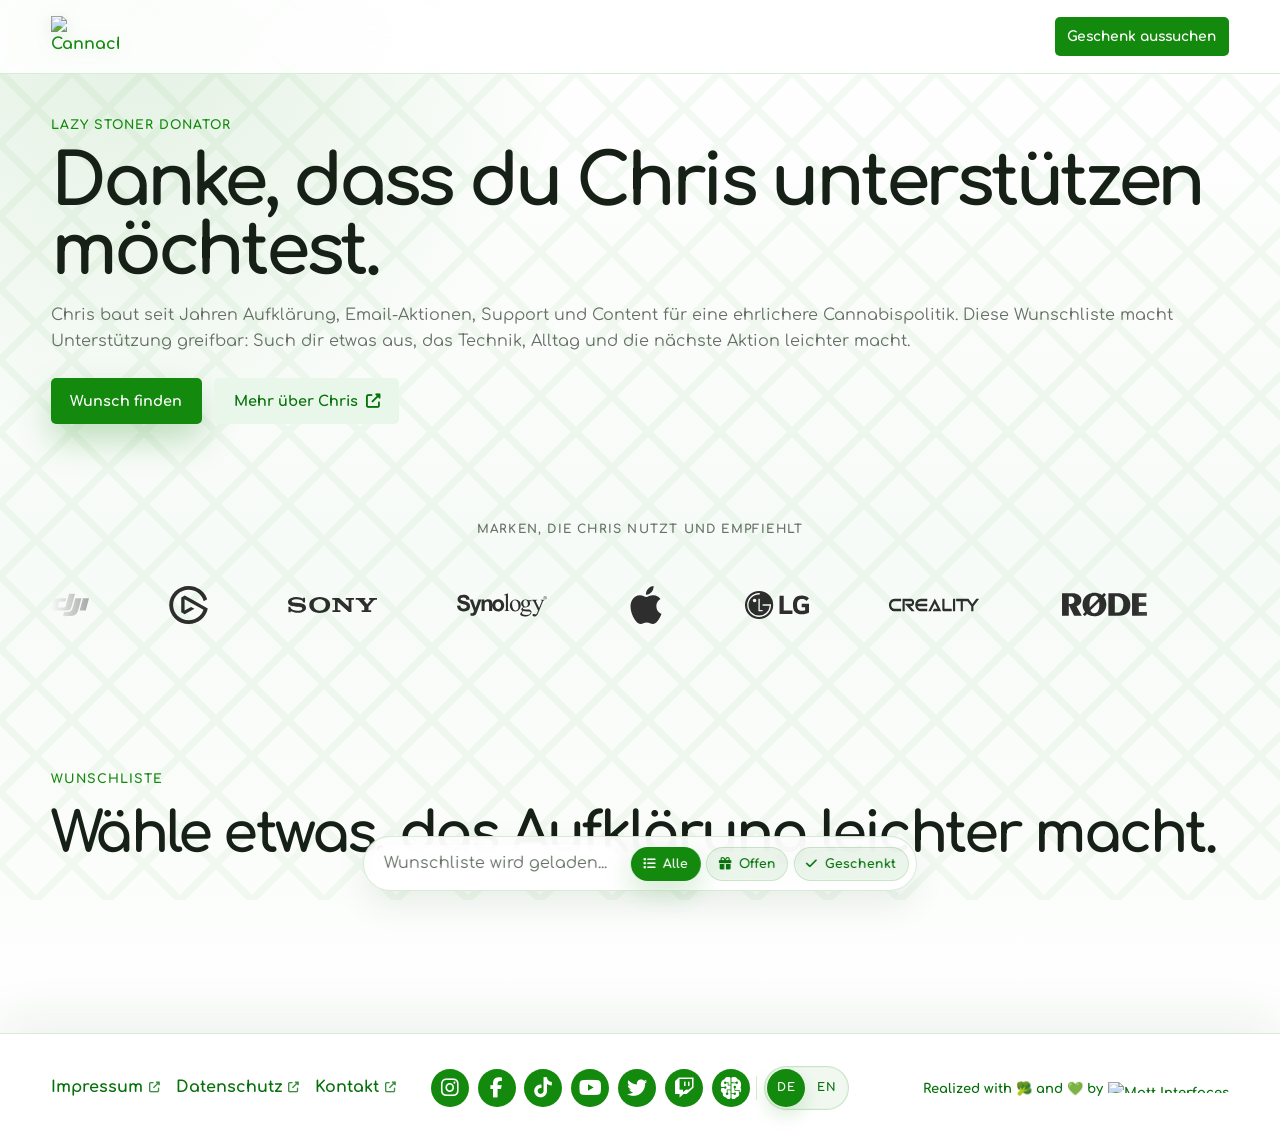
==== index.html @ 77366176 "Improve marquee dragging over logos Make the logo marquee draggable directly over logo images by inh" ====
<!DOCTYPE html>
<html lang="de">

<head>
    <meta charset="UTF-8">
    <meta name="viewport" content="width=device-width, initial-scale=1.0">
    <title>Lazy Stoner Donator - Cannachris Wunschliste</title>
    <meta name="description" content="Unterstütze Cannachris mit Wunschgeschenken, Social-Wish-Aktionen, Spendenideen und Support für Content, Cannabis-Aufklärung, Aktivismus und Community.">
    <meta name="robots" content="index,follow,max-image-preview:large">
    <meta name="keywords" content="Cannachris, Wunschliste, Cannabis Aufklärung, Social Wish, Aktivismus, Support, Lazy Stoner Donator">
    <meta name="theme-color" content="#13890e">
    <link rel="canonical" href="https://lsd.cannachris.de/">
    <link rel="alternate" hreflang="de" href="https://lsd.cannachris.de/">
    <link rel="alternate" hreflang="en" href="https://lsd.cannachris.de/en/">
    <link rel="alternate" hreflang="x-default" href="https://lsd.cannachris.de/">
    <link rel="icon" href="favicon.ico" sizes="any">
    <link rel="icon" href="favicon.svg" type="image/svg+xml">
    <link rel="icon" type="image/png" sizes="16x16" href="favicon-16x16.png">
    <link rel="icon" type="image/png" sizes="32x32" href="favicon-32x32.png">
    <link rel="icon" type="image/png" sizes="48x48" href="favicon-48x48.png">
    <link rel="apple-touch-icon" sizes="180x180" href="apple-touch-icon.png">
    <script>
        if (window.location.protocol !== 'file:') {
            const manifestLink = document.createElement('link');
            manifestLink.rel = 'manifest';
            manifestLink.href = 'site.webmanifest';
            document.head.appendChild(manifestLink);
        }
    </script>
    <meta property="og:type" content="website">
    <meta property="og:locale" content="de_DE">
    <meta property="og:locale:alternate" content="en_US">
    <meta property="og:site_name" content="Lazy Stoner Donator">
    <meta property="og:title" content="Lazy Stoner Donator - Cannachris Wunschliste">
    <meta property="og:description" content="Wünsche, Support und gute Taten für Cannachris: Technik, Content, Cannabis-Aufklärung, soziale Aktionen und Community-Hilfe.">
    <meta property="og:url" content="https://lsd.cannachris.de/">
    <meta property="og:image" content="https://lsd.cannachris.de/assets/social/lazy-stoner-donator-og.png">
    <meta property="og:image:secure_url" content="https://lsd.cannachris.de/assets/social/lazy-stoner-donator-og.png">
    <meta property="og:image:type" content="image/png">
    <meta property="og:image:width" content="1200">
    <meta property="og:image:height" content="630">
    <meta property="og:image:alt" content="Lazy Stoner Donator Social Preview mit Cannachris und Hinweis auf Wünsche, Support und gute Taten.">
    <meta name="twitter:card" content="summary_large_image">
    <meta name="twitter:title" content="Lazy Stoner Donator - Cannachris Wunschliste">
    <meta name="twitter:description" content="Unterstütze Cannachris mit Wunschgeschenken, Social-Wish-Aktionen und Community-Support.">
    <meta name="twitter:image" content="https://lsd.cannachris.de/assets/social/lazy-stoner-donator-og.png">
    <meta name="twitter:image:alt" content="Lazy Stoner Donator Social Preview mit Cannachris und grüner Support-Gestaltung.">
    <link rel="preconnect" href="https://cannachris.de" crossorigin>
    <link rel="stylesheet" href="assets/vendor/fontawesome/css/fontawesome.min.css">
    <link rel="stylesheet" href="assets/vendor/fontawesome/css/solid.min.css">
    <link rel="stylesheet" href="assets/vendor/fontawesome/css/brands.min.css">
    <link rel="stylesheet" href="styles/main.css">
    <script type="application/ld+json" id="wishlist-schema">
{
  "@context": "https://schema.org",
  "@type": "WebPage",
  "@id": "https://lsd.cannachris.de/#webpage",
  "name": "Lazy Stoner Donator - Cannachris Wunschliste",
  "inLanguage": "de-DE",
  "description": "Unterstütze Cannachris mit Wunschgeschenken, Social-Wish-Aktionen, Spendenideen und Support für Content, Cannabis-Aufklärung, Aktivismus und Community.",
  "isPartOf": {
    "@type": "WebSite",
    "@id": "https://lsd.cannachris.de/#website",
    "name": "Cannachris",
    "url": "https://lsd.cannachris.de/"
  },
  "about": {
    "@type": "Person",
    "name": "Cannachris",
    "url": "https://cannachris.de/"
  },
  "primaryImageOfPage": {
    "@type": "ImageObject",
    "url": "https://lsd.cannachris.de/assets/social/lazy-stoner-donator-og.png",
    "contentUrl": "https://lsd.cannachris.de/assets/social/lazy-stoner-donator-og.png",
    "width": 1200,
    "height": 630,
    "caption": "Lazy Stoner Donator Social Preview mit Cannachris und grüner Support-Gestaltung."
  },
  "mainEntity": {
    "@type": "ItemList",
    "name": "Lazy Stoner Donator",
    "numberOfItems": 88,
    "itemListElement": [
      {
        "@type": "ListItem",
        "position": 1,
        "item": {
          "@type": "Thing",
          "@id": "https://lsd.cannachris.de/#B0H2MTN6DM",
          "name": "DJI Osmo Pocket 3 Audio Combo mit Mic 2 (1 Sender + 1 Empfänger), Pocket-Gimbal-Vlog-Kamera, 1-Zoll-CMOS und 4K/240fps, 3-Achsen-Stabilisierung, 2× verlustfreier Zoom",
          "url": "https://www.amazon.de/dp/B0H2MTN6DM/ref=nosim?tag=cann4chris-21",
          "image": "https://m.media-amazon.com/images/I/418Mm7RagyL.jpg",
          "description": "DJI Osmo Pocket 3 Audio Combo mit Mic 2 (1 Sender + 1 Empfänger), Pocket-Gimbal-Vlog-Kamera, 1-Zoll-CMOS und 4K/240fps, 3-Achsen-Stabilisierung, 2× verlustfreier Zoom",
          "identifier": "B0H2MTN6DM"
        }
      },
      {
        "@type": "ListItem",
        "position": 2,
        "item": {
          "@type": "Thing",
          "@id": "https://lsd.cannachris.de/#B0CH3P9K1X",
          "name": "Elgato Prompter, Teleprompter mit integriertem Bildschirm | Drag-and-Drop-Anzeige, für DSLR, Webcam, Smartphone, liest Chat oder Skripte, Mac, PC, Stream Deck",
          "url": "https://www.amazon.de/dp/B0CH3P9K1X/ref=nosim?tag=cann4chris-21",
          "image": "https://m.media-amazon.com/images/I/41Zkw5EjauL.jpg",
          "description": "Elgato Prompter, Teleprompter mit integriertem Bildschirm | Drag-and-Drop-Anzeige, für DSLR, Webcam, Smartphone, liest Chat oder Skripte, Mac, PC, Stream Deck",
          "identifier": "B0CH3P9K1X"
        }
      },
      {
        "@type": "ListItem",
        "position": 3,
        "item": {
          "@type": "Thing",
          "@id": "https://lsd.cannachris.de/#B0GD5LZTBP",
          "name": "SMALLRIG A7 V / A7R V / A7 IV “Rhinoceros“ Cage für Sony Alpha 7 V/Alpha 7R V/Alpha 7 IV/Alpha 7S III/Alpha 7R IV, neues Elegantes und schlankes Design - 6029",
          "url": "https://www.amazon.de/dp/B0GD5LZTBP/ref=nosim?tag=cann4chris-21",
          "image": "https://m.media-amazon.com/images/I/41MOcqgMa8L.jpg",
          "description": "SMALLRIG A7 V / A7R V / A7 IV “Rhinoceros“ Cage für Sony Alpha 7 V/Alpha 7R V/Alpha 7 IV/Alpha 7S III/Alpha 7R IV, neues Elegantes und schlankes Design - 6029",
          "identifier": "B0GD5LZTBP"
        }
      },
      {
        "@type": "ListItem",
        "position": 4,
        "item": {
          "@type": "Thing",
          "@id": "https://lsd.cannachris.de/#B0D8QRHQNL",
          "name": "Sony Alpha ZV-E10 II Spiegellose APS-C Videokamera mit 16-50 mm f/3.5-5.6 (4K60p Video, 4:2:2 10Bit-Aufnahme, 26 MP, Digitale Stabilisierung, Echtzeit Auto-Augenfokus)",
          "url": "https://www.amazon.de/dp/B0D8QRHQNL/ref=nosim?tag=cann4chris-21",
          "image": "https://m.media-amazon.com/images/I/41VBOL3Da3L.jpg",
          "description": "Sony Alpha ZV-E10 II Spiegellose APS-C Videokamera mit 16-50 mm f/3.5-5.6 (4K60p Video, 4:2:2 10Bit-Aufnahme, 26 MP, Digitale Stabilisierung, Echtzeit Auto-Augenfokus)",
          "identifier": "B0D8QRHQNL"
        }
      },
      {
        "@type": "ListItem",
        "position": 5,
        "item": {
          "@type": "Thing",
          "@id": "https://lsd.cannachris.de/#B0CBYZWF3Z",
          "name": "Synology DiskStation DS224+ 2-Bay Desktop-NAS mit Backup-Tools, privater Cloud, Foto- und Datei-Management",
          "url": "https://www.amazon.de/dp/B0CBYZWF3Z/ref=nosim?tag=cann4chris-21",
          "image": "https://www.synology.com/img/products/detail/DS224plus/img_og_image.jpg",
          "description": "Eine kompakte NAS als private Cloud fuer Video-Rohmaterial, Fotos, Kampagnen-Dateien, automatische Backups und saubere Langzeit-Archive.",
          "identifier": "B0CBYZWF3Z",
          "keywords": "Cannachris, Synology, NAS, Backup, private Cloud, Medienarchiv",
          "about": [
            {
              "@type": "Thing",
              "name": "Cannachris"
            },
            {
              "@type": "Thing",
              "name": "Synology"
            },
            {
              "@type": "Thing",
              "name": "NAS"
            },
            {
              "@type": "Thing",
              "name": "Backup"
            },
            {
              "@type": "Thing",
              "name": "private Cloud"
            },
            {
              "@type": "Thing",
              "name": "Medienarchiv"
            }
          ],
          "alternateName": "Synology NAS fuer Backups, private Cloud und Content-Archive",
          "disambiguatingDescription": "Fuer Backups, Medien & Projektarchive"
        }
      },
      {
        "@type": "ListItem",
        "position": 6,
        "item": {
          "@type": "Thing",
          "@id": "https://lsd.cannachris.de/#ipad-pro-pencil-pro-set-2024",
          "name": "Apple iPad Pro 13 Zoll (M4, 256 GB) mit Apple Pencil Pro als kuratiertes Amazon-Setup fuer Notizen, Schnitt, Planung und Kreativarbeit",
          "url": "https://www.amazon.de/dp/B0D3J54R3L/ref=nosim?tag=cann4chris-21",
          "image": "https://cdsassets.apple.com/live/7WUAS350/images/tech-specs/ipad-pro-11-inch-13-inch.png",
          "description": "Ein starkes mobiles Setup fuer Notizen, Briefings, Recherche, visuelle Planung, Bildauswahl, Vor-Ort-Arbeit und kreative Skizzen mit Stift direkt im Workflow.",
          "identifier": "ipad-pro-pencil-pro-set-2024",
          "keywords": "Cannachris, iPad Pro, Apple Pencil Pro, Notizen, Kreativarbeit, mobiler Workflow",
          "about": [
            {
              "@type": "Thing",
              "name": "Cannachris"
            },
            {
              "@type": "Thing",
              "name": "iPad Pro"
            },
            {
              "@type": "Thing",
              "name": "Apple Pencil Pro"
            },
            {
              "@type": "Thing",
              "name": "Notizen"
            },
            {
              "@type": "Thing",
              "name": "Kreativarbeit"
            },
            {
              "@type": "Thing",
              "name": "mobiler Workflow"
            }
          ],
          "alternateName": "iPad Pro mit Apple Pencil Pro fuer mobilen Kreativ- und Planungsworkflow",
          "disambiguatingDescription": "Fuer Skripte, Storyboards, Orga & Kreativarbeit"
        }
      },
      {
        "@type": "ListItem",
        "position": 7,
        "item": {
          "@type": "Thing",
          "@id": "https://lsd.cannachris.de/#social-one-kind-act",
          "name": "Eine gute Tat an einem Tag",
          "url": "https://www.randomactsofkindness.org/kindness-ideas",
          "image": "assets/images/social-wishes/one-kind-act.webp",
          "description": "Ein herzliches Lächeln, aktives Zuhören oder eine kleine Hilfeleistung bewusst verschenken und jemandem den Tag leichter machen.",
          "identifier": "social-one-kind-act",
          "keywords": "Cannachris, gute Tat, Freundlichkeit, Alltagssolidarität, Community, Random Acts of Kindness",
          "about": [
            {
              "@type": "Thing",
              "name": "Cannachris"
            },
            {
              "@type": "Thing",
              "name": "gute Tat"
            },
            {
              "@type": "Thing",
              "name": "Freundlichkeit"
            },
            {
              "@type": "Thing",
              "name": "Alltagssolidarität"
            },
            {
              "@type": "Thing",
              "name": "Community"
            },
            {
              "@type": "Thing",
              "name": "Random Acts of Kindness"
            }
          ],
          "alternateName": "eine gute Tat am Tag als nicht-materiellen Wunsch schenken",
          "disambiguatingDescription": "Für mehr Wärme im Alltag"
        }
      },
      {
        "@type": "ListItem",
        "position": 8,
        "item": {
          "@type": "Thing",
          "@id": "https://lsd.cannachris.de/#B0DKD64CLD",
          "name": "SMALLRIG x Brandon Li All-in-One-Videokit für Mobilgeräte, universelles Video-Rig-Kit aus Aluminium mit Schnellverschluss und 67-mm-VND-Filter für M.2-SSD, für iPhone 17, für Samsung – 4596B",
          "url": "https://www.amazon.de/dp/B0DKD64CLD/ref=nosim?tag=cann4chris-21",
          "image": "https://m.media-amazon.com/images/I/415u-+q2CkL.jpg",
          "description": "SMALLRIG x Brandon Li All-in-One-Videokit für Mobilgeräte, universelles Video-Rig-Kit aus Aluminium mit Schnellverschluss und 67-mm-VND-Filter für M.2-SSD, für iPhone 17, für Samsung – 4596B",
          "identifier": "B0DKD64CLD"
        }
      },
      {
        "@type": "ListItem",
        "position": 9,
        "item": {
          "@type": "Thing",
          "@id": "https://lsd.cannachris.de/#B0CPFWXMBL",
          "name": "Elgato 4K X Capture Card, HDMI 2.1, 4K144 | VRR-Passthrough, HDR10, bis 1080p240-Aufnahme, USB 3.2 Gen 2, für OBS, PS5, Xbox, Switch, PC, Mac",
          "url": "https://www.amazon.de/dp/B0CPFWXMBL/ref=nosim?tag=cann4chris-21",
          "image": "https://m.media-amazon.com/images/I/31w6ze0NvXL.jpg",
          "description": "Elgato 4K X Capture Card, HDMI 2.1, 4K144 | VRR-Passthrough, HDR10, bis 1080p240-Aufnahme, USB 3.2 Gen 2, für OBS, PS5, Xbox, Switch, PC, Mac",
          "identifier": "B0CPFWXMBL"
        }
      },
      {
        "@type": "ListItem",
        "position": 10,
        "item": {
          "@type": "Thing",
          "@id": "https://lsd.cannachris.de/#B0CPL72C61",
          "name": "Osprey Archeon 30L Backpacking Backpack for Men and Women, Black",
          "url": "https://www.amazon.com/Osprey-Archeon-Unisex-Backpacking-Backpack/dp/B0CPL72C61?th=1",
          "image": "https://www.ospreycanada.com/wp-content/uploads/osprey-lifestyle-day-packs/10005915.jpg",
          "description": "30L Osprey Archeon mit 16-Zoll-Laptopfach, Tech-Organisation, NanoTough-Coating, bluesign-zertifizierten Materialien und modularen Front-Straps.",
          "identifier": "B0CPL72C61",
          "disambiguatingDescription": "Für Alltag, Reisen & Technik"
        }
      },
      {
        "@type": "ListItem",
        "position": 11,
        "item": {
          "@type": "Thing",
          "@id": "https://lsd.cannachris.de/#campaign-aekn-transparency",
          "name": "ÄKN-Transparenzkampagne unterstützen",
          "url": "https://cannachris.de/aekn-anfrage/",
          "image": "assets/images/social-wishes/aekn-campaign.webp",
          "description": "Eine vorausgefüllte Anfrage an die Ärztekammer Niedersachsen senden und wissenschaftliche Redlichkeit in der Cannabispolitik einfordern.",
          "identifier": "campaign-aekn-transparency",
          "keywords": "Cannachris, ÄKN, Cannabispolitik, Transparenz, Wissenschaft, Petitionsrecht",
          "about": [
            {
              "@type": "Thing",
              "name": "Cannachris"
            },
            {
              "@type": "Thing",
              "name": "ÄKN"
            },
            {
              "@type": "Thing",
              "name": "Cannabispolitik"
            },
            {
              "@type": "Thing",
              "name": "Transparenz"
            },
            {
              "@type": "Thing",
              "name": "Wissenschaft"
            },
            {
              "@type": "Thing",
              "name": "Petitionsrecht"
            }
          ],
          "alternateName": "ÄKN Cannabis Transparenzkampagne unterstützen",
          "disambiguatingDescription": "Für Wissenschaft & Transparenz"
        }
      },
      {
        "@type": "ListItem",
        "position": 12,
        "item": {
          "@type": "Thing",
          "@id": "https://lsd.cannachris.de/#B07L755X9G",
          "name": "Elgato Key Light, professionelle Studioleuchte, 2800 Lumen | WLAN-App-Steuerung, 2900-7000K Farbtemperatur, 160 OSRAM-LEDs, Opalglas-Diffusion, Tischklemme",
          "url": "https://www.amazon.de/dp/B07L755X9G/ref=nosim?tag=cann4chris-21",
          "image": "https://m.media-amazon.com/images/I/31hDyrbUv+L.jpg",
          "description": "Elgato Key Light, professionelle Studioleuchte, 2800 Lumen | WLAN-App-Steuerung, 2900-7000K Farbtemperatur, 160 OSRAM-LEDs, Opalglas-Diffusion, Tischklemme",
          "identifier": "B07L755X9G"
        }
      },
      {
        "@type": "ListItem",
        "position": 13,
        "item": {
          "@type": "Thing",
          "@id": "https://lsd.cannachris.de/#B09738CV2G",
          "name": "Elgato Stream Deck MK.2 Studio-Controller, 15 Makrotasten | Für Aktionen in OBS, Twitch, YouTube und mehr, visuelles Feedback, hunderte Plugins, Mac und PC",
          "url": "https://www.amazon.de/dp/B09738CV2G/ref=nosim?tag=cann4chris-21",
          "image": "https://m.media-amazon.com/images/I/41G+KLmHC6L.jpg",
          "description": "Elgato Stream Deck MK.2 Studio-Controller, 15 Makrotasten | Für Aktionen in OBS, Twitch, YouTube und mehr, visuelles Feedback, hunderte Plugins, Mac und PC",
          "identifier": "B09738CV2G"
        }
      },
      {
        "@type": "ListItem",
        "position": 14,
        "item": {
          "@type": "Thing",
          "@id": "https://lsd.cannachris.de/#B0DP4KR25W",
          "name": "Rode Wireless Pro Mikrofon-Set mit Interview GO Handadapter und keepdrum Fell-Windschutz Schwarz",
          "url": "https://www.amazon.de/dp/B0DP4KR25W/ref=nosim?tag=cann4chris-21",
          "image": "https://m.media-amazon.com/images/I/417Dw6X8D5L.jpg",
          "description": "Rode Wireless Pro Mikrofon-Set mit Interview GO Handadapter und keepdrum Fell-Windschutz Schwarz",
          "identifier": "B0DP4KR25W"
        }
      },
      {
        "@type": "ListItem",
        "position": 15,
        "item": {
          "@type": "Thing",
          "@id": "https://lsd.cannachris.de/#B0D6RPG3T7",
          "name": "SMALLRIG 1,33x Anamorphotisches Objektiv für Mobiltelefone, 2.4:1 Breitbild-Deformationsobjektiv mit T-Mount für Filmaufnahmen, Handy-Kinoobjektiv für iPhone 15/14/13/12, für Samsung S21/S22-4590",
          "url": "https://www.amazon.de/dp/B0D6RPG3T7/ref=nosim?tag=cann4chris-21",
          "image": "https://m.media-amazon.com/images/I/31twY8MCPcL.jpg",
          "description": "SMALLRIG 1,33x Anamorphotisches Objektiv für Mobiltelefone, 2.4:1 Breitbild-Deformationsobjektiv mit T-Mount für Filmaufnahmen, Handy-Kinoobjektiv für iPhone 15/14/13/12, für Samsung S21/S22-4590",
          "identifier": "B0D6RPG3T7"
        }
      },
      {
        "@type": "ListItem",
        "position": 16,
        "item": {
          "@type": "Thing",
          "@id": "https://lsd.cannachris.de/#social-transparency-request",
          "name": "Eine Transparenzfrage stellen",
          "url": "https://fragdenstaat.de/anfrage-stellen/",
          "image": "assets/images/social-wishes/transparency-request.webp",
          "description": "Eine konkrete Informationsfreiheitsanfrage stellen oder jemanden dabei unterstützen, Akten, Daten und Entscheidungen nachvollziehbar zu machen.",
          "identifier": "social-transparency-request",
          "keywords": "Cannachris, FragDenStaat, Informationsfreiheit, Transparenz, Demokratie, IFG",
          "about": [
            {
              "@type": "Thing",
              "name": "Cannachris"
            },
            {
              "@type": "Thing",
              "name": "FragDenStaat"
            },
            {
              "@type": "Thing",
              "name": "Informationsfreiheit"
            },
            {
              "@type": "Thing",
              "name": "Transparenz"
            },
            {
              "@type": "Thing",
              "name": "Demokratie"
            },
            {
              "@type": "Thing",
              "name": "IFG"
            }
          ],
          "alternateName": "Informationsfreiheitsanfrage stellen und Transparenz fördern",
          "disambiguatingDescription": "Für politische Transparenz"
        }
      },
      {
        "@type": "ListItem",
        "position": 17,
        "item": {
          "@type": "Thing",
          "@id": "https://lsd.cannachris.de/#B0DCBCVFT2",
          "name": "SMALLRIG Universal Quick Release Phone Cage Kit Aluminium Smartphone Video Rig mit kabelloser Steuerung, Unterstützung für MagSafe, für iPhone 17 16 15 14Serie für Samsung S25 für Pixel - 4597",
          "url": "https://www.amazon.de/dp/B0DCBCVFT2/ref=nosim?tag=cann4chris-21",
          "image": "https://m.media-amazon.com/images/I/41UKHDIMR2L.jpg",
          "description": "SMALLRIG Universal Quick Release Phone Cage Kit Aluminium Smartphone Video Rig mit kabelloser Steuerung, Unterstützung für MagSafe, für iPhone 17 16 15 14Serie für Samsung S25 für Pixel - 4597",
          "identifier": "B0DCBCVFT2"
        }
      },
      {
        "@type": "ListItem",
        "position": 18,
        "item": {
          "@type": "Thing",
          "@id": "https://lsd.cannachris.de/#B0CTJ7PVN1",
          "name": "Shure MV7+ Podcast Mikrofon-Verbessertes Audio, LED-Touchpanel, USB-C- und XLR-Ausgänge, Auto-Level-Modus, digitaler Pop-Filter, Halleffekte, Podcasting, Streaming, Aufnahme - Schwarz",
          "url": "https://www.amazon.de/dp/B0CTJ7PVN1/ref=nosim?tag=cann4chris-21",
          "image": "https://m.media-amazon.com/images/I/41VBDk7OHSL.jpg",
          "description": "Shure MV7+ Podcast Mikrofon-Verbessertes Audio, LED-Touchpanel, USB-C- und XLR-Ausgänge, Auto-Level-Modus, digitaler Pop-Filter, Halleffekte, Podcasting, Streaming, Aufnahme - Schwarz",
          "identifier": "B0CTJ7PVN1"
        }
      },
      {
        "@type": "ListItem",
        "position": 19,
        "item": {
          "@type": "Thing",
          "@id": "https://lsd.cannachris.de/#B0FKBNYF46",
          "name": "LG UltraWide 49U950A-W.AEU (49 Zoll) 32:9 Curved DQHD Nano IPS Monitor, 144Hz, AMD FreeSync™ Premium, DisplayHDR™ 400, USB-C (90W), Weiß",
          "url": "https://www.amazon.de/dp/B0FKBNYF46/ref=nosim?tag=cann4chris-21",
          "image": "https://m.media-amazon.com/images/I/41i5FttJHYL.jpg",
          "description": "LG UltraWide 49U950A-W.AEU (49 Zoll) 32:9 Curved DQHD Nano IPS Monitor, 144Hz, AMD FreeSync™ Premium, DisplayHDR™ 400, USB-C (90W), Weiß",
          "identifier": "B0FKBNYF46"
        }
      },
      {
        "@type": "ListItem",
        "position": 20,
        "item": {
          "@type": "Thing",
          "@id": "https://lsd.cannachris.de/#B0FK26M3HD",
          "name": "NEEWER 18mm Weitwinkelobjektiv mit 17mm Gewinde Objektiv Clip für Handy Kamera, 100° FOV, 0,75 fache Vergrößerung, 6 Elemente in 5 Gruppen, kompatibel mit iPhone Android Samsung für Fotografie, LS-72",
          "url": "https://www.amazon.de/dp/B0FK26M3HD/ref=nosim?tag=cann4chris-21",
          "image": "https://m.media-amazon.com/images/I/41L64bpT9SL.jpg",
          "description": "NEEWER 18mm Weitwinkelobjektiv mit 17mm Gewinde Objektiv Clip für Handy Kamera, 100° FOV, 0,75 fache Vergrößerung, 6 Elemente in 5 Gruppen, kompatibel mit iPhone Android Samsung für Fotografie, LS-72",
          "identifier": "B0FK26M3HD"
        }
      },
      {
        "@type": "ListItem",
        "position": 21,
        "item": {
          "@type": "Thing",
          "@id": "https://lsd.cannachris.de/#B0FZS1VLHV",
          "name": "Creality K2 SE Combo 3D-Drucker 2026, Multicolor-Druck mit CFS, bis zu 500 mm/s Hochgeschwindigkeit, intelligente Auto-Nivellierung, Vollmetall-Rahmen, komplett vormontiert, 220 × 215 × 245 mm Bauraum",
          "url": "https://www.amazon.de/dp/B0FZS1VLHV/ref=nosim?tag=cann4chris-21",
          "image": "https://m.media-amazon.com/images/I/41RLr38VQ0L.jpg",
          "description": "Creality K2 SE Combo 3D-Drucker 2026, Multicolor-Druck mit CFS, bis zu 500 mm/s Hochgeschwindigkeit, intelligente Auto-Nivellierung, Vollmetall-Rahmen, komplett vormontiert, 220 × 215 × 245 mm Bauraum",
          "identifier": "B0FZS1VLHV"
        }
      },
      {
        "@type": "ListItem",
        "position": 22,
        "item": {
          "@type": "Thing",
          "@id": "https://lsd.cannachris.de/#B0BLD1KBHQ",
          "name": "DJI RS 3 Mini Kamera-Gimbal-Stabilisator für Canon, Sony, Nikon und Fujifilm, 2 kg getestete Zuladung, native vertikale Aufnahmen, Bluetooth-Aufnahmetaste, RS-Stabilisierung der 3. Generation, 795 g",
          "url": "https://www.amazon.de/dp/B0BLD1KBHQ/ref=nosim?tag=cann4chris-21",
          "image": "https://m.media-amazon.com/images/I/31q3LMFZHRL.jpg",
          "description": "DJI RS 3 Mini Kamera-Gimbal-Stabilisator für Canon, Sony, Nikon und Fujifilm, 2 kg getestete Zuladung, native vertikale Aufnahmen, Bluetooth-Aufnahmetaste, RS-Stabilisierung der 3. Generation, 795 g",
          "identifier": "B0BLD1KBHQ"
        }
      },
      {
        "@type": "ListItem",
        "position": 23,
        "item": {
          "@type": "Thing",
          "@id": "https://lsd.cannachris.de/#B09JBVR5B4",
          "name": "RØDE PSA1+ Professionelles Gelenkarmstativ für Studioanwendungen mit innovativem Federsystem, Neopren, Schwarz",
          "url": "https://www.amazon.de/dp/B09JBVR5B4/ref=nosim?tag=cann4chris-21",
          "image": "https://m.media-amazon.com/images/I/21nCXzbCM1L.jpg",
          "description": "RØDE PSA1+ Professionelles Gelenkarmstativ für Studioanwendungen mit innovativem Federsystem, Neopren, Schwarz",
          "identifier": "B09JBVR5B4"
        }
      },
      {
        "@type": "ListItem",
        "position": 24,
        "item": {
          "@type": "Thing",
          "@id": "https://lsd.cannachris.de/#social-digital-courage",
          "name": "Digitale Zivilcourage zeigen",
          "url": "https://www.ichbinhier.eu/digitale-zivilcourage-lernen-gegen-hass-im-netz",
          "image": "assets/images/social-wishes/digital-courage.webp",
          "description": "Nicht wegscrollen, sondern freundlich, sachlich und solidarisch reagieren, wenn Menschen online abgewertet oder angegriffen werden.",
          "identifier": "social-digital-courage",
          "keywords": "Cannachris, digitale Zivilcourage, Hass im Netz, ichbinhier, Gegenrede, Demokratie",
          "about": [
            {
              "@type": "Thing",
              "name": "Cannachris"
            },
            {
              "@type": "Thing",
              "name": "digitale Zivilcourage"
            },
            {
              "@type": "Thing",
              "name": "Hass im Netz"
            },
            {
              "@type": "Thing",
              "name": "ichbinhier"
            },
            {
              "@type": "Thing",
              "name": "Gegenrede"
            },
            {
              "@type": "Thing",
              "name": "Demokratie"
            }
          ],
          "alternateName": "digitale Zivilcourage lernen und Hass im Netz begegnen",
          "disambiguatingDescription": "Für bessere Kommentarspalten"
        }
      },
      {
        "@type": "ListItem",
        "position": 25,
        "item": {
          "@type": "Thing",
          "@id": "https://lsd.cannachris.de/#social-digital-wellbeing",
          "name": "Raus aus dem Doomscrolling, rein ins echte Leben",
          "url": "https://www.demokratie-leben.de/",
          "image": "assets/images/social-wishes/democracy.webp",
          "description": "Wenn der Feed dich nur noch leer zieht, darfst du liebevoll Stopp sagen: einmal tief durchatmen, kurz rausgehen, jemandem schreiben oder vor Ort etwas Gutes für Demokratie und Miteinander tun.",
          "identifier": "social-digital-wellbeing",
          "keywords": "Cannachris, digital wellbeing, Doomscrolling, Demokratie, Selbstfürsorge, Engagement",
          "about": [
            {
              "@type": "Thing",
              "name": "Cannachris"
            },
            {
              "@type": "Thing",
              "name": "digital wellbeing"
            },
            {
              "@type": "Thing",
              "name": "Doomscrolling"
            },
            {
              "@type": "Thing",
              "name": "Demokratie"
            },
            {
              "@type": "Thing",
              "name": "Selbstfürsorge"
            },
            {
              "@type": "Thing",
              "name": "Engagement"
            }
          ],
          "alternateName": "doomscrolling unterbrechen und neue Energie für Selbstfürsorge und demokratisches Engagement finden",
          "disambiguatingDescription": "Für Kopf, Herz & echten Kontakt"
        }
      },
      {
        "@type": "ListItem",
        "position": 26,
        "item": {
          "@type": "Thing",
          "@id": "https://lsd.cannachris.de/#B0CPYGYF11",
          "name": "Venty Vaporizer von Storz & Bickel – das neueste Gerät – Gehen Sie mit dem Strom! | Storz & Bickel Venty Vaporizer – das neueste Gerät – Gehen Sie mit dem Strom!",
          "url": "https://www.amazon.de/dp/B0CPYGYF11/ref=nosim?tag=cann4chris-21",
          "image": "https://m.media-amazon.com/images/I/31tDbc0XO1L.jpg",
          "description": "Venty Vaporizer von Storz & Bickel – das neueste Gerät – Gehen Sie mit dem Strom! | Storz & Bickel Venty Vaporizer – das neueste Gerät – Gehen Sie mit dem Strom!",
          "identifier": "B0CPYGYF11"
        }
      },
      {
        "@type": "ListItem",
        "position": 27,
        "item": {
          "@type": "Thing",
          "@id": "https://lsd.cannachris.de/#B07QR6Z1JB",
          "name": "Focusrite Scarlett Solo 3. Gen USB-Audio-Interface-Bundle für Gitarristen, Sänger oder Produzenten. Klang in Studioqualität und sämtliche Software, die du für Aufnahmen und Kompositionen benötigst",
          "url": "https://www.amazon.de/dp/B07QR6Z1JB/ref=nosim?tag=cann4chris-21",
          "image": "https://m.media-amazon.com/images/I/31Ty6bmUmVL.jpg",
          "description": "Focusrite Scarlett Solo 3. Gen USB-Audio-Interface-Bundle für Gitarristen, Sänger oder Produzenten. Klang in Studioqualität und sämtliche Software, die du für Aufnahmen und Kompositionen benötigst",
          "identifier": "B07QR6Z1JB"
        }
      },
      {
        "@type": "ListItem",
        "position": 28,
        "item": {
          "@type": "Thing",
          "@id": "https://lsd.cannachris.de/#B0DZ1VY1LR",
          "name": "NEEWER 24\"x24\" Softbox Beleuchtungsset mit Stativständern, 2er Pack, 45W zweifarbige 2,4G LED Glühbirnen, 10 Kanäle, 2900K-7000K, 1400Lux/m, CRI95, 20m Fernbedienung, Fotografie Dauerlicht kit, NK103",
          "url": "https://www.amazon.de/dp/B0DZ1VY1LR/ref=nosim?tag=cann4chris-21",
          "image": "https://m.media-amazon.com/images/I/4117gvrSLaL.jpg",
          "description": "NEEWER 24\"x24\" Softbox Beleuchtungsset mit Stativständern, 2er Pack, 45W zweifarbige 2,4G LED Glühbirnen, 10 Kanäle, 2900K-7000K, 1400Lux/m, CRI95, 20m Fernbedienung, Fotografie Dauerlicht kit, NK103",
          "identifier": "B0DZ1VY1LR"
        }
      },
      {
        "@type": "ListItem",
        "position": 29,
        "item": {
          "@type": "Thing",
          "@id": "https://lsd.cannachris.de/#B07T9T4Z7J",
          "name": "VOLCANO HYBRID Vaporizer",
          "url": "https://www.amazon.de/dp/B07T9T4Z7J/ref=nosim?tag=cann4chris-21",
          "image": "https://m.media-amazon.com/images/I/41tFBPlCWqL.jpg",
          "description": "VOLCANO HYBRID Vaporizer",
          "identifier": "B07T9T4Z7J"
        }
      },
      {
        "@type": "ListItem",
        "position": 30,
        "item": {
          "@type": "Thing",
          "@id": "https://lsd.cannachris.de/#B0FJY37ZLP",
          "name": "APEXEL 100Ultra Makro Objektiv mit Ringlicht, verbesserte Version des Objektiv für Handy für iPhone, Samsung, Pixel",
          "url": "https://www.amazon.de/dp/B0FJY37ZLP/ref=nosim?tag=cann4chris-21",
          "image": "https://m.media-amazon.com/images/I/41bJeZawN9L.jpg",
          "description": "APEXEL 100Ultra Makro Objektiv mit Ringlicht, verbesserte Version des Objektiv für Handy für iPhone, Samsung, Pixel",
          "identifier": "B0FJY37ZLP"
        }
      },
      {
        "@type": "ListItem",
        "position": 31,
        "item": {
          "@type": "Thing",
          "@id": "https://lsd.cannachris.de/#B0FKFZH65C",
          "name": "EMART Weiß Hintergrund 165x220cm, White Screen Roll-up Panel Fotohintergrund, Weißer Hintergrund mit Ständer für Fotostudio, Streaming, Videokonferenzen, TikTok, Zoom",
          "url": "https://www.amazon.de/dp/B0FKFZH65C/ref=nosim?tag=cann4chris-21",
          "image": "https://m.media-amazon.com/images/I/318tAK4IWlL.jpg",
          "description": "EMART Weiß Hintergrund 165x220cm, White Screen Roll-up Panel Fotohintergrund, Weißer Hintergrund mit Ständer für Fotostudio, Streaming, Videokonferenzen, TikTok, Zoom",
          "identifier": "B0FKFZH65C"
        }
      },
      {
        "@type": "ListItem",
        "position": 32,
        "item": {
          "@type": "Thing",
          "@id": "https://lsd.cannachris.de/#B0F664T5TN",
          "name": "Zeadio All-in-One Video-Rig-Kit, Handheld Stabilisator mit Smartphone-Cage, RGB-Videoleuchte, Mikrofon, Action-Kamera-Adapter, kompatibel mit Smartphones, Action-Kameras, DSLRs und anderen Kameras usw",
          "url": "https://www.amazon.de/dp/B0F664T5TN/ref=nosim?tag=cann4chris-21",
          "image": "https://m.media-amazon.com/images/I/41NCmOtDmWL.jpg",
          "description": "Zeadio All-in-One Video-Rig-Kit, Handheld Stabilisator mit Smartphone-Cage, RGB-Videoleuchte, Mikrofon, Action-Kamera-Adapter, kompatibel mit Smartphones, Action-Kameras, DSLRs und anderen Kameras usw",
          "identifier": "B0F664T5TN"
        }
      },
      {
        "@type": "ListItem",
        "position": 33,
        "item": {
          "@type": "Thing",
          "@id": "https://lsd.cannachris.de/#social-foodsharing",
          "name": "Lebensmittel retten und teilen",
          "url": "https://foodsharing.de/",
          "image": "assets/images/social-wishes/foodsharing.webp",
          "description": "Überschüssige Lebensmittel weitergeben, Fairteiler nutzen oder lokal mithelfen, damit gute Dinge nicht in der Tonne landen.",
          "identifier": "social-foodsharing",
          "keywords": "Cannachris, foodsharing, Lebensmittelrettung, Nachhaltigkeit, Community, Ressourcenschutz",
          "about": [
            {
              "@type": "Thing",
              "name": "Cannachris"
            },
            {
              "@type": "Thing",
              "name": "foodsharing"
            },
            {
              "@type": "Thing",
              "name": "Lebensmittelrettung"
            },
            {
              "@type": "Thing",
              "name": "Nachhaltigkeit"
            },
            {
              "@type": "Thing",
              "name": "Community"
            },
            {
              "@type": "Thing",
              "name": "Ressourcenschutz"
            }
          ],
          "alternateName": "Lebensmittel retten und mit foodsharing teilen",
          "disambiguatingDescription": "Für weniger Verschwendung"
        }
      },
      {
        "@type": "ListItem",
        "position": 34,
        "item": {
          "@type": "Thing",
          "@id": "https://lsd.cannachris.de/#B00N2OQCIA",
          "name": "AFAITH 6in1 Kit, Wireless Bluetooth Fernkamera Blendenverschluss Release Control + Ausziehbares Selbstporträt Teleskop Handheld Monopod + Einstellbarer Smartphone Adapter Telefonhalter + Einziehbarer Drehturm Stativhalter Halter + Fischaugenobjektiv + Weitwinkelobjektiv + Makroobjektiv für iPhone 7 / 7plus 6 plus / 6, Samsung Galaxy S8 / S7 Edge / S6 Edge, Huawei P9 / P10, HTC, Blackberry, Smartphones GP036B (Schwarz)",
          "url": "https://www.amazon.de/dp/B00N2OQCIA/ref=nosim?tag=cann4chris-21",
          "image": "https://m.media-amazon.com/images/I/7193IuYpB7L.jpg",
          "description": "AFAITH 6in1 Kit, Wireless Bluetooth Fernkamera Blendenverschluss Release Control + Ausziehbares Selbstporträt Teleskop Handheld Monopod + Einstellbarer Smartphone Adapter Telefonhalter + Einziehbarer Drehturm Stativhalter Halter + Fischaugenobjektiv + Weitwinkelobjektiv + Makroobjektiv für iPhone 7 / 7plus 6 plus / 6, Samsung Galaxy S8 / S7 Edge / S6 Edge, Huawei P9 / P10, HTC, Blackberry, Smartphones GP036B (Schwarz)",
          "identifier": "B00N2OQCIA"
        }
      },
      {
        "@type": "ListItem",
        "position": 35,
        "item": {
          "@type": "Thing",
          "@id": "https://lsd.cannachris.de/#B0CTCD7CS5",
          "name": "TOCOL für iPhone 14 Hülle für Magsafe, Vollständiger Kameraschutz Stoßfest Kratzfest Transluzente Rückseite Magnetisch Handyhülle für iPhone 14 Case, Schwarz",
          "url": "https://www.amazon.de/dp/B0CTCD7CS5/ref=nosim?tag=cann4chris-21",
          "image": "https://m.media-amazon.com/images/I/41uklR0Pm-L.jpg",
          "description": "TOCOL für iPhone 14 Hülle für Magsafe, Vollständiger Kameraschutz Stoßfest Kratzfest Transluzente Rückseite Magnetisch Handyhülle für iPhone 14 Case, Schwarz",
          "identifier": "B0CTCD7CS5"
        }
      },
      {
        "@type": "ListItem",
        "position": 36,
        "item": {
          "@type": "Thing",
          "@id": "https://lsd.cannachris.de/#B0C58TRNQV",
          "name": "STREBITO Mini-Elektroschrauber, 144-teiliges Elektro-Präzisionsschraubendreher-Set Kleiner Akkuschrauber, Elektronik-Reparatur-Werkzeugsatz für PC, Computer, Laptop, Telefon, RC-Drohne",
          "url": "https://www.amazon.de/dp/B0C58TRNQV/ref=nosim?tag=cann4chris-21",
          "image": "https://m.media-amazon.com/images/I/81MNRt-bmIL.jpg",
          "description": "STREBITO Mini-Elektroschrauber, 144-teiliges Elektro-Präzisionsschraubendreher-Set Kleiner Akkuschrauber, Elektronik-Reparatur-Werkzeugsatz für PC, Computer, Laptop, Telefon, RC-Drohne",
          "identifier": "B0C58TRNQV"
        }
      },
      {
        "@type": "ListItem",
        "position": 37,
        "item": {
          "@type": "Thing",
          "@id": "https://lsd.cannachris.de/#B00OVAXR50",
          "name": "Behringer EUROPORT PPA500BT Ultrakompaktes tragbares 500-Watt-6-Kanal-PA-System mit Bluetooth-Drahtlostechnologie, drahtloser Mikrofonoption, Klark Teknik Multi-FX-Prozessor und FBQ-Feedback-Erkennung",
          "url": "https://www.amazon.de/dp/B00OVAXR50/ref=nosim?tag=cann4chris-21",
          "image": "https://m.media-amazon.com/images/I/71jMrGV+vzL.jpg",
          "description": "Behringer EUROPORT PPA500BT Ultrakompaktes tragbares 500-Watt-6-Kanal-PA-System mit Bluetooth-Drahtlostechnologie, drahtloser Mikrofonoption, Klark Teknik Multi-FX-Prozessor und FBQ-Feedback-Erkennung",
          "identifier": "B00OVAXR50"
        }
      },
      {
        "@type": "ListItem",
        "position": 38,
        "item": {
          "@type": "Thing",
          "@id": "https://lsd.cannachris.de/#campaign-augsburg-csc",
          "name": "Augsburg/CSC-Kampagne stärken",
          "url": "https://cannachris.de/cannabis-social-clubs-genehmigung-deutschland-email-aktion/",
          "image": "assets/images/social-wishes/augsburg-csc-campaign.webp",
          "description": "Die CSC-Genehmigungsaktion teilen oder nutzen, damit lokale Anbauvereinigungen nicht unnötig ausgebremst werden.",
          "identifier": "campaign-augsburg-csc",
          "keywords": "Cannachris, Augsburg, Cannabis Social Club, CSC, CanG, Bayern, Genehmigung",
          "about": [
            {
              "@type": "Thing",
              "name": "Cannachris"
            },
            {
              "@type": "Thing",
              "name": "Augsburg"
            },
            {
              "@type": "Thing",
              "name": "Cannabis Social Club"
            },
            {
              "@type": "Thing",
              "name": "CSC"
            },
            {
              "@type": "Thing",
              "name": "CanG"
            },
            {
              "@type": "Thing",
              "name": "Bayern"
            },
            {
              "@type": "Thing",
              "name": "Genehmigung"
            }
          ],
          "alternateName": "Augsburg CSC Kampagne und Cannabis Social Club Genehmigung unterstützen",
          "disambiguatingDescription": "Für Clubs & lokale Praxis"
        }
      },
      {
        "@type": "ListItem",
        "position": 39,
        "item": {
          "@type": "Thing",
          "@id": "https://lsd.cannachris.de/#B06WLQFVVV",
          "name": "CASCHA Sopran Ukulele Set für Kinder und Erwachsene I Starter Kit mit 3 Plektren Tasche Lehrbuch Lernvideos über QR-Code Stimmgerät I Set Aquila Saiten Nylon I Kleine Hawaii Gitarre Braun",
          "url": "https://www.amazon.de/dp/B06WLQFVVV/ref=nosim?tag=cann4chris-21",
          "image": "https://m.media-amazon.com/images/I/81M3zV0bY9L.jpg",
          "description": "CASCHA Sopran Ukulele Set für Kinder und Erwachsene I Starter Kit mit 3 Plektren Tasche Lehrbuch Lernvideos über QR-Code Stimmgerät I Set Aquila Saiten Nylon I Kleine Hawaii Gitarre Braun",
          "identifier": "B06WLQFVVV"
        }
      },
      {
        "@type": "ListItem",
        "position": 40,
        "item": {
          "@type": "Thing",
          "@id": "https://lsd.cannachris.de/#B078WST5RK",
          "name": "Samsung MZ-76E1T0B/EU 860 EVO 1 TB SATA 2,5\" Interne SSD Schwarz",
          "url": "https://www.amazon.de/dp/B078WST5RK/ref=nosim?tag=cann4chris-21",
          "image": "https://m.media-amazon.com/images/I/414xvZZLu2L.jpg",
          "description": "Samsung MZ-76E1T0B/EU 860 EVO 1 TB SATA 2,5\" Interne SSD Schwarz",
          "identifier": "B078WST5RK"
        }
      },
      {
        "@type": "ListItem",
        "position": 41,
        "item": {
          "@type": "Thing",
          "@id": "https://lsd.cannachris.de/#B00O9VRKIQ",
          "name": "SATA-3 HDD/SSD Caddy mit Schnellauswerf-Mechanismus für DELL Latitude E6220, E6320, E6420, E6520, E6230, E6330, E6430, E6430s, E6520, E6530 mit Opticaddy OptiSpeed Technologie - ersetzt optisches Laufwerk (original Opticaddy Festplattenrahmen, Einbaurahmen, Adapter)",
          "url": "https://www.amazon.de/dp/B00O9VRKIQ/ref=nosim?tag=cann4chris-21",
          "image": "https://m.media-amazon.com/images/I/71ep0ccjVeL.jpg",
          "description": "SATA-3 HDD/SSD Caddy mit Schnellauswerf-Mechanismus für DELL Latitude E6220, E6320, E6420, E6520, E6230, E6330, E6430, E6430s, E6520, E6530 mit Opticaddy OptiSpeed Technologie - ersetzt optisches Laufwerk (original Opticaddy Festplattenrahmen, Einbaurahmen, Adapter)",
          "identifier": "B00O9VRKIQ"
        }
      },
      {
        "@type": "ListItem",
        "position": 42,
        "item": {
          "@type": "Thing",
          "@id": "https://lsd.cannachris.de/#social-dkms-registration",
          "name": "Einen geliebten Menschen anrufen und sagen, dass du ihn liebst",
          "url": "https://www.who.int/news-room/questions-and-answers/item/social-connection",
          "image": "assets/images/social-wishes/one-kind-act.webp",
          "description": "Heute bewusst einen geliebten Menschen anrufen, echte Zuneigung aussprechen und damit Verbindung, Sicherheit und emotionale Naehe staerken.",
          "identifier": "social-dkms-registration",
          "keywords": "Cannachris, soziale Verbundenheit, mentale Gesundheit, Liebe sagen, Anruf, WHO",
          "about": [
            {
              "@type": "Thing",
              "name": "Cannachris"
            },
            {
              "@type": "Thing",
              "name": "soziale Verbundenheit"
            },
            {
              "@type": "Thing",
              "name": "mentale Gesundheit"
            },
            {
              "@type": "Thing",
              "name": "Liebe sagen"
            },
            {
              "@type": "Thing",
              "name": "Anruf"
            },
            {
              "@type": "Thing",
              "name": "WHO"
            }
          ],
          "alternateName": "einen geliebten Menschen anrufen und sagen, dass man ihn liebt",
          "disambiguatingDescription": "Fuer Naehe & mentale Gesundheit"
        }
      },
      {
        "@type": "ListItem",
        "position": 43,
        "item": {
          "@type": "Thing",
          "@id": "https://lsd.cannachris.de/#B0DWSXGGPS",
          "name": "Longer RAY5 Laser Graviermaschine, 20W Laser-Ausgangsleistung, 3,5“ Farb-Touchscreen, Offline-Steuerung über App, Gravurwerkzeug für Metall/Glas/Holz, Arbeitsbereich 400x365mm",
          "url": "https://www.amazon.de/dp/B0DWSXGGPS/ref=nosim?tag=cann4chris-21",
          "image": "https://m.media-amazon.com/images/I/71KQcxfk+UL.jpg",
          "description": "Longer RAY5 Laser Graviermaschine, 20W Laser-Ausgangsleistung, 3,5“ Farb-Touchscreen, Offline-Steuerung über App, Gravurwerkzeug für Metall/Glas/Holz, Arbeitsbereich 400x365mm",
          "identifier": "B0DWSXGGPS"
        }
      },
      {
        "@type": "ListItem",
        "position": 44,
        "item": {
          "@type": "Thing",
          "@id": "https://lsd.cannachris.de/#B0H3YXTKQ6",
          "name": "2026 große Powerbank 80000mAh, Power Bank 30W PD USB-C Schnellladefunktion, Externer Akku mit LED-Anzeige, 5 Ausgängen und 2 Eingängen, Externer Handyakku kompatibel mit iPhone,Samsung Tablets Outdoor",
          "url": "https://www.amazon.de/dp/B0H3YXTKQ6/ref=nosim?tag=cann4chris-21",
          "image": "https://m.media-amazon.com/images/I/41E+yTJJLmL.jpg",
          "description": "2026 große Powerbank 80000mAh, Power Bank 30W PD USB-C Schnellladefunktion, Externer Akku mit LED-Anzeige, 5 Ausgängen und 2 Eingängen, Externer Handyakku kompatibel mit iPhone,Samsung Tablets Outdoor",
          "identifier": "B0H3YXTKQ6"
        }
      },
      {
        "@type": "ListItem",
        "position": 45,
        "item": {
          "@type": "Thing",
          "@id": "https://lsd.cannachris.de/#B0D3F48SYB",
          "name": "70x70cm Scrog Netz Pflanzennetz Grow Net, Garden Net Plant Net, Trellis Net for Climbing Plants Cucumbers, Cucumber Net for Greenhouse, Support of Tent System for Garden, Elastic Trellis Net",
          "url": "https://www.amazon.de/dp/B0D3F48SYB/ref=nosim?tag=cann4chris-21",
          "image": "https://m.media-amazon.com/images/I/41OYemtzAcL.jpg",
          "description": "70x70cm Scrog Netz Pflanzennetz Grow Net, Garden Net Plant Net, Trellis Net for Climbing Plants Cucumbers, Cucumber Net for Greenhouse, Support of Tent System for Garden, Elastic Trellis Net",
          "identifier": "B0D3F48SYB"
        }
      },
      {
        "@type": "ListItem",
        "position": 46,
        "item": {
          "@type": "Thing",
          "@id": "https://lsd.cannachris.de/#B0068J6KMO",
          "name": "Auto-K Racing Lackspray lichtblau RAL 5012 400 ml Autolack Spraylack Sprühlack",
          "url": "https://www.amazon.de/dp/B0068J6KMO/ref=nosim?tag=cann4chris-21",
          "image": "https://m.media-amazon.com/images/I/41+1+X2WD+L.jpg",
          "description": "Auto-K Racing Lackspray lichtblau RAL 5012 400 ml Autolack Spraylack Sprühlack",
          "identifier": "B0068J6KMO"
        }
      },
      {
        "@type": "ListItem",
        "position": 47,
        "item": {
          "@type": "Thing",
          "@id": "https://lsd.cannachris.de/#B01N4PEWFW",
          "name": "Baxboy Herren-Hemd Slim-Fit Bügelleicht Für Anzug, Business, Hochzeit, Freizeit - Langarm Hemden für Männer Langarmhemd R-44",
          "url": "https://www.amazon.de/dp/B01N4PEWFW/ref=nosim?tag=cann4chris-21",
          "image": "https://m.media-amazon.com/images/I/61oe2L5nvhL.jpg",
          "description": "Baxboy Herren-Hemd Slim-Fit Bügelleicht Für Anzug, Business, Hochzeit, Freizeit - Langarm Hemden für Männer Langarmhemd R-44",
          "identifier": "B01N4PEWFW"
        }
      },
      {
        "@type": "ListItem",
        "position": 48,
        "item": {
          "@type": "Thing",
          "@id": "https://lsd.cannachris.de/#B00JV27MF4",
          "name": "Boveda zur Aufbewahrung von Kräutern | 2-Wege-Feuchtigkeitsregulierung mit 62 % relativer Feuchtigkeit | Größe 8 schützt bis zu 30 g Blüten | verhindert den Verlust von Terpenen, Übertrocknung & Schimmel | wiederverschließbare Verpackung mit 10 Stück",
          "url": "https://www.amazon.de/dp/B00JV27MF4/ref=nosim?tag=cann4chris-21",
          "image": "https://m.media-amazon.com/images/I/51ofON6z5uL.jpg",
          "description": "Boveda zur Aufbewahrung von Kräutern | 2-Wege-Feuchtigkeitsregulierung mit 62 % relativer Feuchtigkeit | Größe 8 schützt bis zu 30 g Blüten | verhindert den Verlust von Terpenen, Übertrocknung & Schimmel | wiederverschließbare Verpackung mit 10 Stück",
          "identifier": "B00JV27MF4"
        }
      },
      {
        "@type": "ListItem",
        "position": 49,
        "item": {
          "@type": "Thing",
          "@id": "https://lsd.cannachris.de/#B01LXQ2ERP",
          "name": "Brunner Pavillon Aquamar",
          "url": "https://www.amazon.de/dp/B01LXQ2ERP/ref=nosim?tag=cann4chris-21",
          "image": "https://m.media-amazon.com/images/I/615IEOeQYPL.jpg",
          "description": "Brunner Pavillon Aquamar",
          "identifier": "B01LXQ2ERP"
        }
      },
      {
        "@type": "ListItem",
        "position": 50,
        "item": {
          "@type": "Thing",
          "@id": "https://lsd.cannachris.de/#social-blood-donation",
          "name": "Blutspendetermin finden",
          "url": "https://www.drk-blutspende.de/blutspendetermine/termine/",
          "image": "assets/images/social-wishes/blood-donation.webp",
          "description": "Einen Termin in der Nähe suchen, Eignung prüfen und mit einer Blutspende die Versorgung von Patient:innen unterstützen.",
          "identifier": "social-blood-donation",
          "keywords": "Cannachris, Blutspende, DRK, Blutspendetermin, medizinische Hilfe, Solidarität",
          "about": [
            {
              "@type": "Thing",
              "name": "Cannachris"
            },
            {
              "@type": "Thing",
              "name": "Blutspende"
            },
            {
              "@type": "Thing",
              "name": "DRK"
            },
            {
              "@type": "Thing",
              "name": "Blutspendetermin"
            },
            {
              "@type": "Thing",
              "name": "medizinische Hilfe"
            },
            {
              "@type": "Thing",
              "name": "Solidarität"
            }
          ],
          "alternateName": "DRK Blutspendetermin finden und Blut spenden",
          "disambiguatingDescription": "Für konkrete medizinische Hilfe"
        }
      },
      {
        "@type": "ListItem",
        "position": 51,
        "item": {
          "@type": "Thing",
          "@id": "https://lsd.cannachris.de/#B00L0MZ8H2",
          "name": "Club Mate Granatapfel MEHRWEG (20 x 500 ml)",
          "url": "https://www.amazon.de/dp/B00L0MZ8H2/ref=nosim?tag=cann4chris-21",
          "image": "https://m.media-amazon.com/images/I/81kBdH5SZBL.jpg",
          "description": "Club Mate Granatapfel MEHRWEG (20 x 500 ml)",
          "identifier": "B00L0MZ8H2"
        }
      },
      {
        "@type": "ListItem",
        "position": 52,
        "item": {
          "@type": "Thing",
          "@id": "https://lsd.cannachris.de/#3846871001",
          "name": "Die Kunst des Krieges",
          "url": "https://www.amazon.de/dp/3846871001/ref=nosim?tag=cann4chris-21",
          "image": "https://m.media-amazon.com/images/I/31velERaGTL.jpg",
          "description": "Die Kunst des Krieges",
          "identifier": "3846871001"
        }
      },
      {
        "@type": "ListItem",
        "position": 53,
        "item": {
          "@type": "Thing",
          "@id": "https://lsd.cannachris.de/#3570552691",
          "name": "Eine kurze Geschichte der Menschheit",
          "url": "https://www.amazon.de/dp/3570552691/ref=nosim?tag=cann4chris-21",
          "image": "https://m.media-amazon.com/images/I/51CePcoOfeL.jpg",
          "description": "Eine kurze Geschichte der Menschheit",
          "identifier": "3570552691"
        }
      },
      {
        "@type": "ListItem",
        "position": 54,
        "item": {
          "@type": "Thing",
          "@id": "https://lsd.cannachris.de/#B01HUZ6MOK",
          "name": "EL-Sunprotect Pilotenbrille Fliegerbrille Sonnenbrille Brille Top Design Schwarz Bunt Verspiegelt",
          "url": "https://www.amazon.de/dp/B01HUZ6MOK/ref=nosim?tag=cann4chris-21",
          "image": "https://m.media-amazon.com/images/I/619i1YJ68xL.jpg",
          "description": "EL-Sunprotect Pilotenbrille Fliegerbrille Sonnenbrille Brille Top Design Schwarz Bunt Verspiegelt",
          "identifier": "B01HUZ6MOK"
        }
      },
      {
        "@type": "ListItem",
        "position": 55,
        "item": {
          "@type": "Thing",
          "@id": "https://lsd.cannachris.de/#B00REU57XY",
          "name": "Elektrische Mühle aus Aluminium",
          "url": "https://www.amazon.de/dp/B00REU57XY/ref=nosim?tag=cann4chris-21",
          "image": "https://m.media-amazon.com/images/I/71j7gTKv28L.jpg",
          "description": "Elektrische Mühle aus Aluminium",
          "identifier": "B00REU57XY"
        }
      },
      {
        "@type": "ListItem",
        "position": 56,
        "item": {
          "@type": "Thing",
          "@id": "https://lsd.cannachris.de/#B00MTF6ZVC",
          "name": "EMART Foto Hintergrund Ständer, 2x3m Verstellbarer Hintergrundsystem mit 8 Hintergrundklemmen, 2 Sandsack für Fotostudio Porträt Produktfotografie Studiofotografie, aus Metall",
          "url": "https://www.amazon.de/dp/B00MTF6ZVC/ref=nosim?tag=cann4chris-21",
          "image": "https://m.media-amazon.com/images/I/41hNrvytRKL.jpg",
          "description": "EMART Foto Hintergrund Ständer, 2x3m Verstellbarer Hintergrundsystem mit 8 Hintergrundklemmen, 2 Sandsack für Fotostudio Porträt Produktfotografie Studiofotografie, aus Metall",
          "identifier": "B00MTF6ZVC"
        }
      },
      {
        "@type": "ListItem",
        "position": 57,
        "item": {
          "@type": "Thing",
          "@id": "https://lsd.cannachris.de/#B0DDTJ66D3",
          "name": "PILPOC theFube Fidget Toy - Premium Qualität Fidget Cube mit Exklusiver Schutzhülle, Anti Stress und ADHS Spielzeug, Fidget Würfel [Schwarz]",
          "url": "https://www.amazon.de/dp/B0DDTJ66D3/ref=nosim?tag=cann4chris-21",
          "image": "https://m.media-amazon.com/images/I/71jlYEgs1vL.jpg",
          "description": "PILPOC theFube Fidget Toy - Premium Qualität Fidget Cube mit Exklusiver Schutzhülle, Anti Stress und ADHS Spielzeug, Fidget Würfel [Schwarz]",
          "identifier": "B0DDTJ66D3"
        }
      },
      {
        "@type": "ListItem",
        "position": 58,
        "item": {
          "@type": "Thing",
          "@id": "https://lsd.cannachris.de/#social-volunteering",
          "name": "Ein Ehrenamt entdecken",
          "url": "https://www.deutsche-stiftung-engagement-und-ehrenamt.de/",
          "image": "assets/images/social-wishes/volunteering.webp",
          "description": "Eine Aufgabe finden, die zur eigenen Zeit und Energie passt, und Engagement als realistische, kleine Gewohnheit starten.",
          "identifier": "social-volunteering",
          "keywords": "Cannachris, Ehrenamt, DSEE, Engagement, Zivilgesellschaft, lokaler Zusammenhalt",
          "about": [
            {
              "@type": "Thing",
              "name": "Cannachris"
            },
            {
              "@type": "Thing",
              "name": "Ehrenamt"
            },
            {
              "@type": "Thing",
              "name": "DSEE"
            },
            {
              "@type": "Thing",
              "name": "Engagement"
            },
            {
              "@type": "Thing",
              "name": "Zivilgesellschaft"
            },
            {
              "@type": "Thing",
              "name": "lokaler Zusammenhalt"
            }
          ],
          "alternateName": "Ehrenamt entdecken und lokales Engagement starten",
          "disambiguatingDescription": "Für lokalen Zusammenhalt"
        }
      },
      {
        "@type": "ListItem",
        "position": 59,
        "item": {
          "@type": "Thing",
          "@id": "https://lsd.cannachris.de/#B0DTYWWN4V",
          "name": "Razer Blade 16 AI Gaming- und Arbeitslaptop, 16 Zoll QHD+ 240 Hz OLED, AMD Ryzen AI 9 365, NVIDIA GeForce RTX 5070 Ti, 32 GB RAM, 1 TB SSD, QWERTZ DE",
          "url": "https://www.amazon.de/dp/B0DTYWWN4V/ref=nosim?tag=cann4chris-21",
          "image": "https://multimedia.bbycastatic.ca/multimedia/products/500x500/192/19218/19218983.jpg",
          "description": "Portabler High-End-Laptop für Video-Schnitt, Streaming, Kampagnenarbeit, Coding, Musiktools und Gaming in einem stabilen Arbeitsgerät.",
          "identifier": "B0DTYWWN4V",
          "disambiguatingDescription": "Für Content, Schnitt, Gaming & Arbeit"
        }
      },
      {
        "@type": "ListItem",
        "position": 60,
        "item": {
          "@type": "Thing",
          "@id": "https://lsd.cannachris.de/#3406727867",
          "name": "Homo Deus: Eine Geschichte von Morgen (Beck Paperback)",
          "url": "https://www.amazon.de/dp/3406727867/ref=nosim?tag=cann4chris-21",
          "image": "https://m.media-amazon.com/images/I/41SkuYKjgXL.jpg",
          "description": "Homo Deus: Eine Geschichte von Morgen (Beck Paperback)",
          "identifier": "3406727867"
        }
      },
      {
        "@type": "ListItem",
        "position": 61,
        "item": {
          "@type": "Thing",
          "@id": "https://lsd.cannachris.de/#B07BM2FCFY",
          "name": "Iridium GO! 9560 Satellite Terminal with Wi-Fi Hotspot",
          "url": "https://www.amazon.de/dp/B07BM2FCFY/ref=nosim?tag=cann4chris-21",
          "image": "https://m.media-amazon.com/images/I/519jzK6rEJL.jpg",
          "description": "Iridium GO! 9560 Satellite Terminal with Wi-Fi Hotspot",
          "identifier": "B07BM2FCFY"
        }
      },
      {
        "@type": "ListItem",
        "position": 62,
        "item": {
          "@type": "Thing",
          "@id": "https://lsd.cannachris.de/#B07QJX8JW4",
          "name": "Bernette B79 Computer Näh- und Stickmaschine inkl. Sticksoftware-Modulen",
          "url": "https://www.amazon.de/dp/B07QJX8JW4/ref=nosim?tag=cann4chris-21",
          "image": "https://www.bernette.com/assets/uploads/general/Products/Models/7-Series/79/_1200x685_crop_center-center_none/b79_Frontal_Anschiebetisch.png",
          "description": "Bernette B79 Computer Näh- und Stickmaschine inkl. Sticksoftware-Modulen",
          "identifier": "B07QJX8JW4"
        }
      },
      {
        "@type": "ListItem",
        "position": 63,
        "item": {
          "@type": "Thing",
          "@id": "https://lsd.cannachris.de/#B000RZHU9C",
          "name": "Katadyn 8014932 Vario Filter aus der Backcountry Serie, Schwarz",
          "url": "https://www.amazon.de/dp/B000RZHU9C/ref=nosim?tag=cann4chris-21",
          "image": "https://m.media-amazon.com/images/I/71UN6Sy7kJL.jpg",
          "description": "Katadyn 8014932 Vario Filter aus der Backcountry Serie, Schwarz",
          "identifier": "B000RZHU9C"
        }
      },
      {
        "@type": "ListItem",
        "position": 64,
        "item": {
          "@type": "Thing",
          "@id": "https://lsd.cannachris.de/#B002GJN96U",
          "name": "Leatherman Surge Multi-Tool - 21 strapazierfähige Werkzeuge mit Klingen - Schwarz | 21 strapazierfähige Werkzeuge mit Klingen",
          "url": "https://www.amazon.de/dp/B002GJN96U/ref=nosim?tag=cann4chris-21",
          "image": "https://m.media-amazon.com/images/I/61Z9EjlRBaL.jpg",
          "description": "Leatherman Surge Multi-Tool - 21 strapazierfähige Werkzeuge mit Klingen - Schwarz | 21 strapazierfähige Werkzeuge mit Klingen",
          "identifier": "B002GJN96U"
        }
      },
      {
        "@type": "ListItem",
        "position": 65,
        "item": {
          "@type": "Thing",
          "@id": "https://lsd.cannachris.de/#B00NVDP3ZU",
          "name": "LEGO 10696 Classic Mittelgroße Bausteine-Box, Bausteine mit Aufbewahrungsbox für Kinder, Geschenk für Jungen und Mädchen ab 4 Jahren",
          "url": "https://www.amazon.de/dp/B00NVDP3ZU/ref=nosim?tag=cann4chris-21",
          "image": "https://m.media-amazon.com/images/I/81riurHgf+L.jpg",
          "description": "LEGO 10696 Classic Mittelgroße Bausteine-Box, Bausteine mit Aufbewahrungsbox für Kinder, Geschenk für Jungen und Mädchen ab 4 Jahren",
          "identifier": "B00NVDP3ZU"
        }
      },
      {
        "@type": "ListItem",
        "position": 66,
        "item": {
          "@type": "Thing",
          "@id": "https://lsd.cannachris.de/#social-democracy",
          "name": "Demokratie vor Ort stärken",
          "url": "https://www.demokratie-leben.de/",
          "image": "assets/images/social-wishes/democracy.webp",
          "description": "Ein Projekt, eine lokale Initiative oder Bildungsarbeit unterstützen, die demokratisches Miteinander praktisch erfahrbar macht.",
          "identifier": "social-democracy",
          "keywords": "Cannachris, Demokratie leben, Demokratie, Vielfalt, Zivilgesellschaft, Zusammenhalt",
          "about": [
            {
              "@type": "Thing",
              "name": "Cannachris"
            },
            {
              "@type": "Thing",
              "name": "Demokratie leben"
            },
            {
              "@type": "Thing",
              "name": "Demokratie"
            },
            {
              "@type": "Thing",
              "name": "Vielfalt"
            },
            {
              "@type": "Thing",
              "name": "Zivilgesellschaft"
            },
            {
              "@type": "Thing",
              "name": "Zusammenhalt"
            }
          ],
          "alternateName": "Demokratie vor Ort stärken und Projekte unterstützen",
          "disambiguatingDescription": "Für Vielfalt & gegen Polarisierung"
        }
      },
      {
        "@type": "ListItem",
        "position": 67,
        "item": {
          "@type": "Thing",
          "@id": "https://lsd.cannachris.de/#B0106K7NPS",
          "name": "Machine Scan'n'cut Cm300",
          "url": "https://www.amazon.de/dp/B0106K7NPS/ref=nosim?tag=cann4chris-21",
          "image": "https://m.media-amazon.com/images/I/71fyAtn2OzL.jpg",
          "description": "Machine Scan'n'cut Cm300",
          "identifier": "B0106K7NPS"
        }
      },
      {
        "@type": "ListItem",
        "position": 68,
        "item": {
          "@type": "Thing",
          "@id": "https://lsd.cannachris.de/#B08Y92Q5ZH",
          "name": "Mactoou 5X 20L Stofftopf, Pflanzsack mit Griffe aus Filzstoff Pflanze Grow Bag für Tomaten, Gemüse, Blumen, Pflanzen - 5 Gallonen",
          "url": "https://www.amazon.de/dp/B08Y92Q5ZH/ref=nosim?tag=cann4chris-21",
          "image": "https://m.media-amazon.com/images/I/41UXGa2yakL.jpg",
          "description": "Mactoou 5X 20L Stofftopf, Pflanzsack mit Griffe aus Filzstoff Pflanze Grow Bag für Tomaten, Gemüse, Blumen, Pflanzen - 5 Gallonen",
          "identifier": "B08Y92Q5ZH"
        }
      },
      {
        "@type": "ListItem",
        "position": 69,
        "item": {
          "@type": "Thing",
          "@id": "https://lsd.cannachris.de/#B08KWDBZDV",
          "name": "MAVORI Thermo-Hygrometer 3er Set Digital - Mini Hygrometer Innen, 2-in-1 Feuchtigkeitsmessgerät & Raumthermometer digital °C/°F + on/off - für Raumklima, Growbox, Terrarium & Humidor - mit Batterien",
          "url": "https://www.amazon.de/dp/B08KWDBZDV/ref=nosim?tag=cann4chris-21",
          "image": "https://m.media-amazon.com/images/I/41QnMHk5gsL.jpg",
          "description": "MAVORI Thermo-Hygrometer 3er Set Digital - Mini Hygrometer Innen, 2-in-1 Feuchtigkeitsmessgerät & Raumthermometer digital °C/°F + on/off - für Raumklima, Growbox, Terrarium & Humidor - mit Batterien",
          "identifier": "B08KWDBZDV"
        }
      },
      {
        "@type": "ListItem",
        "position": 70,
        "item": {
          "@type": "Thing",
          "@id": "https://lsd.cannachris.de/#B074ZCWG7J",
          "name": "Motorola Sphere+ | 2 in 1 Stereo Bluetooth Lautsprecher und Kopfhörer Set | Headset und Freisprechanlage | Schwarz",
          "url": "https://www.amazon.de/dp/B074ZCWG7J/ref=nosim?tag=cann4chris-21",
          "image": "https://m.media-amazon.com/images/I/81k-aIyREiL.jpg",
          "description": "Motorola Sphere+ | 2 in 1 Stereo Bluetooth Lautsprecher und Kopfhörer Set | Headset und Freisprechanlage | Schwarz",
          "identifier": "B074ZCWG7J"
        }
      },
      {
        "@type": "ListItem",
        "position": 71,
        "item": {
          "@type": "Thing",
          "@id": "https://lsd.cannachris.de/#B07KS64MHB",
          "name": "New Era 59fifty Basecap Blank",
          "url": "https://www.amazon.de/dp/B07KS64MHB/ref=nosim?tag=cann4chris-21",
          "image": "https://m.media-amazon.com/images/I/7128xION6GL.jpg",
          "description": "New Era 59fifty Basecap Blank",
          "identifier": "B07KS64MHB"
        }
      },
      {
        "@type": "ListItem",
        "position": 72,
        "item": {
          "@type": "Thing",
          "@id": "https://lsd.cannachris.de/#B01IFJEWTM",
          "name": "Nintendo Classic Mini: Nintendo Entertainment System",
          "url": "https://www.amazon.de/dp/B01IFJEWTM/ref=nosim?tag=cann4chris-21",
          "image": "https://m.media-amazon.com/images/I/612soTd2aCL.jpg",
          "description": "Nintendo Classic Mini: Nintendo Entertainment System",
          "identifier": "B01IFJEWTM"
        }
      },
      {
        "@type": "ListItem",
        "position": 73,
        "item": {
          "@type": "Thing",
          "@id": "https://lsd.cannachris.de/#B009URS9HK",
          "name": "PEARL Spardose mit Zähler: Spardose mit elektronischem Münzzähler (mit Zählwerk, Sparschwein mit Zählwerk, Münz)",
          "url": "https://www.amazon.de/dp/B009URS9HK/ref=nosim?tag=cann4chris-21",
          "image": "https://m.media-amazon.com/images/I/71ZQw8vQQIL.jpg",
          "description": "PEARL Spardose mit Zähler: Spardose mit elektronischem Münzzähler (mit Zählwerk, Sparschwein mit Zählwerk, Münz)",
          "identifier": "B009URS9HK"
        }
      },
      {
        "@type": "ListItem",
        "position": 74,
        "item": {
          "@type": "Thing",
          "@id": "https://lsd.cannachris.de/#social-neighborhood-help",
          "name": "Nachbarschaftshilfe anbieten",
          "url": "https://nebenan.de/",
          "image": "assets/images/social-wishes/neighborhood.webp",
          "description": "Etwas verleihen, kurz einkaufen, zuhören oder eine kleine praktische Hilfe in der direkten Umgebung anbieten.",
          "identifier": "social-neighborhood-help",
          "keywords": "Cannachris, Nachbarschaftshilfe, nebenan.de, lokale Community, Einsamkeit, Miteinander",
          "about": [
            {
              "@type": "Thing",
              "name": "Cannachris"
            },
            {
              "@type": "Thing",
              "name": "Nachbarschaftshilfe"
            },
            {
              "@type": "Thing",
              "name": "nebenan.de"
            },
            {
              "@type": "Thing",
              "name": "lokale Community"
            },
            {
              "@type": "Thing",
              "name": "Einsamkeit"
            },
            {
              "@type": "Thing",
              "name": "Miteinander"
            }
          ],
          "alternateName": "Nachbarschaftshilfe anbieten und lokale Gemeinschaft stärken",
          "disambiguatingDescription": "Für Nähe im eigenen Viertel"
        }
      },
      {
        "@type": "ListItem",
        "position": 75,
        "item": {
          "@type": "Thing",
          "@id": "https://lsd.cannachris.de/#B08YFKSWWD",
          "name": "KODAK Step Sofort-Smartphone-Fotodrucker - Tragbarer Mini-Farb-Mobilfotodrucker - Zink 2x3” Klebefotos - Bluetooth-kompatibel mit iOS- & Android-Geräten - Spaßige Bearbeitungs-App - Blau",
          "url": "https://www.amazon.de/dp/B08YFKSWWD/ref=nosim?tag=cann4chris-21",
          "image": "https://m.media-amazon.com/images/I/71QpEGBGTRL.jpg",
          "description": "KODAK Step Sofort-Smartphone-Fotodrucker - Tragbarer Mini-Farb-Mobilfotodrucker - Zink 2x3” Klebefotos - Bluetooth-kompatibel mit iOS- & Android-Geräten - Spaßige Bearbeitungs-App - Blau",
          "identifier": "B08YFKSWWD"
        }
      },
      {
        "@type": "ListItem",
        "position": 76,
        "item": {
          "@type": "Thing",
          "@id": "https://lsd.cannachris.de/#B07G1VZ1GY",
          "name": "Rick and Morty Christmas Jumper Ugly Sweater, Rainbow for Men, Women, Boys and Girls",
          "url": "https://www.amazon.de/dp/B07G1VZ1GY/ref=nosim?tag=cann4chris-21",
          "image": "https://m.media-amazon.com/images/I/61uKF2jcK3L.jpg",
          "description": "Rick and Morty Christmas Jumper Ugly Sweater, Rainbow for Men, Women, Boys and Girls",
          "identifier": "B07G1VZ1GY"
        }
      },
      {
        "@type": "ListItem",
        "position": 77,
        "item": {
          "@type": "Thing",
          "@id": "https://lsd.cannachris.de/#donation-dhv-support",
          "name": "DHV-Arbeit mit einer Spende unterstützen",
          "url": "https://hanfverband.de/spenden",
          "image": "assets/images/social-wishes/dhv-donation.webp",
          "description": "Den Deutschen Hanfverband direkt unterstützen, damit Aufklärung, Lobbyarbeit und rechtspolitische Arbeit weiterlaufen.",
          "identifier": "donation-dhv-support",
          "keywords": "Cannachris, DHV, Deutscher Hanfverband, Spende, Cannabisaufklärung, Lobbyarbeit",
          "about": [
            {
              "@type": "Thing",
              "name": "Cannachris"
            },
            {
              "@type": "Thing",
              "name": "DHV"
            },
            {
              "@type": "Thing",
              "name": "Deutscher Hanfverband"
            },
            {
              "@type": "Thing",
              "name": "Spende"
            },
            {
              "@type": "Thing",
              "name": "Cannabisaufklärung"
            },
            {
              "@type": "Thing",
              "name": "Lobbyarbeit"
            }
          ],
          "alternateName": "Deutscher Hanfverband Spende und Cannabisaufklärung unterstützen",
          "disambiguatingDescription": "Für starke Cannabis-Lobbyarbeit"
        }
      },
      {
        "@type": "ListItem",
        "position": 78,
        "item": {
          "@type": "Thing",
          "@id": "https://lsd.cannachris.de/#B0766399V1",
          "name": "Rick And Morty Pickle Rick Men's Sweater",
          "url": "https://www.amazon.de/dp/B0766399V1/ref=nosim?tag=cann4chris-21",
          "image": "https://m.media-amazon.com/images/I/71tmXgVvo5L.jpg",
          "description": "Rick And Morty Pickle Rick Men's Sweater",
          "identifier": "B0766399V1"
        }
      },
      {
        "@type": "ListItem",
        "position": 79,
        "item": {
          "@type": "Thing",
          "@id": "https://lsd.cannachris.de/#B073Y4BJH3",
          "name": "sourcing map 5 STK 2 V 80m A Poly Mini Solarzelle Panel Module Selberbasteln f Telefon Ladegerät DE de",
          "url": "https://www.amazon.de/dp/B073Y4BJH3/ref=nosim?tag=cann4chris-21",
          "image": "https://m.media-amazon.com/images/I/616+sXohuBL.jpg",
          "description": "sourcing map 5 STK 2 V 80m A Poly Mini Solarzelle Panel Module Selberbasteln f Telefon Ladegerät DE de",
          "identifier": "B073Y4BJH3"
        }
      },
      {
        "@type": "ListItem",
        "position": 80,
        "item": {
          "@type": "Thing",
          "@id": "https://lsd.cannachris.de/#B0FNQ8YCK5",
          "name": "Spider Farmer 5-in-1 pH-Messgerät-Set für Wasser, TDS-EC-Temperatur-Salzgehalt-Tester mit ATC, Wiederaufladbar, für Pflanzen Hydrokulturen Grow Schwimmbäder Fischbecken und Aquarium (IP67 Wasserdicht)",
          "url": "https://www.amazon.de/dp/B0FNQ8YCK5/ref=nosim?tag=cann4chris-21",
          "image": "https://m.media-amazon.com/images/I/41U72P14W3L.jpg",
          "description": "Spider Farmer 5-in-1 pH-Messgerät-Set für Wasser, TDS-EC-Temperatur-Salzgehalt-Tester mit ATC, Wiederaufladbar, für Pflanzen Hydrokulturen Grow Schwimmbäder Fischbecken und Aquarium (IP67 Wasserdicht)",
          "identifier": "B0FNQ8YCK5"
        }
      },
      {
        "@type": "ListItem",
        "position": 81,
        "item": {
          "@type": "Thing",
          "@id": "https://lsd.cannachris.de/#B0FP5CJXXV",
          "name": "Spider Farmer GGS 3-in-1 Bodensensor Pro 3 Stück, EC/Feuchtigkeit/Temperatur Messer mit RJ12, Unterstützung Intelligente APP Steuerung für Garten Indoor Zuchtzelt Zimmer",
          "url": "https://www.amazon.de/dp/B0FP5CJXXV/ref=nosim?tag=cann4chris-21",
          "image": "https://m.media-amazon.com/images/I/41VN91ov6WL.jpg",
          "description": "Spider Farmer GGS 3-in-1 Bodensensor Pro 3 Stück, EC/Feuchtigkeit/Temperatur Messer mit RJ12, Unterstützung Intelligente APP Steuerung für Garten Indoor Zuchtzelt Zimmer",
          "identifier": "B0FP5CJXXV"
        }
      },
      {
        "@type": "ListItem",
        "position": 82,
        "item": {
          "@type": "Thing",
          "@id": "https://lsd.cannachris.de/#social-cannabis-education",
          "name": "Sachlich über Cannabis sprechen",
          "url": "https://hanfverband.de/themen",
          "image": "assets/images/social-wishes/cannabis-education.webp",
          "description": "Ein Gespräch führen, einen Fakt prüfen oder eine sachliche Quelle teilen, damit Cannabispolitik weniger von Vorurteilen lebt.",
          "identifier": "social-cannabis-education",
          "keywords": "Cannachris, Cannabisaufklärung, Deutscher Hanfverband, Cannabispolitik, Fakten, Entstigmatisierung",
          "about": [
            {
              "@type": "Thing",
              "name": "Cannachris"
            },
            {
              "@type": "Thing",
              "name": "Cannabisaufklärung"
            },
            {
              "@type": "Thing",
              "name": "Deutscher Hanfverband"
            },
            {
              "@type": "Thing",
              "name": "Cannabispolitik"
            },
            {
              "@type": "Thing",
              "name": "Fakten"
            },
            {
              "@type": "Thing",
              "name": "Entstigmatisierung"
            }
          ],
          "alternateName": "sachlich über Cannabis sprechen und Fakten teilen",
          "disambiguatingDescription": "Für Aufklärung statt Stigma"
        }
      },
      {
        "@type": "ListItem",
        "position": 83,
        "item": {
          "@type": "Thing",
          "@id": "https://lsd.cannachris.de/#B08S76FN8L",
          "name": "Spider Farmer Rohrventilator 100mm, 4 Inch Abluftset mit GGS Temperatur Feuchtigkeitssensor, Aktivkohlefilter Schlauch Abluft Lüfter, Belüftungssystem Lüftungsset für Growzelt, Growbox",
          "url": "https://www.amazon.de/dp/B08S76FN8L/ref=nosim?tag=cann4chris-21",
          "image": "https://m.media-amazon.com/images/I/51fKViLYTBL.jpg",
          "description": "Spider Farmer Rohrventilator 100mm, 4 Inch Abluftset mit GGS Temperatur Feuchtigkeitssensor, Aktivkohlefilter Schlauch Abluft Lüfter, Belüftungssystem Lüftungsset für Growzelt, Growbox",
          "identifier": "B08S76FN8L"
        }
      },
      {
        "@type": "ListItem",
        "position": 84,
        "item": {
          "@type": "Thing",
          "@id": "https://lsd.cannachris.de/#B075BBSLR2",
          "name": "Stylophone GENX-2 Portable Analogue Synthesizer with Built-in Speaker, LFO, Filter, Analogue Delay and CV/Gate Output | Synthesizer Keyboard | Synth Musical Instrument",
          "url": "https://www.amazon.de/dp/B075BBSLR2/ref=nosim?tag=cann4chris-21",
          "image": "https://m.media-amazon.com/images/I/71ZF1YOwQ8L.jpg",
          "description": "Stylophone GENX-2 Portable Analogue Synthesizer with Built-in Speaker, LFO, Filter, Analogue Delay and CV/Gate Output | Synthesizer Keyboard | Synth Musical Instrument",
          "identifier": "B075BBSLR2"
        }
      },
      {
        "@type": "ListItem",
        "position": 85,
        "item": {
          "@type": "Thing",
          "@id": "https://lsd.cannachris.de/#B07JH3YJ7K",
          "name": "YAMEE Docker-Cap Herren Docker Mütze Damen Seemannsmütze Hafenmütze Herrenmütze Bikercap Hat Wandermütze Dockercap Kopfbedeckung Seemannskappe （Kopfumfang Größenverstellbar）",
          "url": "https://www.amazon.de/dp/B07JH3YJ7K/ref=nosim?tag=cann4chris-21",
          "image": "https://m.media-amazon.com/images/I/51qgER-e++L.jpg",
          "description": "YAMEE Docker-Cap Herren Docker Mütze Damen Seemannsmütze Hafenmütze Herrenmütze Bikercap Hat Wandermütze Dockercap Kopfbedeckung Seemannskappe （Kopfumfang Größenverstellbar）",
          "identifier": "B07JH3YJ7K"
        }
      },
      {
        "@type": "ListItem",
        "position": 86,
        "item": {
          "@type": "Thing",
          "@id": "https://lsd.cannachris.de/#B0DTJVYG96",
          "name": "Tascam DR-07XP Field Recorder, 2-Kanal-Handheld-Recorder mit 32-Bit-Float, USB-C-Audiointerface und verstellbaren AB/XY-Mikrofonen",
          "url": "https://www.amazon.de/dp/B0DTJVYG96/ref=nosim?tag=cann4chris-21",
          "image": "https://images.musicstore.de/images/0960/tascam-dr-07xp_1_REC0016908-000.jpg",
          "description": "Tascam DR-07XP Field Recorder, 2-Kanal-Handheld-Recorder mit 32-Bit-Float, USB-C-Audiointerface und verstellbaren AB/XY-Mikrofonen",
          "identifier": "B0DTJVYG96"
        }
      },
      {
        "@type": "ListItem",
        "position": 87,
        "item": {
          "@type": "Thing",
          "@id": "https://lsd.cannachris.de/#B00SAYCXWG",
          "name": "HyperX Cloud II – Gaming Kopfhörer (für PC/PS4/Mac) rot",
          "url": "https://www.amazon.de/dp/B00SAYCXWG/ref=nosim?tag=cann4chris-21",
          "image": "https://m.media-amazon.com/images/I/71g5MRbP52L.jpg",
          "description": "HyperX Cloud II – Gaming Kopfhörer (für PC/PS4/Mac) rot",
          "identifier": "B00SAYCXWG"
        }
      },
      {
        "@type": "ListItem",
        "position": 88,
        "item": {
          "@type": "Thing",
          "@id": "https://lsd.cannachris.de/#stereovoltage-groove-techno-volume-01",
          "name": "Stereo Voltage Groove Techno Vol. 1 Sample Pack",
          "url": "https://stereovoltage.com/groove-techno-vol-1/",
          "image": "https://stereovoltage.com/wp-content/uploads/2026/02/font-sharp-base-image-1.jpg",
          "description": "Groove-Techno-Sample-Pack von Stereo Voltage mit 342 Loops, 285 One-Shots, royalty-free Lizenz und Sounds für alle DAWs.",
          "identifier": "stereovoltage-groove-techno-volume-01",
          "disambiguatingDescription": "Für Sound, Edits & Content-Vibes"
        }
      }
    ]
  }
}
</script>
</head>

<body>
    <a class="skip-link" href="#main-content">Direkt zum Inhalt springen</a>

    <header class="site-header" id="top">
        <nav class="site-nav" aria-label="Hauptnavigation">
            <a class="brand" href="https://cannachris.de/" aria-label="Zur Cannachris Website" title="Cannachris - Cannabis Aktivist und Creator" translate="no">
                <img class="brand-logo" src="https://cannachris.de/wp-content/uploads/2022/08/cannachris-wordmark.png" alt="Cannachris" translate="no">
            </a>
            <a class="nav-cta" href="#wishlist" title="Zur Wunschliste springen">Geschenk aussuchen</a>
        </nav>
    </header>

    <main id="main-content">
        <section class="hero section-shell" aria-labelledby="hero-title">
            <div class="hero-copy">
                <p class="eyebrow" translate="no">Lazy Stoner Donator</p>
                <h1 id="hero-title">Danke, dass du Chris unterstützen möchtest.</h1>
                <p>
                    Chris baut seit Jahren Aufklärung, Email-Aktionen, Support und Content für eine ehrlichere Cannabispolitik.
                    Diese Wunschliste macht Unterstützung greifbar: Such dir etwas aus, das Technik, Alltag und die nächste Aktion leichter macht.
                </p>
                <div class="hero-actions" aria-label="Schnellaktionen">
                    <a class="button button-primary" href="#wishlist" title="Zur Wunschliste springen und einen Wunsch aussuchen">Wunsch finden</a>
                    <a class="button button-secondary" href="https://cannachris.de/" target="_blank" rel="noopener noreferrer" title="Cannachris Website in neuem Tab öffnen">
                        <span>Mehr über Chris</span>
                        <i class="fas fa-external-link-alt" aria-hidden="true"></i>
                    </a>
                </div>
            </div>
        </section>

        <section class="logo-marquee" aria-label="Marken, die Chris nutzt und empfiehlt">
            <p class="logo-marquee__label">Marken, die Chris nutzt und empfiehlt</p>
            <div class="logo-marquee__track-wrapper">
                <div class="logo-marquee__track">
                    <div class="logo-marquee__group">
                        <img class="logo-marquee__logo--small" src="assets/logos/dji.svg" alt="" width="110" height="64" loading="eager" decoding="async" aria-hidden="true">
                        <img class="logo-marquee__logo--small" src="assets/logos/elgato.svg" alt="" width="140" height="64" loading="eager" decoding="async" aria-hidden="true">
                        <img class="logo-marquee__logo--large" src="assets/logos/sony.svg" alt="" width="160" height="64" loading="eager" decoding="async" aria-hidden="true">
                        <img class="logo-marquee__logo--large" src="assets/logos/synology.svg" alt="" width="170" height="64" loading="eager" decoding="async" aria-hidden="true">
                        <img class="logo-marquee__logo--small" src="assets/logos/apple.svg" alt="" width="90" height="64" loading="eager" decoding="async" aria-hidden="true">
                        <img src="assets/logos/lg.svg" alt="" width="120" height="64" loading="eager" decoding="async" aria-hidden="true">
                        <img class="logo-marquee__logo--large" src="assets/logos/creality.svg" alt="" width="160" height="64" loading="eager" decoding="async" aria-hidden="true">
                        <img class="logo-marquee__logo--small-20" src="assets/logos/rode.svg" alt="" width="130" height="64" loading="eager" decoding="async" aria-hidden="true">
                        <img class="logo-marquee__logo--large-20" src="assets/logos/samsung.svg" alt="" width="150" height="64" loading="eager" decoding="async" aria-hidden="true">
                        <img class="logo-marquee__logo--small-30" src="assets/logos/razer.svg" alt="" width="130" height="64" loading="eager" decoding="async" aria-hidden="true">
                        <img src="assets/logos/hyperx.svg" alt="" width="140" height="64" loading="eager" decoding="async" aria-hidden="true">
                        <img class="logo-marquee__logo--large" src="assets/logos/zoom.svg" alt="" width="115" height="64" loading="eager" decoding="async" aria-hidden="true">
                        <img class="logo-marquee__logo--large" src="assets/logos/nintendo.svg" alt="" width="150" height="64" loading="eager" decoding="async" aria-hidden="true">
                        <img class="logo-marquee__logo--small" src="assets/logos/motorola.svg" alt="" width="150" height="64" loading="eager" decoding="async" aria-hidden="true">
                        <img class="logo-marquee__logo--small" src="assets/logos/kodak.svg" alt="" width="120" height="64" loading="eager" decoding="async" aria-hidden="true">
                        <img class="logo-marquee__logo--small" src="assets/logos/nvidia.svg" alt="" width="140" height="64" loading="eager" decoding="async" aria-hidden="true">
                        <img class="logo-marquee__logo--large" src="assets/logos/fujifilm.svg" alt="" width="170" height="64" loading="eager" decoding="async" aria-hidden="true">
                        <img class="logo-marquee__logo--large" src="assets/logos/nikon.svg" alt="" width="155" height="64" loading="eager" decoding="async" aria-hidden="true">
                    </div>
                    <div class="logo-marquee__group">
                        <img class="logo-marquee__logo--small" src="assets/logos/dji.svg" alt="" width="110" height="64" loading="eager" decoding="async" aria-hidden="true">
                        <img class="logo-marquee__logo--small" src="assets/logos/elgato.svg" alt="" width="140" height="64" loading="eager" decoding="async" aria-hidden="true">
                        <img class="logo-marquee__logo--large" src="assets/logos/sony.svg" alt="" width="160" height="64" loading="eager" decoding="async" aria-hidden="true">
                        <img class="logo-marquee__logo--large" src="assets/logos/synology.svg" alt="" width="170" height="64" loading="eager" decoding="async" aria-hidden="true">
                        <img class="logo-marquee__logo--small" src="assets/logos/apple.svg" alt="" width="90" height="64" loading="eager" decoding="async" aria-hidden="true">
                        <img src="assets/logos/lg.svg" alt="" width="120" height="64" loading="eager" decoding="async" aria-hidden="true">
                        <img class="logo-marquee__logo--large" src="assets/logos/creality.svg" alt="" width="160" height="64" loading="eager" decoding="async" aria-hidden="true">
                        <img class="logo-marquee__logo--small-20" src="assets/logos/rode.svg" alt="" width="130" height="64" loading="eager" decoding="async" aria-hidden="true">
                        <img class="logo-marquee__logo--large-20" src="assets/logos/samsung.svg" alt="" width="150" height="64" loading="eager" decoding="async" aria-hidden="true">
                        <img class="logo-marquee__logo--small-30" src="assets/logos/razer.svg" alt="" width="130" height="64" loading="eager" decoding="async" aria-hidden="true">
                        <img src="assets/logos/hyperx.svg" alt="" width="140" height="64" loading="eager" decoding="async" aria-hidden="true">
                        <img class="logo-marquee__logo--large" src="assets/logos/zoom.svg" alt="" width="115" height="64" loading="eager" decoding="async" aria-hidden="true">
                        <img class="logo-marquee__logo--large" src="assets/logos/nintendo.svg" alt="" width="150" height="64" loading="eager" decoding="async" aria-hidden="true">
                        <img class="logo-marquee__logo--small" src="assets/logos/motorola.svg" alt="" width="150" height="64" loading="eager" decoding="async" aria-hidden="true">
                        <img class="logo-marquee__logo--small" src="assets/logos/kodak.svg" alt="" width="120" height="64" loading="eager" decoding="async" aria-hidden="true">
                        <img class="logo-marquee__logo--small" src="assets/logos/nvidia.svg" alt="" width="140" height="64" loading="eager" decoding="async" aria-hidden="true">
                        <img class="logo-marquee__logo--large" src="assets/logos/fujifilm.svg" alt="" width="170" height="64" loading="eager" decoding="async" aria-hidden="true">
                        <img class="logo-marquee__logo--large" src="assets/logos/nikon.svg" alt="" width="155" height="64" loading="eager" decoding="async" aria-hidden="true">
                    </div>
                </div>
            </div>
        </section>

        <script>
        (() => {
            const wrapper = document.querySelector('.logo-marquee__track-wrapper');
            const track = document.querySelector('.logo-marquee__track');
            const group = track?.querySelector('.logo-marquee__group');

            if (!wrapper || !track || !group || typeof track.animate !== 'function') return;

            track.querySelectorAll('img').forEach((image) => {
                image.draggable = false;
                image.addEventListener('dragstart', (event) => {
                    event.preventDefault();
                });
            });

            const reduceMotion = window.matchMedia('(prefers-reduced-motion: reduce)');
            let animation = null;
            let pixelsPerMs = 0;
            let activePointerId = null;
            let pressX = 0;
            let pressY = 0;
            let startTime = 0;
            let dragging = false;

            const parseDurationToMs = (value) => {
                const trimmed = value.trim();
                if (trimmed.endsWith('ms')) return Number.parseFloat(trimmed);
                if (trimmed.endsWith('s')) return Number.parseFloat(trimmed) * 1000;
                return 90000;
            };

            const buildAnimation = () => {
                const distance = group.getBoundingClientRect().width;
                if (!distance || reduceMotion.matches) return;

                const durationMs = parseDurationToMs(
                    getComputedStyle(wrapper).getPropertyValue('--logo-marquee-duration') || '90s'
                );
                const progress = animation
                    ? ((animation.currentTime || 0) % animation.effect.getTiming().duration) / animation.effect.getTiming().duration
                    : 0;

                pixelsPerMs = distance / durationMs;

                animation?.cancel();
                track.style.animation = 'none';
                animation = track.animate(
                    [
                        { transform: 'translate3d(0, 0, 0)' },
                        { transform: `translate3d(-${distance}px, 0, 0)` }
                    ],
                    {
                        duration: durationMs,
                        iterations: Number.POSITIVE_INFINITY,
                        easing: 'linear'
                    }
                );
                animation.currentTime = progress * durationMs;
                animation.play();
            };

            const pauseAnimation = () => {
                if (!reduceMotion.matches) animation?.pause();
            };

            const playAnimation = () => {
                if (!reduceMotion.matches && !dragging) animation?.play();
            };

            const finishInteraction = (pointerId) => {
                if (activePointerId !== pointerId) return;
                activePointerId = null;
                dragging = false;
                wrapper.classList.remove('is-dragging');
                playAnimation();
            };

            buildAnimation();

            wrapper.addEventListener('mouseenter', pauseAnimation);
            wrapper.addEventListener('mouseleave', playAnimation);

            wrapper.addEventListener('pointerdown', (event) => {
                if (event.pointerType === 'mouse' && event.button !== 0) return;
                activePointerId = event.pointerId;
                pressX = event.clientX;
                pressY = event.clientY;
                startTime = animation?.currentTime || 0;
                dragging = false;
                wrapper.setPointerCapture?.(event.pointerId);
                pauseAnimation();
            });

            wrapper.addEventListener('pointermove', (event) => {
                if (event.pointerId !== activePointerId || !animation) return;

                const deltaX = event.clientX - pressX;
                const deltaY = event.clientY - pressY;

                if (!dragging) {
                    if (Math.abs(deltaX) < 6) return;
                    if (Math.abs(deltaY) > Math.abs(deltaX)) {
                        finishInteraction(event.pointerId);
                        return;
                    }
                    dragging = true;
                    wrapper.classList.add('is-dragging');
                }

                event.preventDefault();
                const duration = animation.effect.getTiming().duration;
                const nextTime = startTime - (deltaX / pixelsPerMs);
                animation.currentTime = ((nextTime % duration) + duration) % duration;
            });

            wrapper.addEventListener('pointerup', (event) => {
                wrapper.releasePointerCapture?.(event.pointerId);
                finishInteraction(event.pointerId);
            });

            wrapper.addEventListener('pointercancel', (event) => {
                wrapper.releasePointerCapture?.(event.pointerId);
                finishInteraction(event.pointerId);
            });

            window.addEventListener('resize', buildAnimation);
            reduceMotion.addEventListener?.('change', buildAnimation);
        })();
        </script>

        <section class="wishlist-section section-shell" id="wishlist" aria-labelledby="wishlist-title">
            <div class="section-heading">
                <p class="eyebrow">Wunschliste</p>
                <h2 id="wishlist-title">Wähle etwas, das Aufklärung leichter macht.</h2>
                <div class="wishlist-toolbar" aria-label="Wunschliste Status und Filter">
                    <p id="wishlist-status" class="status-message" role="status">Wunschliste wird geladen...</p>
                    <div class="wishlist-filters" role="group" aria-label="Wunschliste filtern">
                        <button class="filter-chip is-active" type="button" data-filter="all" aria-pressed="true" title="Alle Wünsche anzeigen" aria-label="Alle Wünsche anzeigen">
                            <i class="fas fa-list" aria-hidden="true"></i><span>Alle</span>
                        </button>
                        <button class="filter-chip" type="button" data-filter="wishlist" aria-pressed="false" title="Nur offene Wünsche anzeigen" aria-label="Nur offene Wünsche anzeigen">
                            <i class="fas fa-gift" aria-hidden="true"></i><span>Offen</span>
                        </button>
                        <button class="filter-chip" type="button" data-filter="gifted" aria-pressed="false" title="Nur bereits geschenkte Wünsche anzeigen" aria-label="Nur bereits geschenkte Wünsche anzeigen">
                            <i class="fas fa-check" aria-hidden="true"></i><span>Geschenkt</span>
                        </button>
                    </div>
                </div>
            </div>
            <div id="wishlist-grid" class="wishlist-grid" aria-live="polite"></div>
            <div id="wishlist-sentinel" class="wishlist-sentinel" aria-hidden="true"></div>
        </section>
    </main>

    <footer class="site-footer" aria-label="Footer">
        <div class="section-shell footer-inner">
            <div class="footer-links" aria-label="Footer Links">
                <a href="https://cannachris.de/impressum/" title="Impressum von Cannachris öffnen">Impressum</a>
                <a href="https://cannachris.de/datenschutz/" title="Datenschutzerklärung von Cannachris öffnen">Datenschutz</a>
                <a href="https://cannachris.de/kontakt/" title="Kontakt zu Cannachris aufnehmen">Kontakt</a>
            </div>
            <div class="footer-social-rail">
                <nav class="footer-social" aria-label="Cannachris Social Media">
                    <a href="https://www.instagram.com/c4nnachris/" target="_blank" rel="noopener noreferrer" aria-label="Cannachris auf Instagram" title="Cannachris auf Instagram folgen">
                        <i class="fab fa-instagram" aria-hidden="true"></i>
                    </a>
                    <a href="https://www.facebook.com/c4nnachris" target="_blank" rel="noopener noreferrer" aria-label="Cannachris auf Facebook" title="Cannachris auf Facebook folgen">
                        <i class="fab fa-facebook-f" aria-hidden="true"></i>
                    </a>
                    <a href="https://www.tiktok.com/@cann4chris" target="_blank" rel="noopener noreferrer" aria-label="Cannachris auf TikTok" title="Cannachris auf TikTok folgen">
                        <i class="fab fa-tiktok" aria-hidden="true"></i>
                    </a>
                    <a href="https://www.youtube.com/channel/UCD3wuH5mUzr5el3KNZM9fOw" target="_blank" rel="noopener noreferrer" aria-label="Cannachris auf YouTube" title="Cannachris auf YouTube ansehen">
                        <i class="fab fa-youtube" aria-hidden="true"></i>
                    </a>
                    <a href="https://x.com/chooom" target="_blank" rel="noopener noreferrer" aria-label="Cannachris auf X" title="Cannachris auf X folgen">
                        <i class="fab fa-twitter" aria-hidden="true"></i>
                    </a>
                    <a href="https://www.twitch.tv/c4nnachris" target="_blank" rel="noopener noreferrer" aria-label="Cannachris auf Twitch" title="Cannachris auf Twitch folgen">
                        <i class="fab fa-twitch" aria-hidden="true"></i>
                    </a>
                    <a class="footer-ai-link" href="https://cannachris.de/ki-content/" target="_blank" rel="noopener noreferrer" aria-label="Hinweis zu KI-Content auf Cannachris" title="Hinweis zu KI-Content auf Cannachris öffnen">
                        <img class="footer-ai-icon" src="assets/icons/cannachris-icon-okai.svg" width="22" height="22" alt="" decoding="async" aria-hidden="true">
                        <span aria-hidden="true">AI</span>
                    </a>
                </nav>
                <nav class="language-switcher" aria-label="Sprachauswahl">
                    <span class="language-current" data-i18n-current lang="de" aria-current="page" title="Deutsch">DE</span>
                    <a class="language-alternate" data-i18n-alternate href="en/index.html" hreflang="en" lang="en" title="English">EN</a>
                </nav>
            </div>
            <div class="footer-credit">Realized with 🥦 and 💚 by <img src="https://matt-interfaces.ch/wp-content/uploads/2024/02/matt-interface-logo-v3-100x40px.png" alt="Matt Interfaces" title="Matt Interfaces - Web Development &amp; Automation"></div>
        </div>
    </footer>

    <script src="js/widget.js" type="text/javascript"></script>
    <script src="js/card.js" type="text/javascript"></script>
    <script src="js/adCard.js" type="text/javascript"></script>
    <script src="js/cardStack.js" type="text/javascript"></script>
    <script src="js/smoothScroll.js" type="text/javascript"></script>
    <script src="js/mobileFeed.js" type="text/javascript"></script>
    <script src="js/wishlistUi.js" type="text/javascript"></script>
    <script src="js/wishlistProductsData.js" type="text/javascript"></script>
    <script src="js/wishlistProductsData.en.js" type="text/javascript"></script>
    <script src="js/wishlistContentData.js" type="text/javascript"></script>
    <script src="js/wishlistContentData.en.js" type="text/javascript"></script>
    <script>
        document.addEventListener('DOMContentLoaded', () => {
            const grid = document.getElementById('wishlist-grid');
            const status = document.getElementById('wishlist-status');
            const cardStack = new CardStack(grid, {
                itemClassName: 'wishlist-card'
            });

            async function loadJson(path, fallback) {
                if (window.location.protocol === 'file:' && typeof fallback !== 'undefined') {
                    return fallback;
                }

                try {
                    const response = await fetch(path, {
                        headers: { 'Accept': 'application/json' }
                    });

                    if (!response.ok) {
                        throw new Error(path + ' konnte nicht geladen werden.');
                    }

                    return await response.json();
                } catch (error) {
                    if (fallback) {
                        return fallback;
                    }
                    throw error;
                }
            }

            const filterButtons = Array.from(document.querySelectorAll('[data-filter]'));
            let activeFilter = 'all';
            let visibleProducts = [];
            let activeObserver = null;
            const locale = window.WishlistUi.resolveInitialLocale();
            let wishlistContent = window.WishlistUi.fallbackForLocale(locale);

            function currentHashId() {
                return decodeURIComponent((window.location.hash || '').replace(/^#/, '').trim());
            }

            function hasCardHashTarget() {
                return Boolean(currentHashId());
            }

            function scrollToHashTarget(behavior = 'auto') {
                const targetId = currentHashId();
                if (!targetId) {
                    return false;
                }

                const targetCard = document.getElementById(targetId);
                if (!targetCard) {
                    return false;
                }

                window.requestAnimationFrame(() => {
                    targetCard.scrollIntoView({
                        behavior,
                        block: 'start'
                    });
                });

                return true;
            }

            async function loadWishlistContent() {
                return loadJson(
                    window.WishlistUi.contentPathForLocale(locale),
                    window.WishlistUi.fallbackForLocale(locale)
                );
            }

            async function loadWishlistProducts() {
                return loadJson(
                    window.WishlistUi.productPathForLocale(locale),
                    window.WishlistUi.productFallbackForLocale(locale)
                );
            }

            function applyWishlistContent(content) {
                wishlistContent = window.WishlistUi.applyWishlistContent(content || wishlistContent);
                return wishlistContent;
            }

            const footer = document.querySelector('.site-footer');
            let footerFrame = null;
            const updateFooterVisibility = () => {
                if (!footer) {
                    return;
                }

                const footerTop = footer.getBoundingClientRect().top;
                const footerOverlap = Math.max(0, window.innerHeight - footerTop);

                document.documentElement.style.setProperty('--wishlist-toolbar-footer-offset', `${footerOverlap}px`);
                document.body.classList.toggle('is-footer-visible', footerOverlap > 0);
            };

            const requestFooterVisibilityUpdate = () => {
                if (footerFrame) {
                    return;
                }

                footerFrame = window.requestAnimationFrame(() => {
                    footerFrame = null;
                    updateFooterVisibility();
                });
            };

            if (footer && 'IntersectionObserver' in window) {
                const footerObserver = new IntersectionObserver(() => {
                    requestFooterVisibilityUpdate();
                }, {
                    threshold: 0.08
                });
                footerObserver.observe(footer);
            }
            window.addEventListener('scroll', requestFooterVisibilityUpdate, { passive: true });
            window.addEventListener('resize', requestFooterVisibilityUpdate);
            updateFooterVisibility();

            function arrangeProductsForMosaic(products) {
                if (activeFilter === 'gifted') {
                    return products;
                }

                const featuredProducts = products.filter((product) => product.displayTier === 'featured');
                const standardProducts = products.filter((product) => product.displayTier !== 'featured');
                const arrangedProducts = [];
                let standardIndex = 0;

                const getStandardGap = (featuredIndex) => {
                    if (featuredIndex === 0) {
                        return 2;
                    }

                    if (featuredIndex === 1) {
                        return 4;
                    }

                    return Math.min(6 + ((featuredIndex - 2) * 2), 10);
                };

                featuredProducts.forEach((featuredProduct, featuredIndex) => {
                    const standardGap = getStandardGap(featuredIndex);
                    const nextStandards = standardProducts.slice(standardIndex, standardIndex + standardGap);
                    standardIndex += nextStandards.length;

                    if (featuredIndex % 2 === 0) {
                        arrangedProducts.push(featuredProduct);
                        arrangedProducts.push(...nextStandards);
                        return;
                    }

                    arrangedProducts.push(...nextStandards.slice(0, 1));
                    arrangedProducts.push(featuredProduct);
                    arrangedProducts.push(...nextStandards.slice(1));
                });

                return arrangedProducts.concat(standardProducts.slice(standardIndex));
            }

            function getFilteredProducts() {
                if (activeFilter === 'gifted') {
                    return visibleProducts.filter((product) => product.status === 'gifted');
                }

                if (activeFilter === 'wishlist') {
                    return arrangeProductsForMosaic(visibleProducts.filter((product) => product.status !== 'gifted'));
                }

                return arrangeProductsForMosaic(visibleProducts);
            }

            function getStatusText(rendered, total) {
                if (total === 0) {
                    return (wishlistContent.wishlist && wishlistContent.wishlist.empty) || 'Keine passenden Wünsche gefunden.';
                }

                if (rendered < total) {
                    const template = (wishlistContent.wishlist && wishlistContent.wishlist.statusProgress) || '{rendered} von {total}';
                    return template.replace('{rendered}', rendered).replace('{total}', total);
                }

                if (activeFilter === 'gifted') {
                    const template = (wishlistContent.wishlist && wishlistContent.wishlist.statusGifted) || '{count} gekauft';
                    return template.replace('{count}', total);
                }

                if (activeFilter === 'wishlist') {
                    const template = (wishlistContent.wishlist && wishlistContent.wishlist.statusOpen) || '{count} offen';
                    return template.replace('{count}', total);
                }

                const template = (wishlistContent.wishlist && wishlistContent.wishlist.statusAll) || '{count} Wünsche';
                return template.replace('{count}', total);
            }

            function updateFilterCounts() {
                const counts = {
                    all: visibleProducts.length,
                    wishlist: visibleProducts.filter((product) => product.status !== 'gifted').length,
                    gifted: visibleProducts.filter((product) => product.status === 'gifted').length
                };

                filterButtons.forEach((button, index) => {
                    const count = counts[button.dataset.filter];
                    const titleBase = ((wishlistContent.wishlist && wishlistContent.wishlist.filterTitles) || [])[index]
                        || button.dataset.titleBase
                        || button.getAttribute('title')
                        || '';

                    button.dataset.count = typeof count === 'number' ? String(count) : '';
                    button.dataset.titleBase = titleBase;

                    if (titleBase && typeof count === 'number') {
                        const labelWithCount = `${titleBase} (${count})`;
                        button.setAttribute('title', labelWithCount);
                        button.setAttribute('aria-label', labelWithCount);
                    }
                });
            }

            function resetGrid() {
                if (activeObserver) {
                    activeObserver.disconnect();
                    activeObserver = null;
                }

                cardStack.cards = [];
                grid.textContent = '';

                let sentinel = document.getElementById('wishlist-sentinel');
                if (!sentinel) {
                    sentinel = document.createElement('div');
                    sentinel.id = 'wishlist-sentinel';
                    sentinel.className = 'wishlist-sentinel';
                    sentinel.setAttribute('aria-hidden', 'true');
                    grid.insertAdjacentElement('afterend', sentinel);
                }

                return sentinel;
            }

            function renderProductsProgressively(products) {
                const sentinel = resetGrid();
                const batchSize = (window.matchMedia('(max-width: 768px)').matches || hasCardHashTarget()) ? 999 : 12;
                let rendered = 0;

                function renderNextBatch() {
                    const nextProducts = products.slice(rendered, rendered + batchSize);

                    nextProducts.forEach((product) => {
                        cardStack.addCard(new AdCard(product));
                    });

                    rendered += nextProducts.length;
                    status.textContent = getStatusText(rendered, products.length);

                    if (rendered >= products.length && sentinel) {
                        sentinel.remove();
                    }

                    requestFooterVisibilityUpdate();

                    if (hasCardHashTarget()) {
                        scrollToHashTarget(rendered > batchSize ? 'smooth' : 'auto');
                    }
                }

                renderNextBatch();

                if (!sentinel || !('IntersectionObserver' in window)) {
                    while (rendered < products.length) {
                        renderNextBatch();
                    }
                    return;
                }

                activeObserver = new IntersectionObserver((entries) => {
                    if (!entries.some((entry) => entry.isIntersecting)) {
                        return;
                    }

                    renderNextBatch();

                    if (rendered >= products.length) {
                        activeObserver.disconnect();
                        activeObserver = null;
                    }
                }, {
                    rootMargin: '720px 0px'
                });

                activeObserver.observe(sentinel);
            }

            filterButtons.forEach((button) => {
                button.addEventListener('click', () => {
                    activeFilter = button.dataset.filter;
                    filterButtons.forEach((filterButton) => {
                        const isActive = filterButton === button;
                        filterButton.classList.toggle('is-active', isActive);
                        filterButton.setAttribute('aria-pressed', String(isActive));
                    });
                    renderProductsProgressively(getFilteredProducts());
                });
            });

            window.addEventListener('hashchange', () => {
                if (!scrollToHashTarget('smooth')) {
                    renderProductsProgressively(getFilteredProducts());
                    window.setTimeout(() => {
                        scrollToHashTarget('smooth');
                    }, 60);
                }
            });

            async function getProducts() {
                try {
                    applyWishlistContent(await loadWishlistContent());
                    const products = await loadWishlistProducts();
                    const isMobileViewport = window.matchMedia('(max-width: 768px)').matches;
                    visibleProducts = products.filter((product) => {
                        if (!product.title || !product.image || !product.url) {
                            return false;
                        }
                        if (product.mobileOnly && !isMobileViewport) {
                            return false;
                        }
                        return true;
                    });
                    updateFilterCounts();

                    renderProductsProgressively(getFilteredProducts());

                    status.classList.add('is-success');
                } catch (error) {
                    status.textContent = (wishlistContent.wishlist && wishlistContent.wishlist.error) || 'Die Wunschliste ist gerade nicht erreichbar. Probier es bitte später noch einmal.';
                    status.classList.add('is-error');
                    console.error(error);
                }
            }

            getProducts();
        });
    </script>
</body>

</html>
---- assets/vendor/fontawesome/css/solid.min.css ----
/*!
 * Font Awesome Free 6.5.2 by @fontawesome - https://fontawesome.com
 * License - https://fontawesome.com/license/free (Icons: CC BY 4.0, Fonts: SIL OFL 1.1, Code: MIT License)
 * Copyright 2024 Fonticons, Inc.
 */
:host,:root{--fa-style-family-classic:"Font Awesome 6 Free";--fa-font-solid:normal 900 1em/1 "Font Awesome 6 Free"}@font-face{font-family:"Font Awesome 6 Free";font-style:normal;font-weight:900;font-display:block;src:url(../webfonts/fa-solid-900.woff2) format("woff2"),url(../webfonts/fa-solid-900.ttf) format("truetype")}.fa-solid,.fas{font-weight:900}
---- assets/vendor/fontawesome/css/brands.min.css ----
/*!
 * Font Awesome Free 6.5.2 by @fontawesome - https://fontawesome.com
 * License - https://fontawesome.com/license/free (Icons: CC BY 4.0, Fonts: SIL OFL 1.1, Code: MIT License)
 * Copyright 2024 Fonticons, Inc.
 */
:host,:root{--fa-style-family-brands:"Font Awesome 6 Brands";--fa-font-brands:normal 400 1em/1 "Font Awesome 6 Brands"}@font-face{font-family:"Font Awesome 6 Brands";font-style:normal;font-weight:400;font-display:block;src:url(../webfonts/fa-brands-400.woff2) format("woff2"),url(../webfonts/fa-brands-400.ttf) format("truetype")}.fa-brands,.fab{font-weight:400}.fa-monero:before{content:"\f3d0"}.fa-hooli:before{content:"\f427"}.fa-yelp:before{content:"\f1e9"}.fa-cc-visa:before{content:"\f1f0"}.fa-lastfm:before{content:"\f202"}.fa-shopware:before{content:"\f5b5"}.fa-creative-commons-nc:before{content:"\f4e8"}.fa-aws:before{content:"\f375"}.fa-redhat:before{content:"\f7bc"}.fa-yoast:before{content:"\f2b1"}.fa-cloudflare:before{content:"\e07d"}.fa-ups:before{content:"\f7e0"}.fa-pixiv:before{content:"\e640"}.fa-wpexplorer:before{content:"\f2de"}.fa-dyalog:before{content:"\f399"}.fa-bity:before{content:"\f37a"}.fa-stackpath:before{content:"\f842"}.fa-buysellads:before{content:"\f20d"}.fa-first-order:before{content:"\f2b0"}.fa-modx:before{content:"\f285"}.fa-guilded:before{content:"\e07e"}.fa-vnv:before{content:"\f40b"}.fa-js-square:before,.fa-square-js:before{content:"\f3b9"}.fa-microsoft:before{content:"\f3ca"}.fa-qq:before{content:"\f1d6"}.fa-orcid:before{content:"\f8d2"}.fa-java:before{content:"\f4e4"}.fa-invision:before{content:"\f7b0"}.fa-creative-commons-pd-alt:before{content:"\f4ed"}.fa-centercode:before{content:"\f380"}.fa-glide-g:before{content:"\f2a6"}.fa-drupal:before{content:"\f1a9"}.fa-jxl:before{content:"\e67b"}.fa-hire-a-helper:before{content:"\f3b0"}.fa-creative-commons-by:before{content:"\f4e7"}.fa-unity:before{content:"\e049"}.fa-whmcs:before{content:"\f40d"}.fa-rocketchat:before{content:"\f3e8"}.fa-vk:before{content:"\f189"}.fa-untappd:before{content:"\f405"}.fa-mailchimp:before{content:"\f59e"}.fa-css3-alt:before{content:"\f38b"}.fa-reddit-square:before,.fa-square-reddit:before{content:"\f1a2"}.fa-vimeo-v:before{content:"\f27d"}.fa-contao:before{content:"\f26d"}.fa-square-font-awesome:before{content:"\e5ad"}.fa-deskpro:before{content:"\f38f"}.fa-brave:before{content:"\e63c"}.fa-sistrix:before{content:"\f3ee"}.fa-instagram-square:before,.fa-square-instagram:before{content:"\e055"}.fa-battle-net:before{content:"\f835"}.fa-the-red-yeti:before{content:"\f69d"}.fa-hacker-news-square:before,.fa-square-hacker-news:before{content:"\f3af"}.fa-edge:before{content:"\f282"}.fa-threads:before{content:"\e618"}.fa-napster:before{content:"\f3d2"}.fa-snapchat-square:before,.fa-square-snapchat:before{content:"\f2ad"}.fa-google-plus-g:before{content:"\f0d5"}.fa-artstation:before{content:"\f77a"}.fa-markdown:before{content:"\f60f"}.fa-sourcetree:before{content:"\f7d3"}.fa-google-plus:before{content:"\f2b3"}.fa-diaspora:before{content:"\f791"}.fa-foursquare:before{content:"\f180"}.fa-stack-overflow:before{content:"\f16c"}.fa-github-alt:before{content:"\f113"}.fa-phoenix-squadron:before{content:"\f511"}.fa-pagelines:before{content:"\f18c"}.fa-algolia:before{content:"\f36c"}.fa-red-river:before{content:"\f3e3"}.fa-creative-commons-sa:before{content:"\f4ef"}.fa-safari:before{content:"\f267"}.fa-google:before{content:"\f1a0"}.fa-font-awesome-alt:before,.fa-square-font-awesome-stroke:before{content:"\f35c"}.fa-atlassian:before{content:"\f77b"}.fa-linkedin-in:before{content:"\f0e1"}.fa-digital-ocean:before{content:"\f391"}.fa-nimblr:before{content:"\f5a8"}.fa-chromecast:before{content:"\f838"}.fa-evernote:before{content:"\f839"}.fa-hacker-news:before{content:"\f1d4"}.fa-creative-commons-sampling:before{content:"\f4f0"}.fa-adversal:before{content:"\f36a"}.fa-creative-commons:before{content:"\f25e"}.fa-watchman-monitoring:before{content:"\e087"}.fa-fonticons:before{content:"\f280"}.fa-weixin:before{content:"\f1d7"}.fa-shirtsinbulk:before{content:"\f214"}.fa-codepen:before{content:"\f1cb"}.fa-git-alt:before{content:"\f841"}.fa-lyft:before{content:"\f3c3"}.fa-rev:before{content:"\f5b2"}.fa-windows:before{content:"\f17a"}.fa-wizards-of-the-coast:before{content:"\f730"}.fa-square-viadeo:before,.fa-viadeo-square:before{content:"\f2aa"}.fa-meetup:before{content:"\f2e0"}.fa-centos:before{content:"\f789"}.fa-adn:before{content:"\f170"}.fa-cloudsmith:before{content:"\f384"}.fa-opensuse:before{content:"\e62b"}.fa-pied-piper-alt:before{content:"\f1a8"}.fa-dribbble-square:before,.fa-square-dribbble:before{content:"\f397"}.fa-codiepie:before{content:"\f284"}.fa-node:before{content:"\f419"}.fa-mix:before{content:"\f3cb"}.fa-steam:before{content:"\f1b6"}.fa-cc-apple-pay:before{content:"\f416"}.fa-scribd:before{content:"\f28a"}.fa-debian:before{content:"\e60b"}.fa-openid:before{content:"\f19b"}.fa-instalod:before{content:"\e081"}.fa-expeditedssl:before{content:"\f23e"}.fa-sellcast:before{content:"\f2da"}.fa-square-twitter:before,.fa-twitter-square:before{content:"\f081"}.fa-r-project:before{content:"\f4f7"}.fa-delicious:before{content:"\f1a5"}.fa-freebsd:before{content:"\f3a4"}.fa-vuejs:before{content:"\f41f"}.fa-accusoft:before{content:"\f369"}.fa-ioxhost:before{content:"\f208"}.fa-fonticons-fi:before{content:"\f3a2"}.fa-app-store:before{content:"\f36f"}.fa-cc-mastercard:before{content:"\f1f1"}.fa-itunes-note:before{content:"\f3b5"}.fa-golang:before{content:"\e40f"}.fa-kickstarter:before,.fa-square-kickstarter:before{content:"\f3bb"}.fa-grav:before{content:"\f2d6"}.fa-weibo:before{content:"\f18a"}.fa-uncharted:before{content:"\e084"}.fa-firstdraft:before{content:"\f3a1"}.fa-square-youtube:before,.fa-youtube-square:before{content:"\f431"}.fa-wikipedia-w:before{content:"\f266"}.fa-rendact:before,.fa-wpressr:before{content:"\f3e4"}.fa-angellist:before{content:"\f209"}.fa-galactic-republic:before{content:"\f50c"}.fa-nfc-directional:before{content:"\e530"}.fa-skype:before{content:"\f17e"}.fa-joget:before{content:"\f3b7"}.fa-fedora:before{content:"\f798"}.fa-stripe-s:before{content:"\f42a"}.fa-meta:before{content:"\e49b"}.fa-laravel:before{content:"\f3bd"}.fa-hotjar:before{content:"\f3b1"}.fa-bluetooth-b:before{content:"\f294"}.fa-square-letterboxd:before{content:"\e62e"}.fa-sticker-mule:before{content:"\f3f7"}.fa-creative-commons-zero:before{content:"\f4f3"}.fa-hips:before{content:"\f452"}.fa-behance:before{content:"\f1b4"}.fa-reddit:before{content:"\f1a1"}.fa-discord:before{content:"\f392"}.fa-chrome:before{content:"\f268"}.fa-app-store-ios:before{content:"\f370"}.fa-cc-discover:before{content:"\f1f2"}.fa-wpbeginner:before{content:"\f297"}.fa-confluence:before{content:"\f78d"}.fa-shoelace:before{content:"\e60c"}.fa-mdb:before{content:"\f8ca"}.fa-dochub:before{content:"\f394"}.fa-accessible-icon:before{content:"\f368"}.fa-ebay:before{content:"\f4f4"}.fa-amazon:before{content:"\f270"}.fa-unsplash:before{content:"\e07c"}.fa-yarn:before{content:"\f7e3"}.fa-square-steam:before,.fa-steam-square:before{content:"\f1b7"}.fa-500px:before{content:"\f26e"}.fa-square-vimeo:before,.fa-vimeo-square:before{content:"\f194"}.fa-asymmetrik:before{content:"\f372"}.fa-font-awesome-flag:before,.fa-font-awesome-logo-full:before,.fa-font-awesome:before{content:"\f2b4"}.fa-gratipay:before{content:"\f184"}.fa-apple:before{content:"\f179"}.fa-hive:before{content:"\e07f"}.fa-gitkraken:before{content:"\f3a6"}.fa-keybase:before{content:"\f4f5"}.fa-apple-pay:before{content:"\f415"}.fa-padlet:before{content:"\e4a0"}.fa-amazon-pay:before{content:"\f42c"}.fa-github-square:before,.fa-square-github:before{content:"\f092"}.fa-stumbleupon:before{content:"\f1a4"}.fa-fedex:before{content:"\f797"}.fa-phoenix-framework:before{content:"\f3dc"}.fa-shopify:before{content:"\e057"}.fa-neos:before{content:"\f612"}.fa-square-threads:before{content:"\e619"}.fa-hackerrank:before{content:"\f5f7"}.fa-researchgate:before{content:"\f4f8"}.fa-swift:before{content:"\f8e1"}.fa-angular:before{content:"\f420"}.fa-speakap:before{content:"\f3f3"}.fa-angrycreative:before{content:"\f36e"}.fa-y-combinator:before{content:"\f23b"}.fa-empire:before{content:"\f1d1"}.fa-envira:before{content:"\f299"}.fa-google-scholar:before{content:"\e63b"}.fa-gitlab-square:before,.fa-square-gitlab:before{content:"\e5ae"}.fa-studiovinari:before{content:"\f3f8"}.fa-pied-piper:before{content:"\f2ae"}.fa-wordpress:before{content:"\f19a"}.fa-product-hunt:before{content:"\f288"}.fa-firefox:before{content:"\f269"}.fa-linode:before{content:"\f2b8"}.fa-goodreads:before{content:"\f3a8"}.fa-odnoklassniki-square:before,.fa-square-odnoklassniki:before{content:"\f264"}.fa-jsfiddle:before{content:"\f1cc"}.fa-sith:before{content:"\f512"}.fa-themeisle:before{content:"\f2b2"}.fa-page4:before{content:"\f3d7"}.fa-hashnode:before{content:"\e499"}.fa-react:before{content:"\f41b"}.fa-cc-paypal:before{content:"\f1f4"}.fa-squarespace:before{content:"\f5be"}.fa-cc-stripe:before{content:"\f1f5"}.fa-creative-commons-share:before{content:"\f4f2"}.fa-bitcoin:before{content:"\f379"}.fa-keycdn:before{content:"\f3ba"}.fa-opera:before{content:"\f26a"}.fa-itch-io:before{content:"\f83a"}.fa-umbraco:before{content:"\f8e8"}.fa-galactic-senate:before{content:"\f50d"}.fa-ubuntu:before{content:"\f7df"}.fa-draft2digital:before{content:"\f396"}.fa-stripe:before{content:"\f429"}.fa-houzz:before{content:"\f27c"}.fa-gg:before{content:"\f260"}.fa-dhl:before{content:"\f790"}.fa-pinterest-square:before,.fa-square-pinterest:before{content:"\f0d3"}.fa-xing:before{content:"\f168"}.fa-blackberry:before{content:"\f37b"}.fa-creative-commons-pd:before{content:"\f4ec"}.fa-playstation:before{content:"\f3df"}.fa-quinscape:before{content:"\f459"}.fa-less:before{content:"\f41d"}.fa-blogger-b:before{content:"\f37d"}.fa-opencart:before{content:"\f23d"}.fa-vine:before{content:"\f1ca"}.fa-signal-messenger:before{content:"\e663"}.fa-paypal:before{content:"\f1ed"}.fa-gitlab:before{content:"\f296"}.fa-typo3:before{content:"\f42b"}.fa-reddit-alien:before{content:"\f281"}.fa-yahoo:before{content:"\f19e"}.fa-dailymotion:before{content:"\e052"}.fa-affiliatetheme:before{content:"\f36b"}.fa-pied-piper-pp:before{content:"\f1a7"}.fa-bootstrap:before{content:"\f836"}.fa-odnoklassniki:before{content:"\f263"}.fa-nfc-symbol:before{content:"\e531"}.fa-mintbit:before{content:"\e62f"}.fa-ethereum:before{content:"\f42e"}.fa-speaker-deck:before{content:"\f83c"}.fa-creative-commons-nc-eu:before{content:"\f4e9"}.fa-patreon:before{content:"\f3d9"}.fa-avianex:before{content:"\f374"}.fa-ello:before{content:"\f5f1"}.fa-gofore:before{content:"\f3a7"}.fa-bimobject:before{content:"\f378"}.fa-brave-reverse:before{content:"\e63d"}.fa-facebook-f:before{content:"\f39e"}.fa-google-plus-square:before,.fa-square-google-plus:before{content:"\f0d4"}.fa-web-awesome:before{content:"\e682"}.fa-mandalorian:before{content:"\f50f"}.fa-first-order-alt:before{content:"\f50a"}.fa-osi:before{content:"\f41a"}.fa-google-wallet:before{content:"\f1ee"}.fa-d-and-d-beyond:before{content:"\f6ca"}.fa-periscope:before{content:"\f3da"}.fa-fulcrum:before{content:"\f50b"}.fa-cloudscale:before{content:"\f383"}.fa-forumbee:before{content:"\f211"}.fa-mizuni:before{content:"\f3cc"}.fa-schlix:before{content:"\f3ea"}.fa-square-xing:before,.fa-xing-square:before{content:"\f169"}.fa-bandcamp:before{content:"\f2d5"}.fa-wpforms:before{content:"\f298"}.fa-cloudversify:before{content:"\f385"}.fa-usps:before{content:"\f7e1"}.fa-megaport:before{content:"\f5a3"}.fa-magento:before{content:"\f3c4"}.fa-spotify:before{content:"\f1bc"}.fa-optin-monster:before{content:"\f23c"}.fa-fly:before{content:"\f417"}.fa-aviato:before{content:"\f421"}.fa-itunes:before{content:"\f3b4"}.fa-cuttlefish:before{content:"\f38c"}.fa-blogger:before{content:"\f37c"}.fa-flickr:before{content:"\f16e"}.fa-viber:before{content:"\f409"}.fa-soundcloud:before{content:"\f1be"}.fa-digg:before{content:"\f1a6"}.fa-tencent-weibo:before{content:"\f1d5"}.fa-letterboxd:before{content:"\e62d"}.fa-symfony:before{content:"\f83d"}.fa-maxcdn:before{content:"\f136"}.fa-etsy:before{content:"\f2d7"}.fa-facebook-messenger:before{content:"\f39f"}.fa-audible:before{content:"\f373"}.fa-think-peaks:before{content:"\f731"}.fa-bilibili:before{content:"\e3d9"}.fa-erlang:before{content:"\f39d"}.fa-x-twitter:before{content:"\e61b"}.fa-cotton-bureau:before{content:"\f89e"}.fa-dashcube:before{content:"\f210"}.fa-42-group:before,.fa-innosoft:before{content:"\e080"}.fa-stack-exchange:before{content:"\f18d"}.fa-elementor:before{content:"\f430"}.fa-pied-piper-square:before,.fa-square-pied-piper:before{content:"\e01e"}.fa-creative-commons-nd:before{content:"\f4eb"}.fa-palfed:before{content:"\f3d8"}.fa-superpowers:before{content:"\f2dd"}.fa-resolving:before{content:"\f3e7"}.fa-xbox:before{content:"\f412"}.fa-square-web-awesome-stroke:before{content:"\e684"}.fa-searchengin:before{content:"\f3eb"}.fa-tiktok:before{content:"\e07b"}.fa-facebook-square:before,.fa-square-facebook:before{content:"\f082"}.fa-renren:before{content:"\f18b"}.fa-linux:before{content:"\f17c"}.fa-glide:before{content:"\f2a5"}.fa-linkedin:before{content:"\f08c"}.fa-hubspot:before{content:"\f3b2"}.fa-deploydog:before{content:"\f38e"}.fa-twitch:before{content:"\f1e8"}.fa-ravelry:before{content:"\f2d9"}.fa-mixer:before{content:"\e056"}.fa-lastfm-square:before,.fa-square-lastfm:before{content:"\f203"}.fa-vimeo:before{content:"\f40a"}.fa-mendeley:before{content:"\f7b3"}.fa-uniregistry:before{content:"\f404"}.fa-figma:before{content:"\f799"}.fa-creative-commons-remix:before{content:"\f4ee"}.fa-cc-amazon-pay:before{content:"\f42d"}.fa-dropbox:before{content:"\f16b"}.fa-instagram:before{content:"\f16d"}.fa-cmplid:before{content:"\e360"}.fa-upwork:before{content:"\e641"}.fa-facebook:before{content:"\f09a"}.fa-gripfire:before{content:"\f3ac"}.fa-jedi-order:before{content:"\f50e"}.fa-uikit:before{content:"\f403"}.fa-fort-awesome-alt:before{content:"\f3a3"}.fa-phabricator:before{content:"\f3db"}.fa-ussunnah:before{content:"\f407"}.fa-earlybirds:before{content:"\f39a"}.fa-trade-federation:before{content:"\f513"}.fa-autoprefixer:before{content:"\f41c"}.fa-whatsapp:before{content:"\f232"}.fa-square-upwork:before{content:"\e67c"}.fa-slideshare:before{content:"\f1e7"}.fa-google-play:before{content:"\f3ab"}.fa-viadeo:before{content:"\f2a9"}.fa-line:before{content:"\f3c0"}.fa-google-drive:before{content:"\f3aa"}.fa-servicestack:before{content:"\f3ec"}.fa-simplybuilt:before{content:"\f215"}.fa-bitbucket:before{content:"\f171"}.fa-imdb:before{content:"\f2d8"}.fa-deezer:before{content:"\e077"}.fa-raspberry-pi:before{content:"\f7bb"}.fa-jira:before{content:"\f7b1"}.fa-docker:before{content:"\f395"}.fa-screenpal:before{content:"\e570"}.fa-bluetooth:before{content:"\f293"}.fa-gitter:before{content:"\f426"}.fa-d-and-d:before{content:"\f38d"}.fa-microblog:before{content:"\e01a"}.fa-cc-diners-club:before{content:"\f24c"}.fa-gg-circle:before{content:"\f261"}.fa-pied-piper-hat:before{content:"\f4e5"}.fa-kickstarter-k:before{content:"\f3bc"}.fa-yandex:before{content:"\f413"}.fa-readme:before{content:"\f4d5"}.fa-html5:before{content:"\f13b"}.fa-sellsy:before{content:"\f213"}.fa-square-web-awesome:before{content:"\e683"}.fa-sass:before{content:"\f41e"}.fa-wirsindhandwerk:before,.fa-wsh:before{content:"\e2d0"}.fa-buromobelexperte:before{content:"\f37f"}.fa-salesforce:before{content:"\f83b"}.fa-octopus-deploy:before{content:"\e082"}.fa-medapps:before{content:"\f3c6"}.fa-ns8:before{content:"\f3d5"}.fa-pinterest-p:before{content:"\f231"}.fa-apper:before{content:"\f371"}.fa-fort-awesome:before{content:"\f286"}.fa-waze:before{content:"\f83f"}.fa-bluesky:before{content:"\e671"}.fa-cc-jcb:before{content:"\f24b"}.fa-snapchat-ghost:before,.fa-snapchat:before{content:"\f2ab"}.fa-fantasy-flight-games:before{content:"\f6dc"}.fa-rust:before{content:"\e07a"}.fa-wix:before{content:"\f5cf"}.fa-behance-square:before,.fa-square-behance:before{content:"\f1b5"}.fa-supple:before{content:"\f3f9"}.fa-webflow:before{content:"\e65c"}.fa-rebel:before{content:"\f1d0"}.fa-css3:before{content:"\f13c"}.fa-staylinked:before{content:"\f3f5"}.fa-kaggle:before{content:"\f5fa"}.fa-space-awesome:before{content:"\e5ac"}.fa-deviantart:before{content:"\f1bd"}.fa-cpanel:before{content:"\f388"}.fa-goodreads-g:before{content:"\f3a9"}.fa-git-square:before,.fa-square-git:before{content:"\f1d2"}.fa-square-tumblr:before,.fa-tumblr-square:before{content:"\f174"}.fa-trello:before{content:"\f181"}.fa-creative-commons-nc-jp:before{content:"\f4ea"}.fa-get-pocket:before{content:"\f265"}.fa-perbyte:before{content:"\e083"}.fa-grunt:before{content:"\f3ad"}.fa-weebly:before{content:"\f5cc"}.fa-connectdevelop:before{content:"\f20e"}.fa-leanpub:before{content:"\f212"}.fa-black-tie:before{content:"\f27e"}.fa-themeco:before{content:"\f5c6"}.fa-python:before{content:"\f3e2"}.fa-android:before{content:"\f17b"}.fa-bots:before{content:"\e340"}.fa-free-code-camp:before{content:"\f2c5"}.fa-hornbill:before{content:"\f592"}.fa-js:before{content:"\f3b8"}.fa-ideal:before{content:"\e013"}.fa-git:before{content:"\f1d3"}.fa-dev:before{content:"\f6cc"}.fa-sketch:before{content:"\f7c6"}.fa-yandex-international:before{content:"\f414"}.fa-cc-amex:before{content:"\f1f3"}.fa-uber:before{content:"\f402"}.fa-github:before{content:"\f09b"}.fa-php:before{content:"\f457"}.fa-alipay:before{content:"\f642"}.fa-youtube:before{content:"\f167"}.fa-skyatlas:before{content:"\f216"}.fa-firefox-browser:before{content:"\e007"}.fa-replyd:before{content:"\f3e6"}.fa-suse:before{content:"\f7d6"}.fa-jenkins:before{content:"\f3b6"}.fa-twitter:before{content:"\f099"}.fa-rockrms:before{content:"\f3e9"}.fa-pinterest:before{content:"\f0d2"}.fa-buffer:before{content:"\f837"}.fa-npm:before{content:"\f3d4"}.fa-yammer:before{content:"\f840"}.fa-btc:before{content:"\f15a"}.fa-dribbble:before{content:"\f17d"}.fa-stumbleupon-circle:before{content:"\f1a3"}.fa-internet-explorer:before{content:"\f26b"}.fa-stubber:before{content:"\e5c7"}.fa-telegram-plane:before,.fa-telegram:before{content:"\f2c6"}.fa-old-republic:before{content:"\f510"}.fa-odysee:before{content:"\e5c6"}.fa-square-whatsapp:before,.fa-whatsapp-square:before{content:"\f40c"}.fa-node-js:before{content:"\f3d3"}.fa-edge-legacy:before{content:"\e078"}.fa-slack-hash:before,.fa-slack:before{content:"\f198"}.fa-medrt:before{content:"\f3c8"}.fa-usb:before{content:"\f287"}.fa-tumblr:before{content:"\f173"}.fa-vaadin:before{content:"\f408"}.fa-quora:before{content:"\f2c4"}.fa-square-x-twitter:before{content:"\e61a"}.fa-reacteurope:before{content:"\f75d"}.fa-medium-m:before,.fa-medium:before{content:"\f23a"}.fa-amilia:before{content:"\f36d"}.fa-mixcloud:before{content:"\f289"}.fa-flipboard:before{content:"\f44d"}.fa-viacoin:before{content:"\f237"}.fa-critical-role:before{content:"\f6c9"}.fa-sitrox:before{content:"\e44a"}.fa-discourse:before{content:"\f393"}.fa-joomla:before{content:"\f1aa"}.fa-mastodon:before{content:"\f4f6"}.fa-airbnb:before{content:"\f834"}.fa-wolf-pack-battalion:before{content:"\f514"}.fa-buy-n-large:before{content:"\f8a6"}.fa-gulp:before{content:"\f3ae"}.fa-creative-commons-sampling-plus:before{content:"\f4f1"}.fa-strava:before{content:"\f428"}.fa-ember:before{content:"\f423"}.fa-canadian-maple-leaf:before{content:"\f785"}.fa-teamspeak:before{content:"\f4f9"}.fa-pushed:before{content:"\f3e1"}.fa-wordpress-simple:before{content:"\f411"}.fa-nutritionix:before{content:"\f3d6"}.fa-wodu:before{content:"\e088"}.fa-google-pay:before{content:"\e079"}.fa-intercom:before{content:"\f7af"}.fa-zhihu:before{content:"\f63f"}.fa-korvue:before{content:"\f42f"}.fa-pix:before{content:"\e43a"}.fa-steam-symbol:before{content:"\f3f6"}
---- styles/main.css ----
:root {
    --font-base: 'Comfortaa', system-ui, -apple-system, BlinkMacSystemFont, 'Segoe UI', sans-serif;
}

@font-face {
    font-family: 'Comfortaa';
    font-style: normal;
    font-weight: 300;
    font-display: swap;
    src: url('../assets/fonts/comfortaa/comfortaa-latin-300.woff2') format('woff2');
    unicode-range:
        U+0000-00FF,
        U+0131,
        U+0152-0153,
        U+02BB-02BC,
        U+02C6,
        U+02DA,
        U+02DC,
        U+0304,
        U+0308,
        U+0329,
        U+2000-206F,
        U+2074,
        U+20AC,
        U+2122,
        U+2191,
        U+2193,
        U+2212,
        U+2215,
        U+FEFF,
        U+FFFD;
}

@font-face {
    font-family: 'Comfortaa';
    font-style: normal;
    font-weight: 300;
    font-display: swap;
    src: url('../assets/fonts/comfortaa/comfortaa-latin-ext-300.woff2') format('woff2');
    unicode-range:
        U+0100-024F,
        U+0259,
        U+1E00-1EFF,
        U+2020,
        U+20A0-20AB,
        U+20AD-20CF,
        U+2113,
        U+2C60-2C7F,
        U+A720-A7FF;
}

@font-face {
    font-family: 'Comfortaa';
    font-style: normal;
    font-weight: 400;
    font-display: swap;
    src: url('../assets/fonts/comfortaa/comfortaa-latin-400.woff2') format('woff2');
    unicode-range:
        U+0000-00FF,
        U+0131,
        U+0152-0153,
        U+02BB-02BC,
        U+02C6,
        U+02DA,
        U+02DC,
        U+0304,
        U+0308,
        U+0329,
        U+2000-206F,
        U+2074,
        U+20AC,
        U+2122,
        U+2191,
        U+2193,
        U+2212,
        U+2215,
        U+FEFF,
        U+FFFD;
}

@font-face {
    font-family: 'Comfortaa';
    font-style: normal;
    font-weight: 400;
    font-display: swap;
    src: url('../assets/fonts/comfortaa/comfortaa-latin-ext-400.woff2') format('woff2');
    unicode-range:
        U+0100-024F,
        U+0259,
        U+1E00-1EFF,
        U+2020,
        U+20A0-20AB,
        U+20AD-20CF,
        U+2113,
        U+2C60-2C7F,
        U+A720-A7FF;
}

@font-face {
    font-family: 'Comfortaa';
    font-style: normal;
    font-weight: 500;
    font-display: swap;
    src: url('../assets/fonts/comfortaa/comfortaa-latin-500.woff2') format('woff2');
    unicode-range:
        U+0000-00FF,
        U+0131,
        U+0152-0153,
        U+02BB-02BC,
        U+02C6,
        U+02DA,
        U+02DC,
        U+0304,
        U+0308,
        U+0329,
        U+2000-206F,
        U+2074,
        U+20AC,
        U+2122,
        U+2191,
        U+2193,
        U+2212,
        U+2215,
        U+FEFF,
        U+FFFD;
}

@font-face {
    font-family: 'Comfortaa';
    font-style: normal;
    font-weight: 500;
    font-display: swap;
    src: url('../assets/fonts/comfortaa/comfortaa-latin-ext-500.woff2') format('woff2');
    unicode-range:
        U+0100-024F,
        U+0259,
        U+1E00-1EFF,
        U+2020,
        U+20A0-20AB,
        U+20AD-20CF,
        U+2113,
        U+2C60-2C7F,
        U+A720-A7FF;
}

@font-face {
    font-family: 'Comfortaa';
    font-style: normal;
    font-weight: 600;
    font-display: swap;
    src: url('../assets/fonts/comfortaa/comfortaa-latin-600.woff2') format('woff2');
    unicode-range:
        U+0000-00FF,
        U+0131,
        U+0152-0153,
        U+02BB-02BC,
        U+02C6,
        U+02DA,
        U+02DC,
        U+0304,
        U+0308,
        U+0329,
        U+2000-206F,
        U+2074,
        U+20AC,
        U+2122,
        U+2191,
        U+2193,
        U+2212,
        U+2215,
        U+FEFF,
        U+FFFD;
}

@font-face {
    font-family: 'Comfortaa';
    font-style: normal;
    font-weight: 600;
    font-display: swap;
    src: url('../assets/fonts/comfortaa/comfortaa-latin-ext-600.woff2') format('woff2');
    unicode-range:
        U+0100-024F,
        U+0259,
        U+1E00-1EFF,
        U+2020,
        U+20A0-20AB,
        U+20AD-20CF,
        U+2113,
        U+2C60-2C7F,
        U+A720-A7FF;
}

@font-face {
    font-family: 'Comfortaa';
    font-style: normal;
    font-weight: 700;
    font-display: swap;
    src: url('../assets/fonts/comfortaa/comfortaa-latin-700.woff2') format('woff2');
    unicode-range:
        U+0000-00FF,
        U+0131,
        U+0152-0153,
        U+02BB-02BC,
        U+02C6,
        U+02DA,
        U+02DC,
        U+0304,
        U+0308,
        U+0329,
        U+2000-206F,
        U+2074,
        U+20AC,
        U+2122,
        U+2191,
        U+2193,
        U+2212,
        U+2215,
        U+FEFF,
        U+FFFD;
}

@font-face {
    font-family: 'Comfortaa';
    font-style: normal;
    font-weight: 700;
    font-display: swap;
    src: url('../assets/fonts/comfortaa/comfortaa-latin-ext-700.woff2') format('woff2');
    unicode-range:
        U+0100-024F,
        U+0259,
        U+1E00-1EFF,
        U+2020,
        U+20A0-20AB,
        U+20AD-20CF,
        U+2113,
        U+2C60-2C7F,
        U+A720-A7FF;
}

:root {
    --color-primary: #13890e;
    --color-primary-dark: #06700a;
    --color-primary-soft: #e9f7ea;
    --color-text: #172017;
    --color-muted: #667066;
    --color-surface: #ffffff;
    --color-surface-soft: #f5faf5;
    --color-border: rgba(19, 137, 14, 0.16);
    --color-shadow: rgba(12, 60, 14, 0.14);
    --radius-sm: 10px;
    --radius-md: 18px;
    --radius-lg: 28px;
    --space-page: clamp(1rem, 4vw, 4rem);
    --header-height: 76px;
}

* {
    box-sizing: border-box;
}

html {
    scroll-behavior: smooth;
}

body {
    margin: 0;
    min-height: 100vh;
    color: var(--color-text);
    font-family: var(--font-base);
    font-size: 16px;
    line-height: 1.6;
    background:
        radial-gradient(circle at 10% 0%, rgba(19, 137, 14, 0.12), transparent 28rem),
        linear-gradient(180deg, #ffffff 0%, #f7fbf7 48%, #ffffff 100%);
}

body::before {
    content: '';
    position: fixed;
    inset: 0;
    z-index: -1;
    pointer-events: none;
    opacity: 0.045;
    background-image:
        linear-gradient(45deg, transparent 46%, var(--color-primary) 47%, var(--color-primary) 53%, transparent 54%),
        linear-gradient(-45deg, transparent 46%, var(--color-primary) 47%, var(--color-primary) 53%, transparent 54%);
    background-size: 72px 72px;
}

a {
    color: inherit;
}

img {
    display: block;
    max-width: 100%;
}

button,
a.button {
    min-height: 46px;
    border: 0;
    border-radius: 999px;
    cursor: pointer;
    display: inline-flex;
    align-items: center;
    justify-content: center;
    gap: 0.5rem;
    padding: 0.8rem 1.2rem;
    font: 800 0.9rem/1 var(--font-base);
    text-decoration: none;
    transition: transform 160ms ease, box-shadow 160ms ease, background-color 160ms ease, color 160ms ease;
}

button:focus-visible,
a:focus-visible {
    outline: 3px solid rgba(19, 137, 14, 0.35);
    outline-offset: 3px;
}

button:hover,
a.button:hover {
    transform: translateY(-2px);
}

.skip-link {
    position: absolute;
    left: 1rem;
    top: 1rem;
    z-index: 10;
    padding: 0.75rem 1rem;
    border-radius: var(--radius-sm);
    background: var(--color-primary);
    color: #fff;
    transform: translateY(-140%);
    transition: transform 160ms ease;
}

.skip-link:focus {
    transform: translateY(0);
}

.section-shell {
    width: min(1180px, calc(100% - (var(--space-page) * 2)));
    margin-inline: auto;
}

.site-header {
    position: sticky;
    top: 0;
    z-index: 20;
    border-bottom: 1px solid var(--color-border);
    backdrop-filter: blur(18px);
    background: rgba(255, 255, 255, 0.88);
}

.site-nav {
    width: min(1180px, calc(100% - (var(--space-page) * 2)));
    min-height: var(--header-height);
    margin-inline: auto;
    display: flex;
    align-items: center;
    justify-content: space-between;
    gap: 1rem;
}

.brand {
    display: inline-flex;
    align-items: center;
    gap: 0.75rem;
    color: var(--color-primary);
    font-weight: 800;
    text-decoration: none;
}

.brand-mark {
    width: 42px;
    height: 42px;
    border-radius: 50%;
    display: inline-grid;
    place-items: center;
    color: #fff;
    background: var(--color-primary);
    box-shadow: 0 12px 30px var(--color-shadow);
}

.nav-actions {
    display: inline-flex;
    align-items: center;
    gap: 0.75rem;
    flex-wrap: wrap;
    justify-content: flex-end;
}

.language-switcher {
    display: inline-flex;
    align-items: center;
    gap: 0.35rem;
    padding: 0.2rem;
    border: 1px solid rgba(19, 137, 14, 0.28);
    border-radius: 999px;
    background: rgba(255, 255, 255, 0.72);
}

.language-current,
.language-alternate {
    min-height: 34px;
    display: inline-flex;
    align-items: center;
    justify-content: center;
    min-width: 34px;
    padding: 0.35rem 0.7rem;
    border-radius: 999px;
    font-size: 0.78rem;
    font-weight: 700;
    letter-spacing: 0.08em;
    line-height: 1;
    text-decoration: none;
    text-transform: uppercase;
}

.language-current {
    color: #fff;
    background: var(--color-primary);
}

.language-alternate {
    color: var(--color-primary);
}

.language-alternate:hover,
.language-alternate:focus-visible {
    background: rgba(19, 137, 14, 0.12);
    outline: none;
}

.nav-cta {
    min-height: 42px;
    display: inline-flex;
    align-items: center;
    border-radius: 999px;
    padding: 0.65rem 1rem;
    color: #fff;
    background: var(--color-primary);
    font-size: 0.86rem;
    font-weight: 800;
    text-decoration: none;
}

.hero {
    min-height: calc(74vh - var(--header-height));
    display: grid;
    grid-template-columns: minmax(0, 1.25fr) minmax(280px, 0.75fr);
    gap: clamp(1.5rem, 5vw, 4rem);
    align-items: center;
    padding-block: clamp(3rem, 8vw, 6rem);
}

.eyebrow {
    margin: 0 0 0.75rem;
    color: var(--color-primary);
    font-size: 0.78rem;
    font-weight: 800;
    letter-spacing: 0.08em;
    text-transform: uppercase;
}

h1,
h2,
h3,
p {
    margin-top: 0;
}

h1 {
    max-width: 12ch;
    margin-bottom: 1rem;
    font-size: clamp(2.35rem, 8vw, 5.6rem);
    line-height: 0.98;
    letter-spacing: -0.06em;
}

h2 {
    margin-bottom: 0.75rem;
    font-size: clamp(2rem, 5vw, 3.5rem);
    line-height: 1.05;
    letter-spacing: -0.05em;
}

.hero-copy>p:not(.eyebrow),
.section-heading>p:not(.eyebrow) {
    max-width: 62ch;
    color: var(--color-muted);
}

.hero-actions {
    display: flex;
    flex-wrap: wrap;
    gap: 0.8rem;
    margin-top: 1.5rem;
}

.button-primary {
    color: #fff;
    background: var(--color-primary);
    box-shadow: 0 16px 34px rgba(19, 137, 14, 0.25);
}

.button-primary:hover,
.button-primary:focus-visible {
    background: var(--color-primary-dark);
}

.button-secondary {
    color: var(--color-primary-dark);
    background: var(--color-primary-soft);
}

.hero-card {
    border: 1px solid var(--color-border);
    border-radius: var(--radius-lg);
    padding: clamp(1.3rem, 4vw, 2rem);
    background: rgba(255, 255, 255, 0.82);
    box-shadow: 0 24px 60px var(--color-shadow);
}

.hero-icon {
    width: 58px;
    height: 58px;
    margin-bottom: 1.2rem;
    border-radius: 50%;
    display: inline-grid;
    place-items: center;
    color: #fff;
    background: var(--color-primary);
}

.hero-card strong {
    display: block;
    margin-bottom: 0.6rem;
    font-size: 1.35rem;
    line-height: 1.25;
}

.hero-card p {
    margin-bottom: 0;
    color: var(--color-muted);
}

.wishlist-section {
    padding-block: clamp(2.5rem, 8vw, 6rem);
}

.section-heading {
    display: grid;
    gap: 0.2rem;
    margin-bottom: clamp(1.5rem, 4vw, 2.5rem);
}

.status-message {
    width: fit-content;
    min-height: 34px;
    margin: 0;
    border-radius: 999px;
    padding: 0.4rem 0.8rem;
    color: var(--color-muted);
    background: rgba(255, 255, 255, 0.78);
}

.status-message.is-success {
    color: var(--color-primary-dark);
    background: var(--color-primary-soft);
}

.status-message.is-error {
    color: #8a1f11;
    background: #fff0ed;
}

.wishlist-grid {
    display: grid;
    grid-template-columns: repeat(auto-fit, minmax(245px, 1fr));
    gap: clamp(1rem, 2vw, 1.5rem);
}

.wishlist-card {
    min-width: 0;
    opacity: 0;
    transform: translateY(16px);
    transition: opacity 220ms ease, transform 220ms ease;
}

.wishlist-card.is-ready {
    opacity: 1;
    transform: translateY(0);
}

.product-card {
    position: relative;
    height: 100%;
    overflow: hidden;
    border: 1px solid var(--color-border);
    border-radius: var(--radius-md);
    display: flex;
    flex-direction: column;
    background: var(--color-surface);
    box-shadow: 0 18px 42px rgba(12, 60, 14, 0.08);
    transition: transform 180ms ease, box-shadow 180ms ease, border-color 180ms ease;
}

.product-card:hover,
.product-card:focus-within {
    border-color: rgba(19, 137, 14, 0.38);
    box-shadow: 0 24px 58px rgba(12, 60, 14, 0.14);
    transform: translateY(-4px);
}

.product-media {
    display: grid;
    place-items: center;
    aspect-ratio: 4 / 3;
    padding: 1rem;
    background: linear-gradient(140deg, #ffffff 0%, var(--color-surface-soft) 100%);
}

.product-media img {
    width: 100%;
    height: 100%;
    object-fit: contain;
    mix-blend-mode: multiply;
}

.product-card.has-image-fallback .product-media img {
    width: 60%;
    height: 60%;
    object-fit: contain;
    opacity: 0.72;
}

.product-content {
    flex: 1;
    display: flex;
    flex-direction: column;
    gap: 0.75rem;
    padding: 1rem;
}

.product-badge {
    width: fit-content;
    border-radius: 999px;
    padding: 0.26rem 0.58rem;
    color: var(--color-primary-dark);
    background: var(--color-primary-soft);
    font-size: 0.68rem;
    font-weight: 800;
    text-transform: uppercase;
}

.product-content h3 {
    margin-bottom: 0;
    font-size: 1rem;
    line-height: 1.35;
    letter-spacing: -0.04em;
}

.product-description {
    display: -webkit-box;
    margin-bottom: 0;
    overflow: hidden;
    color: var(--color-muted);
    font-size: 0.86rem;
    line-height: 1.45;
    -webkit-box-orient: vertical;
    -webkit-line-clamp: 3;
}

.product-meta {
    margin-top: auto;
    margin-bottom: 0;
    color: var(--color-primary-dark);
    font-size: 0.78rem;
    font-weight: 700;
}

.product-actions {
    display: grid;
    grid-template-columns: 1fr;
    gap: 0.6rem;
    margin-top: 0.3rem;
}

.product-action {
    width: 100%;
    min-height: 44px;
    font-size: 0.78rem;
}

.product-action.is-confirmed {
    color: #fff;
    background: var(--color-primary-dark);
}

.site-footer {
    margin-top: 2rem;
    border-top: 1px solid var(--color-border);
    color: #fff;
    background: linear-gradient(135deg, var(--color-primary-dark), var(--color-primary));
}

.footer-inner {
    min-height: 120px;
    display: flex;
    flex-wrap: wrap;
    align-items: center;
    gap: 1rem;
    padding-block: 2rem;
}

.footer-inner p {
    margin: 0 auto 0 0;
}

.footer-inner a {
    color: #fff;
    font-weight: 700;
    text-decoration: none;
}

@media (max-width: 860px) {
    .hero {
        min-height: auto;
        grid-template-columns: 1fr;
    }

    h1 {
        max-width: 11ch;
    }
}

@media (max-width: 560px) {
    :root {
        --space-page: 1rem;
        --header-height: 68px;
    }

    .brand span:last-child {
        display: none;
    }

    .nav-cta {
        padding-inline: 0.85rem;
    }

    .nav-actions {
        gap: 0.45rem;
    }

    .language-current,
    .language-alternate {
        min-height: 32px;
        padding: 0.3rem 0.55rem;
        font-size: 0.72rem;
    }

    .hero-actions,
    .footer-inner {
        align-items: stretch;
        flex-direction: column;
    }

    .button,
    .hero-actions .button {
        width: 100%;
    }

    .wishlist-grid {
        grid-template-columns: 1fr;
    }
}

@media (prefers-reduced-motion: reduce) {

    *,
    *::before,
    *::after {
        scroll-behavior: auto !important;
        transition-duration: 0.01ms !important;
        animation-duration: 0.01ms !important;
        animation-iteration-count: 1 !important;
    }
}

.brand-logo {
    width: min(210px, 46vw);
    height: auto;
    filter: drop-shadow(0 8px 18px rgba(6, 112, 10, 0.22));
}

.brand-mark {
    display: none;
}

.footer-inner {
    justify-content: space-between;
}

.footer-links {
    display: flex;
    flex-wrap: wrap;
    gap: 1rem;
}

.footer-credit {
    display: inline-flex;
    align-items: center;
    gap: 0.25rem;
    font-size: 0.9rem;
    font-weight: 700;
}

.footer-credit img {
    width: auto;
    height: 14px;
    margin-left: 1px;
    transform: translateY(-1px);
}

@media (max-width: 560px) {

    .footer-links,
    .footer-credit {
        justify-content: center;
        text-align: center;
    }
}

/* Final UX polish */
:root {
    --radius-sm: 5px;
    --radius-md: 5px;
    --radius-lg: 5px;
    --header-height: 58px;
}

button,
a.button,
.nav-cta,
.product-badge,
.status-message {
    border-radius: 5px;
}

.site-nav {
    min-height: var(--header-height);
}

.brand-logo {
    width: min(92px, 24vw);
    filter: drop-shadow(0 4px 10px rgba(6, 112, 10, 0.16));
}

.nav-cta {
    min-height: 36px;
    padding: 0.55rem 0.78rem;
}

.hero {
    min-height: auto;
    grid-template-columns: minmax(0, 1fr);
    gap: 1rem;
    padding-block: clamp(2rem, 5vw, 3.5rem);
}

.hero-copy {
    max-width: 860px;
}

.hero-copy h1 {
    max-width: 13ch;
    font-size: clamp(2.15rem, 6vw, 4.45rem);
}

.hero-card {
    max-width: 860px;
    display: grid;
    grid-template-columns: auto 1fr;
    gap: 0.85rem 1rem;
    align-items: center;
    padding: 1rem;
    box-shadow: none;
    background: var(--color-primary-soft);
}

.hero-icon {
    width: 42px;
    height: 42px;
    margin-bottom: 0;
    grid-row: span 2;
}

.hero-card strong {
    margin-bottom: 0;
    font-size: 1.05rem;
}

.hero-card p {
    font-size: 0.92rem;
}

.wishlist-section {
    padding-block: clamp(2rem, 5vw, 4rem);
}

.wishlist-grid {
    grid-template-columns: repeat(auto-fit, minmax(230px, 1fr));
    align-items: stretch;
}

.product-card {
    position: relative;
    min-height: 100%;
}

.product-media {
    aspect-ratio: 1 / 1;
    height: 220px;
    padding: 1.1rem;
}

.product-media img {
    width: 100%;
    height: 100%;
    object-fit: contain;
    image-rendering: auto;
}

.product-content {
    gap: 0.65rem;
}

.product-content h3 {
    display: -webkit-box;
    min-height: 2.7em;
    overflow: hidden;
    -webkit-box-orient: vertical;
    -webkit-line-clamp: 2;
}

.product-description {
    display: none;
}

.product-actions {
    margin-top: 0.55rem;
}

.product-action {
    border-radius: 5px;
}

.product-card.is-gifted {
    opacity: 0.78;
}

.product-card.is-gifted .product-media,
.product-card.is-gifted .product-content {
    filter: grayscale(0.5);
}

.gifted-overlay {
    position: absolute;
    top: 0.75rem;
    left: 0.75rem;
    z-index: 2;
    border-radius: 5px;
    padding: 0.45rem 0.65rem;
    color: #fff;
    background: rgba(6, 112, 10, 0.92);
    font-size: 0.72rem;
    font-weight: 800;
    box-shadow: 0 12px 24px rgba(0, 0, 0, 0.18);
}

.footer-inner {
    min-height: 104px;
    display: grid;
    grid-template-columns: 1fr;
    justify-items: center;
    gap: 0.9rem;
    text-align: center;
}

.footer-links {
    justify-content: center;
}

.footer-links a::after {
    content: '\f35d';
    display: inline-block;
    margin-left: 0.35rem;
    font-family: 'Font Awesome 6 Free';
    font-size: 0.68em;
    font-weight: 900;
    opacity: 0.78;
    transform: translateY(-1px);
}

.footer-credit {
    justify-content: center;
    font-size: 0.82rem;
}

.footer-credit img {
    height: 11px;
}

@media (max-width: 560px) {
    .brand-logo {
        width: 82px;
    }

    .hero-card {
        grid-template-columns: 1fr;
    }

    .hero-icon {
        grid-row: auto;
    }

    .product-media {
        height: 275px;
    }
}

/* Card motion and final layout alignment */
.site-header {
    padding-block: 0.32rem;
}

.site-nav {
    min-height: 52px;
}

.hero.section-shell {
    width: min(1180px, calc(100% - (var(--space-page) * 2)));
}

.hero {
    padding-block: clamp(1.5rem, 4vw, 2.6rem);
}

.hero-copy {
    max-width: none;
    width: 100%;
}

.hero-copy>p:not(.eyebrow) {
    max-width: 760px;
}

.product-card {
    isolation: isolate;
}

.product-media {
    position: relative;
    overflow: hidden;
    height: clamp(300px, 30vw, 330px);
    transition: transform 420ms cubic-bezier(0.22, 1, 0.36, 1), opacity 300ms ease;
    will-change: transform;
}

.product-card:hover .product-media,
.product-card:focus-within .product-media {
    transform: translateY(-18px) scale(1.025);
}

.product-media img {
    transition: transform 420ms cubic-bezier(0.22, 1, 0.36, 1), opacity 300ms ease;
}

.product-card:hover .product-media img,
.product-card:focus-within .product-media img {
    transform: translateY(-6px) scale(1.035);
}

.product-content {
    position: relative;
    z-index: 1;
    margin: -22px 0 0;
    border-top: 1px solid rgba(19, 137, 14, 0.12);
    border-radius: 5px 5px 0 0;
    background: rgba(255, 255, 255, 0.96);
    box-shadow: 0 -16px 32px rgba(12, 60, 14, 0.08);
}

.product-badge {
    position: absolute;
    top: 0.75rem;
    right: 0.75rem;
    z-index: 3;
    border: 1px solid rgba(255, 255, 255, 0.55);
    color: #ffffff;
    background: rgba(19, 137, 14, 0.72);
    backdrop-filter: blur(10px) saturate(1.25);
    -webkit-backdrop-filter: blur(10px) saturate(1.25);
    box-shadow: 0 10px 26px rgba(6, 112, 10, 0.22);
}

.product-card.is-gifted {
    opacity: 0.92;
}

.product-card.is-gifted .product-media {
    opacity: 0.58;
}

.product-card.is-gifted .product-media,
.product-card.is-gifted .product-content {
    filter: grayscale(0.35);
}

.gifted-overlay {
    top: 0.75rem;
    left: 0.75rem;
    display: inline-flex;
    align-items: center;
    white-space: nowrap;
    background: rgba(6, 112, 10, 0.82);
    backdrop-filter: blur(10px) saturate(1.2);
    -webkit-backdrop-filter: blur(10px) saturate(1.2);
}

.footer-inner {
    min-height: 96px;
    display: flex;
    flex-direction: row;
    justify-content: space-between;
    align-items: center;
    text-align: left;
}

.footer-links {
    justify-content: flex-start;
}

.footer-credit {
    margin-left: auto;
    justify-content: flex-end;
    text-align: right;
}

@media (max-width: 720px) {
    .footer-inner {
        flex-direction: column;
        justify-content: center;
        text-align: center;
    }

    .footer-links,
    .footer-credit {
        justify-content: center;
        margin-left: 0;
        text-align: center;
    }
}

@media (prefers-reduced-motion: reduce) {

    .product-card:hover .product-media,
    .product-card:focus-within .product-media,
    .product-card:hover .product-media img,
    .product-card:focus-within .product-media img {
        transform: none;
    }
}

/* Final requested visual tuning */
.site-header {
    padding-block: 0.72rem;
}

.site-nav {
    min-height: 50px;
}

.brand-logo {
    width: min(68px, 19vw);
    filter: drop-shadow(0 3px 8px rgba(6, 112, 10, 0.13));
}

.hero.section-shell,
.hero-copy,
.hero-copy>p:not(.eyebrow) {
    max-width: none;
}

.hero.section-shell {
    width: min(100% - (var(--space-page) * 2), 1480px);
}

.hero-copy h1 {
    max-width: none;
}

.hero-copy>p:not(.eyebrow) {
    width: min(100%, 980px);
}

.product-badge,
.gifted-overlay {
    min-height: 34px;
    display: inline-flex;
    align-items: center;
    justify-content: center;
    gap: 0.38rem;
    border-radius: 5px;
    padding: 0.48rem 0.72rem;
    font-size: 0.78rem;
    line-height: 1;
    font-weight: 800;
    letter-spacing: 0.04em;
    text-transform: uppercase;
}

.gifted-overlay {
    z-index: 4;
    color: #ffffff;
}

.product-badge i,
.gifted-overlay i {
    font-size: 0.9em;
}

.product-badge i {
    font-size: 1.06em;
}

a.product-badge.has-ai-content {
    border-radius: 999px !important;
    text-decoration: none;
}

a.product-badge.has-ai-content:focus-visible {
    outline: 3px solid rgba(255, 255, 255, 0.85);
    outline-offset: 3px;
}

.product-badge-ai-icon {
    width: 1.1em;
    height: 1.1em;
    display: block;
    flex: 0 0 auto;
    object-fit: contain;
}

.wishlist-sentinel {
    min-height: 1px;
}

.site-footer {
    border-top: 1px solid var(--color-border);
    color: var(--color-primary-dark);
    background: rgba(255, 255, 255, 0.96);
    box-shadow: 0 -18px 48px rgba(12, 60, 14, 0.06);
}

.footer-inner {
    min-height: 104px;
}

.footer-inner a,
.footer-credit {
    color: var(--color-primary-dark);
}

.footer-links a:hover,
.footer-links a:focus-visible {
    color: var(--color-primary);
}

.footer-credit img {
    filter: none;
}

@media (max-width: 560px) {
    .site-header {
        padding-block: 0.55rem;
    }

    .brand-logo {
        width: 60px;
    }
}

/* Wishlist filtering, sticky load status, aligned content rails */
.hero.section-shell {
    width: min(1180px, calc(100% - (var(--space-page) * 2)));
}

.hero-copy,
.hero-copy>p:not(.eyebrow),
.hero-copy h1 {
    max-width: none;
}

.hero-copy>p:not(.eyebrow) {
    width: 100%;
}

.wishlist-toolbar {
    position: sticky;
    top: calc(var(--header-height) + 1rem);
    z-index: 14;
    width: fit-content;
    max-width: 100%;
    display: flex;
    flex-wrap: wrap;
    align-items: center;
    gap: 0.65rem;
    border: 1px solid var(--color-border);
    border-radius: 999px;
    padding: 0.45rem;
    background: rgba(255, 255, 255, 0.92);
    backdrop-filter: blur(18px) saturate(1.15);
    -webkit-backdrop-filter: blur(18px) saturate(1.15);
    box-shadow: 0 14px 34px rgba(12, 60, 14, 0.08);
}

.wishlist-toolbar .status-message {
    margin: 0;
    border-radius: 999px;
    white-space: nowrap;
}

.wishlist-filters {
    display: flex;
    flex-wrap: wrap;
    gap: 0.35rem;
}

.filter-chip {
    min-height: 34px;
    border: 1px solid rgba(19, 137, 14, 0.16);
    border-radius: 999px;
    padding: 0.45rem 0.72rem;
    color: var(--color-primary-dark);
    background: rgba(19, 137, 14, 0.08);
    font: 800 0.78rem/1 var(--font-base);
    box-shadow: inset 0 0 0 1px rgba(255, 255, 255, 0.15);
}

.filter-chip:hover,
.filter-chip:focus-visible,
.filter-chip.is-active {
    color: #ffffff;
    background: var(--color-primary);
    box-shadow: 0 12px 28px rgba(19, 137, 14, 0.18);
}

@media (max-width: 560px) {
    .wishlist-toolbar {
        top: calc(var(--header-height) + 0.75rem);
        width: 100%;
        align-items: stretch;
    }

    .wishlist-toolbar .status-message,
    .wishlist-filters,
    .filter-chip {
        width: 100%;
    }

    .wishlist-filters {
        display: grid;
        grid-template-columns: 1fr;
    }
}

/* Price-driven editorial highlights */
body {
    padding-bottom: 0;
}

button,
a.button,
.nav-cta {
    border-radius: 5px;
}

.wishlist-grid {
    grid-auto-flow: dense;
    align-items: stretch;
}

.wishlist-section {
    padding-bottom: calc(5.25rem + env(safe-area-inset-bottom));
}

.product-card.is-featured {
    min-height: 100%;
    border-color: rgba(19, 137, 14, 0.3);
    background: linear-gradient(180deg, #ffffff 0%, #f3fbf3 100%);
    box-shadow: 0 28px 74px rgba(12, 60, 14, 0.15);
}

.product-card.is-featured .product-media {
    --featured-media-padding: clamp(0.25rem, 0.55vw, 0.5rem);
    height: clamp(380px, 38vw, 540px);
    padding: var(--featured-media-padding);
}

.product-card.is-featured .product-media img {
    position: absolute;
    top: var(--featured-media-padding);
    right: calc(var(--featured-media-padding) * -1.5);
    bottom: var(--featured-media-padding);
    left: calc(var(--featured-media-padding) * -1.5);
    width: calc(100% + (var(--featured-media-padding) * 3));
    height: calc(100% - (var(--featured-media-padding) * 2));
    max-width: none;
    max-height: none;
    object-fit: contain;
    object-position: center;
}

.product-card.is-featured .product-content {
    flex: 0 0 auto;
    margin-top: -124px;
    padding: clamp(1.15rem, 2.5vw, 1.55rem);
}

.product-card.is-featured .product-content h3 {
    min-height: 2.55em;
    font-size: clamp(1.08rem, 1.55vw, 1.34rem);
    line-height: 1.28;
}

.product-card.is-featured .product-meta {
    color: var(--color-primary-dark);
    font-weight: 800;
}

@media (min-width: 921px) {
    .wishlist-grid {
        grid-template-columns: repeat(3, minmax(0, 1fr));
    }

    .wishlist-card.is-featured {
        grid-column: span 2;
        grid-row: span 2;
    }

    .product-card.is-featured {
        display: grid;
        grid-template-rows: minmax(clamp(680px, 58vw, 860px), 1fr);
    }

    .product-card.is-featured .product-media {
        grid-area: 1 / 1;
        height: 100%;
        min-height: clamp(680px, 58vw, 860px);
    }

    .product-card.is-featured .product-content {
        grid-area: 1 / 1;
        align-self: end;
        margin: 0;
    }
}

.wishlist-toolbar {
    position: fixed;
    top: auto;
    right: 50%;
    bottom: max(0.55rem, env(safe-area-inset-bottom), var(--wishlist-toolbar-footer-offset, 0px));
    left: auto;
    width: max-content;
    max-width: min(760px, calc(100% - 2rem));
    justify-content: center;
    transform: translateX(50%);
    transition: bottom 160ms ease, border-color 160ms ease, box-shadow 160ms ease, background-color 160ms ease;
}

.is-footer-visible .wishlist-toolbar {
    border-width: 1px;
    border-color: rgba(19, 137, 14, 0.16);
    border-bottom-color: transparent;
    border-top-left-radius: 24px;
    border-top-right-radius: 24px;
    border-bottom-left-radius: 0;
    border-bottom-right-radius: 0;
    background: rgba(255, 255, 255, 0.97);
    box-shadow: 0 -1px 0 rgba(19, 137, 14, 0.12), 0 -14px 34px rgba(12, 60, 14, 0.045);
    overflow: hidden;
}

.is-footer-visible .wishlist-toolbar::after {
    content: '';
    position: absolute;
    right: 0;
    bottom: -1px;
    left: 0;
    height: 1px;
    background: rgba(255, 255, 255, 0.97);
}

.wishlist-toolbar .status-message {
    min-width: 5.8rem;
    text-align: center;
}

@media (max-width: 920px) {
    .wishlist-card.is-featured {
        grid-column: span 1;
    }

    .product-card.is-featured .product-media {
        height: clamp(280px, 56vw, 405px);
    }
}

@media (max-width: 560px) {
    body {
        padding-bottom: 0;
    }

    .wishlist-section {
        padding-bottom: 1.5rem;
    }

    .wishlist-toolbar {
        position: fixed;
        top: auto;
        right: 50%;
        bottom: max(0.75rem, env(safe-area-inset-bottom));
        left: auto;
        width: calc(100% - 1.5rem);
        max-width: calc(100% - 1.5rem);
        margin: 0;
        transform: translateX(50%);
    }

    .product-card.is-featured .product-content {
        margin-top: -38px;
    }

    .wishlist-toolbar .status-message,
    .wishlist-filters,
    .filter-chip {
        width: auto;
    }

    .wishlist-filters {
        display: flex;
        flex: 1 1 100%;
    }

    .filter-chip {
        flex: 1 1 0;
    }
}

/* Footer social rail and final floating-toolbar behavior */
.footer-inner {
    display: grid;
    grid-template-columns: minmax(0, 1fr) auto minmax(0, 1fr);
    gap: clamp(1rem, 3vw, 2rem);
}

.footer-links {
    justify-self: start;
}

.footer-social-rail {
    justify-self: center;
    display: flex;
    flex-wrap: wrap;
    align-items: center;
    justify-content: center;
    gap: 0.9rem;
}

.footer-social {
    display: flex;
    flex-wrap: wrap;
    align-items: center;
    justify-content: center;
    gap: 0.55rem;
}

.footer-social a {
    width: 38px;
    height: 38px;
    border: 1px solid rgba(19, 137, 14, 0.18);
    border-radius: 50%;
    display: inline-flex;
    align-items: center;
    justify-content: center;
    color: #ffffff;
    background: var(--color-primary);
    font-size: calc(0.95rem + 5px);
    font-weight: 800;
    line-height: 1;
    text-decoration: none;
    transition: transform 160ms ease, background-color 160ms ease, color 160ms ease, box-shadow 160ms ease;
}

.footer-social a:hover,
.footer-social a:focus-visible {
    color: #ffffff;
    background: var(--color-primary-dark);
    box-shadow: 0 12px 28px rgba(19, 137, 14, 0.18);
    transform: translateY(-2px);
}

.footer-social .footer-ai-link {
    position: relative;
    background: var(--color-primary);
}

.footer-social .footer-ai-link:hover,
.footer-social .footer-ai-link:focus-visible {
    background: var(--color-primary-dark);
}

.footer-social .footer-ai-icon {
    width: 22px;
    height: 22px;
    display: block;
    object-fit: contain;
}

.footer-social .footer-ai-link span {
    position: absolute;
    width: 1px;
    height: 1px;
    overflow: hidden;
    clip: rect(0 0 0 0);
    clip-path: inset(50%);
    white-space: nowrap;
}

.footer-social-rail>.language-switcher {
    position: relative;
    gap: 0.18rem;
    padding: 0.14rem;
    border-color: rgba(19, 137, 14, 0.18);
    background: rgba(19, 137, 14, 0.06);
    box-shadow: inset 0 0 0 1px rgba(19, 137, 14, 0.03);
}

.footer-social-rail>.language-switcher::before {
    content: "";
    position: absolute;
    left: -0.55rem;
    top: 50%;
    width: 1px;
    height: 24px;
    background: rgba(19, 137, 14, 0.18);
    transform: translateY(-50%);
}

.footer-social-rail>.language-switcher .language-current,
.footer-social-rail>.language-switcher .language-alternate {
    min-width: 38px;
    min-height: 38px;
    padding: 0.35rem 0.45rem;
    font-size: 0.72rem;
}

.footer-social-rail>.language-switcher .language-current {
    box-shadow: 0 8px 18px rgba(19, 137, 14, 0.16);
}

.footer-credit {
    justify-self: end;
}

@media (max-width: 760px) {
    .footer-inner {
        grid-template-columns: 1fr;
        justify-items: center;
        text-align: center;
    }

    .footer-links,
    .footer-social-rail,
    .footer-social,
    .footer-credit {
        justify-self: center;
    }

    .footer-credit {
        margin-left: 0;
        text-align: center;
    }

    .footer-social-rail>.language-switcher::before {
        display: none;
    }
}

@media (max-width: 560px) {
    :root {
        --mobile-toolbar-size: 42px;
    }

    .wishlist-toolbar {
        position: fixed;
        right: auto;
        bottom: max(0.45rem, env(safe-area-inset-bottom), var(--wishlist-toolbar-footer-offset, 0px));
        left: 50%;
        z-index: 16;
        width: fit-content;
        max-width: calc(100vw - 1rem);
        margin: 0;
        flex-wrap: nowrap;
        align-items: center;
        gap: 0.3rem;
        padding: 0.3rem;
        border-color: rgba(19, 137, 14, 0.24);
        background: rgba(255, 255, 255, 0.95);
        box-shadow: 0 16px 42px rgba(12, 60, 14, 0.14);
        transform: translateX(-50%);
        transition: bottom 160ms ease, border-color 160ms ease, box-shadow 160ms ease, background-color 160ms ease;
    }

    .is-footer-visible .wishlist-toolbar {
        border-width: 1px;
        border-color: rgba(19, 137, 14, 0.16);
        border-bottom-color: transparent;
        border-top-left-radius: 24px;
        border-top-right-radius: 24px;
        border-bottom-left-radius: 0;
        border-bottom-right-radius: 0;
        background: rgba(255, 255, 255, 0.98);
        box-shadow: 0 -1px 0 rgba(19, 137, 14, 0.12), 0 -12px 28px rgba(12, 60, 14, 0.04);
        overflow: hidden;
    }

    .wishlist-toolbar .status-message {
        width: 6.5rem;
        min-width: 6.5rem;
        max-width: 6.5rem;
        min-height: var(--mobile-toolbar-size);
        height: auto;
        display: inline-flex;
        align-items: center;
        justify-content: center;
        flex: 0 0 auto;
        padding: 0 0.2rem;
        overflow: visible;
        border-radius: 0;
        color: var(--color-primary-dark);
        background: transparent;
        font: 800 0.76rem/1 var(--font-base);
        font-variant-numeric: tabular-nums;
        text-align: center;
        white-space: nowrap;
    }

    .wishlist-filters {
        flex: 0 0 auto;
        display: flex;
        min-width: 0;
        gap: 0.22rem;
    }

    .filter-chip {
        width: var(--mobile-toolbar-size);
        min-width: var(--mobile-toolbar-size);
        height: var(--mobile-toolbar-size);
        min-height: var(--mobile-toolbar-size);
        flex: 0 0 var(--mobile-toolbar-size);
        display: inline-flex;
        align-items: center;
        justify-content: center;
        gap: 0.28rem;
        padding: 0;
        font-size: 0.7rem;
        white-space: nowrap;
    }

    .filter-chip[data-filter="all"] {
        width: var(--mobile-toolbar-size);
        min-width: var(--mobile-toolbar-size);
        flex-basis: var(--mobile-toolbar-size);
        padding-inline: 0;
    }

    .filter-chip[data-filter="all"] span,
    .filter-chip:not([data-filter="all"]) span {
        position: absolute;
        width: 1px;
        height: 1px;
        margin: -1px;
        overflow: hidden;
        clip: rect(0 0 0 0);
        white-space: nowrap;
    }

    .filter-chip i {
        font-size: 1rem;
    }

    .footer-social {
        position: sticky;
        bottom: max(0.85rem, env(safe-area-inset-bottom));
        z-index: 18;
        width: fit-content;
        max-width: calc(100vw - 2rem);
        margin-inline: auto;
        border: 0;
        border-radius: 0;
        padding: 0;
        background: transparent;
        backdrop-filter: none;
        -webkit-backdrop-filter: none;
        box-shadow: none;
    }
}

.product-card:not(.is-featured) .product-media {
    height: clamp(300px, 30vw, 330px);
}

.product-card .product-meta {
    margin-top: 0;
}

.product-card .product-actions {
    grid-template-columns: minmax(0, 1.618fr) minmax(82px, 1fr);
    align-items: stretch;
    margin-top: auto;
}

.product-card .product-action {
    min-width: 0;
    min-height: 48px;
    line-height: 1.15;
    text-align: center;
    white-space: normal;
    overflow-wrap: anywhere;
}

.product-card .product-action.button-primary i {
    flex: 0 0 auto;
    font-size: 0.95rem;
}

.product-card .product-action.button-secondary {
    gap: 0.35rem;
    padding-inline: 0.72rem;
}

.product-card .product-action.button-secondary i {
    font-size: 1.08rem;
}

.product-share {
    position: relative;
    min-width: 0;
}

.product-share>.product-action {
    height: 100%;
}

.product-share-menu {
    position: absolute;
    right: 0;
    bottom: calc(100% + 0.55rem);
    left: 0;
    z-index: 8;
    display: grid;
    grid-template-columns: repeat(3, minmax(0, 1fr));
    gap: 0.32rem;
    padding: 0.38rem;
    border: 1px solid var(--color-border);
    border-radius: 5px;
    background: rgba(255, 255, 255, 0.98);
    box-shadow: 0 18px 38px rgba(12, 60, 14, 0.16);
    opacity: 0;
    pointer-events: none;
    transform: translateY(10px) scale(0.96);
    transform-origin: bottom center;
    transition: opacity 160ms ease, transform 180ms cubic-bezier(0.22, 1, 0.36, 1);
}

.product-share.is-open .product-share-menu {
    opacity: 1;
    pointer-events: auto;
    transform: translateY(0) scale(1);
}

.product-share-menu a,
.product-share-menu button {
    width: 100%;
    min-width: 0;
    min-height: 34px;
    border: 1px solid rgba(19, 137, 14, 0.14);
    border-radius: 5px;
    display: inline-flex;
    align-items: center;
    justify-content: center;
    padding: 0;
    color: var(--color-primary-dark);
    background: var(--color-primary-soft);
    font-size: 1rem;
    text-decoration: none;
    box-shadow: none;
}

.product-share-menu a:hover,
.product-share-menu a:focus-visible,
.product-share-menu button:hover,
.product-share-menu button:focus-visible {
    color: #ffffff;
    background: var(--color-primary);
    transform: translateY(-1px);
}

.product-card.is-featured .product-actions {
    margin-top: 0.75rem;
}

@media (max-width: 920px) {
    .product-card:not(.is-featured) .product-media {
        height: clamp(255px, 78vw, 330px);
    }
}

@media (max-width: 380px) {
    .product-card .product-actions {
        grid-template-columns: minmax(0, 1.45fr) minmax(74px, 0.9fr);
    }

    .product-card .product-action {
        padding-inline: 0.62rem;
        font-size: 0.72rem;
    }
}

.logo-marquee {
    --logo-marquee-gap: 5rem;
    --logo-marquee-height: 64px;
    --logo-marquee-duration: 90s;
    padding: 3.5rem 0;
    background: transparent;
}

.logo-marquee__label {
    margin: 0 0 1.5rem;
    color: var(--color-muted, #666);
    font-size: 0.75rem;
    font-weight: 800;
    letter-spacing: 0.1em;
    line-height: 1.2;
    text-align: center;
    text-transform: uppercase;
}

.logo-marquee__track-wrapper {
    width: min(100% - (var(--space-page, 1rem) * 2), 1560px);
    margin-inline: auto;
    overflow: hidden;
    position: relative;
    cursor: grab;
    touch-action: pan-y;
    user-select: none;
    mask-image: linear-gradient(to right, transparent 0%, black 8%, black 92%, transparent 100%);
    -webkit-mask-image: linear-gradient(to right, transparent 0%, black 8%, black 92%, transparent 100%);
}

.logo-marquee__track-wrapper.is-dragging {
    cursor: grabbing;
}

.logo-marquee__track {
    display: flex;
    width: max-content;
    align-items: center;
    animation: marquee var(--logo-marquee-duration) linear infinite;
    will-change: transform;
}

.logo-marquee__group {
    display: flex;
    align-items: center;
    gap: var(--logo-marquee-gap);
    padding-right: var(--logo-marquee-gap);
}

.logo-marquee__track-wrapper:hover .logo-marquee__track {
    animation-play-state: paused;
}

.logo-marquee__track img {
    --logo-scale: 1;
    display: block;
    width: auto;
    height: calc(var(--logo-marquee-height) * var(--logo-scale));
    max-width: none;
    flex: 0 0 auto;
    object-fit: contain;
    cursor: inherit;
    user-select: none;
    -webkit-user-drag: none;
    opacity: 0.82;
    filter: brightness(0) saturate(0);
    transform: translateZ(0);
    transition: opacity 0.2s ease, transform 0.2s ease;
}

.logo-marquee__track img.logo-marquee__logo--large {
    --logo-scale: 1.4;
}

.logo-marquee__track img.logo-marquee__logo--large-20 {
    --logo-scale: 1.2;
}

.logo-marquee__track img.logo-marquee__logo--small {
    --logo-scale: 0.6;
}

.logo-marquee__track img.logo-marquee__logo--small-20 {
    --logo-scale: 0.8;
}

.logo-marquee__track img.logo-marquee__logo--small-30 {
    --logo-scale: 0.7;
}

.logo-marquee__track img:hover {
    opacity: 1;
    transform: translateZ(0) scale(1.04);
}

@keyframes marquee {
    from {
        transform: translateX(0);
    }

    to {
        transform: translateX(-50%);
    }
}

@media (max-width: 640px) {
    .logo-marquee {
        --logo-marquee-gap: 3rem;
        --logo-marquee-height: 48px;
        --logo-marquee-duration: 60s;
        min-height: var(--mobile-marquee-block);
        margin-top: clamp(-2rem, -5svh, -1rem);
        padding: 0.25rem 0 0.9rem;
        display: grid;
        align-content: start;
    }

    .logo-marquee__label {
        margin-bottom: 0.75rem;
    }

    .logo-marquee__track-wrapper {
        width: min(100%, calc(100vw - (var(--space-page, 1rem) * 2)));
    }

    .logo-marquee__track img {
        max-height: calc(var(--logo-marquee-height) * var(--logo-scale));
    }
}

@media (max-width: 768px) {
    :root {
        --mobile-marquee-block: clamp(7rem, 18svh, 9rem);
    }

    html {
        scroll-snap-type: y mandatory;
        scroll-padding-top: 0;
    }

    body {
        padding-bottom: 0;
    }

    .site-header {
        transition: transform 220ms ease, opacity 220ms ease, box-shadow 220ms ease;
    }

    body.is-mobile-feed-scrolled .site-header {
        opacity: 0;
        pointer-events: none;
        transform: translateY(calc(-100% - 0.75rem));
    }

    .hero.section-shell,
    .wishlist-section.section-shell {
        width: 100%;
    }

    .hero {
        min-height: max(22rem, calc(100svh - var(--header-height) - var(--mobile-marquee-block)));
        padding-inline: var(--space-page);
        padding-top: clamp(1.25rem, 4svh, 2.5rem);
        padding-bottom: 0;
        scroll-snap-align: start;
        scroll-snap-stop: always;
    }

    .wishlist-section {
        padding: 0;
    }

    .wishlist-section .section-heading {
        display: flex;
        align-items: center;
        justify-content: flex-start;
        gap: 0.7rem;
        position: fixed;
        top: calc(env(safe-area-inset-top) + 0.15rem);
        right: 0;
        left: 0;
        z-index: 35;
        margin-bottom: 0;
        padding: 0.33em var(--space-page) 0.35rem;
        background: none;
        opacity: 0;
        pointer-events: none;
    }

    .wishlist-section .section-heading>.eyebrow {
        display: none;
    }

    .wishlist-section .section-heading h2 {
        display: none;
    }

    .wishlist-grid {
        grid-template-columns: 1fr;
        gap: 0;
    }

    .wishlist-card {
        min-height: 100dvh;
        scroll-margin-top: 0;
        scroll-snap-align: start;
        scroll-snap-stop: always;
    }

    .wishlist-card.is-featured {
        grid-column: span 1;
        grid-row: span 1;
    }

    .product-card,
    .product-card.is-featured {
        min-height: 100dvh;
        border: 0;
        border-radius: 0;
        display: block;
        background: #0d110d;
        box-shadow: none;
        overflow: clip;
        transform: none !important;
    }

    .product-card::before,
    .product-card.is-featured::before {
        content: '';
        position: absolute;
        inset: 0;
        z-index: 1;
        pointer-events: none;
        background: linear-gradient(180deg, rgba(7, 9, 7, 0.72) 0%, rgba(7, 9, 7, 0.28) 16%, rgba(7, 9, 7, 0) 32%, rgba(7, 9, 7, 0) 56%, rgba(7, 9, 7, 0.3) 72%, rgba(7, 9, 7, 0.82) 100%);
    }

    .product-card .product-media,
    .product-card:not(.is-featured) .product-media,
    .product-card.is-featured .product-media {
        position: absolute;
        inset: 0;
        height: 100%;
        min-height: 100%;
        padding: 0;
        aspect-ratio: auto;
        background: #0d110d;
    }

    .product-card .product-media::before,
    .product-card.is-featured .product-media::before {
        content: '';
        position: absolute;
        inset: -6%;
        z-index: 0;
        background-image: var(--product-image);
        background-size: cover;
        background-position: center;
        filter: blur(22px) saturate(1.08);
        opacity: 0.42;
        transform: scale(1.06);
    }

    .product-card .product-media img,
    .product-card.is-featured .product-media img {
        position: absolute;
        inset: clamp(0.9rem, 2.5vw, 1.35rem);
        z-index: 1;
        width: calc(100% - (clamp(0.9rem, 2.5vw, 1.35rem) * 2));
        height: calc(100% - (clamp(0.9rem, 2.5vw, 1.35rem) * 2));
        max-width: none;
        max-height: none;
        object-fit: contain;
        object-position: center;
        mix-blend-mode: normal;
    }

    .product-card.is-social-wish .product-media::before {
        opacity: 0.24;
    }

    .product-card.is-social-wish .product-media img {
        inset: 0;
        width: 100%;
        height: 100%;
        object-fit: cover;
    }

    .product-card.has-image-fallback .product-media img {
        width: 100%;
        height: 100%;
        opacity: 0.92;
    }

    .product-card .product-content,
    .product-card.is-featured .product-content {
        position: absolute;
        inset: auto 0 0 0;
        z-index: 2;
        min-height: min(46dvh, 28rem);
        margin: 0;
        padding: 6rem 1rem calc(1.35rem + env(safe-area-inset-bottom));
        display: grid;
        align-content: end;
        gap: 0.8rem;
        border-top: 0;
        border-radius: 0;
        color: #ffffff;
        background: linear-gradient(180deg, rgba(7, 9, 7, 0) 0%, rgba(7, 9, 7, 0.14) 18%, rgba(7, 9, 7, 0.74) 52%, rgba(7, 9, 7, 0.96) 100%);
        box-shadow: none;
    }

    .product-content h3,
    .product-card.is-featured .product-content h3 {
        min-height: 0;
        margin: 0;
        color: #ffffff;
        font-size: clamp(1.35rem, 5.4vw, 2rem);
        line-height: 1.08;
        letter-spacing: -0.05em;
        text-wrap: balance;
    }

    .product-card .product-meta,
    .product-card.is-featured .product-meta {
        margin: 0;
        color: rgba(255, 255, 255, 0.88);
        font-size: 0.92rem;
        line-height: 1.35;
        font-weight: 700;
    }

    .product-card .product-actions,
    .product-card.is-featured .product-actions {
        grid-template-columns: minmax(0, 1fr) minmax(86px, auto);
        gap: 0.65rem;
        margin-top: 0.35rem;
    }

    .product-card .product-action {
        min-height: 50px;
        border-radius: 999px;
        font-size: 0.8rem;
    }

    .product-card .product-action.button-primary {
        box-shadow: 0 14px 28px rgba(0, 0, 0, 0.22);
    }

    .product-card .product-action.button-secondary {
        color: #ffffff;
        background: rgba(255, 255, 255, 0.12);
        border: 1px solid rgba(255, 255, 255, 0.18);
        backdrop-filter: blur(14px);
        -webkit-backdrop-filter: blur(14px);
    }

    .product-card .product-action.button-secondary:hover,
    .product-card .product-action.button-secondary:focus-visible {
        color: #ffffff;
        background: rgba(255, 255, 255, 0.18);
        transform: none;
    }

    .product-badge,
    .gifted-overlay {
        top: max(1rem, calc(env(safe-area-inset-top) + 0.5rem));
        z-index: 3;
        border: 0;
        color: #ffffff;
        background: transparent;
        backdrop-filter: none;
        -webkit-backdrop-filter: none;
        box-shadow: none;
    }

    .product-badge {
        right: 1rem;
    }

    .gifted-overlay {
        right: 1rem;
        left: auto;
        justify-content: flex-end;
        text-align: right;
    }

    .product-share-menu {
        left: auto;
        min-width: 152px;
        grid-template-columns: repeat(3, minmax(42px, 1fr));
    }

    .wishlist-toolbar {
        position: static;
        top: auto;
        right: auto;
        bottom: auto;
        left: auto;
        z-index: 25;
        width: auto;
        max-width: 100%;
        padding: 0.18rem 0.32rem;
        border: 1px solid rgba(255, 255, 255, 0.16);
        border-radius: 999px;
        background: rgba(7, 9, 7, 0.26);
        backdrop-filter: blur(18px) saturate(1.2);
        -webkit-backdrop-filter: blur(18px) saturate(1.2);
        box-shadow: 0 12px 28px rgba(0, 0, 0, 0.18);
        flex-direction: row;
        align-items: center;
        justify-content: flex-start;
        gap: 0.65rem;
        min-height: 50px;
        opacity: 1;
        pointer-events: auto;
        transform: none;
        transition: none;
        align-self: center;
    }

    .is-footer-visible .wishlist-toolbar {
        border-top-left-radius: 24px !important;
        border-top-right-radius: 24px !important;
        border-bottom-left-radius: 24px !important;
        border-bottom-right-radius: 24px !important;
        border: 1px solid rgba(255, 255, 255, 0.16) !important;
        background: rgba(7, 9, 7, 0.26) !important;
        box-shadow: 0 12px 28px rgba(0, 0, 0, 0.18) !important;
        overflow: hidden;
    }

    .is-footer-visible .wishlist-toolbar::after {
        display: none;
    }

    body.is-mobile-feed-scrolled .wishlist-section .section-heading {
        opacity: 1;
        pointer-events: auto;
    }

    .wishlist-toolbar .status-message {
        display: none;
    }

    .wishlist-filters {
        display: inline-flex;
        flex-direction: row;
        flex: 0 0 auto;
        gap: 0.3rem;
        align-items: center;
    }

    .filter-chip {
        width: 42px;
        min-width: 42px;
        height: 42px;
        min-height: 42px;
        flex: 0 0 42px;
        border: 0;
        border-radius: 999px;
        padding: 0;
        color: rgba(255, 255, 255, 0.82);
        background: rgba(255, 255, 255, 0.06);
        box-shadow: none;
        text-shadow: 0 1px 4px rgba(0, 0, 0, 0.28);
    }

    .filter-chip[data-filter="all"] {
        width: 42px;
        min-width: 42px;
        height: 42px;
        min-height: 42px;
        flex-basis: 42px;
        padding: 0;
        border-radius: 999px;
    }

    .filter-chip i {
        font-size: 1rem;
    }

    .filter-chip:hover,
    .filter-chip:focus-visible,
    .filter-chip.is-active {
        color: #ffffff;
        background: var(--color-primary);
        transform: scale(1.05);
        text-shadow: none;
        box-shadow: 0 12px 28px rgba(19, 137, 14, 0.22);
    }

    .filter-chip:not(.is-active) {
        background: transparent;
    }

    .site-footer {
        scroll-snap-align: start;
    }
}
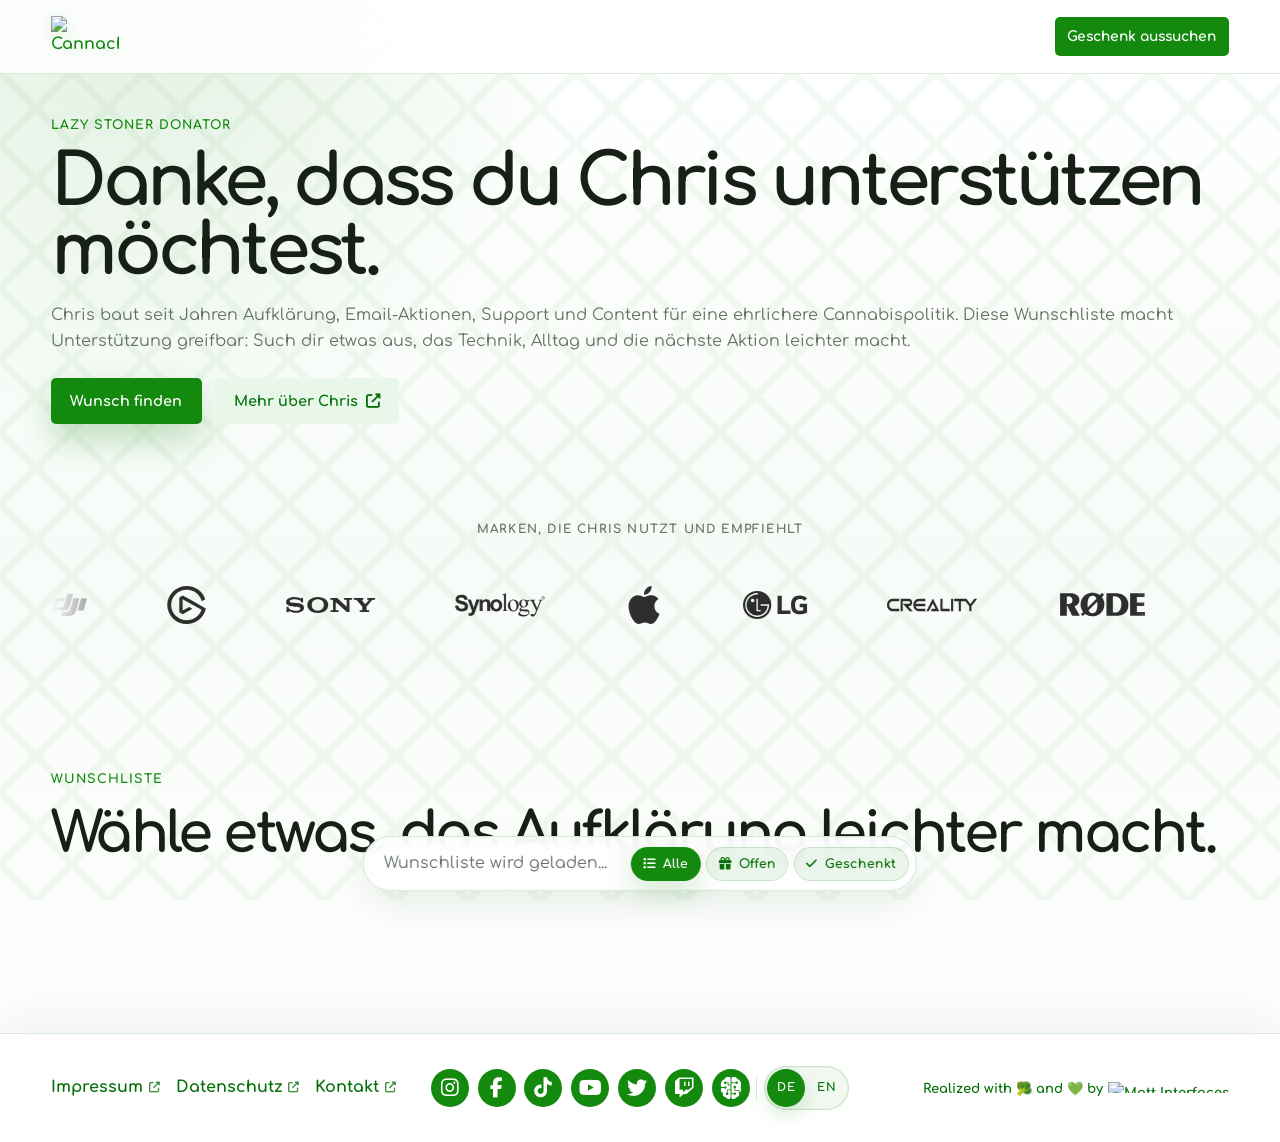
==== commit 4d7ca4d2: "Swap Augsburg/CSC campaign card image to aekn-campaign.webp Use the aekn-campaign.webp visual for th" ====
--- a/index.html
+++ b/index.html
@@ -50,1657 +50,9 @@
     <link rel="stylesheet" href="assets/vendor/fontawesome/css/solid.min.css">
     <link rel="stylesheet" href="assets/vendor/fontawesome/css/brands.min.css">
     <link rel="stylesheet" href="styles/main.css">
-    <script type="application/ld+json" id="wishlist-schema">
-{
-  "@context": "https://schema.org",
-  "@type": "WebPage",
-  "@id": "https://lsd.cannachris.de/#webpage",
-  "name": "Lazy Stoner Donator - Cannachris Wunschliste",
-  "inLanguage": "de-DE",
-  "description": "Unterstütze Cannachris mit Wunschgeschenken, Social-Wish-Aktionen, Spendenideen und Support für Content, Cannabis-Aufklärung, Aktivismus und Community.",
-  "isPartOf": {
-    "@type": "WebSite",
-    "@id": "https://lsd.cannachris.de/#website",
-    "name": "Cannachris",
-    "url": "https://lsd.cannachris.de/"
-  },
-  "about": {
-    "@type": "Person",
-    "name": "Cannachris",
-    "url": "https://cannachris.de/"
-  },
-  "primaryImageOfPage": {
-    "@type": "ImageObject",
-    "url": "https://lsd.cannachris.de/assets/social/lazy-stoner-donator-og.png",
-    "contentUrl": "https://lsd.cannachris.de/assets/social/lazy-stoner-donator-og.png",
-    "width": 1200,
-    "height": 630,
-    "caption": "Lazy Stoner Donator Social Preview mit Cannachris und grüner Support-Gestaltung."
-  },
-  "mainEntity": {
-    "@type": "ItemList",
-    "name": "Lazy Stoner Donator",
-    "numberOfItems": 88,
-    "itemListElement": [
-      {
-        "@type": "ListItem",
-        "position": 1,
-        "item": {
-          "@type": "Thing",
-          "@id": "https://lsd.cannachris.de/#B0H2MTN6DM",
-          "name": "DJI Osmo Pocket 3 Audio Combo mit Mic 2 (1 Sender + 1 Empfänger), Pocket-Gimbal-Vlog-Kamera, 1-Zoll-CMOS und 4K/240fps, 3-Achsen-Stabilisierung, 2× verlustfreier Zoom",
-          "url": "https://www.amazon.de/dp/B0H2MTN6DM/ref=nosim?tag=cann4chris-21",
-          "image": "https://m.media-amazon.com/images/I/418Mm7RagyL.jpg",
-          "description": "DJI Osmo Pocket 3 Audio Combo mit Mic 2 (1 Sender + 1 Empfänger), Pocket-Gimbal-Vlog-Kamera, 1-Zoll-CMOS und 4K/240fps, 3-Achsen-Stabilisierung, 2× verlustfreier Zoom",
-          "identifier": "B0H2MTN6DM"
-        }
-      },
-      {
-        "@type": "ListItem",
-        "position": 2,
-        "item": {
-          "@type": "Thing",
-          "@id": "https://lsd.cannachris.de/#B0CH3P9K1X",
-          "name": "Elgato Prompter, Teleprompter mit integriertem Bildschirm | Drag-and-Drop-Anzeige, für DSLR, Webcam, Smartphone, liest Chat oder Skripte, Mac, PC, Stream Deck",
-          "url": "https://www.amazon.de/dp/B0CH3P9K1X/ref=nosim?tag=cann4chris-21",
-          "image": "https://m.media-amazon.com/images/I/41Zkw5EjauL.jpg",
-          "description": "Elgato Prompter, Teleprompter mit integriertem Bildschirm | Drag-and-Drop-Anzeige, für DSLR, Webcam, Smartphone, liest Chat oder Skripte, Mac, PC, Stream Deck",
-          "identifier": "B0CH3P9K1X"
-        }
-      },
-      {
-        "@type": "ListItem",
-        "position": 3,
-        "item": {
-          "@type": "Thing",
-          "@id": "https://lsd.cannachris.de/#B0GD5LZTBP",
-          "name": "SMALLRIG A7 V / A7R V / A7 IV “Rhinoceros“ Cage für Sony Alpha 7 V/Alpha 7R V/Alpha 7 IV/Alpha 7S III/Alpha 7R IV, neues Elegantes und schlankes Design - 6029",
-          "url": "https://www.amazon.de/dp/B0GD5LZTBP/ref=nosim?tag=cann4chris-21",
-          "image": "https://m.media-amazon.com/images/I/41MOcqgMa8L.jpg",
-          "description": "SMALLRIG A7 V / A7R V / A7 IV “Rhinoceros“ Cage für Sony Alpha 7 V/Alpha 7R V/Alpha 7 IV/Alpha 7S III/Alpha 7R IV, neues Elegantes und schlankes Design - 6029",
-          "identifier": "B0GD5LZTBP"
-        }
-      },
-      {
-        "@type": "ListItem",
-        "position": 4,
-        "item": {
-          "@type": "Thing",
-          "@id": "https://lsd.cannachris.de/#B0D8QRHQNL",
-          "name": "Sony Alpha ZV-E10 II Spiegellose APS-C Videokamera mit 16-50 mm f/3.5-5.6 (4K60p Video, 4:2:2 10Bit-Aufnahme, 26 MP, Digitale Stabilisierung, Echtzeit Auto-Augenfokus)",
-          "url": "https://www.amazon.de/dp/B0D8QRHQNL/ref=nosim?tag=cann4chris-21",
-          "image": "https://m.media-amazon.com/images/I/41VBOL3Da3L.jpg",
-          "description": "Sony Alpha ZV-E10 II Spiegellose APS-C Videokamera mit 16-50 mm f/3.5-5.6 (4K60p Video, 4:2:2 10Bit-Aufnahme, 26 MP, Digitale Stabilisierung, Echtzeit Auto-Augenfokus)",
-          "identifier": "B0D8QRHQNL"
-        }
-      },
-      {
-        "@type": "ListItem",
-        "position": 5,
-        "item": {
-          "@type": "Thing",
-          "@id": "https://lsd.cannachris.de/#B0CBYZWF3Z",
-          "name": "Synology DiskStation DS224+ 2-Bay Desktop-NAS mit Backup-Tools, privater Cloud, Foto- und Datei-Management",
-          "url": "https://www.amazon.de/dp/B0CBYZWF3Z/ref=nosim?tag=cann4chris-21",
-          "image": "https://www.synology.com/img/products/detail/DS224plus/img_og_image.jpg",
-          "description": "Eine kompakte NAS als private Cloud fuer Video-Rohmaterial, Fotos, Kampagnen-Dateien, automatische Backups und saubere Langzeit-Archive.",
-          "identifier": "B0CBYZWF3Z",
-          "keywords": "Cannachris, Synology, NAS, Backup, private Cloud, Medienarchiv",
-          "about": [
-            {
-              "@type": "Thing",
-              "name": "Cannachris"
-            },
-            {
-              "@type": "Thing",
-              "name": "Synology"
-            },
-            {
-              "@type": "Thing",
-              "name": "NAS"
-            },
-            {
-              "@type": "Thing",
-              "name": "Backup"
-            },
-            {
-              "@type": "Thing",
-              "name": "private Cloud"
-            },
-            {
-              "@type": "Thing",
-              "name": "Medienarchiv"
-            }
-          ],
-          "alternateName": "Synology NAS fuer Backups, private Cloud und Content-Archive",
-          "disambiguatingDescription": "Fuer Backups, Medien & Projektarchive"
-        }
-      },
-      {
-        "@type": "ListItem",
-        "position": 6,
-        "item": {
-          "@type": "Thing",
-          "@id": "https://lsd.cannachris.de/#ipad-pro-pencil-pro-set-2024",
-          "name": "Apple iPad Pro 13 Zoll (M4, 256 GB) mit Apple Pencil Pro als kuratiertes Amazon-Setup fuer Notizen, Schnitt, Planung und Kreativarbeit",
-          "url": "https://www.amazon.de/dp/B0D3J54R3L/ref=nosim?tag=cann4chris-21",
-          "image": "https://cdsassets.apple.com/live/7WUAS350/images/tech-specs/ipad-pro-11-inch-13-inch.png",
-          "description": "Ein starkes mobiles Setup fuer Notizen, Briefings, Recherche, visuelle Planung, Bildauswahl, Vor-Ort-Arbeit und kreative Skizzen mit Stift direkt im Workflow.",
-          "identifier": "ipad-pro-pencil-pro-set-2024",
-          "keywords": "Cannachris, iPad Pro, Apple Pencil Pro, Notizen, Kreativarbeit, mobiler Workflow",
-          "about": [
-            {
-              "@type": "Thing",
-              "name": "Cannachris"
-            },
-            {
-              "@type": "Thing",
-              "name": "iPad Pro"
-            },
-            {
-              "@type": "Thing",
-              "name": "Apple Pencil Pro"
-            },
-            {
-              "@type": "Thing",
-              "name": "Notizen"
-            },
-            {
-              "@type": "Thing",
-              "name": "Kreativarbeit"
-            },
-            {
-              "@type": "Thing",
-              "name": "mobiler Workflow"
-            }
-          ],
-          "alternateName": "iPad Pro mit Apple Pencil Pro fuer mobilen Kreativ- und Planungsworkflow",
-          "disambiguatingDescription": "Fuer Skripte, Storyboards, Orga & Kreativarbeit"
-        }
-      },
-      {
-        "@type": "ListItem",
-        "position": 7,
-        "item": {
-          "@type": "Thing",
-          "@id": "https://lsd.cannachris.de/#social-one-kind-act",
-          "name": "Eine gute Tat an einem Tag",
-          "url": "https://www.randomactsofkindness.org/kindness-ideas",
-          "image": "assets/images/social-wishes/one-kind-act.webp",
-          "description": "Ein herzliches Lächeln, aktives Zuhören oder eine kleine Hilfeleistung bewusst verschenken und jemandem den Tag leichter machen.",
-          "identifier": "social-one-kind-act",
-          "keywords": "Cannachris, gute Tat, Freundlichkeit, Alltagssolidarität, Community, Random Acts of Kindness",
-          "about": [
-            {
-              "@type": "Thing",
-              "name": "Cannachris"
-            },
-            {
-              "@type": "Thing",
-              "name": "gute Tat"
-            },
-            {
-              "@type": "Thing",
-              "name": "Freundlichkeit"
-            },
-            {
-              "@type": "Thing",
-              "name": "Alltagssolidarität"
-            },
-            {
-              "@type": "Thing",
-              "name": "Community"
-            },
-            {
-              "@type": "Thing",
-              "name": "Random Acts of Kindness"
-            }
-          ],
-          "alternateName": "eine gute Tat am Tag als nicht-materiellen Wunsch schenken",
-          "disambiguatingDescription": "Für mehr Wärme im Alltag"
-        }
-      },
-      {
-        "@type": "ListItem",
-        "position": 8,
-        "item": {
-          "@type": "Thing",
-          "@id": "https://lsd.cannachris.de/#B0DKD64CLD",
-          "name": "SMALLRIG x Brandon Li All-in-One-Videokit für Mobilgeräte, universelles Video-Rig-Kit aus Aluminium mit Schnellverschluss und 67-mm-VND-Filter für M.2-SSD, für iPhone 17, für Samsung – 4596B",
-          "url": "https://www.amazon.de/dp/B0DKD64CLD/ref=nosim?tag=cann4chris-21",
-          "image": "https://m.media-amazon.com/images/I/415u-+q2CkL.jpg",
-          "description": "SMALLRIG x Brandon Li All-in-One-Videokit für Mobilgeräte, universelles Video-Rig-Kit aus Aluminium mit Schnellverschluss und 67-mm-VND-Filter für M.2-SSD, für iPhone 17, für Samsung – 4596B",
-          "identifier": "B0DKD64CLD"
-        }
-      },
-      {
-        "@type": "ListItem",
-        "position": 9,
-        "item": {
-          "@type": "Thing",
-          "@id": "https://lsd.cannachris.de/#B0CPFWXMBL",
-          "name": "Elgato 4K X Capture Card, HDMI 2.1, 4K144 | VRR-Passthrough, HDR10, bis 1080p240-Aufnahme, USB 3.2 Gen 2, für OBS, PS5, Xbox, Switch, PC, Mac",
-          "url": "https://www.amazon.de/dp/B0CPFWXMBL/ref=nosim?tag=cann4chris-21",
-          "image": "https://m.media-amazon.com/images/I/31w6ze0NvXL.jpg",
-          "description": "Elgato 4K X Capture Card, HDMI 2.1, 4K144 | VRR-Passthrough, HDR10, bis 1080p240-Aufnahme, USB 3.2 Gen 2, für OBS, PS5, Xbox, Switch, PC, Mac",
-          "identifier": "B0CPFWXMBL"
-        }
-      },
-      {
-        "@type": "ListItem",
-        "position": 10,
-        "item": {
-          "@type": "Thing",
-          "@id": "https://lsd.cannachris.de/#B0CPL72C61",
-          "name": "Osprey Archeon 30L Backpacking Backpack for Men and Women, Black",
-          "url": "https://www.amazon.com/Osprey-Archeon-Unisex-Backpacking-Backpack/dp/B0CPL72C61?th=1",
-          "image": "https://www.ospreycanada.com/wp-content/uploads/osprey-lifestyle-day-packs/10005915.jpg",
-          "description": "30L Osprey Archeon mit 16-Zoll-Laptopfach, Tech-Organisation, NanoTough-Coating, bluesign-zertifizierten Materialien und modularen Front-Straps.",
-          "identifier": "B0CPL72C61",
-          "disambiguatingDescription": "Für Alltag, Reisen & Technik"
-        }
-      },
-      {
-        "@type": "ListItem",
-        "position": 11,
-        "item": {
-          "@type": "Thing",
-          "@id": "https://lsd.cannachris.de/#campaign-aekn-transparency",
-          "name": "ÄKN-Transparenzkampagne unterstützen",
-          "url": "https://cannachris.de/aekn-anfrage/",
-          "image": "assets/images/social-wishes/aekn-campaign.webp",
-          "description": "Eine vorausgefüllte Anfrage an die Ärztekammer Niedersachsen senden und wissenschaftliche Redlichkeit in der Cannabispolitik einfordern.",
-          "identifier": "campaign-aekn-transparency",
-          "keywords": "Cannachris, ÄKN, Cannabispolitik, Transparenz, Wissenschaft, Petitionsrecht",
-          "about": [
-            {
-              "@type": "Thing",
-              "name": "Cannachris"
-            },
-            {
-              "@type": "Thing",
-              "name": "ÄKN"
-            },
-            {
-              "@type": "Thing",
-              "name": "Cannabispolitik"
-            },
-            {
-              "@type": "Thing",
-              "name": "Transparenz"
-            },
-            {
-              "@type": "Thing",
-              "name": "Wissenschaft"
-            },
-            {
-              "@type": "Thing",
-              "name": "Petitionsrecht"
-            }
-          ],
-          "alternateName": "ÄKN Cannabis Transparenzkampagne unterstützen",
-          "disambiguatingDescription": "Für Wissenschaft & Transparenz"
-        }
-      },
-      {
-        "@type": "ListItem",
-        "position": 12,
-        "item": {
-          "@type": "Thing",
-          "@id": "https://lsd.cannachris.de/#B07L755X9G",
-          "name": "Elgato Key Light, professionelle Studioleuchte, 2800 Lumen | WLAN-App-Steuerung, 2900-7000K Farbtemperatur, 160 OSRAM-LEDs, Opalglas-Diffusion, Tischklemme",
-          "url": "https://www.amazon.de/dp/B07L755X9G/ref=nosim?tag=cann4chris-21",
-          "image": "https://m.media-amazon.com/images/I/31hDyrbUv+L.jpg",
-          "description": "Elgato Key Light, professionelle Studioleuchte, 2800 Lumen | WLAN-App-Steuerung, 2900-7000K Farbtemperatur, 160 OSRAM-LEDs, Opalglas-Diffusion, Tischklemme",
-          "identifier": "B07L755X9G"
-        }
-      },
-      {
-        "@type": "ListItem",
-        "position": 13,
-        "item": {
-          "@type": "Thing",
-          "@id": "https://lsd.cannachris.de/#B09738CV2G",
-          "name": "Elgato Stream Deck MK.2 Studio-Controller, 15 Makrotasten | Für Aktionen in OBS, Twitch, YouTube und mehr, visuelles Feedback, hunderte Plugins, Mac und PC",
-          "url": "https://www.amazon.de/dp/B09738CV2G/ref=nosim?tag=cann4chris-21",
-          "image": "https://m.media-amazon.com/images/I/41G+KLmHC6L.jpg",
-          "description": "Elgato Stream Deck MK.2 Studio-Controller, 15 Makrotasten | Für Aktionen in OBS, Twitch, YouTube und mehr, visuelles Feedback, hunderte Plugins, Mac und PC",
-          "identifier": "B09738CV2G"
-        }
-      },
-      {
-        "@type": "ListItem",
-        "position": 14,
-        "item": {
-          "@type": "Thing",
-          "@id": "https://lsd.cannachris.de/#B0DP4KR25W",
-          "name": "Rode Wireless Pro Mikrofon-Set mit Interview GO Handadapter und keepdrum Fell-Windschutz Schwarz",
-          "url": "https://www.amazon.de/dp/B0DP4KR25W/ref=nosim?tag=cann4chris-21",
-          "image": "https://m.media-amazon.com/images/I/417Dw6X8D5L.jpg",
-          "description": "Rode Wireless Pro Mikrofon-Set mit Interview GO Handadapter und keepdrum Fell-Windschutz Schwarz",
-          "identifier": "B0DP4KR25W"
-        }
-      },
-      {
-        "@type": "ListItem",
-        "position": 15,
-        "item": {
-          "@type": "Thing",
-          "@id": "https://lsd.cannachris.de/#B0D6RPG3T7",
-          "name": "SMALLRIG 1,33x Anamorphotisches Objektiv für Mobiltelefone, 2.4:1 Breitbild-Deformationsobjektiv mit T-Mount für Filmaufnahmen, Handy-Kinoobjektiv für iPhone 15/14/13/12, für Samsung S21/S22-4590",
-          "url": "https://www.amazon.de/dp/B0D6RPG3T7/ref=nosim?tag=cann4chris-21",
-          "image": "https://m.media-amazon.com/images/I/31twY8MCPcL.jpg",
-          "description": "SMALLRIG 1,33x Anamorphotisches Objektiv für Mobiltelefone, 2.4:1 Breitbild-Deformationsobjektiv mit T-Mount für Filmaufnahmen, Handy-Kinoobjektiv für iPhone 15/14/13/12, für Samsung S21/S22-4590",
-          "identifier": "B0D6RPG3T7"
-        }
-      },
-      {
-        "@type": "ListItem",
-        "position": 16,
-        "item": {
-          "@type": "Thing",
-          "@id": "https://lsd.cannachris.de/#social-transparency-request",
-          "name": "Eine Transparenzfrage stellen",
-          "url": "https://fragdenstaat.de/anfrage-stellen/",
-          "image": "assets/images/social-wishes/transparency-request.webp",
-          "description": "Eine konkrete Informationsfreiheitsanfrage stellen oder jemanden dabei unterstützen, Akten, Daten und Entscheidungen nachvollziehbar zu machen.",
-          "identifier": "social-transparency-request",
-          "keywords": "Cannachris, FragDenStaat, Informationsfreiheit, Transparenz, Demokratie, IFG",
-          "about": [
-            {
-              "@type": "Thing",
-              "name": "Cannachris"
-            },
-            {
-              "@type": "Thing",
-              "name": "FragDenStaat"
-            },
-            {
-              "@type": "Thing",
-              "name": "Informationsfreiheit"
-            },
-            {
-              "@type": "Thing",
-              "name": "Transparenz"
-            },
-            {
-              "@type": "Thing",
-              "name": "Demokratie"
-            },
-            {
-              "@type": "Thing",
-              "name": "IFG"
-            }
-          ],
-          "alternateName": "Informationsfreiheitsanfrage stellen und Transparenz fördern",
-          "disambiguatingDescription": "Für politische Transparenz"
-        }
-      },
-      {
-        "@type": "ListItem",
-        "position": 17,
-        "item": {
-          "@type": "Thing",
-          "@id": "https://lsd.cannachris.de/#B0DCBCVFT2",
-          "name": "SMALLRIG Universal Quick Release Phone Cage Kit Aluminium Smartphone Video Rig mit kabelloser Steuerung, Unterstützung für MagSafe, für iPhone 17 16 15 14Serie für Samsung S25 für Pixel - 4597",
-          "url": "https://www.amazon.de/dp/B0DCBCVFT2/ref=nosim?tag=cann4chris-21",
-          "image": "https://m.media-amazon.com/images/I/41UKHDIMR2L.jpg",
-          "description": "SMALLRIG Universal Quick Release Phone Cage Kit Aluminium Smartphone Video Rig mit kabelloser Steuerung, Unterstützung für MagSafe, für iPhone 17 16 15 14Serie für Samsung S25 für Pixel - 4597",
-          "identifier": "B0DCBCVFT2"
-        }
-      },
-      {
-        "@type": "ListItem",
-        "position": 18,
-        "item": {
-          "@type": "Thing",
-          "@id": "https://lsd.cannachris.de/#B0CTJ7PVN1",
-          "name": "Shure MV7+ Podcast Mikrofon-Verbessertes Audio, LED-Touchpanel, USB-C- und XLR-Ausgänge, Auto-Level-Modus, digitaler Pop-Filter, Halleffekte, Podcasting, Streaming, Aufnahme - Schwarz",
-          "url": "https://www.amazon.de/dp/B0CTJ7PVN1/ref=nosim?tag=cann4chris-21",
-          "image": "https://m.media-amazon.com/images/I/41VBDk7OHSL.jpg",
-          "description": "Shure MV7+ Podcast Mikrofon-Verbessertes Audio, LED-Touchpanel, USB-C- und XLR-Ausgänge, Auto-Level-Modus, digitaler Pop-Filter, Halleffekte, Podcasting, Streaming, Aufnahme - Schwarz",
-          "identifier": "B0CTJ7PVN1"
-        }
-      },
-      {
-        "@type": "ListItem",
-        "position": 19,
-        "item": {
-          "@type": "Thing",
-          "@id": "https://lsd.cannachris.de/#B0FKBNYF46",
-          "name": "LG UltraWide 49U950A-W.AEU (49 Zoll) 32:9 Curved DQHD Nano IPS Monitor, 144Hz, AMD FreeSync™ Premium, DisplayHDR™ 400, USB-C (90W), Weiß",
-          "url": "https://www.amazon.de/dp/B0FKBNYF46/ref=nosim?tag=cann4chris-21",
-          "image": "https://m.media-amazon.com/images/I/41i5FttJHYL.jpg",
-          "description": "LG UltraWide 49U950A-W.AEU (49 Zoll) 32:9 Curved DQHD Nano IPS Monitor, 144Hz, AMD FreeSync™ Premium, DisplayHDR™ 400, USB-C (90W), Weiß",
-          "identifier": "B0FKBNYF46"
-        }
-      },
-      {
-        "@type": "ListItem",
-        "position": 20,
-        "item": {
-          "@type": "Thing",
-          "@id": "https://lsd.cannachris.de/#B0FK26M3HD",
-          "name": "NEEWER 18mm Weitwinkelobjektiv mit 17mm Gewinde Objektiv Clip für Handy Kamera, 100° FOV, 0,75 fache Vergrößerung, 6 Elemente in 5 Gruppen, kompatibel mit iPhone Android Samsung für Fotografie, LS-72",
-          "url": "https://www.amazon.de/dp/B0FK26M3HD/ref=nosim?tag=cann4chris-21",
-          "image": "https://m.media-amazon.com/images/I/41L64bpT9SL.jpg",
-          "description": "NEEWER 18mm Weitwinkelobjektiv mit 17mm Gewinde Objektiv Clip für Handy Kamera, 100° FOV, 0,75 fache Vergrößerung, 6 Elemente in 5 Gruppen, kompatibel mit iPhone Android Samsung für Fotografie, LS-72",
-          "identifier": "B0FK26M3HD"
-        }
-      },
-      {
-        "@type": "ListItem",
-        "position": 21,
-        "item": {
-          "@type": "Thing",
-          "@id": "https://lsd.cannachris.de/#B0FZS1VLHV",
-          "name": "Creality K2 SE Combo 3D-Drucker 2026, Multicolor-Druck mit CFS, bis zu 500 mm/s Hochgeschwindigkeit, intelligente Auto-Nivellierung, Vollmetall-Rahmen, komplett vormontiert, 220 × 215 × 245 mm Bauraum",
-          "url": "https://www.amazon.de/dp/B0FZS1VLHV/ref=nosim?tag=cann4chris-21",
-          "image": "https://m.media-amazon.com/images/I/41RLr38VQ0L.jpg",
-          "description": "Creality K2 SE Combo 3D-Drucker 2026, Multicolor-Druck mit CFS, bis zu 500 mm/s Hochgeschwindigkeit, intelligente Auto-Nivellierung, Vollmetall-Rahmen, komplett vormontiert, 220 × 215 × 245 mm Bauraum",
-          "identifier": "B0FZS1VLHV"
-        }
-      },
-      {
-        "@type": "ListItem",
-        "position": 22,
-        "item": {
-          "@type": "Thing",
-          "@id": "https://lsd.cannachris.de/#B0BLD1KBHQ",
-          "name": "DJI RS 3 Mini Kamera-Gimbal-Stabilisator für Canon, Sony, Nikon und Fujifilm, 2 kg getestete Zuladung, native vertikale Aufnahmen, Bluetooth-Aufnahmetaste, RS-Stabilisierung der 3. Generation, 795 g",
-          "url": "https://www.amazon.de/dp/B0BLD1KBHQ/ref=nosim?tag=cann4chris-21",
-          "image": "https://m.media-amazon.com/images/I/31q3LMFZHRL.jpg",
-          "description": "DJI RS 3 Mini Kamera-Gimbal-Stabilisator für Canon, Sony, Nikon und Fujifilm, 2 kg getestete Zuladung, native vertikale Aufnahmen, Bluetooth-Aufnahmetaste, RS-Stabilisierung der 3. Generation, 795 g",
-          "identifier": "B0BLD1KBHQ"
-        }
-      },
-      {
-        "@type": "ListItem",
-        "position": 23,
-        "item": {
-          "@type": "Thing",
-          "@id": "https://lsd.cannachris.de/#B09JBVR5B4",
-          "name": "RØDE PSA1+ Professionelles Gelenkarmstativ für Studioanwendungen mit innovativem Federsystem, Neopren, Schwarz",
-          "url": "https://www.amazon.de/dp/B09JBVR5B4/ref=nosim?tag=cann4chris-21",
-          "image": "https://m.media-amazon.com/images/I/21nCXzbCM1L.jpg",
-          "description": "RØDE PSA1+ Professionelles Gelenkarmstativ für Studioanwendungen mit innovativem Federsystem, Neopren, Schwarz",
-          "identifier": "B09JBVR5B4"
-        }
-      },
-      {
-        "@type": "ListItem",
-        "position": 24,
-        "item": {
-          "@type": "Thing",
-          "@id": "https://lsd.cannachris.de/#social-digital-courage",
-          "name": "Digitale Zivilcourage zeigen",
-          "url": "https://www.ichbinhier.eu/digitale-zivilcourage-lernen-gegen-hass-im-netz",
-          "image": "assets/images/social-wishes/digital-courage.webp",
-          "description": "Nicht wegscrollen, sondern freundlich, sachlich und solidarisch reagieren, wenn Menschen online abgewertet oder angegriffen werden.",
-          "identifier": "social-digital-courage",
-          "keywords": "Cannachris, digitale Zivilcourage, Hass im Netz, ichbinhier, Gegenrede, Demokratie",
-          "about": [
-            {
-              "@type": "Thing",
-              "name": "Cannachris"
-            },
-            {
-              "@type": "Thing",
-              "name": "digitale Zivilcourage"
-            },
-            {
-              "@type": "Thing",
-              "name": "Hass im Netz"
-            },
-            {
-              "@type": "Thing",
-              "name": "ichbinhier"
-            },
-            {
-              "@type": "Thing",
-              "name": "Gegenrede"
-            },
-            {
-              "@type": "Thing",
-              "name": "Demokratie"
-            }
-          ],
-          "alternateName": "digitale Zivilcourage lernen und Hass im Netz begegnen",
-          "disambiguatingDescription": "Für bessere Kommentarspalten"
-        }
-      },
-      {
-        "@type": "ListItem",
-        "position": 25,
-        "item": {
-          "@type": "Thing",
-          "@id": "https://lsd.cannachris.de/#social-digital-wellbeing",
-          "name": "Raus aus dem Doomscrolling, rein ins echte Leben",
-          "url": "https://www.demokratie-leben.de/",
-          "image": "assets/images/social-wishes/democracy.webp",
-          "description": "Wenn der Feed dich nur noch leer zieht, darfst du liebevoll Stopp sagen: einmal tief durchatmen, kurz rausgehen, jemandem schreiben oder vor Ort etwas Gutes für Demokratie und Miteinander tun.",
-          "identifier": "social-digital-wellbeing",
-          "keywords": "Cannachris, digital wellbeing, Doomscrolling, Demokratie, Selbstfürsorge, Engagement",
-          "about": [
-            {
-              "@type": "Thing",
-              "name": "Cannachris"
-            },
-            {
-              "@type": "Thing",
-              "name": "digital wellbeing"
-            },
-            {
-              "@type": "Thing",
-              "name": "Doomscrolling"
-            },
-            {
-              "@type": "Thing",
-              "name": "Demokratie"
-            },
-            {
-              "@type": "Thing",
-              "name": "Selbstfürsorge"
-            },
-            {
-              "@type": "Thing",
-              "name": "Engagement"
-            }
-          ],
-          "alternateName": "doomscrolling unterbrechen und neue Energie für Selbstfürsorge und demokratisches Engagement finden",
-          "disambiguatingDescription": "Für Kopf, Herz & echten Kontakt"
-        }
-      },
-      {
-        "@type": "ListItem",
-        "position": 26,
-        "item": {
-          "@type": "Thing",
-          "@id": "https://lsd.cannachris.de/#B0CPYGYF11",
-          "name": "Venty Vaporizer von Storz & Bickel – das neueste Gerät – Gehen Sie mit dem Strom! | Storz & Bickel Venty Vaporizer – das neueste Gerät – Gehen Sie mit dem Strom!",
-          "url": "https://www.amazon.de/dp/B0CPYGYF11/ref=nosim?tag=cann4chris-21",
-          "image": "https://m.media-amazon.com/images/I/31tDbc0XO1L.jpg",
-          "description": "Venty Vaporizer von Storz & Bickel – das neueste Gerät – Gehen Sie mit dem Strom! | Storz & Bickel Venty Vaporizer – das neueste Gerät – Gehen Sie mit dem Strom!",
-          "identifier": "B0CPYGYF11"
-        }
-      },
-      {
-        "@type": "ListItem",
-        "position": 27,
-        "item": {
-          "@type": "Thing",
-          "@id": "https://lsd.cannachris.de/#B07QR6Z1JB",
-          "name": "Focusrite Scarlett Solo 3. Gen USB-Audio-Interface-Bundle für Gitarristen, Sänger oder Produzenten. Klang in Studioqualität und sämtliche Software, die du für Aufnahmen und Kompositionen benötigst",
-          "url": "https://www.amazon.de/dp/B07QR6Z1JB/ref=nosim?tag=cann4chris-21",
-          "image": "https://m.media-amazon.com/images/I/31Ty6bmUmVL.jpg",
-          "description": "Focusrite Scarlett Solo 3. Gen USB-Audio-Interface-Bundle für Gitarristen, Sänger oder Produzenten. Klang in Studioqualität und sämtliche Software, die du für Aufnahmen und Kompositionen benötigst",
-          "identifier": "B07QR6Z1JB"
-        }
-      },
-      {
-        "@type": "ListItem",
-        "position": 28,
-        "item": {
-          "@type": "Thing",
-          "@id": "https://lsd.cannachris.de/#B0DZ1VY1LR",
-          "name": "NEEWER 24\"x24\" Softbox Beleuchtungsset mit Stativständern, 2er Pack, 45W zweifarbige 2,4G LED Glühbirnen, 10 Kanäle, 2900K-7000K, 1400Lux/m, CRI95, 20m Fernbedienung, Fotografie Dauerlicht kit, NK103",
-          "url": "https://www.amazon.de/dp/B0DZ1VY1LR/ref=nosim?tag=cann4chris-21",
-          "image": "https://m.media-amazon.com/images/I/4117gvrSLaL.jpg",
-          "description": "NEEWER 24\"x24\" Softbox Beleuchtungsset mit Stativständern, 2er Pack, 45W zweifarbige 2,4G LED Glühbirnen, 10 Kanäle, 2900K-7000K, 1400Lux/m, CRI95, 20m Fernbedienung, Fotografie Dauerlicht kit, NK103",
-          "identifier": "B0DZ1VY1LR"
-        }
-      },
-      {
-        "@type": "ListItem",
-        "position": 29,
-        "item": {
-          "@type": "Thing",
-          "@id": "https://lsd.cannachris.de/#B07T9T4Z7J",
-          "name": "VOLCANO HYBRID Vaporizer",
-          "url": "https://www.amazon.de/dp/B07T9T4Z7J/ref=nosim?tag=cann4chris-21",
-          "image": "https://m.media-amazon.com/images/I/41tFBPlCWqL.jpg",
-          "description": "VOLCANO HYBRID Vaporizer",
-          "identifier": "B07T9T4Z7J"
-        }
-      },
-      {
-        "@type": "ListItem",
-        "position": 30,
-        "item": {
-          "@type": "Thing",
-          "@id": "https://lsd.cannachris.de/#B0FJY37ZLP",
-          "name": "APEXEL 100Ultra Makro Objektiv mit Ringlicht, verbesserte Version des Objektiv für Handy für iPhone, Samsung, Pixel",
-          "url": "https://www.amazon.de/dp/B0FJY37ZLP/ref=nosim?tag=cann4chris-21",
-          "image": "https://m.media-amazon.com/images/I/41bJeZawN9L.jpg",
-          "description": "APEXEL 100Ultra Makro Objektiv mit Ringlicht, verbesserte Version des Objektiv für Handy für iPhone, Samsung, Pixel",
-          "identifier": "B0FJY37ZLP"
-        }
-      },
-      {
-        "@type": "ListItem",
-        "position": 31,
-        "item": {
-          "@type": "Thing",
-          "@id": "https://lsd.cannachris.de/#B0FKFZH65C",
-          "name": "EMART Weiß Hintergrund 165x220cm, White Screen Roll-up Panel Fotohintergrund, Weißer Hintergrund mit Ständer für Fotostudio, Streaming, Videokonferenzen, TikTok, Zoom",
-          "url": "https://www.amazon.de/dp/B0FKFZH65C/ref=nosim?tag=cann4chris-21",
-          "image": "https://m.media-amazon.com/images/I/318tAK4IWlL.jpg",
-          "description": "EMART Weiß Hintergrund 165x220cm, White Screen Roll-up Panel Fotohintergrund, Weißer Hintergrund mit Ständer für Fotostudio, Streaming, Videokonferenzen, TikTok, Zoom",
-          "identifier": "B0FKFZH65C"
-        }
-      },
-      {
-        "@type": "ListItem",
-        "position": 32,
-        "item": {
-          "@type": "Thing",
-          "@id": "https://lsd.cannachris.de/#B0F664T5TN",
-          "name": "Zeadio All-in-One Video-Rig-Kit, Handheld Stabilisator mit Smartphone-Cage, RGB-Videoleuchte, Mikrofon, Action-Kamera-Adapter, kompatibel mit Smartphones, Action-Kameras, DSLRs und anderen Kameras usw",
-          "url": "https://www.amazon.de/dp/B0F664T5TN/ref=nosim?tag=cann4chris-21",
-          "image": "https://m.media-amazon.com/images/I/41NCmOtDmWL.jpg",
-          "description": "Zeadio All-in-One Video-Rig-Kit, Handheld Stabilisator mit Smartphone-Cage, RGB-Videoleuchte, Mikrofon, Action-Kamera-Adapter, kompatibel mit Smartphones, Action-Kameras, DSLRs und anderen Kameras usw",
-          "identifier": "B0F664T5TN"
-        }
-      },
-      {
-        "@type": "ListItem",
-        "position": 33,
-        "item": {
-          "@type": "Thing",
-          "@id": "https://lsd.cannachris.de/#social-foodsharing",
-          "name": "Lebensmittel retten und teilen",
-          "url": "https://foodsharing.de/",
-          "image": "assets/images/social-wishes/foodsharing.webp",
-          "description": "Überschüssige Lebensmittel weitergeben, Fairteiler nutzen oder lokal mithelfen, damit gute Dinge nicht in der Tonne landen.",
-          "identifier": "social-foodsharing",
-          "keywords": "Cannachris, foodsharing, Lebensmittelrettung, Nachhaltigkeit, Community, Ressourcenschutz",
-          "about": [
-            {
-              "@type": "Thing",
-              "name": "Cannachris"
-            },
-            {
-              "@type": "Thing",
-              "name": "foodsharing"
-            },
-            {
-              "@type": "Thing",
-              "name": "Lebensmittelrettung"
-            },
-            {
-              "@type": "Thing",
-              "name": "Nachhaltigkeit"
-            },
-            {
-              "@type": "Thing",
-              "name": "Community"
-            },
-            {
-              "@type": "Thing",
-              "name": "Ressourcenschutz"
-            }
-          ],
-          "alternateName": "Lebensmittel retten und mit foodsharing teilen",
-          "disambiguatingDescription": "Für weniger Verschwendung"
-        }
-      },
-      {
-        "@type": "ListItem",
-        "position": 34,
-        "item": {
-          "@type": "Thing",
-          "@id": "https://lsd.cannachris.de/#B00N2OQCIA",
-          "name": "AFAITH 6in1 Kit, Wireless Bluetooth Fernkamera Blendenverschluss Release Control + Ausziehbares Selbstporträt Teleskop Handheld Monopod + Einstellbarer Smartphone Adapter Telefonhalter + Einziehbarer Drehturm Stativhalter Halter + Fischaugenobjektiv + Weitwinkelobjektiv + Makroobjektiv für iPhone 7 / 7plus 6 plus / 6, Samsung Galaxy S8 / S7 Edge / S6 Edge, Huawei P9 / P10, HTC, Blackberry, Smartphones GP036B (Schwarz)",
-          "url": "https://www.amazon.de/dp/B00N2OQCIA/ref=nosim?tag=cann4chris-21",
-          "image": "https://m.media-amazon.com/images/I/7193IuYpB7L.jpg",
-          "description": "AFAITH 6in1 Kit, Wireless Bluetooth Fernkamera Blendenverschluss Release Control + Ausziehbares Selbstporträt Teleskop Handheld Monopod + Einstellbarer Smartphone Adapter Telefonhalter + Einziehbarer Drehturm Stativhalter Halter + Fischaugenobjektiv + Weitwinkelobjektiv + Makroobjektiv für iPhone 7 / 7plus 6 plus / 6, Samsung Galaxy S8 / S7 Edge / S6 Edge, Huawei P9 / P10, HTC, Blackberry, Smartphones GP036B (Schwarz)",
-          "identifier": "B00N2OQCIA"
-        }
-      },
-      {
-        "@type": "ListItem",
-        "position": 35,
-        "item": {
-          "@type": "Thing",
-          "@id": "https://lsd.cannachris.de/#B0CTCD7CS5",
-          "name": "TOCOL für iPhone 14 Hülle für Magsafe, Vollständiger Kameraschutz Stoßfest Kratzfest Transluzente Rückseite Magnetisch Handyhülle für iPhone 14 Case, Schwarz",
-          "url": "https://www.amazon.de/dp/B0CTCD7CS5/ref=nosim?tag=cann4chris-21",
-          "image": "https://m.media-amazon.com/images/I/41uklR0Pm-L.jpg",
-          "description": "TOCOL für iPhone 14 Hülle für Magsafe, Vollständiger Kameraschutz Stoßfest Kratzfest Transluzente Rückseite Magnetisch Handyhülle für iPhone 14 Case, Schwarz",
-          "identifier": "B0CTCD7CS5"
-        }
-      },
-      {
-        "@type": "ListItem",
-        "position": 36,
-        "item": {
-          "@type": "Thing",
-          "@id": "https://lsd.cannachris.de/#B0C58TRNQV",
-          "name": "STREBITO Mini-Elektroschrauber, 144-teiliges Elektro-Präzisionsschraubendreher-Set Kleiner Akkuschrauber, Elektronik-Reparatur-Werkzeugsatz für PC, Computer, Laptop, Telefon, RC-Drohne",
-          "url": "https://www.amazon.de/dp/B0C58TRNQV/ref=nosim?tag=cann4chris-21",
-          "image": "https://m.media-amazon.com/images/I/81MNRt-bmIL.jpg",
-          "description": "STREBITO Mini-Elektroschrauber, 144-teiliges Elektro-Präzisionsschraubendreher-Set Kleiner Akkuschrauber, Elektronik-Reparatur-Werkzeugsatz für PC, Computer, Laptop, Telefon, RC-Drohne",
-          "identifier": "B0C58TRNQV"
-        }
-      },
-      {
-        "@type": "ListItem",
-        "position": 37,
-        "item": {
-          "@type": "Thing",
-          "@id": "https://lsd.cannachris.de/#B00OVAXR50",
-          "name": "Behringer EUROPORT PPA500BT Ultrakompaktes tragbares 500-Watt-6-Kanal-PA-System mit Bluetooth-Drahtlostechnologie, drahtloser Mikrofonoption, Klark Teknik Multi-FX-Prozessor und FBQ-Feedback-Erkennung",
-          "url": "https://www.amazon.de/dp/B00OVAXR50/ref=nosim?tag=cann4chris-21",
-          "image": "https://m.media-amazon.com/images/I/71jMrGV+vzL.jpg",
-          "description": "Behringer EUROPORT PPA500BT Ultrakompaktes tragbares 500-Watt-6-Kanal-PA-System mit Bluetooth-Drahtlostechnologie, drahtloser Mikrofonoption, Klark Teknik Multi-FX-Prozessor und FBQ-Feedback-Erkennung",
-          "identifier": "B00OVAXR50"
-        }
-      },
-      {
-        "@type": "ListItem",
-        "position": 38,
-        "item": {
-          "@type": "Thing",
-          "@id": "https://lsd.cannachris.de/#campaign-augsburg-csc",
-          "name": "Augsburg/CSC-Kampagne stärken",
-          "url": "https://cannachris.de/cannabis-social-clubs-genehmigung-deutschland-email-aktion/",
-          "image": "assets/images/social-wishes/augsburg-csc-campaign.webp",
-          "description": "Die CSC-Genehmigungsaktion teilen oder nutzen, damit lokale Anbauvereinigungen nicht unnötig ausgebremst werden.",
-          "identifier": "campaign-augsburg-csc",
-          "keywords": "Cannachris, Augsburg, Cannabis Social Club, CSC, CanG, Bayern, Genehmigung",
-          "about": [
-            {
-              "@type": "Thing",
-              "name": "Cannachris"
-            },
-            {
-              "@type": "Thing",
-              "name": "Augsburg"
-            },
-            {
-              "@type": "Thing",
-              "name": "Cannabis Social Club"
-            },
-            {
-              "@type": "Thing",
-              "name": "CSC"
-            },
-            {
-              "@type": "Thing",
-              "name": "CanG"
-            },
-            {
-              "@type": "Thing",
-              "name": "Bayern"
-            },
-            {
-              "@type": "Thing",
-              "name": "Genehmigung"
-            }
-          ],
-          "alternateName": "Augsburg CSC Kampagne und Cannabis Social Club Genehmigung unterstützen",
-          "disambiguatingDescription": "Für Clubs & lokale Praxis"
-        }
-      },
-      {
-        "@type": "ListItem",
-        "position": 39,
-        "item": {
-          "@type": "Thing",
-          "@id": "https://lsd.cannachris.de/#B06WLQFVVV",
-          "name": "CASCHA Sopran Ukulele Set für Kinder und Erwachsene I Starter Kit mit 3 Plektren Tasche Lehrbuch Lernvideos über QR-Code Stimmgerät I Set Aquila Saiten Nylon I Kleine Hawaii Gitarre Braun",
-          "url": "https://www.amazon.de/dp/B06WLQFVVV/ref=nosim?tag=cann4chris-21",
-          "image": "https://m.media-amazon.com/images/I/81M3zV0bY9L.jpg",
-          "description": "CASCHA Sopran Ukulele Set für Kinder und Erwachsene I Starter Kit mit 3 Plektren Tasche Lehrbuch Lernvideos über QR-Code Stimmgerät I Set Aquila Saiten Nylon I Kleine Hawaii Gitarre Braun",
-          "identifier": "B06WLQFVVV"
-        }
-      },
-      {
-        "@type": "ListItem",
-        "position": 40,
-        "item": {
-          "@type": "Thing",
-          "@id": "https://lsd.cannachris.de/#B078WST5RK",
-          "name": "Samsung MZ-76E1T0B/EU 860 EVO 1 TB SATA 2,5\" Interne SSD Schwarz",
-          "url": "https://www.amazon.de/dp/B078WST5RK/ref=nosim?tag=cann4chris-21",
-          "image": "https://m.media-amazon.com/images/I/414xvZZLu2L.jpg",
-          "description": "Samsung MZ-76E1T0B/EU 860 EVO 1 TB SATA 2,5\" Interne SSD Schwarz",
-          "identifier": "B078WST5RK"
-        }
-      },
-      {
-        "@type": "ListItem",
-        "position": 41,
-        "item": {
-          "@type": "Thing",
-          "@id": "https://lsd.cannachris.de/#B00O9VRKIQ",
-          "name": "SATA-3 HDD/SSD Caddy mit Schnellauswerf-Mechanismus für DELL Latitude E6220, E6320, E6420, E6520, E6230, E6330, E6430, E6430s, E6520, E6530 mit Opticaddy OptiSpeed Technologie - ersetzt optisches Laufwerk (original Opticaddy Festplattenrahmen, Einbaurahmen, Adapter)",
-          "url": "https://www.amazon.de/dp/B00O9VRKIQ/ref=nosim?tag=cann4chris-21",
-          "image": "https://m.media-amazon.com/images/I/71ep0ccjVeL.jpg",
-          "description": "SATA-3 HDD/SSD Caddy mit Schnellauswerf-Mechanismus für DELL Latitude E6220, E6320, E6420, E6520, E6230, E6330, E6430, E6430s, E6520, E6530 mit Opticaddy OptiSpeed Technologie - ersetzt optisches Laufwerk (original Opticaddy Festplattenrahmen, Einbaurahmen, Adapter)",
-          "identifier": "B00O9VRKIQ"
-        }
-      },
-      {
-        "@type": "ListItem",
-        "position": 42,
-        "item": {
-          "@type": "Thing",
-          "@id": "https://lsd.cannachris.de/#social-dkms-registration",
-          "name": "Einen geliebten Menschen anrufen und sagen, dass du ihn liebst",
-          "url": "https://www.who.int/news-room/questions-and-answers/item/social-connection",
-          "image": "assets/images/social-wishes/one-kind-act.webp",
-          "description": "Heute bewusst einen geliebten Menschen anrufen, echte Zuneigung aussprechen und damit Verbindung, Sicherheit und emotionale Naehe staerken.",
-          "identifier": "social-dkms-registration",
-          "keywords": "Cannachris, soziale Verbundenheit, mentale Gesundheit, Liebe sagen, Anruf, WHO",
-          "about": [
-            {
-              "@type": "Thing",
-              "name": "Cannachris"
-            },
-            {
-              "@type": "Thing",
-              "name": "soziale Verbundenheit"
-            },
-            {
-              "@type": "Thing",
-              "name": "mentale Gesundheit"
-            },
-            {
-              "@type": "Thing",
-              "name": "Liebe sagen"
-            },
-            {
-              "@type": "Thing",
-              "name": "Anruf"
-            },
-            {
-              "@type": "Thing",
-              "name": "WHO"
-            }
-          ],
-          "alternateName": "einen geliebten Menschen anrufen und sagen, dass man ihn liebt",
-          "disambiguatingDescription": "Fuer Naehe & mentale Gesundheit"
-        }
-      },
-      {
-        "@type": "ListItem",
-        "position": 43,
-        "item": {
-          "@type": "Thing",
-          "@id": "https://lsd.cannachris.de/#B0DWSXGGPS",
-          "name": "Longer RAY5 Laser Graviermaschine, 20W Laser-Ausgangsleistung, 3,5“ Farb-Touchscreen, Offline-Steuerung über App, Gravurwerkzeug für Metall/Glas/Holz, Arbeitsbereich 400x365mm",
-          "url": "https://www.amazon.de/dp/B0DWSXGGPS/ref=nosim?tag=cann4chris-21",
-          "image": "https://m.media-amazon.com/images/I/71KQcxfk+UL.jpg",
-          "description": "Longer RAY5 Laser Graviermaschine, 20W Laser-Ausgangsleistung, 3,5“ Farb-Touchscreen, Offline-Steuerung über App, Gravurwerkzeug für Metall/Glas/Holz, Arbeitsbereich 400x365mm",
-          "identifier": "B0DWSXGGPS"
-        }
-      },
-      {
-        "@type": "ListItem",
-        "position": 44,
-        "item": {
-          "@type": "Thing",
-          "@id": "https://lsd.cannachris.de/#B0H3YXTKQ6",
-          "name": "2026 große Powerbank 80000mAh, Power Bank 30W PD USB-C Schnellladefunktion, Externer Akku mit LED-Anzeige, 5 Ausgängen und 2 Eingängen, Externer Handyakku kompatibel mit iPhone,Samsung Tablets Outdoor",
-          "url": "https://www.amazon.de/dp/B0H3YXTKQ6/ref=nosim?tag=cann4chris-21",
-          "image": "https://m.media-amazon.com/images/I/41E+yTJJLmL.jpg",
-          "description": "2026 große Powerbank 80000mAh, Power Bank 30W PD USB-C Schnellladefunktion, Externer Akku mit LED-Anzeige, 5 Ausgängen und 2 Eingängen, Externer Handyakku kompatibel mit iPhone,Samsung Tablets Outdoor",
-          "identifier": "B0H3YXTKQ6"
-        }
-      },
-      {
-        "@type": "ListItem",
-        "position": 45,
-        "item": {
-          "@type": "Thing",
-          "@id": "https://lsd.cannachris.de/#B0D3F48SYB",
-          "name": "70x70cm Scrog Netz Pflanzennetz Grow Net, Garden Net Plant Net, Trellis Net for Climbing Plants Cucumbers, Cucumber Net for Greenhouse, Support of Tent System for Garden, Elastic Trellis Net",
-          "url": "https://www.amazon.de/dp/B0D3F48SYB/ref=nosim?tag=cann4chris-21",
-          "image": "https://m.media-amazon.com/images/I/41OYemtzAcL.jpg",
-          "description": "70x70cm Scrog Netz Pflanzennetz Grow Net, Garden Net Plant Net, Trellis Net for Climbing Plants Cucumbers, Cucumber Net for Greenhouse, Support of Tent System for Garden, Elastic Trellis Net",
-          "identifier": "B0D3F48SYB"
-        }
-      },
-      {
-        "@type": "ListItem",
-        "position": 46,
-        "item": {
-          "@type": "Thing",
-          "@id": "https://lsd.cannachris.de/#B0068J6KMO",
-          "name": "Auto-K Racing Lackspray lichtblau RAL 5012 400 ml Autolack Spraylack Sprühlack",
-          "url": "https://www.amazon.de/dp/B0068J6KMO/ref=nosim?tag=cann4chris-21",
-          "image": "https://m.media-amazon.com/images/I/41+1+X2WD+L.jpg",
-          "description": "Auto-K Racing Lackspray lichtblau RAL 5012 400 ml Autolack Spraylack Sprühlack",
-          "identifier": "B0068J6KMO"
-        }
-      },
-      {
-        "@type": "ListItem",
-        "position": 47,
-        "item": {
-          "@type": "Thing",
-          "@id": "https://lsd.cannachris.de/#B01N4PEWFW",
-          "name": "Baxboy Herren-Hemd Slim-Fit Bügelleicht Für Anzug, Business, Hochzeit, Freizeit - Langarm Hemden für Männer Langarmhemd R-44",
-          "url": "https://www.amazon.de/dp/B01N4PEWFW/ref=nosim?tag=cann4chris-21",
-          "image": "https://m.media-amazon.com/images/I/61oe2L5nvhL.jpg",
-          "description": "Baxboy Herren-Hemd Slim-Fit Bügelleicht Für Anzug, Business, Hochzeit, Freizeit - Langarm Hemden für Männer Langarmhemd R-44",
-          "identifier": "B01N4PEWFW"
-        }
-      },
-      {
-        "@type": "ListItem",
-        "position": 48,
-        "item": {
-          "@type": "Thing",
-          "@id": "https://lsd.cannachris.de/#B00JV27MF4",
-          "name": "Boveda zur Aufbewahrung von Kräutern | 2-Wege-Feuchtigkeitsregulierung mit 62 % relativer Feuchtigkeit | Größe 8 schützt bis zu 30 g Blüten | verhindert den Verlust von Terpenen, Übertrocknung & Schimmel | wiederverschließbare Verpackung mit 10 Stück",
-          "url": "https://www.amazon.de/dp/B00JV27MF4/ref=nosim?tag=cann4chris-21",
-          "image": "https://m.media-amazon.com/images/I/51ofON6z5uL.jpg",
-          "description": "Boveda zur Aufbewahrung von Kräutern | 2-Wege-Feuchtigkeitsregulierung mit 62 % relativer Feuchtigkeit | Größe 8 schützt bis zu 30 g Blüten | verhindert den Verlust von Terpenen, Übertrocknung & Schimmel | wiederverschließbare Verpackung mit 10 Stück",
-          "identifier": "B00JV27MF4"
-        }
-      },
-      {
-        "@type": "ListItem",
-        "position": 49,
-        "item": {
-          "@type": "Thing",
-          "@id": "https://lsd.cannachris.de/#B01LXQ2ERP",
-          "name": "Brunner Pavillon Aquamar",
-          "url": "https://www.amazon.de/dp/B01LXQ2ERP/ref=nosim?tag=cann4chris-21",
-          "image": "https://m.media-amazon.com/images/I/615IEOeQYPL.jpg",
-          "description": "Brunner Pavillon Aquamar",
-          "identifier": "B01LXQ2ERP"
-        }
-      },
-      {
-        "@type": "ListItem",
-        "position": 50,
-        "item": {
-          "@type": "Thing",
-          "@id": "https://lsd.cannachris.de/#social-blood-donation",
-          "name": "Blutspendetermin finden",
-          "url": "https://www.drk-blutspende.de/blutspendetermine/termine/",
-          "image": "assets/images/social-wishes/blood-donation.webp",
-          "description": "Einen Termin in der Nähe suchen, Eignung prüfen und mit einer Blutspende die Versorgung von Patient:innen unterstützen.",
-          "identifier": "social-blood-donation",
-          "keywords": "Cannachris, Blutspende, DRK, Blutspendetermin, medizinische Hilfe, Solidarität",
-          "about": [
-            {
-              "@type": "Thing",
-              "name": "Cannachris"
-            },
-            {
-              "@type": "Thing",
-              "name": "Blutspende"
-            },
-            {
-              "@type": "Thing",
-              "name": "DRK"
-            },
-            {
-              "@type": "Thing",
-              "name": "Blutspendetermin"
-            },
-            {
-              "@type": "Thing",
-              "name": "medizinische Hilfe"
-            },
-            {
-              "@type": "Thing",
-              "name": "Solidarität"
-            }
-          ],
-          "alternateName": "DRK Blutspendetermin finden und Blut spenden",
-          "disambiguatingDescription": "Für konkrete medizinische Hilfe"
-        }
-      },
-      {
-        "@type": "ListItem",
-        "position": 51,
-        "item": {
-          "@type": "Thing",
-          "@id": "https://lsd.cannachris.de/#B00L0MZ8H2",
-          "name": "Club Mate Granatapfel MEHRWEG (20 x 500 ml)",
-          "url": "https://www.amazon.de/dp/B00L0MZ8H2/ref=nosim?tag=cann4chris-21",
-          "image": "https://m.media-amazon.com/images/I/81kBdH5SZBL.jpg",
-          "description": "Club Mate Granatapfel MEHRWEG (20 x 500 ml)",
-          "identifier": "B00L0MZ8H2"
-        }
-      },
-      {
-        "@type": "ListItem",
-        "position": 52,
-        "item": {
-          "@type": "Thing",
-          "@id": "https://lsd.cannachris.de/#3846871001",
-          "name": "Die Kunst des Krieges",
-          "url": "https://www.amazon.de/dp/3846871001/ref=nosim?tag=cann4chris-21",
-          "image": "https://m.media-amazon.com/images/I/31velERaGTL.jpg",
-          "description": "Die Kunst des Krieges",
-          "identifier": "3846871001"
-        }
-      },
-      {
-        "@type": "ListItem",
-        "position": 53,
-        "item": {
-          "@type": "Thing",
-          "@id": "https://lsd.cannachris.de/#3570552691",
-          "name": "Eine kurze Geschichte der Menschheit",
-          "url": "https://www.amazon.de/dp/3570552691/ref=nosim?tag=cann4chris-21",
-          "image": "https://m.media-amazon.com/images/I/51CePcoOfeL.jpg",
-          "description": "Eine kurze Geschichte der Menschheit",
-          "identifier": "3570552691"
-        }
-      },
-      {
-        "@type": "ListItem",
-        "position": 54,
-        "item": {
-          "@type": "Thing",
-          "@id": "https://lsd.cannachris.de/#B01HUZ6MOK",
-          "name": "EL-Sunprotect Pilotenbrille Fliegerbrille Sonnenbrille Brille Top Design Schwarz Bunt Verspiegelt",
-          "url": "https://www.amazon.de/dp/B01HUZ6MOK/ref=nosim?tag=cann4chris-21",
-          "image": "https://m.media-amazon.com/images/I/619i1YJ68xL.jpg",
-          "description": "EL-Sunprotect Pilotenbrille Fliegerbrille Sonnenbrille Brille Top Design Schwarz Bunt Verspiegelt",
-          "identifier": "B01HUZ6MOK"
-        }
-      },
-      {
-        "@type": "ListItem",
-        "position": 55,
-        "item": {
-          "@type": "Thing",
-          "@id": "https://lsd.cannachris.de/#B00REU57XY",
-          "name": "Elektrische Mühle aus Aluminium",
-          "url": "https://www.amazon.de/dp/B00REU57XY/ref=nosim?tag=cann4chris-21",
-          "image": "https://m.media-amazon.com/images/I/71j7gTKv28L.jpg",
-          "description": "Elektrische Mühle aus Aluminium",
-          "identifier": "B00REU57XY"
-        }
-      },
-      {
-        "@type": "ListItem",
-        "position": 56,
-        "item": {
-          "@type": "Thing",
-          "@id": "https://lsd.cannachris.de/#B00MTF6ZVC",
-          "name": "EMART Foto Hintergrund Ständer, 2x3m Verstellbarer Hintergrundsystem mit 8 Hintergrundklemmen, 2 Sandsack für Fotostudio Porträt Produktfotografie Studiofotografie, aus Metall",
-          "url": "https://www.amazon.de/dp/B00MTF6ZVC/ref=nosim?tag=cann4chris-21",
-          "image": "https://m.media-amazon.com/images/I/41hNrvytRKL.jpg",
-          "description": "EMART Foto Hintergrund Ständer, 2x3m Verstellbarer Hintergrundsystem mit 8 Hintergrundklemmen, 2 Sandsack für Fotostudio Porträt Produktfotografie Studiofotografie, aus Metall",
-          "identifier": "B00MTF6ZVC"
-        }
-      },
-      {
-        "@type": "ListItem",
-        "position": 57,
-        "item": {
-          "@type": "Thing",
-          "@id": "https://lsd.cannachris.de/#B0DDTJ66D3",
-          "name": "PILPOC theFube Fidget Toy - Premium Qualität Fidget Cube mit Exklusiver Schutzhülle, Anti Stress und ADHS Spielzeug, Fidget Würfel [Schwarz]",
-          "url": "https://www.amazon.de/dp/B0DDTJ66D3/ref=nosim?tag=cann4chris-21",
-          "image": "https://m.media-amazon.com/images/I/71jlYEgs1vL.jpg",
-          "description": "PILPOC theFube Fidget Toy - Premium Qualität Fidget Cube mit Exklusiver Schutzhülle, Anti Stress und ADHS Spielzeug, Fidget Würfel [Schwarz]",
-          "identifier": "B0DDTJ66D3"
-        }
-      },
-      {
-        "@type": "ListItem",
-        "position": 58,
-        "item": {
-          "@type": "Thing",
-          "@id": "https://lsd.cannachris.de/#social-volunteering",
-          "name": "Ein Ehrenamt entdecken",
-          "url": "https://www.deutsche-stiftung-engagement-und-ehrenamt.de/",
-          "image": "assets/images/social-wishes/volunteering.webp",
-          "description": "Eine Aufgabe finden, die zur eigenen Zeit und Energie passt, und Engagement als realistische, kleine Gewohnheit starten.",
-          "identifier": "social-volunteering",
-          "keywords": "Cannachris, Ehrenamt, DSEE, Engagement, Zivilgesellschaft, lokaler Zusammenhalt",
-          "about": [
-            {
-              "@type": "Thing",
-              "name": "Cannachris"
-            },
-            {
-              "@type": "Thing",
-              "name": "Ehrenamt"
-            },
-            {
-              "@type": "Thing",
-              "name": "DSEE"
-            },
-            {
-              "@type": "Thing",
-              "name": "Engagement"
-            },
-            {
-              "@type": "Thing",
-              "name": "Zivilgesellschaft"
-            },
-            {
-              "@type": "Thing",
-              "name": "lokaler Zusammenhalt"
-            }
-          ],
-          "alternateName": "Ehrenamt entdecken und lokales Engagement starten",
-          "disambiguatingDescription": "Für lokalen Zusammenhalt"
-        }
-      },
-      {
-        "@type": "ListItem",
-        "position": 59,
-        "item": {
-          "@type": "Thing",
-          "@id": "https://lsd.cannachris.de/#B0DTYWWN4V",
-          "name": "Razer Blade 16 AI Gaming- und Arbeitslaptop, 16 Zoll QHD+ 240 Hz OLED, AMD Ryzen AI 9 365, NVIDIA GeForce RTX 5070 Ti, 32 GB RAM, 1 TB SSD, QWERTZ DE",
-          "url": "https://www.amazon.de/dp/B0DTYWWN4V/ref=nosim?tag=cann4chris-21",
-          "image": "https://multimedia.bbycastatic.ca/multimedia/products/500x500/192/19218/19218983.jpg",
-          "description": "Portabler High-End-Laptop für Video-Schnitt, Streaming, Kampagnenarbeit, Coding, Musiktools und Gaming in einem stabilen Arbeitsgerät.",
-          "identifier": "B0DTYWWN4V",
-          "disambiguatingDescription": "Für Content, Schnitt, Gaming & Arbeit"
-        }
-      },
-      {
-        "@type": "ListItem",
-        "position": 60,
-        "item": {
-          "@type": "Thing",
-          "@id": "https://lsd.cannachris.de/#3406727867",
-          "name": "Homo Deus: Eine Geschichte von Morgen (Beck Paperback)",
-          "url": "https://www.amazon.de/dp/3406727867/ref=nosim?tag=cann4chris-21",
-          "image": "https://m.media-amazon.com/images/I/41SkuYKjgXL.jpg",
-          "description": "Homo Deus: Eine Geschichte von Morgen (Beck Paperback)",
-          "identifier": "3406727867"
-        }
-      },
-      {
-        "@type": "ListItem",
-        "position": 61,
-        "item": {
-          "@type": "Thing",
-          "@id": "https://lsd.cannachris.de/#B07BM2FCFY",
-          "name": "Iridium GO! 9560 Satellite Terminal with Wi-Fi Hotspot",
-          "url": "https://www.amazon.de/dp/B07BM2FCFY/ref=nosim?tag=cann4chris-21",
-          "image": "https://m.media-amazon.com/images/I/519jzK6rEJL.jpg",
-          "description": "Iridium GO! 9560 Satellite Terminal with Wi-Fi Hotspot",
-          "identifier": "B07BM2FCFY"
-        }
-      },
-      {
-        "@type": "ListItem",
-        "position": 62,
-        "item": {
-          "@type": "Thing",
-          "@id": "https://lsd.cannachris.de/#B07QJX8JW4",
-          "name": "Bernette B79 Computer Näh- und Stickmaschine inkl. Sticksoftware-Modulen",
-          "url": "https://www.amazon.de/dp/B07QJX8JW4/ref=nosim?tag=cann4chris-21",
-          "image": "https://www.bernette.com/assets/uploads/general/Products/Models/7-Series/79/_1200x685_crop_center-center_none/b79_Frontal_Anschiebetisch.png",
-          "description": "Bernette B79 Computer Näh- und Stickmaschine inkl. Sticksoftware-Modulen",
-          "identifier": "B07QJX8JW4"
-        }
-      },
-      {
-        "@type": "ListItem",
-        "position": 63,
-        "item": {
-          "@type": "Thing",
-          "@id": "https://lsd.cannachris.de/#B000RZHU9C",
-          "name": "Katadyn 8014932 Vario Filter aus der Backcountry Serie, Schwarz",
-          "url": "https://www.amazon.de/dp/B000RZHU9C/ref=nosim?tag=cann4chris-21",
-          "image": "https://m.media-amazon.com/images/I/71UN6Sy7kJL.jpg",
-          "description": "Katadyn 8014932 Vario Filter aus der Backcountry Serie, Schwarz",
-          "identifier": "B000RZHU9C"
-        }
-      },
-      {
-        "@type": "ListItem",
-        "position": 64,
-        "item": {
-          "@type": "Thing",
-          "@id": "https://lsd.cannachris.de/#B002GJN96U",
-          "name": "Leatherman Surge Multi-Tool - 21 strapazierfähige Werkzeuge mit Klingen - Schwarz | 21 strapazierfähige Werkzeuge mit Klingen",
-          "url": "https://www.amazon.de/dp/B002GJN96U/ref=nosim?tag=cann4chris-21",
-          "image": "https://m.media-amazon.com/images/I/61Z9EjlRBaL.jpg",
-          "description": "Leatherman Surge Multi-Tool - 21 strapazierfähige Werkzeuge mit Klingen - Schwarz | 21 strapazierfähige Werkzeuge mit Klingen",
-          "identifier": "B002GJN96U"
-        }
-      },
-      {
-        "@type": "ListItem",
-        "position": 65,
-        "item": {
-          "@type": "Thing",
-          "@id": "https://lsd.cannachris.de/#B00NVDP3ZU",
-          "name": "LEGO 10696 Classic Mittelgroße Bausteine-Box, Bausteine mit Aufbewahrungsbox für Kinder, Geschenk für Jungen und Mädchen ab 4 Jahren",
-          "url": "https://www.amazon.de/dp/B00NVDP3ZU/ref=nosim?tag=cann4chris-21",
-          "image": "https://m.media-amazon.com/images/I/81riurHgf+L.jpg",
-          "description": "LEGO 10696 Classic Mittelgroße Bausteine-Box, Bausteine mit Aufbewahrungsbox für Kinder, Geschenk für Jungen und Mädchen ab 4 Jahren",
-          "identifier": "B00NVDP3ZU"
-        }
-      },
-      {
-        "@type": "ListItem",
-        "position": 66,
-        "item": {
-          "@type": "Thing",
-          "@id": "https://lsd.cannachris.de/#social-democracy",
-          "name": "Demokratie vor Ort stärken",
-          "url": "https://www.demokratie-leben.de/",
-          "image": "assets/images/social-wishes/democracy.webp",
-          "description": "Ein Projekt, eine lokale Initiative oder Bildungsarbeit unterstützen, die demokratisches Miteinander praktisch erfahrbar macht.",
-          "identifier": "social-democracy",
-          "keywords": "Cannachris, Demokratie leben, Demokratie, Vielfalt, Zivilgesellschaft, Zusammenhalt",
-          "about": [
-            {
-              "@type": "Thing",
-              "name": "Cannachris"
-            },
-            {
-              "@type": "Thing",
-              "name": "Demokratie leben"
-            },
-            {
-              "@type": "Thing",
-              "name": "Demokratie"
-            },
-            {
-              "@type": "Thing",
-              "name": "Vielfalt"
-            },
-            {
-              "@type": "Thing",
-              "name": "Zivilgesellschaft"
-            },
-            {
-              "@type": "Thing",
-              "name": "Zusammenhalt"
-            }
-          ],
-          "alternateName": "Demokratie vor Ort stärken und Projekte unterstützen",
-          "disambiguatingDescription": "Für Vielfalt & gegen Polarisierung"
-        }
-      },
-      {
-        "@type": "ListItem",
-        "position": 67,
-        "item": {
-          "@type": "Thing",
-          "@id": "https://lsd.cannachris.de/#B0106K7NPS",
-          "name": "Machine Scan'n'cut Cm300",
-          "url": "https://www.amazon.de/dp/B0106K7NPS/ref=nosim?tag=cann4chris-21",
-          "image": "https://m.media-amazon.com/images/I/71fyAtn2OzL.jpg",
-          "description": "Machine Scan'n'cut Cm300",
-          "identifier": "B0106K7NPS"
-        }
-      },
-      {
-        "@type": "ListItem",
-        "position": 68,
-        "item": {
-          "@type": "Thing",
-          "@id": "https://lsd.cannachris.de/#B08Y92Q5ZH",
-          "name": "Mactoou 5X 20L Stofftopf, Pflanzsack mit Griffe aus Filzstoff Pflanze Grow Bag für Tomaten, Gemüse, Blumen, Pflanzen - 5 Gallonen",
-          "url": "https://www.amazon.de/dp/B08Y92Q5ZH/ref=nosim?tag=cann4chris-21",
-          "image": "https://m.media-amazon.com/images/I/41UXGa2yakL.jpg",
-          "description": "Mactoou 5X 20L Stofftopf, Pflanzsack mit Griffe aus Filzstoff Pflanze Grow Bag für Tomaten, Gemüse, Blumen, Pflanzen - 5 Gallonen",
-          "identifier": "B08Y92Q5ZH"
-        }
-      },
-      {
-        "@type": "ListItem",
-        "position": 69,
-        "item": {
-          "@type": "Thing",
-          "@id": "https://lsd.cannachris.de/#B08KWDBZDV",
-          "name": "MAVORI Thermo-Hygrometer 3er Set Digital - Mini Hygrometer Innen, 2-in-1 Feuchtigkeitsmessgerät & Raumthermometer digital °C/°F + on/off - für Raumklima, Growbox, Terrarium & Humidor - mit Batterien",
-          "url": "https://www.amazon.de/dp/B08KWDBZDV/ref=nosim?tag=cann4chris-21",
-          "image": "https://m.media-amazon.com/images/I/41QnMHk5gsL.jpg",
-          "description": "MAVORI Thermo-Hygrometer 3er Set Digital - Mini Hygrometer Innen, 2-in-1 Feuchtigkeitsmessgerät & Raumthermometer digital °C/°F + on/off - für Raumklima, Growbox, Terrarium & Humidor - mit Batterien",
-          "identifier": "B08KWDBZDV"
-        }
-      },
-      {
-        "@type": "ListItem",
-        "position": 70,
-        "item": {
-          "@type": "Thing",
-          "@id": "https://lsd.cannachris.de/#B074ZCWG7J",
-          "name": "Motorola Sphere+ | 2 in 1 Stereo Bluetooth Lautsprecher und Kopfhörer Set | Headset und Freisprechanlage | Schwarz",
-          "url": "https://www.amazon.de/dp/B074ZCWG7J/ref=nosim?tag=cann4chris-21",
-          "image": "https://m.media-amazon.com/images/I/81k-aIyREiL.jpg",
-          "description": "Motorola Sphere+ | 2 in 1 Stereo Bluetooth Lautsprecher und Kopfhörer Set | Headset und Freisprechanlage | Schwarz",
-          "identifier": "B074ZCWG7J"
-        }
-      },
-      {
-        "@type": "ListItem",
-        "position": 71,
-        "item": {
-          "@type": "Thing",
-          "@id": "https://lsd.cannachris.de/#B07KS64MHB",
-          "name": "New Era 59fifty Basecap Blank",
-          "url": "https://www.amazon.de/dp/B07KS64MHB/ref=nosim?tag=cann4chris-21",
-          "image": "https://m.media-amazon.com/images/I/7128xION6GL.jpg",
-          "description": "New Era 59fifty Basecap Blank",
-          "identifier": "B07KS64MHB"
-        }
-      },
-      {
-        "@type": "ListItem",
-        "position": 72,
-        "item": {
-          "@type": "Thing",
-          "@id": "https://lsd.cannachris.de/#B01IFJEWTM",
-          "name": "Nintendo Classic Mini: Nintendo Entertainment System",
-          "url": "https://www.amazon.de/dp/B01IFJEWTM/ref=nosim?tag=cann4chris-21",
-          "image": "https://m.media-amazon.com/images/I/612soTd2aCL.jpg",
-          "description": "Nintendo Classic Mini: Nintendo Entertainment System",
-          "identifier": "B01IFJEWTM"
-        }
-      },
-      {
-        "@type": "ListItem",
-        "position": 73,
-        "item": {
-          "@type": "Thing",
-          "@id": "https://lsd.cannachris.de/#B009URS9HK",
-          "name": "PEARL Spardose mit Zähler: Spardose mit elektronischem Münzzähler (mit Zählwerk, Sparschwein mit Zählwerk, Münz)",
-          "url": "https://www.amazon.de/dp/B009URS9HK/ref=nosim?tag=cann4chris-21",
-          "image": "https://m.media-amazon.com/images/I/71ZQw8vQQIL.jpg",
-          "description": "PEARL Spardose mit Zähler: Spardose mit elektronischem Münzzähler (mit Zählwerk, Sparschwein mit Zählwerk, Münz)",
-          "identifier": "B009URS9HK"
-        }
-      },
-      {
-        "@type": "ListItem",
-        "position": 74,
-        "item": {
-          "@type": "Thing",
-          "@id": "https://lsd.cannachris.de/#social-neighborhood-help",
-          "name": "Nachbarschaftshilfe anbieten",
-          "url": "https://nebenan.de/",
-          "image": "assets/images/social-wishes/neighborhood.webp",
-          "description": "Etwas verleihen, kurz einkaufen, zuhören oder eine kleine praktische Hilfe in der direkten Umgebung anbieten.",
-          "identifier": "social-neighborhood-help",
-          "keywords": "Cannachris, Nachbarschaftshilfe, nebenan.de, lokale Community, Einsamkeit, Miteinander",
-          "about": [
-            {
-              "@type": "Thing",
-              "name": "Cannachris"
-            },
-            {
-              "@type": "Thing",
-              "name": "Nachbarschaftshilfe"
-            },
-            {
-              "@type": "Thing",
-              "name": "nebenan.de"
-            },
-            {
-              "@type": "Thing",
-              "name": "lokale Community"
-            },
-            {
-              "@type": "Thing",
-              "name": "Einsamkeit"
-            },
-            {
-              "@type": "Thing",
-              "name": "Miteinander"
-            }
-          ],
-          "alternateName": "Nachbarschaftshilfe anbieten und lokale Gemeinschaft stärken",
-          "disambiguatingDescription": "Für Nähe im eigenen Viertel"
-        }
-      },
-      {
-        "@type": "ListItem",
-        "position": 75,
-        "item": {
-          "@type": "Thing",
-          "@id": "https://lsd.cannachris.de/#B08YFKSWWD",
-          "name": "KODAK Step Sofort-Smartphone-Fotodrucker - Tragbarer Mini-Farb-Mobilfotodrucker - Zink 2x3” Klebefotos - Bluetooth-kompatibel mit iOS- & Android-Geräten - Spaßige Bearbeitungs-App - Blau",
-          "url": "https://www.amazon.de/dp/B08YFKSWWD/ref=nosim?tag=cann4chris-21",
-          "image": "https://m.media-amazon.com/images/I/71QpEGBGTRL.jpg",
-          "description": "KODAK Step Sofort-Smartphone-Fotodrucker - Tragbarer Mini-Farb-Mobilfotodrucker - Zink 2x3” Klebefotos - Bluetooth-kompatibel mit iOS- & Android-Geräten - Spaßige Bearbeitungs-App - Blau",
-          "identifier": "B08YFKSWWD"
-        }
-      },
-      {
-        "@type": "ListItem",
-        "position": 76,
-        "item": {
-          "@type": "Thing",
-          "@id": "https://lsd.cannachris.de/#B07G1VZ1GY",
-          "name": "Rick and Morty Christmas Jumper Ugly Sweater, Rainbow for Men, Women, Boys and Girls",
-          "url": "https://www.amazon.de/dp/B07G1VZ1GY/ref=nosim?tag=cann4chris-21",
-          "image": "https://m.media-amazon.com/images/I/61uKF2jcK3L.jpg",
-          "description": "Rick and Morty Christmas Jumper Ugly Sweater, Rainbow for Men, Women, Boys and Girls",
-          "identifier": "B07G1VZ1GY"
-        }
-      },
-      {
-        "@type": "ListItem",
-        "position": 77,
-        "item": {
-          "@type": "Thing",
-          "@id": "https://lsd.cannachris.de/#donation-dhv-support",
-          "name": "DHV-Arbeit mit einer Spende unterstützen",
-          "url": "https://hanfverband.de/spenden",
-          "image": "assets/images/social-wishes/dhv-donation.webp",
-          "description": "Den Deutschen Hanfverband direkt unterstützen, damit Aufklärung, Lobbyarbeit und rechtspolitische Arbeit weiterlaufen.",
-          "identifier": "donation-dhv-support",
-          "keywords": "Cannachris, DHV, Deutscher Hanfverband, Spende, Cannabisaufklärung, Lobbyarbeit",
-          "about": [
-            {
-              "@type": "Thing",
-              "name": "Cannachris"
-            },
-            {
-              "@type": "Thing",
-              "name": "DHV"
-            },
-            {
-              "@type": "Thing",
-              "name": "Deutscher Hanfverband"
-            },
-            {
-              "@type": "Thing",
-              "name": "Spende"
-            },
-            {
-              "@type": "Thing",
-              "name": "Cannabisaufklärung"
-            },
-            {
-              "@type": "Thing",
-              "name": "Lobbyarbeit"
-            }
-          ],
-          "alternateName": "Deutscher Hanfverband Spende und Cannabisaufklärung unterstützen",
-          "disambiguatingDescription": "Für starke Cannabis-Lobbyarbeit"
-        }
-      },
-      {
-        "@type": "ListItem",
-        "position": 78,
-        "item": {
-          "@type": "Thing",
-          "@id": "https://lsd.cannachris.de/#B0766399V1",
-          "name": "Rick And Morty Pickle Rick Men's Sweater",
-          "url": "https://www.amazon.de/dp/B0766399V1/ref=nosim?tag=cann4chris-21",
-          "image": "https://m.media-amazon.com/images/I/71tmXgVvo5L.jpg",
-          "description": "Rick And Morty Pickle Rick Men's Sweater",
-          "identifier": "B0766399V1"
-        }
-      },
-      {
-        "@type": "ListItem",
-        "position": 79,
-        "item": {
-          "@type": "Thing",
-          "@id": "https://lsd.cannachris.de/#B073Y4BJH3",
-          "name": "sourcing map 5 STK 2 V 80m A Poly Mini Solarzelle Panel Module Selberbasteln f Telefon Ladegerät DE de",
-          "url": "https://www.amazon.de/dp/B073Y4BJH3/ref=nosim?tag=cann4chris-21",
-          "image": "https://m.media-amazon.com/images/I/616+sXohuBL.jpg",
-          "description": "sourcing map 5 STK 2 V 80m A Poly Mini Solarzelle Panel Module Selberbasteln f Telefon Ladegerät DE de",
-          "identifier": "B073Y4BJH3"
-        }
-      },
-      {
-        "@type": "ListItem",
-        "position": 80,
-        "item": {
-          "@type": "Thing",
-          "@id": "https://lsd.cannachris.de/#B0FNQ8YCK5",
-          "name": "Spider Farmer 5-in-1 pH-Messgerät-Set für Wasser, TDS-EC-Temperatur-Salzgehalt-Tester mit ATC, Wiederaufladbar, für Pflanzen Hydrokulturen Grow Schwimmbäder Fischbecken und Aquarium (IP67 Wasserdicht)",
-          "url": "https://www.amazon.de/dp/B0FNQ8YCK5/ref=nosim?tag=cann4chris-21",
-          "image": "https://m.media-amazon.com/images/I/41U72P14W3L.jpg",
-          "description": "Spider Farmer 5-in-1 pH-Messgerät-Set für Wasser, TDS-EC-Temperatur-Salzgehalt-Tester mit ATC, Wiederaufladbar, für Pflanzen Hydrokulturen Grow Schwimmbäder Fischbecken und Aquarium (IP67 Wasserdicht)",
-          "identifier": "B0FNQ8YCK5"
-        }
-      },
-      {
-        "@type": "ListItem",
-        "position": 81,
-        "item": {
-          "@type": "Thing",
-          "@id": "https://lsd.cannachris.de/#B0FP5CJXXV",
-          "name": "Spider Farmer GGS 3-in-1 Bodensensor Pro 3 Stück, EC/Feuchtigkeit/Temperatur Messer mit RJ12, Unterstützung Intelligente APP Steuerung für Garten Indoor Zuchtzelt Zimmer",
-          "url": "https://www.amazon.de/dp/B0FP5CJXXV/ref=nosim?tag=cann4chris-21",
-          "image": "https://m.media-amazon.com/images/I/41VN91ov6WL.jpg",
-          "description": "Spider Farmer GGS 3-in-1 Bodensensor Pro 3 Stück, EC/Feuchtigkeit/Temperatur Messer mit RJ12, Unterstützung Intelligente APP Steuerung für Garten Indoor Zuchtzelt Zimmer",
-          "identifier": "B0FP5CJXXV"
-        }
-      },
-      {
-        "@type": "ListItem",
-        "position": 82,
-        "item": {
-          "@type": "Thing",
-          "@id": "https://lsd.cannachris.de/#social-cannabis-education",
-          "name": "Sachlich über Cannabis sprechen",
-          "url": "https://hanfverband.de/themen",
-          "image": "assets/images/social-wishes/cannabis-education.webp",
-          "description": "Ein Gespräch führen, einen Fakt prüfen oder eine sachliche Quelle teilen, damit Cannabispolitik weniger von Vorurteilen lebt.",
-          "identifier": "social-cannabis-education",
-          "keywords": "Cannachris, Cannabisaufklärung, Deutscher Hanfverband, Cannabispolitik, Fakten, Entstigmatisierung",
-          "about": [
-            {
-              "@type": "Thing",
-              "name": "Cannachris"
-            },
-            {
-              "@type": "Thing",
-              "name": "Cannabisaufklärung"
-            },
-            {
-              "@type": "Thing",
-              "name": "Deutscher Hanfverband"
-            },
-            {
-              "@type": "Thing",
-              "name": "Cannabispolitik"
-            },
-            {
-              "@type": "Thing",
-              "name": "Fakten"
-            },
-            {
-              "@type": "Thing",
-              "name": "Entstigmatisierung"
-            }
-          ],
-          "alternateName": "sachlich über Cannabis sprechen und Fakten teilen",
-          "disambiguatingDescription": "Für Aufklärung statt Stigma"
-        }
-      },
-      {
-        "@type": "ListItem",
-        "position": 83,
-        "item": {
-          "@type": "Thing",
-          "@id": "https://lsd.cannachris.de/#B08S76FN8L",
-          "name": "Spider Farmer Rohrventilator 100mm, 4 Inch Abluftset mit GGS Temperatur Feuchtigkeitssensor, Aktivkohlefilter Schlauch Abluft Lüfter, Belüftungssystem Lüftungsset für Growzelt, Growbox",
-          "url": "https://www.amazon.de/dp/B08S76FN8L/ref=nosim?tag=cann4chris-21",
-          "image": "https://m.media-amazon.com/images/I/51fKViLYTBL.jpg",
-          "description": "Spider Farmer Rohrventilator 100mm, 4 Inch Abluftset mit GGS Temperatur Feuchtigkeitssensor, Aktivkohlefilter Schlauch Abluft Lüfter, Belüftungssystem Lüftungsset für Growzelt, Growbox",
-          "identifier": "B08S76FN8L"
-        }
-      },
-      {
-        "@type": "ListItem",
-        "position": 84,
-        "item": {
-          "@type": "Thing",
-          "@id": "https://lsd.cannachris.de/#B075BBSLR2",
-          "name": "Stylophone GENX-2 Portable Analogue Synthesizer with Built-in Speaker, LFO, Filter, Analogue Delay and CV/Gate Output | Synthesizer Keyboard | Synth Musical Instrument",
-          "url": "https://www.amazon.de/dp/B075BBSLR2/ref=nosim?tag=cann4chris-21",
-          "image": "https://m.media-amazon.com/images/I/71ZF1YOwQ8L.jpg",
-          "description": "Stylophone GENX-2 Portable Analogue Synthesizer with Built-in Speaker, LFO, Filter, Analogue Delay and CV/Gate Output | Synthesizer Keyboard | Synth Musical Instrument",
-          "identifier": "B075BBSLR2"
-        }
-      },
-      {
-        "@type": "ListItem",
-        "position": 85,
-        "item": {
-          "@type": "Thing",
-          "@id": "https://lsd.cannachris.de/#B07JH3YJ7K",
-          "name": "YAMEE Docker-Cap Herren Docker Mütze Damen Seemannsmütze Hafenmütze Herrenmütze Bikercap Hat Wandermütze Dockercap Kopfbedeckung Seemannskappe （Kopfumfang Größenverstellbar）",
-          "url": "https://www.amazon.de/dp/B07JH3YJ7K/ref=nosim?tag=cann4chris-21",
-          "image": "https://m.media-amazon.com/images/I/51qgER-e++L.jpg",
-          "description": "YAMEE Docker-Cap Herren Docker Mütze Damen Seemannsmütze Hafenmütze Herrenmütze Bikercap Hat Wandermütze Dockercap Kopfbedeckung Seemannskappe （Kopfumfang Größenverstellbar）",
-          "identifier": "B07JH3YJ7K"
-        }
-      },
-      {
-        "@type": "ListItem",
-        "position": 86,
-        "item": {
-          "@type": "Thing",
-          "@id": "https://lsd.cannachris.de/#B0DTJVYG96",
-          "name": "Tascam DR-07XP Field Recorder, 2-Kanal-Handheld-Recorder mit 32-Bit-Float, USB-C-Audiointerface und verstellbaren AB/XY-Mikrofonen",
-          "url": "https://www.amazon.de/dp/B0DTJVYG96/ref=nosim?tag=cann4chris-21",
-          "image": "https://images.musicstore.de/images/0960/tascam-dr-07xp_1_REC0016908-000.jpg",
-          "description": "Tascam DR-07XP Field Recorder, 2-Kanal-Handheld-Recorder mit 32-Bit-Float, USB-C-Audiointerface und verstellbaren AB/XY-Mikrofonen",
-          "identifier": "B0DTJVYG96"
-        }
-      },
-      {
-        "@type": "ListItem",
-        "position": 87,
-        "item": {
-          "@type": "Thing",
-          "@id": "https://lsd.cannachris.de/#B00SAYCXWG",
-          "name": "HyperX Cloud II – Gaming Kopfhörer (für PC/PS4/Mac) rot",
-          "url": "https://www.amazon.de/dp/B00SAYCXWG/ref=nosim?tag=cann4chris-21",
-          "image": "https://m.media-amazon.com/images/I/71g5MRbP52L.jpg",
-          "description": "HyperX Cloud II – Gaming Kopfhörer (für PC/PS4/Mac) rot",
-          "identifier": "B00SAYCXWG"
-        }
-      },
-      {
-        "@type": "ListItem",
-        "position": 88,
-        "item": {
-          "@type": "Thing",
-          "@id": "https://lsd.cannachris.de/#stereovoltage-groove-techno-volume-01",
-          "name": "Stereo Voltage Groove Techno Vol. 1 Sample Pack",
-          "url": "https://stereovoltage.com/groove-techno-vol-1/",
-          "image": "https://stereovoltage.com/wp-content/uploads/2026/02/font-sharp-base-image-1.jpg",
-          "description": "Groove-Techno-Sample-Pack von Stereo Voltage mit 342 Loops, 285 One-Shots, royalty-free Lizenz und Sounds für alle DAWs.",
-          "identifier": "stereovoltage-groove-techno-volume-01",
-          "disambiguatingDescription": "Für Sound, Edits & Content-Vibes"
-        }
-      }
-    ]
-  }
-}
-</script>
+<!-- JSON-LD:BEGIN (generated by scripts/build-schema.mjs - do not edit manually) -->
+    <script type="application/ld+json" id="wishlist-schema">{"@context":"https://schema.org","@type":"WebPage","@id":"https://lsd.cannachris.de/#webpage","name":"Lazy Stoner Donator - Cannachris Wunschliste","inLanguage":"de-DE","description":"Unterstütze Cannachris mit Wunschgeschenken, Social-Wish-Aktionen, Spendenideen und Support für Content, Cannabis-Aufklärung, Aktivismus und Community.","isPartOf":{"@type":"WebSite","@id":"https://lsd.cannachris.de/#website","name":"Lazy Stoner Donator","alternateName":"Cannachris","url":"https://lsd.cannachris.de/"},"about":{"@type":"Person","name":"Cannachris","url":"https://cannachris.de/"},"primaryImageOfPage":{"@type":"ImageObject","url":"https://lsd.cannachris.de/assets/social/lazy-stoner-donator-og.png","contentUrl":"https://lsd.cannachris.de/assets/social/lazy-stoner-donator-og.png","width":1200,"height":630,"caption":"Lazy Stoner Donator Social Preview mit Cannachris und grüner Support-Gestaltung."},"mainEntity":{"@type":"ItemList","name":"Lazy Stoner Donator","numberOfItems":88,"itemListElement":[{"@type":"ListItem","position":1,"item":{"@type":"Thing","@id":"https://lsd.cannachris.de/#B0H2MTN6DM","name":"DJI Osmo Pocket 3 Audio Combo mit Mic 2 (1 Sender + 1 Empfänger), Pocket-Gimbal-Vlog-Kamera, 1-Zoll-CMOS und 4K/240fps, 3-Achsen-Stabilisierung, 2× verlustfreier Zoom","url":"https://www.amazon.de/dp/B0H2MTN6DM/ref=nosim?tag=cann4chris-21","image":"https://m.media-amazon.com/images/I/418Mm7RagyL.jpg","description":"DJI Osmo Pocket 3 Audio Combo mit Mic 2 (1 Sender + 1 Empfänger), Pocket-Gimbal-Vlog-Kamera, 1-Zoll-CMOS und 4K/240fps, 3-Achsen-Stabilisierung, 2× verlustfreier Zoom","identifier":"B0H2MTN6DM"}},{"@type":"ListItem","position":2,"item":{"@type":"Thing","@id":"https://lsd.cannachris.de/#B0CH3P9K1X","name":"Elgato Prompter, Teleprompter mit integriertem Bildschirm | Drag-and-Drop-Anzeige, für DSLR, Webcam, Smartphone, liest Chat oder Skripte, Mac, PC, Stream Deck","url":"https://www.amazon.de/dp/B0CH3P9K1X/ref=nosim?tag=cann4chris-21","image":"https://m.media-amazon.com/images/I/41Zkw5EjauL.jpg","description":"Elgato Prompter, Teleprompter mit integriertem Bildschirm | Drag-and-Drop-Anzeige, für DSLR, Webcam, Smartphone, liest Chat oder Skripte, Mac, PC, Stream Deck","identifier":"B0CH3P9K1X"}},{"@type":"ListItem","position":3,"item":{"@type":"Thing","@id":"https://lsd.cannachris.de/#B0GD5LZTBP","name":"SMALLRIG A7 V / A7R V / A7 IV “Rhinoceros“ Cage für Sony Alpha 7 V/Alpha 7R V/Alpha 7 IV/Alpha 7S III/Alpha 7R IV, neues Elegantes und schlankes Design - 6029","url":"https://www.amazon.de/dp/B0GD5LZTBP/ref=nosim?tag=cann4chris-21","image":"https://m.media-amazon.com/images/I/41MOcqgMa8L.jpg","description":"SMALLRIG A7 V / A7R V / A7 IV “Rhinoceros“ Cage für Sony Alpha 7 V/Alpha 7R V/Alpha 7 IV/Alpha 7S III/Alpha 7R IV, neues Elegantes und schlankes Design - 6029","identifier":"B0GD5LZTBP"}},{"@type":"ListItem","position":4,"item":{"@type":"Thing","@id":"https://lsd.cannachris.de/#B0D8QRHQNL","name":"Sony Alpha ZV-E10 II Spiegellose APS-C Videokamera mit 16-50 mm f/3.5-5.6 (4K60p Video, 4:2:2 10Bit-Aufnahme, 26 MP, Digitale Stabilisierung, Echtzeit Auto-Augenfokus)","url":"https://www.amazon.de/dp/B0D8QRHQNL/ref=nosim?tag=cann4chris-21","image":"https://m.media-amazon.com/images/I/41VBOL3Da3L.jpg","description":"Sony Alpha ZV-E10 II Spiegellose APS-C Videokamera mit 16-50 mm f/3.5-5.6 (4K60p Video, 4:2:2 10Bit-Aufnahme, 26 MP, Digitale Stabilisierung, Echtzeit Auto-Augenfokus)","identifier":"B0D8QRHQNL"}},{"@type":"ListItem","position":5,"item":{"@type":"Thing","@id":"https://lsd.cannachris.de/#B0GV46SVK6","name":"UGREEN NASync DXP4800 GT 4 Bay NAS fuer Creator und Bueroteams (ohne HDD) | AMD Ryzen R2514, Dual 10GbE, 8GB DDR4 bis 64GB, 4K HDMI, 2 x M.2 NVMe-Steckplaetze, ECC-Support, U.2 & M.2 Slots","url":"https://www.amazon.de/dp/B0GV46SVK6/ref=nosim?tag=cann4chris-21","image":"https://nas-eu.ugreen.com/cdn/shop/files/DXP4800_GT_16058.webp?v=1780651130","description":"Eine leistungsstarke 4-Bay-NAS fuer Video-Projekte, gemeinsame Projektordner, VM-Workloads und schnelle Backups, mit AMD Ryzen Embedded R2514, Dual 10GbE und U.2-/M.2-NVMe-Reserven fuer anspruchsvolle Kreativ- und Office-Setups.","identifier":"B0GV46SVK6","keywords":"Cannachris, UGREEN, NAS, 10GbE, private Cloud, Creator Workflow","about":[{"@type":"Thing","name":"Cannachris"},{"@type":"Thing","name":"UGREEN"},{"@type":"Thing","name":"NAS"},{"@type":"Thing","name":"10GbE"},{"@type":"Thing","name":"private Cloud"},{"@type":"Thing","name":"Creator Workflow"}],"alternateName":"UGREEN DXP4800 GT fuer Creator-Workflows, private Cloud und schnelle Content-Archive","disambiguatingDescription":"Fuer Creator-Workflows, Teams & Projektarchive"}},{"@type":"ListItem","position":6,"item":{"@type":"Thing","@id":"https://lsd.cannachris.de/#ipad-pro-pencil-pro-set-2024","name":"Apple iPad Pro 13 Zoll (M4, 256 GB) mit Apple Pencil Pro als kuratiertes Amazon-Setup fuer Notizen, Schnitt, Planung und Kreativarbeit","url":"https://www.amazon.de/dp/B0D3J54R3L/ref=nosim?tag=cann4chris-21","image":"https://cdsassets.apple.com/live/7WUAS350/images/tech-specs/ipad-pro-11-inch-13-inch.png","description":"Ein starkes mobiles Setup fuer Notizen, Briefings, Recherche, visuelle Planung, Bildauswahl, Vor-Ort-Arbeit und kreative Skizzen mit Stift direkt im Workflow.","identifier":"ipad-pro-pencil-pro-set-2024","keywords":"Cannachris, iPad Pro, Apple Pencil Pro, Notizen, Kreativarbeit, mobiler Workflow","about":[{"@type":"Thing","name":"Cannachris"},{"@type":"Thing","name":"iPad Pro"},{"@type":"Thing","name":"Apple Pencil Pro"},{"@type":"Thing","name":"Notizen"},{"@type":"Thing","name":"Kreativarbeit"},{"@type":"Thing","name":"mobiler Workflow"}],"alternateName":"iPad Pro mit Apple Pencil Pro fuer mobilen Kreativ- und Planungsworkflow","disambiguatingDescription":"Fuer Skripte, Storyboards, Orga & Kreativarbeit"}},{"@type":"ListItem","position":7,"item":{"@type":"Thing","@id":"https://lsd.cannachris.de/#social-one-kind-act","name":"Eine gute Tat an einem Tag","url":"https://www.randomactsofkindness.org/kindness-ideas","image":"assets/images/social-wishes/one-kind-act.webp","description":"Ein herzliches Lächeln, aktives Zuhören oder eine kleine Hilfeleistung bewusst verschenken und jemandem den Tag leichter machen.","identifier":"social-one-kind-act","keywords":"Cannachris, gute Tat, Freundlichkeit, Alltagssolidarität, Community, Random Acts of Kindness","about":[{"@type":"Thing","name":"Cannachris"},{"@type":"Thing","name":"gute Tat"},{"@type":"Thing","name":"Freundlichkeit"},{"@type":"Thing","name":"Alltagssolidarität"},{"@type":"Thing","name":"Community"},{"@type":"Thing","name":"Random Acts of Kindness"}],"alternateName":"eine gute Tat am Tag als nicht-materiellen Wunsch schenken","disambiguatingDescription":"Für mehr Wärme im Alltag"}},{"@type":"ListItem","position":8,"item":{"@type":"Thing","@id":"https://lsd.cannachris.de/#B0DKD64CLD","name":"SMALLRIG x Brandon Li All-in-One-Videokit für Mobilgeräte, universelles Video-Rig-Kit aus Aluminium mit Schnellverschluss und 67-mm-VND-Filter für M.2-SSD, für iPhone 17, für Samsung – 4596B","url":"https://www.amazon.de/dp/B0DKD64CLD/ref=nosim?tag=cann4chris-21","image":"https://m.media-amazon.com/images/I/415u-+q2CkL.jpg","description":"SMALLRIG x Brandon Li All-in-One-Videokit für Mobilgeräte, universelles Video-Rig-Kit aus Aluminium mit Schnellverschluss und 67-mm-VND-Filter für M.2-SSD, für iPhone 17, für Samsung – 4596B","identifier":"B0DKD64CLD"}},{"@type":"ListItem","position":9,"item":{"@type":"Thing","@id":"https://lsd.cannachris.de/#B0CPFWXMBL","name":"Elgato 4K X Capture Card, HDMI 2.1, 4K144 | VRR-Passthrough, HDR10, bis 1080p240-Aufnahme, USB 3.2 Gen 2, für OBS, PS5, Xbox, Switch, PC, Mac","url":"https://www.amazon.de/dp/B0CPFWXMBL/ref=nosim?tag=cann4chris-21","image":"https://m.media-amazon.com/images/I/31w6ze0NvXL.jpg","description":"Elgato 4K X Capture Card, HDMI 2.1, 4K144 | VRR-Passthrough, HDR10, bis 1080p240-Aufnahme, USB 3.2 Gen 2, für OBS, PS5, Xbox, Switch, PC, Mac","identifier":"B0CPFWXMBL"}},{"@type":"ListItem","position":10,"item":{"@type":"Thing","@id":"https://lsd.cannachris.de/#B0CPL72C61","name":"Osprey Archeon 30L Backpacking Backpack for Men and Women, Black","url":"https://www.amazon.com/Osprey-Archeon-Unisex-Backpacking-Backpack/dp/B0CPL72C61?th=1","image":"https://www.ospreycanada.com/wp-content/uploads/osprey-lifestyle-day-packs/10005915.jpg","description":"30L Osprey Archeon mit 16-Zoll-Laptopfach, Tech-Organisation, NanoTough-Coating, bluesign-zertifizierten Materialien und modularen Front-Straps.","identifier":"B0CPL72C61","disambiguatingDescription":"Für Alltag, Reisen & Technik"}},{"@type":"ListItem","position":11,"item":{"@type":"Thing","@id":"https://lsd.cannachris.de/#campaign-aekn-transparency","name":"ÄKN-Transparenzkampagne unterstützen","url":"https://cannachris.de/aekn-anfrage/","image":"assets/images/social-wishes/aekn-campaign.webp","description":"Eine vorausgefüllte Anfrage an die Ärztekammer Niedersachsen senden und wissenschaftliche Redlichkeit in der Cannabispolitik einfordern.","identifier":"campaign-aekn-transparency","keywords":"Cannachris, ÄKN, Cannabispolitik, Transparenz, Wissenschaft, Petitionsrecht","about":[{"@type":"Thing","name":"Cannachris"},{"@type":"Thing","name":"ÄKN"},{"@type":"Thing","name":"Cannabispolitik"},{"@type":"Thing","name":"Transparenz"},{"@type":"Thing","name":"Wissenschaft"},{"@type":"Thing","name":"Petitionsrecht"}],"alternateName":"ÄKN Cannabis Transparenzkampagne unterstützen","disambiguatingDescription":"Für Wissenschaft & Transparenz"}},{"@type":"ListItem","position":12,"item":{"@type":"Thing","@id":"https://lsd.cannachris.de/#B07L755X9G","name":"Elgato Key Light, professionelle Studioleuchte, 2800 Lumen | WLAN-App-Steuerung, 2900-7000K Farbtemperatur, 160 OSRAM-LEDs, Opalglas-Diffusion, Tischklemme","url":"https://www.amazon.de/dp/B07L755X9G/ref=nosim?tag=cann4chris-21","image":"https://m.media-amazon.com/images/I/31hDyrbUv+L.jpg","description":"Elgato Key Light, professionelle Studioleuchte, 2800 Lumen | WLAN-App-Steuerung, 2900-7000K Farbtemperatur, 160 OSRAM-LEDs, Opalglas-Diffusion, Tischklemme","identifier":"B07L755X9G"}},{"@type":"ListItem","position":13,"item":{"@type":"Thing","@id":"https://lsd.cannachris.de/#B09738CV2G","name":"Elgato Stream Deck MK.2 Studio-Controller, 15 Makrotasten | Für Aktionen in OBS, Twitch, YouTube und mehr, visuelles Feedback, hunderte Plugins, Mac und PC","url":"https://www.amazon.de/dp/B09738CV2G/ref=nosim?tag=cann4chris-21","image":"https://m.media-amazon.com/images/I/41G+KLmHC6L.jpg","description":"Elgato Stream Deck MK.2 Studio-Controller, 15 Makrotasten | Für Aktionen in OBS, Twitch, YouTube und mehr, visuelles Feedback, hunderte Plugins, Mac und PC","identifier":"B09738CV2G"}},{"@type":"ListItem","position":14,"item":{"@type":"Thing","@id":"https://lsd.cannachris.de/#B0DP4KR25W","name":"Rode Wireless Pro Mikrofon-Set mit Interview GO Handadapter und keepdrum Fell-Windschutz Schwarz","url":"https://www.amazon.de/dp/B0DP4KR25W/ref=nosim?tag=cann4chris-21","image":"https://m.media-amazon.com/images/I/417Dw6X8D5L.jpg","description":"Rode Wireless Pro Mikrofon-Set mit Interview GO Handadapter und keepdrum Fell-Windschutz Schwarz","identifier":"B0DP4KR25W"}},{"@type":"ListItem","position":15,"item":{"@type":"Thing","@id":"https://lsd.cannachris.de/#B0D6RPG3T7","name":"SMALLRIG 1,33x Anamorphotisches Objektiv für Mobiltelefone, 2.4:1 Breitbild-Deformationsobjektiv mit T-Mount für Filmaufnahmen, Handy-Kinoobjektiv für iPhone 15/14/13/12, für Samsung S21/S22-4590","url":"https://www.amazon.de/dp/B0D6RPG3T7/ref=nosim?tag=cann4chris-21","image":"https://m.media-amazon.com/images/I/31twY8MCPcL.jpg","description":"SMALLRIG 1,33x Anamorphotisches Objektiv für Mobiltelefone, 2.4:1 Breitbild-Deformationsobjektiv mit T-Mount für Filmaufnahmen, Handy-Kinoobjektiv für iPhone 15/14/13/12, für Samsung S21/S22-4590","identifier":"B0D6RPG3T7"}},{"@type":"ListItem","position":16,"item":{"@type":"Thing","@id":"https://lsd.cannachris.de/#social-transparency-request","name":"Eine Transparenzfrage stellen","url":"https://fragdenstaat.de/anfrage-stellen/","image":"assets/images/social-wishes/transparency-request.webp","description":"Eine konkrete Informationsfreiheitsanfrage stellen oder jemanden dabei unterstützen, Akten, Daten und Entscheidungen nachvollziehbar zu machen.","identifier":"social-transparency-request","keywords":"Cannachris, FragDenStaat, Informationsfreiheit, Transparenz, Demokratie, IFG","about":[{"@type":"Thing","name":"Cannachris"},{"@type":"Thing","name":"FragDenStaat"},{"@type":"Thing","name":"Informationsfreiheit"},{"@type":"Thing","name":"Transparenz"},{"@type":"Thing","name":"Demokratie"},{"@type":"Thing","name":"IFG"}],"alternateName":"Informationsfreiheitsanfrage stellen und Transparenz fördern","disambiguatingDescription":"Für politische Transparenz"}},{"@type":"ListItem","position":17,"item":{"@type":"Thing","@id":"https://lsd.cannachris.de/#B0DCBCVFT2","name":"SMALLRIG Universal Quick Release Phone Cage Kit Aluminium Smartphone Video Rig mit kabelloser Steuerung, Unterstützung für MagSafe, für iPhone 17 16 15 14Serie für Samsung S25 für Pixel - 4597","url":"https://www.amazon.de/dp/B0DCBCVFT2/ref=nosim?tag=cann4chris-21","image":"https://m.media-amazon.com/images/I/41UKHDIMR2L.jpg","description":"SMALLRIG Universal Quick Release Phone Cage Kit Aluminium Smartphone Video Rig mit kabelloser Steuerung, Unterstützung für MagSafe, für iPhone 17 16 15 14Serie für Samsung S25 für Pixel - 4597","identifier":"B0DCBCVFT2"}},{"@type":"ListItem","position":18,"item":{"@type":"Thing","@id":"https://lsd.cannachris.de/#B0CTJ7PVN1","name":"Shure MV7+ Podcast Mikrofon-Verbessertes Audio, LED-Touchpanel, USB-C- und XLR-Ausgänge, Auto-Level-Modus, digitaler Pop-Filter, Halleffekte, Podcasting, Streaming, Aufnahme - Schwarz","url":"https://www.amazon.de/dp/B0CTJ7PVN1/ref=nosim?tag=cann4chris-21","image":"https://m.media-amazon.com/images/I/41VBDk7OHSL.jpg","description":"Shure MV7+ Podcast Mikrofon-Verbessertes Audio, LED-Touchpanel, USB-C- und XLR-Ausgänge, Auto-Level-Modus, digitaler Pop-Filter, Halleffekte, Podcasting, Streaming, Aufnahme - Schwarz","identifier":"B0CTJ7PVN1"}},{"@type":"ListItem","position":19,"item":{"@type":"Thing","@id":"https://lsd.cannachris.de/#B0FKBNYF46","name":"LG UltraWide 49U950A-W.AEU (49 Zoll) 32:9 Curved DQHD Nano IPS Monitor, 144Hz, AMD FreeSync™ Premium, DisplayHDR™ 400, USB-C (90W), Weiß","url":"https://www.amazon.de/dp/B0FKBNYF46/ref=nosim?tag=cann4chris-21","image":"https://m.media-amazon.com/images/I/41i5FttJHYL.jpg","description":"LG UltraWide 49U950A-W.AEU (49 Zoll) 32:9 Curved DQHD Nano IPS Monitor, 144Hz, AMD FreeSync™ Premium, DisplayHDR™ 400, USB-C (90W), Weiß","identifier":"B0FKBNYF46"}},{"@type":"ListItem","position":20,"item":{"@type":"Thing","@id":"https://lsd.cannachris.de/#B0FK26M3HD","name":"NEEWER 18mm Weitwinkelobjektiv mit 17mm Gewinde Objektiv Clip für Handy Kamera, 100° FOV, 0,75 fache Vergrößerung, 6 Elemente in 5 Gruppen, kompatibel mit iPhone Android Samsung für Fotografie, LS-72","url":"https://www.amazon.de/dp/B0FK26M3HD/ref=nosim?tag=cann4chris-21","image":"https://m.media-amazon.com/images/I/41L64bpT9SL.jpg","description":"NEEWER 18mm Weitwinkelobjektiv mit 17mm Gewinde Objektiv Clip für Handy Kamera, 100° FOV, 0,75 fache Vergrößerung, 6 Elemente in 5 Gruppen, kompatibel mit iPhone Android Samsung für Fotografie, LS-72","identifier":"B0FK26M3HD"}},{"@type":"ListItem","position":21,"item":{"@type":"Thing","@id":"https://lsd.cannachris.de/#B0FZS1VLHV","name":"Creality K2 SE Combo 3D-Drucker 2026, Multicolor-Druck mit CFS, bis zu 500 mm/s Hochgeschwindigkeit, intelligente Auto-Nivellierung, Vollmetall-Rahmen, komplett vormontiert, 220 × 215 × 245 mm Bauraum","url":"https://www.amazon.de/dp/B0FZS1VLHV/ref=nosim?tag=cann4chris-21","image":"https://m.media-amazon.com/images/I/41RLr38VQ0L.jpg","description":"Creality K2 SE Combo 3D-Drucker 2026, Multicolor-Druck mit CFS, bis zu 500 mm/s Hochgeschwindigkeit, intelligente Auto-Nivellierung, Vollmetall-Rahmen, komplett vormontiert, 220 × 215 × 245 mm Bauraum","identifier":"B0FZS1VLHV"}},{"@type":"ListItem","position":22,"item":{"@type":"Thing","@id":"https://lsd.cannachris.de/#B0BLD1KBHQ","name":"DJI RS 3 Mini Kamera-Gimbal-Stabilisator für Canon, Sony, Nikon und Fujifilm, 2 kg getestete Zuladung, native vertikale Aufnahmen, Bluetooth-Aufnahmetaste, RS-Stabilisierung der 3. Generation, 795 g","url":"https://www.amazon.de/dp/B0BLD1KBHQ/ref=nosim?tag=cann4chris-21","image":"https://m.media-amazon.com/images/I/31q3LMFZHRL.jpg","description":"DJI RS 3 Mini Kamera-Gimbal-Stabilisator für Canon, Sony, Nikon und Fujifilm, 2 kg getestete Zuladung, native vertikale Aufnahmen, Bluetooth-Aufnahmetaste, RS-Stabilisierung der 3. Generation, 795 g","identifier":"B0BLD1KBHQ"}},{"@type":"ListItem","position":23,"item":{"@type":"Thing","@id":"https://lsd.cannachris.de/#B09JBVR5B4","name":"RØDE PSA1+ Professionelles Gelenkarmstativ für Studioanwendungen mit innovativem Federsystem, Neopren, Schwarz","url":"https://www.amazon.de/dp/B09JBVR5B4/ref=nosim?tag=cann4chris-21","image":"https://m.media-amazon.com/images/I/21nCXzbCM1L.jpg","description":"RØDE PSA1+ Professionelles Gelenkarmstativ für Studioanwendungen mit innovativem Federsystem, Neopren, Schwarz","identifier":"B09JBVR5B4"}},{"@type":"ListItem","position":24,"item":{"@type":"Thing","@id":"https://lsd.cannachris.de/#social-digital-courage","name":"Digitale Zivilcourage zeigen","url":"https://www.ichbinhier.eu/digitale-zivilcourage-lernen-gegen-hass-im-netz","image":"assets/images/social-wishes/digital-courage.webp","description":"Nicht wegscrollen, sondern freundlich, sachlich und solidarisch reagieren, wenn Menschen online abgewertet oder angegriffen werden.","identifier":"social-digital-courage","keywords":"Cannachris, digitale Zivilcourage, Hass im Netz, ichbinhier, Gegenrede, Demokratie","about":[{"@type":"Thing","name":"Cannachris"},{"@type":"Thing","name":"digitale Zivilcourage"},{"@type":"Thing","name":"Hass im Netz"},{"@type":"Thing","name":"ichbinhier"},{"@type":"Thing","name":"Gegenrede"},{"@type":"Thing","name":"Demokratie"}],"alternateName":"digitale Zivilcourage lernen und Hass im Netz begegnen","disambiguatingDescription":"Für bessere Kommentarspalten"}},{"@type":"ListItem","position":25,"item":{"@type":"Thing","@id":"https://lsd.cannachris.de/#social-digital-wellbeing","name":"Raus aus dem Doomscrolling, rein ins echte Leben","url":"https://www.demokratie-leben.de/","image":"assets/images/social-wishes/democracy.webp","description":"Wenn der Feed dich nur noch leer zieht, darfst du liebevoll Stopp sagen: einmal tief durchatmen, kurz rausgehen, jemandem schreiben oder vor Ort etwas Gutes für Demokratie und Miteinander tun.","identifier":"social-digital-wellbeing","keywords":"Cannachris, digital wellbeing, Doomscrolling, Demokratie, Selbstfürsorge, Engagement","about":[{"@type":"Thing","name":"Cannachris"},{"@type":"Thing","name":"digital wellbeing"},{"@type":"Thing","name":"Doomscrolling"},{"@type":"Thing","name":"Demokratie"},{"@type":"Thing","name":"Selbstfürsorge"},{"@type":"Thing","name":"Engagement"}],"alternateName":"doomscrolling unterbrechen und neue Energie für Selbstfürsorge und demokratisches Engagement finden","disambiguatingDescription":"Für Kopf, Herz & echten Kontakt"}},{"@type":"ListItem","position":26,"item":{"@type":"Thing","@id":"https://lsd.cannachris.de/#B0CPYGYF11","name":"Venty Vaporizer von Storz & Bickel – das neueste Gerät – Gehen Sie mit dem Strom! | Storz & Bickel Venty Vaporizer – das neueste Gerät – Gehen Sie mit dem Strom!","url":"https://www.amazon.de/dp/B0CPYGYF11/ref=nosim?tag=cann4chris-21","image":"https://m.media-amazon.com/images/I/31tDbc0XO1L.jpg","description":"Venty Vaporizer von Storz & Bickel – das neueste Gerät – Gehen Sie mit dem Strom! | Storz & Bickel Venty Vaporizer – das neueste Gerät – Gehen Sie mit dem Strom!","identifier":"B0CPYGYF11"}},{"@type":"ListItem","position":27,"item":{"@type":"Thing","@id":"https://lsd.cannachris.de/#B07QR6Z1JB","name":"Focusrite Scarlett Solo 3. Gen USB-Audio-Interface-Bundle für Gitarristen, Sänger oder Produzenten. Klang in Studioqualität und sämtliche Software, die du für Aufnahmen und Kompositionen benötigst","url":"https://www.amazon.de/dp/B07QR6Z1JB/ref=nosim?tag=cann4chris-21","image":"https://m.media-amazon.com/images/I/31Ty6bmUmVL.jpg","description":"Focusrite Scarlett Solo 3. Gen USB-Audio-Interface-Bundle für Gitarristen, Sänger oder Produzenten. Klang in Studioqualität und sämtliche Software, die du für Aufnahmen und Kompositionen benötigst","identifier":"B07QR6Z1JB"}},{"@type":"ListItem","position":28,"item":{"@type":"Thing","@id":"https://lsd.cannachris.de/#B0DZ1VY1LR","name":"NEEWER 24\"x24\" Softbox Beleuchtungsset mit Stativständern, 2er Pack, 45W zweifarbige 2,4G LED Glühbirnen, 10 Kanäle, 2900K-7000K, 1400Lux/m, CRI95, 20m Fernbedienung, Fotografie Dauerlicht kit, NK103","url":"https://www.amazon.de/dp/B0DZ1VY1LR/ref=nosim?tag=cann4chris-21","image":"https://m.media-amazon.com/images/I/4117gvrSLaL.jpg","description":"NEEWER 24\"x24\" Softbox Beleuchtungsset mit Stativständern, 2er Pack, 45W zweifarbige 2,4G LED Glühbirnen, 10 Kanäle, 2900K-7000K, 1400Lux/m, CRI95, 20m Fernbedienung, Fotografie Dauerlicht kit, NK103","identifier":"B0DZ1VY1LR"}},{"@type":"ListItem","position":29,"item":{"@type":"Thing","@id":"https://lsd.cannachris.de/#B07T9T4Z7J","name":"VOLCANO HYBRID Vaporizer","url":"https://www.amazon.de/dp/B07T9T4Z7J/ref=nosim?tag=cann4chris-21","image":"https://m.media-amazon.com/images/I/41tFBPlCWqL.jpg","description":"VOLCANO HYBRID Vaporizer","identifier":"B07T9T4Z7J"}},{"@type":"ListItem","position":30,"item":{"@type":"Thing","@id":"https://lsd.cannachris.de/#B0FJY37ZLP","name":"APEXEL 100Ultra Makro Objektiv mit Ringlicht, verbesserte Version des Objektiv für Handy für iPhone, Samsung, Pixel","url":"https://www.amazon.de/dp/B0FJY37ZLP/ref=nosim?tag=cann4chris-21","image":"https://m.media-amazon.com/images/I/41bJeZawN9L.jpg","description":"APEXEL 100Ultra Makro Objektiv mit Ringlicht, verbesserte Version des Objektiv für Handy für iPhone, Samsung, Pixel","identifier":"B0FJY37ZLP"}},{"@type":"ListItem","position":31,"item":{"@type":"Thing","@id":"https://lsd.cannachris.de/#B0FKFZH65C","name":"EMART Weiß Hintergrund 165x220cm, White Screen Roll-up Panel Fotohintergrund, Weißer Hintergrund mit Ständer für Fotostudio, Streaming, Videokonferenzen, TikTok, Zoom","url":"https://www.amazon.de/dp/B0FKFZH65C/ref=nosim?tag=cann4chris-21","image":"https://m.media-amazon.com/images/I/318tAK4IWlL.jpg","description":"EMART Weiß Hintergrund 165x220cm, White Screen Roll-up Panel Fotohintergrund, Weißer Hintergrund mit Ständer für Fotostudio, Streaming, Videokonferenzen, TikTok, Zoom","identifier":"B0FKFZH65C"}},{"@type":"ListItem","position":32,"item":{"@type":"Thing","@id":"https://lsd.cannachris.de/#B0F664T5TN","name":"Zeadio All-in-One Video-Rig-Kit, Handheld Stabilisator mit Smartphone-Cage, RGB-Videoleuchte, Mikrofon, Action-Kamera-Adapter, kompatibel mit Smartphones, Action-Kameras, DSLRs und anderen Kameras usw","url":"https://www.amazon.de/dp/B0F664T5TN/ref=nosim?tag=cann4chris-21","image":"https://m.media-amazon.com/images/I/41NCmOtDmWL.jpg","description":"Zeadio All-in-One Video-Rig-Kit, Handheld Stabilisator mit Smartphone-Cage, RGB-Videoleuchte, Mikrofon, Action-Kamera-Adapter, kompatibel mit Smartphones, Action-Kameras, DSLRs und anderen Kameras usw","identifier":"B0F664T5TN"}},{"@type":"ListItem","position":33,"item":{"@type":"Thing","@id":"https://lsd.cannachris.de/#social-foodsharing","name":"Lebensmittel retten und teilen","url":"https://foodsharing.de/","image":"assets/images/social-wishes/foodsharing.webp","description":"Überschüssige Lebensmittel weitergeben, Fairteiler nutzen oder lokal mithelfen, damit gute Dinge nicht in der Tonne landen.","identifier":"social-foodsharing","keywords":"Cannachris, foodsharing, Lebensmittelrettung, Nachhaltigkeit, Community, Ressourcenschutz","about":[{"@type":"Thing","name":"Cannachris"},{"@type":"Thing","name":"foodsharing"},{"@type":"Thing","name":"Lebensmittelrettung"},{"@type":"Thing","name":"Nachhaltigkeit"},{"@type":"Thing","name":"Community"},{"@type":"Thing","name":"Ressourcenschutz"}],"alternateName":"Lebensmittel retten und mit foodsharing teilen","disambiguatingDescription":"Für weniger Verschwendung"}},{"@type":"ListItem","position":34,"item":{"@type":"Thing","@id":"https://lsd.cannachris.de/#B00N2OQCIA","name":"AFAITH 6in1 Kit, Wireless Bluetooth Fernkamera Blendenverschluss Release Control + Ausziehbares Selbstporträt Teleskop Handheld Monopod + Einstellbarer Smartphone Adapter Telefonhalter + Einziehbarer Drehturm Stativhalter Halter + Fischaugenobjektiv + Weitwinkelobjektiv + Makroobjektiv für iPhone 7 / 7plus 6 plus / 6, Samsung Galaxy S8 / S7 Edge / S6 Edge, Huawei P9 / P10, HTC, Blackberry, Smartphones GP036B (Schwarz)","url":"https://www.amazon.de/dp/B00N2OQCIA/ref=nosim?tag=cann4chris-21","image":"https://m.media-amazon.com/images/I/7193IuYpB7L.jpg","description":"AFAITH 6in1 Kit, Wireless Bluetooth Fernkamera Blendenverschluss Release Control + Ausziehbares Selbstporträt Teleskop Handheld Monopod + Einstellbarer Smartphone Adapter Telefonhalter + Einziehbarer Drehturm Stativhalter Halter + Fischaugenobjektiv + Weitwinkelobjektiv + Makroobjektiv für iPhone 7 / 7plus 6 plus / 6, Samsung Galaxy S8 / S7 Edge / S6 Edge, Huawei P9 / P10, HTC, Blackberry, Smartphones GP036B (Schwarz)","identifier":"B00N2OQCIA"}},{"@type":"ListItem","position":35,"item":{"@type":"Thing","@id":"https://lsd.cannachris.de/#B0CTCD7CS5","name":"TOCOL für iPhone 14 Hülle für Magsafe, Vollständiger Kameraschutz Stoßfest Kratzfest Transluzente Rückseite Magnetisch Handyhülle für iPhone 14 Case, Schwarz","url":"https://www.amazon.de/dp/B0CTCD7CS5/ref=nosim?tag=cann4chris-21","image":"https://m.media-amazon.com/images/I/41uklR0Pm-L.jpg","description":"TOCOL für iPhone 14 Hülle für Magsafe, Vollständiger Kameraschutz Stoßfest Kratzfest Transluzente Rückseite Magnetisch Handyhülle für iPhone 14 Case, Schwarz","identifier":"B0CTCD7CS5"}},{"@type":"ListItem","position":36,"item":{"@type":"Thing","@id":"https://lsd.cannachris.de/#B0C58TRNQV","name":"STREBITO Mini-Elektroschrauber, 144-teiliges Elektro-Präzisionsschraubendreher-Set Kleiner Akkuschrauber, Elektronik-Reparatur-Werkzeugsatz für PC, Computer, Laptop, Telefon, RC-Drohne","url":"https://www.amazon.de/dp/B0C58TRNQV/ref=nosim?tag=cann4chris-21","image":"https://m.media-amazon.com/images/I/81MNRt-bmIL.jpg","description":"STREBITO Mini-Elektroschrauber, 144-teiliges Elektro-Präzisionsschraubendreher-Set Kleiner Akkuschrauber, Elektronik-Reparatur-Werkzeugsatz für PC, Computer, Laptop, Telefon, RC-Drohne","identifier":"B0C58TRNQV"}},{"@type":"ListItem","position":37,"item":{"@type":"Thing","@id":"https://lsd.cannachris.de/#B00OVAXR50","name":"Behringer EUROPORT PPA500BT Ultrakompaktes tragbares 500-Watt-6-Kanal-PA-System mit Bluetooth-Drahtlostechnologie, drahtloser Mikrofonoption, Klark Teknik Multi-FX-Prozessor und FBQ-Feedback-Erkennung","url":"https://www.amazon.de/dp/B00OVAXR50/ref=nosim?tag=cann4chris-21","image":"https://m.media-amazon.com/images/I/71jMrGV+vzL.jpg","description":"Behringer EUROPORT PPA500BT Ultrakompaktes tragbares 500-Watt-6-Kanal-PA-System mit Bluetooth-Drahtlostechnologie, drahtloser Mikrofonoption, Klark Teknik Multi-FX-Prozessor und FBQ-Feedback-Erkennung","identifier":"B00OVAXR50"}},{"@type":"ListItem","position":38,"item":{"@type":"Thing","@id":"https://lsd.cannachris.de/#campaign-augsburg-csc","name":"Augsburg/CSC-Kampagne stärken","url":"https://cannachris.de/cannabis-social-clubs-genehmigung-deutschland-email-aktion/","image":"assets/images/social-wishes/aekn-campaign.webp","description":"Die CSC-Genehmigungsaktion teilen oder nutzen, damit lokale Anbauvereinigungen nicht unnötig ausgebremst werden.","identifier":"campaign-augsburg-csc","keywords":"Cannachris, Augsburg, Cannabis Social Club, CSC, CanG, Bayern, Genehmigung","about":[{"@type":"Thing","name":"Cannachris"},{"@type":"Thing","name":"Augsburg"},{"@type":"Thing","name":"Cannabis Social Club"},{"@type":"Thing","name":"CSC"},{"@type":"Thing","name":"CanG"},{"@type":"Thing","name":"Bayern"},{"@type":"Thing","name":"Genehmigung"}],"alternateName":"Augsburg CSC Kampagne und Cannabis Social Club Genehmigung unterstützen","disambiguatingDescription":"Für Clubs & lokale Praxis"}},{"@type":"ListItem","position":39,"item":{"@type":"Thing","@id":"https://lsd.cannachris.de/#B06WLQFVVV","name":"CASCHA Sopran Ukulele Set für Kinder und Erwachsene I Starter Kit mit 3 Plektren Tasche Lehrbuch Lernvideos über QR-Code Stimmgerät I Set Aquila Saiten Nylon I Kleine Hawaii Gitarre Braun","url":"https://www.amazon.de/dp/B06WLQFVVV/ref=nosim?tag=cann4chris-21","image":"https://m.media-amazon.com/images/I/81M3zV0bY9L.jpg","description":"CASCHA Sopran Ukulele Set für Kinder und Erwachsene I Starter Kit mit 3 Plektren Tasche Lehrbuch Lernvideos über QR-Code Stimmgerät I Set Aquila Saiten Nylon I Kleine Hawaii Gitarre Braun","identifier":"B06WLQFVVV"}},{"@type":"ListItem","position":40,"item":{"@type":"Thing","@id":"https://lsd.cannachris.de/#B078WST5RK","name":"Samsung MZ-76E1T0B/EU 860 EVO 1 TB SATA 2,5\" Interne SSD Schwarz","url":"https://www.amazon.de/dp/B078WST5RK/ref=nosim?tag=cann4chris-21","image":"https://m.media-amazon.com/images/I/414xvZZLu2L.jpg","description":"Samsung MZ-76E1T0B/EU 860 EVO 1 TB SATA 2,5\" Interne SSD Schwarz","identifier":"B078WST5RK"}},{"@type":"ListItem","position":41,"item":{"@type":"Thing","@id":"https://lsd.cannachris.de/#B00O9VRKIQ","name":"SATA-3 HDD/SSD Caddy mit Schnellauswerf-Mechanismus für DELL Latitude E6220, E6320, E6420, E6520, E6230, E6330, E6430, E6430s, E6520, E6530 mit Opticaddy OptiSpeed Technologie - ersetzt optisches Laufwerk (original Opticaddy Festplattenrahmen, Einbaurahmen, Adapter)","url":"https://www.amazon.de/dp/B00O9VRKIQ/ref=nosim?tag=cann4chris-21","image":"https://m.media-amazon.com/images/I/71ep0ccjVeL.jpg","description":"SATA-3 HDD/SSD Caddy mit Schnellauswerf-Mechanismus für DELL Latitude E6220, E6320, E6420, E6520, E6230, E6330, E6430, E6430s, E6520, E6530 mit Opticaddy OptiSpeed Technologie - ersetzt optisches Laufwerk (original Opticaddy Festplattenrahmen, Einbaurahmen, Adapter)","identifier":"B00O9VRKIQ"}},{"@type":"ListItem","position":42,"item":{"@type":"Thing","@id":"https://lsd.cannachris.de/#social-dkms-registration","name":"Einen geliebten Menschen anrufen und sagen, dass du ihn liebst","url":"https://www.who.int/news-room/questions-and-answers/item/social-connection","image":"assets/images/social-wishes/one-kind-act.webp","description":"Heute bewusst einen geliebten Menschen anrufen, echte Zuneigung aussprechen und damit Verbindung, Sicherheit und emotionale Naehe staerken.","identifier":"social-dkms-registration","keywords":"Cannachris, soziale Verbundenheit, mentale Gesundheit, Liebe sagen, Anruf, WHO","about":[{"@type":"Thing","name":"Cannachris"},{"@type":"Thing","name":"soziale Verbundenheit"},{"@type":"Thing","name":"mentale Gesundheit"},{"@type":"Thing","name":"Liebe sagen"},{"@type":"Thing","name":"Anruf"},{"@type":"Thing","name":"WHO"}],"alternateName":"einen geliebten Menschen anrufen und sagen, dass man ihn liebt","disambiguatingDescription":"Fuer Naehe & mentale Gesundheit"}},{"@type":"ListItem","position":43,"item":{"@type":"Thing","@id":"https://lsd.cannachris.de/#B0DWSXGGPS","name":"Longer RAY5 Laser Graviermaschine, 20W Laser-Ausgangsleistung, 3,5“ Farb-Touchscreen, Offline-Steuerung über App, Gravurwerkzeug für Metall/Glas/Holz, Arbeitsbereich 400x365mm","url":"https://www.amazon.de/dp/B0DWSXGGPS/ref=nosim?tag=cann4chris-21","image":"https://m.media-amazon.com/images/I/71KQcxfk+UL.jpg","description":"Longer RAY5 Laser Graviermaschine, 20W Laser-Ausgangsleistung, 3,5“ Farb-Touchscreen, Offline-Steuerung über App, Gravurwerkzeug für Metall/Glas/Holz, Arbeitsbereich 400x365mm","identifier":"B0DWSXGGPS"}},{"@type":"ListItem","position":44,"item":{"@type":"Thing","@id":"https://lsd.cannachris.de/#B0H3YXTKQ6","name":"2026 große Powerbank 80000mAh, Power Bank 30W PD USB-C Schnellladefunktion, Externer Akku mit LED-Anzeige, 5 Ausgängen und 2 Eingängen, Externer Handyakku kompatibel mit iPhone,Samsung Tablets Outdoor","url":"https://www.amazon.de/dp/B0H3YXTKQ6/ref=nosim?tag=cann4chris-21","image":"https://m.media-amazon.com/images/I/41E+yTJJLmL.jpg","description":"2026 große Powerbank 80000mAh, Power Bank 30W PD USB-C Schnellladefunktion, Externer Akku mit LED-Anzeige, 5 Ausgängen und 2 Eingängen, Externer Handyakku kompatibel mit iPhone,Samsung Tablets Outdoor","identifier":"B0H3YXTKQ6"}},{"@type":"ListItem","position":45,"item":{"@type":"Thing","@id":"https://lsd.cannachris.de/#B0D3F48SYB","name":"70x70cm Scrog Netz Pflanzennetz Grow Net, Garden Net Plant Net, Trellis Net for Climbing Plants Cucumbers, Cucumber Net for Greenhouse, Support of Tent System for Garden, Elastic Trellis Net","url":"https://www.amazon.de/dp/B0D3F48SYB/ref=nosim?tag=cann4chris-21","image":"https://m.media-amazon.com/images/I/41OYemtzAcL.jpg","description":"70x70cm Scrog Netz Pflanzennetz Grow Net, Garden Net Plant Net, Trellis Net for Climbing Plants Cucumbers, Cucumber Net for Greenhouse, Support of Tent System for Garden, Elastic Trellis Net","identifier":"B0D3F48SYB"}},{"@type":"ListItem","position":46,"item":{"@type":"Thing","@id":"https://lsd.cannachris.de/#B0068J6KMO","name":"Auto-K Racing Lackspray lichtblau RAL 5012 400 ml Autolack Spraylack Sprühlack","url":"https://www.amazon.de/dp/B0068J6KMO/ref=nosim?tag=cann4chris-21","image":"https://m.media-amazon.com/images/I/41+1+X2WD+L.jpg","description":"Auto-K Racing Lackspray lichtblau RAL 5012 400 ml Autolack Spraylack Sprühlack","identifier":"B0068J6KMO"}},{"@type":"ListItem","position":47,"item":{"@type":"Thing","@id":"https://lsd.cannachris.de/#B01N4PEWFW","name":"Baxboy Herren-Hemd Slim-Fit Bügelleicht Für Anzug, Business, Hochzeit, Freizeit - Langarm Hemden für Männer Langarmhemd R-44","url":"https://www.amazon.de/dp/B01N4PEWFW/ref=nosim?tag=cann4chris-21","image":"https://m.media-amazon.com/images/I/61oe2L5nvhL.jpg","description":"Baxboy Herren-Hemd Slim-Fit Bügelleicht Für Anzug, Business, Hochzeit, Freizeit - Langarm Hemden für Männer Langarmhemd R-44","identifier":"B01N4PEWFW"}},{"@type":"ListItem","position":48,"item":{"@type":"Thing","@id":"https://lsd.cannachris.de/#B00JV27MF4","name":"Boveda zur Aufbewahrung von Kräutern | 2-Wege-Feuchtigkeitsregulierung mit 62 % relativer Feuchtigkeit | Größe 8 schützt bis zu 30 g Blüten | verhindert den Verlust von Terpenen, Übertrocknung & Schimmel | wiederverschließbare Verpackung mit 10 Stück","url":"https://www.amazon.de/dp/B00JV27MF4/ref=nosim?tag=cann4chris-21","image":"https://m.media-amazon.com/images/I/51ofON6z5uL.jpg","description":"Boveda zur Aufbewahrung von Kräutern | 2-Wege-Feuchtigkeitsregulierung mit 62 % relativer Feuchtigkeit | Größe 8 schützt bis zu 30 g Blüten | verhindert den Verlust von Terpenen, Übertrocknung & Schimmel | wiederverschließbare Verpackung mit 10 Stück","identifier":"B00JV27MF4"}},{"@type":"ListItem","position":49,"item":{"@type":"Thing","@id":"https://lsd.cannachris.de/#B01LXQ2ERP","name":"Brunner Pavillon Aquamar","url":"https://www.amazon.de/dp/B01LXQ2ERP/ref=nosim?tag=cann4chris-21","image":"https://m.media-amazon.com/images/I/615IEOeQYPL.jpg","description":"Brunner Pavillon Aquamar","identifier":"B01LXQ2ERP"}},{"@type":"ListItem","position":50,"item":{"@type":"Thing","@id":"https://lsd.cannachris.de/#social-blood-donation","name":"Blutspendetermin finden","url":"https://www.drk-blutspende.de/blutspendetermine/termine/","image":"assets/images/social-wishes/blood-donation.webp","description":"Einen Termin in der Nähe suchen, Eignung prüfen und mit einer Blutspende die Versorgung von Patient:innen unterstützen.","identifier":"social-blood-donation","keywords":"Cannachris, Blutspende, DRK, Blutspendetermin, medizinische Hilfe, Solidarität","about":[{"@type":"Thing","name":"Cannachris"},{"@type":"Thing","name":"Blutspende"},{"@type":"Thing","name":"DRK"},{"@type":"Thing","name":"Blutspendetermin"},{"@type":"Thing","name":"medizinische Hilfe"},{"@type":"Thing","name":"Solidarität"}],"alternateName":"DRK Blutspendetermin finden und Blut spenden","disambiguatingDescription":"Für konkrete medizinische Hilfe"}},{"@type":"ListItem","position":51,"item":{"@type":"Thing","@id":"https://lsd.cannachris.de/#B00L0MZ8H2","name":"Club Mate Granatapfel MEHRWEG (20 x 500 ml)","url":"https://www.amazon.de/dp/B00L0MZ8H2/ref=nosim?tag=cann4chris-21","image":"https://m.media-amazon.com/images/I/81kBdH5SZBL.jpg","description":"Club Mate Granatapfel MEHRWEG (20 x 500 ml)","identifier":"B00L0MZ8H2"}},{"@type":"ListItem","position":52,"item":{"@type":"Thing","@id":"https://lsd.cannachris.de/#3846871001","name":"Die Kunst des Krieges","url":"https://www.amazon.de/dp/3846871001/ref=nosim?tag=cann4chris-21","image":"https://m.media-amazon.com/images/I/31velERaGTL.jpg","description":"Die Kunst des Krieges","identifier":"3846871001"}},{"@type":"ListItem","position":53,"item":{"@type":"Thing","@id":"https://lsd.cannachris.de/#3570552691","name":"Eine kurze Geschichte der Menschheit","url":"https://www.amazon.de/dp/3570552691/ref=nosim?tag=cann4chris-21","image":"https://m.media-amazon.com/images/I/51CePcoOfeL.jpg","description":"Eine kurze Geschichte der Menschheit","identifier":"3570552691"}},{"@type":"ListItem","position":54,"item":{"@type":"Thing","@id":"https://lsd.cannachris.de/#B01HUZ6MOK","name":"EL-Sunprotect Pilotenbrille Fliegerbrille Sonnenbrille Brille Top Design Schwarz Bunt Verspiegelt","url":"https://www.amazon.de/dp/B01HUZ6MOK/ref=nosim?tag=cann4chris-21","image":"https://m.media-amazon.com/images/I/619i1YJ68xL.jpg","description":"EL-Sunprotect Pilotenbrille Fliegerbrille Sonnenbrille Brille Top Design Schwarz Bunt Verspiegelt","identifier":"B01HUZ6MOK"}},{"@type":"ListItem","position":55,"item":{"@type":"Thing","@id":"https://lsd.cannachris.de/#B00REU57XY","name":"Elektrische Mühle aus Aluminium","url":"https://www.amazon.de/dp/B00REU57XY/ref=nosim?tag=cann4chris-21","image":"https://m.media-amazon.com/images/I/71j7gTKv28L.jpg","description":"Elektrische Mühle aus Aluminium","identifier":"B00REU57XY"}},{"@type":"ListItem","position":56,"item":{"@type":"Thing","@id":"https://lsd.cannachris.de/#B00MTF6ZVC","name":"EMART Foto Hintergrund Ständer, 2x3m Verstellbarer Hintergrundsystem mit 8 Hintergrundklemmen, 2 Sandsack für Fotostudio Porträt Produktfotografie Studiofotografie, aus Metall","url":"https://www.amazon.de/dp/B00MTF6ZVC/ref=nosim?tag=cann4chris-21","image":"https://m.media-amazon.com/images/I/41hNrvytRKL.jpg","description":"EMART Foto Hintergrund Ständer, 2x3m Verstellbarer Hintergrundsystem mit 8 Hintergrundklemmen, 2 Sandsack für Fotostudio Porträt Produktfotografie Studiofotografie, aus Metall","identifier":"B00MTF6ZVC"}},{"@type":"ListItem","position":57,"item":{"@type":"Thing","@id":"https://lsd.cannachris.de/#B0DDTJ66D3","name":"PILPOC theFube Fidget Toy - Premium Qualität Fidget Cube mit Exklusiver Schutzhülle, Anti Stress und ADHS Spielzeug, Fidget Würfel [Schwarz]","url":"https://www.amazon.de/dp/B0DDTJ66D3/ref=nosim?tag=cann4chris-21","image":"https://m.media-amazon.com/images/I/71jlYEgs1vL.jpg","description":"PILPOC theFube Fidget Toy - Premium Qualität Fidget Cube mit Exklusiver Schutzhülle, Anti Stress und ADHS Spielzeug, Fidget Würfel [Schwarz]","identifier":"B0DDTJ66D3"}},{"@type":"ListItem","position":58,"item":{"@type":"Thing","@id":"https://lsd.cannachris.de/#social-volunteering","name":"Ein Ehrenamt entdecken","url":"https://www.deutsche-stiftung-engagement-und-ehrenamt.de/","image":"assets/images/social-wishes/volunteering.webp","description":"Eine Aufgabe finden, die zur eigenen Zeit und Energie passt, und Engagement als realistische, kleine Gewohnheit starten.","identifier":"social-volunteering","keywords":"Cannachris, Ehrenamt, DSEE, Engagement, Zivilgesellschaft, lokaler Zusammenhalt","about":[{"@type":"Thing","name":"Cannachris"},{"@type":"Thing","name":"Ehrenamt"},{"@type":"Thing","name":"DSEE"},{"@type":"Thing","name":"Engagement"},{"@type":"Thing","name":"Zivilgesellschaft"},{"@type":"Thing","name":"lokaler Zusammenhalt"}],"alternateName":"Ehrenamt entdecken und lokales Engagement starten","disambiguatingDescription":"Für lokalen Zusammenhalt"}},{"@type":"ListItem","position":59,"item":{"@type":"Thing","@id":"https://lsd.cannachris.de/#B0DTYWWN4V","name":"Razer Blade 16 AI Gaming- und Arbeitslaptop, 16 Zoll QHD+ 240 Hz OLED, AMD Ryzen AI 9 365, NVIDIA GeForce RTX 5070 Ti, 32 GB RAM, 1 TB SSD, QWERTZ DE","url":"https://www.amazon.de/dp/B0DTYWWN4V/ref=nosim?tag=cann4chris-21","image":"https://multimedia.bbycastatic.ca/multimedia/products/500x500/192/19218/19218983.jpg","description":"Portabler High-End-Laptop für Video-Schnitt, Streaming, Kampagnenarbeit, Coding, Musiktools und Gaming in einem stabilen Arbeitsgerät.","identifier":"B0DTYWWN4V","disambiguatingDescription":"Für Content, Schnitt, Gaming & Arbeit"}},{"@type":"ListItem","position":60,"item":{"@type":"Thing","@id":"https://lsd.cannachris.de/#3406727867","name":"Homo Deus: Eine Geschichte von Morgen (Beck Paperback)","url":"https://www.amazon.de/dp/3406727867/ref=nosim?tag=cann4chris-21","image":"https://m.media-amazon.com/images/I/41SkuYKjgXL.jpg","description":"Homo Deus: Eine Geschichte von Morgen (Beck Paperback)","identifier":"3406727867"}},{"@type":"ListItem","position":61,"item":{"@type":"Thing","@id":"https://lsd.cannachris.de/#B07BM2FCFY","name":"Iridium GO! 9560 Satellite Terminal with Wi-Fi Hotspot","url":"https://www.amazon.de/dp/B07BM2FCFY/ref=nosim?tag=cann4chris-21","image":"https://m.media-amazon.com/images/I/519jzK6rEJL.jpg","description":"Iridium GO! 9560 Satellite Terminal with Wi-Fi Hotspot","identifier":"B07BM2FCFY"}},{"@type":"ListItem","position":62,"item":{"@type":"Thing","@id":"https://lsd.cannachris.de/#B07QJX8JW4","name":"Bernette B79 Computer Näh- und Stickmaschine inkl. Sticksoftware-Modulen","url":"https://www.amazon.de/dp/B07QJX8JW4/ref=nosim?tag=cann4chris-21","image":"https://www.bernette.com/assets/uploads/general/Products/Models/7-Series/79/_1200x685_crop_center-center_none/b79_Frontal_Anschiebetisch.png","description":"Bernette B79 Computer Näh- und Stickmaschine inkl. Sticksoftware-Modulen","identifier":"B07QJX8JW4"}},{"@type":"ListItem","position":63,"item":{"@type":"Thing","@id":"https://lsd.cannachris.de/#B000RZHU9C","name":"Katadyn 8014932 Vario Filter aus der Backcountry Serie, Schwarz","url":"https://www.amazon.de/dp/B000RZHU9C/ref=nosim?tag=cann4chris-21","image":"https://m.media-amazon.com/images/I/71UN6Sy7kJL.jpg","description":"Katadyn 8014932 Vario Filter aus der Backcountry Serie, Schwarz","identifier":"B000RZHU9C"}},{"@type":"ListItem","position":64,"item":{"@type":"Thing","@id":"https://lsd.cannachris.de/#B002GJN96U","name":"Leatherman Surge Multi-Tool - 21 strapazierfähige Werkzeuge mit Klingen - Schwarz | 21 strapazierfähige Werkzeuge mit Klingen","url":"https://www.amazon.de/dp/B002GJN96U/ref=nosim?tag=cann4chris-21","image":"https://m.media-amazon.com/images/I/61Z9EjlRBaL.jpg","description":"Leatherman Surge Multi-Tool - 21 strapazierfähige Werkzeuge mit Klingen - Schwarz | 21 strapazierfähige Werkzeuge mit Klingen","identifier":"B002GJN96U"}},{"@type":"ListItem","position":65,"item":{"@type":"Thing","@id":"https://lsd.cannachris.de/#B00NVDP3ZU","name":"LEGO 10696 Classic Mittelgroße Bausteine-Box, Bausteine mit Aufbewahrungsbox für Kinder, Geschenk für Jungen und Mädchen ab 4 Jahren","url":"https://www.amazon.de/dp/B00NVDP3ZU/ref=nosim?tag=cann4chris-21","image":"https://m.media-amazon.com/images/I/81riurHgf+L.jpg","description":"LEGO 10696 Classic Mittelgroße Bausteine-Box, Bausteine mit Aufbewahrungsbox für Kinder, Geschenk für Jungen und Mädchen ab 4 Jahren","identifier":"B00NVDP3ZU"}},{"@type":"ListItem","position":66,"item":{"@type":"Thing","@id":"https://lsd.cannachris.de/#social-democracy","name":"Demokratie vor Ort stärken","url":"https://www.demokratie-leben.de/","image":"assets/images/social-wishes/democracy.webp","description":"Ein Projekt, eine lokale Initiative oder Bildungsarbeit unterstützen, die demokratisches Miteinander praktisch erfahrbar macht.","identifier":"social-democracy","keywords":"Cannachris, Demokratie leben, Demokratie, Vielfalt, Zivilgesellschaft, Zusammenhalt","about":[{"@type":"Thing","name":"Cannachris"},{"@type":"Thing","name":"Demokratie leben"},{"@type":"Thing","name":"Demokratie"},{"@type":"Thing","name":"Vielfalt"},{"@type":"Thing","name":"Zivilgesellschaft"},{"@type":"Thing","name":"Zusammenhalt"}],"alternateName":"Demokratie vor Ort stärken und Projekte unterstützen","disambiguatingDescription":"Für Vielfalt & gegen Polarisierung"}},{"@type":"ListItem","position":67,"item":{"@type":"Thing","@id":"https://lsd.cannachris.de/#B0106K7NPS","name":"Machine Scan'n'cut Cm300","url":"https://www.amazon.de/dp/B0106K7NPS/ref=nosim?tag=cann4chris-21","image":"https://m.media-amazon.com/images/I/71fyAtn2OzL.jpg","description":"Machine Scan'n'cut Cm300","identifier":"B0106K7NPS"}},{"@type":"ListItem","position":68,"item":{"@type":"Thing","@id":"https://lsd.cannachris.de/#B08Y92Q5ZH","name":"Mactoou 5X 20L Stofftopf, Pflanzsack mit Griffe aus Filzstoff Pflanze Grow Bag für Tomaten, Gemüse, Blumen, Pflanzen - 5 Gallonen","url":"https://www.amazon.de/dp/B08Y92Q5ZH/ref=nosim?tag=cann4chris-21","image":"https://m.media-amazon.com/images/I/41UXGa2yakL.jpg","description":"Mactoou 5X 20L Stofftopf, Pflanzsack mit Griffe aus Filzstoff Pflanze Grow Bag für Tomaten, Gemüse, Blumen, Pflanzen - 5 Gallonen","identifier":"B08Y92Q5ZH"}},{"@type":"ListItem","position":69,"item":{"@type":"Thing","@id":"https://lsd.cannachris.de/#B08KWDBZDV","name":"MAVORI Thermo-Hygrometer 3er Set Digital - Mini Hygrometer Innen, 2-in-1 Feuchtigkeitsmessgerät & Raumthermometer digital °C/°F + on/off - für Raumklima, Growbox, Terrarium & Humidor - mit Batterien","url":"https://www.amazon.de/dp/B08KWDBZDV/ref=nosim?tag=cann4chris-21","image":"https://m.media-amazon.com/images/I/41QnMHk5gsL.jpg","description":"MAVORI Thermo-Hygrometer 3er Set Digital - Mini Hygrometer Innen, 2-in-1 Feuchtigkeitsmessgerät & Raumthermometer digital °C/°F + on/off - für Raumklima, Growbox, Terrarium & Humidor - mit Batterien","identifier":"B08KWDBZDV"}},{"@type":"ListItem","position":70,"item":{"@type":"Thing","@id":"https://lsd.cannachris.de/#B074ZCWG7J","name":"Motorola Sphere+ | 2 in 1 Stereo Bluetooth Lautsprecher und Kopfhörer Set | Headset und Freisprechanlage | Schwarz","url":"https://www.amazon.de/dp/B074ZCWG7J/ref=nosim?tag=cann4chris-21","image":"https://m.media-amazon.com/images/I/81k-aIyREiL.jpg","description":"Motorola Sphere+ | 2 in 1 Stereo Bluetooth Lautsprecher und Kopfhörer Set | Headset und Freisprechanlage | Schwarz","identifier":"B074ZCWG7J"}},{"@type":"ListItem","position":71,"item":{"@type":"Thing","@id":"https://lsd.cannachris.de/#B07KS64MHB","name":"New Era 59fifty Basecap Blank","url":"https://www.amazon.de/dp/B07KS64MHB/ref=nosim?tag=cann4chris-21","image":"https://m.media-amazon.com/images/I/7128xION6GL.jpg","description":"New Era 59fifty Basecap Blank","identifier":"B07KS64MHB"}},{"@type":"ListItem","position":72,"item":{"@type":"Thing","@id":"https://lsd.cannachris.de/#B01IFJEWTM","name":"Nintendo Classic Mini: Nintendo Entertainment System","url":"https://www.amazon.de/dp/B01IFJEWTM/ref=nosim?tag=cann4chris-21","image":"https://m.media-amazon.com/images/I/612soTd2aCL.jpg","description":"Nintendo Classic Mini: Nintendo Entertainment System","identifier":"B01IFJEWTM"}},{"@type":"ListItem","position":73,"item":{"@type":"Thing","@id":"https://lsd.cannachris.de/#B009URS9HK","name":"PEARL Spardose mit Zähler: Spardose mit elektronischem Münzzähler (mit Zählwerk, Sparschwein mit Zählwerk, Münz)","url":"https://www.amazon.de/dp/B009URS9HK/ref=nosim?tag=cann4chris-21","image":"https://m.media-amazon.com/images/I/71ZQw8vQQIL.jpg","description":"PEARL Spardose mit Zähler: Spardose mit elektronischem Münzzähler (mit Zählwerk, Sparschwein mit Zählwerk, Münz)","identifier":"B009URS9HK"}},{"@type":"ListItem","position":74,"item":{"@type":"Thing","@id":"https://lsd.cannachris.de/#social-neighborhood-help","name":"Nachbarschaftshilfe anbieten","url":"https://nebenan.de/","image":"assets/images/social-wishes/neighborhood.webp","description":"Etwas verleihen, kurz einkaufen, zuhören oder eine kleine praktische Hilfe in der direkten Umgebung anbieten.","identifier":"social-neighborhood-help","keywords":"Cannachris, Nachbarschaftshilfe, nebenan.de, lokale Community, Einsamkeit, Miteinander","about":[{"@type":"Thing","name":"Cannachris"},{"@type":"Thing","name":"Nachbarschaftshilfe"},{"@type":"Thing","name":"nebenan.de"},{"@type":"Thing","name":"lokale Community"},{"@type":"Thing","name":"Einsamkeit"},{"@type":"Thing","name":"Miteinander"}],"alternateName":"Nachbarschaftshilfe anbieten und lokale Gemeinschaft stärken","disambiguatingDescription":"Für Nähe im eigenen Viertel"}},{"@type":"ListItem","position":75,"item":{"@type":"Thing","@id":"https://lsd.cannachris.de/#B08YFKSWWD","name":"KODAK Step Sofort-Smartphone-Fotodrucker - Tragbarer Mini-Farb-Mobilfotodrucker - Zink 2x3” Klebefotos - Bluetooth-kompatibel mit iOS- & Android-Geräten - Spaßige Bearbeitungs-App - Blau","url":"https://www.amazon.de/dp/B08YFKSWWD/ref=nosim?tag=cann4chris-21","image":"https://m.media-amazon.com/images/I/71QpEGBGTRL.jpg","description":"KODAK Step Sofort-Smartphone-Fotodrucker - Tragbarer Mini-Farb-Mobilfotodrucker - Zink 2x3” Klebefotos - Bluetooth-kompatibel mit iOS- & Android-Geräten - Spaßige Bearbeitungs-App - Blau","identifier":"B08YFKSWWD"}},{"@type":"ListItem","position":76,"item":{"@type":"Thing","@id":"https://lsd.cannachris.de/#B07G1VZ1GY","name":"Rick and Morty Christmas Jumper Ugly Sweater, Rainbow for Men, Women, Boys and Girls","url":"https://www.amazon.de/dp/B07G1VZ1GY/ref=nosim?tag=cann4chris-21","image":"https://m.media-amazon.com/images/I/61uKF2jcK3L.jpg","description":"Rick and Morty Christmas Jumper Ugly Sweater, Rainbow for Men, Women, Boys and Girls","identifier":"B07G1VZ1GY"}},{"@type":"ListItem","position":77,"item":{"@type":"Thing","@id":"https://lsd.cannachris.de/#donation-dhv-support","name":"DHV-Arbeit mit einer Spende unterstützen","url":"https://hanfverband.de/spenden","image":"assets/images/social-wishes/dhv-donation.webp","description":"Den Deutschen Hanfverband direkt unterstützen, damit Aufklärung, Lobbyarbeit und rechtspolitische Arbeit weiterlaufen.","identifier":"donation-dhv-support","keywords":"Cannachris, DHV, Deutscher Hanfverband, Spende, Cannabisaufklärung, Lobbyarbeit","about":[{"@type":"Thing","name":"Cannachris"},{"@type":"Thing","name":"DHV"},{"@type":"Thing","name":"Deutscher Hanfverband"},{"@type":"Thing","name":"Spende"},{"@type":"Thing","name":"Cannabisaufklärung"},{"@type":"Thing","name":"Lobbyarbeit"}],"alternateName":"Deutscher Hanfverband Spende und Cannabisaufklärung unterstützen","disambiguatingDescription":"Für starke Cannabis-Lobbyarbeit"}},{"@type":"ListItem","position":78,"item":{"@type":"Thing","@id":"https://lsd.cannachris.de/#B0766399V1","name":"Rick And Morty Pickle Rick Men's Sweater","url":"https://www.amazon.de/dp/B0766399V1/ref=nosim?tag=cann4chris-21","image":"https://m.media-amazon.com/images/I/71tmXgVvo5L.jpg","description":"Rick And Morty Pickle Rick Men's Sweater","identifier":"B0766399V1"}},{"@type":"ListItem","position":79,"item":{"@type":"Thing","@id":"https://lsd.cannachris.de/#B073Y4BJH3","name":"sourcing map 5 STK 2 V 80m A Poly Mini Solarzelle Panel Module Selberbasteln f Telefon Ladegerät DE de","url":"https://www.amazon.de/dp/B073Y4BJH3/ref=nosim?tag=cann4chris-21","image":"https://m.media-amazon.com/images/I/616+sXohuBL.jpg","description":"sourcing map 5 STK 2 V 80m A Poly Mini Solarzelle Panel Module Selberbasteln f Telefon Ladegerät DE de","identifier":"B073Y4BJH3"}},{"@type":"ListItem","position":80,"item":{"@type":"Thing","@id":"https://lsd.cannachris.de/#B0FNQ8YCK5","name":"Spider Farmer 5-in-1 pH-Messgerät-Set für Wasser, TDS-EC-Temperatur-Salzgehalt-Tester mit ATC, Wiederaufladbar, für Pflanzen Hydrokulturen Grow Schwimmbäder Fischbecken und Aquarium (IP67 Wasserdicht)","url":"https://www.amazon.de/dp/B0FNQ8YCK5/ref=nosim?tag=cann4chris-21","image":"https://m.media-amazon.com/images/I/41U72P14W3L.jpg","description":"Spider Farmer 5-in-1 pH-Messgerät-Set für Wasser, TDS-EC-Temperatur-Salzgehalt-Tester mit ATC, Wiederaufladbar, für Pflanzen Hydrokulturen Grow Schwimmbäder Fischbecken und Aquarium (IP67 Wasserdicht)","identifier":"B0FNQ8YCK5"}},{"@type":"ListItem","position":81,"item":{"@type":"Thing","@id":"https://lsd.cannachris.de/#B0FP5CJXXV","name":"Spider Farmer GGS 3-in-1 Bodensensor Pro 3 Stück, EC/Feuchtigkeit/Temperatur Messer mit RJ12, Unterstützung Intelligente APP Steuerung für Garten Indoor Zuchtzelt Zimmer","url":"https://www.amazon.de/dp/B0FP5CJXXV/ref=nosim?tag=cann4chris-21","image":"https://m.media-amazon.com/images/I/41VN91ov6WL.jpg","description":"Spider Farmer GGS 3-in-1 Bodensensor Pro 3 Stück, EC/Feuchtigkeit/Temperatur Messer mit RJ12, Unterstützung Intelligente APP Steuerung für Garten Indoor Zuchtzelt Zimmer","identifier":"B0FP5CJXXV"}},{"@type":"ListItem","position":82,"item":{"@type":"Thing","@id":"https://lsd.cannachris.de/#social-cannabis-education","name":"Sachlich über Cannabis sprechen","url":"https://hanfverband.de/themen","image":"assets/images/social-wishes/cannabis-education.webp","description":"Ein Gespräch führen, einen Fakt prüfen oder eine sachliche Quelle teilen, damit Cannabispolitik weniger von Vorurteilen lebt.","identifier":"social-cannabis-education","keywords":"Cannachris, Cannabisaufklärung, Deutscher Hanfverband, Cannabispolitik, Fakten, Entstigmatisierung","about":[{"@type":"Thing","name":"Cannachris"},{"@type":"Thing","name":"Cannabisaufklärung"},{"@type":"Thing","name":"Deutscher Hanfverband"},{"@type":"Thing","name":"Cannabispolitik"},{"@type":"Thing","name":"Fakten"},{"@type":"Thing","name":"Entstigmatisierung"}],"alternateName":"sachlich über Cannabis sprechen und Fakten teilen","disambiguatingDescription":"Für Aufklärung statt Stigma"}},{"@type":"ListItem","position":83,"item":{"@type":"Thing","@id":"https://lsd.cannachris.de/#B08S76FN8L","name":"Spider Farmer Rohrventilator 100mm, 4 Inch Abluftset mit GGS Temperatur Feuchtigkeitssensor, Aktivkohlefilter Schlauch Abluft Lüfter, Belüftungssystem Lüftungsset für Growzelt, Growbox","url":"https://www.amazon.de/dp/B08S76FN8L/ref=nosim?tag=cann4chris-21","image":"https://m.media-amazon.com/images/I/51fKViLYTBL.jpg","description":"Spider Farmer Rohrventilator 100mm, 4 Inch Abluftset mit GGS Temperatur Feuchtigkeitssensor, Aktivkohlefilter Schlauch Abluft Lüfter, Belüftungssystem Lüftungsset für Growzelt, Growbox","identifier":"B08S76FN8L"}},{"@type":"ListItem","position":84,"item":{"@type":"Thing","@id":"https://lsd.cannachris.de/#B075BBSLR2","name":"Stylophone GENX-2 Portable Analogue Synthesizer with Built-in Speaker, LFO, Filter, Analogue Delay and CV/Gate Output | Synthesizer Keyboard | Synth Musical Instrument","url":"https://www.amazon.de/dp/B075BBSLR2/ref=nosim?tag=cann4chris-21","image":"https://m.media-amazon.com/images/I/71ZF1YOwQ8L.jpg","description":"Stylophone GENX-2 Portable Analogue Synthesizer with Built-in Speaker, LFO, Filter, Analogue Delay and CV/Gate Output | Synthesizer Keyboard | Synth Musical Instrument","identifier":"B075BBSLR2"}},{"@type":"ListItem","position":85,"item":{"@type":"Thing","@id":"https://lsd.cannachris.de/#B07JH3YJ7K","name":"YAMEE Docker-Cap Herren Docker Mütze Damen Seemannsmütze Hafenmütze Herrenmütze Bikercap Hat Wandermütze Dockercap Kopfbedeckung Seemannskappe （Kopfumfang Größenverstellbar）","url":"https://www.amazon.de/dp/B07JH3YJ7K/ref=nosim?tag=cann4chris-21","image":"https://m.media-amazon.com/images/I/51qgER-e++L.jpg","description":"YAMEE Docker-Cap Herren Docker Mütze Damen Seemannsmütze Hafenmütze Herrenmütze Bikercap Hat Wandermütze Dockercap Kopfbedeckung Seemannskappe （Kopfumfang Größenverstellbar）","identifier":"B07JH3YJ7K"}},{"@type":"ListItem","position":86,"item":{"@type":"Thing","@id":"https://lsd.cannachris.de/#B0DTJVYG96","name":"Tascam DR-07XP Field Recorder, 2-Kanal-Handheld-Recorder mit 32-Bit-Float, USB-C-Audiointerface und verstellbaren AB/XY-Mikrofonen","url":"https://www.amazon.de/dp/B0DTJVYG96/ref=nosim?tag=cann4chris-21","image":"https://images.musicstore.de/images/0960/tascam-dr-07xp_1_REC0016908-000.jpg","description":"Tascam DR-07XP Field Recorder, 2-Kanal-Handheld-Recorder mit 32-Bit-Float, USB-C-Audiointerface und verstellbaren AB/XY-Mikrofonen","identifier":"B0DTJVYG96"}},{"@type":"ListItem","position":87,"item":{"@type":"Thing","@id":"https://lsd.cannachris.de/#B00SAYCXWG","name":"HyperX Cloud II – Gaming Kopfhörer (für PC/PS4/Mac) rot","url":"https://www.amazon.de/dp/B00SAYCXWG/ref=nosim?tag=cann4chris-21","image":"https://m.media-amazon.com/images/I/71g5MRbP52L.jpg","description":"HyperX Cloud II – Gaming Kopfhörer (für PC/PS4/Mac) rot","identifier":"B00SAYCXWG"}},{"@type":"ListItem","position":88,"item":{"@type":"Thing","@id":"https://lsd.cannachris.de/#stereovoltage-groove-techno-volume-01","name":"Stereo Voltage Groove Techno Vol. 1 Sample Pack","url":"https://stereovoltage.com/groove-techno-vol-1/","image":"https://stereovoltage.com/wp-content/uploads/2026/02/font-sharp-base-image-1.jpg","description":"Groove-Techno-Sample-Pack von Stereo Voltage mit 342 Loops, 285 One-Shots, royalty-free Lizenz und Sounds für alle DAWs.","identifier":"stereovoltage-groove-techno-volume-01","disambiguatingDescription":"Für Sound, Edits & Content-Vibes"}}]}}</script>
+    <!-- JSON-LD:END -->
 </head>
 
 <body>
@@ -1758,159 +110,9 @@
                         <img class="logo-marquee__logo--large" src="assets/logos/fujifilm.svg" alt="" width="170" height="64" loading="eager" decoding="async" aria-hidden="true">
                         <img class="logo-marquee__logo--large" src="assets/logos/nikon.svg" alt="" width="155" height="64" loading="eager" decoding="async" aria-hidden="true">
                     </div>
-                    <div class="logo-marquee__group">
-                        <img class="logo-marquee__logo--small" src="assets/logos/dji.svg" alt="" width="110" height="64" loading="eager" decoding="async" aria-hidden="true">
-                        <img class="logo-marquee__logo--small" src="assets/logos/elgato.svg" alt="" width="140" height="64" loading="eager" decoding="async" aria-hidden="true">
-                        <img class="logo-marquee__logo--large" src="assets/logos/sony.svg" alt="" width="160" height="64" loading="eager" decoding="async" aria-hidden="true">
-                        <img class="logo-marquee__logo--large" src="assets/logos/synology.svg" alt="" width="170" height="64" loading="eager" decoding="async" aria-hidden="true">
-                        <img class="logo-marquee__logo--small" src="assets/logos/apple.svg" alt="" width="90" height="64" loading="eager" decoding="async" aria-hidden="true">
-                        <img src="assets/logos/lg.svg" alt="" width="120" height="64" loading="eager" decoding="async" aria-hidden="true">
-                        <img class="logo-marquee__logo--large" src="assets/logos/creality.svg" alt="" width="160" height="64" loading="eager" decoding="async" aria-hidden="true">
-                        <img class="logo-marquee__logo--small-20" src="assets/logos/rode.svg" alt="" width="130" height="64" loading="eager" decoding="async" aria-hidden="true">
-                        <img class="logo-marquee__logo--large-20" src="assets/logos/samsung.svg" alt="" width="150" height="64" loading="eager" decoding="async" aria-hidden="true">
-                        <img class="logo-marquee__logo--small-30" src="assets/logos/razer.svg" alt="" width="130" height="64" loading="eager" decoding="async" aria-hidden="true">
-                        <img src="assets/logos/hyperx.svg" alt="" width="140" height="64" loading="eager" decoding="async" aria-hidden="true">
-                        <img class="logo-marquee__logo--large" src="assets/logos/zoom.svg" alt="" width="115" height="64" loading="eager" decoding="async" aria-hidden="true">
-                        <img class="logo-marquee__logo--large" src="assets/logos/nintendo.svg" alt="" width="150" height="64" loading="eager" decoding="async" aria-hidden="true">
-                        <img class="logo-marquee__logo--small" src="assets/logos/motorola.svg" alt="" width="150" height="64" loading="eager" decoding="async" aria-hidden="true">
-                        <img class="logo-marquee__logo--small" src="assets/logos/kodak.svg" alt="" width="120" height="64" loading="eager" decoding="async" aria-hidden="true">
-                        <img class="logo-marquee__logo--small" src="assets/logos/nvidia.svg" alt="" width="140" height="64" loading="eager" decoding="async" aria-hidden="true">
-                        <img class="logo-marquee__logo--large" src="assets/logos/fujifilm.svg" alt="" width="170" height="64" loading="eager" decoding="async" aria-hidden="true">
-                        <img class="logo-marquee__logo--large" src="assets/logos/nikon.svg" alt="" width="155" height="64" loading="eager" decoding="async" aria-hidden="true">
-                    </div>
                 </div>
             </div>
         </section>
-
-        <script>
-        (() => {
-            const wrapper = document.querySelector('.logo-marquee__track-wrapper');
-            const track = document.querySelector('.logo-marquee__track');
-            const group = track?.querySelector('.logo-marquee__group');
-
-            if (!wrapper || !track || !group || typeof track.animate !== 'function') return;
-
-            track.querySelectorAll('img').forEach((image) => {
-                image.draggable = false;
-                image.addEventListener('dragstart', (event) => {
-                    event.preventDefault();
-                });
-            });
-
-            const reduceMotion = window.matchMedia('(prefers-reduced-motion: reduce)');
-            let animation = null;
-            let pixelsPerMs = 0;
-            let activePointerId = null;
-            let pressX = 0;
-            let pressY = 0;
-            let startTime = 0;
-            let dragging = false;
-
-            const parseDurationToMs = (value) => {
-                const trimmed = value.trim();
-                if (trimmed.endsWith('ms')) return Number.parseFloat(trimmed);
-                if (trimmed.endsWith('s')) return Number.parseFloat(trimmed) * 1000;
-                return 90000;
-            };
-
-            const buildAnimation = () => {
-                const distance = group.getBoundingClientRect().width;
-                if (!distance || reduceMotion.matches) return;
-
-                const durationMs = parseDurationToMs(
-                    getComputedStyle(wrapper).getPropertyValue('--logo-marquee-duration') || '90s'
-                );
-                const progress = animation
-                    ? ((animation.currentTime || 0) % animation.effect.getTiming().duration) / animation.effect.getTiming().duration
-                    : 0;
-
-                pixelsPerMs = distance / durationMs;
-
-                animation?.cancel();
-                track.style.animation = 'none';
-                animation = track.animate(
-                    [
-                        { transform: 'translate3d(0, 0, 0)' },
-                        { transform: `translate3d(-${distance}px, 0, 0)` }
-                    ],
-                    {
-                        duration: durationMs,
-                        iterations: Number.POSITIVE_INFINITY,
-                        easing: 'linear'
-                    }
-                );
-                animation.currentTime = progress * durationMs;
-                animation.play();
-            };
-
-            const pauseAnimation = () => {
-                if (!reduceMotion.matches) animation?.pause();
-            };
-
-            const playAnimation = () => {
-                if (!reduceMotion.matches && !dragging) animation?.play();
-            };
-
-            const finishInteraction = (pointerId) => {
-                if (activePointerId !== pointerId) return;
-                activePointerId = null;
-                dragging = false;
-                wrapper.classList.remove('is-dragging');
-                playAnimation();
-            };
-
-            buildAnimation();
-
-            wrapper.addEventListener('mouseenter', pauseAnimation);
-            wrapper.addEventListener('mouseleave', playAnimation);
-
-            wrapper.addEventListener('pointerdown', (event) => {
-                if (event.pointerType === 'mouse' && event.button !== 0) return;
-                activePointerId = event.pointerId;
-                pressX = event.clientX;
-                pressY = event.clientY;
-                startTime = animation?.currentTime || 0;
-                dragging = false;
-                wrapper.setPointerCapture?.(event.pointerId);
-                pauseAnimation();
-            });
-
-            wrapper.addEventListener('pointermove', (event) => {
-                if (event.pointerId !== activePointerId || !animation) return;
-
-                const deltaX = event.clientX - pressX;
-                const deltaY = event.clientY - pressY;
-
-                if (!dragging) {
-                    if (Math.abs(deltaX) < 6) return;
-                    if (Math.abs(deltaY) > Math.abs(deltaX)) {
-                        finishInteraction(event.pointerId);
-                        return;
-                    }
-                    dragging = true;
-                    wrapper.classList.add('is-dragging');
-                }
-
-                event.preventDefault();
-                const duration = animation.effect.getTiming().duration;
-                const nextTime = startTime - (deltaX / pixelsPerMs);
-                animation.currentTime = ((nextTime % duration) + duration) % duration;
-            });
-
-            wrapper.addEventListener('pointerup', (event) => {
-                wrapper.releasePointerCapture?.(event.pointerId);
-                finishInteraction(event.pointerId);
-            });
-
-            wrapper.addEventListener('pointercancel', (event) => {
-                wrapper.releasePointerCapture?.(event.pointerId);
-                finishInteraction(event.pointerId);
-            });
-
-            window.addEventListener('resize', buildAnimation);
-            reduceMotion.addEventListener?.('change', buildAnimation);
-        })();
-        </script>
 
         <section class="wishlist-section section-shell" id="wishlist" aria-labelledby="wishlist-title">
             <div class="section-heading">
@@ -1988,355 +190,8 @@
     <script src="js/wishlistProductsData.en.js" type="text/javascript"></script>
     <script src="js/wishlistContentData.js" type="text/javascript"></script>
     <script src="js/wishlistContentData.en.js" type="text/javascript"></script>
-    <script>
-        document.addEventListener('DOMContentLoaded', () => {
-            const grid = document.getElementById('wishlist-grid');
-            const status = document.getElementById('wishlist-status');
-            const cardStack = new CardStack(grid, {
-                itemClassName: 'wishlist-card'
-            });
-
-            async function loadJson(path, fallback) {
-                if (window.location.protocol === 'file:' && typeof fallback !== 'undefined') {
-                    return fallback;
-                }
-
-                try {
-                    const response = await fetch(path, {
-                        headers: { 'Accept': 'application/json' }
-                    });
-
-                    if (!response.ok) {
-                        throw new Error(path + ' konnte nicht geladen werden.');
-                    }
-
-                    return await response.json();
-                } catch (error) {
-                    if (fallback) {
-                        return fallback;
-                    }
-                    throw error;
-                }
-            }
-
-            const filterButtons = Array.from(document.querySelectorAll('[data-filter]'));
-            let activeFilter = 'all';
-            let visibleProducts = [];
-            let activeObserver = null;
-            const locale = window.WishlistUi.resolveInitialLocale();
-            let wishlistContent = window.WishlistUi.fallbackForLocale(locale);
-
-            function currentHashId() {
-                return decodeURIComponent((window.location.hash || '').replace(/^#/, '').trim());
-            }
-
-            function hasCardHashTarget() {
-                return Boolean(currentHashId());
-            }
-
-            function scrollToHashTarget(behavior = 'auto') {
-                const targetId = currentHashId();
-                if (!targetId) {
-                    return false;
-                }
-
-                const targetCard = document.getElementById(targetId);
-                if (!targetCard) {
-                    return false;
-                }
-
-                window.requestAnimationFrame(() => {
-                    targetCard.scrollIntoView({
-                        behavior,
-                        block: 'start'
-                    });
-                });
-
-                return true;
-            }
-
-            async function loadWishlistContent() {
-                return loadJson(
-                    window.WishlistUi.contentPathForLocale(locale),
-                    window.WishlistUi.fallbackForLocale(locale)
-                );
-            }
-
-            async function loadWishlistProducts() {
-                return loadJson(
-                    window.WishlistUi.productPathForLocale(locale),
-                    window.WishlistUi.productFallbackForLocale(locale)
-                );
-            }
-
-            function applyWishlistContent(content) {
-                wishlistContent = window.WishlistUi.applyWishlistContent(content || wishlistContent);
-                return wishlistContent;
-            }
-
-            const footer = document.querySelector('.site-footer');
-            let footerFrame = null;
-            const updateFooterVisibility = () => {
-                if (!footer) {
-                    return;
-                }
-
-                const footerTop = footer.getBoundingClientRect().top;
-                const footerOverlap = Math.max(0, window.innerHeight - footerTop);
-
-                document.documentElement.style.setProperty('--wishlist-toolbar-footer-offset', `${footerOverlap}px`);
-                document.body.classList.toggle('is-footer-visible', footerOverlap > 0);
-            };
-
-            const requestFooterVisibilityUpdate = () => {
-                if (footerFrame) {
-                    return;
-                }
-
-                footerFrame = window.requestAnimationFrame(() => {
-                    footerFrame = null;
-                    updateFooterVisibility();
-                });
-            };
-
-            if (footer && 'IntersectionObserver' in window) {
-                const footerObserver = new IntersectionObserver(() => {
-                    requestFooterVisibilityUpdate();
-                }, {
-                    threshold: 0.08
-                });
-                footerObserver.observe(footer);
-            }
-            window.addEventListener('scroll', requestFooterVisibilityUpdate, { passive: true });
-            window.addEventListener('resize', requestFooterVisibilityUpdate);
-            updateFooterVisibility();
-
-            function arrangeProductsForMosaic(products) {
-                if (activeFilter === 'gifted') {
-                    return products;
-                }
-
-                const featuredProducts = products.filter((product) => product.displayTier === 'featured');
-                const standardProducts = products.filter((product) => product.displayTier !== 'featured');
-                const arrangedProducts = [];
-                let standardIndex = 0;
-
-                const getStandardGap = (featuredIndex) => {
-                    if (featuredIndex === 0) {
-                        return 2;
-                    }
-
-                    if (featuredIndex === 1) {
-                        return 4;
-                    }
-
-                    return Math.min(6 + ((featuredIndex - 2) * 2), 10);
-                };
-
-                featuredProducts.forEach((featuredProduct, featuredIndex) => {
-                    const standardGap = getStandardGap(featuredIndex);
-                    const nextStandards = standardProducts.slice(standardIndex, standardIndex + standardGap);
-                    standardIndex += nextStandards.length;
-
-                    if (featuredIndex % 2 === 0) {
-                        arrangedProducts.push(featuredProduct);
-                        arrangedProducts.push(...nextStandards);
-                        return;
-                    }
-
-                    arrangedProducts.push(...nextStandards.slice(0, 1));
-                    arrangedProducts.push(featuredProduct);
-                    arrangedProducts.push(...nextStandards.slice(1));
-                });
-
-                return arrangedProducts.concat(standardProducts.slice(standardIndex));
-            }
-
-            function getFilteredProducts() {
-                if (activeFilter === 'gifted') {
-                    return visibleProducts.filter((product) => product.status === 'gifted');
-                }
-
-                if (activeFilter === 'wishlist') {
-                    return arrangeProductsForMosaic(visibleProducts.filter((product) => product.status !== 'gifted'));
-                }
-
-                return arrangeProductsForMosaic(visibleProducts);
-            }
-
-            function getStatusText(rendered, total) {
-                if (total === 0) {
-                    return (wishlistContent.wishlist && wishlistContent.wishlist.empty) || 'Keine passenden Wünsche gefunden.';
-                }
-
-                if (rendered < total) {
-                    const template = (wishlistContent.wishlist && wishlistContent.wishlist.statusProgress) || '{rendered} von {total}';
-                    return template.replace('{rendered}', rendered).replace('{total}', total);
-                }
-
-                if (activeFilter === 'gifted') {
-                    const template = (wishlistContent.wishlist && wishlistContent.wishlist.statusGifted) || '{count} gekauft';
-                    return template.replace('{count}', total);
-                }
-
-                if (activeFilter === 'wishlist') {
-                    const template = (wishlistContent.wishlist && wishlistContent.wishlist.statusOpen) || '{count} offen';
-                    return template.replace('{count}', total);
-                }
-
-                const template = (wishlistContent.wishlist && wishlistContent.wishlist.statusAll) || '{count} Wünsche';
-                return template.replace('{count}', total);
-            }
-
-            function updateFilterCounts() {
-                const counts = {
-                    all: visibleProducts.length,
-                    wishlist: visibleProducts.filter((product) => product.status !== 'gifted').length,
-                    gifted: visibleProducts.filter((product) => product.status === 'gifted').length
-                };
-
-                filterButtons.forEach((button, index) => {
-                    const count = counts[button.dataset.filter];
-                    const titleBase = ((wishlistContent.wishlist && wishlistContent.wishlist.filterTitles) || [])[index]
-                        || button.dataset.titleBase
-                        || button.getAttribute('title')
-                        || '';
-
-                    button.dataset.count = typeof count === 'number' ? String(count) : '';
-                    button.dataset.titleBase = titleBase;
-
-                    if (titleBase && typeof count === 'number') {
-                        const labelWithCount = `${titleBase} (${count})`;
-                        button.setAttribute('title', labelWithCount);
-                        button.setAttribute('aria-label', labelWithCount);
-                    }
-                });
-            }
-
-            function resetGrid() {
-                if (activeObserver) {
-                    activeObserver.disconnect();
-                    activeObserver = null;
-                }
-
-                cardStack.cards = [];
-                grid.textContent = '';
-
-                let sentinel = document.getElementById('wishlist-sentinel');
-                if (!sentinel) {
-                    sentinel = document.createElement('div');
-                    sentinel.id = 'wishlist-sentinel';
-                    sentinel.className = 'wishlist-sentinel';
-                    sentinel.setAttribute('aria-hidden', 'true');
-                    grid.insertAdjacentElement('afterend', sentinel);
-                }
-
-                return sentinel;
-            }
-
-            function renderProductsProgressively(products) {
-                const sentinel = resetGrid();
-                const batchSize = (window.matchMedia('(max-width: 768px)').matches || hasCardHashTarget()) ? 999 : 12;
-                let rendered = 0;
-
-                function renderNextBatch() {
-                    const nextProducts = products.slice(rendered, rendered + batchSize);
-
-                    nextProducts.forEach((product) => {
-                        cardStack.addCard(new AdCard(product));
-                    });
-
-                    rendered += nextProducts.length;
-                    status.textContent = getStatusText(rendered, products.length);
-
-                    if (rendered >= products.length && sentinel) {
-                        sentinel.remove();
-                    }
-
-                    requestFooterVisibilityUpdate();
-
-                    if (hasCardHashTarget()) {
-                        scrollToHashTarget(rendered > batchSize ? 'smooth' : 'auto');
-                    }
-                }
-
-                renderNextBatch();
-
-                if (!sentinel || !('IntersectionObserver' in window)) {
-                    while (rendered < products.length) {
-                        renderNextBatch();
-                    }
-                    return;
-                }
-
-                activeObserver = new IntersectionObserver((entries) => {
-                    if (!entries.some((entry) => entry.isIntersecting)) {
-                        return;
-                    }
-
-                    renderNextBatch();
-
-                    if (rendered >= products.length) {
-                        activeObserver.disconnect();
-                        activeObserver = null;
-                    }
-                }, {
-                    rootMargin: '720px 0px'
-                });
-
-                activeObserver.observe(sentinel);
-            }
-
-            filterButtons.forEach((button) => {
-                button.addEventListener('click', () => {
-                    activeFilter = button.dataset.filter;
-                    filterButtons.forEach((filterButton) => {
-                        const isActive = filterButton === button;
-                        filterButton.classList.toggle('is-active', isActive);
-                        filterButton.setAttribute('aria-pressed', String(isActive));
-                    });
-                    renderProductsProgressively(getFilteredProducts());
-                });
-            });
-
-            window.addEventListener('hashchange', () => {
-                if (!scrollToHashTarget('smooth')) {
-                    renderProductsProgressively(getFilteredProducts());
-                    window.setTimeout(() => {
-                        scrollToHashTarget('smooth');
-                    }, 60);
-                }
-            });
-
-            async function getProducts() {
-                try {
-                    applyWishlistContent(await loadWishlistContent());
-                    const products = await loadWishlistProducts();
-                    const isMobileViewport = window.matchMedia('(max-width: 768px)').matches;
-                    visibleProducts = products.filter((product) => {
-                        if (!product.title || !product.image || !product.url) {
-                            return false;
-                        }
-                        if (product.mobileOnly && !isMobileViewport) {
-                            return false;
-                        }
-                        return true;
-                    });
-                    updateFilterCounts();
-
-                    renderProductsProgressively(getFilteredProducts());
-
-                    status.classList.add('is-success');
-                } catch (error) {
-                    status.textContent = (wishlistContent.wishlist && wishlistContent.wishlist.error) || 'Die Wunschliste ist gerade nicht erreichbar. Probier es bitte später noch einmal.';
-                    status.classList.add('is-error');
-                    console.error(error);
-                }
-            }
-
-            getProducts();
-        });
-    </script>
+    <script src="js/logoMarquee.js" type="text/javascript"></script>
+    <script src="js/wishlistApp.js" type="text/javascript"></script>
 </body>
 
 </html>
--- a/styles/main.css
+++ b/styles/main.css
@@ -692,7 +692,7 @@
 .product-action {
     width: 100%;
     min-height: 44px;
-    font-size: 0.78rem;
+    font-size: 1rem;
 }
 
 .product-action.is-confirmed {
@@ -1831,7 +1831,7 @@
 }
 
 .product-card .product-actions {
-    grid-template-columns: minmax(0, 1.618fr) minmax(82px, 1fr);
+    grid-template-columns: minmax(0, 1.618fr) auto;
     align-items: stretch;
     margin-top: auto;
 }
@@ -1839,6 +1839,7 @@
 .product-card .product-action {
     min-width: 0;
     min-height: 48px;
+    font-size: 1rem;
     line-height: 1.15;
     text-align: center;
     white-space: normal;
@@ -1855,6 +1856,13 @@
     padding-inline: 0.72rem;
 }
 
+.product-card .product-action span {
+    font-size: inherit;
+    line-height: inherit;
+    font-weight: inherit;
+    letter-spacing: inherit;
+}
+
 .product-card .product-action.button-secondary i {
     font-size: 1.08rem;
 }
@@ -1866,6 +1874,30 @@
 
 .product-share>.product-action {
     height: 100%;
+}
+
+.product-share.is-compact {
+    width: 58px;
+}
+
+.product-share.is-compact>.product-action {
+    justify-content: center;
+    overflow: hidden;
+    padding: 0.42rem 0.5rem;
+}
+
+.product-share.is-compact>.product-action span {
+    position: absolute;
+    width: 1px;
+    height: 1px;
+    margin: -1px;
+    padding: 0;
+    border: 0;
+    pointer-events: none;
+    overflow: hidden;
+    clip: rect(0, 0, 0, 0);
+    clip-path: inset(50%);
+    white-space: nowrap;
 }
 
 .product-share-menu {
@@ -1874,11 +1906,11 @@
     bottom: calc(100% + 0.55rem);
     left: 0;
     z-index: 8;
-    display: grid;
-    grid-template-columns: repeat(3, minmax(0, 1fr));
-    gap: 0.32rem;
-    padding: 0.38rem;
-    border: 1px solid var(--color-border);
+    display: flex;
+    flex-direction: column;
+    gap: 0.38rem;
+    padding: 0.42rem;
+    min-width: 100%;
     border-radius: 5px;
     background: rgba(255, 255, 255, 0.98);
     box-shadow: 0 18px 38px rgba(12, 60, 14, 0.16);
@@ -1899,8 +1931,8 @@
 .product-share-menu button {
     width: 100%;
     min-width: 0;
-    min-height: 34px;
-    border: 1px solid rgba(19, 137, 14, 0.14);
+    min-height: 44px;
+    border: 0;
     border-radius: 5px;
     display: inline-flex;
     align-items: center;
@@ -1908,9 +1940,14 @@
     padding: 0;
     color: var(--color-primary-dark);
     background: var(--color-primary-soft);
-    font-size: 1rem;
+    font-size: inherit;
     text-decoration: none;
     box-shadow: none;
+}
+
+.product-share-menu a i,
+.product-share-menu button i {
+    font-size: 1.24rem;
 }
 
 .product-share-menu a:hover,
@@ -2277,7 +2314,7 @@
 
     .product-card .product-actions,
     .product-card.is-featured .product-actions {
-        grid-template-columns: minmax(0, 1fr) minmax(86px, auto);
+        grid-template-columns: minmax(0, 1fr) auto;
         gap: 0.65rem;
         margin-top: 0.35rem;
     }
@@ -2285,7 +2322,6 @@
     .product-card .product-action {
         min-height: 50px;
         border-radius: 999px;
-        font-size: 0.8rem;
     }
 
     .product-card .product-action.button-primary {
@@ -2298,6 +2334,38 @@
         border: 1px solid rgba(255, 255, 255, 0.18);
         backdrop-filter: blur(14px);
         -webkit-backdrop-filter: blur(14px);
+    }
+
+    .product-share {
+        width: 50px;
+        display: block;
+    }
+
+    .product-share>.product-action {
+        justify-content: center;
+        gap: 0;
+        width: 50px;
+        min-width: 50px;
+        height: 50px;
+        min-height: 50px;
+        padding: 0;
+        border-radius: 999px;
+    }
+
+    .product-share>.product-action span {
+        display: none;
+    }
+
+    .product-share.is-open>.product-action.button-secondary {
+        color: #ffffff;
+        background: var(--color-primary);
+        border: 0;
+        box-shadow: 0 12px 28px rgba(19, 137, 14, 0.22);
+        text-shadow: none;
+    }
+
+    .product-share.is-open>.product-action.button-secondary i {
+        color: #ffffff;
     }
 
     .product-card .product-action.button-secondary:hover,
@@ -2332,8 +2400,37 @@
 
     .product-share-menu {
         left: auto;
-        min-width: 152px;
-        grid-template-columns: repeat(3, minmax(42px, 1fr));
+        min-width: 0;
+        width: 50px;
+        padding: 0.18rem;
+        border: 1px solid rgba(255, 255, 255, 0.16);
+        border-radius: 999px;
+        background: rgba(7, 9, 7, 0.26);
+        backdrop-filter: blur(18px) saturate(1.2);
+        -webkit-backdrop-filter: blur(18px) saturate(1.2);
+        box-shadow: 0 12px 28px rgba(0, 0, 0, 0.18);
+        gap: 0.24rem;
+    }
+
+    .product-share-menu a,
+    .product-share-menu button {
+        width: 100%;
+        min-width: 0;
+        min-height: 42px;
+        border: 0;
+        border-radius: 999px;
+        color: #ffffff;
+        background: rgba(255, 255, 255, 0.06);
+        box-shadow: none;
+    }
+
+    .product-share-menu a:hover,
+    .product-share-menu a:focus-visible,
+    .product-share-menu button:hover,
+    .product-share-menu button:focus-visible {
+        color: #ffffff;
+        background: var(--color-primary);
+        transform: none;
     }
 
     .wishlist-toolbar {
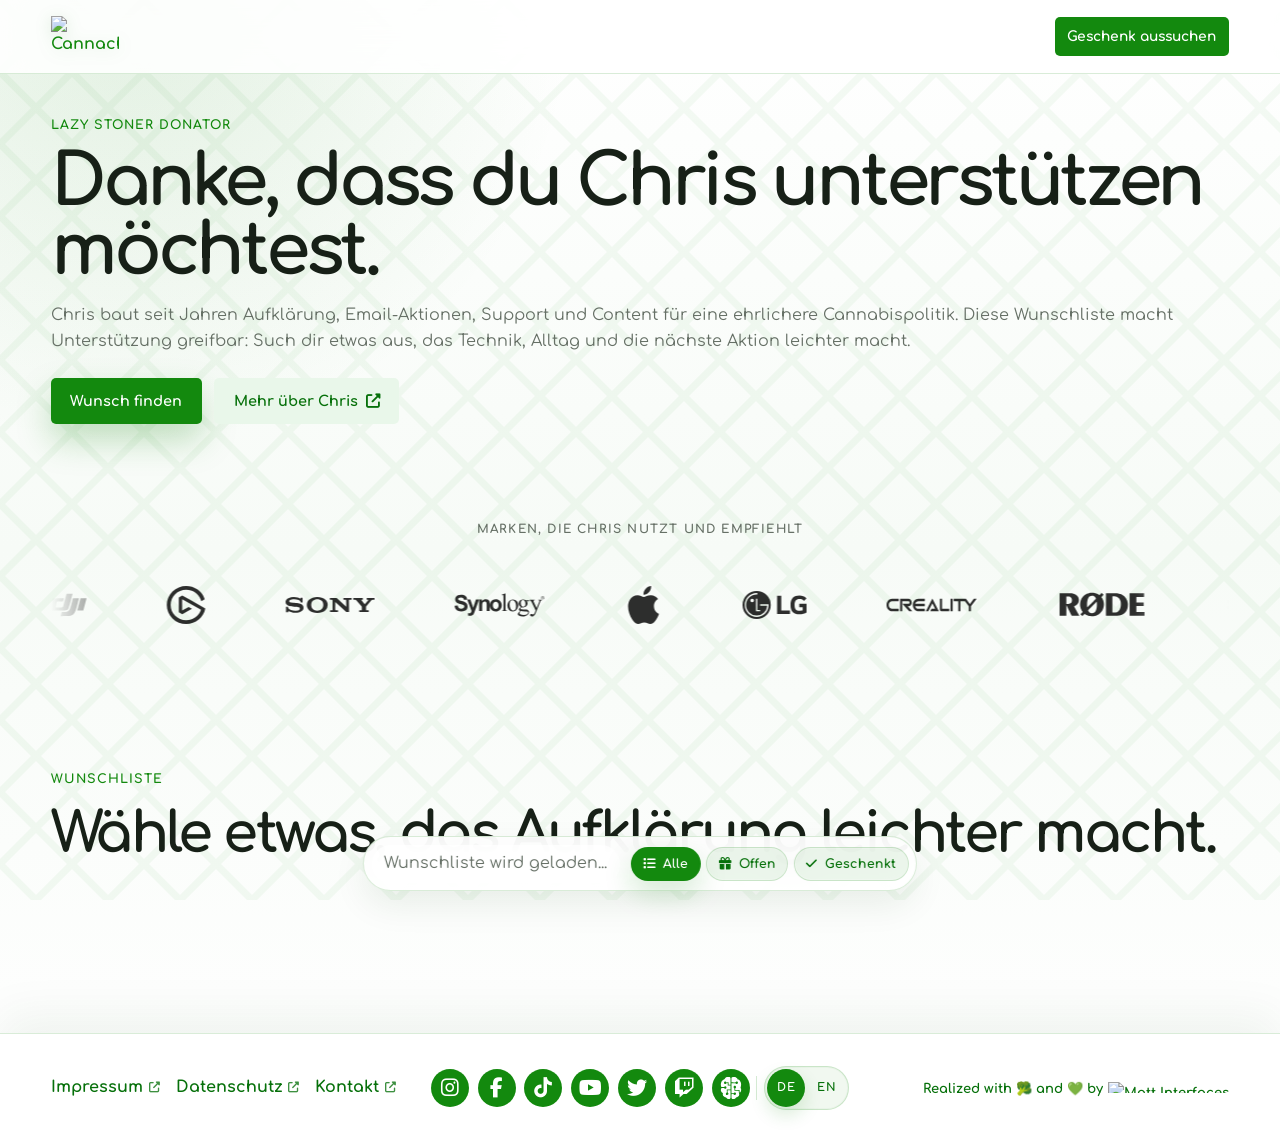
==== commit 04a755eb: "Emit JSON-LD as @graph with Organization logo and BreadcrumbList The Rich Results Test reported 'no " ====
--- a/index.html
+++ b/index.html
@@ -51,7 +51,7 @@
     <link rel="stylesheet" href="assets/vendor/fontawesome/css/brands.min.css">
     <link rel="stylesheet" href="styles/main.css">
 <!-- JSON-LD:BEGIN (generated by scripts/build-schema.mjs - do not edit manually) -->
-    <script type="application/ld+json" id="wishlist-schema">{"@context":"https://schema.org","@type":"WebPage","@id":"https://lsd.cannachris.de/#webpage","name":"Lazy Stoner Donator - Cannachris Wunschliste","inLanguage":"de-DE","description":"Unterstütze Cannachris mit Wunschgeschenken, Social-Wish-Aktionen, Spendenideen und Support für Content, Cannabis-Aufklärung, Aktivismus und Community.","isPartOf":{"@type":"WebSite","@id":"https://lsd.cannachris.de/#website","name":"Lazy Stoner Donator","alternateName":"Cannachris","url":"https://lsd.cannachris.de/"},"about":{"@type":"Person","name":"Cannachris","url":"https://cannachris.de/"},"primaryImageOfPage":{"@type":"ImageObject","url":"https://lsd.cannachris.de/assets/social/lazy-stoner-donator-og.png","contentUrl":"https://lsd.cannachris.de/assets/social/lazy-stoner-donator-og.png","width":1200,"height":630,"caption":"Lazy Stoner Donator Social Preview mit Cannachris und grüner Support-Gestaltung."},"mainEntity":{"@type":"ItemList","name":"Lazy Stoner Donator","numberOfItems":88,"itemListElement":[{"@type":"ListItem","position":1,"item":{"@type":"Thing","@id":"https://lsd.cannachris.de/#B0H2MTN6DM","name":"DJI Osmo Pocket 3 Audio Combo mit Mic 2 (1 Sender + 1 Empfänger), Pocket-Gimbal-Vlog-Kamera, 1-Zoll-CMOS und 4K/240fps, 3-Achsen-Stabilisierung, 2× verlustfreier Zoom","url":"https://www.amazon.de/dp/B0H2MTN6DM/ref=nosim?tag=cann4chris-21","image":"https://m.media-amazon.com/images/I/418Mm7RagyL.jpg","description":"DJI Osmo Pocket 3 Audio Combo mit Mic 2 (1 Sender + 1 Empfänger), Pocket-Gimbal-Vlog-Kamera, 1-Zoll-CMOS und 4K/240fps, 3-Achsen-Stabilisierung, 2× verlustfreier Zoom","identifier":"B0H2MTN6DM"}},{"@type":"ListItem","position":2,"item":{"@type":"Thing","@id":"https://lsd.cannachris.de/#B0CH3P9K1X","name":"Elgato Prompter, Teleprompter mit integriertem Bildschirm | Drag-and-Drop-Anzeige, für DSLR, Webcam, Smartphone, liest Chat oder Skripte, Mac, PC, Stream Deck","url":"https://www.amazon.de/dp/B0CH3P9K1X/ref=nosim?tag=cann4chris-21","image":"https://m.media-amazon.com/images/I/41Zkw5EjauL.jpg","description":"Elgato Prompter, Teleprompter mit integriertem Bildschirm | Drag-and-Drop-Anzeige, für DSLR, Webcam, Smartphone, liest Chat oder Skripte, Mac, PC, Stream Deck","identifier":"B0CH3P9K1X"}},{"@type":"ListItem","position":3,"item":{"@type":"Thing","@id":"https://lsd.cannachris.de/#B0GD5LZTBP","name":"SMALLRIG A7 V / A7R V / A7 IV “Rhinoceros“ Cage für Sony Alpha 7 V/Alpha 7R V/Alpha 7 IV/Alpha 7S III/Alpha 7R IV, neues Elegantes und schlankes Design - 6029","url":"https://www.amazon.de/dp/B0GD5LZTBP/ref=nosim?tag=cann4chris-21","image":"https://m.media-amazon.com/images/I/41MOcqgMa8L.jpg","description":"SMALLRIG A7 V / A7R V / A7 IV “Rhinoceros“ Cage für Sony Alpha 7 V/Alpha 7R V/Alpha 7 IV/Alpha 7S III/Alpha 7R IV, neues Elegantes und schlankes Design - 6029","identifier":"B0GD5LZTBP"}},{"@type":"ListItem","position":4,"item":{"@type":"Thing","@id":"https://lsd.cannachris.de/#B0D8QRHQNL","name":"Sony Alpha ZV-E10 II Spiegellose APS-C Videokamera mit 16-50 mm f/3.5-5.6 (4K60p Video, 4:2:2 10Bit-Aufnahme, 26 MP, Digitale Stabilisierung, Echtzeit Auto-Augenfokus)","url":"https://www.amazon.de/dp/B0D8QRHQNL/ref=nosim?tag=cann4chris-21","image":"https://m.media-amazon.com/images/I/41VBOL3Da3L.jpg","description":"Sony Alpha ZV-E10 II Spiegellose APS-C Videokamera mit 16-50 mm f/3.5-5.6 (4K60p Video, 4:2:2 10Bit-Aufnahme, 26 MP, Digitale Stabilisierung, Echtzeit Auto-Augenfokus)","identifier":"B0D8QRHQNL"}},{"@type":"ListItem","position":5,"item":{"@type":"Thing","@id":"https://lsd.cannachris.de/#B0GV46SVK6","name":"UGREEN NASync DXP4800 GT 4 Bay NAS fuer Creator und Bueroteams (ohne HDD) | AMD Ryzen R2514, Dual 10GbE, 8GB DDR4 bis 64GB, 4K HDMI, 2 x M.2 NVMe-Steckplaetze, ECC-Support, U.2 & M.2 Slots","url":"https://www.amazon.de/dp/B0GV46SVK6/ref=nosim?tag=cann4chris-21","image":"https://nas-eu.ugreen.com/cdn/shop/files/DXP4800_GT_16058.webp?v=1780651130","description":"Eine leistungsstarke 4-Bay-NAS fuer Video-Projekte, gemeinsame Projektordner, VM-Workloads und schnelle Backups, mit AMD Ryzen Embedded R2514, Dual 10GbE und U.2-/M.2-NVMe-Reserven fuer anspruchsvolle Kreativ- und Office-Setups.","identifier":"B0GV46SVK6","keywords":"Cannachris, UGREEN, NAS, 10GbE, private Cloud, Creator Workflow","about":[{"@type":"Thing","name":"Cannachris"},{"@type":"Thing","name":"UGREEN"},{"@type":"Thing","name":"NAS"},{"@type":"Thing","name":"10GbE"},{"@type":"Thing","name":"private Cloud"},{"@type":"Thing","name":"Creator Workflow"}],"alternateName":"UGREEN DXP4800 GT fuer Creator-Workflows, private Cloud und schnelle Content-Archive","disambiguatingDescription":"Fuer Creator-Workflows, Teams & Projektarchive"}},{"@type":"ListItem","position":6,"item":{"@type":"Thing","@id":"https://lsd.cannachris.de/#ipad-pro-pencil-pro-set-2024","name":"Apple iPad Pro 13 Zoll (M4, 256 GB) mit Apple Pencil Pro als kuratiertes Amazon-Setup fuer Notizen, Schnitt, Planung und Kreativarbeit","url":"https://www.amazon.de/dp/B0D3J54R3L/ref=nosim?tag=cann4chris-21","image":"https://cdsassets.apple.com/live/7WUAS350/images/tech-specs/ipad-pro-11-inch-13-inch.png","description":"Ein starkes mobiles Setup fuer Notizen, Briefings, Recherche, visuelle Planung, Bildauswahl, Vor-Ort-Arbeit und kreative Skizzen mit Stift direkt im Workflow.","identifier":"ipad-pro-pencil-pro-set-2024","keywords":"Cannachris, iPad Pro, Apple Pencil Pro, Notizen, Kreativarbeit, mobiler Workflow","about":[{"@type":"Thing","name":"Cannachris"},{"@type":"Thing","name":"iPad Pro"},{"@type":"Thing","name":"Apple Pencil Pro"},{"@type":"Thing","name":"Notizen"},{"@type":"Thing","name":"Kreativarbeit"},{"@type":"Thing","name":"mobiler Workflow"}],"alternateName":"iPad Pro mit Apple Pencil Pro fuer mobilen Kreativ- und Planungsworkflow","disambiguatingDescription":"Fuer Skripte, Storyboards, Orga & Kreativarbeit"}},{"@type":"ListItem","position":7,"item":{"@type":"Thing","@id":"https://lsd.cannachris.de/#social-one-kind-act","name":"Eine gute Tat an einem Tag","url":"https://www.randomactsofkindness.org/kindness-ideas","image":"assets/images/social-wishes/one-kind-act.webp","description":"Ein herzliches Lächeln, aktives Zuhören oder eine kleine Hilfeleistung bewusst verschenken und jemandem den Tag leichter machen.","identifier":"social-one-kind-act","keywords":"Cannachris, gute Tat, Freundlichkeit, Alltagssolidarität, Community, Random Acts of Kindness","about":[{"@type":"Thing","name":"Cannachris"},{"@type":"Thing","name":"gute Tat"},{"@type":"Thing","name":"Freundlichkeit"},{"@type":"Thing","name":"Alltagssolidarität"},{"@type":"Thing","name":"Community"},{"@type":"Thing","name":"Random Acts of Kindness"}],"alternateName":"eine gute Tat am Tag als nicht-materiellen Wunsch schenken","disambiguatingDescription":"Für mehr Wärme im Alltag"}},{"@type":"ListItem","position":8,"item":{"@type":"Thing","@id":"https://lsd.cannachris.de/#B0DKD64CLD","name":"SMALLRIG x Brandon Li All-in-One-Videokit für Mobilgeräte, universelles Video-Rig-Kit aus Aluminium mit Schnellverschluss und 67-mm-VND-Filter für M.2-SSD, für iPhone 17, für Samsung – 4596B","url":"https://www.amazon.de/dp/B0DKD64CLD/ref=nosim?tag=cann4chris-21","image":"https://m.media-amazon.com/images/I/415u-+q2CkL.jpg","description":"SMALLRIG x Brandon Li All-in-One-Videokit für Mobilgeräte, universelles Video-Rig-Kit aus Aluminium mit Schnellverschluss und 67-mm-VND-Filter für M.2-SSD, für iPhone 17, für Samsung – 4596B","identifier":"B0DKD64CLD"}},{"@type":"ListItem","position":9,"item":{"@type":"Thing","@id":"https://lsd.cannachris.de/#B0CPFWXMBL","name":"Elgato 4K X Capture Card, HDMI 2.1, 4K144 | VRR-Passthrough, HDR10, bis 1080p240-Aufnahme, USB 3.2 Gen 2, für OBS, PS5, Xbox, Switch, PC, Mac","url":"https://www.amazon.de/dp/B0CPFWXMBL/ref=nosim?tag=cann4chris-21","image":"https://m.media-amazon.com/images/I/31w6ze0NvXL.jpg","description":"Elgato 4K X Capture Card, HDMI 2.1, 4K144 | VRR-Passthrough, HDR10, bis 1080p240-Aufnahme, USB 3.2 Gen 2, für OBS, PS5, Xbox, Switch, PC, Mac","identifier":"B0CPFWXMBL"}},{"@type":"ListItem","position":10,"item":{"@type":"Thing","@id":"https://lsd.cannachris.de/#B0CPL72C61","name":"Osprey Archeon 30L Backpacking Backpack for Men and Women, Black","url":"https://www.amazon.com/Osprey-Archeon-Unisex-Backpacking-Backpack/dp/B0CPL72C61?th=1","image":"https://www.ospreycanada.com/wp-content/uploads/osprey-lifestyle-day-packs/10005915.jpg","description":"30L Osprey Archeon mit 16-Zoll-Laptopfach, Tech-Organisation, NanoTough-Coating, bluesign-zertifizierten Materialien und modularen Front-Straps.","identifier":"B0CPL72C61","disambiguatingDescription":"Für Alltag, Reisen & Technik"}},{"@type":"ListItem","position":11,"item":{"@type":"Thing","@id":"https://lsd.cannachris.de/#campaign-aekn-transparency","name":"ÄKN-Transparenzkampagne unterstützen","url":"https://cannachris.de/aekn-anfrage/","image":"assets/images/social-wishes/aekn-campaign.webp","description":"Eine vorausgefüllte Anfrage an die Ärztekammer Niedersachsen senden und wissenschaftliche Redlichkeit in der Cannabispolitik einfordern.","identifier":"campaign-aekn-transparency","keywords":"Cannachris, ÄKN, Cannabispolitik, Transparenz, Wissenschaft, Petitionsrecht","about":[{"@type":"Thing","name":"Cannachris"},{"@type":"Thing","name":"ÄKN"},{"@type":"Thing","name":"Cannabispolitik"},{"@type":"Thing","name":"Transparenz"},{"@type":"Thing","name":"Wissenschaft"},{"@type":"Thing","name":"Petitionsrecht"}],"alternateName":"ÄKN Cannabis Transparenzkampagne unterstützen","disambiguatingDescription":"Für Wissenschaft & Transparenz"}},{"@type":"ListItem","position":12,"item":{"@type":"Thing","@id":"https://lsd.cannachris.de/#B07L755X9G","name":"Elgato Key Light, professionelle Studioleuchte, 2800 Lumen | WLAN-App-Steuerung, 2900-7000K Farbtemperatur, 160 OSRAM-LEDs, Opalglas-Diffusion, Tischklemme","url":"https://www.amazon.de/dp/B07L755X9G/ref=nosim?tag=cann4chris-21","image":"https://m.media-amazon.com/images/I/31hDyrbUv+L.jpg","description":"Elgato Key Light, professionelle Studioleuchte, 2800 Lumen | WLAN-App-Steuerung, 2900-7000K Farbtemperatur, 160 OSRAM-LEDs, Opalglas-Diffusion, Tischklemme","identifier":"B07L755X9G"}},{"@type":"ListItem","position":13,"item":{"@type":"Thing","@id":"https://lsd.cannachris.de/#B09738CV2G","name":"Elgato Stream Deck MK.2 Studio-Controller, 15 Makrotasten | Für Aktionen in OBS, Twitch, YouTube und mehr, visuelles Feedback, hunderte Plugins, Mac und PC","url":"https://www.amazon.de/dp/B09738CV2G/ref=nosim?tag=cann4chris-21","image":"https://m.media-amazon.com/images/I/41G+KLmHC6L.jpg","description":"Elgato Stream Deck MK.2 Studio-Controller, 15 Makrotasten | Für Aktionen in OBS, Twitch, YouTube und mehr, visuelles Feedback, hunderte Plugins, Mac und PC","identifier":"B09738CV2G"}},{"@type":"ListItem","position":14,"item":{"@type":"Thing","@id":"https://lsd.cannachris.de/#B0DP4KR25W","name":"Rode Wireless Pro Mikrofon-Set mit Interview GO Handadapter und keepdrum Fell-Windschutz Schwarz","url":"https://www.amazon.de/dp/B0DP4KR25W/ref=nosim?tag=cann4chris-21","image":"https://m.media-amazon.com/images/I/417Dw6X8D5L.jpg","description":"Rode Wireless Pro Mikrofon-Set mit Interview GO Handadapter und keepdrum Fell-Windschutz Schwarz","identifier":"B0DP4KR25W"}},{"@type":"ListItem","position":15,"item":{"@type":"Thing","@id":"https://lsd.cannachris.de/#B0D6RPG3T7","name":"SMALLRIG 1,33x Anamorphotisches Objektiv für Mobiltelefone, 2.4:1 Breitbild-Deformationsobjektiv mit T-Mount für Filmaufnahmen, Handy-Kinoobjektiv für iPhone 15/14/13/12, für Samsung S21/S22-4590","url":"https://www.amazon.de/dp/B0D6RPG3T7/ref=nosim?tag=cann4chris-21","image":"https://m.media-amazon.com/images/I/31twY8MCPcL.jpg","description":"SMALLRIG 1,33x Anamorphotisches Objektiv für Mobiltelefone, 2.4:1 Breitbild-Deformationsobjektiv mit T-Mount für Filmaufnahmen, Handy-Kinoobjektiv für iPhone 15/14/13/12, für Samsung S21/S22-4590","identifier":"B0D6RPG3T7"}},{"@type":"ListItem","position":16,"item":{"@type":"Thing","@id":"https://lsd.cannachris.de/#social-transparency-request","name":"Eine Transparenzfrage stellen","url":"https://fragdenstaat.de/anfrage-stellen/","image":"assets/images/social-wishes/transparency-request.webp","description":"Eine konkrete Informationsfreiheitsanfrage stellen oder jemanden dabei unterstützen, Akten, Daten und Entscheidungen nachvollziehbar zu machen.","identifier":"social-transparency-request","keywords":"Cannachris, FragDenStaat, Informationsfreiheit, Transparenz, Demokratie, IFG","about":[{"@type":"Thing","name":"Cannachris"},{"@type":"Thing","name":"FragDenStaat"},{"@type":"Thing","name":"Informationsfreiheit"},{"@type":"Thing","name":"Transparenz"},{"@type":"Thing","name":"Demokratie"},{"@type":"Thing","name":"IFG"}],"alternateName":"Informationsfreiheitsanfrage stellen und Transparenz fördern","disambiguatingDescription":"Für politische Transparenz"}},{"@type":"ListItem","position":17,"item":{"@type":"Thing","@id":"https://lsd.cannachris.de/#B0DCBCVFT2","name":"SMALLRIG Universal Quick Release Phone Cage Kit Aluminium Smartphone Video Rig mit kabelloser Steuerung, Unterstützung für MagSafe, für iPhone 17 16 15 14Serie für Samsung S25 für Pixel - 4597","url":"https://www.amazon.de/dp/B0DCBCVFT2/ref=nosim?tag=cann4chris-21","image":"https://m.media-amazon.com/images/I/41UKHDIMR2L.jpg","description":"SMALLRIG Universal Quick Release Phone Cage Kit Aluminium Smartphone Video Rig mit kabelloser Steuerung, Unterstützung für MagSafe, für iPhone 17 16 15 14Serie für Samsung S25 für Pixel - 4597","identifier":"B0DCBCVFT2"}},{"@type":"ListItem","position":18,"item":{"@type":"Thing","@id":"https://lsd.cannachris.de/#B0CTJ7PVN1","name":"Shure MV7+ Podcast Mikrofon-Verbessertes Audio, LED-Touchpanel, USB-C- und XLR-Ausgänge, Auto-Level-Modus, digitaler Pop-Filter, Halleffekte, Podcasting, Streaming, Aufnahme - Schwarz","url":"https://www.amazon.de/dp/B0CTJ7PVN1/ref=nosim?tag=cann4chris-21","image":"https://m.media-amazon.com/images/I/41VBDk7OHSL.jpg","description":"Shure MV7+ Podcast Mikrofon-Verbessertes Audio, LED-Touchpanel, USB-C- und XLR-Ausgänge, Auto-Level-Modus, digitaler Pop-Filter, Halleffekte, Podcasting, Streaming, Aufnahme - Schwarz","identifier":"B0CTJ7PVN1"}},{"@type":"ListItem","position":19,"item":{"@type":"Thing","@id":"https://lsd.cannachris.de/#B0FKBNYF46","name":"LG UltraWide 49U950A-W.AEU (49 Zoll) 32:9 Curved DQHD Nano IPS Monitor, 144Hz, AMD FreeSync™ Premium, DisplayHDR™ 400, USB-C (90W), Weiß","url":"https://www.amazon.de/dp/B0FKBNYF46/ref=nosim?tag=cann4chris-21","image":"https://m.media-amazon.com/images/I/41i5FttJHYL.jpg","description":"LG UltraWide 49U950A-W.AEU (49 Zoll) 32:9 Curved DQHD Nano IPS Monitor, 144Hz, AMD FreeSync™ Premium, DisplayHDR™ 400, USB-C (90W), Weiß","identifier":"B0FKBNYF46"}},{"@type":"ListItem","position":20,"item":{"@type":"Thing","@id":"https://lsd.cannachris.de/#B0FK26M3HD","name":"NEEWER 18mm Weitwinkelobjektiv mit 17mm Gewinde Objektiv Clip für Handy Kamera, 100° FOV, 0,75 fache Vergrößerung, 6 Elemente in 5 Gruppen, kompatibel mit iPhone Android Samsung für Fotografie, LS-72","url":"https://www.amazon.de/dp/B0FK26M3HD/ref=nosim?tag=cann4chris-21","image":"https://m.media-amazon.com/images/I/41L64bpT9SL.jpg","description":"NEEWER 18mm Weitwinkelobjektiv mit 17mm Gewinde Objektiv Clip für Handy Kamera, 100° FOV, 0,75 fache Vergrößerung, 6 Elemente in 5 Gruppen, kompatibel mit iPhone Android Samsung für Fotografie, LS-72","identifier":"B0FK26M3HD"}},{"@type":"ListItem","position":21,"item":{"@type":"Thing","@id":"https://lsd.cannachris.de/#B0FZS1VLHV","name":"Creality K2 SE Combo 3D-Drucker 2026, Multicolor-Druck mit CFS, bis zu 500 mm/s Hochgeschwindigkeit, intelligente Auto-Nivellierung, Vollmetall-Rahmen, komplett vormontiert, 220 × 215 × 245 mm Bauraum","url":"https://www.amazon.de/dp/B0FZS1VLHV/ref=nosim?tag=cann4chris-21","image":"https://m.media-amazon.com/images/I/41RLr38VQ0L.jpg","description":"Creality K2 SE Combo 3D-Drucker 2026, Multicolor-Druck mit CFS, bis zu 500 mm/s Hochgeschwindigkeit, intelligente Auto-Nivellierung, Vollmetall-Rahmen, komplett vormontiert, 220 × 215 × 245 mm Bauraum","identifier":"B0FZS1VLHV"}},{"@type":"ListItem","position":22,"item":{"@type":"Thing","@id":"https://lsd.cannachris.de/#B0BLD1KBHQ","name":"DJI RS 3 Mini Kamera-Gimbal-Stabilisator für Canon, Sony, Nikon und Fujifilm, 2 kg getestete Zuladung, native vertikale Aufnahmen, Bluetooth-Aufnahmetaste, RS-Stabilisierung der 3. Generation, 795 g","url":"https://www.amazon.de/dp/B0BLD1KBHQ/ref=nosim?tag=cann4chris-21","image":"https://m.media-amazon.com/images/I/31q3LMFZHRL.jpg","description":"DJI RS 3 Mini Kamera-Gimbal-Stabilisator für Canon, Sony, Nikon und Fujifilm, 2 kg getestete Zuladung, native vertikale Aufnahmen, Bluetooth-Aufnahmetaste, RS-Stabilisierung der 3. Generation, 795 g","identifier":"B0BLD1KBHQ"}},{"@type":"ListItem","position":23,"item":{"@type":"Thing","@id":"https://lsd.cannachris.de/#B09JBVR5B4","name":"RØDE PSA1+ Professionelles Gelenkarmstativ für Studioanwendungen mit innovativem Federsystem, Neopren, Schwarz","url":"https://www.amazon.de/dp/B09JBVR5B4/ref=nosim?tag=cann4chris-21","image":"https://m.media-amazon.com/images/I/21nCXzbCM1L.jpg","description":"RØDE PSA1+ Professionelles Gelenkarmstativ für Studioanwendungen mit innovativem Federsystem, Neopren, Schwarz","identifier":"B09JBVR5B4"}},{"@type":"ListItem","position":24,"item":{"@type":"Thing","@id":"https://lsd.cannachris.de/#social-digital-courage","name":"Digitale Zivilcourage zeigen","url":"https://www.ichbinhier.eu/digitale-zivilcourage-lernen-gegen-hass-im-netz","image":"assets/images/social-wishes/digital-courage.webp","description":"Nicht wegscrollen, sondern freundlich, sachlich und solidarisch reagieren, wenn Menschen online abgewertet oder angegriffen werden.","identifier":"social-digital-courage","keywords":"Cannachris, digitale Zivilcourage, Hass im Netz, ichbinhier, Gegenrede, Demokratie","about":[{"@type":"Thing","name":"Cannachris"},{"@type":"Thing","name":"digitale Zivilcourage"},{"@type":"Thing","name":"Hass im Netz"},{"@type":"Thing","name":"ichbinhier"},{"@type":"Thing","name":"Gegenrede"},{"@type":"Thing","name":"Demokratie"}],"alternateName":"digitale Zivilcourage lernen und Hass im Netz begegnen","disambiguatingDescription":"Für bessere Kommentarspalten"}},{"@type":"ListItem","position":25,"item":{"@type":"Thing","@id":"https://lsd.cannachris.de/#social-digital-wellbeing","name":"Raus aus dem Doomscrolling, rein ins echte Leben","url":"https://www.demokratie-leben.de/","image":"assets/images/social-wishes/democracy.webp","description":"Wenn der Feed dich nur noch leer zieht, darfst du liebevoll Stopp sagen: einmal tief durchatmen, kurz rausgehen, jemandem schreiben oder vor Ort etwas Gutes für Demokratie und Miteinander tun.","identifier":"social-digital-wellbeing","keywords":"Cannachris, digital wellbeing, Doomscrolling, Demokratie, Selbstfürsorge, Engagement","about":[{"@type":"Thing","name":"Cannachris"},{"@type":"Thing","name":"digital wellbeing"},{"@type":"Thing","name":"Doomscrolling"},{"@type":"Thing","name":"Demokratie"},{"@type":"Thing","name":"Selbstfürsorge"},{"@type":"Thing","name":"Engagement"}],"alternateName":"doomscrolling unterbrechen und neue Energie für Selbstfürsorge und demokratisches Engagement finden","disambiguatingDescription":"Für Kopf, Herz & echten Kontakt"}},{"@type":"ListItem","position":26,"item":{"@type":"Thing","@id":"https://lsd.cannachris.de/#B0CPYGYF11","name":"Venty Vaporizer von Storz & Bickel – das neueste Gerät – Gehen Sie mit dem Strom! | Storz & Bickel Venty Vaporizer – das neueste Gerät – Gehen Sie mit dem Strom!","url":"https://www.amazon.de/dp/B0CPYGYF11/ref=nosim?tag=cann4chris-21","image":"https://m.media-amazon.com/images/I/31tDbc0XO1L.jpg","description":"Venty Vaporizer von Storz & Bickel – das neueste Gerät – Gehen Sie mit dem Strom! | Storz & Bickel Venty Vaporizer – das neueste Gerät – Gehen Sie mit dem Strom!","identifier":"B0CPYGYF11"}},{"@type":"ListItem","position":27,"item":{"@type":"Thing","@id":"https://lsd.cannachris.de/#B07QR6Z1JB","name":"Focusrite Scarlett Solo 3. Gen USB-Audio-Interface-Bundle für Gitarristen, Sänger oder Produzenten. Klang in Studioqualität und sämtliche Software, die du für Aufnahmen und Kompositionen benötigst","url":"https://www.amazon.de/dp/B07QR6Z1JB/ref=nosim?tag=cann4chris-21","image":"https://m.media-amazon.com/images/I/31Ty6bmUmVL.jpg","description":"Focusrite Scarlett Solo 3. Gen USB-Audio-Interface-Bundle für Gitarristen, Sänger oder Produzenten. Klang in Studioqualität und sämtliche Software, die du für Aufnahmen und Kompositionen benötigst","identifier":"B07QR6Z1JB"}},{"@type":"ListItem","position":28,"item":{"@type":"Thing","@id":"https://lsd.cannachris.de/#B0DZ1VY1LR","name":"NEEWER 24\"x24\" Softbox Beleuchtungsset mit Stativständern, 2er Pack, 45W zweifarbige 2,4G LED Glühbirnen, 10 Kanäle, 2900K-7000K, 1400Lux/m, CRI95, 20m Fernbedienung, Fotografie Dauerlicht kit, NK103","url":"https://www.amazon.de/dp/B0DZ1VY1LR/ref=nosim?tag=cann4chris-21","image":"https://m.media-amazon.com/images/I/4117gvrSLaL.jpg","description":"NEEWER 24\"x24\" Softbox Beleuchtungsset mit Stativständern, 2er Pack, 45W zweifarbige 2,4G LED Glühbirnen, 10 Kanäle, 2900K-7000K, 1400Lux/m, CRI95, 20m Fernbedienung, Fotografie Dauerlicht kit, NK103","identifier":"B0DZ1VY1LR"}},{"@type":"ListItem","position":29,"item":{"@type":"Thing","@id":"https://lsd.cannachris.de/#B07T9T4Z7J","name":"VOLCANO HYBRID Vaporizer","url":"https://www.amazon.de/dp/B07T9T4Z7J/ref=nosim?tag=cann4chris-21","image":"https://m.media-amazon.com/images/I/41tFBPlCWqL.jpg","description":"VOLCANO HYBRID Vaporizer","identifier":"B07T9T4Z7J"}},{"@type":"ListItem","position":30,"item":{"@type":"Thing","@id":"https://lsd.cannachris.de/#B0FJY37ZLP","name":"APEXEL 100Ultra Makro Objektiv mit Ringlicht, verbesserte Version des Objektiv für Handy für iPhone, Samsung, Pixel","url":"https://www.amazon.de/dp/B0FJY37ZLP/ref=nosim?tag=cann4chris-21","image":"https://m.media-amazon.com/images/I/41bJeZawN9L.jpg","description":"APEXEL 100Ultra Makro Objektiv mit Ringlicht, verbesserte Version des Objektiv für Handy für iPhone, Samsung, Pixel","identifier":"B0FJY37ZLP"}},{"@type":"ListItem","position":31,"item":{"@type":"Thing","@id":"https://lsd.cannachris.de/#B0FKFZH65C","name":"EMART Weiß Hintergrund 165x220cm, White Screen Roll-up Panel Fotohintergrund, Weißer Hintergrund mit Ständer für Fotostudio, Streaming, Videokonferenzen, TikTok, Zoom","url":"https://www.amazon.de/dp/B0FKFZH65C/ref=nosim?tag=cann4chris-21","image":"https://m.media-amazon.com/images/I/318tAK4IWlL.jpg","description":"EMART Weiß Hintergrund 165x220cm, White Screen Roll-up Panel Fotohintergrund, Weißer Hintergrund mit Ständer für Fotostudio, Streaming, Videokonferenzen, TikTok, Zoom","identifier":"B0FKFZH65C"}},{"@type":"ListItem","position":32,"item":{"@type":"Thing","@id":"https://lsd.cannachris.de/#B0F664T5TN","name":"Zeadio All-in-One Video-Rig-Kit, Handheld Stabilisator mit Smartphone-Cage, RGB-Videoleuchte, Mikrofon, Action-Kamera-Adapter, kompatibel mit Smartphones, Action-Kameras, DSLRs und anderen Kameras usw","url":"https://www.amazon.de/dp/B0F664T5TN/ref=nosim?tag=cann4chris-21","image":"https://m.media-amazon.com/images/I/41NCmOtDmWL.jpg","description":"Zeadio All-in-One Video-Rig-Kit, Handheld Stabilisator mit Smartphone-Cage, RGB-Videoleuchte, Mikrofon, Action-Kamera-Adapter, kompatibel mit Smartphones, Action-Kameras, DSLRs und anderen Kameras usw","identifier":"B0F664T5TN"}},{"@type":"ListItem","position":33,"item":{"@type":"Thing","@id":"https://lsd.cannachris.de/#social-foodsharing","name":"Lebensmittel retten und teilen","url":"https://foodsharing.de/","image":"assets/images/social-wishes/foodsharing.webp","description":"Überschüssige Lebensmittel weitergeben, Fairteiler nutzen oder lokal mithelfen, damit gute Dinge nicht in der Tonne landen.","identifier":"social-foodsharing","keywords":"Cannachris, foodsharing, Lebensmittelrettung, Nachhaltigkeit, Community, Ressourcenschutz","about":[{"@type":"Thing","name":"Cannachris"},{"@type":"Thing","name":"foodsharing"},{"@type":"Thing","name":"Lebensmittelrettung"},{"@type":"Thing","name":"Nachhaltigkeit"},{"@type":"Thing","name":"Community"},{"@type":"Thing","name":"Ressourcenschutz"}],"alternateName":"Lebensmittel retten und mit foodsharing teilen","disambiguatingDescription":"Für weniger Verschwendung"}},{"@type":"ListItem","position":34,"item":{"@type":"Thing","@id":"https://lsd.cannachris.de/#B00N2OQCIA","name":"AFAITH 6in1 Kit, Wireless Bluetooth Fernkamera Blendenverschluss Release Control + Ausziehbares Selbstporträt Teleskop Handheld Monopod + Einstellbarer Smartphone Adapter Telefonhalter + Einziehbarer Drehturm Stativhalter Halter + Fischaugenobjektiv + Weitwinkelobjektiv + Makroobjektiv für iPhone 7 / 7plus 6 plus / 6, Samsung Galaxy S8 / S7 Edge / S6 Edge, Huawei P9 / P10, HTC, Blackberry, Smartphones GP036B (Schwarz)","url":"https://www.amazon.de/dp/B00N2OQCIA/ref=nosim?tag=cann4chris-21","image":"https://m.media-amazon.com/images/I/7193IuYpB7L.jpg","description":"AFAITH 6in1 Kit, Wireless Bluetooth Fernkamera Blendenverschluss Release Control + Ausziehbares Selbstporträt Teleskop Handheld Monopod + Einstellbarer Smartphone Adapter Telefonhalter + Einziehbarer Drehturm Stativhalter Halter + Fischaugenobjektiv + Weitwinkelobjektiv + Makroobjektiv für iPhone 7 / 7plus 6 plus / 6, Samsung Galaxy S8 / S7 Edge / S6 Edge, Huawei P9 / P10, HTC, Blackberry, Smartphones GP036B (Schwarz)","identifier":"B00N2OQCIA"}},{"@type":"ListItem","position":35,"item":{"@type":"Thing","@id":"https://lsd.cannachris.de/#B0CTCD7CS5","name":"TOCOL für iPhone 14 Hülle für Magsafe, Vollständiger Kameraschutz Stoßfest Kratzfest Transluzente Rückseite Magnetisch Handyhülle für iPhone 14 Case, Schwarz","url":"https://www.amazon.de/dp/B0CTCD7CS5/ref=nosim?tag=cann4chris-21","image":"https://m.media-amazon.com/images/I/41uklR0Pm-L.jpg","description":"TOCOL für iPhone 14 Hülle für Magsafe, Vollständiger Kameraschutz Stoßfest Kratzfest Transluzente Rückseite Magnetisch Handyhülle für iPhone 14 Case, Schwarz","identifier":"B0CTCD7CS5"}},{"@type":"ListItem","position":36,"item":{"@type":"Thing","@id":"https://lsd.cannachris.de/#B0C58TRNQV","name":"STREBITO Mini-Elektroschrauber, 144-teiliges Elektro-Präzisionsschraubendreher-Set Kleiner Akkuschrauber, Elektronik-Reparatur-Werkzeugsatz für PC, Computer, Laptop, Telefon, RC-Drohne","url":"https://www.amazon.de/dp/B0C58TRNQV/ref=nosim?tag=cann4chris-21","image":"https://m.media-amazon.com/images/I/81MNRt-bmIL.jpg","description":"STREBITO Mini-Elektroschrauber, 144-teiliges Elektro-Präzisionsschraubendreher-Set Kleiner Akkuschrauber, Elektronik-Reparatur-Werkzeugsatz für PC, Computer, Laptop, Telefon, RC-Drohne","identifier":"B0C58TRNQV"}},{"@type":"ListItem","position":37,"item":{"@type":"Thing","@id":"https://lsd.cannachris.de/#B00OVAXR50","name":"Behringer EUROPORT PPA500BT Ultrakompaktes tragbares 500-Watt-6-Kanal-PA-System mit Bluetooth-Drahtlostechnologie, drahtloser Mikrofonoption, Klark Teknik Multi-FX-Prozessor und FBQ-Feedback-Erkennung","url":"https://www.amazon.de/dp/B00OVAXR50/ref=nosim?tag=cann4chris-21","image":"https://m.media-amazon.com/images/I/71jMrGV+vzL.jpg","description":"Behringer EUROPORT PPA500BT Ultrakompaktes tragbares 500-Watt-6-Kanal-PA-System mit Bluetooth-Drahtlostechnologie, drahtloser Mikrofonoption, Klark Teknik Multi-FX-Prozessor und FBQ-Feedback-Erkennung","identifier":"B00OVAXR50"}},{"@type":"ListItem","position":38,"item":{"@type":"Thing","@id":"https://lsd.cannachris.de/#campaign-augsburg-csc","name":"Augsburg/CSC-Kampagne stärken","url":"https://cannachris.de/cannabis-social-clubs-genehmigung-deutschland-email-aktion/","image":"assets/images/social-wishes/aekn-campaign.webp","description":"Die CSC-Genehmigungsaktion teilen oder nutzen, damit lokale Anbauvereinigungen nicht unnötig ausgebremst werden.","identifier":"campaign-augsburg-csc","keywords":"Cannachris, Augsburg, Cannabis Social Club, CSC, CanG, Bayern, Genehmigung","about":[{"@type":"Thing","name":"Cannachris"},{"@type":"Thing","name":"Augsburg"},{"@type":"Thing","name":"Cannabis Social Club"},{"@type":"Thing","name":"CSC"},{"@type":"Thing","name":"CanG"},{"@type":"Thing","name":"Bayern"},{"@type":"Thing","name":"Genehmigung"}],"alternateName":"Augsburg CSC Kampagne und Cannabis Social Club Genehmigung unterstützen","disambiguatingDescription":"Für Clubs & lokale Praxis"}},{"@type":"ListItem","position":39,"item":{"@type":"Thing","@id":"https://lsd.cannachris.de/#B06WLQFVVV","name":"CASCHA Sopran Ukulele Set für Kinder und Erwachsene I Starter Kit mit 3 Plektren Tasche Lehrbuch Lernvideos über QR-Code Stimmgerät I Set Aquila Saiten Nylon I Kleine Hawaii Gitarre Braun","url":"https://www.amazon.de/dp/B06WLQFVVV/ref=nosim?tag=cann4chris-21","image":"https://m.media-amazon.com/images/I/81M3zV0bY9L.jpg","description":"CASCHA Sopran Ukulele Set für Kinder und Erwachsene I Starter Kit mit 3 Plektren Tasche Lehrbuch Lernvideos über QR-Code Stimmgerät I Set Aquila Saiten Nylon I Kleine Hawaii Gitarre Braun","identifier":"B06WLQFVVV"}},{"@type":"ListItem","position":40,"item":{"@type":"Thing","@id":"https://lsd.cannachris.de/#B078WST5RK","name":"Samsung MZ-76E1T0B/EU 860 EVO 1 TB SATA 2,5\" Interne SSD Schwarz","url":"https://www.amazon.de/dp/B078WST5RK/ref=nosim?tag=cann4chris-21","image":"https://m.media-amazon.com/images/I/414xvZZLu2L.jpg","description":"Samsung MZ-76E1T0B/EU 860 EVO 1 TB SATA 2,5\" Interne SSD Schwarz","identifier":"B078WST5RK"}},{"@type":"ListItem","position":41,"item":{"@type":"Thing","@id":"https://lsd.cannachris.de/#B00O9VRKIQ","name":"SATA-3 HDD/SSD Caddy mit Schnellauswerf-Mechanismus für DELL Latitude E6220, E6320, E6420, E6520, E6230, E6330, E6430, E6430s, E6520, E6530 mit Opticaddy OptiSpeed Technologie - ersetzt optisches Laufwerk (original Opticaddy Festplattenrahmen, Einbaurahmen, Adapter)","url":"https://www.amazon.de/dp/B00O9VRKIQ/ref=nosim?tag=cann4chris-21","image":"https://m.media-amazon.com/images/I/71ep0ccjVeL.jpg","description":"SATA-3 HDD/SSD Caddy mit Schnellauswerf-Mechanismus für DELL Latitude E6220, E6320, E6420, E6520, E6230, E6330, E6430, E6430s, E6520, E6530 mit Opticaddy OptiSpeed Technologie - ersetzt optisches Laufwerk (original Opticaddy Festplattenrahmen, Einbaurahmen, Adapter)","identifier":"B00O9VRKIQ"}},{"@type":"ListItem","position":42,"item":{"@type":"Thing","@id":"https://lsd.cannachris.de/#social-dkms-registration","name":"Einen geliebten Menschen anrufen und sagen, dass du ihn liebst","url":"https://www.who.int/news-room/questions-and-answers/item/social-connection","image":"assets/images/social-wishes/one-kind-act.webp","description":"Heute bewusst einen geliebten Menschen anrufen, echte Zuneigung aussprechen und damit Verbindung, Sicherheit und emotionale Naehe staerken.","identifier":"social-dkms-registration","keywords":"Cannachris, soziale Verbundenheit, mentale Gesundheit, Liebe sagen, Anruf, WHO","about":[{"@type":"Thing","name":"Cannachris"},{"@type":"Thing","name":"soziale Verbundenheit"},{"@type":"Thing","name":"mentale Gesundheit"},{"@type":"Thing","name":"Liebe sagen"},{"@type":"Thing","name":"Anruf"},{"@type":"Thing","name":"WHO"}],"alternateName":"einen geliebten Menschen anrufen und sagen, dass man ihn liebt","disambiguatingDescription":"Fuer Naehe & mentale Gesundheit"}},{"@type":"ListItem","position":43,"item":{"@type":"Thing","@id":"https://lsd.cannachris.de/#B0DWSXGGPS","name":"Longer RAY5 Laser Graviermaschine, 20W Laser-Ausgangsleistung, 3,5“ Farb-Touchscreen, Offline-Steuerung über App, Gravurwerkzeug für Metall/Glas/Holz, Arbeitsbereich 400x365mm","url":"https://www.amazon.de/dp/B0DWSXGGPS/ref=nosim?tag=cann4chris-21","image":"https://m.media-amazon.com/images/I/71KQcxfk+UL.jpg","description":"Longer RAY5 Laser Graviermaschine, 20W Laser-Ausgangsleistung, 3,5“ Farb-Touchscreen, Offline-Steuerung über App, Gravurwerkzeug für Metall/Glas/Holz, Arbeitsbereich 400x365mm","identifier":"B0DWSXGGPS"}},{"@type":"ListItem","position":44,"item":{"@type":"Thing","@id":"https://lsd.cannachris.de/#B0H3YXTKQ6","name":"2026 große Powerbank 80000mAh, Power Bank 30W PD USB-C Schnellladefunktion, Externer Akku mit LED-Anzeige, 5 Ausgängen und 2 Eingängen, Externer Handyakku kompatibel mit iPhone,Samsung Tablets Outdoor","url":"https://www.amazon.de/dp/B0H3YXTKQ6/ref=nosim?tag=cann4chris-21","image":"https://m.media-amazon.com/images/I/41E+yTJJLmL.jpg","description":"2026 große Powerbank 80000mAh, Power Bank 30W PD USB-C Schnellladefunktion, Externer Akku mit LED-Anzeige, 5 Ausgängen und 2 Eingängen, Externer Handyakku kompatibel mit iPhone,Samsung Tablets Outdoor","identifier":"B0H3YXTKQ6"}},{"@type":"ListItem","position":45,"item":{"@type":"Thing","@id":"https://lsd.cannachris.de/#B0D3F48SYB","name":"70x70cm Scrog Netz Pflanzennetz Grow Net, Garden Net Plant Net, Trellis Net for Climbing Plants Cucumbers, Cucumber Net for Greenhouse, Support of Tent System for Garden, Elastic Trellis Net","url":"https://www.amazon.de/dp/B0D3F48SYB/ref=nosim?tag=cann4chris-21","image":"https://m.media-amazon.com/images/I/41OYemtzAcL.jpg","description":"70x70cm Scrog Netz Pflanzennetz Grow Net, Garden Net Plant Net, Trellis Net for Climbing Plants Cucumbers, Cucumber Net for Greenhouse, Support of Tent System for Garden, Elastic Trellis Net","identifier":"B0D3F48SYB"}},{"@type":"ListItem","position":46,"item":{"@type":"Thing","@id":"https://lsd.cannachris.de/#B0068J6KMO","name":"Auto-K Racing Lackspray lichtblau RAL 5012 400 ml Autolack Spraylack Sprühlack","url":"https://www.amazon.de/dp/B0068J6KMO/ref=nosim?tag=cann4chris-21","image":"https://m.media-amazon.com/images/I/41+1+X2WD+L.jpg","description":"Auto-K Racing Lackspray lichtblau RAL 5012 400 ml Autolack Spraylack Sprühlack","identifier":"B0068J6KMO"}},{"@type":"ListItem","position":47,"item":{"@type":"Thing","@id":"https://lsd.cannachris.de/#B01N4PEWFW","name":"Baxboy Herren-Hemd Slim-Fit Bügelleicht Für Anzug, Business, Hochzeit, Freizeit - Langarm Hemden für Männer Langarmhemd R-44","url":"https://www.amazon.de/dp/B01N4PEWFW/ref=nosim?tag=cann4chris-21","image":"https://m.media-amazon.com/images/I/61oe2L5nvhL.jpg","description":"Baxboy Herren-Hemd Slim-Fit Bügelleicht Für Anzug, Business, Hochzeit, Freizeit - Langarm Hemden für Männer Langarmhemd R-44","identifier":"B01N4PEWFW"}},{"@type":"ListItem","position":48,"item":{"@type":"Thing","@id":"https://lsd.cannachris.de/#B00JV27MF4","name":"Boveda zur Aufbewahrung von Kräutern | 2-Wege-Feuchtigkeitsregulierung mit 62 % relativer Feuchtigkeit | Größe 8 schützt bis zu 30 g Blüten | verhindert den Verlust von Terpenen, Übertrocknung & Schimmel | wiederverschließbare Verpackung mit 10 Stück","url":"https://www.amazon.de/dp/B00JV27MF4/ref=nosim?tag=cann4chris-21","image":"https://m.media-amazon.com/images/I/51ofON6z5uL.jpg","description":"Boveda zur Aufbewahrung von Kräutern | 2-Wege-Feuchtigkeitsregulierung mit 62 % relativer Feuchtigkeit | Größe 8 schützt bis zu 30 g Blüten | verhindert den Verlust von Terpenen, Übertrocknung & Schimmel | wiederverschließbare Verpackung mit 10 Stück","identifier":"B00JV27MF4"}},{"@type":"ListItem","position":49,"item":{"@type":"Thing","@id":"https://lsd.cannachris.de/#B01LXQ2ERP","name":"Brunner Pavillon Aquamar","url":"https://www.amazon.de/dp/B01LXQ2ERP/ref=nosim?tag=cann4chris-21","image":"https://m.media-amazon.com/images/I/615IEOeQYPL.jpg","description":"Brunner Pavillon Aquamar","identifier":"B01LXQ2ERP"}},{"@type":"ListItem","position":50,"item":{"@type":"Thing","@id":"https://lsd.cannachris.de/#social-blood-donation","name":"Blutspendetermin finden","url":"https://www.drk-blutspende.de/blutspendetermine/termine/","image":"assets/images/social-wishes/blood-donation.webp","description":"Einen Termin in der Nähe suchen, Eignung prüfen und mit einer Blutspende die Versorgung von Patient:innen unterstützen.","identifier":"social-blood-donation","keywords":"Cannachris, Blutspende, DRK, Blutspendetermin, medizinische Hilfe, Solidarität","about":[{"@type":"Thing","name":"Cannachris"},{"@type":"Thing","name":"Blutspende"},{"@type":"Thing","name":"DRK"},{"@type":"Thing","name":"Blutspendetermin"},{"@type":"Thing","name":"medizinische Hilfe"},{"@type":"Thing","name":"Solidarität"}],"alternateName":"DRK Blutspendetermin finden und Blut spenden","disambiguatingDescription":"Für konkrete medizinische Hilfe"}},{"@type":"ListItem","position":51,"item":{"@type":"Thing","@id":"https://lsd.cannachris.de/#B00L0MZ8H2","name":"Club Mate Granatapfel MEHRWEG (20 x 500 ml)","url":"https://www.amazon.de/dp/B00L0MZ8H2/ref=nosim?tag=cann4chris-21","image":"https://m.media-amazon.com/images/I/81kBdH5SZBL.jpg","description":"Club Mate Granatapfel MEHRWEG (20 x 500 ml)","identifier":"B00L0MZ8H2"}},{"@type":"ListItem","position":52,"item":{"@type":"Thing","@id":"https://lsd.cannachris.de/#3846871001","name":"Die Kunst des Krieges","url":"https://www.amazon.de/dp/3846871001/ref=nosim?tag=cann4chris-21","image":"https://m.media-amazon.com/images/I/31velERaGTL.jpg","description":"Die Kunst des Krieges","identifier":"3846871001"}},{"@type":"ListItem","position":53,"item":{"@type":"Thing","@id":"https://lsd.cannachris.de/#3570552691","name":"Eine kurze Geschichte der Menschheit","url":"https://www.amazon.de/dp/3570552691/ref=nosim?tag=cann4chris-21","image":"https://m.media-amazon.com/images/I/51CePcoOfeL.jpg","description":"Eine kurze Geschichte der Menschheit","identifier":"3570552691"}},{"@type":"ListItem","position":54,"item":{"@type":"Thing","@id":"https://lsd.cannachris.de/#B01HUZ6MOK","name":"EL-Sunprotect Pilotenbrille Fliegerbrille Sonnenbrille Brille Top Design Schwarz Bunt Verspiegelt","url":"https://www.amazon.de/dp/B01HUZ6MOK/ref=nosim?tag=cann4chris-21","image":"https://m.media-amazon.com/images/I/619i1YJ68xL.jpg","description":"EL-Sunprotect Pilotenbrille Fliegerbrille Sonnenbrille Brille Top Design Schwarz Bunt Verspiegelt","identifier":"B01HUZ6MOK"}},{"@type":"ListItem","position":55,"item":{"@type":"Thing","@id":"https://lsd.cannachris.de/#B00REU57XY","name":"Elektrische Mühle aus Aluminium","url":"https://www.amazon.de/dp/B00REU57XY/ref=nosim?tag=cann4chris-21","image":"https://m.media-amazon.com/images/I/71j7gTKv28L.jpg","description":"Elektrische Mühle aus Aluminium","identifier":"B00REU57XY"}},{"@type":"ListItem","position":56,"item":{"@type":"Thing","@id":"https://lsd.cannachris.de/#B00MTF6ZVC","name":"EMART Foto Hintergrund Ständer, 2x3m Verstellbarer Hintergrundsystem mit 8 Hintergrundklemmen, 2 Sandsack für Fotostudio Porträt Produktfotografie Studiofotografie, aus Metall","url":"https://www.amazon.de/dp/B00MTF6ZVC/ref=nosim?tag=cann4chris-21","image":"https://m.media-amazon.com/images/I/41hNrvytRKL.jpg","description":"EMART Foto Hintergrund Ständer, 2x3m Verstellbarer Hintergrundsystem mit 8 Hintergrundklemmen, 2 Sandsack für Fotostudio Porträt Produktfotografie Studiofotografie, aus Metall","identifier":"B00MTF6ZVC"}},{"@type":"ListItem","position":57,"item":{"@type":"Thing","@id":"https://lsd.cannachris.de/#B0DDTJ66D3","name":"PILPOC theFube Fidget Toy - Premium Qualität Fidget Cube mit Exklusiver Schutzhülle, Anti Stress und ADHS Spielzeug, Fidget Würfel [Schwarz]","url":"https://www.amazon.de/dp/B0DDTJ66D3/ref=nosim?tag=cann4chris-21","image":"https://m.media-amazon.com/images/I/71jlYEgs1vL.jpg","description":"PILPOC theFube Fidget Toy - Premium Qualität Fidget Cube mit Exklusiver Schutzhülle, Anti Stress und ADHS Spielzeug, Fidget Würfel [Schwarz]","identifier":"B0DDTJ66D3"}},{"@type":"ListItem","position":58,"item":{"@type":"Thing","@id":"https://lsd.cannachris.de/#social-volunteering","name":"Ein Ehrenamt entdecken","url":"https://www.deutsche-stiftung-engagement-und-ehrenamt.de/","image":"assets/images/social-wishes/volunteering.webp","description":"Eine Aufgabe finden, die zur eigenen Zeit und Energie passt, und Engagement als realistische, kleine Gewohnheit starten.","identifier":"social-volunteering","keywords":"Cannachris, Ehrenamt, DSEE, Engagement, Zivilgesellschaft, lokaler Zusammenhalt","about":[{"@type":"Thing","name":"Cannachris"},{"@type":"Thing","name":"Ehrenamt"},{"@type":"Thing","name":"DSEE"},{"@type":"Thing","name":"Engagement"},{"@type":"Thing","name":"Zivilgesellschaft"},{"@type":"Thing","name":"lokaler Zusammenhalt"}],"alternateName":"Ehrenamt entdecken und lokales Engagement starten","disambiguatingDescription":"Für lokalen Zusammenhalt"}},{"@type":"ListItem","position":59,"item":{"@type":"Thing","@id":"https://lsd.cannachris.de/#B0DTYWWN4V","name":"Razer Blade 16 AI Gaming- und Arbeitslaptop, 16 Zoll QHD+ 240 Hz OLED, AMD Ryzen AI 9 365, NVIDIA GeForce RTX 5070 Ti, 32 GB RAM, 1 TB SSD, QWERTZ DE","url":"https://www.amazon.de/dp/B0DTYWWN4V/ref=nosim?tag=cann4chris-21","image":"https://multimedia.bbycastatic.ca/multimedia/products/500x500/192/19218/19218983.jpg","description":"Portabler High-End-Laptop für Video-Schnitt, Streaming, Kampagnenarbeit, Coding, Musiktools und Gaming in einem stabilen Arbeitsgerät.","identifier":"B0DTYWWN4V","disambiguatingDescription":"Für Content, Schnitt, Gaming & Arbeit"}},{"@type":"ListItem","position":60,"item":{"@type":"Thing","@id":"https://lsd.cannachris.de/#3406727867","name":"Homo Deus: Eine Geschichte von Morgen (Beck Paperback)","url":"https://www.amazon.de/dp/3406727867/ref=nosim?tag=cann4chris-21","image":"https://m.media-amazon.com/images/I/41SkuYKjgXL.jpg","description":"Homo Deus: Eine Geschichte von Morgen (Beck Paperback)","identifier":"3406727867"}},{"@type":"ListItem","position":61,"item":{"@type":"Thing","@id":"https://lsd.cannachris.de/#B07BM2FCFY","name":"Iridium GO! 9560 Satellite Terminal with Wi-Fi Hotspot","url":"https://www.amazon.de/dp/B07BM2FCFY/ref=nosim?tag=cann4chris-21","image":"https://m.media-amazon.com/images/I/519jzK6rEJL.jpg","description":"Iridium GO! 9560 Satellite Terminal with Wi-Fi Hotspot","identifier":"B07BM2FCFY"}},{"@type":"ListItem","position":62,"item":{"@type":"Thing","@id":"https://lsd.cannachris.de/#B07QJX8JW4","name":"Bernette B79 Computer Näh- und Stickmaschine inkl. Sticksoftware-Modulen","url":"https://www.amazon.de/dp/B07QJX8JW4/ref=nosim?tag=cann4chris-21","image":"https://www.bernette.com/assets/uploads/general/Products/Models/7-Series/79/_1200x685_crop_center-center_none/b79_Frontal_Anschiebetisch.png","description":"Bernette B79 Computer Näh- und Stickmaschine inkl. Sticksoftware-Modulen","identifier":"B07QJX8JW4"}},{"@type":"ListItem","position":63,"item":{"@type":"Thing","@id":"https://lsd.cannachris.de/#B000RZHU9C","name":"Katadyn 8014932 Vario Filter aus der Backcountry Serie, Schwarz","url":"https://www.amazon.de/dp/B000RZHU9C/ref=nosim?tag=cann4chris-21","image":"https://m.media-amazon.com/images/I/71UN6Sy7kJL.jpg","description":"Katadyn 8014932 Vario Filter aus der Backcountry Serie, Schwarz","identifier":"B000RZHU9C"}},{"@type":"ListItem","position":64,"item":{"@type":"Thing","@id":"https://lsd.cannachris.de/#B002GJN96U","name":"Leatherman Surge Multi-Tool - 21 strapazierfähige Werkzeuge mit Klingen - Schwarz | 21 strapazierfähige Werkzeuge mit Klingen","url":"https://www.amazon.de/dp/B002GJN96U/ref=nosim?tag=cann4chris-21","image":"https://m.media-amazon.com/images/I/61Z9EjlRBaL.jpg","description":"Leatherman Surge Multi-Tool - 21 strapazierfähige Werkzeuge mit Klingen - Schwarz | 21 strapazierfähige Werkzeuge mit Klingen","identifier":"B002GJN96U"}},{"@type":"ListItem","position":65,"item":{"@type":"Thing","@id":"https://lsd.cannachris.de/#B00NVDP3ZU","name":"LEGO 10696 Classic Mittelgroße Bausteine-Box, Bausteine mit Aufbewahrungsbox für Kinder, Geschenk für Jungen und Mädchen ab 4 Jahren","url":"https://www.amazon.de/dp/B00NVDP3ZU/ref=nosim?tag=cann4chris-21","image":"https://m.media-amazon.com/images/I/81riurHgf+L.jpg","description":"LEGO 10696 Classic Mittelgroße Bausteine-Box, Bausteine mit Aufbewahrungsbox für Kinder, Geschenk für Jungen und Mädchen ab 4 Jahren","identifier":"B00NVDP3ZU"}},{"@type":"ListItem","position":66,"item":{"@type":"Thing","@id":"https://lsd.cannachris.de/#social-democracy","name":"Demokratie vor Ort stärken","url":"https://www.demokratie-leben.de/","image":"assets/images/social-wishes/democracy.webp","description":"Ein Projekt, eine lokale Initiative oder Bildungsarbeit unterstützen, die demokratisches Miteinander praktisch erfahrbar macht.","identifier":"social-democracy","keywords":"Cannachris, Demokratie leben, Demokratie, Vielfalt, Zivilgesellschaft, Zusammenhalt","about":[{"@type":"Thing","name":"Cannachris"},{"@type":"Thing","name":"Demokratie leben"},{"@type":"Thing","name":"Demokratie"},{"@type":"Thing","name":"Vielfalt"},{"@type":"Thing","name":"Zivilgesellschaft"},{"@type":"Thing","name":"Zusammenhalt"}],"alternateName":"Demokratie vor Ort stärken und Projekte unterstützen","disambiguatingDescription":"Für Vielfalt & gegen Polarisierung"}},{"@type":"ListItem","position":67,"item":{"@type":"Thing","@id":"https://lsd.cannachris.de/#B0106K7NPS","name":"Machine Scan'n'cut Cm300","url":"https://www.amazon.de/dp/B0106K7NPS/ref=nosim?tag=cann4chris-21","image":"https://m.media-amazon.com/images/I/71fyAtn2OzL.jpg","description":"Machine Scan'n'cut Cm300","identifier":"B0106K7NPS"}},{"@type":"ListItem","position":68,"item":{"@type":"Thing","@id":"https://lsd.cannachris.de/#B08Y92Q5ZH","name":"Mactoou 5X 20L Stofftopf, Pflanzsack mit Griffe aus Filzstoff Pflanze Grow Bag für Tomaten, Gemüse, Blumen, Pflanzen - 5 Gallonen","url":"https://www.amazon.de/dp/B08Y92Q5ZH/ref=nosim?tag=cann4chris-21","image":"https://m.media-amazon.com/images/I/41UXGa2yakL.jpg","description":"Mactoou 5X 20L Stofftopf, Pflanzsack mit Griffe aus Filzstoff Pflanze Grow Bag für Tomaten, Gemüse, Blumen, Pflanzen - 5 Gallonen","identifier":"B08Y92Q5ZH"}},{"@type":"ListItem","position":69,"item":{"@type":"Thing","@id":"https://lsd.cannachris.de/#B08KWDBZDV","name":"MAVORI Thermo-Hygrometer 3er Set Digital - Mini Hygrometer Innen, 2-in-1 Feuchtigkeitsmessgerät & Raumthermometer digital °C/°F + on/off - für Raumklima, Growbox, Terrarium & Humidor - mit Batterien","url":"https://www.amazon.de/dp/B08KWDBZDV/ref=nosim?tag=cann4chris-21","image":"https://m.media-amazon.com/images/I/41QnMHk5gsL.jpg","description":"MAVORI Thermo-Hygrometer 3er Set Digital - Mini Hygrometer Innen, 2-in-1 Feuchtigkeitsmessgerät & Raumthermometer digital °C/°F + on/off - für Raumklima, Growbox, Terrarium & Humidor - mit Batterien","identifier":"B08KWDBZDV"}},{"@type":"ListItem","position":70,"item":{"@type":"Thing","@id":"https://lsd.cannachris.de/#B074ZCWG7J","name":"Motorola Sphere+ | 2 in 1 Stereo Bluetooth Lautsprecher und Kopfhörer Set | Headset und Freisprechanlage | Schwarz","url":"https://www.amazon.de/dp/B074ZCWG7J/ref=nosim?tag=cann4chris-21","image":"https://m.media-amazon.com/images/I/81k-aIyREiL.jpg","description":"Motorola Sphere+ | 2 in 1 Stereo Bluetooth Lautsprecher und Kopfhörer Set | Headset und Freisprechanlage | Schwarz","identifier":"B074ZCWG7J"}},{"@type":"ListItem","position":71,"item":{"@type":"Thing","@id":"https://lsd.cannachris.de/#B07KS64MHB","name":"New Era 59fifty Basecap Blank","url":"https://www.amazon.de/dp/B07KS64MHB/ref=nosim?tag=cann4chris-21","image":"https://m.media-amazon.com/images/I/7128xION6GL.jpg","description":"New Era 59fifty Basecap Blank","identifier":"B07KS64MHB"}},{"@type":"ListItem","position":72,"item":{"@type":"Thing","@id":"https://lsd.cannachris.de/#B01IFJEWTM","name":"Nintendo Classic Mini: Nintendo Entertainment System","url":"https://www.amazon.de/dp/B01IFJEWTM/ref=nosim?tag=cann4chris-21","image":"https://m.media-amazon.com/images/I/612soTd2aCL.jpg","description":"Nintendo Classic Mini: Nintendo Entertainment System","identifier":"B01IFJEWTM"}},{"@type":"ListItem","position":73,"item":{"@type":"Thing","@id":"https://lsd.cannachris.de/#B009URS9HK","name":"PEARL Spardose mit Zähler: Spardose mit elektronischem Münzzähler (mit Zählwerk, Sparschwein mit Zählwerk, Münz)","url":"https://www.amazon.de/dp/B009URS9HK/ref=nosim?tag=cann4chris-21","image":"https://m.media-amazon.com/images/I/71ZQw8vQQIL.jpg","description":"PEARL Spardose mit Zähler: Spardose mit elektronischem Münzzähler (mit Zählwerk, Sparschwein mit Zählwerk, Münz)","identifier":"B009URS9HK"}},{"@type":"ListItem","position":74,"item":{"@type":"Thing","@id":"https://lsd.cannachris.de/#social-neighborhood-help","name":"Nachbarschaftshilfe anbieten","url":"https://nebenan.de/","image":"assets/images/social-wishes/neighborhood.webp","description":"Etwas verleihen, kurz einkaufen, zuhören oder eine kleine praktische Hilfe in der direkten Umgebung anbieten.","identifier":"social-neighborhood-help","keywords":"Cannachris, Nachbarschaftshilfe, nebenan.de, lokale Community, Einsamkeit, Miteinander","about":[{"@type":"Thing","name":"Cannachris"},{"@type":"Thing","name":"Nachbarschaftshilfe"},{"@type":"Thing","name":"nebenan.de"},{"@type":"Thing","name":"lokale Community"},{"@type":"Thing","name":"Einsamkeit"},{"@type":"Thing","name":"Miteinander"}],"alternateName":"Nachbarschaftshilfe anbieten und lokale Gemeinschaft stärken","disambiguatingDescription":"Für Nähe im eigenen Viertel"}},{"@type":"ListItem","position":75,"item":{"@type":"Thing","@id":"https://lsd.cannachris.de/#B08YFKSWWD","name":"KODAK Step Sofort-Smartphone-Fotodrucker - Tragbarer Mini-Farb-Mobilfotodrucker - Zink 2x3” Klebefotos - Bluetooth-kompatibel mit iOS- & Android-Geräten - Spaßige Bearbeitungs-App - Blau","url":"https://www.amazon.de/dp/B08YFKSWWD/ref=nosim?tag=cann4chris-21","image":"https://m.media-amazon.com/images/I/71QpEGBGTRL.jpg","description":"KODAK Step Sofort-Smartphone-Fotodrucker - Tragbarer Mini-Farb-Mobilfotodrucker - Zink 2x3” Klebefotos - Bluetooth-kompatibel mit iOS- & Android-Geräten - Spaßige Bearbeitungs-App - Blau","identifier":"B08YFKSWWD"}},{"@type":"ListItem","position":76,"item":{"@type":"Thing","@id":"https://lsd.cannachris.de/#B07G1VZ1GY","name":"Rick and Morty Christmas Jumper Ugly Sweater, Rainbow for Men, Women, Boys and Girls","url":"https://www.amazon.de/dp/B07G1VZ1GY/ref=nosim?tag=cann4chris-21","image":"https://m.media-amazon.com/images/I/61uKF2jcK3L.jpg","description":"Rick and Morty Christmas Jumper Ugly Sweater, Rainbow for Men, Women, Boys and Girls","identifier":"B07G1VZ1GY"}},{"@type":"ListItem","position":77,"item":{"@type":"Thing","@id":"https://lsd.cannachris.de/#donation-dhv-support","name":"DHV-Arbeit mit einer Spende unterstützen","url":"https://hanfverband.de/spenden","image":"assets/images/social-wishes/dhv-donation.webp","description":"Den Deutschen Hanfverband direkt unterstützen, damit Aufklärung, Lobbyarbeit und rechtspolitische Arbeit weiterlaufen.","identifier":"donation-dhv-support","keywords":"Cannachris, DHV, Deutscher Hanfverband, Spende, Cannabisaufklärung, Lobbyarbeit","about":[{"@type":"Thing","name":"Cannachris"},{"@type":"Thing","name":"DHV"},{"@type":"Thing","name":"Deutscher Hanfverband"},{"@type":"Thing","name":"Spende"},{"@type":"Thing","name":"Cannabisaufklärung"},{"@type":"Thing","name":"Lobbyarbeit"}],"alternateName":"Deutscher Hanfverband Spende und Cannabisaufklärung unterstützen","disambiguatingDescription":"Für starke Cannabis-Lobbyarbeit"}},{"@type":"ListItem","position":78,"item":{"@type":"Thing","@id":"https://lsd.cannachris.de/#B0766399V1","name":"Rick And Morty Pickle Rick Men's Sweater","url":"https://www.amazon.de/dp/B0766399V1/ref=nosim?tag=cann4chris-21","image":"https://m.media-amazon.com/images/I/71tmXgVvo5L.jpg","description":"Rick And Morty Pickle Rick Men's Sweater","identifier":"B0766399V1"}},{"@type":"ListItem","position":79,"item":{"@type":"Thing","@id":"https://lsd.cannachris.de/#B073Y4BJH3","name":"sourcing map 5 STK 2 V 80m A Poly Mini Solarzelle Panel Module Selberbasteln f Telefon Ladegerät DE de","url":"https://www.amazon.de/dp/B073Y4BJH3/ref=nosim?tag=cann4chris-21","image":"https://m.media-amazon.com/images/I/616+sXohuBL.jpg","description":"sourcing map 5 STK 2 V 80m A Poly Mini Solarzelle Panel Module Selberbasteln f Telefon Ladegerät DE de","identifier":"B073Y4BJH3"}},{"@type":"ListItem","position":80,"item":{"@type":"Thing","@id":"https://lsd.cannachris.de/#B0FNQ8YCK5","name":"Spider Farmer 5-in-1 pH-Messgerät-Set für Wasser, TDS-EC-Temperatur-Salzgehalt-Tester mit ATC, Wiederaufladbar, für Pflanzen Hydrokulturen Grow Schwimmbäder Fischbecken und Aquarium (IP67 Wasserdicht)","url":"https://www.amazon.de/dp/B0FNQ8YCK5/ref=nosim?tag=cann4chris-21","image":"https://m.media-amazon.com/images/I/41U72P14W3L.jpg","description":"Spider Farmer 5-in-1 pH-Messgerät-Set für Wasser, TDS-EC-Temperatur-Salzgehalt-Tester mit ATC, Wiederaufladbar, für Pflanzen Hydrokulturen Grow Schwimmbäder Fischbecken und Aquarium (IP67 Wasserdicht)","identifier":"B0FNQ8YCK5"}},{"@type":"ListItem","position":81,"item":{"@type":"Thing","@id":"https://lsd.cannachris.de/#B0FP5CJXXV","name":"Spider Farmer GGS 3-in-1 Bodensensor Pro 3 Stück, EC/Feuchtigkeit/Temperatur Messer mit RJ12, Unterstützung Intelligente APP Steuerung für Garten Indoor Zuchtzelt Zimmer","url":"https://www.amazon.de/dp/B0FP5CJXXV/ref=nosim?tag=cann4chris-21","image":"https://m.media-amazon.com/images/I/41VN91ov6WL.jpg","description":"Spider Farmer GGS 3-in-1 Bodensensor Pro 3 Stück, EC/Feuchtigkeit/Temperatur Messer mit RJ12, Unterstützung Intelligente APP Steuerung für Garten Indoor Zuchtzelt Zimmer","identifier":"B0FP5CJXXV"}},{"@type":"ListItem","position":82,"item":{"@type":"Thing","@id":"https://lsd.cannachris.de/#social-cannabis-education","name":"Sachlich über Cannabis sprechen","url":"https://hanfverband.de/themen","image":"assets/images/social-wishes/cannabis-education.webp","description":"Ein Gespräch führen, einen Fakt prüfen oder eine sachliche Quelle teilen, damit Cannabispolitik weniger von Vorurteilen lebt.","identifier":"social-cannabis-education","keywords":"Cannachris, Cannabisaufklärung, Deutscher Hanfverband, Cannabispolitik, Fakten, Entstigmatisierung","about":[{"@type":"Thing","name":"Cannachris"},{"@type":"Thing","name":"Cannabisaufklärung"},{"@type":"Thing","name":"Deutscher Hanfverband"},{"@type":"Thing","name":"Cannabispolitik"},{"@type":"Thing","name":"Fakten"},{"@type":"Thing","name":"Entstigmatisierung"}],"alternateName":"sachlich über Cannabis sprechen und Fakten teilen","disambiguatingDescription":"Für Aufklärung statt Stigma"}},{"@type":"ListItem","position":83,"item":{"@type":"Thing","@id":"https://lsd.cannachris.de/#B08S76FN8L","name":"Spider Farmer Rohrventilator 100mm, 4 Inch Abluftset mit GGS Temperatur Feuchtigkeitssensor, Aktivkohlefilter Schlauch Abluft Lüfter, Belüftungssystem Lüftungsset für Growzelt, Growbox","url":"https://www.amazon.de/dp/B08S76FN8L/ref=nosim?tag=cann4chris-21","image":"https://m.media-amazon.com/images/I/51fKViLYTBL.jpg","description":"Spider Farmer Rohrventilator 100mm, 4 Inch Abluftset mit GGS Temperatur Feuchtigkeitssensor, Aktivkohlefilter Schlauch Abluft Lüfter, Belüftungssystem Lüftungsset für Growzelt, Growbox","identifier":"B08S76FN8L"}},{"@type":"ListItem","position":84,"item":{"@type":"Thing","@id":"https://lsd.cannachris.de/#B075BBSLR2","name":"Stylophone GENX-2 Portable Analogue Synthesizer with Built-in Speaker, LFO, Filter, Analogue Delay and CV/Gate Output | Synthesizer Keyboard | Synth Musical Instrument","url":"https://www.amazon.de/dp/B075BBSLR2/ref=nosim?tag=cann4chris-21","image":"https://m.media-amazon.com/images/I/71ZF1YOwQ8L.jpg","description":"Stylophone GENX-2 Portable Analogue Synthesizer with Built-in Speaker, LFO, Filter, Analogue Delay and CV/Gate Output | Synthesizer Keyboard | Synth Musical Instrument","identifier":"B075BBSLR2"}},{"@type":"ListItem","position":85,"item":{"@type":"Thing","@id":"https://lsd.cannachris.de/#B07JH3YJ7K","name":"YAMEE Docker-Cap Herren Docker Mütze Damen Seemannsmütze Hafenmütze Herrenmütze Bikercap Hat Wandermütze Dockercap Kopfbedeckung Seemannskappe （Kopfumfang Größenverstellbar）","url":"https://www.amazon.de/dp/B07JH3YJ7K/ref=nosim?tag=cann4chris-21","image":"https://m.media-amazon.com/images/I/51qgER-e++L.jpg","description":"YAMEE Docker-Cap Herren Docker Mütze Damen Seemannsmütze Hafenmütze Herrenmütze Bikercap Hat Wandermütze Dockercap Kopfbedeckung Seemannskappe （Kopfumfang Größenverstellbar）","identifier":"B07JH3YJ7K"}},{"@type":"ListItem","position":86,"item":{"@type":"Thing","@id":"https://lsd.cannachris.de/#B0DTJVYG96","name":"Tascam DR-07XP Field Recorder, 2-Kanal-Handheld-Recorder mit 32-Bit-Float, USB-C-Audiointerface und verstellbaren AB/XY-Mikrofonen","url":"https://www.amazon.de/dp/B0DTJVYG96/ref=nosim?tag=cann4chris-21","image":"https://images.musicstore.de/images/0960/tascam-dr-07xp_1_REC0016908-000.jpg","description":"Tascam DR-07XP Field Recorder, 2-Kanal-Handheld-Recorder mit 32-Bit-Float, USB-C-Audiointerface und verstellbaren AB/XY-Mikrofonen","identifier":"B0DTJVYG96"}},{"@type":"ListItem","position":87,"item":{"@type":"Thing","@id":"https://lsd.cannachris.de/#B00SAYCXWG","name":"HyperX Cloud II – Gaming Kopfhörer (für PC/PS4/Mac) rot","url":"https://www.amazon.de/dp/B00SAYCXWG/ref=nosim?tag=cann4chris-21","image":"https://m.media-amazon.com/images/I/71g5MRbP52L.jpg","description":"HyperX Cloud II – Gaming Kopfhörer (für PC/PS4/Mac) rot","identifier":"B00SAYCXWG"}},{"@type":"ListItem","position":88,"item":{"@type":"Thing","@id":"https://lsd.cannachris.de/#stereovoltage-groove-techno-volume-01","name":"Stereo Voltage Groove Techno Vol. 1 Sample Pack","url":"https://stereovoltage.com/groove-techno-vol-1/","image":"https://stereovoltage.com/wp-content/uploads/2026/02/font-sharp-base-image-1.jpg","description":"Groove-Techno-Sample-Pack von Stereo Voltage mit 342 Loops, 285 One-Shots, royalty-free Lizenz und Sounds für alle DAWs.","identifier":"stereovoltage-groove-techno-volume-01","disambiguatingDescription":"Für Sound, Edits & Content-Vibes"}}]}}</script>
+    <script type="application/ld+json" id="wishlist-schema">{"@context":"https://schema.org","@graph":[{"@type":"WebSite","@id":"https://lsd.cannachris.de/#website","name":"Lazy Stoner Donator","alternateName":"Cannachris","url":"https://lsd.cannachris.de/"},{"@type":"Organization","@id":"https://lsd.cannachris.de/#organization","name":"Cannachris","url":"https://cannachris.de/","logo":{"@type":"ImageObject","@id":"https://lsd.cannachris.de/#logo","url":"https://lsd.cannachris.de/icon-192.png","width":192,"height":192,"caption":"Cannachris"}},{"@type":"WebPage","@id":"https://lsd.cannachris.de/#webpage","name":"Lazy Stoner Donator - Cannachris Wunschliste","inLanguage":"de-DE","description":"Unterstütze Cannachris mit Wunschgeschenken, Social-Wish-Aktionen, Spendenideen und Support für Content, Cannabis-Aufklärung, Aktivismus und Community.","about":{"@type":"Person","name":"Cannachris","url":"https://cannachris.de/"},"primaryImageOfPage":{"@type":"ImageObject","url":"https://lsd.cannachris.de/assets/social/lazy-stoner-donator-og.png","contentUrl":"https://lsd.cannachris.de/assets/social/lazy-stoner-donator-og.png","width":1200,"height":630,"caption":"Lazy Stoner Donator Social Preview mit Cannachris und grüner Support-Gestaltung."},"isPartOf":{"@id":"https://lsd.cannachris.de/#website"},"publisher":{"@id":"https://lsd.cannachris.de/#organization"},"breadcrumb":{"@id":"https://lsd.cannachris.de/#breadcrumb"},"mainEntity":{"@type":"ItemList","name":"Lazy Stoner Donator","numberOfItems":88,"itemListElement":[{"@type":"ListItem","position":1,"item":{"@type":"Thing","@id":"https://lsd.cannachris.de/#B0H2MTN6DM","name":"DJI Osmo Pocket 3 Audio Combo mit Mic 2 (1 Sender + 1 Empfänger), Pocket-Gimbal-Vlog-Kamera, 1-Zoll-CMOS und 4K/240fps, 3-Achsen-Stabilisierung, 2× verlustfreier Zoom","url":"https://www.amazon.de/dp/B0H2MTN6DM/ref=nosim?tag=cann4chris-21","image":"https://m.media-amazon.com/images/I/418Mm7RagyL.jpg","description":"DJI Osmo Pocket 3 Audio Combo mit Mic 2 (1 Sender + 1 Empfänger), Pocket-Gimbal-Vlog-Kamera, 1-Zoll-CMOS und 4K/240fps, 3-Achsen-Stabilisierung, 2× verlustfreier Zoom","identifier":"B0H2MTN6DM"}},{"@type":"ListItem","position":2,"item":{"@type":"Thing","@id":"https://lsd.cannachris.de/#B0CH3P9K1X","name":"Elgato Prompter, Teleprompter mit integriertem Bildschirm | Drag-and-Drop-Anzeige, für DSLR, Webcam, Smartphone, liest Chat oder Skripte, Mac, PC, Stream Deck","url":"https://www.amazon.de/dp/B0CH3P9K1X/ref=nosim?tag=cann4chris-21","image":"https://m.media-amazon.com/images/I/41Zkw5EjauL.jpg","description":"Elgato Prompter, Teleprompter mit integriertem Bildschirm | Drag-and-Drop-Anzeige, für DSLR, Webcam, Smartphone, liest Chat oder Skripte, Mac, PC, Stream Deck","identifier":"B0CH3P9K1X"}},{"@type":"ListItem","position":3,"item":{"@type":"Thing","@id":"https://lsd.cannachris.de/#B0GD5LZTBP","name":"SMALLRIG A7 V / A7R V / A7 IV “Rhinoceros“ Cage für Sony Alpha 7 V/Alpha 7R V/Alpha 7 IV/Alpha 7S III/Alpha 7R IV, neues Elegantes und schlankes Design - 6029","url":"https://www.amazon.de/dp/B0GD5LZTBP/ref=nosim?tag=cann4chris-21","image":"https://m.media-amazon.com/images/I/41MOcqgMa8L.jpg","description":"SMALLRIG A7 V / A7R V / A7 IV “Rhinoceros“ Cage für Sony Alpha 7 V/Alpha 7R V/Alpha 7 IV/Alpha 7S III/Alpha 7R IV, neues Elegantes und schlankes Design - 6029","identifier":"B0GD5LZTBP"}},{"@type":"ListItem","position":4,"item":{"@type":"Thing","@id":"https://lsd.cannachris.de/#B0D8QRHQNL","name":"Sony Alpha ZV-E10 II Spiegellose APS-C Videokamera mit 16-50 mm f/3.5-5.6 (4K60p Video, 4:2:2 10Bit-Aufnahme, 26 MP, Digitale Stabilisierung, Echtzeit Auto-Augenfokus)","url":"https://www.amazon.de/dp/B0D8QRHQNL/ref=nosim?tag=cann4chris-21","image":"https://m.media-amazon.com/images/I/41VBOL3Da3L.jpg","description":"Sony Alpha ZV-E10 II Spiegellose APS-C Videokamera mit 16-50 mm f/3.5-5.6 (4K60p Video, 4:2:2 10Bit-Aufnahme, 26 MP, Digitale Stabilisierung, Echtzeit Auto-Augenfokus)","identifier":"B0D8QRHQNL"}},{"@type":"ListItem","position":5,"item":{"@type":"Thing","@id":"https://lsd.cannachris.de/#B0GV46SVK6","name":"UGREEN NASync DXP4800 GT 4 Bay NAS fuer Creator und Bueroteams (ohne HDD) | AMD Ryzen R2514, Dual 10GbE, 8GB DDR4 bis 64GB, 4K HDMI, 2 x M.2 NVMe-Steckplaetze, ECC-Support, U.2 & M.2 Slots","url":"https://www.amazon.de/dp/B0GV46SVK6/ref=nosim?tag=cann4chris-21","image":"https://nas-eu.ugreen.com/cdn/shop/files/DXP4800_GT_16058.webp?v=1780651130","description":"Eine leistungsstarke 4-Bay-NAS fuer Video-Projekte, gemeinsame Projektordner, VM-Workloads und schnelle Backups, mit AMD Ryzen Embedded R2514, Dual 10GbE und U.2-/M.2-NVMe-Reserven fuer anspruchsvolle Kreativ- und Office-Setups.","identifier":"B0GV46SVK6","keywords":"Cannachris, UGREEN, NAS, 10GbE, private Cloud, Creator Workflow","about":[{"@type":"Thing","name":"Cannachris"},{"@type":"Thing","name":"UGREEN"},{"@type":"Thing","name":"NAS"},{"@type":"Thing","name":"10GbE"},{"@type":"Thing","name":"private Cloud"},{"@type":"Thing","name":"Creator Workflow"}],"alternateName":"UGREEN DXP4800 GT fuer Creator-Workflows, private Cloud und schnelle Content-Archive","disambiguatingDescription":"Fuer Creator-Workflows, Teams & Projektarchive"}},{"@type":"ListItem","position":6,"item":{"@type":"Thing","@id":"https://lsd.cannachris.de/#ipad-pro-pencil-pro-set-2024","name":"Apple iPad Pro 13 Zoll (M4, 256 GB) mit Apple Pencil Pro als kuratiertes Amazon-Setup fuer Notizen, Schnitt, Planung und Kreativarbeit","url":"https://www.amazon.de/dp/B0D3J54R3L/ref=nosim?tag=cann4chris-21","image":"https://cdsassets.apple.com/live/7WUAS350/images/tech-specs/ipad-pro-11-inch-13-inch.png","description":"Ein starkes mobiles Setup fuer Notizen, Briefings, Recherche, visuelle Planung, Bildauswahl, Vor-Ort-Arbeit und kreative Skizzen mit Stift direkt im Workflow.","identifier":"ipad-pro-pencil-pro-set-2024","keywords":"Cannachris, iPad Pro, Apple Pencil Pro, Notizen, Kreativarbeit, mobiler Workflow","about":[{"@type":"Thing","name":"Cannachris"},{"@type":"Thing","name":"iPad Pro"},{"@type":"Thing","name":"Apple Pencil Pro"},{"@type":"Thing","name":"Notizen"},{"@type":"Thing","name":"Kreativarbeit"},{"@type":"Thing","name":"mobiler Workflow"}],"alternateName":"iPad Pro mit Apple Pencil Pro fuer mobilen Kreativ- und Planungsworkflow","disambiguatingDescription":"Fuer Skripte, Storyboards, Orga & Kreativarbeit"}},{"@type":"ListItem","position":7,"item":{"@type":"Thing","@id":"https://lsd.cannachris.de/#social-one-kind-act","name":"Eine gute Tat an einem Tag","url":"https://www.randomactsofkindness.org/kindness-ideas","image":"assets/images/social-wishes/one-kind-act.webp","description":"Ein herzliches Lächeln, aktives Zuhören oder eine kleine Hilfeleistung bewusst verschenken und jemandem den Tag leichter machen.","identifier":"social-one-kind-act","keywords":"Cannachris, gute Tat, Freundlichkeit, Alltagssolidarität, Community, Random Acts of Kindness","about":[{"@type":"Thing","name":"Cannachris"},{"@type":"Thing","name":"gute Tat"},{"@type":"Thing","name":"Freundlichkeit"},{"@type":"Thing","name":"Alltagssolidarität"},{"@type":"Thing","name":"Community"},{"@type":"Thing","name":"Random Acts of Kindness"}],"alternateName":"eine gute Tat am Tag als nicht-materiellen Wunsch schenken","disambiguatingDescription":"Für mehr Wärme im Alltag"}},{"@type":"ListItem","position":8,"item":{"@type":"Thing","@id":"https://lsd.cannachris.de/#B0DKD64CLD","name":"SMALLRIG x Brandon Li All-in-One-Videokit für Mobilgeräte, universelles Video-Rig-Kit aus Aluminium mit Schnellverschluss und 67-mm-VND-Filter für M.2-SSD, für iPhone 17, für Samsung – 4596B","url":"https://www.amazon.de/dp/B0DKD64CLD/ref=nosim?tag=cann4chris-21","image":"https://m.media-amazon.com/images/I/415u-+q2CkL.jpg","description":"SMALLRIG x Brandon Li All-in-One-Videokit für Mobilgeräte, universelles Video-Rig-Kit aus Aluminium mit Schnellverschluss und 67-mm-VND-Filter für M.2-SSD, für iPhone 17, für Samsung – 4596B","identifier":"B0DKD64CLD"}},{"@type":"ListItem","position":9,"item":{"@type":"Thing","@id":"https://lsd.cannachris.de/#B0CPFWXMBL","name":"Elgato 4K X Capture Card, HDMI 2.1, 4K144 | VRR-Passthrough, HDR10, bis 1080p240-Aufnahme, USB 3.2 Gen 2, für OBS, PS5, Xbox, Switch, PC, Mac","url":"https://www.amazon.de/dp/B0CPFWXMBL/ref=nosim?tag=cann4chris-21","image":"https://m.media-amazon.com/images/I/31w6ze0NvXL.jpg","description":"Elgato 4K X Capture Card, HDMI 2.1, 4K144 | VRR-Passthrough, HDR10, bis 1080p240-Aufnahme, USB 3.2 Gen 2, für OBS, PS5, Xbox, Switch, PC, Mac","identifier":"B0CPFWXMBL"}},{"@type":"ListItem","position":10,"item":{"@type":"Thing","@id":"https://lsd.cannachris.de/#B0CPL72C61","name":"Osprey Archeon 30L Backpacking Backpack for Men and Women, Black","url":"https://www.amazon.com/Osprey-Archeon-Unisex-Backpacking-Backpack/dp/B0CPL72C61?th=1","image":"https://www.ospreycanada.com/wp-content/uploads/osprey-lifestyle-day-packs/10005915.jpg","description":"30L Osprey Archeon mit 16-Zoll-Laptopfach, Tech-Organisation, NanoTough-Coating, bluesign-zertifizierten Materialien und modularen Front-Straps.","identifier":"B0CPL72C61","disambiguatingDescription":"Für Alltag, Reisen & Technik"}},{"@type":"ListItem","position":11,"item":{"@type":"Thing","@id":"https://lsd.cannachris.de/#campaign-aekn-transparency","name":"ÄKN-Transparenzkampagne unterstützen","url":"https://cannachris.de/aekn-anfrage/","image":"assets/images/social-wishes/aekn-campaign.webp","description":"Eine vorausgefüllte Anfrage an die Ärztekammer Niedersachsen senden und wissenschaftliche Redlichkeit in der Cannabispolitik einfordern.","identifier":"campaign-aekn-transparency","keywords":"Cannachris, ÄKN, Cannabispolitik, Transparenz, Wissenschaft, Petitionsrecht","about":[{"@type":"Thing","name":"Cannachris"},{"@type":"Thing","name":"ÄKN"},{"@type":"Thing","name":"Cannabispolitik"},{"@type":"Thing","name":"Transparenz"},{"@type":"Thing","name":"Wissenschaft"},{"@type":"Thing","name":"Petitionsrecht"}],"alternateName":"ÄKN Cannabis Transparenzkampagne unterstützen","disambiguatingDescription":"Für Wissenschaft & Transparenz"}},{"@type":"ListItem","position":12,"item":{"@type":"Thing","@id":"https://lsd.cannachris.de/#B07L755X9G","name":"Elgato Key Light, professionelle Studioleuchte, 2800 Lumen | WLAN-App-Steuerung, 2900-7000K Farbtemperatur, 160 OSRAM-LEDs, Opalglas-Diffusion, Tischklemme","url":"https://www.amazon.de/dp/B07L755X9G/ref=nosim?tag=cann4chris-21","image":"https://m.media-amazon.com/images/I/31hDyrbUv+L.jpg","description":"Elgato Key Light, professionelle Studioleuchte, 2800 Lumen | WLAN-App-Steuerung, 2900-7000K Farbtemperatur, 160 OSRAM-LEDs, Opalglas-Diffusion, Tischklemme","identifier":"B07L755X9G"}},{"@type":"ListItem","position":13,"item":{"@type":"Thing","@id":"https://lsd.cannachris.de/#B09738CV2G","name":"Elgato Stream Deck MK.2 Studio-Controller, 15 Makrotasten | Für Aktionen in OBS, Twitch, YouTube und mehr, visuelles Feedback, hunderte Plugins, Mac und PC","url":"https://www.amazon.de/dp/B09738CV2G/ref=nosim?tag=cann4chris-21","image":"https://m.media-amazon.com/images/I/41G+KLmHC6L.jpg","description":"Elgato Stream Deck MK.2 Studio-Controller, 15 Makrotasten | Für Aktionen in OBS, Twitch, YouTube und mehr, visuelles Feedback, hunderte Plugins, Mac und PC","identifier":"B09738CV2G"}},{"@type":"ListItem","position":14,"item":{"@type":"Thing","@id":"https://lsd.cannachris.de/#B0DP4KR25W","name":"Rode Wireless Pro Mikrofon-Set mit Interview GO Handadapter und keepdrum Fell-Windschutz Schwarz","url":"https://www.amazon.de/dp/B0DP4KR25W/ref=nosim?tag=cann4chris-21","image":"https://m.media-amazon.com/images/I/417Dw6X8D5L.jpg","description":"Rode Wireless Pro Mikrofon-Set mit Interview GO Handadapter und keepdrum Fell-Windschutz Schwarz","identifier":"B0DP4KR25W"}},{"@type":"ListItem","position":15,"item":{"@type":"Thing","@id":"https://lsd.cannachris.de/#B0D6RPG3T7","name":"SMALLRIG 1,33x Anamorphotisches Objektiv für Mobiltelefone, 2.4:1 Breitbild-Deformationsobjektiv mit T-Mount für Filmaufnahmen, Handy-Kinoobjektiv für iPhone 15/14/13/12, für Samsung S21/S22-4590","url":"https://www.amazon.de/dp/B0D6RPG3T7/ref=nosim?tag=cann4chris-21","image":"https://m.media-amazon.com/images/I/31twY8MCPcL.jpg","description":"SMALLRIG 1,33x Anamorphotisches Objektiv für Mobiltelefone, 2.4:1 Breitbild-Deformationsobjektiv mit T-Mount für Filmaufnahmen, Handy-Kinoobjektiv für iPhone 15/14/13/12, für Samsung S21/S22-4590","identifier":"B0D6RPG3T7"}},{"@type":"ListItem","position":16,"item":{"@type":"Thing","@id":"https://lsd.cannachris.de/#social-transparency-request","name":"Eine Transparenzfrage stellen","url":"https://fragdenstaat.de/anfrage-stellen/","image":"assets/images/social-wishes/transparency-request.webp","description":"Eine konkrete Informationsfreiheitsanfrage stellen oder jemanden dabei unterstützen, Akten, Daten und Entscheidungen nachvollziehbar zu machen.","identifier":"social-transparency-request","keywords":"Cannachris, FragDenStaat, Informationsfreiheit, Transparenz, Demokratie, IFG","about":[{"@type":"Thing","name":"Cannachris"},{"@type":"Thing","name":"FragDenStaat"},{"@type":"Thing","name":"Informationsfreiheit"},{"@type":"Thing","name":"Transparenz"},{"@type":"Thing","name":"Demokratie"},{"@type":"Thing","name":"IFG"}],"alternateName":"Informationsfreiheitsanfrage stellen und Transparenz fördern","disambiguatingDescription":"Für politische Transparenz"}},{"@type":"ListItem","position":17,"item":{"@type":"Thing","@id":"https://lsd.cannachris.de/#B0DCBCVFT2","name":"SMALLRIG Universal Quick Release Phone Cage Kit Aluminium Smartphone Video Rig mit kabelloser Steuerung, Unterstützung für MagSafe, für iPhone 17 16 15 14Serie für Samsung S25 für Pixel - 4597","url":"https://www.amazon.de/dp/B0DCBCVFT2/ref=nosim?tag=cann4chris-21","image":"https://m.media-amazon.com/images/I/41UKHDIMR2L.jpg","description":"SMALLRIG Universal Quick Release Phone Cage Kit Aluminium Smartphone Video Rig mit kabelloser Steuerung, Unterstützung für MagSafe, für iPhone 17 16 15 14Serie für Samsung S25 für Pixel - 4597","identifier":"B0DCBCVFT2"}},{"@type":"ListItem","position":18,"item":{"@type":"Thing","@id":"https://lsd.cannachris.de/#B0CTJ7PVN1","name":"Shure MV7+ Podcast Mikrofon-Verbessertes Audio, LED-Touchpanel, USB-C- und XLR-Ausgänge, Auto-Level-Modus, digitaler Pop-Filter, Halleffekte, Podcasting, Streaming, Aufnahme - Schwarz","url":"https://www.amazon.de/dp/B0CTJ7PVN1/ref=nosim?tag=cann4chris-21","image":"https://m.media-amazon.com/images/I/41VBDk7OHSL.jpg","description":"Shure MV7+ Podcast Mikrofon-Verbessertes Audio, LED-Touchpanel, USB-C- und XLR-Ausgänge, Auto-Level-Modus, digitaler Pop-Filter, Halleffekte, Podcasting, Streaming, Aufnahme - Schwarz","identifier":"B0CTJ7PVN1"}},{"@type":"ListItem","position":19,"item":{"@type":"Thing","@id":"https://lsd.cannachris.de/#B0FKBNYF46","name":"LG UltraWide 49U950A-W.AEU (49 Zoll) 32:9 Curved DQHD Nano IPS Monitor, 144Hz, AMD FreeSync™ Premium, DisplayHDR™ 400, USB-C (90W), Weiß","url":"https://www.amazon.de/dp/B0FKBNYF46/ref=nosim?tag=cann4chris-21","image":"https://m.media-amazon.com/images/I/41i5FttJHYL.jpg","description":"LG UltraWide 49U950A-W.AEU (49 Zoll) 32:9 Curved DQHD Nano IPS Monitor, 144Hz, AMD FreeSync™ Premium, DisplayHDR™ 400, USB-C (90W), Weiß","identifier":"B0FKBNYF46"}},{"@type":"ListItem","position":20,"item":{"@type":"Thing","@id":"https://lsd.cannachris.de/#B0FK26M3HD","name":"NEEWER 18mm Weitwinkelobjektiv mit 17mm Gewinde Objektiv Clip für Handy Kamera, 100° FOV, 0,75 fache Vergrößerung, 6 Elemente in 5 Gruppen, kompatibel mit iPhone Android Samsung für Fotografie, LS-72","url":"https://www.amazon.de/dp/B0FK26M3HD/ref=nosim?tag=cann4chris-21","image":"https://m.media-amazon.com/images/I/41L64bpT9SL.jpg","description":"NEEWER 18mm Weitwinkelobjektiv mit 17mm Gewinde Objektiv Clip für Handy Kamera, 100° FOV, 0,75 fache Vergrößerung, 6 Elemente in 5 Gruppen, kompatibel mit iPhone Android Samsung für Fotografie, LS-72","identifier":"B0FK26M3HD"}},{"@type":"ListItem","position":21,"item":{"@type":"Thing","@id":"https://lsd.cannachris.de/#B0FZS1VLHV","name":"Creality K2 SE Combo 3D-Drucker 2026, Multicolor-Druck mit CFS, bis zu 500 mm/s Hochgeschwindigkeit, intelligente Auto-Nivellierung, Vollmetall-Rahmen, komplett vormontiert, 220 × 215 × 245 mm Bauraum","url":"https://www.amazon.de/dp/B0FZS1VLHV/ref=nosim?tag=cann4chris-21","image":"https://m.media-amazon.com/images/I/41RLr38VQ0L.jpg","description":"Creality K2 SE Combo 3D-Drucker 2026, Multicolor-Druck mit CFS, bis zu 500 mm/s Hochgeschwindigkeit, intelligente Auto-Nivellierung, Vollmetall-Rahmen, komplett vormontiert, 220 × 215 × 245 mm Bauraum","identifier":"B0FZS1VLHV"}},{"@type":"ListItem","position":22,"item":{"@type":"Thing","@id":"https://lsd.cannachris.de/#B0BLD1KBHQ","name":"DJI RS 3 Mini Kamera-Gimbal-Stabilisator für Canon, Sony, Nikon und Fujifilm, 2 kg getestete Zuladung, native vertikale Aufnahmen, Bluetooth-Aufnahmetaste, RS-Stabilisierung der 3. Generation, 795 g","url":"https://www.amazon.de/dp/B0BLD1KBHQ/ref=nosim?tag=cann4chris-21","image":"https://m.media-amazon.com/images/I/31q3LMFZHRL.jpg","description":"DJI RS 3 Mini Kamera-Gimbal-Stabilisator für Canon, Sony, Nikon und Fujifilm, 2 kg getestete Zuladung, native vertikale Aufnahmen, Bluetooth-Aufnahmetaste, RS-Stabilisierung der 3. Generation, 795 g","identifier":"B0BLD1KBHQ"}},{"@type":"ListItem","position":23,"item":{"@type":"Thing","@id":"https://lsd.cannachris.de/#B09JBVR5B4","name":"RØDE PSA1+ Professionelles Gelenkarmstativ für Studioanwendungen mit innovativem Federsystem, Neopren, Schwarz","url":"https://www.amazon.de/dp/B09JBVR5B4/ref=nosim?tag=cann4chris-21","image":"https://m.media-amazon.com/images/I/21nCXzbCM1L.jpg","description":"RØDE PSA1+ Professionelles Gelenkarmstativ für Studioanwendungen mit innovativem Federsystem, Neopren, Schwarz","identifier":"B09JBVR5B4"}},{"@type":"ListItem","position":24,"item":{"@type":"Thing","@id":"https://lsd.cannachris.de/#social-digital-courage","name":"Digitale Zivilcourage zeigen","url":"https://www.ichbinhier.eu/digitale-zivilcourage-lernen-gegen-hass-im-netz","image":"assets/images/social-wishes/digital-courage.webp","description":"Nicht wegscrollen, sondern freundlich, sachlich und solidarisch reagieren, wenn Menschen online abgewertet oder angegriffen werden.","identifier":"social-digital-courage","keywords":"Cannachris, digitale Zivilcourage, Hass im Netz, ichbinhier, Gegenrede, Demokratie","about":[{"@type":"Thing","name":"Cannachris"},{"@type":"Thing","name":"digitale Zivilcourage"},{"@type":"Thing","name":"Hass im Netz"},{"@type":"Thing","name":"ichbinhier"},{"@type":"Thing","name":"Gegenrede"},{"@type":"Thing","name":"Demokratie"}],"alternateName":"digitale Zivilcourage lernen und Hass im Netz begegnen","disambiguatingDescription":"Für bessere Kommentarspalten"}},{"@type":"ListItem","position":25,"item":{"@type":"Thing","@id":"https://lsd.cannachris.de/#social-digital-wellbeing","name":"Raus aus dem Doomscrolling, rein ins echte Leben","url":"https://www.demokratie-leben.de/","image":"assets/images/social-wishes/democracy.webp","description":"Wenn der Feed dich nur noch leer zieht, darfst du liebevoll Stopp sagen: einmal tief durchatmen, kurz rausgehen, jemandem schreiben oder vor Ort etwas Gutes für Demokratie und Miteinander tun.","identifier":"social-digital-wellbeing","keywords":"Cannachris, digital wellbeing, Doomscrolling, Demokratie, Selbstfürsorge, Engagement","about":[{"@type":"Thing","name":"Cannachris"},{"@type":"Thing","name":"digital wellbeing"},{"@type":"Thing","name":"Doomscrolling"},{"@type":"Thing","name":"Demokratie"},{"@type":"Thing","name":"Selbstfürsorge"},{"@type":"Thing","name":"Engagement"}],"alternateName":"doomscrolling unterbrechen und neue Energie für Selbstfürsorge und demokratisches Engagement finden","disambiguatingDescription":"Für Kopf, Herz & echten Kontakt"}},{"@type":"ListItem","position":26,"item":{"@type":"Thing","@id":"https://lsd.cannachris.de/#B0CPYGYF11","name":"Venty Vaporizer von Storz & Bickel – das neueste Gerät – Gehen Sie mit dem Strom! | Storz & Bickel Venty Vaporizer – das neueste Gerät – Gehen Sie mit dem Strom!","url":"https://www.amazon.de/dp/B0CPYGYF11/ref=nosim?tag=cann4chris-21","image":"https://m.media-amazon.com/images/I/31tDbc0XO1L.jpg","description":"Venty Vaporizer von Storz & Bickel – das neueste Gerät – Gehen Sie mit dem Strom! | Storz & Bickel Venty Vaporizer – das neueste Gerät – Gehen Sie mit dem Strom!","identifier":"B0CPYGYF11"}},{"@type":"ListItem","position":27,"item":{"@type":"Thing","@id":"https://lsd.cannachris.de/#B07QR6Z1JB","name":"Focusrite Scarlett Solo 3. Gen USB-Audio-Interface-Bundle für Gitarristen, Sänger oder Produzenten. Klang in Studioqualität und sämtliche Software, die du für Aufnahmen und Kompositionen benötigst","url":"https://www.amazon.de/dp/B07QR6Z1JB/ref=nosim?tag=cann4chris-21","image":"https://m.media-amazon.com/images/I/31Ty6bmUmVL.jpg","description":"Focusrite Scarlett Solo 3. Gen USB-Audio-Interface-Bundle für Gitarristen, Sänger oder Produzenten. Klang in Studioqualität und sämtliche Software, die du für Aufnahmen und Kompositionen benötigst","identifier":"B07QR6Z1JB"}},{"@type":"ListItem","position":28,"item":{"@type":"Thing","@id":"https://lsd.cannachris.de/#B0DZ1VY1LR","name":"NEEWER 24\"x24\" Softbox Beleuchtungsset mit Stativständern, 2er Pack, 45W zweifarbige 2,4G LED Glühbirnen, 10 Kanäle, 2900K-7000K, 1400Lux/m, CRI95, 20m Fernbedienung, Fotografie Dauerlicht kit, NK103","url":"https://www.amazon.de/dp/B0DZ1VY1LR/ref=nosim?tag=cann4chris-21","image":"https://m.media-amazon.com/images/I/4117gvrSLaL.jpg","description":"NEEWER 24\"x24\" Softbox Beleuchtungsset mit Stativständern, 2er Pack, 45W zweifarbige 2,4G LED Glühbirnen, 10 Kanäle, 2900K-7000K, 1400Lux/m, CRI95, 20m Fernbedienung, Fotografie Dauerlicht kit, NK103","identifier":"B0DZ1VY1LR"}},{"@type":"ListItem","position":29,"item":{"@type":"Thing","@id":"https://lsd.cannachris.de/#B07T9T4Z7J","name":"VOLCANO HYBRID Vaporizer","url":"https://www.amazon.de/dp/B07T9T4Z7J/ref=nosim?tag=cann4chris-21","image":"https://m.media-amazon.com/images/I/41tFBPlCWqL.jpg","description":"VOLCANO HYBRID Vaporizer","identifier":"B07T9T4Z7J"}},{"@type":"ListItem","position":30,"item":{"@type":"Thing","@id":"https://lsd.cannachris.de/#B0FJY37ZLP","name":"APEXEL 100Ultra Makro Objektiv mit Ringlicht, verbesserte Version des Objektiv für Handy für iPhone, Samsung, Pixel","url":"https://www.amazon.de/dp/B0FJY37ZLP/ref=nosim?tag=cann4chris-21","image":"https://m.media-amazon.com/images/I/41bJeZawN9L.jpg","description":"APEXEL 100Ultra Makro Objektiv mit Ringlicht, verbesserte Version des Objektiv für Handy für iPhone, Samsung, Pixel","identifier":"B0FJY37ZLP"}},{"@type":"ListItem","position":31,"item":{"@type":"Thing","@id":"https://lsd.cannachris.de/#B0FKFZH65C","name":"EMART Weiß Hintergrund 165x220cm, White Screen Roll-up Panel Fotohintergrund, Weißer Hintergrund mit Ständer für Fotostudio, Streaming, Videokonferenzen, TikTok, Zoom","url":"https://www.amazon.de/dp/B0FKFZH65C/ref=nosim?tag=cann4chris-21","image":"https://m.media-amazon.com/images/I/318tAK4IWlL.jpg","description":"EMART Weiß Hintergrund 165x220cm, White Screen Roll-up Panel Fotohintergrund, Weißer Hintergrund mit Ständer für Fotostudio, Streaming, Videokonferenzen, TikTok, Zoom","identifier":"B0FKFZH65C"}},{"@type":"ListItem","position":32,"item":{"@type":"Thing","@id":"https://lsd.cannachris.de/#B0F664T5TN","name":"Zeadio All-in-One Video-Rig-Kit, Handheld Stabilisator mit Smartphone-Cage, RGB-Videoleuchte, Mikrofon, Action-Kamera-Adapter, kompatibel mit Smartphones, Action-Kameras, DSLRs und anderen Kameras usw","url":"https://www.amazon.de/dp/B0F664T5TN/ref=nosim?tag=cann4chris-21","image":"https://m.media-amazon.com/images/I/41NCmOtDmWL.jpg","description":"Zeadio All-in-One Video-Rig-Kit, Handheld Stabilisator mit Smartphone-Cage, RGB-Videoleuchte, Mikrofon, Action-Kamera-Adapter, kompatibel mit Smartphones, Action-Kameras, DSLRs und anderen Kameras usw","identifier":"B0F664T5TN"}},{"@type":"ListItem","position":33,"item":{"@type":"Thing","@id":"https://lsd.cannachris.de/#social-foodsharing","name":"Lebensmittel retten und teilen","url":"https://foodsharing.de/","image":"assets/images/social-wishes/foodsharing.webp","description":"Überschüssige Lebensmittel weitergeben, Fairteiler nutzen oder lokal mithelfen, damit gute Dinge nicht in der Tonne landen.","identifier":"social-foodsharing","keywords":"Cannachris, foodsharing, Lebensmittelrettung, Nachhaltigkeit, Community, Ressourcenschutz","about":[{"@type":"Thing","name":"Cannachris"},{"@type":"Thing","name":"foodsharing"},{"@type":"Thing","name":"Lebensmittelrettung"},{"@type":"Thing","name":"Nachhaltigkeit"},{"@type":"Thing","name":"Community"},{"@type":"Thing","name":"Ressourcenschutz"}],"alternateName":"Lebensmittel retten und mit foodsharing teilen","disambiguatingDescription":"Für weniger Verschwendung"}},{"@type":"ListItem","position":34,"item":{"@type":"Thing","@id":"https://lsd.cannachris.de/#B00N2OQCIA","name":"AFAITH 6in1 Kit, Wireless Bluetooth Fernkamera Blendenverschluss Release Control + Ausziehbares Selbstporträt Teleskop Handheld Monopod + Einstellbarer Smartphone Adapter Telefonhalter + Einziehbarer Drehturm Stativhalter Halter + Fischaugenobjektiv + Weitwinkelobjektiv + Makroobjektiv für iPhone 7 / 7plus 6 plus / 6, Samsung Galaxy S8 / S7 Edge / S6 Edge, Huawei P9 / P10, HTC, Blackberry, Smartphones GP036B (Schwarz)","url":"https://www.amazon.de/dp/B00N2OQCIA/ref=nosim?tag=cann4chris-21","image":"https://m.media-amazon.com/images/I/7193IuYpB7L.jpg","description":"AFAITH 6in1 Kit, Wireless Bluetooth Fernkamera Blendenverschluss Release Control + Ausziehbares Selbstporträt Teleskop Handheld Monopod + Einstellbarer Smartphone Adapter Telefonhalter + Einziehbarer Drehturm Stativhalter Halter + Fischaugenobjektiv + Weitwinkelobjektiv + Makroobjektiv für iPhone 7 / 7plus 6 plus / 6, Samsung Galaxy S8 / S7 Edge / S6 Edge, Huawei P9 / P10, HTC, Blackberry, Smartphones GP036B (Schwarz)","identifier":"B00N2OQCIA"}},{"@type":"ListItem","position":35,"item":{"@type":"Thing","@id":"https://lsd.cannachris.de/#B0CTCD7CS5","name":"TOCOL für iPhone 14 Hülle für Magsafe, Vollständiger Kameraschutz Stoßfest Kratzfest Transluzente Rückseite Magnetisch Handyhülle für iPhone 14 Case, Schwarz","url":"https://www.amazon.de/dp/B0CTCD7CS5/ref=nosim?tag=cann4chris-21","image":"https://m.media-amazon.com/images/I/41uklR0Pm-L.jpg","description":"TOCOL für iPhone 14 Hülle für Magsafe, Vollständiger Kameraschutz Stoßfest Kratzfest Transluzente Rückseite Magnetisch Handyhülle für iPhone 14 Case, Schwarz","identifier":"B0CTCD7CS5"}},{"@type":"ListItem","position":36,"item":{"@type":"Thing","@id":"https://lsd.cannachris.de/#B0C58TRNQV","name":"STREBITO Mini-Elektroschrauber, 144-teiliges Elektro-Präzisionsschraubendreher-Set Kleiner Akkuschrauber, Elektronik-Reparatur-Werkzeugsatz für PC, Computer, Laptop, Telefon, RC-Drohne","url":"https://www.amazon.de/dp/B0C58TRNQV/ref=nosim?tag=cann4chris-21","image":"https://m.media-amazon.com/images/I/81MNRt-bmIL.jpg","description":"STREBITO Mini-Elektroschrauber, 144-teiliges Elektro-Präzisionsschraubendreher-Set Kleiner Akkuschrauber, Elektronik-Reparatur-Werkzeugsatz für PC, Computer, Laptop, Telefon, RC-Drohne","identifier":"B0C58TRNQV"}},{"@type":"ListItem","position":37,"item":{"@type":"Thing","@id":"https://lsd.cannachris.de/#B00OVAXR50","name":"Behringer EUROPORT PPA500BT Ultrakompaktes tragbares 500-Watt-6-Kanal-PA-System mit Bluetooth-Drahtlostechnologie, drahtloser Mikrofonoption, Klark Teknik Multi-FX-Prozessor und FBQ-Feedback-Erkennung","url":"https://www.amazon.de/dp/B00OVAXR50/ref=nosim?tag=cann4chris-21","image":"https://m.media-amazon.com/images/I/71jMrGV+vzL.jpg","description":"Behringer EUROPORT PPA500BT Ultrakompaktes tragbares 500-Watt-6-Kanal-PA-System mit Bluetooth-Drahtlostechnologie, drahtloser Mikrofonoption, Klark Teknik Multi-FX-Prozessor und FBQ-Feedback-Erkennung","identifier":"B00OVAXR50"}},{"@type":"ListItem","position":38,"item":{"@type":"Thing","@id":"https://lsd.cannachris.de/#campaign-augsburg-csc","name":"Augsburg/CSC-Kampagne stärken","url":"https://cannachris.de/cannabis-social-clubs-genehmigung-deutschland-email-aktion/","image":"assets/images/social-wishes/aekn-campaign.webp","description":"Die CSC-Genehmigungsaktion teilen oder nutzen, damit lokale Anbauvereinigungen nicht unnötig ausgebremst werden.","identifier":"campaign-augsburg-csc","keywords":"Cannachris, Augsburg, Cannabis Social Club, CSC, CanG, Bayern, Genehmigung","about":[{"@type":"Thing","name":"Cannachris"},{"@type":"Thing","name":"Augsburg"},{"@type":"Thing","name":"Cannabis Social Club"},{"@type":"Thing","name":"CSC"},{"@type":"Thing","name":"CanG"},{"@type":"Thing","name":"Bayern"},{"@type":"Thing","name":"Genehmigung"}],"alternateName":"Augsburg CSC Kampagne und Cannabis Social Club Genehmigung unterstützen","disambiguatingDescription":"Für Clubs & lokale Praxis"}},{"@type":"ListItem","position":39,"item":{"@type":"Thing","@id":"https://lsd.cannachris.de/#B06WLQFVVV","name":"CASCHA Sopran Ukulele Set für Kinder und Erwachsene I Starter Kit mit 3 Plektren Tasche Lehrbuch Lernvideos über QR-Code Stimmgerät I Set Aquila Saiten Nylon I Kleine Hawaii Gitarre Braun","url":"https://www.amazon.de/dp/B06WLQFVVV/ref=nosim?tag=cann4chris-21","image":"https://m.media-amazon.com/images/I/81M3zV0bY9L.jpg","description":"CASCHA Sopran Ukulele Set für Kinder und Erwachsene I Starter Kit mit 3 Plektren Tasche Lehrbuch Lernvideos über QR-Code Stimmgerät I Set Aquila Saiten Nylon I Kleine Hawaii Gitarre Braun","identifier":"B06WLQFVVV"}},{"@type":"ListItem","position":40,"item":{"@type":"Thing","@id":"https://lsd.cannachris.de/#B078WST5RK","name":"Samsung MZ-76E1T0B/EU 860 EVO 1 TB SATA 2,5\" Interne SSD Schwarz","url":"https://www.amazon.de/dp/B078WST5RK/ref=nosim?tag=cann4chris-21","image":"https://m.media-amazon.com/images/I/414xvZZLu2L.jpg","description":"Samsung MZ-76E1T0B/EU 860 EVO 1 TB SATA 2,5\" Interne SSD Schwarz","identifier":"B078WST5RK"}},{"@type":"ListItem","position":41,"item":{"@type":"Thing","@id":"https://lsd.cannachris.de/#B00O9VRKIQ","name":"SATA-3 HDD/SSD Caddy mit Schnellauswerf-Mechanismus für DELL Latitude E6220, E6320, E6420, E6520, E6230, E6330, E6430, E6430s, E6520, E6530 mit Opticaddy OptiSpeed Technologie - ersetzt optisches Laufwerk (original Opticaddy Festplattenrahmen, Einbaurahmen, Adapter)","url":"https://www.amazon.de/dp/B00O9VRKIQ/ref=nosim?tag=cann4chris-21","image":"https://m.media-amazon.com/images/I/71ep0ccjVeL.jpg","description":"SATA-3 HDD/SSD Caddy mit Schnellauswerf-Mechanismus für DELL Latitude E6220, E6320, E6420, E6520, E6230, E6330, E6430, E6430s, E6520, E6530 mit Opticaddy OptiSpeed Technologie - ersetzt optisches Laufwerk (original Opticaddy Festplattenrahmen, Einbaurahmen, Adapter)","identifier":"B00O9VRKIQ"}},{"@type":"ListItem","position":42,"item":{"@type":"Thing","@id":"https://lsd.cannachris.de/#social-dkms-registration","name":"Einen geliebten Menschen anrufen und sagen, dass du ihn liebst","url":"https://www.who.int/news-room/questions-and-answers/item/social-connection","image":"assets/images/social-wishes/one-kind-act.webp","description":"Heute bewusst einen geliebten Menschen anrufen, echte Zuneigung aussprechen und damit Verbindung, Sicherheit und emotionale Naehe staerken.","identifier":"social-dkms-registration","keywords":"Cannachris, soziale Verbundenheit, mentale Gesundheit, Liebe sagen, Anruf, WHO","about":[{"@type":"Thing","name":"Cannachris"},{"@type":"Thing","name":"soziale Verbundenheit"},{"@type":"Thing","name":"mentale Gesundheit"},{"@type":"Thing","name":"Liebe sagen"},{"@type":"Thing","name":"Anruf"},{"@type":"Thing","name":"WHO"}],"alternateName":"einen geliebten Menschen anrufen und sagen, dass man ihn liebt","disambiguatingDescription":"Fuer Naehe & mentale Gesundheit"}},{"@type":"ListItem","position":43,"item":{"@type":"Thing","@id":"https://lsd.cannachris.de/#B0DWSXGGPS","name":"Longer RAY5 Laser Graviermaschine, 20W Laser-Ausgangsleistung, 3,5“ Farb-Touchscreen, Offline-Steuerung über App, Gravurwerkzeug für Metall/Glas/Holz, Arbeitsbereich 400x365mm","url":"https://www.amazon.de/dp/B0DWSXGGPS/ref=nosim?tag=cann4chris-21","image":"https://m.media-amazon.com/images/I/71KQcxfk+UL.jpg","description":"Longer RAY5 Laser Graviermaschine, 20W Laser-Ausgangsleistung, 3,5“ Farb-Touchscreen, Offline-Steuerung über App, Gravurwerkzeug für Metall/Glas/Holz, Arbeitsbereich 400x365mm","identifier":"B0DWSXGGPS"}},{"@type":"ListItem","position":44,"item":{"@type":"Thing","@id":"https://lsd.cannachris.de/#B0H3YXTKQ6","name":"2026 große Powerbank 80000mAh, Power Bank 30W PD USB-C Schnellladefunktion, Externer Akku mit LED-Anzeige, 5 Ausgängen und 2 Eingängen, Externer Handyakku kompatibel mit iPhone,Samsung Tablets Outdoor","url":"https://www.amazon.de/dp/B0H3YXTKQ6/ref=nosim?tag=cann4chris-21","image":"https://m.media-amazon.com/images/I/41E+yTJJLmL.jpg","description":"2026 große Powerbank 80000mAh, Power Bank 30W PD USB-C Schnellladefunktion, Externer Akku mit LED-Anzeige, 5 Ausgängen und 2 Eingängen, Externer Handyakku kompatibel mit iPhone,Samsung Tablets Outdoor","identifier":"B0H3YXTKQ6"}},{"@type":"ListItem","position":45,"item":{"@type":"Thing","@id":"https://lsd.cannachris.de/#B0D3F48SYB","name":"70x70cm Scrog Netz Pflanzennetz Grow Net, Garden Net Plant Net, Trellis Net for Climbing Plants Cucumbers, Cucumber Net for Greenhouse, Support of Tent System for Garden, Elastic Trellis Net","url":"https://www.amazon.de/dp/B0D3F48SYB/ref=nosim?tag=cann4chris-21","image":"https://m.media-amazon.com/images/I/41OYemtzAcL.jpg","description":"70x70cm Scrog Netz Pflanzennetz Grow Net, Garden Net Plant Net, Trellis Net for Climbing Plants Cucumbers, Cucumber Net for Greenhouse, Support of Tent System for Garden, Elastic Trellis Net","identifier":"B0D3F48SYB"}},{"@type":"ListItem","position":46,"item":{"@type":"Thing","@id":"https://lsd.cannachris.de/#B0068J6KMO","name":"Auto-K Racing Lackspray lichtblau RAL 5012 400 ml Autolack Spraylack Sprühlack","url":"https://www.amazon.de/dp/B0068J6KMO/ref=nosim?tag=cann4chris-21","image":"https://m.media-amazon.com/images/I/41+1+X2WD+L.jpg","description":"Auto-K Racing Lackspray lichtblau RAL 5012 400 ml Autolack Spraylack Sprühlack","identifier":"B0068J6KMO"}},{"@type":"ListItem","position":47,"item":{"@type":"Thing","@id":"https://lsd.cannachris.de/#B01N4PEWFW","name":"Baxboy Herren-Hemd Slim-Fit Bügelleicht Für Anzug, Business, Hochzeit, Freizeit - Langarm Hemden für Männer Langarmhemd R-44","url":"https://www.amazon.de/dp/B01N4PEWFW/ref=nosim?tag=cann4chris-21","image":"https://m.media-amazon.com/images/I/61oe2L5nvhL.jpg","description":"Baxboy Herren-Hemd Slim-Fit Bügelleicht Für Anzug, Business, Hochzeit, Freizeit - Langarm Hemden für Männer Langarmhemd R-44","identifier":"B01N4PEWFW"}},{"@type":"ListItem","position":48,"item":{"@type":"Thing","@id":"https://lsd.cannachris.de/#B00JV27MF4","name":"Boveda zur Aufbewahrung von Kräutern | 2-Wege-Feuchtigkeitsregulierung mit 62 % relativer Feuchtigkeit | Größe 8 schützt bis zu 30 g Blüten | verhindert den Verlust von Terpenen, Übertrocknung & Schimmel | wiederverschließbare Verpackung mit 10 Stück","url":"https://www.amazon.de/dp/B00JV27MF4/ref=nosim?tag=cann4chris-21","image":"https://m.media-amazon.com/images/I/51ofON6z5uL.jpg","description":"Boveda zur Aufbewahrung von Kräutern | 2-Wege-Feuchtigkeitsregulierung mit 62 % relativer Feuchtigkeit | Größe 8 schützt bis zu 30 g Blüten | verhindert den Verlust von Terpenen, Übertrocknung & Schimmel | wiederverschließbare Verpackung mit 10 Stück","identifier":"B00JV27MF4"}},{"@type":"ListItem","position":49,"item":{"@type":"Thing","@id":"https://lsd.cannachris.de/#B01LXQ2ERP","name":"Brunner Pavillon Aquamar","url":"https://www.amazon.de/dp/B01LXQ2ERP/ref=nosim?tag=cann4chris-21","image":"https://m.media-amazon.com/images/I/615IEOeQYPL.jpg","description":"Brunner Pavillon Aquamar","identifier":"B01LXQ2ERP"}},{"@type":"ListItem","position":50,"item":{"@type":"Thing","@id":"https://lsd.cannachris.de/#social-blood-donation","name":"Blutspendetermin finden","url":"https://www.drk-blutspende.de/blutspendetermine/termine/","image":"assets/images/social-wishes/blood-donation.webp","description":"Einen Termin in der Nähe suchen, Eignung prüfen und mit einer Blutspende die Versorgung von Patient:innen unterstützen.","identifier":"social-blood-donation","keywords":"Cannachris, Blutspende, DRK, Blutspendetermin, medizinische Hilfe, Solidarität","about":[{"@type":"Thing","name":"Cannachris"},{"@type":"Thing","name":"Blutspende"},{"@type":"Thing","name":"DRK"},{"@type":"Thing","name":"Blutspendetermin"},{"@type":"Thing","name":"medizinische Hilfe"},{"@type":"Thing","name":"Solidarität"}],"alternateName":"DRK Blutspendetermin finden und Blut spenden","disambiguatingDescription":"Für konkrete medizinische Hilfe"}},{"@type":"ListItem","position":51,"item":{"@type":"Thing","@id":"https://lsd.cannachris.de/#B00L0MZ8H2","name":"Club Mate Granatapfel MEHRWEG (20 x 500 ml)","url":"https://www.amazon.de/dp/B00L0MZ8H2/ref=nosim?tag=cann4chris-21","image":"https://m.media-amazon.com/images/I/81kBdH5SZBL.jpg","description":"Club Mate Granatapfel MEHRWEG (20 x 500 ml)","identifier":"B00L0MZ8H2"}},{"@type":"ListItem","position":52,"item":{"@type":"Thing","@id":"https://lsd.cannachris.de/#3846871001","name":"Die Kunst des Krieges","url":"https://www.amazon.de/dp/3846871001/ref=nosim?tag=cann4chris-21","image":"https://m.media-amazon.com/images/I/31velERaGTL.jpg","description":"Die Kunst des Krieges","identifier":"3846871001"}},{"@type":"ListItem","position":53,"item":{"@type":"Thing","@id":"https://lsd.cannachris.de/#3570552691","name":"Eine kurze Geschichte der Menschheit","url":"https://www.amazon.de/dp/3570552691/ref=nosim?tag=cann4chris-21","image":"https://m.media-amazon.com/images/I/51CePcoOfeL.jpg","description":"Eine kurze Geschichte der Menschheit","identifier":"3570552691"}},{"@type":"ListItem","position":54,"item":{"@type":"Thing","@id":"https://lsd.cannachris.de/#B01HUZ6MOK","name":"EL-Sunprotect Pilotenbrille Fliegerbrille Sonnenbrille Brille Top Design Schwarz Bunt Verspiegelt","url":"https://www.amazon.de/dp/B01HUZ6MOK/ref=nosim?tag=cann4chris-21","image":"https://m.media-amazon.com/images/I/619i1YJ68xL.jpg","description":"EL-Sunprotect Pilotenbrille Fliegerbrille Sonnenbrille Brille Top Design Schwarz Bunt Verspiegelt","identifier":"B01HUZ6MOK"}},{"@type":"ListItem","position":55,"item":{"@type":"Thing","@id":"https://lsd.cannachris.de/#B00REU57XY","name":"Elektrische Mühle aus Aluminium","url":"https://www.amazon.de/dp/B00REU57XY/ref=nosim?tag=cann4chris-21","image":"https://m.media-amazon.com/images/I/71j7gTKv28L.jpg","description":"Elektrische Mühle aus Aluminium","identifier":"B00REU57XY"}},{"@type":"ListItem","position":56,"item":{"@type":"Thing","@id":"https://lsd.cannachris.de/#B00MTF6ZVC","name":"EMART Foto Hintergrund Ständer, 2x3m Verstellbarer Hintergrundsystem mit 8 Hintergrundklemmen, 2 Sandsack für Fotostudio Porträt Produktfotografie Studiofotografie, aus Metall","url":"https://www.amazon.de/dp/B00MTF6ZVC/ref=nosim?tag=cann4chris-21","image":"https://m.media-amazon.com/images/I/41hNrvytRKL.jpg","description":"EMART Foto Hintergrund Ständer, 2x3m Verstellbarer Hintergrundsystem mit 8 Hintergrundklemmen, 2 Sandsack für Fotostudio Porträt Produktfotografie Studiofotografie, aus Metall","identifier":"B00MTF6ZVC"}},{"@type":"ListItem","position":57,"item":{"@type":"Thing","@id":"https://lsd.cannachris.de/#B0DDTJ66D3","name":"PILPOC theFube Fidget Toy - Premium Qualität Fidget Cube mit Exklusiver Schutzhülle, Anti Stress und ADHS Spielzeug, Fidget Würfel [Schwarz]","url":"https://www.amazon.de/dp/B0DDTJ66D3/ref=nosim?tag=cann4chris-21","image":"https://m.media-amazon.com/images/I/71jlYEgs1vL.jpg","description":"PILPOC theFube Fidget Toy - Premium Qualität Fidget Cube mit Exklusiver Schutzhülle, Anti Stress und ADHS Spielzeug, Fidget Würfel [Schwarz]","identifier":"B0DDTJ66D3"}},{"@type":"ListItem","position":58,"item":{"@type":"Thing","@id":"https://lsd.cannachris.de/#social-volunteering","name":"Ein Ehrenamt entdecken","url":"https://www.deutsche-stiftung-engagement-und-ehrenamt.de/","image":"assets/images/social-wishes/volunteering.webp","description":"Eine Aufgabe finden, die zur eigenen Zeit und Energie passt, und Engagement als realistische, kleine Gewohnheit starten.","identifier":"social-volunteering","keywords":"Cannachris, Ehrenamt, DSEE, Engagement, Zivilgesellschaft, lokaler Zusammenhalt","about":[{"@type":"Thing","name":"Cannachris"},{"@type":"Thing","name":"Ehrenamt"},{"@type":"Thing","name":"DSEE"},{"@type":"Thing","name":"Engagement"},{"@type":"Thing","name":"Zivilgesellschaft"},{"@type":"Thing","name":"lokaler Zusammenhalt"}],"alternateName":"Ehrenamt entdecken und lokales Engagement starten","disambiguatingDescription":"Für lokalen Zusammenhalt"}},{"@type":"ListItem","position":59,"item":{"@type":"Thing","@id":"https://lsd.cannachris.de/#B0DTYWWN4V","name":"Razer Blade 16 AI Gaming- und Arbeitslaptop, 16 Zoll QHD+ 240 Hz OLED, AMD Ryzen AI 9 365, NVIDIA GeForce RTX 5070 Ti, 32 GB RAM, 1 TB SSD, QWERTZ DE","url":"https://www.amazon.de/dp/B0DTYWWN4V/ref=nosim?tag=cann4chris-21","image":"https://multimedia.bbycastatic.ca/multimedia/products/500x500/192/19218/19218983.jpg","description":"Portabler High-End-Laptop für Video-Schnitt, Streaming, Kampagnenarbeit, Coding, Musiktools und Gaming in einem stabilen Arbeitsgerät.","identifier":"B0DTYWWN4V","disambiguatingDescription":"Für Content, Schnitt, Gaming & Arbeit"}},{"@type":"ListItem","position":60,"item":{"@type":"Thing","@id":"https://lsd.cannachris.de/#3406727867","name":"Homo Deus: Eine Geschichte von Morgen (Beck Paperback)","url":"https://www.amazon.de/dp/3406727867/ref=nosim?tag=cann4chris-21","image":"https://m.media-amazon.com/images/I/41SkuYKjgXL.jpg","description":"Homo Deus: Eine Geschichte von Morgen (Beck Paperback)","identifier":"3406727867"}},{"@type":"ListItem","position":61,"item":{"@type":"Thing","@id":"https://lsd.cannachris.de/#B07BM2FCFY","name":"Iridium GO! 9560 Satellite Terminal with Wi-Fi Hotspot","url":"https://www.amazon.de/dp/B07BM2FCFY/ref=nosim?tag=cann4chris-21","image":"https://m.media-amazon.com/images/I/519jzK6rEJL.jpg","description":"Iridium GO! 9560 Satellite Terminal with Wi-Fi Hotspot","identifier":"B07BM2FCFY"}},{"@type":"ListItem","position":62,"item":{"@type":"Thing","@id":"https://lsd.cannachris.de/#B07QJX8JW4","name":"Bernette B79 Computer Näh- und Stickmaschine inkl. Sticksoftware-Modulen","url":"https://www.amazon.de/dp/B07QJX8JW4/ref=nosim?tag=cann4chris-21","image":"https://www.bernette.com/assets/uploads/general/Products/Models/7-Series/79/_1200x685_crop_center-center_none/b79_Frontal_Anschiebetisch.png","description":"Bernette B79 Computer Näh- und Stickmaschine inkl. Sticksoftware-Modulen","identifier":"B07QJX8JW4"}},{"@type":"ListItem","position":63,"item":{"@type":"Thing","@id":"https://lsd.cannachris.de/#B000RZHU9C","name":"Katadyn 8014932 Vario Filter aus der Backcountry Serie, Schwarz","url":"https://www.amazon.de/dp/B000RZHU9C/ref=nosim?tag=cann4chris-21","image":"https://m.media-amazon.com/images/I/71UN6Sy7kJL.jpg","description":"Katadyn 8014932 Vario Filter aus der Backcountry Serie, Schwarz","identifier":"B000RZHU9C"}},{"@type":"ListItem","position":64,"item":{"@type":"Thing","@id":"https://lsd.cannachris.de/#B002GJN96U","name":"Leatherman Surge Multi-Tool - 21 strapazierfähige Werkzeuge mit Klingen - Schwarz | 21 strapazierfähige Werkzeuge mit Klingen","url":"https://www.amazon.de/dp/B002GJN96U/ref=nosim?tag=cann4chris-21","image":"https://m.media-amazon.com/images/I/61Z9EjlRBaL.jpg","description":"Leatherman Surge Multi-Tool - 21 strapazierfähige Werkzeuge mit Klingen - Schwarz | 21 strapazierfähige Werkzeuge mit Klingen","identifier":"B002GJN96U"}},{"@type":"ListItem","position":65,"item":{"@type":"Thing","@id":"https://lsd.cannachris.de/#B00NVDP3ZU","name":"LEGO 10696 Classic Mittelgroße Bausteine-Box, Bausteine mit Aufbewahrungsbox für Kinder, Geschenk für Jungen und Mädchen ab 4 Jahren","url":"https://www.amazon.de/dp/B00NVDP3ZU/ref=nosim?tag=cann4chris-21","image":"https://m.media-amazon.com/images/I/81riurHgf+L.jpg","description":"LEGO 10696 Classic Mittelgroße Bausteine-Box, Bausteine mit Aufbewahrungsbox für Kinder, Geschenk für Jungen und Mädchen ab 4 Jahren","identifier":"B00NVDP3ZU"}},{"@type":"ListItem","position":66,"item":{"@type":"Thing","@id":"https://lsd.cannachris.de/#social-democracy","name":"Demokratie vor Ort stärken","url":"https://www.demokratie-leben.de/","image":"assets/images/social-wishes/democracy.webp","description":"Ein Projekt, eine lokale Initiative oder Bildungsarbeit unterstützen, die demokratisches Miteinander praktisch erfahrbar macht.","identifier":"social-democracy","keywords":"Cannachris, Demokratie leben, Demokratie, Vielfalt, Zivilgesellschaft, Zusammenhalt","about":[{"@type":"Thing","name":"Cannachris"},{"@type":"Thing","name":"Demokratie leben"},{"@type":"Thing","name":"Demokratie"},{"@type":"Thing","name":"Vielfalt"},{"@type":"Thing","name":"Zivilgesellschaft"},{"@type":"Thing","name":"Zusammenhalt"}],"alternateName":"Demokratie vor Ort stärken und Projekte unterstützen","disambiguatingDescription":"Für Vielfalt & gegen Polarisierung"}},{"@type":"ListItem","position":67,"item":{"@type":"Thing","@id":"https://lsd.cannachris.de/#B0106K7NPS","name":"Machine Scan'n'cut Cm300","url":"https://www.amazon.de/dp/B0106K7NPS/ref=nosim?tag=cann4chris-21","image":"https://m.media-amazon.com/images/I/71fyAtn2OzL.jpg","description":"Machine Scan'n'cut Cm300","identifier":"B0106K7NPS"}},{"@type":"ListItem","position":68,"item":{"@type":"Thing","@id":"https://lsd.cannachris.de/#B08Y92Q5ZH","name":"Mactoou 5X 20L Stofftopf, Pflanzsack mit Griffe aus Filzstoff Pflanze Grow Bag für Tomaten, Gemüse, Blumen, Pflanzen - 5 Gallonen","url":"https://www.amazon.de/dp/B08Y92Q5ZH/ref=nosim?tag=cann4chris-21","image":"https://m.media-amazon.com/images/I/41UXGa2yakL.jpg","description":"Mactoou 5X 20L Stofftopf, Pflanzsack mit Griffe aus Filzstoff Pflanze Grow Bag für Tomaten, Gemüse, Blumen, Pflanzen - 5 Gallonen","identifier":"B08Y92Q5ZH"}},{"@type":"ListItem","position":69,"item":{"@type":"Thing","@id":"https://lsd.cannachris.de/#B08KWDBZDV","name":"MAVORI Thermo-Hygrometer 3er Set Digital - Mini Hygrometer Innen, 2-in-1 Feuchtigkeitsmessgerät & Raumthermometer digital °C/°F + on/off - für Raumklima, Growbox, Terrarium & Humidor - mit Batterien","url":"https://www.amazon.de/dp/B08KWDBZDV/ref=nosim?tag=cann4chris-21","image":"https://m.media-amazon.com/images/I/41QnMHk5gsL.jpg","description":"MAVORI Thermo-Hygrometer 3er Set Digital - Mini Hygrometer Innen, 2-in-1 Feuchtigkeitsmessgerät & Raumthermometer digital °C/°F + on/off - für Raumklima, Growbox, Terrarium & Humidor - mit Batterien","identifier":"B08KWDBZDV"}},{"@type":"ListItem","position":70,"item":{"@type":"Thing","@id":"https://lsd.cannachris.de/#B074ZCWG7J","name":"Motorola Sphere+ | 2 in 1 Stereo Bluetooth Lautsprecher und Kopfhörer Set | Headset und Freisprechanlage | Schwarz","url":"https://www.amazon.de/dp/B074ZCWG7J/ref=nosim?tag=cann4chris-21","image":"https://m.media-amazon.com/images/I/81k-aIyREiL.jpg","description":"Motorola Sphere+ | 2 in 1 Stereo Bluetooth Lautsprecher und Kopfhörer Set | Headset und Freisprechanlage | Schwarz","identifier":"B074ZCWG7J"}},{"@type":"ListItem","position":71,"item":{"@type":"Thing","@id":"https://lsd.cannachris.de/#B07KS64MHB","name":"New Era 59fifty Basecap Blank","url":"https://www.amazon.de/dp/B07KS64MHB/ref=nosim?tag=cann4chris-21","image":"https://m.media-amazon.com/images/I/7128xION6GL.jpg","description":"New Era 59fifty Basecap Blank","identifier":"B07KS64MHB"}},{"@type":"ListItem","position":72,"item":{"@type":"Thing","@id":"https://lsd.cannachris.de/#B01IFJEWTM","name":"Nintendo Classic Mini: Nintendo Entertainment System","url":"https://www.amazon.de/dp/B01IFJEWTM/ref=nosim?tag=cann4chris-21","image":"https://m.media-amazon.com/images/I/612soTd2aCL.jpg","description":"Nintendo Classic Mini: Nintendo Entertainment System","identifier":"B01IFJEWTM"}},{"@type":"ListItem","position":73,"item":{"@type":"Thing","@id":"https://lsd.cannachris.de/#B009URS9HK","name":"PEARL Spardose mit Zähler: Spardose mit elektronischem Münzzähler (mit Zählwerk, Sparschwein mit Zählwerk, Münz)","url":"https://www.amazon.de/dp/B009URS9HK/ref=nosim?tag=cann4chris-21","image":"https://m.media-amazon.com/images/I/71ZQw8vQQIL.jpg","description":"PEARL Spardose mit Zähler: Spardose mit elektronischem Münzzähler (mit Zählwerk, Sparschwein mit Zählwerk, Münz)","identifier":"B009URS9HK"}},{"@type":"ListItem","position":74,"item":{"@type":"Thing","@id":"https://lsd.cannachris.de/#social-neighborhood-help","name":"Nachbarschaftshilfe anbieten","url":"https://nebenan.de/","image":"assets/images/social-wishes/neighborhood.webp","description":"Etwas verleihen, kurz einkaufen, zuhören oder eine kleine praktische Hilfe in der direkten Umgebung anbieten.","identifier":"social-neighborhood-help","keywords":"Cannachris, Nachbarschaftshilfe, nebenan.de, lokale Community, Einsamkeit, Miteinander","about":[{"@type":"Thing","name":"Cannachris"},{"@type":"Thing","name":"Nachbarschaftshilfe"},{"@type":"Thing","name":"nebenan.de"},{"@type":"Thing","name":"lokale Community"},{"@type":"Thing","name":"Einsamkeit"},{"@type":"Thing","name":"Miteinander"}],"alternateName":"Nachbarschaftshilfe anbieten und lokale Gemeinschaft stärken","disambiguatingDescription":"Für Nähe im eigenen Viertel"}},{"@type":"ListItem","position":75,"item":{"@type":"Thing","@id":"https://lsd.cannachris.de/#B08YFKSWWD","name":"KODAK Step Sofort-Smartphone-Fotodrucker - Tragbarer Mini-Farb-Mobilfotodrucker - Zink 2x3” Klebefotos - Bluetooth-kompatibel mit iOS- & Android-Geräten - Spaßige Bearbeitungs-App - Blau","url":"https://www.amazon.de/dp/B08YFKSWWD/ref=nosim?tag=cann4chris-21","image":"https://m.media-amazon.com/images/I/71QpEGBGTRL.jpg","description":"KODAK Step Sofort-Smartphone-Fotodrucker - Tragbarer Mini-Farb-Mobilfotodrucker - Zink 2x3” Klebefotos - Bluetooth-kompatibel mit iOS- & Android-Geräten - Spaßige Bearbeitungs-App - Blau","identifier":"B08YFKSWWD"}},{"@type":"ListItem","position":76,"item":{"@type":"Thing","@id":"https://lsd.cannachris.de/#B07G1VZ1GY","name":"Rick and Morty Christmas Jumper Ugly Sweater, Rainbow for Men, Women, Boys and Girls","url":"https://www.amazon.de/dp/B07G1VZ1GY/ref=nosim?tag=cann4chris-21","image":"https://m.media-amazon.com/images/I/61uKF2jcK3L.jpg","description":"Rick and Morty Christmas Jumper Ugly Sweater, Rainbow for Men, Women, Boys and Girls","identifier":"B07G1VZ1GY"}},{"@type":"ListItem","position":77,"item":{"@type":"Thing","@id":"https://lsd.cannachris.de/#donation-dhv-support","name":"DHV-Arbeit mit einer Spende unterstützen","url":"https://hanfverband.de/spenden","image":"assets/images/social-wishes/dhv-donation.webp","description":"Den Deutschen Hanfverband direkt unterstützen, damit Aufklärung, Lobbyarbeit und rechtspolitische Arbeit weiterlaufen.","identifier":"donation-dhv-support","keywords":"Cannachris, DHV, Deutscher Hanfverband, Spende, Cannabisaufklärung, Lobbyarbeit","about":[{"@type":"Thing","name":"Cannachris"},{"@type":"Thing","name":"DHV"},{"@type":"Thing","name":"Deutscher Hanfverband"},{"@type":"Thing","name":"Spende"},{"@type":"Thing","name":"Cannabisaufklärung"},{"@type":"Thing","name":"Lobbyarbeit"}],"alternateName":"Deutscher Hanfverband Spende und Cannabisaufklärung unterstützen","disambiguatingDescription":"Für starke Cannabis-Lobbyarbeit"}},{"@type":"ListItem","position":78,"item":{"@type":"Thing","@id":"https://lsd.cannachris.de/#B0766399V1","name":"Rick And Morty Pickle Rick Men's Sweater","url":"https://www.amazon.de/dp/B0766399V1/ref=nosim?tag=cann4chris-21","image":"https://m.media-amazon.com/images/I/71tmXgVvo5L.jpg","description":"Rick And Morty Pickle Rick Men's Sweater","identifier":"B0766399V1"}},{"@type":"ListItem","position":79,"item":{"@type":"Thing","@id":"https://lsd.cannachris.de/#B073Y4BJH3","name":"sourcing map 5 STK 2 V 80m A Poly Mini Solarzelle Panel Module Selberbasteln f Telefon Ladegerät DE de","url":"https://www.amazon.de/dp/B073Y4BJH3/ref=nosim?tag=cann4chris-21","image":"https://m.media-amazon.com/images/I/616+sXohuBL.jpg","description":"sourcing map 5 STK 2 V 80m A Poly Mini Solarzelle Panel Module Selberbasteln f Telefon Ladegerät DE de","identifier":"B073Y4BJH3"}},{"@type":"ListItem","position":80,"item":{"@type":"Thing","@id":"https://lsd.cannachris.de/#B0FNQ8YCK5","name":"Spider Farmer 5-in-1 pH-Messgerät-Set für Wasser, TDS-EC-Temperatur-Salzgehalt-Tester mit ATC, Wiederaufladbar, für Pflanzen Hydrokulturen Grow Schwimmbäder Fischbecken und Aquarium (IP67 Wasserdicht)","url":"https://www.amazon.de/dp/B0FNQ8YCK5/ref=nosim?tag=cann4chris-21","image":"https://m.media-amazon.com/images/I/41U72P14W3L.jpg","description":"Spider Farmer 5-in-1 pH-Messgerät-Set für Wasser, TDS-EC-Temperatur-Salzgehalt-Tester mit ATC, Wiederaufladbar, für Pflanzen Hydrokulturen Grow Schwimmbäder Fischbecken und Aquarium (IP67 Wasserdicht)","identifier":"B0FNQ8YCK5"}},{"@type":"ListItem","position":81,"item":{"@type":"Thing","@id":"https://lsd.cannachris.de/#B0FP5CJXXV","name":"Spider Farmer GGS 3-in-1 Bodensensor Pro 3 Stück, EC/Feuchtigkeit/Temperatur Messer mit RJ12, Unterstützung Intelligente APP Steuerung für Garten Indoor Zuchtzelt Zimmer","url":"https://www.amazon.de/dp/B0FP5CJXXV/ref=nosim?tag=cann4chris-21","image":"https://m.media-amazon.com/images/I/41VN91ov6WL.jpg","description":"Spider Farmer GGS 3-in-1 Bodensensor Pro 3 Stück, EC/Feuchtigkeit/Temperatur Messer mit RJ12, Unterstützung Intelligente APP Steuerung für Garten Indoor Zuchtzelt Zimmer","identifier":"B0FP5CJXXV"}},{"@type":"ListItem","position":82,"item":{"@type":"Thing","@id":"https://lsd.cannachris.de/#social-cannabis-education","name":"Sachlich über Cannabis sprechen","url":"https://hanfverband.de/themen","image":"assets/images/social-wishes/cannabis-education.webp","description":"Ein Gespräch führen, einen Fakt prüfen oder eine sachliche Quelle teilen, damit Cannabispolitik weniger von Vorurteilen lebt.","identifier":"social-cannabis-education","keywords":"Cannachris, Cannabisaufklärung, Deutscher Hanfverband, Cannabispolitik, Fakten, Entstigmatisierung","about":[{"@type":"Thing","name":"Cannachris"},{"@type":"Thing","name":"Cannabisaufklärung"},{"@type":"Thing","name":"Deutscher Hanfverband"},{"@type":"Thing","name":"Cannabispolitik"},{"@type":"Thing","name":"Fakten"},{"@type":"Thing","name":"Entstigmatisierung"}],"alternateName":"sachlich über Cannabis sprechen und Fakten teilen","disambiguatingDescription":"Für Aufklärung statt Stigma"}},{"@type":"ListItem","position":83,"item":{"@type":"Thing","@id":"https://lsd.cannachris.de/#B08S76FN8L","name":"Spider Farmer Rohrventilator 100mm, 4 Inch Abluftset mit GGS Temperatur Feuchtigkeitssensor, Aktivkohlefilter Schlauch Abluft Lüfter, Belüftungssystem Lüftungsset für Growzelt, Growbox","url":"https://www.amazon.de/dp/B08S76FN8L/ref=nosim?tag=cann4chris-21","image":"https://m.media-amazon.com/images/I/51fKViLYTBL.jpg","description":"Spider Farmer Rohrventilator 100mm, 4 Inch Abluftset mit GGS Temperatur Feuchtigkeitssensor, Aktivkohlefilter Schlauch Abluft Lüfter, Belüftungssystem Lüftungsset für Growzelt, Growbox","identifier":"B08S76FN8L"}},{"@type":"ListItem","position":84,"item":{"@type":"Thing","@id":"https://lsd.cannachris.de/#B075BBSLR2","name":"Stylophone GENX-2 Portable Analogue Synthesizer with Built-in Speaker, LFO, Filter, Analogue Delay and CV/Gate Output | Synthesizer Keyboard | Synth Musical Instrument","url":"https://www.amazon.de/dp/B075BBSLR2/ref=nosim?tag=cann4chris-21","image":"https://m.media-amazon.com/images/I/71ZF1YOwQ8L.jpg","description":"Stylophone GENX-2 Portable Analogue Synthesizer with Built-in Speaker, LFO, Filter, Analogue Delay and CV/Gate Output | Synthesizer Keyboard | Synth Musical Instrument","identifier":"B075BBSLR2"}},{"@type":"ListItem","position":85,"item":{"@type":"Thing","@id":"https://lsd.cannachris.de/#B07JH3YJ7K","name":"YAMEE Docker-Cap Herren Docker Mütze Damen Seemannsmütze Hafenmütze Herrenmütze Bikercap Hat Wandermütze Dockercap Kopfbedeckung Seemannskappe （Kopfumfang Größenverstellbar）","url":"https://www.amazon.de/dp/B07JH3YJ7K/ref=nosim?tag=cann4chris-21","image":"https://m.media-amazon.com/images/I/51qgER-e++L.jpg","description":"YAMEE Docker-Cap Herren Docker Mütze Damen Seemannsmütze Hafenmütze Herrenmütze Bikercap Hat Wandermütze Dockercap Kopfbedeckung Seemannskappe （Kopfumfang Größenverstellbar）","identifier":"B07JH3YJ7K"}},{"@type":"ListItem","position":86,"item":{"@type":"Thing","@id":"https://lsd.cannachris.de/#B0DTJVYG96","name":"Tascam DR-07XP Field Recorder, 2-Kanal-Handheld-Recorder mit 32-Bit-Float, USB-C-Audiointerface und verstellbaren AB/XY-Mikrofonen","url":"https://www.amazon.de/dp/B0DTJVYG96/ref=nosim?tag=cann4chris-21","image":"https://images.musicstore.de/images/0960/tascam-dr-07xp_1_REC0016908-000.jpg","description":"Tascam DR-07XP Field Recorder, 2-Kanal-Handheld-Recorder mit 32-Bit-Float, USB-C-Audiointerface und verstellbaren AB/XY-Mikrofonen","identifier":"B0DTJVYG96"}},{"@type":"ListItem","position":87,"item":{"@type":"Thing","@id":"https://lsd.cannachris.de/#B00SAYCXWG","name":"HyperX Cloud II – Gaming Kopfhörer (für PC/PS4/Mac) rot","url":"https://www.amazon.de/dp/B00SAYCXWG/ref=nosim?tag=cann4chris-21","image":"https://m.media-amazon.com/images/I/71g5MRbP52L.jpg","description":"HyperX Cloud II – Gaming Kopfhörer (für PC/PS4/Mac) rot","identifier":"B00SAYCXWG"}},{"@type":"ListItem","position":88,"item":{"@type":"Thing","@id":"https://lsd.cannachris.de/#stereovoltage-groove-techno-volume-01","name":"Stereo Voltage Groove Techno Vol. 1 Sample Pack","url":"https://stereovoltage.com/groove-techno-vol-1/","image":"https://stereovoltage.com/wp-content/uploads/2026/02/font-sharp-base-image-1.jpg","description":"Groove-Techno-Sample-Pack von Stereo Voltage mit 342 Loops, 285 One-Shots, royalty-free Lizenz und Sounds für alle DAWs.","identifier":"stereovoltage-groove-techno-volume-01","disambiguatingDescription":"Für Sound, Edits & Content-Vibes"}}]}},{"@type":"BreadcrumbList","@id":"https://lsd.cannachris.de/#breadcrumb","itemListElement":[{"@type":"ListItem","position":1,"name":"Cannachris","item":"https://cannachris.de/"},{"@type":"ListItem","position":2,"name":"Lazy Stoner Donator","item":"https://lsd.cannachris.de/"}]}]}</script>
     <!-- JSON-LD:END -->
 </head>
 
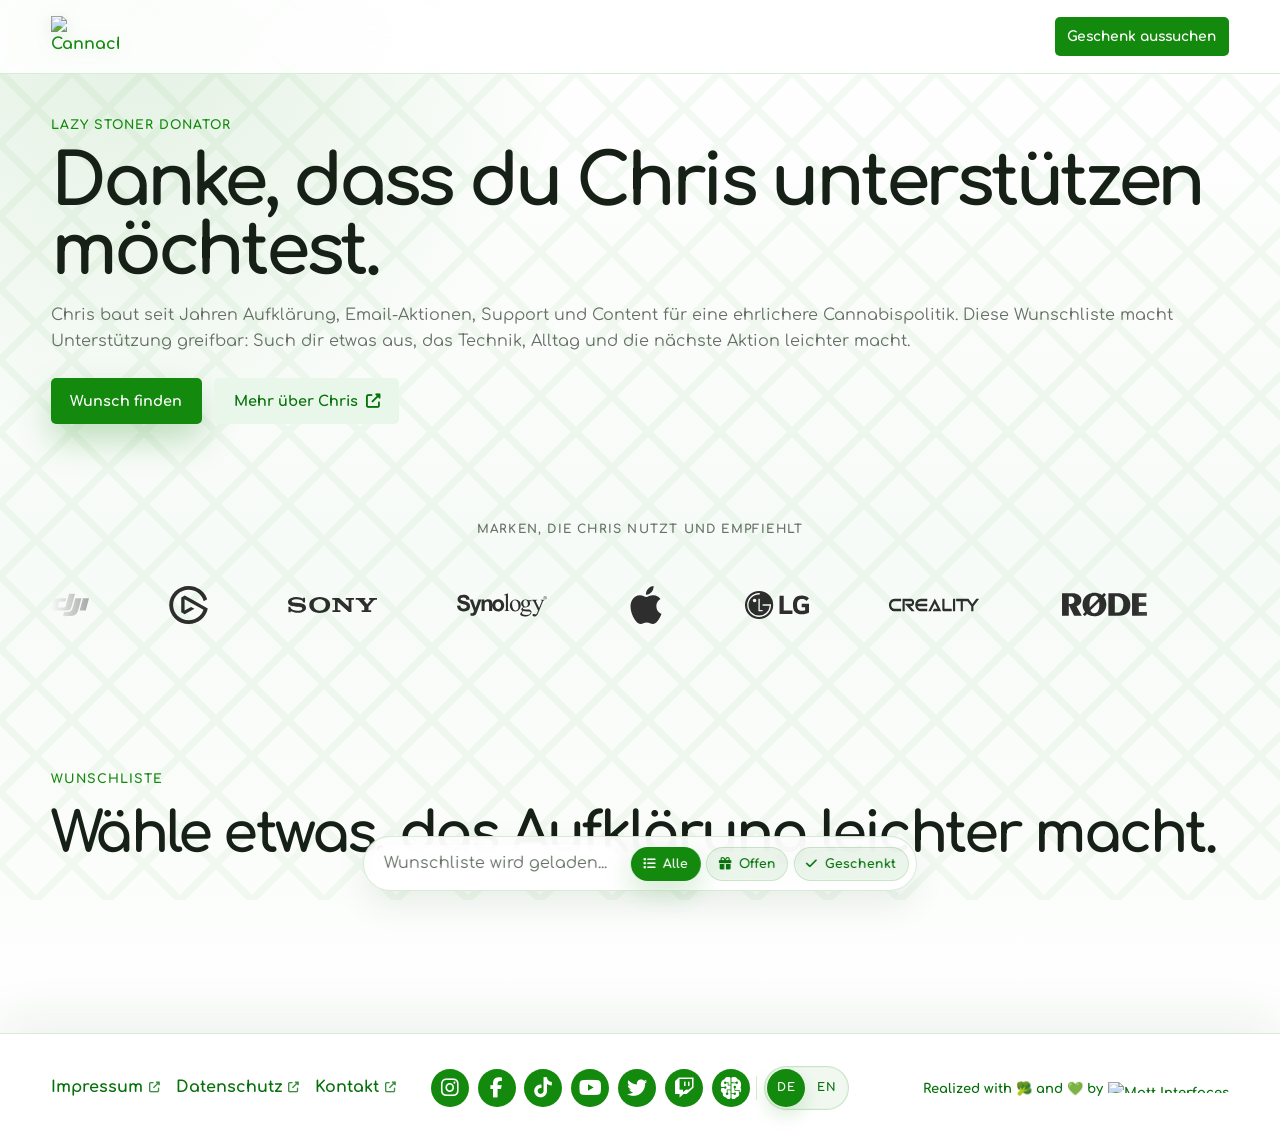
==== commit 02d4ef23: "Add Person entity with sameAs profiles and enrich llms.txt for AIO Entity-resolution layer for AI ov" ====
--- a/index.html
+++ b/index.html
@@ -51,7 +51,7 @@
     <link rel="stylesheet" href="assets/vendor/fontawesome/css/brands.min.css">
     <link rel="stylesheet" href="styles/main.css">
 <!-- JSON-LD:BEGIN (generated by scripts/build-schema.mjs - do not edit manually) -->
-    <script type="application/ld+json" id="wishlist-schema">{"@context":"https://schema.org","@graph":[{"@type":"WebSite","@id":"https://lsd.cannachris.de/#website","name":"Lazy Stoner Donator","alternateName":"Cannachris","url":"https://lsd.cannachris.de/"},{"@type":"Organization","@id":"https://lsd.cannachris.de/#organization","name":"Cannachris","url":"https://cannachris.de/","logo":{"@type":"ImageObject","@id":"https://lsd.cannachris.de/#logo","url":"https://lsd.cannachris.de/icon-192.png","width":192,"height":192,"caption":"Cannachris"}},{"@type":"WebPage","@id":"https://lsd.cannachris.de/#webpage","name":"Lazy Stoner Donator - Cannachris Wunschliste","inLanguage":"de-DE","description":"Unterstütze Cannachris mit Wunschgeschenken, Social-Wish-Aktionen, Spendenideen und Support für Content, Cannabis-Aufklärung, Aktivismus und Community.","about":{"@type":"Person","name":"Cannachris","url":"https://cannachris.de/"},"primaryImageOfPage":{"@type":"ImageObject","url":"https://lsd.cannachris.de/assets/social/lazy-stoner-donator-og.png","contentUrl":"https://lsd.cannachris.de/assets/social/lazy-stoner-donator-og.png","width":1200,"height":630,"caption":"Lazy Stoner Donator Social Preview mit Cannachris und grüner Support-Gestaltung."},"isPartOf":{"@id":"https://lsd.cannachris.de/#website"},"publisher":{"@id":"https://lsd.cannachris.de/#organization"},"breadcrumb":{"@id":"https://lsd.cannachris.de/#breadcrumb"},"mainEntity":{"@type":"ItemList","name":"Lazy Stoner Donator","numberOfItems":88,"itemListElement":[{"@type":"ListItem","position":1,"item":{"@type":"Thing","@id":"https://lsd.cannachris.de/#B0H2MTN6DM","name":"DJI Osmo Pocket 3 Audio Combo mit Mic 2 (1 Sender + 1 Empfänger), Pocket-Gimbal-Vlog-Kamera, 1-Zoll-CMOS und 4K/240fps, 3-Achsen-Stabilisierung, 2× verlustfreier Zoom","url":"https://www.amazon.de/dp/B0H2MTN6DM/ref=nosim?tag=cann4chris-21","image":"https://m.media-amazon.com/images/I/418Mm7RagyL.jpg","description":"DJI Osmo Pocket 3 Audio Combo mit Mic 2 (1 Sender + 1 Empfänger), Pocket-Gimbal-Vlog-Kamera, 1-Zoll-CMOS und 4K/240fps, 3-Achsen-Stabilisierung, 2× verlustfreier Zoom","identifier":"B0H2MTN6DM"}},{"@type":"ListItem","position":2,"item":{"@type":"Thing","@id":"https://lsd.cannachris.de/#B0CH3P9K1X","name":"Elgato Prompter, Teleprompter mit integriertem Bildschirm | Drag-and-Drop-Anzeige, für DSLR, Webcam, Smartphone, liest Chat oder Skripte, Mac, PC, Stream Deck","url":"https://www.amazon.de/dp/B0CH3P9K1X/ref=nosim?tag=cann4chris-21","image":"https://m.media-amazon.com/images/I/41Zkw5EjauL.jpg","description":"Elgato Prompter, Teleprompter mit integriertem Bildschirm | Drag-and-Drop-Anzeige, für DSLR, Webcam, Smartphone, liest Chat oder Skripte, Mac, PC, Stream Deck","identifier":"B0CH3P9K1X"}},{"@type":"ListItem","position":3,"item":{"@type":"Thing","@id":"https://lsd.cannachris.de/#B0GD5LZTBP","name":"SMALLRIG A7 V / A7R V / A7 IV “Rhinoceros“ Cage für Sony Alpha 7 V/Alpha 7R V/Alpha 7 IV/Alpha 7S III/Alpha 7R IV, neues Elegantes und schlankes Design - 6029","url":"https://www.amazon.de/dp/B0GD5LZTBP/ref=nosim?tag=cann4chris-21","image":"https://m.media-amazon.com/images/I/41MOcqgMa8L.jpg","description":"SMALLRIG A7 V / A7R V / A7 IV “Rhinoceros“ Cage für Sony Alpha 7 V/Alpha 7R V/Alpha 7 IV/Alpha 7S III/Alpha 7R IV, neues Elegantes und schlankes Design - 6029","identifier":"B0GD5LZTBP"}},{"@type":"ListItem","position":4,"item":{"@type":"Thing","@id":"https://lsd.cannachris.de/#B0D8QRHQNL","name":"Sony Alpha ZV-E10 II Spiegellose APS-C Videokamera mit 16-50 mm f/3.5-5.6 (4K60p Video, 4:2:2 10Bit-Aufnahme, 26 MP, Digitale Stabilisierung, Echtzeit Auto-Augenfokus)","url":"https://www.amazon.de/dp/B0D8QRHQNL/ref=nosim?tag=cann4chris-21","image":"https://m.media-amazon.com/images/I/41VBOL3Da3L.jpg","description":"Sony Alpha ZV-E10 II Spiegellose APS-C Videokamera mit 16-50 mm f/3.5-5.6 (4K60p Video, 4:2:2 10Bit-Aufnahme, 26 MP, Digitale Stabilisierung, Echtzeit Auto-Augenfokus)","identifier":"B0D8QRHQNL"}},{"@type":"ListItem","position":5,"item":{"@type":"Thing","@id":"https://lsd.cannachris.de/#B0GV46SVK6","name":"UGREEN NASync DXP4800 GT 4 Bay NAS fuer Creator und Bueroteams (ohne HDD) | AMD Ryzen R2514, Dual 10GbE, 8GB DDR4 bis 64GB, 4K HDMI, 2 x M.2 NVMe-Steckplaetze, ECC-Support, U.2 & M.2 Slots","url":"https://www.amazon.de/dp/B0GV46SVK6/ref=nosim?tag=cann4chris-21","image":"https://nas-eu.ugreen.com/cdn/shop/files/DXP4800_GT_16058.webp?v=1780651130","description":"Eine leistungsstarke 4-Bay-NAS fuer Video-Projekte, gemeinsame Projektordner, VM-Workloads und schnelle Backups, mit AMD Ryzen Embedded R2514, Dual 10GbE und U.2-/M.2-NVMe-Reserven fuer anspruchsvolle Kreativ- und Office-Setups.","identifier":"B0GV46SVK6","keywords":"Cannachris, UGREEN, NAS, 10GbE, private Cloud, Creator Workflow","about":[{"@type":"Thing","name":"Cannachris"},{"@type":"Thing","name":"UGREEN"},{"@type":"Thing","name":"NAS"},{"@type":"Thing","name":"10GbE"},{"@type":"Thing","name":"private Cloud"},{"@type":"Thing","name":"Creator Workflow"}],"alternateName":"UGREEN DXP4800 GT fuer Creator-Workflows, private Cloud und schnelle Content-Archive","disambiguatingDescription":"Fuer Creator-Workflows, Teams & Projektarchive"}},{"@type":"ListItem","position":6,"item":{"@type":"Thing","@id":"https://lsd.cannachris.de/#ipad-pro-pencil-pro-set-2024","name":"Apple iPad Pro 13 Zoll (M4, 256 GB) mit Apple Pencil Pro als kuratiertes Amazon-Setup fuer Notizen, Schnitt, Planung und Kreativarbeit","url":"https://www.amazon.de/dp/B0D3J54R3L/ref=nosim?tag=cann4chris-21","image":"https://cdsassets.apple.com/live/7WUAS350/images/tech-specs/ipad-pro-11-inch-13-inch.png","description":"Ein starkes mobiles Setup fuer Notizen, Briefings, Recherche, visuelle Planung, Bildauswahl, Vor-Ort-Arbeit und kreative Skizzen mit Stift direkt im Workflow.","identifier":"ipad-pro-pencil-pro-set-2024","keywords":"Cannachris, iPad Pro, Apple Pencil Pro, Notizen, Kreativarbeit, mobiler Workflow","about":[{"@type":"Thing","name":"Cannachris"},{"@type":"Thing","name":"iPad Pro"},{"@type":"Thing","name":"Apple Pencil Pro"},{"@type":"Thing","name":"Notizen"},{"@type":"Thing","name":"Kreativarbeit"},{"@type":"Thing","name":"mobiler Workflow"}],"alternateName":"iPad Pro mit Apple Pencil Pro fuer mobilen Kreativ- und Planungsworkflow","disambiguatingDescription":"Fuer Skripte, Storyboards, Orga & Kreativarbeit"}},{"@type":"ListItem","position":7,"item":{"@type":"Thing","@id":"https://lsd.cannachris.de/#social-one-kind-act","name":"Eine gute Tat an einem Tag","url":"https://www.randomactsofkindness.org/kindness-ideas","image":"assets/images/social-wishes/one-kind-act.webp","description":"Ein herzliches Lächeln, aktives Zuhören oder eine kleine Hilfeleistung bewusst verschenken und jemandem den Tag leichter machen.","identifier":"social-one-kind-act","keywords":"Cannachris, gute Tat, Freundlichkeit, Alltagssolidarität, Community, Random Acts of Kindness","about":[{"@type":"Thing","name":"Cannachris"},{"@type":"Thing","name":"gute Tat"},{"@type":"Thing","name":"Freundlichkeit"},{"@type":"Thing","name":"Alltagssolidarität"},{"@type":"Thing","name":"Community"},{"@type":"Thing","name":"Random Acts of Kindness"}],"alternateName":"eine gute Tat am Tag als nicht-materiellen Wunsch schenken","disambiguatingDescription":"Für mehr Wärme im Alltag"}},{"@type":"ListItem","position":8,"item":{"@type":"Thing","@id":"https://lsd.cannachris.de/#B0DKD64CLD","name":"SMALLRIG x Brandon Li All-in-One-Videokit für Mobilgeräte, universelles Video-Rig-Kit aus Aluminium mit Schnellverschluss und 67-mm-VND-Filter für M.2-SSD, für iPhone 17, für Samsung – 4596B","url":"https://www.amazon.de/dp/B0DKD64CLD/ref=nosim?tag=cann4chris-21","image":"https://m.media-amazon.com/images/I/415u-+q2CkL.jpg","description":"SMALLRIG x Brandon Li All-in-One-Videokit für Mobilgeräte, universelles Video-Rig-Kit aus Aluminium mit Schnellverschluss und 67-mm-VND-Filter für M.2-SSD, für iPhone 17, für Samsung – 4596B","identifier":"B0DKD64CLD"}},{"@type":"ListItem","position":9,"item":{"@type":"Thing","@id":"https://lsd.cannachris.de/#B0CPFWXMBL","name":"Elgato 4K X Capture Card, HDMI 2.1, 4K144 | VRR-Passthrough, HDR10, bis 1080p240-Aufnahme, USB 3.2 Gen 2, für OBS, PS5, Xbox, Switch, PC, Mac","url":"https://www.amazon.de/dp/B0CPFWXMBL/ref=nosim?tag=cann4chris-21","image":"https://m.media-amazon.com/images/I/31w6ze0NvXL.jpg","description":"Elgato 4K X Capture Card, HDMI 2.1, 4K144 | VRR-Passthrough, HDR10, bis 1080p240-Aufnahme, USB 3.2 Gen 2, für OBS, PS5, Xbox, Switch, PC, Mac","identifier":"B0CPFWXMBL"}},{"@type":"ListItem","position":10,"item":{"@type":"Thing","@id":"https://lsd.cannachris.de/#B0CPL72C61","name":"Osprey Archeon 30L Backpacking Backpack for Men and Women, Black","url":"https://www.amazon.com/Osprey-Archeon-Unisex-Backpacking-Backpack/dp/B0CPL72C61?th=1","image":"https://www.ospreycanada.com/wp-content/uploads/osprey-lifestyle-day-packs/10005915.jpg","description":"30L Osprey Archeon mit 16-Zoll-Laptopfach, Tech-Organisation, NanoTough-Coating, bluesign-zertifizierten Materialien und modularen Front-Straps.","identifier":"B0CPL72C61","disambiguatingDescription":"Für Alltag, Reisen & Technik"}},{"@type":"ListItem","position":11,"item":{"@type":"Thing","@id":"https://lsd.cannachris.de/#campaign-aekn-transparency","name":"ÄKN-Transparenzkampagne unterstützen","url":"https://cannachris.de/aekn-anfrage/","image":"assets/images/social-wishes/aekn-campaign.webp","description":"Eine vorausgefüllte Anfrage an die Ärztekammer Niedersachsen senden und wissenschaftliche Redlichkeit in der Cannabispolitik einfordern.","identifier":"campaign-aekn-transparency","keywords":"Cannachris, ÄKN, Cannabispolitik, Transparenz, Wissenschaft, Petitionsrecht","about":[{"@type":"Thing","name":"Cannachris"},{"@type":"Thing","name":"ÄKN"},{"@type":"Thing","name":"Cannabispolitik"},{"@type":"Thing","name":"Transparenz"},{"@type":"Thing","name":"Wissenschaft"},{"@type":"Thing","name":"Petitionsrecht"}],"alternateName":"ÄKN Cannabis Transparenzkampagne unterstützen","disambiguatingDescription":"Für Wissenschaft & Transparenz"}},{"@type":"ListItem","position":12,"item":{"@type":"Thing","@id":"https://lsd.cannachris.de/#B07L755X9G","name":"Elgato Key Light, professionelle Studioleuchte, 2800 Lumen | WLAN-App-Steuerung, 2900-7000K Farbtemperatur, 160 OSRAM-LEDs, Opalglas-Diffusion, Tischklemme","url":"https://www.amazon.de/dp/B07L755X9G/ref=nosim?tag=cann4chris-21","image":"https://m.media-amazon.com/images/I/31hDyrbUv+L.jpg","description":"Elgato Key Light, professionelle Studioleuchte, 2800 Lumen | WLAN-App-Steuerung, 2900-7000K Farbtemperatur, 160 OSRAM-LEDs, Opalglas-Diffusion, Tischklemme","identifier":"B07L755X9G"}},{"@type":"ListItem","position":13,"item":{"@type":"Thing","@id":"https://lsd.cannachris.de/#B09738CV2G","name":"Elgato Stream Deck MK.2 Studio-Controller, 15 Makrotasten | Für Aktionen in OBS, Twitch, YouTube und mehr, visuelles Feedback, hunderte Plugins, Mac und PC","url":"https://www.amazon.de/dp/B09738CV2G/ref=nosim?tag=cann4chris-21","image":"https://m.media-amazon.com/images/I/41G+KLmHC6L.jpg","description":"Elgato Stream Deck MK.2 Studio-Controller, 15 Makrotasten | Für Aktionen in OBS, Twitch, YouTube und mehr, visuelles Feedback, hunderte Plugins, Mac und PC","identifier":"B09738CV2G"}},{"@type":"ListItem","position":14,"item":{"@type":"Thing","@id":"https://lsd.cannachris.de/#B0DP4KR25W","name":"Rode Wireless Pro Mikrofon-Set mit Interview GO Handadapter und keepdrum Fell-Windschutz Schwarz","url":"https://www.amazon.de/dp/B0DP4KR25W/ref=nosim?tag=cann4chris-21","image":"https://m.media-amazon.com/images/I/417Dw6X8D5L.jpg","description":"Rode Wireless Pro Mikrofon-Set mit Interview GO Handadapter und keepdrum Fell-Windschutz Schwarz","identifier":"B0DP4KR25W"}},{"@type":"ListItem","position":15,"item":{"@type":"Thing","@id":"https://lsd.cannachris.de/#B0D6RPG3T7","name":"SMALLRIG 1,33x Anamorphotisches Objektiv für Mobiltelefone, 2.4:1 Breitbild-Deformationsobjektiv mit T-Mount für Filmaufnahmen, Handy-Kinoobjektiv für iPhone 15/14/13/12, für Samsung S21/S22-4590","url":"https://www.amazon.de/dp/B0D6RPG3T7/ref=nosim?tag=cann4chris-21","image":"https://m.media-amazon.com/images/I/31twY8MCPcL.jpg","description":"SMALLRIG 1,33x Anamorphotisches Objektiv für Mobiltelefone, 2.4:1 Breitbild-Deformationsobjektiv mit T-Mount für Filmaufnahmen, Handy-Kinoobjektiv für iPhone 15/14/13/12, für Samsung S21/S22-4590","identifier":"B0D6RPG3T7"}},{"@type":"ListItem","position":16,"item":{"@type":"Thing","@id":"https://lsd.cannachris.de/#social-transparency-request","name":"Eine Transparenzfrage stellen","url":"https://fragdenstaat.de/anfrage-stellen/","image":"assets/images/social-wishes/transparency-request.webp","description":"Eine konkrete Informationsfreiheitsanfrage stellen oder jemanden dabei unterstützen, Akten, Daten und Entscheidungen nachvollziehbar zu machen.","identifier":"social-transparency-request","keywords":"Cannachris, FragDenStaat, Informationsfreiheit, Transparenz, Demokratie, IFG","about":[{"@type":"Thing","name":"Cannachris"},{"@type":"Thing","name":"FragDenStaat"},{"@type":"Thing","name":"Informationsfreiheit"},{"@type":"Thing","name":"Transparenz"},{"@type":"Thing","name":"Demokratie"},{"@type":"Thing","name":"IFG"}],"alternateName":"Informationsfreiheitsanfrage stellen und Transparenz fördern","disambiguatingDescription":"Für politische Transparenz"}},{"@type":"ListItem","position":17,"item":{"@type":"Thing","@id":"https://lsd.cannachris.de/#B0DCBCVFT2","name":"SMALLRIG Universal Quick Release Phone Cage Kit Aluminium Smartphone Video Rig mit kabelloser Steuerung, Unterstützung für MagSafe, für iPhone 17 16 15 14Serie für Samsung S25 für Pixel - 4597","url":"https://www.amazon.de/dp/B0DCBCVFT2/ref=nosim?tag=cann4chris-21","image":"https://m.media-amazon.com/images/I/41UKHDIMR2L.jpg","description":"SMALLRIG Universal Quick Release Phone Cage Kit Aluminium Smartphone Video Rig mit kabelloser Steuerung, Unterstützung für MagSafe, für iPhone 17 16 15 14Serie für Samsung S25 für Pixel - 4597","identifier":"B0DCBCVFT2"}},{"@type":"ListItem","position":18,"item":{"@type":"Thing","@id":"https://lsd.cannachris.de/#B0CTJ7PVN1","name":"Shure MV7+ Podcast Mikrofon-Verbessertes Audio, LED-Touchpanel, USB-C- und XLR-Ausgänge, Auto-Level-Modus, digitaler Pop-Filter, Halleffekte, Podcasting, Streaming, Aufnahme - Schwarz","url":"https://www.amazon.de/dp/B0CTJ7PVN1/ref=nosim?tag=cann4chris-21","image":"https://m.media-amazon.com/images/I/41VBDk7OHSL.jpg","description":"Shure MV7+ Podcast Mikrofon-Verbessertes Audio, LED-Touchpanel, USB-C- und XLR-Ausgänge, Auto-Level-Modus, digitaler Pop-Filter, Halleffekte, Podcasting, Streaming, Aufnahme - Schwarz","identifier":"B0CTJ7PVN1"}},{"@type":"ListItem","position":19,"item":{"@type":"Thing","@id":"https://lsd.cannachris.de/#B0FKBNYF46","name":"LG UltraWide 49U950A-W.AEU (49 Zoll) 32:9 Curved DQHD Nano IPS Monitor, 144Hz, AMD FreeSync™ Premium, DisplayHDR™ 400, USB-C (90W), Weiß","url":"https://www.amazon.de/dp/B0FKBNYF46/ref=nosim?tag=cann4chris-21","image":"https://m.media-amazon.com/images/I/41i5FttJHYL.jpg","description":"LG UltraWide 49U950A-W.AEU (49 Zoll) 32:9 Curved DQHD Nano IPS Monitor, 144Hz, AMD FreeSync™ Premium, DisplayHDR™ 400, USB-C (90W), Weiß","identifier":"B0FKBNYF46"}},{"@type":"ListItem","position":20,"item":{"@type":"Thing","@id":"https://lsd.cannachris.de/#B0FK26M3HD","name":"NEEWER 18mm Weitwinkelobjektiv mit 17mm Gewinde Objektiv Clip für Handy Kamera, 100° FOV, 0,75 fache Vergrößerung, 6 Elemente in 5 Gruppen, kompatibel mit iPhone Android Samsung für Fotografie, LS-72","url":"https://www.amazon.de/dp/B0FK26M3HD/ref=nosim?tag=cann4chris-21","image":"https://m.media-amazon.com/images/I/41L64bpT9SL.jpg","description":"NEEWER 18mm Weitwinkelobjektiv mit 17mm Gewinde Objektiv Clip für Handy Kamera, 100° FOV, 0,75 fache Vergrößerung, 6 Elemente in 5 Gruppen, kompatibel mit iPhone Android Samsung für Fotografie, LS-72","identifier":"B0FK26M3HD"}},{"@type":"ListItem","position":21,"item":{"@type":"Thing","@id":"https://lsd.cannachris.de/#B0FZS1VLHV","name":"Creality K2 SE Combo 3D-Drucker 2026, Multicolor-Druck mit CFS, bis zu 500 mm/s Hochgeschwindigkeit, intelligente Auto-Nivellierung, Vollmetall-Rahmen, komplett vormontiert, 220 × 215 × 245 mm Bauraum","url":"https://www.amazon.de/dp/B0FZS1VLHV/ref=nosim?tag=cann4chris-21","image":"https://m.media-amazon.com/images/I/41RLr38VQ0L.jpg","description":"Creality K2 SE Combo 3D-Drucker 2026, Multicolor-Druck mit CFS, bis zu 500 mm/s Hochgeschwindigkeit, intelligente Auto-Nivellierung, Vollmetall-Rahmen, komplett vormontiert, 220 × 215 × 245 mm Bauraum","identifier":"B0FZS1VLHV"}},{"@type":"ListItem","position":22,"item":{"@type":"Thing","@id":"https://lsd.cannachris.de/#B0BLD1KBHQ","name":"DJI RS 3 Mini Kamera-Gimbal-Stabilisator für Canon, Sony, Nikon und Fujifilm, 2 kg getestete Zuladung, native vertikale Aufnahmen, Bluetooth-Aufnahmetaste, RS-Stabilisierung der 3. Generation, 795 g","url":"https://www.amazon.de/dp/B0BLD1KBHQ/ref=nosim?tag=cann4chris-21","image":"https://m.media-amazon.com/images/I/31q3LMFZHRL.jpg","description":"DJI RS 3 Mini Kamera-Gimbal-Stabilisator für Canon, Sony, Nikon und Fujifilm, 2 kg getestete Zuladung, native vertikale Aufnahmen, Bluetooth-Aufnahmetaste, RS-Stabilisierung der 3. Generation, 795 g","identifier":"B0BLD1KBHQ"}},{"@type":"ListItem","position":23,"item":{"@type":"Thing","@id":"https://lsd.cannachris.de/#B09JBVR5B4","name":"RØDE PSA1+ Professionelles Gelenkarmstativ für Studioanwendungen mit innovativem Federsystem, Neopren, Schwarz","url":"https://www.amazon.de/dp/B09JBVR5B4/ref=nosim?tag=cann4chris-21","image":"https://m.media-amazon.com/images/I/21nCXzbCM1L.jpg","description":"RØDE PSA1+ Professionelles Gelenkarmstativ für Studioanwendungen mit innovativem Federsystem, Neopren, Schwarz","identifier":"B09JBVR5B4"}},{"@type":"ListItem","position":24,"item":{"@type":"Thing","@id":"https://lsd.cannachris.de/#social-digital-courage","name":"Digitale Zivilcourage zeigen","url":"https://www.ichbinhier.eu/digitale-zivilcourage-lernen-gegen-hass-im-netz","image":"assets/images/social-wishes/digital-courage.webp","description":"Nicht wegscrollen, sondern freundlich, sachlich und solidarisch reagieren, wenn Menschen online abgewertet oder angegriffen werden.","identifier":"social-digital-courage","keywords":"Cannachris, digitale Zivilcourage, Hass im Netz, ichbinhier, Gegenrede, Demokratie","about":[{"@type":"Thing","name":"Cannachris"},{"@type":"Thing","name":"digitale Zivilcourage"},{"@type":"Thing","name":"Hass im Netz"},{"@type":"Thing","name":"ichbinhier"},{"@type":"Thing","name":"Gegenrede"},{"@type":"Thing","name":"Demokratie"}],"alternateName":"digitale Zivilcourage lernen und Hass im Netz begegnen","disambiguatingDescription":"Für bessere Kommentarspalten"}},{"@type":"ListItem","position":25,"item":{"@type":"Thing","@id":"https://lsd.cannachris.de/#social-digital-wellbeing","name":"Raus aus dem Doomscrolling, rein ins echte Leben","url":"https://www.demokratie-leben.de/","image":"assets/images/social-wishes/democracy.webp","description":"Wenn der Feed dich nur noch leer zieht, darfst du liebevoll Stopp sagen: einmal tief durchatmen, kurz rausgehen, jemandem schreiben oder vor Ort etwas Gutes für Demokratie und Miteinander tun.","identifier":"social-digital-wellbeing","keywords":"Cannachris, digital wellbeing, Doomscrolling, Demokratie, Selbstfürsorge, Engagement","about":[{"@type":"Thing","name":"Cannachris"},{"@type":"Thing","name":"digital wellbeing"},{"@type":"Thing","name":"Doomscrolling"},{"@type":"Thing","name":"Demokratie"},{"@type":"Thing","name":"Selbstfürsorge"},{"@type":"Thing","name":"Engagement"}],"alternateName":"doomscrolling unterbrechen und neue Energie für Selbstfürsorge und demokratisches Engagement finden","disambiguatingDescription":"Für Kopf, Herz & echten Kontakt"}},{"@type":"ListItem","position":26,"item":{"@type":"Thing","@id":"https://lsd.cannachris.de/#B0CPYGYF11","name":"Venty Vaporizer von Storz & Bickel – das neueste Gerät – Gehen Sie mit dem Strom! | Storz & Bickel Venty Vaporizer – das neueste Gerät – Gehen Sie mit dem Strom!","url":"https://www.amazon.de/dp/B0CPYGYF11/ref=nosim?tag=cann4chris-21","image":"https://m.media-amazon.com/images/I/31tDbc0XO1L.jpg","description":"Venty Vaporizer von Storz & Bickel – das neueste Gerät – Gehen Sie mit dem Strom! | Storz & Bickel Venty Vaporizer – das neueste Gerät – Gehen Sie mit dem Strom!","identifier":"B0CPYGYF11"}},{"@type":"ListItem","position":27,"item":{"@type":"Thing","@id":"https://lsd.cannachris.de/#B07QR6Z1JB","name":"Focusrite Scarlett Solo 3. Gen USB-Audio-Interface-Bundle für Gitarristen, Sänger oder Produzenten. Klang in Studioqualität und sämtliche Software, die du für Aufnahmen und Kompositionen benötigst","url":"https://www.amazon.de/dp/B07QR6Z1JB/ref=nosim?tag=cann4chris-21","image":"https://m.media-amazon.com/images/I/31Ty6bmUmVL.jpg","description":"Focusrite Scarlett Solo 3. Gen USB-Audio-Interface-Bundle für Gitarristen, Sänger oder Produzenten. Klang in Studioqualität und sämtliche Software, die du für Aufnahmen und Kompositionen benötigst","identifier":"B07QR6Z1JB"}},{"@type":"ListItem","position":28,"item":{"@type":"Thing","@id":"https://lsd.cannachris.de/#B0DZ1VY1LR","name":"NEEWER 24\"x24\" Softbox Beleuchtungsset mit Stativständern, 2er Pack, 45W zweifarbige 2,4G LED Glühbirnen, 10 Kanäle, 2900K-7000K, 1400Lux/m, CRI95, 20m Fernbedienung, Fotografie Dauerlicht kit, NK103","url":"https://www.amazon.de/dp/B0DZ1VY1LR/ref=nosim?tag=cann4chris-21","image":"https://m.media-amazon.com/images/I/4117gvrSLaL.jpg","description":"NEEWER 24\"x24\" Softbox Beleuchtungsset mit Stativständern, 2er Pack, 45W zweifarbige 2,4G LED Glühbirnen, 10 Kanäle, 2900K-7000K, 1400Lux/m, CRI95, 20m Fernbedienung, Fotografie Dauerlicht kit, NK103","identifier":"B0DZ1VY1LR"}},{"@type":"ListItem","position":29,"item":{"@type":"Thing","@id":"https://lsd.cannachris.de/#B07T9T4Z7J","name":"VOLCANO HYBRID Vaporizer","url":"https://www.amazon.de/dp/B07T9T4Z7J/ref=nosim?tag=cann4chris-21","image":"https://m.media-amazon.com/images/I/41tFBPlCWqL.jpg","description":"VOLCANO HYBRID Vaporizer","identifier":"B07T9T4Z7J"}},{"@type":"ListItem","position":30,"item":{"@type":"Thing","@id":"https://lsd.cannachris.de/#B0FJY37ZLP","name":"APEXEL 100Ultra Makro Objektiv mit Ringlicht, verbesserte Version des Objektiv für Handy für iPhone, Samsung, Pixel","url":"https://www.amazon.de/dp/B0FJY37ZLP/ref=nosim?tag=cann4chris-21","image":"https://m.media-amazon.com/images/I/41bJeZawN9L.jpg","description":"APEXEL 100Ultra Makro Objektiv mit Ringlicht, verbesserte Version des Objektiv für Handy für iPhone, Samsung, Pixel","identifier":"B0FJY37ZLP"}},{"@type":"ListItem","position":31,"item":{"@type":"Thing","@id":"https://lsd.cannachris.de/#B0FKFZH65C","name":"EMART Weiß Hintergrund 165x220cm, White Screen Roll-up Panel Fotohintergrund, Weißer Hintergrund mit Ständer für Fotostudio, Streaming, Videokonferenzen, TikTok, Zoom","url":"https://www.amazon.de/dp/B0FKFZH65C/ref=nosim?tag=cann4chris-21","image":"https://m.media-amazon.com/images/I/318tAK4IWlL.jpg","description":"EMART Weiß Hintergrund 165x220cm, White Screen Roll-up Panel Fotohintergrund, Weißer Hintergrund mit Ständer für Fotostudio, Streaming, Videokonferenzen, TikTok, Zoom","identifier":"B0FKFZH65C"}},{"@type":"ListItem","position":32,"item":{"@type":"Thing","@id":"https://lsd.cannachris.de/#B0F664T5TN","name":"Zeadio All-in-One Video-Rig-Kit, Handheld Stabilisator mit Smartphone-Cage, RGB-Videoleuchte, Mikrofon, Action-Kamera-Adapter, kompatibel mit Smartphones, Action-Kameras, DSLRs und anderen Kameras usw","url":"https://www.amazon.de/dp/B0F664T5TN/ref=nosim?tag=cann4chris-21","image":"https://m.media-amazon.com/images/I/41NCmOtDmWL.jpg","description":"Zeadio All-in-One Video-Rig-Kit, Handheld Stabilisator mit Smartphone-Cage, RGB-Videoleuchte, Mikrofon, Action-Kamera-Adapter, kompatibel mit Smartphones, Action-Kameras, DSLRs und anderen Kameras usw","identifier":"B0F664T5TN"}},{"@type":"ListItem","position":33,"item":{"@type":"Thing","@id":"https://lsd.cannachris.de/#social-foodsharing","name":"Lebensmittel retten und teilen","url":"https://foodsharing.de/","image":"assets/images/social-wishes/foodsharing.webp","description":"Überschüssige Lebensmittel weitergeben, Fairteiler nutzen oder lokal mithelfen, damit gute Dinge nicht in der Tonne landen.","identifier":"social-foodsharing","keywords":"Cannachris, foodsharing, Lebensmittelrettung, Nachhaltigkeit, Community, Ressourcenschutz","about":[{"@type":"Thing","name":"Cannachris"},{"@type":"Thing","name":"foodsharing"},{"@type":"Thing","name":"Lebensmittelrettung"},{"@type":"Thing","name":"Nachhaltigkeit"},{"@type":"Thing","name":"Community"},{"@type":"Thing","name":"Ressourcenschutz"}],"alternateName":"Lebensmittel retten und mit foodsharing teilen","disambiguatingDescription":"Für weniger Verschwendung"}},{"@type":"ListItem","position":34,"item":{"@type":"Thing","@id":"https://lsd.cannachris.de/#B00N2OQCIA","name":"AFAITH 6in1 Kit, Wireless Bluetooth Fernkamera Blendenverschluss Release Control + Ausziehbares Selbstporträt Teleskop Handheld Monopod + Einstellbarer Smartphone Adapter Telefonhalter + Einziehbarer Drehturm Stativhalter Halter + Fischaugenobjektiv + Weitwinkelobjektiv + Makroobjektiv für iPhone 7 / 7plus 6 plus / 6, Samsung Galaxy S8 / S7 Edge / S6 Edge, Huawei P9 / P10, HTC, Blackberry, Smartphones GP036B (Schwarz)","url":"https://www.amazon.de/dp/B00N2OQCIA/ref=nosim?tag=cann4chris-21","image":"https://m.media-amazon.com/images/I/7193IuYpB7L.jpg","description":"AFAITH 6in1 Kit, Wireless Bluetooth Fernkamera Blendenverschluss Release Control + Ausziehbares Selbstporträt Teleskop Handheld Monopod + Einstellbarer Smartphone Adapter Telefonhalter + Einziehbarer Drehturm Stativhalter Halter + Fischaugenobjektiv + Weitwinkelobjektiv + Makroobjektiv für iPhone 7 / 7plus 6 plus / 6, Samsung Galaxy S8 / S7 Edge / S6 Edge, Huawei P9 / P10, HTC, Blackberry, Smartphones GP036B (Schwarz)","identifier":"B00N2OQCIA"}},{"@type":"ListItem","position":35,"item":{"@type":"Thing","@id":"https://lsd.cannachris.de/#B0CTCD7CS5","name":"TOCOL für iPhone 14 Hülle für Magsafe, Vollständiger Kameraschutz Stoßfest Kratzfest Transluzente Rückseite Magnetisch Handyhülle für iPhone 14 Case, Schwarz","url":"https://www.amazon.de/dp/B0CTCD7CS5/ref=nosim?tag=cann4chris-21","image":"https://m.media-amazon.com/images/I/41uklR0Pm-L.jpg","description":"TOCOL für iPhone 14 Hülle für Magsafe, Vollständiger Kameraschutz Stoßfest Kratzfest Transluzente Rückseite Magnetisch Handyhülle für iPhone 14 Case, Schwarz","identifier":"B0CTCD7CS5"}},{"@type":"ListItem","position":36,"item":{"@type":"Thing","@id":"https://lsd.cannachris.de/#B0C58TRNQV","name":"STREBITO Mini-Elektroschrauber, 144-teiliges Elektro-Präzisionsschraubendreher-Set Kleiner Akkuschrauber, Elektronik-Reparatur-Werkzeugsatz für PC, Computer, Laptop, Telefon, RC-Drohne","url":"https://www.amazon.de/dp/B0C58TRNQV/ref=nosim?tag=cann4chris-21","image":"https://m.media-amazon.com/images/I/81MNRt-bmIL.jpg","description":"STREBITO Mini-Elektroschrauber, 144-teiliges Elektro-Präzisionsschraubendreher-Set Kleiner Akkuschrauber, Elektronik-Reparatur-Werkzeugsatz für PC, Computer, Laptop, Telefon, RC-Drohne","identifier":"B0C58TRNQV"}},{"@type":"ListItem","position":37,"item":{"@type":"Thing","@id":"https://lsd.cannachris.de/#B00OVAXR50","name":"Behringer EUROPORT PPA500BT Ultrakompaktes tragbares 500-Watt-6-Kanal-PA-System mit Bluetooth-Drahtlostechnologie, drahtloser Mikrofonoption, Klark Teknik Multi-FX-Prozessor und FBQ-Feedback-Erkennung","url":"https://www.amazon.de/dp/B00OVAXR50/ref=nosim?tag=cann4chris-21","image":"https://m.media-amazon.com/images/I/71jMrGV+vzL.jpg","description":"Behringer EUROPORT PPA500BT Ultrakompaktes tragbares 500-Watt-6-Kanal-PA-System mit Bluetooth-Drahtlostechnologie, drahtloser Mikrofonoption, Klark Teknik Multi-FX-Prozessor und FBQ-Feedback-Erkennung","identifier":"B00OVAXR50"}},{"@type":"ListItem","position":38,"item":{"@type":"Thing","@id":"https://lsd.cannachris.de/#campaign-augsburg-csc","name":"Augsburg/CSC-Kampagne stärken","url":"https://cannachris.de/cannabis-social-clubs-genehmigung-deutschland-email-aktion/","image":"assets/images/social-wishes/aekn-campaign.webp","description":"Die CSC-Genehmigungsaktion teilen oder nutzen, damit lokale Anbauvereinigungen nicht unnötig ausgebremst werden.","identifier":"campaign-augsburg-csc","keywords":"Cannachris, Augsburg, Cannabis Social Club, CSC, CanG, Bayern, Genehmigung","about":[{"@type":"Thing","name":"Cannachris"},{"@type":"Thing","name":"Augsburg"},{"@type":"Thing","name":"Cannabis Social Club"},{"@type":"Thing","name":"CSC"},{"@type":"Thing","name":"CanG"},{"@type":"Thing","name":"Bayern"},{"@type":"Thing","name":"Genehmigung"}],"alternateName":"Augsburg CSC Kampagne und Cannabis Social Club Genehmigung unterstützen","disambiguatingDescription":"Für Clubs & lokale Praxis"}},{"@type":"ListItem","position":39,"item":{"@type":"Thing","@id":"https://lsd.cannachris.de/#B06WLQFVVV","name":"CASCHA Sopran Ukulele Set für Kinder und Erwachsene I Starter Kit mit 3 Plektren Tasche Lehrbuch Lernvideos über QR-Code Stimmgerät I Set Aquila Saiten Nylon I Kleine Hawaii Gitarre Braun","url":"https://www.amazon.de/dp/B06WLQFVVV/ref=nosim?tag=cann4chris-21","image":"https://m.media-amazon.com/images/I/81M3zV0bY9L.jpg","description":"CASCHA Sopran Ukulele Set für Kinder und Erwachsene I Starter Kit mit 3 Plektren Tasche Lehrbuch Lernvideos über QR-Code Stimmgerät I Set Aquila Saiten Nylon I Kleine Hawaii Gitarre Braun","identifier":"B06WLQFVVV"}},{"@type":"ListItem","position":40,"item":{"@type":"Thing","@id":"https://lsd.cannachris.de/#B078WST5RK","name":"Samsung MZ-76E1T0B/EU 860 EVO 1 TB SATA 2,5\" Interne SSD Schwarz","url":"https://www.amazon.de/dp/B078WST5RK/ref=nosim?tag=cann4chris-21","image":"https://m.media-amazon.com/images/I/414xvZZLu2L.jpg","description":"Samsung MZ-76E1T0B/EU 860 EVO 1 TB SATA 2,5\" Interne SSD Schwarz","identifier":"B078WST5RK"}},{"@type":"ListItem","position":41,"item":{"@type":"Thing","@id":"https://lsd.cannachris.de/#B00O9VRKIQ","name":"SATA-3 HDD/SSD Caddy mit Schnellauswerf-Mechanismus für DELL Latitude E6220, E6320, E6420, E6520, E6230, E6330, E6430, E6430s, E6520, E6530 mit Opticaddy OptiSpeed Technologie - ersetzt optisches Laufwerk (original Opticaddy Festplattenrahmen, Einbaurahmen, Adapter)","url":"https://www.amazon.de/dp/B00O9VRKIQ/ref=nosim?tag=cann4chris-21","image":"https://m.media-amazon.com/images/I/71ep0ccjVeL.jpg","description":"SATA-3 HDD/SSD Caddy mit Schnellauswerf-Mechanismus für DELL Latitude E6220, E6320, E6420, E6520, E6230, E6330, E6430, E6430s, E6520, E6530 mit Opticaddy OptiSpeed Technologie - ersetzt optisches Laufwerk (original Opticaddy Festplattenrahmen, Einbaurahmen, Adapter)","identifier":"B00O9VRKIQ"}},{"@type":"ListItem","position":42,"item":{"@type":"Thing","@id":"https://lsd.cannachris.de/#social-dkms-registration","name":"Einen geliebten Menschen anrufen und sagen, dass du ihn liebst","url":"https://www.who.int/news-room/questions-and-answers/item/social-connection","image":"assets/images/social-wishes/one-kind-act.webp","description":"Heute bewusst einen geliebten Menschen anrufen, echte Zuneigung aussprechen und damit Verbindung, Sicherheit und emotionale Naehe staerken.","identifier":"social-dkms-registration","keywords":"Cannachris, soziale Verbundenheit, mentale Gesundheit, Liebe sagen, Anruf, WHO","about":[{"@type":"Thing","name":"Cannachris"},{"@type":"Thing","name":"soziale Verbundenheit"},{"@type":"Thing","name":"mentale Gesundheit"},{"@type":"Thing","name":"Liebe sagen"},{"@type":"Thing","name":"Anruf"},{"@type":"Thing","name":"WHO"}],"alternateName":"einen geliebten Menschen anrufen und sagen, dass man ihn liebt","disambiguatingDescription":"Fuer Naehe & mentale Gesundheit"}},{"@type":"ListItem","position":43,"item":{"@type":"Thing","@id":"https://lsd.cannachris.de/#B0DWSXGGPS","name":"Longer RAY5 Laser Graviermaschine, 20W Laser-Ausgangsleistung, 3,5“ Farb-Touchscreen, Offline-Steuerung über App, Gravurwerkzeug für Metall/Glas/Holz, Arbeitsbereich 400x365mm","url":"https://www.amazon.de/dp/B0DWSXGGPS/ref=nosim?tag=cann4chris-21","image":"https://m.media-amazon.com/images/I/71KQcxfk+UL.jpg","description":"Longer RAY5 Laser Graviermaschine, 20W Laser-Ausgangsleistung, 3,5“ Farb-Touchscreen, Offline-Steuerung über App, Gravurwerkzeug für Metall/Glas/Holz, Arbeitsbereich 400x365mm","identifier":"B0DWSXGGPS"}},{"@type":"ListItem","position":44,"item":{"@type":"Thing","@id":"https://lsd.cannachris.de/#B0H3YXTKQ6","name":"2026 große Powerbank 80000mAh, Power Bank 30W PD USB-C Schnellladefunktion, Externer Akku mit LED-Anzeige, 5 Ausgängen und 2 Eingängen, Externer Handyakku kompatibel mit iPhone,Samsung Tablets Outdoor","url":"https://www.amazon.de/dp/B0H3YXTKQ6/ref=nosim?tag=cann4chris-21","image":"https://m.media-amazon.com/images/I/41E+yTJJLmL.jpg","description":"2026 große Powerbank 80000mAh, Power Bank 30W PD USB-C Schnellladefunktion, Externer Akku mit LED-Anzeige, 5 Ausgängen und 2 Eingängen, Externer Handyakku kompatibel mit iPhone,Samsung Tablets Outdoor","identifier":"B0H3YXTKQ6"}},{"@type":"ListItem","position":45,"item":{"@type":"Thing","@id":"https://lsd.cannachris.de/#B0D3F48SYB","name":"70x70cm Scrog Netz Pflanzennetz Grow Net, Garden Net Plant Net, Trellis Net for Climbing Plants Cucumbers, Cucumber Net for Greenhouse, Support of Tent System for Garden, Elastic Trellis Net","url":"https://www.amazon.de/dp/B0D3F48SYB/ref=nosim?tag=cann4chris-21","image":"https://m.media-amazon.com/images/I/41OYemtzAcL.jpg","description":"70x70cm Scrog Netz Pflanzennetz Grow Net, Garden Net Plant Net, Trellis Net for Climbing Plants Cucumbers, Cucumber Net for Greenhouse, Support of Tent System for Garden, Elastic Trellis Net","identifier":"B0D3F48SYB"}},{"@type":"ListItem","position":46,"item":{"@type":"Thing","@id":"https://lsd.cannachris.de/#B0068J6KMO","name":"Auto-K Racing Lackspray lichtblau RAL 5012 400 ml Autolack Spraylack Sprühlack","url":"https://www.amazon.de/dp/B0068J6KMO/ref=nosim?tag=cann4chris-21","image":"https://m.media-amazon.com/images/I/41+1+X2WD+L.jpg","description":"Auto-K Racing Lackspray lichtblau RAL 5012 400 ml Autolack Spraylack Sprühlack","identifier":"B0068J6KMO"}},{"@type":"ListItem","position":47,"item":{"@type":"Thing","@id":"https://lsd.cannachris.de/#B01N4PEWFW","name":"Baxboy Herren-Hemd Slim-Fit Bügelleicht Für Anzug, Business, Hochzeit, Freizeit - Langarm Hemden für Männer Langarmhemd R-44","url":"https://www.amazon.de/dp/B01N4PEWFW/ref=nosim?tag=cann4chris-21","image":"https://m.media-amazon.com/images/I/61oe2L5nvhL.jpg","description":"Baxboy Herren-Hemd Slim-Fit Bügelleicht Für Anzug, Business, Hochzeit, Freizeit - Langarm Hemden für Männer Langarmhemd R-44","identifier":"B01N4PEWFW"}},{"@type":"ListItem","position":48,"item":{"@type":"Thing","@id":"https://lsd.cannachris.de/#B00JV27MF4","name":"Boveda zur Aufbewahrung von Kräutern | 2-Wege-Feuchtigkeitsregulierung mit 62 % relativer Feuchtigkeit | Größe 8 schützt bis zu 30 g Blüten | verhindert den Verlust von Terpenen, Übertrocknung & Schimmel | wiederverschließbare Verpackung mit 10 Stück","url":"https://www.amazon.de/dp/B00JV27MF4/ref=nosim?tag=cann4chris-21","image":"https://m.media-amazon.com/images/I/51ofON6z5uL.jpg","description":"Boveda zur Aufbewahrung von Kräutern | 2-Wege-Feuchtigkeitsregulierung mit 62 % relativer Feuchtigkeit | Größe 8 schützt bis zu 30 g Blüten | verhindert den Verlust von Terpenen, Übertrocknung & Schimmel | wiederverschließbare Verpackung mit 10 Stück","identifier":"B00JV27MF4"}},{"@type":"ListItem","position":49,"item":{"@type":"Thing","@id":"https://lsd.cannachris.de/#B01LXQ2ERP","name":"Brunner Pavillon Aquamar","url":"https://www.amazon.de/dp/B01LXQ2ERP/ref=nosim?tag=cann4chris-21","image":"https://m.media-amazon.com/images/I/615IEOeQYPL.jpg","description":"Brunner Pavillon Aquamar","identifier":"B01LXQ2ERP"}},{"@type":"ListItem","position":50,"item":{"@type":"Thing","@id":"https://lsd.cannachris.de/#social-blood-donation","name":"Blutspendetermin finden","url":"https://www.drk-blutspende.de/blutspendetermine/termine/","image":"assets/images/social-wishes/blood-donation.webp","description":"Einen Termin in der Nähe suchen, Eignung prüfen und mit einer Blutspende die Versorgung von Patient:innen unterstützen.","identifier":"social-blood-donation","keywords":"Cannachris, Blutspende, DRK, Blutspendetermin, medizinische Hilfe, Solidarität","about":[{"@type":"Thing","name":"Cannachris"},{"@type":"Thing","name":"Blutspende"},{"@type":"Thing","name":"DRK"},{"@type":"Thing","name":"Blutspendetermin"},{"@type":"Thing","name":"medizinische Hilfe"},{"@type":"Thing","name":"Solidarität"}],"alternateName":"DRK Blutspendetermin finden und Blut spenden","disambiguatingDescription":"Für konkrete medizinische Hilfe"}},{"@type":"ListItem","position":51,"item":{"@type":"Thing","@id":"https://lsd.cannachris.de/#B00L0MZ8H2","name":"Club Mate Granatapfel MEHRWEG (20 x 500 ml)","url":"https://www.amazon.de/dp/B00L0MZ8H2/ref=nosim?tag=cann4chris-21","image":"https://m.media-amazon.com/images/I/81kBdH5SZBL.jpg","description":"Club Mate Granatapfel MEHRWEG (20 x 500 ml)","identifier":"B00L0MZ8H2"}},{"@type":"ListItem","position":52,"item":{"@type":"Thing","@id":"https://lsd.cannachris.de/#3846871001","name":"Die Kunst des Krieges","url":"https://www.amazon.de/dp/3846871001/ref=nosim?tag=cann4chris-21","image":"https://m.media-amazon.com/images/I/31velERaGTL.jpg","description":"Die Kunst des Krieges","identifier":"3846871001"}},{"@type":"ListItem","position":53,"item":{"@type":"Thing","@id":"https://lsd.cannachris.de/#3570552691","name":"Eine kurze Geschichte der Menschheit","url":"https://www.amazon.de/dp/3570552691/ref=nosim?tag=cann4chris-21","image":"https://m.media-amazon.com/images/I/51CePcoOfeL.jpg","description":"Eine kurze Geschichte der Menschheit","identifier":"3570552691"}},{"@type":"ListItem","position":54,"item":{"@type":"Thing","@id":"https://lsd.cannachris.de/#B01HUZ6MOK","name":"EL-Sunprotect Pilotenbrille Fliegerbrille Sonnenbrille Brille Top Design Schwarz Bunt Verspiegelt","url":"https://www.amazon.de/dp/B01HUZ6MOK/ref=nosim?tag=cann4chris-21","image":"https://m.media-amazon.com/images/I/619i1YJ68xL.jpg","description":"EL-Sunprotect Pilotenbrille Fliegerbrille Sonnenbrille Brille Top Design Schwarz Bunt Verspiegelt","identifier":"B01HUZ6MOK"}},{"@type":"ListItem","position":55,"item":{"@type":"Thing","@id":"https://lsd.cannachris.de/#B00REU57XY","name":"Elektrische Mühle aus Aluminium","url":"https://www.amazon.de/dp/B00REU57XY/ref=nosim?tag=cann4chris-21","image":"https://m.media-amazon.com/images/I/71j7gTKv28L.jpg","description":"Elektrische Mühle aus Aluminium","identifier":"B00REU57XY"}},{"@type":"ListItem","position":56,"item":{"@type":"Thing","@id":"https://lsd.cannachris.de/#B00MTF6ZVC","name":"EMART Foto Hintergrund Ständer, 2x3m Verstellbarer Hintergrundsystem mit 8 Hintergrundklemmen, 2 Sandsack für Fotostudio Porträt Produktfotografie Studiofotografie, aus Metall","url":"https://www.amazon.de/dp/B00MTF6ZVC/ref=nosim?tag=cann4chris-21","image":"https://m.media-amazon.com/images/I/41hNrvytRKL.jpg","description":"EMART Foto Hintergrund Ständer, 2x3m Verstellbarer Hintergrundsystem mit 8 Hintergrundklemmen, 2 Sandsack für Fotostudio Porträt Produktfotografie Studiofotografie, aus Metall","identifier":"B00MTF6ZVC"}},{"@type":"ListItem","position":57,"item":{"@type":"Thing","@id":"https://lsd.cannachris.de/#B0DDTJ66D3","name":"PILPOC theFube Fidget Toy - Premium Qualität Fidget Cube mit Exklusiver Schutzhülle, Anti Stress und ADHS Spielzeug, Fidget Würfel [Schwarz]","url":"https://www.amazon.de/dp/B0DDTJ66D3/ref=nosim?tag=cann4chris-21","image":"https://m.media-amazon.com/images/I/71jlYEgs1vL.jpg","description":"PILPOC theFube Fidget Toy - Premium Qualität Fidget Cube mit Exklusiver Schutzhülle, Anti Stress und ADHS Spielzeug, Fidget Würfel [Schwarz]","identifier":"B0DDTJ66D3"}},{"@type":"ListItem","position":58,"item":{"@type":"Thing","@id":"https://lsd.cannachris.de/#social-volunteering","name":"Ein Ehrenamt entdecken","url":"https://www.deutsche-stiftung-engagement-und-ehrenamt.de/","image":"assets/images/social-wishes/volunteering.webp","description":"Eine Aufgabe finden, die zur eigenen Zeit und Energie passt, und Engagement als realistische, kleine Gewohnheit starten.","identifier":"social-volunteering","keywords":"Cannachris, Ehrenamt, DSEE, Engagement, Zivilgesellschaft, lokaler Zusammenhalt","about":[{"@type":"Thing","name":"Cannachris"},{"@type":"Thing","name":"Ehrenamt"},{"@type":"Thing","name":"DSEE"},{"@type":"Thing","name":"Engagement"},{"@type":"Thing","name":"Zivilgesellschaft"},{"@type":"Thing","name":"lokaler Zusammenhalt"}],"alternateName":"Ehrenamt entdecken und lokales Engagement starten","disambiguatingDescription":"Für lokalen Zusammenhalt"}},{"@type":"ListItem","position":59,"item":{"@type":"Thing","@id":"https://lsd.cannachris.de/#B0DTYWWN4V","name":"Razer Blade 16 AI Gaming- und Arbeitslaptop, 16 Zoll QHD+ 240 Hz OLED, AMD Ryzen AI 9 365, NVIDIA GeForce RTX 5070 Ti, 32 GB RAM, 1 TB SSD, QWERTZ DE","url":"https://www.amazon.de/dp/B0DTYWWN4V/ref=nosim?tag=cann4chris-21","image":"https://multimedia.bbycastatic.ca/multimedia/products/500x500/192/19218/19218983.jpg","description":"Portabler High-End-Laptop für Video-Schnitt, Streaming, Kampagnenarbeit, Coding, Musiktools und Gaming in einem stabilen Arbeitsgerät.","identifier":"B0DTYWWN4V","disambiguatingDescription":"Für Content, Schnitt, Gaming & Arbeit"}},{"@type":"ListItem","position":60,"item":{"@type":"Thing","@id":"https://lsd.cannachris.de/#3406727867","name":"Homo Deus: Eine Geschichte von Morgen (Beck Paperback)","url":"https://www.amazon.de/dp/3406727867/ref=nosim?tag=cann4chris-21","image":"https://m.media-amazon.com/images/I/41SkuYKjgXL.jpg","description":"Homo Deus: Eine Geschichte von Morgen (Beck Paperback)","identifier":"3406727867"}},{"@type":"ListItem","position":61,"item":{"@type":"Thing","@id":"https://lsd.cannachris.de/#B07BM2FCFY","name":"Iridium GO! 9560 Satellite Terminal with Wi-Fi Hotspot","url":"https://www.amazon.de/dp/B07BM2FCFY/ref=nosim?tag=cann4chris-21","image":"https://m.media-amazon.com/images/I/519jzK6rEJL.jpg","description":"Iridium GO! 9560 Satellite Terminal with Wi-Fi Hotspot","identifier":"B07BM2FCFY"}},{"@type":"ListItem","position":62,"item":{"@type":"Thing","@id":"https://lsd.cannachris.de/#B07QJX8JW4","name":"Bernette B79 Computer Näh- und Stickmaschine inkl. Sticksoftware-Modulen","url":"https://www.amazon.de/dp/B07QJX8JW4/ref=nosim?tag=cann4chris-21","image":"https://www.bernette.com/assets/uploads/general/Products/Models/7-Series/79/_1200x685_crop_center-center_none/b79_Frontal_Anschiebetisch.png","description":"Bernette B79 Computer Näh- und Stickmaschine inkl. Sticksoftware-Modulen","identifier":"B07QJX8JW4"}},{"@type":"ListItem","position":63,"item":{"@type":"Thing","@id":"https://lsd.cannachris.de/#B000RZHU9C","name":"Katadyn 8014932 Vario Filter aus der Backcountry Serie, Schwarz","url":"https://www.amazon.de/dp/B000RZHU9C/ref=nosim?tag=cann4chris-21","image":"https://m.media-amazon.com/images/I/71UN6Sy7kJL.jpg","description":"Katadyn 8014932 Vario Filter aus der Backcountry Serie, Schwarz","identifier":"B000RZHU9C"}},{"@type":"ListItem","position":64,"item":{"@type":"Thing","@id":"https://lsd.cannachris.de/#B002GJN96U","name":"Leatherman Surge Multi-Tool - 21 strapazierfähige Werkzeuge mit Klingen - Schwarz | 21 strapazierfähige Werkzeuge mit Klingen","url":"https://www.amazon.de/dp/B002GJN96U/ref=nosim?tag=cann4chris-21","image":"https://m.media-amazon.com/images/I/61Z9EjlRBaL.jpg","description":"Leatherman Surge Multi-Tool - 21 strapazierfähige Werkzeuge mit Klingen - Schwarz | 21 strapazierfähige Werkzeuge mit Klingen","identifier":"B002GJN96U"}},{"@type":"ListItem","position":65,"item":{"@type":"Thing","@id":"https://lsd.cannachris.de/#B00NVDP3ZU","name":"LEGO 10696 Classic Mittelgroße Bausteine-Box, Bausteine mit Aufbewahrungsbox für Kinder, Geschenk für Jungen und Mädchen ab 4 Jahren","url":"https://www.amazon.de/dp/B00NVDP3ZU/ref=nosim?tag=cann4chris-21","image":"https://m.media-amazon.com/images/I/81riurHgf+L.jpg","description":"LEGO 10696 Classic Mittelgroße Bausteine-Box, Bausteine mit Aufbewahrungsbox für Kinder, Geschenk für Jungen und Mädchen ab 4 Jahren","identifier":"B00NVDP3ZU"}},{"@type":"ListItem","position":66,"item":{"@type":"Thing","@id":"https://lsd.cannachris.de/#social-democracy","name":"Demokratie vor Ort stärken","url":"https://www.demokratie-leben.de/","image":"assets/images/social-wishes/democracy.webp","description":"Ein Projekt, eine lokale Initiative oder Bildungsarbeit unterstützen, die demokratisches Miteinander praktisch erfahrbar macht.","identifier":"social-democracy","keywords":"Cannachris, Demokratie leben, Demokratie, Vielfalt, Zivilgesellschaft, Zusammenhalt","about":[{"@type":"Thing","name":"Cannachris"},{"@type":"Thing","name":"Demokratie leben"},{"@type":"Thing","name":"Demokratie"},{"@type":"Thing","name":"Vielfalt"},{"@type":"Thing","name":"Zivilgesellschaft"},{"@type":"Thing","name":"Zusammenhalt"}],"alternateName":"Demokratie vor Ort stärken und Projekte unterstützen","disambiguatingDescription":"Für Vielfalt & gegen Polarisierung"}},{"@type":"ListItem","position":67,"item":{"@type":"Thing","@id":"https://lsd.cannachris.de/#B0106K7NPS","name":"Machine Scan'n'cut Cm300","url":"https://www.amazon.de/dp/B0106K7NPS/ref=nosim?tag=cann4chris-21","image":"https://m.media-amazon.com/images/I/71fyAtn2OzL.jpg","description":"Machine Scan'n'cut Cm300","identifier":"B0106K7NPS"}},{"@type":"ListItem","position":68,"item":{"@type":"Thing","@id":"https://lsd.cannachris.de/#B08Y92Q5ZH","name":"Mactoou 5X 20L Stofftopf, Pflanzsack mit Griffe aus Filzstoff Pflanze Grow Bag für Tomaten, Gemüse, Blumen, Pflanzen - 5 Gallonen","url":"https://www.amazon.de/dp/B08Y92Q5ZH/ref=nosim?tag=cann4chris-21","image":"https://m.media-amazon.com/images/I/41UXGa2yakL.jpg","description":"Mactoou 5X 20L Stofftopf, Pflanzsack mit Griffe aus Filzstoff Pflanze Grow Bag für Tomaten, Gemüse, Blumen, Pflanzen - 5 Gallonen","identifier":"B08Y92Q5ZH"}},{"@type":"ListItem","position":69,"item":{"@type":"Thing","@id":"https://lsd.cannachris.de/#B08KWDBZDV","name":"MAVORI Thermo-Hygrometer 3er Set Digital - Mini Hygrometer Innen, 2-in-1 Feuchtigkeitsmessgerät & Raumthermometer digital °C/°F + on/off - für Raumklima, Growbox, Terrarium & Humidor - mit Batterien","url":"https://www.amazon.de/dp/B08KWDBZDV/ref=nosim?tag=cann4chris-21","image":"https://m.media-amazon.com/images/I/41QnMHk5gsL.jpg","description":"MAVORI Thermo-Hygrometer 3er Set Digital - Mini Hygrometer Innen, 2-in-1 Feuchtigkeitsmessgerät & Raumthermometer digital °C/°F + on/off - für Raumklima, Growbox, Terrarium & Humidor - mit Batterien","identifier":"B08KWDBZDV"}},{"@type":"ListItem","position":70,"item":{"@type":"Thing","@id":"https://lsd.cannachris.de/#B074ZCWG7J","name":"Motorola Sphere+ | 2 in 1 Stereo Bluetooth Lautsprecher und Kopfhörer Set | Headset und Freisprechanlage | Schwarz","url":"https://www.amazon.de/dp/B074ZCWG7J/ref=nosim?tag=cann4chris-21","image":"https://m.media-amazon.com/images/I/81k-aIyREiL.jpg","description":"Motorola Sphere+ | 2 in 1 Stereo Bluetooth Lautsprecher und Kopfhörer Set | Headset und Freisprechanlage | Schwarz","identifier":"B074ZCWG7J"}},{"@type":"ListItem","position":71,"item":{"@type":"Thing","@id":"https://lsd.cannachris.de/#B07KS64MHB","name":"New Era 59fifty Basecap Blank","url":"https://www.amazon.de/dp/B07KS64MHB/ref=nosim?tag=cann4chris-21","image":"https://m.media-amazon.com/images/I/7128xION6GL.jpg","description":"New Era 59fifty Basecap Blank","identifier":"B07KS64MHB"}},{"@type":"ListItem","position":72,"item":{"@type":"Thing","@id":"https://lsd.cannachris.de/#B01IFJEWTM","name":"Nintendo Classic Mini: Nintendo Entertainment System","url":"https://www.amazon.de/dp/B01IFJEWTM/ref=nosim?tag=cann4chris-21","image":"https://m.media-amazon.com/images/I/612soTd2aCL.jpg","description":"Nintendo Classic Mini: Nintendo Entertainment System","identifier":"B01IFJEWTM"}},{"@type":"ListItem","position":73,"item":{"@type":"Thing","@id":"https://lsd.cannachris.de/#B009URS9HK","name":"PEARL Spardose mit Zähler: Spardose mit elektronischem Münzzähler (mit Zählwerk, Sparschwein mit Zählwerk, Münz)","url":"https://www.amazon.de/dp/B009URS9HK/ref=nosim?tag=cann4chris-21","image":"https://m.media-amazon.com/images/I/71ZQw8vQQIL.jpg","description":"PEARL Spardose mit Zähler: Spardose mit elektronischem Münzzähler (mit Zählwerk, Sparschwein mit Zählwerk, Münz)","identifier":"B009URS9HK"}},{"@type":"ListItem","position":74,"item":{"@type":"Thing","@id":"https://lsd.cannachris.de/#social-neighborhood-help","name":"Nachbarschaftshilfe anbieten","url":"https://nebenan.de/","image":"assets/images/social-wishes/neighborhood.webp","description":"Etwas verleihen, kurz einkaufen, zuhören oder eine kleine praktische Hilfe in der direkten Umgebung anbieten.","identifier":"social-neighborhood-help","keywords":"Cannachris, Nachbarschaftshilfe, nebenan.de, lokale Community, Einsamkeit, Miteinander","about":[{"@type":"Thing","name":"Cannachris"},{"@type":"Thing","name":"Nachbarschaftshilfe"},{"@type":"Thing","name":"nebenan.de"},{"@type":"Thing","name":"lokale Community"},{"@type":"Thing","name":"Einsamkeit"},{"@type":"Thing","name":"Miteinander"}],"alternateName":"Nachbarschaftshilfe anbieten und lokale Gemeinschaft stärken","disambiguatingDescription":"Für Nähe im eigenen Viertel"}},{"@type":"ListItem","position":75,"item":{"@type":"Thing","@id":"https://lsd.cannachris.de/#B08YFKSWWD","name":"KODAK Step Sofort-Smartphone-Fotodrucker - Tragbarer Mini-Farb-Mobilfotodrucker - Zink 2x3” Klebefotos - Bluetooth-kompatibel mit iOS- & Android-Geräten - Spaßige Bearbeitungs-App - Blau","url":"https://www.amazon.de/dp/B08YFKSWWD/ref=nosim?tag=cann4chris-21","image":"https://m.media-amazon.com/images/I/71QpEGBGTRL.jpg","description":"KODAK Step Sofort-Smartphone-Fotodrucker - Tragbarer Mini-Farb-Mobilfotodrucker - Zink 2x3” Klebefotos - Bluetooth-kompatibel mit iOS- & Android-Geräten - Spaßige Bearbeitungs-App - Blau","identifier":"B08YFKSWWD"}},{"@type":"ListItem","position":76,"item":{"@type":"Thing","@id":"https://lsd.cannachris.de/#B07G1VZ1GY","name":"Rick and Morty Christmas Jumper Ugly Sweater, Rainbow for Men, Women, Boys and Girls","url":"https://www.amazon.de/dp/B07G1VZ1GY/ref=nosim?tag=cann4chris-21","image":"https://m.media-amazon.com/images/I/61uKF2jcK3L.jpg","description":"Rick and Morty Christmas Jumper Ugly Sweater, Rainbow for Men, Women, Boys and Girls","identifier":"B07G1VZ1GY"}},{"@type":"ListItem","position":77,"item":{"@type":"Thing","@id":"https://lsd.cannachris.de/#donation-dhv-support","name":"DHV-Arbeit mit einer Spende unterstützen","url":"https://hanfverband.de/spenden","image":"assets/images/social-wishes/dhv-donation.webp","description":"Den Deutschen Hanfverband direkt unterstützen, damit Aufklärung, Lobbyarbeit und rechtspolitische Arbeit weiterlaufen.","identifier":"donation-dhv-support","keywords":"Cannachris, DHV, Deutscher Hanfverband, Spende, Cannabisaufklärung, Lobbyarbeit","about":[{"@type":"Thing","name":"Cannachris"},{"@type":"Thing","name":"DHV"},{"@type":"Thing","name":"Deutscher Hanfverband"},{"@type":"Thing","name":"Spende"},{"@type":"Thing","name":"Cannabisaufklärung"},{"@type":"Thing","name":"Lobbyarbeit"}],"alternateName":"Deutscher Hanfverband Spende und Cannabisaufklärung unterstützen","disambiguatingDescription":"Für starke Cannabis-Lobbyarbeit"}},{"@type":"ListItem","position":78,"item":{"@type":"Thing","@id":"https://lsd.cannachris.de/#B0766399V1","name":"Rick And Morty Pickle Rick Men's Sweater","url":"https://www.amazon.de/dp/B0766399V1/ref=nosim?tag=cann4chris-21","image":"https://m.media-amazon.com/images/I/71tmXgVvo5L.jpg","description":"Rick And Morty Pickle Rick Men's Sweater","identifier":"B0766399V1"}},{"@type":"ListItem","position":79,"item":{"@type":"Thing","@id":"https://lsd.cannachris.de/#B073Y4BJH3","name":"sourcing map 5 STK 2 V 80m A Poly Mini Solarzelle Panel Module Selberbasteln f Telefon Ladegerät DE de","url":"https://www.amazon.de/dp/B073Y4BJH3/ref=nosim?tag=cann4chris-21","image":"https://m.media-amazon.com/images/I/616+sXohuBL.jpg","description":"sourcing map 5 STK 2 V 80m A Poly Mini Solarzelle Panel Module Selberbasteln f Telefon Ladegerät DE de","identifier":"B073Y4BJH3"}},{"@type":"ListItem","position":80,"item":{"@type":"Thing","@id":"https://lsd.cannachris.de/#B0FNQ8YCK5","name":"Spider Farmer 5-in-1 pH-Messgerät-Set für Wasser, TDS-EC-Temperatur-Salzgehalt-Tester mit ATC, Wiederaufladbar, für Pflanzen Hydrokulturen Grow Schwimmbäder Fischbecken und Aquarium (IP67 Wasserdicht)","url":"https://www.amazon.de/dp/B0FNQ8YCK5/ref=nosim?tag=cann4chris-21","image":"https://m.media-amazon.com/images/I/41U72P14W3L.jpg","description":"Spider Farmer 5-in-1 pH-Messgerät-Set für Wasser, TDS-EC-Temperatur-Salzgehalt-Tester mit ATC, Wiederaufladbar, für Pflanzen Hydrokulturen Grow Schwimmbäder Fischbecken und Aquarium (IP67 Wasserdicht)","identifier":"B0FNQ8YCK5"}},{"@type":"ListItem","position":81,"item":{"@type":"Thing","@id":"https://lsd.cannachris.de/#B0FP5CJXXV","name":"Spider Farmer GGS 3-in-1 Bodensensor Pro 3 Stück, EC/Feuchtigkeit/Temperatur Messer mit RJ12, Unterstützung Intelligente APP Steuerung für Garten Indoor Zuchtzelt Zimmer","url":"https://www.amazon.de/dp/B0FP5CJXXV/ref=nosim?tag=cann4chris-21","image":"https://m.media-amazon.com/images/I/41VN91ov6WL.jpg","description":"Spider Farmer GGS 3-in-1 Bodensensor Pro 3 Stück, EC/Feuchtigkeit/Temperatur Messer mit RJ12, Unterstützung Intelligente APP Steuerung für Garten Indoor Zuchtzelt Zimmer","identifier":"B0FP5CJXXV"}},{"@type":"ListItem","position":82,"item":{"@type":"Thing","@id":"https://lsd.cannachris.de/#social-cannabis-education","name":"Sachlich über Cannabis sprechen","url":"https://hanfverband.de/themen","image":"assets/images/social-wishes/cannabis-education.webp","description":"Ein Gespräch führen, einen Fakt prüfen oder eine sachliche Quelle teilen, damit Cannabispolitik weniger von Vorurteilen lebt.","identifier":"social-cannabis-education","keywords":"Cannachris, Cannabisaufklärung, Deutscher Hanfverband, Cannabispolitik, Fakten, Entstigmatisierung","about":[{"@type":"Thing","name":"Cannachris"},{"@type":"Thing","name":"Cannabisaufklärung"},{"@type":"Thing","name":"Deutscher Hanfverband"},{"@type":"Thing","name":"Cannabispolitik"},{"@type":"Thing","name":"Fakten"},{"@type":"Thing","name":"Entstigmatisierung"}],"alternateName":"sachlich über Cannabis sprechen und Fakten teilen","disambiguatingDescription":"Für Aufklärung statt Stigma"}},{"@type":"ListItem","position":83,"item":{"@type":"Thing","@id":"https://lsd.cannachris.de/#B08S76FN8L","name":"Spider Farmer Rohrventilator 100mm, 4 Inch Abluftset mit GGS Temperatur Feuchtigkeitssensor, Aktivkohlefilter Schlauch Abluft Lüfter, Belüftungssystem Lüftungsset für Growzelt, Growbox","url":"https://www.amazon.de/dp/B08S76FN8L/ref=nosim?tag=cann4chris-21","image":"https://m.media-amazon.com/images/I/51fKViLYTBL.jpg","description":"Spider Farmer Rohrventilator 100mm, 4 Inch Abluftset mit GGS Temperatur Feuchtigkeitssensor, Aktivkohlefilter Schlauch Abluft Lüfter, Belüftungssystem Lüftungsset für Growzelt, Growbox","identifier":"B08S76FN8L"}},{"@type":"ListItem","position":84,"item":{"@type":"Thing","@id":"https://lsd.cannachris.de/#B075BBSLR2","name":"Stylophone GENX-2 Portable Analogue Synthesizer with Built-in Speaker, LFO, Filter, Analogue Delay and CV/Gate Output | Synthesizer Keyboard | Synth Musical Instrument","url":"https://www.amazon.de/dp/B075BBSLR2/ref=nosim?tag=cann4chris-21","image":"https://m.media-amazon.com/images/I/71ZF1YOwQ8L.jpg","description":"Stylophone GENX-2 Portable Analogue Synthesizer with Built-in Speaker, LFO, Filter, Analogue Delay and CV/Gate Output | Synthesizer Keyboard | Synth Musical Instrument","identifier":"B075BBSLR2"}},{"@type":"ListItem","position":85,"item":{"@type":"Thing","@id":"https://lsd.cannachris.de/#B07JH3YJ7K","name":"YAMEE Docker-Cap Herren Docker Mütze Damen Seemannsmütze Hafenmütze Herrenmütze Bikercap Hat Wandermütze Dockercap Kopfbedeckung Seemannskappe （Kopfumfang Größenverstellbar）","url":"https://www.amazon.de/dp/B07JH3YJ7K/ref=nosim?tag=cann4chris-21","image":"https://m.media-amazon.com/images/I/51qgER-e++L.jpg","description":"YAMEE Docker-Cap Herren Docker Mütze Damen Seemannsmütze Hafenmütze Herrenmütze Bikercap Hat Wandermütze Dockercap Kopfbedeckung Seemannskappe （Kopfumfang Größenverstellbar）","identifier":"B07JH3YJ7K"}},{"@type":"ListItem","position":86,"item":{"@type":"Thing","@id":"https://lsd.cannachris.de/#B0DTJVYG96","name":"Tascam DR-07XP Field Recorder, 2-Kanal-Handheld-Recorder mit 32-Bit-Float, USB-C-Audiointerface und verstellbaren AB/XY-Mikrofonen","url":"https://www.amazon.de/dp/B0DTJVYG96/ref=nosim?tag=cann4chris-21","image":"https://images.musicstore.de/images/0960/tascam-dr-07xp_1_REC0016908-000.jpg","description":"Tascam DR-07XP Field Recorder, 2-Kanal-Handheld-Recorder mit 32-Bit-Float, USB-C-Audiointerface und verstellbaren AB/XY-Mikrofonen","identifier":"B0DTJVYG96"}},{"@type":"ListItem","position":87,"item":{"@type":"Thing","@id":"https://lsd.cannachris.de/#B00SAYCXWG","name":"HyperX Cloud II – Gaming Kopfhörer (für PC/PS4/Mac) rot","url":"https://www.amazon.de/dp/B00SAYCXWG/ref=nosim?tag=cann4chris-21","image":"https://m.media-amazon.com/images/I/71g5MRbP52L.jpg","description":"HyperX Cloud II – Gaming Kopfhörer (für PC/PS4/Mac) rot","identifier":"B00SAYCXWG"}},{"@type":"ListItem","position":88,"item":{"@type":"Thing","@id":"https://lsd.cannachris.de/#stereovoltage-groove-techno-volume-01","name":"Stereo Voltage Groove Techno Vol. 1 Sample Pack","url":"https://stereovoltage.com/groove-techno-vol-1/","image":"https://stereovoltage.com/wp-content/uploads/2026/02/font-sharp-base-image-1.jpg","description":"Groove-Techno-Sample-Pack von Stereo Voltage mit 342 Loops, 285 One-Shots, royalty-free Lizenz und Sounds für alle DAWs.","identifier":"stereovoltage-groove-techno-volume-01","disambiguatingDescription":"Für Sound, Edits & Content-Vibes"}}]}},{"@type":"BreadcrumbList","@id":"https://lsd.cannachris.de/#breadcrumb","itemListElement":[{"@type":"ListItem","position":1,"name":"Cannachris","item":"https://cannachris.de/"},{"@type":"ListItem","position":2,"name":"Lazy Stoner Donator","item":"https://lsd.cannachris.de/"}]}]}</script>
+    <script type="application/ld+json" id="wishlist-schema">{"@context":"https://schema.org","@graph":[{"@type":"WebSite","@id":"https://lsd.cannachris.de/#website","name":"Lazy Stoner Donator","alternateName":"Cannachris","url":"https://lsd.cannachris.de/"},{"@type":"Organization","@id":"https://lsd.cannachris.de/#organization","name":"Cannachris","url":"https://cannachris.de/","logo":{"@type":"ImageObject","@id":"https://lsd.cannachris.de/#logo","url":"https://lsd.cannachris.de/icon-192.png","width":192,"height":192,"caption":"Cannachris"},"sameAs":["https://cannachris.de/","https://www.instagram.com/c4nnachris/","https://www.tiktok.com/@cann4chris","https://www.twitch.tv/c4nnachris","https://x.com/chooom","https://www.youtube.com/channel/UCD3wuH5mUzr5el3KNZM9fOw","https://www.facebook.com/c4nnachris"]},{"@type":"Person","@id":"https://lsd.cannachris.de/#person","name":"Cannachris","url":"https://cannachris.de/","image":"https://lsd.cannachris.de/assets/images/cannachris-lazy-stoner-donator.png","sameAs":["https://cannachris.de/","https://www.instagram.com/c4nnachris/","https://www.tiktok.com/@cann4chris","https://www.twitch.tv/c4nnachris","https://x.com/chooom","https://www.youtube.com/channel/UCD3wuH5mUzr5el3KNZM9fOw","https://www.facebook.com/c4nnachris"]},{"@type":"WebPage","@id":"https://lsd.cannachris.de/#webpage","name":"Lazy Stoner Donator - Cannachris Wunschliste","inLanguage":"de-DE","description":"Unterstütze Cannachris mit Wunschgeschenken, Social-Wish-Aktionen, Spendenideen und Support für Content, Cannabis-Aufklärung, Aktivismus und Community.","about":{"@type":"Person","name":"Cannachris","url":"https://cannachris.de/"},"primaryImageOfPage":{"@type":"ImageObject","url":"https://lsd.cannachris.de/assets/social/lazy-stoner-donator-og.png","contentUrl":"https://lsd.cannachris.de/assets/social/lazy-stoner-donator-og.png","width":1200,"height":630,"caption":"Lazy Stoner Donator Social Preview mit Cannachris und grüner Support-Gestaltung."},"isPartOf":{"@id":"https://lsd.cannachris.de/#website"},"publisher":{"@id":"https://lsd.cannachris.de/#organization"},"author":{"@id":"https://lsd.cannachris.de/#person"},"creator":{"@id":"https://lsd.cannachris.de/#person"},"breadcrumb":{"@id":"https://lsd.cannachris.de/#breadcrumb"},"mainEntity":{"@type":"ItemList","name":"Lazy Stoner Donator","numberOfItems":88,"itemListElement":[{"@type":"ListItem","position":1,"item":{"@type":"Thing","@id":"https://lsd.cannachris.de/#B0H2MTN6DM","name":"DJI Osmo Pocket 3 Audio Combo mit Mic 2 (1 Sender + 1 Empfänger), Pocket-Gimbal-Vlog-Kamera, 1-Zoll-CMOS und 4K/240fps, 3-Achsen-Stabilisierung, 2× verlustfreier Zoom","url":"https://www.amazon.de/dp/B0H2MTN6DM/ref=nosim?tag=cann4chris-21","image":"https://m.media-amazon.com/images/I/418Mm7RagyL.jpg","description":"DJI Osmo Pocket 3 Audio Combo mit Mic 2 (1 Sender + 1 Empfänger), Pocket-Gimbal-Vlog-Kamera, 1-Zoll-CMOS und 4K/240fps, 3-Achsen-Stabilisierung, 2× verlustfreier Zoom","identifier":"B0H2MTN6DM"}},{"@type":"ListItem","position":2,"item":{"@type":"Thing","@id":"https://lsd.cannachris.de/#B0CH3P9K1X","name":"Elgato Prompter, Teleprompter mit integriertem Bildschirm | Drag-and-Drop-Anzeige, für DSLR, Webcam, Smartphone, liest Chat oder Skripte, Mac, PC, Stream Deck","url":"https://www.amazon.de/dp/B0CH3P9K1X/ref=nosim?tag=cann4chris-21","image":"https://m.media-amazon.com/images/I/41Zkw5EjauL.jpg","description":"Elgato Prompter, Teleprompter mit integriertem Bildschirm | Drag-and-Drop-Anzeige, für DSLR, Webcam, Smartphone, liest Chat oder Skripte, Mac, PC, Stream Deck","identifier":"B0CH3P9K1X"}},{"@type":"ListItem","position":3,"item":{"@type":"Thing","@id":"https://lsd.cannachris.de/#B0GD5LZTBP","name":"SMALLRIG A7 V / A7R V / A7 IV “Rhinoceros“ Cage für Sony Alpha 7 V/Alpha 7R V/Alpha 7 IV/Alpha 7S III/Alpha 7R IV, neues Elegantes und schlankes Design - 6029","url":"https://www.amazon.de/dp/B0GD5LZTBP/ref=nosim?tag=cann4chris-21","image":"https://m.media-amazon.com/images/I/41MOcqgMa8L.jpg","description":"SMALLRIG A7 V / A7R V / A7 IV “Rhinoceros“ Cage für Sony Alpha 7 V/Alpha 7R V/Alpha 7 IV/Alpha 7S III/Alpha 7R IV, neues Elegantes und schlankes Design - 6029","identifier":"B0GD5LZTBP"}},{"@type":"ListItem","position":4,"item":{"@type":"Thing","@id":"https://lsd.cannachris.de/#B0D8QRHQNL","name":"Sony Alpha ZV-E10 II Spiegellose APS-C Videokamera mit 16-50 mm f/3.5-5.6 (4K60p Video, 4:2:2 10Bit-Aufnahme, 26 MP, Digitale Stabilisierung, Echtzeit Auto-Augenfokus)","url":"https://www.amazon.de/dp/B0D8QRHQNL/ref=nosim?tag=cann4chris-21","image":"https://m.media-amazon.com/images/I/41VBOL3Da3L.jpg","description":"Sony Alpha ZV-E10 II Spiegellose APS-C Videokamera mit 16-50 mm f/3.5-5.6 (4K60p Video, 4:2:2 10Bit-Aufnahme, 26 MP, Digitale Stabilisierung, Echtzeit Auto-Augenfokus)","identifier":"B0D8QRHQNL"}},{"@type":"ListItem","position":5,"item":{"@type":"Thing","@id":"https://lsd.cannachris.de/#B0GV46SVK6","name":"UGREEN NASync DXP4800 GT 4 Bay NAS fuer Creator und Bueroteams (ohne HDD) | AMD Ryzen R2514, Dual 10GbE, 8GB DDR4 bis 64GB, 4K HDMI, 2 x M.2 NVMe-Steckplaetze, ECC-Support, U.2 & M.2 Slots","url":"https://www.amazon.de/dp/B0GV46SVK6/ref=nosim?tag=cann4chris-21","image":"https://nas-eu.ugreen.com/cdn/shop/files/DXP4800_GT_16058.webp?v=1780651130","description":"Eine leistungsstarke 4-Bay-NAS fuer Video-Projekte, gemeinsame Projektordner, VM-Workloads und schnelle Backups, mit AMD Ryzen Embedded R2514, Dual 10GbE und U.2-/M.2-NVMe-Reserven fuer anspruchsvolle Kreativ- und Office-Setups.","identifier":"B0GV46SVK6","keywords":"Cannachris, UGREEN, NAS, 10GbE, private Cloud, Creator Workflow","about":[{"@type":"Thing","name":"Cannachris"},{"@type":"Thing","name":"UGREEN"},{"@type":"Thing","name":"NAS"},{"@type":"Thing","name":"10GbE"},{"@type":"Thing","name":"private Cloud"},{"@type":"Thing","name":"Creator Workflow"}],"alternateName":"UGREEN DXP4800 GT fuer Creator-Workflows, private Cloud und schnelle Content-Archive","disambiguatingDescription":"Fuer Creator-Workflows, Teams & Projektarchive"}},{"@type":"ListItem","position":6,"item":{"@type":"Thing","@id":"https://lsd.cannachris.de/#ipad-pro-pencil-pro-set-2024","name":"Apple iPad Pro 13 Zoll (M4, 256 GB) mit Apple Pencil Pro als kuratiertes Amazon-Setup fuer Notizen, Schnitt, Planung und Kreativarbeit","url":"https://www.amazon.de/dp/B0D3J54R3L/ref=nosim?tag=cann4chris-21","image":"https://cdsassets.apple.com/live/7WUAS350/images/tech-specs/ipad-pro-11-inch-13-inch.png","description":"Ein starkes mobiles Setup fuer Notizen, Briefings, Recherche, visuelle Planung, Bildauswahl, Vor-Ort-Arbeit und kreative Skizzen mit Stift direkt im Workflow.","identifier":"ipad-pro-pencil-pro-set-2024","keywords":"Cannachris, iPad Pro, Apple Pencil Pro, Notizen, Kreativarbeit, mobiler Workflow","about":[{"@type":"Thing","name":"Cannachris"},{"@type":"Thing","name":"iPad Pro"},{"@type":"Thing","name":"Apple Pencil Pro"},{"@type":"Thing","name":"Notizen"},{"@type":"Thing","name":"Kreativarbeit"},{"@type":"Thing","name":"mobiler Workflow"}],"alternateName":"iPad Pro mit Apple Pencil Pro fuer mobilen Kreativ- und Planungsworkflow","disambiguatingDescription":"Fuer Skripte, Storyboards, Orga & Kreativarbeit"}},{"@type":"ListItem","position":7,"item":{"@type":"Thing","@id":"https://lsd.cannachris.de/#social-one-kind-act","name":"Eine gute Tat an einem Tag","url":"https://www.randomactsofkindness.org/kindness-ideas","image":"assets/images/social-wishes/one-kind-act.webp","description":"Ein herzliches Lächeln, aktives Zuhören oder eine kleine Hilfeleistung bewusst verschenken und jemandem den Tag leichter machen.","identifier":"social-one-kind-act","keywords":"Cannachris, gute Tat, Freundlichkeit, Alltagssolidarität, Community, Random Acts of Kindness","about":[{"@type":"Thing","name":"Cannachris"},{"@type":"Thing","name":"gute Tat"},{"@type":"Thing","name":"Freundlichkeit"},{"@type":"Thing","name":"Alltagssolidarität"},{"@type":"Thing","name":"Community"},{"@type":"Thing","name":"Random Acts of Kindness"}],"alternateName":"eine gute Tat am Tag als nicht-materiellen Wunsch schenken","disambiguatingDescription":"Für mehr Wärme im Alltag"}},{"@type":"ListItem","position":8,"item":{"@type":"Thing","@id":"https://lsd.cannachris.de/#B0DKD64CLD","name":"SMALLRIG x Brandon Li All-in-One-Videokit für Mobilgeräte, universelles Video-Rig-Kit aus Aluminium mit Schnellverschluss und 67-mm-VND-Filter für M.2-SSD, für iPhone 17, für Samsung – 4596B","url":"https://www.amazon.de/dp/B0DKD64CLD/ref=nosim?tag=cann4chris-21","image":"https://m.media-amazon.com/images/I/415u-+q2CkL.jpg","description":"SMALLRIG x Brandon Li All-in-One-Videokit für Mobilgeräte, universelles Video-Rig-Kit aus Aluminium mit Schnellverschluss und 67-mm-VND-Filter für M.2-SSD, für iPhone 17, für Samsung – 4596B","identifier":"B0DKD64CLD"}},{"@type":"ListItem","position":9,"item":{"@type":"Thing","@id":"https://lsd.cannachris.de/#B0CPFWXMBL","name":"Elgato 4K X Capture Card, HDMI 2.1, 4K144 | VRR-Passthrough, HDR10, bis 1080p240-Aufnahme, USB 3.2 Gen 2, für OBS, PS5, Xbox, Switch, PC, Mac","url":"https://www.amazon.de/dp/B0CPFWXMBL/ref=nosim?tag=cann4chris-21","image":"https://m.media-amazon.com/images/I/31w6ze0NvXL.jpg","description":"Elgato 4K X Capture Card, HDMI 2.1, 4K144 | VRR-Passthrough, HDR10, bis 1080p240-Aufnahme, USB 3.2 Gen 2, für OBS, PS5, Xbox, Switch, PC, Mac","identifier":"B0CPFWXMBL"}},{"@type":"ListItem","position":10,"item":{"@type":"Thing","@id":"https://lsd.cannachris.de/#B0CPL72C61","name":"Osprey Archeon 30L Backpacking Backpack for Men and Women, Black","url":"https://www.amazon.com/Osprey-Archeon-Unisex-Backpacking-Backpack/dp/B0CPL72C61?th=1","image":"https://www.ospreycanada.com/wp-content/uploads/osprey-lifestyle-day-packs/10005915.jpg","description":"30L Osprey Archeon mit 16-Zoll-Laptopfach, Tech-Organisation, NanoTough-Coating, bluesign-zertifizierten Materialien und modularen Front-Straps.","identifier":"B0CPL72C61","disambiguatingDescription":"Für Alltag, Reisen & Technik"}},{"@type":"ListItem","position":11,"item":{"@type":"Thing","@id":"https://lsd.cannachris.de/#campaign-aekn-transparency","name":"ÄKN-Transparenzkampagne unterstützen","url":"https://cannachris.de/aekn-anfrage/","image":"assets/images/social-wishes/aekn-campaign.webp","description":"Eine vorausgefüllte Anfrage an die Ärztekammer Niedersachsen senden und wissenschaftliche Redlichkeit in der Cannabispolitik einfordern.","identifier":"campaign-aekn-transparency","keywords":"Cannachris, ÄKN, Cannabispolitik, Transparenz, Wissenschaft, Petitionsrecht","about":[{"@type":"Thing","name":"Cannachris"},{"@type":"Thing","name":"ÄKN"},{"@type":"Thing","name":"Cannabispolitik"},{"@type":"Thing","name":"Transparenz"},{"@type":"Thing","name":"Wissenschaft"},{"@type":"Thing","name":"Petitionsrecht"}],"alternateName":"ÄKN Cannabis Transparenzkampagne unterstützen","disambiguatingDescription":"Für Wissenschaft & Transparenz"}},{"@type":"ListItem","position":12,"item":{"@type":"Thing","@id":"https://lsd.cannachris.de/#B07L755X9G","name":"Elgato Key Light, professionelle Studioleuchte, 2800 Lumen | WLAN-App-Steuerung, 2900-7000K Farbtemperatur, 160 OSRAM-LEDs, Opalglas-Diffusion, Tischklemme","url":"https://www.amazon.de/dp/B07L755X9G/ref=nosim?tag=cann4chris-21","image":"https://m.media-amazon.com/images/I/31hDyrbUv+L.jpg","description":"Elgato Key Light, professionelle Studioleuchte, 2800 Lumen | WLAN-App-Steuerung, 2900-7000K Farbtemperatur, 160 OSRAM-LEDs, Opalglas-Diffusion, Tischklemme","identifier":"B07L755X9G"}},{"@type":"ListItem","position":13,"item":{"@type":"Thing","@id":"https://lsd.cannachris.de/#B09738CV2G","name":"Elgato Stream Deck MK.2 Studio-Controller, 15 Makrotasten | Für Aktionen in OBS, Twitch, YouTube und mehr, visuelles Feedback, hunderte Plugins, Mac und PC","url":"https://www.amazon.de/dp/B09738CV2G/ref=nosim?tag=cann4chris-21","image":"https://m.media-amazon.com/images/I/41G+KLmHC6L.jpg","description":"Elgato Stream Deck MK.2 Studio-Controller, 15 Makrotasten | Für Aktionen in OBS, Twitch, YouTube und mehr, visuelles Feedback, hunderte Plugins, Mac und PC","identifier":"B09738CV2G"}},{"@type":"ListItem","position":14,"item":{"@type":"Thing","@id":"https://lsd.cannachris.de/#B0DP4KR25W","name":"Rode Wireless Pro Mikrofon-Set mit Interview GO Handadapter und keepdrum Fell-Windschutz Schwarz","url":"https://www.amazon.de/dp/B0DP4KR25W/ref=nosim?tag=cann4chris-21","image":"https://m.media-amazon.com/images/I/417Dw6X8D5L.jpg","description":"Rode Wireless Pro Mikrofon-Set mit Interview GO Handadapter und keepdrum Fell-Windschutz Schwarz","identifier":"B0DP4KR25W"}},{"@type":"ListItem","position":15,"item":{"@type":"Thing","@id":"https://lsd.cannachris.de/#B0D6RPG3T7","name":"SMALLRIG 1,33x Anamorphotisches Objektiv für Mobiltelefone, 2.4:1 Breitbild-Deformationsobjektiv mit T-Mount für Filmaufnahmen, Handy-Kinoobjektiv für iPhone 15/14/13/12, für Samsung S21/S22-4590","url":"https://www.amazon.de/dp/B0D6RPG3T7/ref=nosim?tag=cann4chris-21","image":"https://m.media-amazon.com/images/I/31twY8MCPcL.jpg","description":"SMALLRIG 1,33x Anamorphotisches Objektiv für Mobiltelefone, 2.4:1 Breitbild-Deformationsobjektiv mit T-Mount für Filmaufnahmen, Handy-Kinoobjektiv für iPhone 15/14/13/12, für Samsung S21/S22-4590","identifier":"B0D6RPG3T7"}},{"@type":"ListItem","position":16,"item":{"@type":"Thing","@id":"https://lsd.cannachris.de/#social-transparency-request","name":"Eine Transparenzfrage stellen","url":"https://fragdenstaat.de/anfrage-stellen/","image":"assets/images/social-wishes/transparency-request.webp","description":"Eine konkrete Informationsfreiheitsanfrage stellen oder jemanden dabei unterstützen, Akten, Daten und Entscheidungen nachvollziehbar zu machen.","identifier":"social-transparency-request","keywords":"Cannachris, FragDenStaat, Informationsfreiheit, Transparenz, Demokratie, IFG","about":[{"@type":"Thing","name":"Cannachris"},{"@type":"Thing","name":"FragDenStaat"},{"@type":"Thing","name":"Informationsfreiheit"},{"@type":"Thing","name":"Transparenz"},{"@type":"Thing","name":"Demokratie"},{"@type":"Thing","name":"IFG"}],"alternateName":"Informationsfreiheitsanfrage stellen und Transparenz fördern","disambiguatingDescription":"Für politische Transparenz"}},{"@type":"ListItem","position":17,"item":{"@type":"Thing","@id":"https://lsd.cannachris.de/#B0DCBCVFT2","name":"SMALLRIG Universal Quick Release Phone Cage Kit Aluminium Smartphone Video Rig mit kabelloser Steuerung, Unterstützung für MagSafe, für iPhone 17 16 15 14Serie für Samsung S25 für Pixel - 4597","url":"https://www.amazon.de/dp/B0DCBCVFT2/ref=nosim?tag=cann4chris-21","image":"https://m.media-amazon.com/images/I/41UKHDIMR2L.jpg","description":"SMALLRIG Universal Quick Release Phone Cage Kit Aluminium Smartphone Video Rig mit kabelloser Steuerung, Unterstützung für MagSafe, für iPhone 17 16 15 14Serie für Samsung S25 für Pixel - 4597","identifier":"B0DCBCVFT2"}},{"@type":"ListItem","position":18,"item":{"@type":"Thing","@id":"https://lsd.cannachris.de/#B0CTJ7PVN1","name":"Shure MV7+ Podcast Mikrofon-Verbessertes Audio, LED-Touchpanel, USB-C- und XLR-Ausgänge, Auto-Level-Modus, digitaler Pop-Filter, Halleffekte, Podcasting, Streaming, Aufnahme - Schwarz","url":"https://www.amazon.de/dp/B0CTJ7PVN1/ref=nosim?tag=cann4chris-21","image":"https://m.media-amazon.com/images/I/41VBDk7OHSL.jpg","description":"Shure MV7+ Podcast Mikrofon-Verbessertes Audio, LED-Touchpanel, USB-C- und XLR-Ausgänge, Auto-Level-Modus, digitaler Pop-Filter, Halleffekte, Podcasting, Streaming, Aufnahme - Schwarz","identifier":"B0CTJ7PVN1"}},{"@type":"ListItem","position":19,"item":{"@type":"Thing","@id":"https://lsd.cannachris.de/#B0FKBNYF46","name":"LG UltraWide 49U950A-W.AEU (49 Zoll) 32:9 Curved DQHD Nano IPS Monitor, 144Hz, AMD FreeSync™ Premium, DisplayHDR™ 400, USB-C (90W), Weiß","url":"https://www.amazon.de/dp/B0FKBNYF46/ref=nosim?tag=cann4chris-21","image":"https://m.media-amazon.com/images/I/41i5FttJHYL.jpg","description":"LG UltraWide 49U950A-W.AEU (49 Zoll) 32:9 Curved DQHD Nano IPS Monitor, 144Hz, AMD FreeSync™ Premium, DisplayHDR™ 400, USB-C (90W), Weiß","identifier":"B0FKBNYF46"}},{"@type":"ListItem","position":20,"item":{"@type":"Thing","@id":"https://lsd.cannachris.de/#B0FK26M3HD","name":"NEEWER 18mm Weitwinkelobjektiv mit 17mm Gewinde Objektiv Clip für Handy Kamera, 100° FOV, 0,75 fache Vergrößerung, 6 Elemente in 5 Gruppen, kompatibel mit iPhone Android Samsung für Fotografie, LS-72","url":"https://www.amazon.de/dp/B0FK26M3HD/ref=nosim?tag=cann4chris-21","image":"https://m.media-amazon.com/images/I/41L64bpT9SL.jpg","description":"NEEWER 18mm Weitwinkelobjektiv mit 17mm Gewinde Objektiv Clip für Handy Kamera, 100° FOV, 0,75 fache Vergrößerung, 6 Elemente in 5 Gruppen, kompatibel mit iPhone Android Samsung für Fotografie, LS-72","identifier":"B0FK26M3HD"}},{"@type":"ListItem","position":21,"item":{"@type":"Thing","@id":"https://lsd.cannachris.de/#B0FZS1VLHV","name":"Creality K2 SE Combo 3D-Drucker 2026, Multicolor-Druck mit CFS, bis zu 500 mm/s Hochgeschwindigkeit, intelligente Auto-Nivellierung, Vollmetall-Rahmen, komplett vormontiert, 220 × 215 × 245 mm Bauraum","url":"https://www.amazon.de/dp/B0FZS1VLHV/ref=nosim?tag=cann4chris-21","image":"https://m.media-amazon.com/images/I/41RLr38VQ0L.jpg","description":"Creality K2 SE Combo 3D-Drucker 2026, Multicolor-Druck mit CFS, bis zu 500 mm/s Hochgeschwindigkeit, intelligente Auto-Nivellierung, Vollmetall-Rahmen, komplett vormontiert, 220 × 215 × 245 mm Bauraum","identifier":"B0FZS1VLHV"}},{"@type":"ListItem","position":22,"item":{"@type":"Thing","@id":"https://lsd.cannachris.de/#B0BLD1KBHQ","name":"DJI RS 3 Mini Kamera-Gimbal-Stabilisator für Canon, Sony, Nikon und Fujifilm, 2 kg getestete Zuladung, native vertikale Aufnahmen, Bluetooth-Aufnahmetaste, RS-Stabilisierung der 3. Generation, 795 g","url":"https://www.amazon.de/dp/B0BLD1KBHQ/ref=nosim?tag=cann4chris-21","image":"https://m.media-amazon.com/images/I/31q3LMFZHRL.jpg","description":"DJI RS 3 Mini Kamera-Gimbal-Stabilisator für Canon, Sony, Nikon und Fujifilm, 2 kg getestete Zuladung, native vertikale Aufnahmen, Bluetooth-Aufnahmetaste, RS-Stabilisierung der 3. Generation, 795 g","identifier":"B0BLD1KBHQ"}},{"@type":"ListItem","position":23,"item":{"@type":"Thing","@id":"https://lsd.cannachris.de/#B09JBVR5B4","name":"RØDE PSA1+ Professionelles Gelenkarmstativ für Studioanwendungen mit innovativem Federsystem, Neopren, Schwarz","url":"https://www.amazon.de/dp/B09JBVR5B4/ref=nosim?tag=cann4chris-21","image":"https://m.media-amazon.com/images/I/21nCXzbCM1L.jpg","description":"RØDE PSA1+ Professionelles Gelenkarmstativ für Studioanwendungen mit innovativem Federsystem, Neopren, Schwarz","identifier":"B09JBVR5B4"}},{"@type":"ListItem","position":24,"item":{"@type":"Thing","@id":"https://lsd.cannachris.de/#social-digital-courage","name":"Digitale Zivilcourage zeigen","url":"https://www.ichbinhier.eu/digitale-zivilcourage-lernen-gegen-hass-im-netz","image":"assets/images/social-wishes/digital-courage.webp","description":"Nicht wegscrollen, sondern freundlich, sachlich und solidarisch reagieren, wenn Menschen online abgewertet oder angegriffen werden.","identifier":"social-digital-courage","keywords":"Cannachris, digitale Zivilcourage, Hass im Netz, ichbinhier, Gegenrede, Demokratie","about":[{"@type":"Thing","name":"Cannachris"},{"@type":"Thing","name":"digitale Zivilcourage"},{"@type":"Thing","name":"Hass im Netz"},{"@type":"Thing","name":"ichbinhier"},{"@type":"Thing","name":"Gegenrede"},{"@type":"Thing","name":"Demokratie"}],"alternateName":"digitale Zivilcourage lernen und Hass im Netz begegnen","disambiguatingDescription":"Für bessere Kommentarspalten"}},{"@type":"ListItem","position":25,"item":{"@type":"Thing","@id":"https://lsd.cannachris.de/#social-digital-wellbeing","name":"Raus aus dem Doomscrolling, rein ins echte Leben","url":"https://www.demokratie-leben.de/","image":"assets/images/social-wishes/democracy.webp","description":"Wenn der Feed dich nur noch leer zieht, darfst du liebevoll Stopp sagen: einmal tief durchatmen, kurz rausgehen, jemandem schreiben oder vor Ort etwas Gutes für Demokratie und Miteinander tun.","identifier":"social-digital-wellbeing","keywords":"Cannachris, digital wellbeing, Doomscrolling, Demokratie, Selbstfürsorge, Engagement","about":[{"@type":"Thing","name":"Cannachris"},{"@type":"Thing","name":"digital wellbeing"},{"@type":"Thing","name":"Doomscrolling"},{"@type":"Thing","name":"Demokratie"},{"@type":"Thing","name":"Selbstfürsorge"},{"@type":"Thing","name":"Engagement"}],"alternateName":"doomscrolling unterbrechen und neue Energie für Selbstfürsorge und demokratisches Engagement finden","disambiguatingDescription":"Für Kopf, Herz & echten Kontakt"}},{"@type":"ListItem","position":26,"item":{"@type":"Thing","@id":"https://lsd.cannachris.de/#B0CPYGYF11","name":"Venty Vaporizer von Storz & Bickel – das neueste Gerät – Gehen Sie mit dem Strom! | Storz & Bickel Venty Vaporizer – das neueste Gerät – Gehen Sie mit dem Strom!","url":"https://www.amazon.de/dp/B0CPYGYF11/ref=nosim?tag=cann4chris-21","image":"https://m.media-amazon.com/images/I/31tDbc0XO1L.jpg","description":"Venty Vaporizer von Storz & Bickel – das neueste Gerät – Gehen Sie mit dem Strom! | Storz & Bickel Venty Vaporizer – das neueste Gerät – Gehen Sie mit dem Strom!","identifier":"B0CPYGYF11"}},{"@type":"ListItem","position":27,"item":{"@type":"Thing","@id":"https://lsd.cannachris.de/#B07QR6Z1JB","name":"Focusrite Scarlett Solo 3. Gen USB-Audio-Interface-Bundle für Gitarristen, Sänger oder Produzenten. Klang in Studioqualität und sämtliche Software, die du für Aufnahmen und Kompositionen benötigst","url":"https://www.amazon.de/dp/B07QR6Z1JB/ref=nosim?tag=cann4chris-21","image":"https://m.media-amazon.com/images/I/31Ty6bmUmVL.jpg","description":"Focusrite Scarlett Solo 3. Gen USB-Audio-Interface-Bundle für Gitarristen, Sänger oder Produzenten. Klang in Studioqualität und sämtliche Software, die du für Aufnahmen und Kompositionen benötigst","identifier":"B07QR6Z1JB"}},{"@type":"ListItem","position":28,"item":{"@type":"Thing","@id":"https://lsd.cannachris.de/#B0DZ1VY1LR","name":"NEEWER 24\"x24\" Softbox Beleuchtungsset mit Stativständern, 2er Pack, 45W zweifarbige 2,4G LED Glühbirnen, 10 Kanäle, 2900K-7000K, 1400Lux/m, CRI95, 20m Fernbedienung, Fotografie Dauerlicht kit, NK103","url":"https://www.amazon.de/dp/B0DZ1VY1LR/ref=nosim?tag=cann4chris-21","image":"https://m.media-amazon.com/images/I/4117gvrSLaL.jpg","description":"NEEWER 24\"x24\" Softbox Beleuchtungsset mit Stativständern, 2er Pack, 45W zweifarbige 2,4G LED Glühbirnen, 10 Kanäle, 2900K-7000K, 1400Lux/m, CRI95, 20m Fernbedienung, Fotografie Dauerlicht kit, NK103","identifier":"B0DZ1VY1LR"}},{"@type":"ListItem","position":29,"item":{"@type":"Thing","@id":"https://lsd.cannachris.de/#B07T9T4Z7J","name":"VOLCANO HYBRID Vaporizer","url":"https://www.amazon.de/dp/B07T9T4Z7J/ref=nosim?tag=cann4chris-21","image":"https://m.media-amazon.com/images/I/41tFBPlCWqL.jpg","description":"VOLCANO HYBRID Vaporizer","identifier":"B07T9T4Z7J"}},{"@type":"ListItem","position":30,"item":{"@type":"Thing","@id":"https://lsd.cannachris.de/#B0FJY37ZLP","name":"APEXEL 100Ultra Makro Objektiv mit Ringlicht, verbesserte Version des Objektiv für Handy für iPhone, Samsung, Pixel","url":"https://www.amazon.de/dp/B0FJY37ZLP/ref=nosim?tag=cann4chris-21","image":"https://m.media-amazon.com/images/I/41bJeZawN9L.jpg","description":"APEXEL 100Ultra Makro Objektiv mit Ringlicht, verbesserte Version des Objektiv für Handy für iPhone, Samsung, Pixel","identifier":"B0FJY37ZLP"}},{"@type":"ListItem","position":31,"item":{"@type":"Thing","@id":"https://lsd.cannachris.de/#B0FKFZH65C","name":"EMART Weiß Hintergrund 165x220cm, White Screen Roll-up Panel Fotohintergrund, Weißer Hintergrund mit Ständer für Fotostudio, Streaming, Videokonferenzen, TikTok, Zoom","url":"https://www.amazon.de/dp/B0FKFZH65C/ref=nosim?tag=cann4chris-21","image":"https://m.media-amazon.com/images/I/318tAK4IWlL.jpg","description":"EMART Weiß Hintergrund 165x220cm, White Screen Roll-up Panel Fotohintergrund, Weißer Hintergrund mit Ständer für Fotostudio, Streaming, Videokonferenzen, TikTok, Zoom","identifier":"B0FKFZH65C"}},{"@type":"ListItem","position":32,"item":{"@type":"Thing","@id":"https://lsd.cannachris.de/#B0F664T5TN","name":"Zeadio All-in-One Video-Rig-Kit, Handheld Stabilisator mit Smartphone-Cage, RGB-Videoleuchte, Mikrofon, Action-Kamera-Adapter, kompatibel mit Smartphones, Action-Kameras, DSLRs und anderen Kameras usw","url":"https://www.amazon.de/dp/B0F664T5TN/ref=nosim?tag=cann4chris-21","image":"https://m.media-amazon.com/images/I/41NCmOtDmWL.jpg","description":"Zeadio All-in-One Video-Rig-Kit, Handheld Stabilisator mit Smartphone-Cage, RGB-Videoleuchte, Mikrofon, Action-Kamera-Adapter, kompatibel mit Smartphones, Action-Kameras, DSLRs und anderen Kameras usw","identifier":"B0F664T5TN"}},{"@type":"ListItem","position":33,"item":{"@type":"Thing","@id":"https://lsd.cannachris.de/#social-foodsharing","name":"Lebensmittel retten und teilen","url":"https://foodsharing.de/","image":"assets/images/social-wishes/foodsharing.webp","description":"Überschüssige Lebensmittel weitergeben, Fairteiler nutzen oder lokal mithelfen, damit gute Dinge nicht in der Tonne landen.","identifier":"social-foodsharing","keywords":"Cannachris, foodsharing, Lebensmittelrettung, Nachhaltigkeit, Community, Ressourcenschutz","about":[{"@type":"Thing","name":"Cannachris"},{"@type":"Thing","name":"foodsharing"},{"@type":"Thing","name":"Lebensmittelrettung"},{"@type":"Thing","name":"Nachhaltigkeit"},{"@type":"Thing","name":"Community"},{"@type":"Thing","name":"Ressourcenschutz"}],"alternateName":"Lebensmittel retten und mit foodsharing teilen","disambiguatingDescription":"Für weniger Verschwendung"}},{"@type":"ListItem","position":34,"item":{"@type":"Thing","@id":"https://lsd.cannachris.de/#B00N2OQCIA","name":"AFAITH 6in1 Kit, Wireless Bluetooth Fernkamera Blendenverschluss Release Control + Ausziehbares Selbstporträt Teleskop Handheld Monopod + Einstellbarer Smartphone Adapter Telefonhalter + Einziehbarer Drehturm Stativhalter Halter + Fischaugenobjektiv + Weitwinkelobjektiv + Makroobjektiv für iPhone 7 / 7plus 6 plus / 6, Samsung Galaxy S8 / S7 Edge / S6 Edge, Huawei P9 / P10, HTC, Blackberry, Smartphones GP036B (Schwarz)","url":"https://www.amazon.de/dp/B00N2OQCIA/ref=nosim?tag=cann4chris-21","image":"https://m.media-amazon.com/images/I/7193IuYpB7L.jpg","description":"AFAITH 6in1 Kit, Wireless Bluetooth Fernkamera Blendenverschluss Release Control + Ausziehbares Selbstporträt Teleskop Handheld Monopod + Einstellbarer Smartphone Adapter Telefonhalter + Einziehbarer Drehturm Stativhalter Halter + Fischaugenobjektiv + Weitwinkelobjektiv + Makroobjektiv für iPhone 7 / 7plus 6 plus / 6, Samsung Galaxy S8 / S7 Edge / S6 Edge, Huawei P9 / P10, HTC, Blackberry, Smartphones GP036B (Schwarz)","identifier":"B00N2OQCIA"}},{"@type":"ListItem","position":35,"item":{"@type":"Thing","@id":"https://lsd.cannachris.de/#B0CTCD7CS5","name":"TOCOL für iPhone 14 Hülle für Magsafe, Vollständiger Kameraschutz Stoßfest Kratzfest Transluzente Rückseite Magnetisch Handyhülle für iPhone 14 Case, Schwarz","url":"https://www.amazon.de/dp/B0CTCD7CS5/ref=nosim?tag=cann4chris-21","image":"https://m.media-amazon.com/images/I/41uklR0Pm-L.jpg","description":"TOCOL für iPhone 14 Hülle für Magsafe, Vollständiger Kameraschutz Stoßfest Kratzfest Transluzente Rückseite Magnetisch Handyhülle für iPhone 14 Case, Schwarz","identifier":"B0CTCD7CS5"}},{"@type":"ListItem","position":36,"item":{"@type":"Thing","@id":"https://lsd.cannachris.de/#B0C58TRNQV","name":"STREBITO Mini-Elektroschrauber, 144-teiliges Elektro-Präzisionsschraubendreher-Set Kleiner Akkuschrauber, Elektronik-Reparatur-Werkzeugsatz für PC, Computer, Laptop, Telefon, RC-Drohne","url":"https://www.amazon.de/dp/B0C58TRNQV/ref=nosim?tag=cann4chris-21","image":"https://m.media-amazon.com/images/I/81MNRt-bmIL.jpg","description":"STREBITO Mini-Elektroschrauber, 144-teiliges Elektro-Präzisionsschraubendreher-Set Kleiner Akkuschrauber, Elektronik-Reparatur-Werkzeugsatz für PC, Computer, Laptop, Telefon, RC-Drohne","identifier":"B0C58TRNQV"}},{"@type":"ListItem","position":37,"item":{"@type":"Thing","@id":"https://lsd.cannachris.de/#B00OVAXR50","name":"Behringer EUROPORT PPA500BT Ultrakompaktes tragbares 500-Watt-6-Kanal-PA-System mit Bluetooth-Drahtlostechnologie, drahtloser Mikrofonoption, Klark Teknik Multi-FX-Prozessor und FBQ-Feedback-Erkennung","url":"https://www.amazon.de/dp/B00OVAXR50/ref=nosim?tag=cann4chris-21","image":"https://m.media-amazon.com/images/I/71jMrGV+vzL.jpg","description":"Behringer EUROPORT PPA500BT Ultrakompaktes tragbares 500-Watt-6-Kanal-PA-System mit Bluetooth-Drahtlostechnologie, drahtloser Mikrofonoption, Klark Teknik Multi-FX-Prozessor und FBQ-Feedback-Erkennung","identifier":"B00OVAXR50"}},{"@type":"ListItem","position":38,"item":{"@type":"Thing","@id":"https://lsd.cannachris.de/#campaign-augsburg-csc","name":"Augsburg/CSC-Kampagne stärken","url":"https://cannachris.de/cannabis-social-clubs-genehmigung-deutschland-email-aktion/","image":"assets/images/social-wishes/aekn-campaign.webp","description":"Die CSC-Genehmigungsaktion teilen oder nutzen, damit lokale Anbauvereinigungen nicht unnötig ausgebremst werden.","identifier":"campaign-augsburg-csc","keywords":"Cannachris, Augsburg, Cannabis Social Club, CSC, CanG, Bayern, Genehmigung","about":[{"@type":"Thing","name":"Cannachris"},{"@type":"Thing","name":"Augsburg"},{"@type":"Thing","name":"Cannabis Social Club"},{"@type":"Thing","name":"CSC"},{"@type":"Thing","name":"CanG"},{"@type":"Thing","name":"Bayern"},{"@type":"Thing","name":"Genehmigung"}],"alternateName":"Augsburg CSC Kampagne und Cannabis Social Club Genehmigung unterstützen","disambiguatingDescription":"Für Clubs & lokale Praxis"}},{"@type":"ListItem","position":39,"item":{"@type":"Thing","@id":"https://lsd.cannachris.de/#B06WLQFVVV","name":"CASCHA Sopran Ukulele Set für Kinder und Erwachsene I Starter Kit mit 3 Plektren Tasche Lehrbuch Lernvideos über QR-Code Stimmgerät I Set Aquila Saiten Nylon I Kleine Hawaii Gitarre Braun","url":"https://www.amazon.de/dp/B06WLQFVVV/ref=nosim?tag=cann4chris-21","image":"https://m.media-amazon.com/images/I/81M3zV0bY9L.jpg","description":"CASCHA Sopran Ukulele Set für Kinder und Erwachsene I Starter Kit mit 3 Plektren Tasche Lehrbuch Lernvideos über QR-Code Stimmgerät I Set Aquila Saiten Nylon I Kleine Hawaii Gitarre Braun","identifier":"B06WLQFVVV"}},{"@type":"ListItem","position":40,"item":{"@type":"Thing","@id":"https://lsd.cannachris.de/#B078WST5RK","name":"Samsung MZ-76E1T0B/EU 860 EVO 1 TB SATA 2,5\" Interne SSD Schwarz","url":"https://www.amazon.de/dp/B078WST5RK/ref=nosim?tag=cann4chris-21","image":"https://m.media-amazon.com/images/I/414xvZZLu2L.jpg","description":"Samsung MZ-76E1T0B/EU 860 EVO 1 TB SATA 2,5\" Interne SSD Schwarz","identifier":"B078WST5RK"}},{"@type":"ListItem","position":41,"item":{"@type":"Thing","@id":"https://lsd.cannachris.de/#B00O9VRKIQ","name":"SATA-3 HDD/SSD Caddy mit Schnellauswerf-Mechanismus für DELL Latitude E6220, E6320, E6420, E6520, E6230, E6330, E6430, E6430s, E6520, E6530 mit Opticaddy OptiSpeed Technologie - ersetzt optisches Laufwerk (original Opticaddy Festplattenrahmen, Einbaurahmen, Adapter)","url":"https://www.amazon.de/dp/B00O9VRKIQ/ref=nosim?tag=cann4chris-21","image":"https://m.media-amazon.com/images/I/71ep0ccjVeL.jpg","description":"SATA-3 HDD/SSD Caddy mit Schnellauswerf-Mechanismus für DELL Latitude E6220, E6320, E6420, E6520, E6230, E6330, E6430, E6430s, E6520, E6530 mit Opticaddy OptiSpeed Technologie - ersetzt optisches Laufwerk (original Opticaddy Festplattenrahmen, Einbaurahmen, Adapter)","identifier":"B00O9VRKIQ"}},{"@type":"ListItem","position":42,"item":{"@type":"Thing","@id":"https://lsd.cannachris.de/#social-dkms-registration","name":"Einen geliebten Menschen anrufen und sagen, dass du ihn liebst","url":"https://www.who.int/news-room/questions-and-answers/item/social-connection","image":"assets/images/social-wishes/one-kind-act.webp","description":"Heute bewusst einen geliebten Menschen anrufen, echte Zuneigung aussprechen und damit Verbindung, Sicherheit und emotionale Naehe staerken.","identifier":"social-dkms-registration","keywords":"Cannachris, soziale Verbundenheit, mentale Gesundheit, Liebe sagen, Anruf, WHO","about":[{"@type":"Thing","name":"Cannachris"},{"@type":"Thing","name":"soziale Verbundenheit"},{"@type":"Thing","name":"mentale Gesundheit"},{"@type":"Thing","name":"Liebe sagen"},{"@type":"Thing","name":"Anruf"},{"@type":"Thing","name":"WHO"}],"alternateName":"einen geliebten Menschen anrufen und sagen, dass man ihn liebt","disambiguatingDescription":"Fuer Naehe & mentale Gesundheit"}},{"@type":"ListItem","position":43,"item":{"@type":"Thing","@id":"https://lsd.cannachris.de/#B0DWSXGGPS","name":"Longer RAY5 Laser Graviermaschine, 20W Laser-Ausgangsleistung, 3,5“ Farb-Touchscreen, Offline-Steuerung über App, Gravurwerkzeug für Metall/Glas/Holz, Arbeitsbereich 400x365mm","url":"https://www.amazon.de/dp/B0DWSXGGPS/ref=nosim?tag=cann4chris-21","image":"https://m.media-amazon.com/images/I/71KQcxfk+UL.jpg","description":"Longer RAY5 Laser Graviermaschine, 20W Laser-Ausgangsleistung, 3,5“ Farb-Touchscreen, Offline-Steuerung über App, Gravurwerkzeug für Metall/Glas/Holz, Arbeitsbereich 400x365mm","identifier":"B0DWSXGGPS"}},{"@type":"ListItem","position":44,"item":{"@type":"Thing","@id":"https://lsd.cannachris.de/#B0H3YXTKQ6","name":"2026 große Powerbank 80000mAh, Power Bank 30W PD USB-C Schnellladefunktion, Externer Akku mit LED-Anzeige, 5 Ausgängen und 2 Eingängen, Externer Handyakku kompatibel mit iPhone,Samsung Tablets Outdoor","url":"https://www.amazon.de/dp/B0H3YXTKQ6/ref=nosim?tag=cann4chris-21","image":"https://m.media-amazon.com/images/I/41E+yTJJLmL.jpg","description":"2026 große Powerbank 80000mAh, Power Bank 30W PD USB-C Schnellladefunktion, Externer Akku mit LED-Anzeige, 5 Ausgängen und 2 Eingängen, Externer Handyakku kompatibel mit iPhone,Samsung Tablets Outdoor","identifier":"B0H3YXTKQ6"}},{"@type":"ListItem","position":45,"item":{"@type":"Thing","@id":"https://lsd.cannachris.de/#B0D3F48SYB","name":"70x70cm Scrog Netz Pflanzennetz Grow Net, Garden Net Plant Net, Trellis Net for Climbing Plants Cucumbers, Cucumber Net for Greenhouse, Support of Tent System for Garden, Elastic Trellis Net","url":"https://www.amazon.de/dp/B0D3F48SYB/ref=nosim?tag=cann4chris-21","image":"https://m.media-amazon.com/images/I/41OYemtzAcL.jpg","description":"70x70cm Scrog Netz Pflanzennetz Grow Net, Garden Net Plant Net, Trellis Net for Climbing Plants Cucumbers, Cucumber Net for Greenhouse, Support of Tent System for Garden, Elastic Trellis Net","identifier":"B0D3F48SYB"}},{"@type":"ListItem","position":46,"item":{"@type":"Thing","@id":"https://lsd.cannachris.de/#B0068J6KMO","name":"Auto-K Racing Lackspray lichtblau RAL 5012 400 ml Autolack Spraylack Sprühlack","url":"https://www.amazon.de/dp/B0068J6KMO/ref=nosim?tag=cann4chris-21","image":"https://m.media-amazon.com/images/I/41+1+X2WD+L.jpg","description":"Auto-K Racing Lackspray lichtblau RAL 5012 400 ml Autolack Spraylack Sprühlack","identifier":"B0068J6KMO"}},{"@type":"ListItem","position":47,"item":{"@type":"Thing","@id":"https://lsd.cannachris.de/#B01N4PEWFW","name":"Baxboy Herren-Hemd Slim-Fit Bügelleicht Für Anzug, Business, Hochzeit, Freizeit - Langarm Hemden für Männer Langarmhemd R-44","url":"https://www.amazon.de/dp/B01N4PEWFW/ref=nosim?tag=cann4chris-21","image":"https://m.media-amazon.com/images/I/61oe2L5nvhL.jpg","description":"Baxboy Herren-Hemd Slim-Fit Bügelleicht Für Anzug, Business, Hochzeit, Freizeit - Langarm Hemden für Männer Langarmhemd R-44","identifier":"B01N4PEWFW"}},{"@type":"ListItem","position":48,"item":{"@type":"Thing","@id":"https://lsd.cannachris.de/#B00JV27MF4","name":"Boveda zur Aufbewahrung von Kräutern | 2-Wege-Feuchtigkeitsregulierung mit 62 % relativer Feuchtigkeit | Größe 8 schützt bis zu 30 g Blüten | verhindert den Verlust von Terpenen, Übertrocknung & Schimmel | wiederverschließbare Verpackung mit 10 Stück","url":"https://www.amazon.de/dp/B00JV27MF4/ref=nosim?tag=cann4chris-21","image":"https://m.media-amazon.com/images/I/51ofON6z5uL.jpg","description":"Boveda zur Aufbewahrung von Kräutern | 2-Wege-Feuchtigkeitsregulierung mit 62 % relativer Feuchtigkeit | Größe 8 schützt bis zu 30 g Blüten | verhindert den Verlust von Terpenen, Übertrocknung & Schimmel | wiederverschließbare Verpackung mit 10 Stück","identifier":"B00JV27MF4"}},{"@type":"ListItem","position":49,"item":{"@type":"Thing","@id":"https://lsd.cannachris.de/#B01LXQ2ERP","name":"Brunner Pavillon Aquamar","url":"https://www.amazon.de/dp/B01LXQ2ERP/ref=nosim?tag=cann4chris-21","image":"https://m.media-amazon.com/images/I/615IEOeQYPL.jpg","description":"Brunner Pavillon Aquamar","identifier":"B01LXQ2ERP"}},{"@type":"ListItem","position":50,"item":{"@type":"Thing","@id":"https://lsd.cannachris.de/#social-blood-donation","name":"Blutspendetermin finden","url":"https://www.drk-blutspende.de/blutspendetermine/termine/","image":"assets/images/social-wishes/blood-donation.webp","description":"Einen Termin in der Nähe suchen, Eignung prüfen und mit einer Blutspende die Versorgung von Patient:innen unterstützen.","identifier":"social-blood-donation","keywords":"Cannachris, Blutspende, DRK, Blutspendetermin, medizinische Hilfe, Solidarität","about":[{"@type":"Thing","name":"Cannachris"},{"@type":"Thing","name":"Blutspende"},{"@type":"Thing","name":"DRK"},{"@type":"Thing","name":"Blutspendetermin"},{"@type":"Thing","name":"medizinische Hilfe"},{"@type":"Thing","name":"Solidarität"}],"alternateName":"DRK Blutspendetermin finden und Blut spenden","disambiguatingDescription":"Für konkrete medizinische Hilfe"}},{"@type":"ListItem","position":51,"item":{"@type":"Thing","@id":"https://lsd.cannachris.de/#B00L0MZ8H2","name":"Club Mate Granatapfel MEHRWEG (20 x 500 ml)","url":"https://www.amazon.de/dp/B00L0MZ8H2/ref=nosim?tag=cann4chris-21","image":"https://m.media-amazon.com/images/I/81kBdH5SZBL.jpg","description":"Club Mate Granatapfel MEHRWEG (20 x 500 ml)","identifier":"B00L0MZ8H2"}},{"@type":"ListItem","position":52,"item":{"@type":"Thing","@id":"https://lsd.cannachris.de/#3846871001","name":"Die Kunst des Krieges","url":"https://www.amazon.de/dp/3846871001/ref=nosim?tag=cann4chris-21","image":"https://m.media-amazon.com/images/I/31velERaGTL.jpg","description":"Die Kunst des Krieges","identifier":"3846871001"}},{"@type":"ListItem","position":53,"item":{"@type":"Thing","@id":"https://lsd.cannachris.de/#3570552691","name":"Eine kurze Geschichte der Menschheit","url":"https://www.amazon.de/dp/3570552691/ref=nosim?tag=cann4chris-21","image":"https://m.media-amazon.com/images/I/51CePcoOfeL.jpg","description":"Eine kurze Geschichte der Menschheit","identifier":"3570552691"}},{"@type":"ListItem","position":54,"item":{"@type":"Thing","@id":"https://lsd.cannachris.de/#B01HUZ6MOK","name":"EL-Sunprotect Pilotenbrille Fliegerbrille Sonnenbrille Brille Top Design Schwarz Bunt Verspiegelt","url":"https://www.amazon.de/dp/B01HUZ6MOK/ref=nosim?tag=cann4chris-21","image":"https://m.media-amazon.com/images/I/619i1YJ68xL.jpg","description":"EL-Sunprotect Pilotenbrille Fliegerbrille Sonnenbrille Brille Top Design Schwarz Bunt Verspiegelt","identifier":"B01HUZ6MOK"}},{"@type":"ListItem","position":55,"item":{"@type":"Thing","@id":"https://lsd.cannachris.de/#B00REU57XY","name":"Elektrische Mühle aus Aluminium","url":"https://www.amazon.de/dp/B00REU57XY/ref=nosim?tag=cann4chris-21","image":"https://m.media-amazon.com/images/I/71j7gTKv28L.jpg","description":"Elektrische Mühle aus Aluminium","identifier":"B00REU57XY"}},{"@type":"ListItem","position":56,"item":{"@type":"Thing","@id":"https://lsd.cannachris.de/#B00MTF6ZVC","name":"EMART Foto Hintergrund Ständer, 2x3m Verstellbarer Hintergrundsystem mit 8 Hintergrundklemmen, 2 Sandsack für Fotostudio Porträt Produktfotografie Studiofotografie, aus Metall","url":"https://www.amazon.de/dp/B00MTF6ZVC/ref=nosim?tag=cann4chris-21","image":"https://m.media-amazon.com/images/I/41hNrvytRKL.jpg","description":"EMART Foto Hintergrund Ständer, 2x3m Verstellbarer Hintergrundsystem mit 8 Hintergrundklemmen, 2 Sandsack für Fotostudio Porträt Produktfotografie Studiofotografie, aus Metall","identifier":"B00MTF6ZVC"}},{"@type":"ListItem","position":57,"item":{"@type":"Thing","@id":"https://lsd.cannachris.de/#B0DDTJ66D3","name":"PILPOC theFube Fidget Toy - Premium Qualität Fidget Cube mit Exklusiver Schutzhülle, Anti Stress und ADHS Spielzeug, Fidget Würfel [Schwarz]","url":"https://www.amazon.de/dp/B0DDTJ66D3/ref=nosim?tag=cann4chris-21","image":"https://m.media-amazon.com/images/I/71jlYEgs1vL.jpg","description":"PILPOC theFube Fidget Toy - Premium Qualität Fidget Cube mit Exklusiver Schutzhülle, Anti Stress und ADHS Spielzeug, Fidget Würfel [Schwarz]","identifier":"B0DDTJ66D3"}},{"@type":"ListItem","position":58,"item":{"@type":"Thing","@id":"https://lsd.cannachris.de/#social-volunteering","name":"Ein Ehrenamt entdecken","url":"https://www.deutsche-stiftung-engagement-und-ehrenamt.de/","image":"assets/images/social-wishes/volunteering.webp","description":"Eine Aufgabe finden, die zur eigenen Zeit und Energie passt, und Engagement als realistische, kleine Gewohnheit starten.","identifier":"social-volunteering","keywords":"Cannachris, Ehrenamt, DSEE, Engagement, Zivilgesellschaft, lokaler Zusammenhalt","about":[{"@type":"Thing","name":"Cannachris"},{"@type":"Thing","name":"Ehrenamt"},{"@type":"Thing","name":"DSEE"},{"@type":"Thing","name":"Engagement"},{"@type":"Thing","name":"Zivilgesellschaft"},{"@type":"Thing","name":"lokaler Zusammenhalt"}],"alternateName":"Ehrenamt entdecken und lokales Engagement starten","disambiguatingDescription":"Für lokalen Zusammenhalt"}},{"@type":"ListItem","position":59,"item":{"@type":"Thing","@id":"https://lsd.cannachris.de/#B0DTYWWN4V","name":"Razer Blade 16 AI Gaming- und Arbeitslaptop, 16 Zoll QHD+ 240 Hz OLED, AMD Ryzen AI 9 365, NVIDIA GeForce RTX 5070 Ti, 32 GB RAM, 1 TB SSD, QWERTZ DE","url":"https://www.amazon.de/dp/B0DTYWWN4V/ref=nosim?tag=cann4chris-21","image":"https://multimedia.bbycastatic.ca/multimedia/products/500x500/192/19218/19218983.jpg","description":"Portabler High-End-Laptop für Video-Schnitt, Streaming, Kampagnenarbeit, Coding, Musiktools und Gaming in einem stabilen Arbeitsgerät.","identifier":"B0DTYWWN4V","disambiguatingDescription":"Für Content, Schnitt, Gaming & Arbeit"}},{"@type":"ListItem","position":60,"item":{"@type":"Thing","@id":"https://lsd.cannachris.de/#3406727867","name":"Homo Deus: Eine Geschichte von Morgen (Beck Paperback)","url":"https://www.amazon.de/dp/3406727867/ref=nosim?tag=cann4chris-21","image":"https://m.media-amazon.com/images/I/41SkuYKjgXL.jpg","description":"Homo Deus: Eine Geschichte von Morgen (Beck Paperback)","identifier":"3406727867"}},{"@type":"ListItem","position":61,"item":{"@type":"Thing","@id":"https://lsd.cannachris.de/#B07BM2FCFY","name":"Iridium GO! 9560 Satellite Terminal with Wi-Fi Hotspot","url":"https://www.amazon.de/dp/B07BM2FCFY/ref=nosim?tag=cann4chris-21","image":"https://m.media-amazon.com/images/I/519jzK6rEJL.jpg","description":"Iridium GO! 9560 Satellite Terminal with Wi-Fi Hotspot","identifier":"B07BM2FCFY"}},{"@type":"ListItem","position":62,"item":{"@type":"Thing","@id":"https://lsd.cannachris.de/#B07QJX8JW4","name":"Bernette B79 Computer Näh- und Stickmaschine inkl. Sticksoftware-Modulen","url":"https://www.amazon.de/dp/B07QJX8JW4/ref=nosim?tag=cann4chris-21","image":"https://www.bernette.com/assets/uploads/general/Products/Models/7-Series/79/_1200x685_crop_center-center_none/b79_Frontal_Anschiebetisch.png","description":"Bernette B79 Computer Näh- und Stickmaschine inkl. Sticksoftware-Modulen","identifier":"B07QJX8JW4"}},{"@type":"ListItem","position":63,"item":{"@type":"Thing","@id":"https://lsd.cannachris.de/#B000RZHU9C","name":"Katadyn 8014932 Vario Filter aus der Backcountry Serie, Schwarz","url":"https://www.amazon.de/dp/B000RZHU9C/ref=nosim?tag=cann4chris-21","image":"https://m.media-amazon.com/images/I/71UN6Sy7kJL.jpg","description":"Katadyn 8014932 Vario Filter aus der Backcountry Serie, Schwarz","identifier":"B000RZHU9C"}},{"@type":"ListItem","position":64,"item":{"@type":"Thing","@id":"https://lsd.cannachris.de/#B002GJN96U","name":"Leatherman Surge Multi-Tool - 21 strapazierfähige Werkzeuge mit Klingen - Schwarz | 21 strapazierfähige Werkzeuge mit Klingen","url":"https://www.amazon.de/dp/B002GJN96U/ref=nosim?tag=cann4chris-21","image":"https://m.media-amazon.com/images/I/61Z9EjlRBaL.jpg","description":"Leatherman Surge Multi-Tool - 21 strapazierfähige Werkzeuge mit Klingen - Schwarz | 21 strapazierfähige Werkzeuge mit Klingen","identifier":"B002GJN96U"}},{"@type":"ListItem","position":65,"item":{"@type":"Thing","@id":"https://lsd.cannachris.de/#B00NVDP3ZU","name":"LEGO 10696 Classic Mittelgroße Bausteine-Box, Bausteine mit Aufbewahrungsbox für Kinder, Geschenk für Jungen und Mädchen ab 4 Jahren","url":"https://www.amazon.de/dp/B00NVDP3ZU/ref=nosim?tag=cann4chris-21","image":"https://m.media-amazon.com/images/I/81riurHgf+L.jpg","description":"LEGO 10696 Classic Mittelgroße Bausteine-Box, Bausteine mit Aufbewahrungsbox für Kinder, Geschenk für Jungen und Mädchen ab 4 Jahren","identifier":"B00NVDP3ZU"}},{"@type":"ListItem","position":66,"item":{"@type":"Thing","@id":"https://lsd.cannachris.de/#social-democracy","name":"Demokratie vor Ort stärken","url":"https://www.demokratie-leben.de/","image":"assets/images/social-wishes/democracy.webp","description":"Ein Projekt, eine lokale Initiative oder Bildungsarbeit unterstützen, die demokratisches Miteinander praktisch erfahrbar macht.","identifier":"social-democracy","keywords":"Cannachris, Demokratie leben, Demokratie, Vielfalt, Zivilgesellschaft, Zusammenhalt","about":[{"@type":"Thing","name":"Cannachris"},{"@type":"Thing","name":"Demokratie leben"},{"@type":"Thing","name":"Demokratie"},{"@type":"Thing","name":"Vielfalt"},{"@type":"Thing","name":"Zivilgesellschaft"},{"@type":"Thing","name":"Zusammenhalt"}],"alternateName":"Demokratie vor Ort stärken und Projekte unterstützen","disambiguatingDescription":"Für Vielfalt & gegen Polarisierung"}},{"@type":"ListItem","position":67,"item":{"@type":"Thing","@id":"https://lsd.cannachris.de/#B0106K7NPS","name":"Machine Scan'n'cut Cm300","url":"https://www.amazon.de/dp/B0106K7NPS/ref=nosim?tag=cann4chris-21","image":"https://m.media-amazon.com/images/I/71fyAtn2OzL.jpg","description":"Machine Scan'n'cut Cm300","identifier":"B0106K7NPS"}},{"@type":"ListItem","position":68,"item":{"@type":"Thing","@id":"https://lsd.cannachris.de/#B08Y92Q5ZH","name":"Mactoou 5X 20L Stofftopf, Pflanzsack mit Griffe aus Filzstoff Pflanze Grow Bag für Tomaten, Gemüse, Blumen, Pflanzen - 5 Gallonen","url":"https://www.amazon.de/dp/B08Y92Q5ZH/ref=nosim?tag=cann4chris-21","image":"https://m.media-amazon.com/images/I/41UXGa2yakL.jpg","description":"Mactoou 5X 20L Stofftopf, Pflanzsack mit Griffe aus Filzstoff Pflanze Grow Bag für Tomaten, Gemüse, Blumen, Pflanzen - 5 Gallonen","identifier":"B08Y92Q5ZH"}},{"@type":"ListItem","position":69,"item":{"@type":"Thing","@id":"https://lsd.cannachris.de/#B08KWDBZDV","name":"MAVORI Thermo-Hygrometer 3er Set Digital - Mini Hygrometer Innen, 2-in-1 Feuchtigkeitsmessgerät & Raumthermometer digital °C/°F + on/off - für Raumklima, Growbox, Terrarium & Humidor - mit Batterien","url":"https://www.amazon.de/dp/B08KWDBZDV/ref=nosim?tag=cann4chris-21","image":"https://m.media-amazon.com/images/I/41QnMHk5gsL.jpg","description":"MAVORI Thermo-Hygrometer 3er Set Digital - Mini Hygrometer Innen, 2-in-1 Feuchtigkeitsmessgerät & Raumthermometer digital °C/°F + on/off - für Raumklima, Growbox, Terrarium & Humidor - mit Batterien","identifier":"B08KWDBZDV"}},{"@type":"ListItem","position":70,"item":{"@type":"Thing","@id":"https://lsd.cannachris.de/#B074ZCWG7J","name":"Motorola Sphere+ | 2 in 1 Stereo Bluetooth Lautsprecher und Kopfhörer Set | Headset und Freisprechanlage | Schwarz","url":"https://www.amazon.de/dp/B074ZCWG7J/ref=nosim?tag=cann4chris-21","image":"https://m.media-amazon.com/images/I/81k-aIyREiL.jpg","description":"Motorola Sphere+ | 2 in 1 Stereo Bluetooth Lautsprecher und Kopfhörer Set | Headset und Freisprechanlage | Schwarz","identifier":"B074ZCWG7J"}},{"@type":"ListItem","position":71,"item":{"@type":"Thing","@id":"https://lsd.cannachris.de/#B07KS64MHB","name":"New Era 59fifty Basecap Blank","url":"https://www.amazon.de/dp/B07KS64MHB/ref=nosim?tag=cann4chris-21","image":"https://m.media-amazon.com/images/I/7128xION6GL.jpg","description":"New Era 59fifty Basecap Blank","identifier":"B07KS64MHB"}},{"@type":"ListItem","position":72,"item":{"@type":"Thing","@id":"https://lsd.cannachris.de/#B01IFJEWTM","name":"Nintendo Classic Mini: Nintendo Entertainment System","url":"https://www.amazon.de/dp/B01IFJEWTM/ref=nosim?tag=cann4chris-21","image":"https://m.media-amazon.com/images/I/612soTd2aCL.jpg","description":"Nintendo Classic Mini: Nintendo Entertainment System","identifier":"B01IFJEWTM"}},{"@type":"ListItem","position":73,"item":{"@type":"Thing","@id":"https://lsd.cannachris.de/#B009URS9HK","name":"PEARL Spardose mit Zähler: Spardose mit elektronischem Münzzähler (mit Zählwerk, Sparschwein mit Zählwerk, Münz)","url":"https://www.amazon.de/dp/B009URS9HK/ref=nosim?tag=cann4chris-21","image":"https://m.media-amazon.com/images/I/71ZQw8vQQIL.jpg","description":"PEARL Spardose mit Zähler: Spardose mit elektronischem Münzzähler (mit Zählwerk, Sparschwein mit Zählwerk, Münz)","identifier":"B009URS9HK"}},{"@type":"ListItem","position":74,"item":{"@type":"Thing","@id":"https://lsd.cannachris.de/#social-neighborhood-help","name":"Nachbarschaftshilfe anbieten","url":"https://nebenan.de/","image":"assets/images/social-wishes/neighborhood.webp","description":"Etwas verleihen, kurz einkaufen, zuhören oder eine kleine praktische Hilfe in der direkten Umgebung anbieten.","identifier":"social-neighborhood-help","keywords":"Cannachris, Nachbarschaftshilfe, nebenan.de, lokale Community, Einsamkeit, Miteinander","about":[{"@type":"Thing","name":"Cannachris"},{"@type":"Thing","name":"Nachbarschaftshilfe"},{"@type":"Thing","name":"nebenan.de"},{"@type":"Thing","name":"lokale Community"},{"@type":"Thing","name":"Einsamkeit"},{"@type":"Thing","name":"Miteinander"}],"alternateName":"Nachbarschaftshilfe anbieten und lokale Gemeinschaft stärken","disambiguatingDescription":"Für Nähe im eigenen Viertel"}},{"@type":"ListItem","position":75,"item":{"@type":"Thing","@id":"https://lsd.cannachris.de/#B08YFKSWWD","name":"KODAK Step Sofort-Smartphone-Fotodrucker - Tragbarer Mini-Farb-Mobilfotodrucker - Zink 2x3” Klebefotos - Bluetooth-kompatibel mit iOS- & Android-Geräten - Spaßige Bearbeitungs-App - Blau","url":"https://www.amazon.de/dp/B08YFKSWWD/ref=nosim?tag=cann4chris-21","image":"https://m.media-amazon.com/images/I/71QpEGBGTRL.jpg","description":"KODAK Step Sofort-Smartphone-Fotodrucker - Tragbarer Mini-Farb-Mobilfotodrucker - Zink 2x3” Klebefotos - Bluetooth-kompatibel mit iOS- & Android-Geräten - Spaßige Bearbeitungs-App - Blau","identifier":"B08YFKSWWD"}},{"@type":"ListItem","position":76,"item":{"@type":"Thing","@id":"https://lsd.cannachris.de/#B07G1VZ1GY","name":"Rick and Morty Christmas Jumper Ugly Sweater, Rainbow for Men, Women, Boys and Girls","url":"https://www.amazon.de/dp/B07G1VZ1GY/ref=nosim?tag=cann4chris-21","image":"https://m.media-amazon.com/images/I/61uKF2jcK3L.jpg","description":"Rick and Morty Christmas Jumper Ugly Sweater, Rainbow for Men, Women, Boys and Girls","identifier":"B07G1VZ1GY"}},{"@type":"ListItem","position":77,"item":{"@type":"Thing","@id":"https://lsd.cannachris.de/#donation-dhv-support","name":"DHV-Arbeit mit einer Spende unterstützen","url":"https://hanfverband.de/spenden","image":"assets/images/social-wishes/dhv-donation.webp","description":"Den Deutschen Hanfverband direkt unterstützen, damit Aufklärung, Lobbyarbeit und rechtspolitische Arbeit weiterlaufen.","identifier":"donation-dhv-support","keywords":"Cannachris, DHV, Deutscher Hanfverband, Spende, Cannabisaufklärung, Lobbyarbeit","about":[{"@type":"Thing","name":"Cannachris"},{"@type":"Thing","name":"DHV"},{"@type":"Thing","name":"Deutscher Hanfverband"},{"@type":"Thing","name":"Spende"},{"@type":"Thing","name":"Cannabisaufklärung"},{"@type":"Thing","name":"Lobbyarbeit"}],"alternateName":"Deutscher Hanfverband Spende und Cannabisaufklärung unterstützen","disambiguatingDescription":"Für starke Cannabis-Lobbyarbeit"}},{"@type":"ListItem","position":78,"item":{"@type":"Thing","@id":"https://lsd.cannachris.de/#B0766399V1","name":"Rick And Morty Pickle Rick Men's Sweater","url":"https://www.amazon.de/dp/B0766399V1/ref=nosim?tag=cann4chris-21","image":"https://m.media-amazon.com/images/I/71tmXgVvo5L.jpg","description":"Rick And Morty Pickle Rick Men's Sweater","identifier":"B0766399V1"}},{"@type":"ListItem","position":79,"item":{"@type":"Thing","@id":"https://lsd.cannachris.de/#B073Y4BJH3","name":"sourcing map 5 STK 2 V 80m A Poly Mini Solarzelle Panel Module Selberbasteln f Telefon Ladegerät DE de","url":"https://www.amazon.de/dp/B073Y4BJH3/ref=nosim?tag=cann4chris-21","image":"https://m.media-amazon.com/images/I/616+sXohuBL.jpg","description":"sourcing map 5 STK 2 V 80m A Poly Mini Solarzelle Panel Module Selberbasteln f Telefon Ladegerät DE de","identifier":"B073Y4BJH3"}},{"@type":"ListItem","position":80,"item":{"@type":"Thing","@id":"https://lsd.cannachris.de/#B0FNQ8YCK5","name":"Spider Farmer 5-in-1 pH-Messgerät-Set für Wasser, TDS-EC-Temperatur-Salzgehalt-Tester mit ATC, Wiederaufladbar, für Pflanzen Hydrokulturen Grow Schwimmbäder Fischbecken und Aquarium (IP67 Wasserdicht)","url":"https://www.amazon.de/dp/B0FNQ8YCK5/ref=nosim?tag=cann4chris-21","image":"https://m.media-amazon.com/images/I/41U72P14W3L.jpg","description":"Spider Farmer 5-in-1 pH-Messgerät-Set für Wasser, TDS-EC-Temperatur-Salzgehalt-Tester mit ATC, Wiederaufladbar, für Pflanzen Hydrokulturen Grow Schwimmbäder Fischbecken und Aquarium (IP67 Wasserdicht)","identifier":"B0FNQ8YCK5"}},{"@type":"ListItem","position":81,"item":{"@type":"Thing","@id":"https://lsd.cannachris.de/#B0FP5CJXXV","name":"Spider Farmer GGS 3-in-1 Bodensensor Pro 3 Stück, EC/Feuchtigkeit/Temperatur Messer mit RJ12, Unterstützung Intelligente APP Steuerung für Garten Indoor Zuchtzelt Zimmer","url":"https://www.amazon.de/dp/B0FP5CJXXV/ref=nosim?tag=cann4chris-21","image":"https://m.media-amazon.com/images/I/41VN91ov6WL.jpg","description":"Spider Farmer GGS 3-in-1 Bodensensor Pro 3 Stück, EC/Feuchtigkeit/Temperatur Messer mit RJ12, Unterstützung Intelligente APP Steuerung für Garten Indoor Zuchtzelt Zimmer","identifier":"B0FP5CJXXV"}},{"@type":"ListItem","position":82,"item":{"@type":"Thing","@id":"https://lsd.cannachris.de/#social-cannabis-education","name":"Sachlich über Cannabis sprechen","url":"https://hanfverband.de/themen","image":"assets/images/social-wishes/cannabis-education.webp","description":"Ein Gespräch führen, einen Fakt prüfen oder eine sachliche Quelle teilen, damit Cannabispolitik weniger von Vorurteilen lebt.","identifier":"social-cannabis-education","keywords":"Cannachris, Cannabisaufklärung, Deutscher Hanfverband, Cannabispolitik, Fakten, Entstigmatisierung","about":[{"@type":"Thing","name":"Cannachris"},{"@type":"Thing","name":"Cannabisaufklärung"},{"@type":"Thing","name":"Deutscher Hanfverband"},{"@type":"Thing","name":"Cannabispolitik"},{"@type":"Thing","name":"Fakten"},{"@type":"Thing","name":"Entstigmatisierung"}],"alternateName":"sachlich über Cannabis sprechen und Fakten teilen","disambiguatingDescription":"Für Aufklärung statt Stigma"}},{"@type":"ListItem","position":83,"item":{"@type":"Thing","@id":"https://lsd.cannachris.de/#B08S76FN8L","name":"Spider Farmer Rohrventilator 100mm, 4 Inch Abluftset mit GGS Temperatur Feuchtigkeitssensor, Aktivkohlefilter Schlauch Abluft Lüfter, Belüftungssystem Lüftungsset für Growzelt, Growbox","url":"https://www.amazon.de/dp/B08S76FN8L/ref=nosim?tag=cann4chris-21","image":"https://m.media-amazon.com/images/I/51fKViLYTBL.jpg","description":"Spider Farmer Rohrventilator 100mm, 4 Inch Abluftset mit GGS Temperatur Feuchtigkeitssensor, Aktivkohlefilter Schlauch Abluft Lüfter, Belüftungssystem Lüftungsset für Growzelt, Growbox","identifier":"B08S76FN8L"}},{"@type":"ListItem","position":84,"item":{"@type":"Thing","@id":"https://lsd.cannachris.de/#B075BBSLR2","name":"Stylophone GENX-2 Portable Analogue Synthesizer with Built-in Speaker, LFO, Filter, Analogue Delay and CV/Gate Output | Synthesizer Keyboard | Synth Musical Instrument","url":"https://www.amazon.de/dp/B075BBSLR2/ref=nosim?tag=cann4chris-21","image":"https://m.media-amazon.com/images/I/71ZF1YOwQ8L.jpg","description":"Stylophone GENX-2 Portable Analogue Synthesizer with Built-in Speaker, LFO, Filter, Analogue Delay and CV/Gate Output | Synthesizer Keyboard | Synth Musical Instrument","identifier":"B075BBSLR2"}},{"@type":"ListItem","position":85,"item":{"@type":"Thing","@id":"https://lsd.cannachris.de/#B07JH3YJ7K","name":"YAMEE Docker-Cap Herren Docker Mütze Damen Seemannsmütze Hafenmütze Herrenmütze Bikercap Hat Wandermütze Dockercap Kopfbedeckung Seemannskappe （Kopfumfang Größenverstellbar）","url":"https://www.amazon.de/dp/B07JH3YJ7K/ref=nosim?tag=cann4chris-21","image":"https://m.media-amazon.com/images/I/51qgER-e++L.jpg","description":"YAMEE Docker-Cap Herren Docker Mütze Damen Seemannsmütze Hafenmütze Herrenmütze Bikercap Hat Wandermütze Dockercap Kopfbedeckung Seemannskappe （Kopfumfang Größenverstellbar）","identifier":"B07JH3YJ7K"}},{"@type":"ListItem","position":86,"item":{"@type":"Thing","@id":"https://lsd.cannachris.de/#B0DTJVYG96","name":"Tascam DR-07XP Field Recorder, 2-Kanal-Handheld-Recorder mit 32-Bit-Float, USB-C-Audiointerface und verstellbaren AB/XY-Mikrofonen","url":"https://www.amazon.de/dp/B0DTJVYG96/ref=nosim?tag=cann4chris-21","image":"https://images.musicstore.de/images/0960/tascam-dr-07xp_1_REC0016908-000.jpg","description":"Tascam DR-07XP Field Recorder, 2-Kanal-Handheld-Recorder mit 32-Bit-Float, USB-C-Audiointerface und verstellbaren AB/XY-Mikrofonen","identifier":"B0DTJVYG96"}},{"@type":"ListItem","position":87,"item":{"@type":"Thing","@id":"https://lsd.cannachris.de/#B00SAYCXWG","name":"HyperX Cloud II – Gaming Kopfhörer (für PC/PS4/Mac) rot","url":"https://www.amazon.de/dp/B00SAYCXWG/ref=nosim?tag=cann4chris-21","image":"https://m.media-amazon.com/images/I/71g5MRbP52L.jpg","description":"HyperX Cloud II – Gaming Kopfhörer (für PC/PS4/Mac) rot","identifier":"B00SAYCXWG"}},{"@type":"ListItem","position":88,"item":{"@type":"Thing","@id":"https://lsd.cannachris.de/#stereovoltage-groove-techno-volume-01","name":"Stereo Voltage Groove Techno Vol. 1 Sample Pack","url":"https://stereovoltage.com/groove-techno-vol-1/","image":"https://stereovoltage.com/wp-content/uploads/2026/02/font-sharp-base-image-1.jpg","description":"Groove-Techno-Sample-Pack von Stereo Voltage mit 342 Loops, 285 One-Shots, royalty-free Lizenz und Sounds für alle DAWs.","identifier":"stereovoltage-groove-techno-volume-01","disambiguatingDescription":"Für Sound, Edits & Content-Vibes"}}]}},{"@type":"BreadcrumbList","@id":"https://lsd.cannachris.de/#breadcrumb","itemListElement":[{"@type":"ListItem","position":1,"name":"Cannachris","item":"https://cannachris.de/"},{"@type":"ListItem","position":2,"name":"Lazy Stoner Donator","item":"https://lsd.cannachris.de/"}]}]}</script>
     <!-- JSON-LD:END -->
 </head>
 
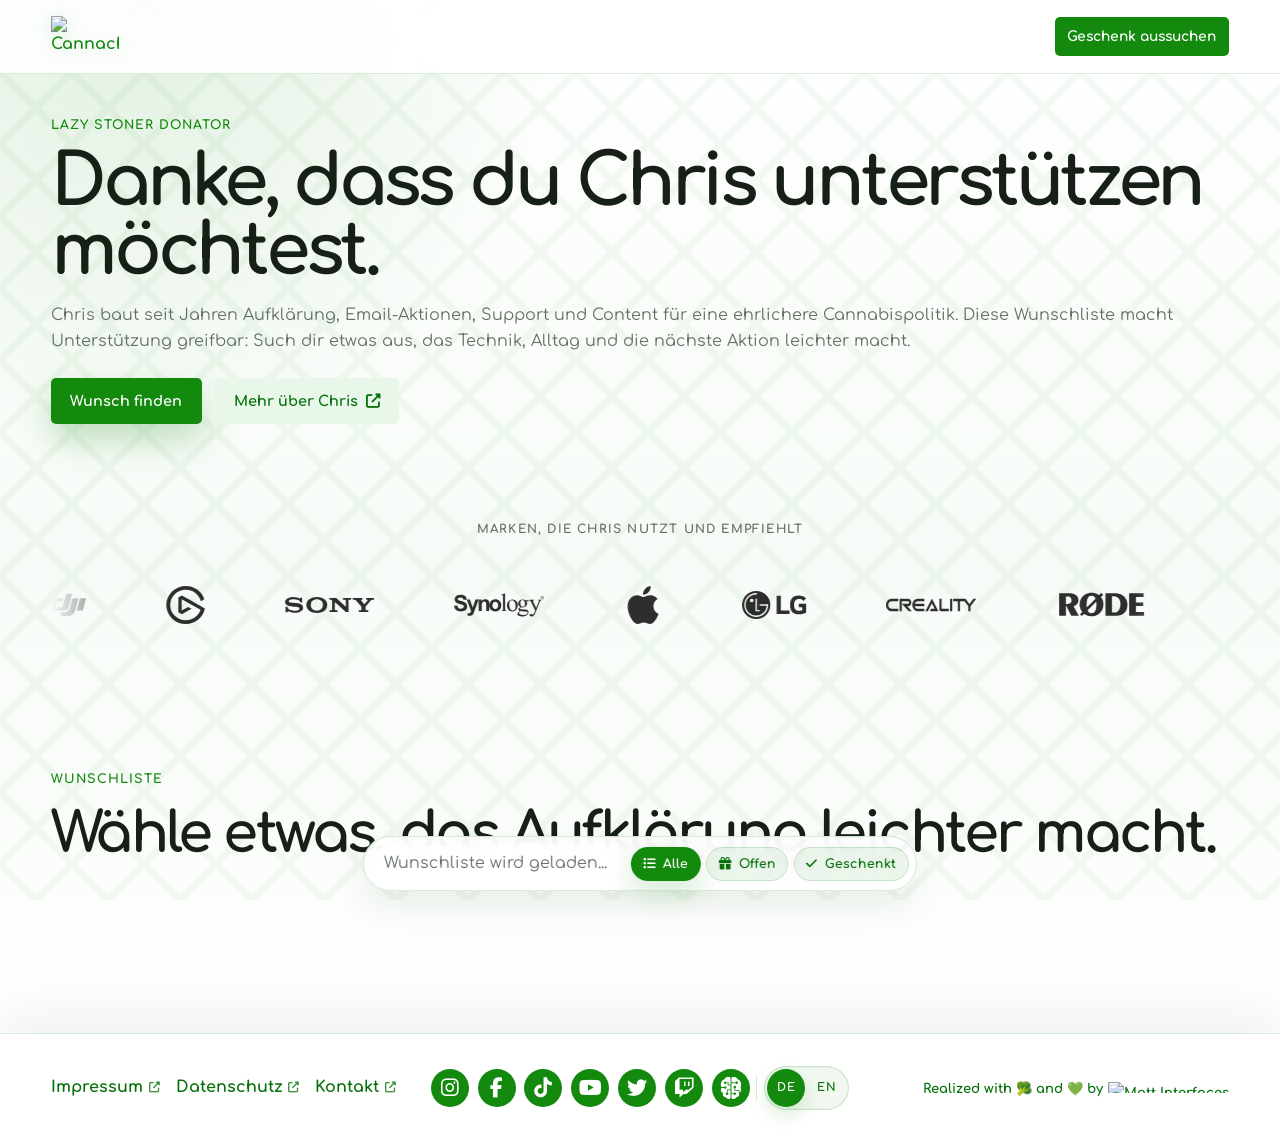
==== commit 1f388f51: "Add Simon Ruane book 'Der kleine Flugbegleiter' as support card Verified via Amazon.de product page " ====
--- a/index.html
+++ b/index.html
@@ -51,7 +51,7 @@
     <link rel="stylesheet" href="assets/vendor/fontawesome/css/brands.min.css">
     <link rel="stylesheet" href="styles/main.css">
 <!-- JSON-LD:BEGIN (generated by scripts/build-schema.mjs - do not edit manually) -->
-    <script type="application/ld+json" id="wishlist-schema">{"@context":"https://schema.org","@graph":[{"@type":"WebSite","@id":"https://lsd.cannachris.de/#website","name":"Lazy Stoner Donator","alternateName":"Cannachris","url":"https://lsd.cannachris.de/"},{"@type":"Organization","@id":"https://lsd.cannachris.de/#organization","name":"Cannachris","url":"https://cannachris.de/","logo":{"@type":"ImageObject","@id":"https://lsd.cannachris.de/#logo","url":"https://lsd.cannachris.de/icon-192.png","width":192,"height":192,"caption":"Cannachris"},"sameAs":["https://cannachris.de/","https://www.instagram.com/c4nnachris/","https://www.tiktok.com/@cann4chris","https://www.twitch.tv/c4nnachris","https://x.com/chooom","https://www.youtube.com/channel/UCD3wuH5mUzr5el3KNZM9fOw","https://www.facebook.com/c4nnachris"]},{"@type":"Person","@id":"https://lsd.cannachris.de/#person","name":"Cannachris","url":"https://cannachris.de/","image":"https://lsd.cannachris.de/assets/images/cannachris-lazy-stoner-donator.png","sameAs":["https://cannachris.de/","https://www.instagram.com/c4nnachris/","https://www.tiktok.com/@cann4chris","https://www.twitch.tv/c4nnachris","https://x.com/chooom","https://www.youtube.com/channel/UCD3wuH5mUzr5el3KNZM9fOw","https://www.facebook.com/c4nnachris"]},{"@type":"WebPage","@id":"https://lsd.cannachris.de/#webpage","name":"Lazy Stoner Donator - Cannachris Wunschliste","inLanguage":"de-DE","description":"Unterstütze Cannachris mit Wunschgeschenken, Social-Wish-Aktionen, Spendenideen und Support für Content, Cannabis-Aufklärung, Aktivismus und Community.","about":{"@type":"Person","name":"Cannachris","url":"https://cannachris.de/"},"primaryImageOfPage":{"@type":"ImageObject","url":"https://lsd.cannachris.de/assets/social/lazy-stoner-donator-og.png","contentUrl":"https://lsd.cannachris.de/assets/social/lazy-stoner-donator-og.png","width":1200,"height":630,"caption":"Lazy Stoner Donator Social Preview mit Cannachris und grüner Support-Gestaltung."},"isPartOf":{"@id":"https://lsd.cannachris.de/#website"},"publisher":{"@id":"https://lsd.cannachris.de/#organization"},"author":{"@id":"https://lsd.cannachris.de/#person"},"creator":{"@id":"https://lsd.cannachris.de/#person"},"breadcrumb":{"@id":"https://lsd.cannachris.de/#breadcrumb"},"mainEntity":{"@type":"ItemList","name":"Lazy Stoner Donator","numberOfItems":88,"itemListElement":[{"@type":"ListItem","position":1,"item":{"@type":"Thing","@id":"https://lsd.cannachris.de/#B0H2MTN6DM","name":"DJI Osmo Pocket 3 Audio Combo mit Mic 2 (1 Sender + 1 Empfänger), Pocket-Gimbal-Vlog-Kamera, 1-Zoll-CMOS und 4K/240fps, 3-Achsen-Stabilisierung, 2× verlustfreier Zoom","url":"https://www.amazon.de/dp/B0H2MTN6DM/ref=nosim?tag=cann4chris-21","image":"https://m.media-amazon.com/images/I/418Mm7RagyL.jpg","description":"DJI Osmo Pocket 3 Audio Combo mit Mic 2 (1 Sender + 1 Empfänger), Pocket-Gimbal-Vlog-Kamera, 1-Zoll-CMOS und 4K/240fps, 3-Achsen-Stabilisierung, 2× verlustfreier Zoom","identifier":"B0H2MTN6DM"}},{"@type":"ListItem","position":2,"item":{"@type":"Thing","@id":"https://lsd.cannachris.de/#B0CH3P9K1X","name":"Elgato Prompter, Teleprompter mit integriertem Bildschirm | Drag-and-Drop-Anzeige, für DSLR, Webcam, Smartphone, liest Chat oder Skripte, Mac, PC, Stream Deck","url":"https://www.amazon.de/dp/B0CH3P9K1X/ref=nosim?tag=cann4chris-21","image":"https://m.media-amazon.com/images/I/41Zkw5EjauL.jpg","description":"Elgato Prompter, Teleprompter mit integriertem Bildschirm | Drag-and-Drop-Anzeige, für DSLR, Webcam, Smartphone, liest Chat oder Skripte, Mac, PC, Stream Deck","identifier":"B0CH3P9K1X"}},{"@type":"ListItem","position":3,"item":{"@type":"Thing","@id":"https://lsd.cannachris.de/#B0GD5LZTBP","name":"SMALLRIG A7 V / A7R V / A7 IV “Rhinoceros“ Cage für Sony Alpha 7 V/Alpha 7R V/Alpha 7 IV/Alpha 7S III/Alpha 7R IV, neues Elegantes und schlankes Design - 6029","url":"https://www.amazon.de/dp/B0GD5LZTBP/ref=nosim?tag=cann4chris-21","image":"https://m.media-amazon.com/images/I/41MOcqgMa8L.jpg","description":"SMALLRIG A7 V / A7R V / A7 IV “Rhinoceros“ Cage für Sony Alpha 7 V/Alpha 7R V/Alpha 7 IV/Alpha 7S III/Alpha 7R IV, neues Elegantes und schlankes Design - 6029","identifier":"B0GD5LZTBP"}},{"@type":"ListItem","position":4,"item":{"@type":"Thing","@id":"https://lsd.cannachris.de/#B0D8QRHQNL","name":"Sony Alpha ZV-E10 II Spiegellose APS-C Videokamera mit 16-50 mm f/3.5-5.6 (4K60p Video, 4:2:2 10Bit-Aufnahme, 26 MP, Digitale Stabilisierung, Echtzeit Auto-Augenfokus)","url":"https://www.amazon.de/dp/B0D8QRHQNL/ref=nosim?tag=cann4chris-21","image":"https://m.media-amazon.com/images/I/41VBOL3Da3L.jpg","description":"Sony Alpha ZV-E10 II Spiegellose APS-C Videokamera mit 16-50 mm f/3.5-5.6 (4K60p Video, 4:2:2 10Bit-Aufnahme, 26 MP, Digitale Stabilisierung, Echtzeit Auto-Augenfokus)","identifier":"B0D8QRHQNL"}},{"@type":"ListItem","position":5,"item":{"@type":"Thing","@id":"https://lsd.cannachris.de/#B0GV46SVK6","name":"UGREEN NASync DXP4800 GT 4 Bay NAS fuer Creator und Bueroteams (ohne HDD) | AMD Ryzen R2514, Dual 10GbE, 8GB DDR4 bis 64GB, 4K HDMI, 2 x M.2 NVMe-Steckplaetze, ECC-Support, U.2 & M.2 Slots","url":"https://www.amazon.de/dp/B0GV46SVK6/ref=nosim?tag=cann4chris-21","image":"https://nas-eu.ugreen.com/cdn/shop/files/DXP4800_GT_16058.webp?v=1780651130","description":"Eine leistungsstarke 4-Bay-NAS fuer Video-Projekte, gemeinsame Projektordner, VM-Workloads und schnelle Backups, mit AMD Ryzen Embedded R2514, Dual 10GbE und U.2-/M.2-NVMe-Reserven fuer anspruchsvolle Kreativ- und Office-Setups.","identifier":"B0GV46SVK6","keywords":"Cannachris, UGREEN, NAS, 10GbE, private Cloud, Creator Workflow","about":[{"@type":"Thing","name":"Cannachris"},{"@type":"Thing","name":"UGREEN"},{"@type":"Thing","name":"NAS"},{"@type":"Thing","name":"10GbE"},{"@type":"Thing","name":"private Cloud"},{"@type":"Thing","name":"Creator Workflow"}],"alternateName":"UGREEN DXP4800 GT fuer Creator-Workflows, private Cloud und schnelle Content-Archive","disambiguatingDescription":"Fuer Creator-Workflows, Teams & Projektarchive"}},{"@type":"ListItem","position":6,"item":{"@type":"Thing","@id":"https://lsd.cannachris.de/#ipad-pro-pencil-pro-set-2024","name":"Apple iPad Pro 13 Zoll (M4, 256 GB) mit Apple Pencil Pro als kuratiertes Amazon-Setup fuer Notizen, Schnitt, Planung und Kreativarbeit","url":"https://www.amazon.de/dp/B0D3J54R3L/ref=nosim?tag=cann4chris-21","image":"https://cdsassets.apple.com/live/7WUAS350/images/tech-specs/ipad-pro-11-inch-13-inch.png","description":"Ein starkes mobiles Setup fuer Notizen, Briefings, Recherche, visuelle Planung, Bildauswahl, Vor-Ort-Arbeit und kreative Skizzen mit Stift direkt im Workflow.","identifier":"ipad-pro-pencil-pro-set-2024","keywords":"Cannachris, iPad Pro, Apple Pencil Pro, Notizen, Kreativarbeit, mobiler Workflow","about":[{"@type":"Thing","name":"Cannachris"},{"@type":"Thing","name":"iPad Pro"},{"@type":"Thing","name":"Apple Pencil Pro"},{"@type":"Thing","name":"Notizen"},{"@type":"Thing","name":"Kreativarbeit"},{"@type":"Thing","name":"mobiler Workflow"}],"alternateName":"iPad Pro mit Apple Pencil Pro fuer mobilen Kreativ- und Planungsworkflow","disambiguatingDescription":"Fuer Skripte, Storyboards, Orga & Kreativarbeit"}},{"@type":"ListItem","position":7,"item":{"@type":"Thing","@id":"https://lsd.cannachris.de/#social-one-kind-act","name":"Eine gute Tat an einem Tag","url":"https://www.randomactsofkindness.org/kindness-ideas","image":"assets/images/social-wishes/one-kind-act.webp","description":"Ein herzliches Lächeln, aktives Zuhören oder eine kleine Hilfeleistung bewusst verschenken und jemandem den Tag leichter machen.","identifier":"social-one-kind-act","keywords":"Cannachris, gute Tat, Freundlichkeit, Alltagssolidarität, Community, Random Acts of Kindness","about":[{"@type":"Thing","name":"Cannachris"},{"@type":"Thing","name":"gute Tat"},{"@type":"Thing","name":"Freundlichkeit"},{"@type":"Thing","name":"Alltagssolidarität"},{"@type":"Thing","name":"Community"},{"@type":"Thing","name":"Random Acts of Kindness"}],"alternateName":"eine gute Tat am Tag als nicht-materiellen Wunsch schenken","disambiguatingDescription":"Für mehr Wärme im Alltag"}},{"@type":"ListItem","position":8,"item":{"@type":"Thing","@id":"https://lsd.cannachris.de/#B0DKD64CLD","name":"SMALLRIG x Brandon Li All-in-One-Videokit für Mobilgeräte, universelles Video-Rig-Kit aus Aluminium mit Schnellverschluss und 67-mm-VND-Filter für M.2-SSD, für iPhone 17, für Samsung – 4596B","url":"https://www.amazon.de/dp/B0DKD64CLD/ref=nosim?tag=cann4chris-21","image":"https://m.media-amazon.com/images/I/415u-+q2CkL.jpg","description":"SMALLRIG x Brandon Li All-in-One-Videokit für Mobilgeräte, universelles Video-Rig-Kit aus Aluminium mit Schnellverschluss und 67-mm-VND-Filter für M.2-SSD, für iPhone 17, für Samsung – 4596B","identifier":"B0DKD64CLD"}},{"@type":"ListItem","position":9,"item":{"@type":"Thing","@id":"https://lsd.cannachris.de/#B0CPFWXMBL","name":"Elgato 4K X Capture Card, HDMI 2.1, 4K144 | VRR-Passthrough, HDR10, bis 1080p240-Aufnahme, USB 3.2 Gen 2, für OBS, PS5, Xbox, Switch, PC, Mac","url":"https://www.amazon.de/dp/B0CPFWXMBL/ref=nosim?tag=cann4chris-21","image":"https://m.media-amazon.com/images/I/31w6ze0NvXL.jpg","description":"Elgato 4K X Capture Card, HDMI 2.1, 4K144 | VRR-Passthrough, HDR10, bis 1080p240-Aufnahme, USB 3.2 Gen 2, für OBS, PS5, Xbox, Switch, PC, Mac","identifier":"B0CPFWXMBL"}},{"@type":"ListItem","position":10,"item":{"@type":"Thing","@id":"https://lsd.cannachris.de/#B0CPL72C61","name":"Osprey Archeon 30L Backpacking Backpack for Men and Women, Black","url":"https://www.amazon.com/Osprey-Archeon-Unisex-Backpacking-Backpack/dp/B0CPL72C61?th=1","image":"https://www.ospreycanada.com/wp-content/uploads/osprey-lifestyle-day-packs/10005915.jpg","description":"30L Osprey Archeon mit 16-Zoll-Laptopfach, Tech-Organisation, NanoTough-Coating, bluesign-zertifizierten Materialien und modularen Front-Straps.","identifier":"B0CPL72C61","disambiguatingDescription":"Für Alltag, Reisen & Technik"}},{"@type":"ListItem","position":11,"item":{"@type":"Thing","@id":"https://lsd.cannachris.de/#campaign-aekn-transparency","name":"ÄKN-Transparenzkampagne unterstützen","url":"https://cannachris.de/aekn-anfrage/","image":"assets/images/social-wishes/aekn-campaign.webp","description":"Eine vorausgefüllte Anfrage an die Ärztekammer Niedersachsen senden und wissenschaftliche Redlichkeit in der Cannabispolitik einfordern.","identifier":"campaign-aekn-transparency","keywords":"Cannachris, ÄKN, Cannabispolitik, Transparenz, Wissenschaft, Petitionsrecht","about":[{"@type":"Thing","name":"Cannachris"},{"@type":"Thing","name":"ÄKN"},{"@type":"Thing","name":"Cannabispolitik"},{"@type":"Thing","name":"Transparenz"},{"@type":"Thing","name":"Wissenschaft"},{"@type":"Thing","name":"Petitionsrecht"}],"alternateName":"ÄKN Cannabis Transparenzkampagne unterstützen","disambiguatingDescription":"Für Wissenschaft & Transparenz"}},{"@type":"ListItem","position":12,"item":{"@type":"Thing","@id":"https://lsd.cannachris.de/#B07L755X9G","name":"Elgato Key Light, professionelle Studioleuchte, 2800 Lumen | WLAN-App-Steuerung, 2900-7000K Farbtemperatur, 160 OSRAM-LEDs, Opalglas-Diffusion, Tischklemme","url":"https://www.amazon.de/dp/B07L755X9G/ref=nosim?tag=cann4chris-21","image":"https://m.media-amazon.com/images/I/31hDyrbUv+L.jpg","description":"Elgato Key Light, professionelle Studioleuchte, 2800 Lumen | WLAN-App-Steuerung, 2900-7000K Farbtemperatur, 160 OSRAM-LEDs, Opalglas-Diffusion, Tischklemme","identifier":"B07L755X9G"}},{"@type":"ListItem","position":13,"item":{"@type":"Thing","@id":"https://lsd.cannachris.de/#B09738CV2G","name":"Elgato Stream Deck MK.2 Studio-Controller, 15 Makrotasten | Für Aktionen in OBS, Twitch, YouTube und mehr, visuelles Feedback, hunderte Plugins, Mac und PC","url":"https://www.amazon.de/dp/B09738CV2G/ref=nosim?tag=cann4chris-21","image":"https://m.media-amazon.com/images/I/41G+KLmHC6L.jpg","description":"Elgato Stream Deck MK.2 Studio-Controller, 15 Makrotasten | Für Aktionen in OBS, Twitch, YouTube und mehr, visuelles Feedback, hunderte Plugins, Mac und PC","identifier":"B09738CV2G"}},{"@type":"ListItem","position":14,"item":{"@type":"Thing","@id":"https://lsd.cannachris.de/#B0DP4KR25W","name":"Rode Wireless Pro Mikrofon-Set mit Interview GO Handadapter und keepdrum Fell-Windschutz Schwarz","url":"https://www.amazon.de/dp/B0DP4KR25W/ref=nosim?tag=cann4chris-21","image":"https://m.media-amazon.com/images/I/417Dw6X8D5L.jpg","description":"Rode Wireless Pro Mikrofon-Set mit Interview GO Handadapter und keepdrum Fell-Windschutz Schwarz","identifier":"B0DP4KR25W"}},{"@type":"ListItem","position":15,"item":{"@type":"Thing","@id":"https://lsd.cannachris.de/#B0D6RPG3T7","name":"SMALLRIG 1,33x Anamorphotisches Objektiv für Mobiltelefone, 2.4:1 Breitbild-Deformationsobjektiv mit T-Mount für Filmaufnahmen, Handy-Kinoobjektiv für iPhone 15/14/13/12, für Samsung S21/S22-4590","url":"https://www.amazon.de/dp/B0D6RPG3T7/ref=nosim?tag=cann4chris-21","image":"https://m.media-amazon.com/images/I/31twY8MCPcL.jpg","description":"SMALLRIG 1,33x Anamorphotisches Objektiv für Mobiltelefone, 2.4:1 Breitbild-Deformationsobjektiv mit T-Mount für Filmaufnahmen, Handy-Kinoobjektiv für iPhone 15/14/13/12, für Samsung S21/S22-4590","identifier":"B0D6RPG3T7"}},{"@type":"ListItem","position":16,"item":{"@type":"Thing","@id":"https://lsd.cannachris.de/#social-transparency-request","name":"Eine Transparenzfrage stellen","url":"https://fragdenstaat.de/anfrage-stellen/","image":"assets/images/social-wishes/transparency-request.webp","description":"Eine konkrete Informationsfreiheitsanfrage stellen oder jemanden dabei unterstützen, Akten, Daten und Entscheidungen nachvollziehbar zu machen.","identifier":"social-transparency-request","keywords":"Cannachris, FragDenStaat, Informationsfreiheit, Transparenz, Demokratie, IFG","about":[{"@type":"Thing","name":"Cannachris"},{"@type":"Thing","name":"FragDenStaat"},{"@type":"Thing","name":"Informationsfreiheit"},{"@type":"Thing","name":"Transparenz"},{"@type":"Thing","name":"Demokratie"},{"@type":"Thing","name":"IFG"}],"alternateName":"Informationsfreiheitsanfrage stellen und Transparenz fördern","disambiguatingDescription":"Für politische Transparenz"}},{"@type":"ListItem","position":17,"item":{"@type":"Thing","@id":"https://lsd.cannachris.de/#B0DCBCVFT2","name":"SMALLRIG Universal Quick Release Phone Cage Kit Aluminium Smartphone Video Rig mit kabelloser Steuerung, Unterstützung für MagSafe, für iPhone 17 16 15 14Serie für Samsung S25 für Pixel - 4597","url":"https://www.amazon.de/dp/B0DCBCVFT2/ref=nosim?tag=cann4chris-21","image":"https://m.media-amazon.com/images/I/41UKHDIMR2L.jpg","description":"SMALLRIG Universal Quick Release Phone Cage Kit Aluminium Smartphone Video Rig mit kabelloser Steuerung, Unterstützung für MagSafe, für iPhone 17 16 15 14Serie für Samsung S25 für Pixel - 4597","identifier":"B0DCBCVFT2"}},{"@type":"ListItem","position":18,"item":{"@type":"Thing","@id":"https://lsd.cannachris.de/#B0CTJ7PVN1","name":"Shure MV7+ Podcast Mikrofon-Verbessertes Audio, LED-Touchpanel, USB-C- und XLR-Ausgänge, Auto-Level-Modus, digitaler Pop-Filter, Halleffekte, Podcasting, Streaming, Aufnahme - Schwarz","url":"https://www.amazon.de/dp/B0CTJ7PVN1/ref=nosim?tag=cann4chris-21","image":"https://m.media-amazon.com/images/I/41VBDk7OHSL.jpg","description":"Shure MV7+ Podcast Mikrofon-Verbessertes Audio, LED-Touchpanel, USB-C- und XLR-Ausgänge, Auto-Level-Modus, digitaler Pop-Filter, Halleffekte, Podcasting, Streaming, Aufnahme - Schwarz","identifier":"B0CTJ7PVN1"}},{"@type":"ListItem","position":19,"item":{"@type":"Thing","@id":"https://lsd.cannachris.de/#B0FKBNYF46","name":"LG UltraWide 49U950A-W.AEU (49 Zoll) 32:9 Curved DQHD Nano IPS Monitor, 144Hz, AMD FreeSync™ Premium, DisplayHDR™ 400, USB-C (90W), Weiß","url":"https://www.amazon.de/dp/B0FKBNYF46/ref=nosim?tag=cann4chris-21","image":"https://m.media-amazon.com/images/I/41i5FttJHYL.jpg","description":"LG UltraWide 49U950A-W.AEU (49 Zoll) 32:9 Curved DQHD Nano IPS Monitor, 144Hz, AMD FreeSync™ Premium, DisplayHDR™ 400, USB-C (90W), Weiß","identifier":"B0FKBNYF46"}},{"@type":"ListItem","position":20,"item":{"@type":"Thing","@id":"https://lsd.cannachris.de/#B0FK26M3HD","name":"NEEWER 18mm Weitwinkelobjektiv mit 17mm Gewinde Objektiv Clip für Handy Kamera, 100° FOV, 0,75 fache Vergrößerung, 6 Elemente in 5 Gruppen, kompatibel mit iPhone Android Samsung für Fotografie, LS-72","url":"https://www.amazon.de/dp/B0FK26M3HD/ref=nosim?tag=cann4chris-21","image":"https://m.media-amazon.com/images/I/41L64bpT9SL.jpg","description":"NEEWER 18mm Weitwinkelobjektiv mit 17mm Gewinde Objektiv Clip für Handy Kamera, 100° FOV, 0,75 fache Vergrößerung, 6 Elemente in 5 Gruppen, kompatibel mit iPhone Android Samsung für Fotografie, LS-72","identifier":"B0FK26M3HD"}},{"@type":"ListItem","position":21,"item":{"@type":"Thing","@id":"https://lsd.cannachris.de/#B0FZS1VLHV","name":"Creality K2 SE Combo 3D-Drucker 2026, Multicolor-Druck mit CFS, bis zu 500 mm/s Hochgeschwindigkeit, intelligente Auto-Nivellierung, Vollmetall-Rahmen, komplett vormontiert, 220 × 215 × 245 mm Bauraum","url":"https://www.amazon.de/dp/B0FZS1VLHV/ref=nosim?tag=cann4chris-21","image":"https://m.media-amazon.com/images/I/41RLr38VQ0L.jpg","description":"Creality K2 SE Combo 3D-Drucker 2026, Multicolor-Druck mit CFS, bis zu 500 mm/s Hochgeschwindigkeit, intelligente Auto-Nivellierung, Vollmetall-Rahmen, komplett vormontiert, 220 × 215 × 245 mm Bauraum","identifier":"B0FZS1VLHV"}},{"@type":"ListItem","position":22,"item":{"@type":"Thing","@id":"https://lsd.cannachris.de/#B0BLD1KBHQ","name":"DJI RS 3 Mini Kamera-Gimbal-Stabilisator für Canon, Sony, Nikon und Fujifilm, 2 kg getestete Zuladung, native vertikale Aufnahmen, Bluetooth-Aufnahmetaste, RS-Stabilisierung der 3. Generation, 795 g","url":"https://www.amazon.de/dp/B0BLD1KBHQ/ref=nosim?tag=cann4chris-21","image":"https://m.media-amazon.com/images/I/31q3LMFZHRL.jpg","description":"DJI RS 3 Mini Kamera-Gimbal-Stabilisator für Canon, Sony, Nikon und Fujifilm, 2 kg getestete Zuladung, native vertikale Aufnahmen, Bluetooth-Aufnahmetaste, RS-Stabilisierung der 3. Generation, 795 g","identifier":"B0BLD1KBHQ"}},{"@type":"ListItem","position":23,"item":{"@type":"Thing","@id":"https://lsd.cannachris.de/#B09JBVR5B4","name":"RØDE PSA1+ Professionelles Gelenkarmstativ für Studioanwendungen mit innovativem Federsystem, Neopren, Schwarz","url":"https://www.amazon.de/dp/B09JBVR5B4/ref=nosim?tag=cann4chris-21","image":"https://m.media-amazon.com/images/I/21nCXzbCM1L.jpg","description":"RØDE PSA1+ Professionelles Gelenkarmstativ für Studioanwendungen mit innovativem Federsystem, Neopren, Schwarz","identifier":"B09JBVR5B4"}},{"@type":"ListItem","position":24,"item":{"@type":"Thing","@id":"https://lsd.cannachris.de/#social-digital-courage","name":"Digitale Zivilcourage zeigen","url":"https://www.ichbinhier.eu/digitale-zivilcourage-lernen-gegen-hass-im-netz","image":"assets/images/social-wishes/digital-courage.webp","description":"Nicht wegscrollen, sondern freundlich, sachlich und solidarisch reagieren, wenn Menschen online abgewertet oder angegriffen werden.","identifier":"social-digital-courage","keywords":"Cannachris, digitale Zivilcourage, Hass im Netz, ichbinhier, Gegenrede, Demokratie","about":[{"@type":"Thing","name":"Cannachris"},{"@type":"Thing","name":"digitale Zivilcourage"},{"@type":"Thing","name":"Hass im Netz"},{"@type":"Thing","name":"ichbinhier"},{"@type":"Thing","name":"Gegenrede"},{"@type":"Thing","name":"Demokratie"}],"alternateName":"digitale Zivilcourage lernen und Hass im Netz begegnen","disambiguatingDescription":"Für bessere Kommentarspalten"}},{"@type":"ListItem","position":25,"item":{"@type":"Thing","@id":"https://lsd.cannachris.de/#social-digital-wellbeing","name":"Raus aus dem Doomscrolling, rein ins echte Leben","url":"https://www.demokratie-leben.de/","image":"assets/images/social-wishes/democracy.webp","description":"Wenn der Feed dich nur noch leer zieht, darfst du liebevoll Stopp sagen: einmal tief durchatmen, kurz rausgehen, jemandem schreiben oder vor Ort etwas Gutes für Demokratie und Miteinander tun.","identifier":"social-digital-wellbeing","keywords":"Cannachris, digital wellbeing, Doomscrolling, Demokratie, Selbstfürsorge, Engagement","about":[{"@type":"Thing","name":"Cannachris"},{"@type":"Thing","name":"digital wellbeing"},{"@type":"Thing","name":"Doomscrolling"},{"@type":"Thing","name":"Demokratie"},{"@type":"Thing","name":"Selbstfürsorge"},{"@type":"Thing","name":"Engagement"}],"alternateName":"doomscrolling unterbrechen und neue Energie für Selbstfürsorge und demokratisches Engagement finden","disambiguatingDescription":"Für Kopf, Herz & echten Kontakt"}},{"@type":"ListItem","position":26,"item":{"@type":"Thing","@id":"https://lsd.cannachris.de/#B0CPYGYF11","name":"Venty Vaporizer von Storz & Bickel – das neueste Gerät – Gehen Sie mit dem Strom! | Storz & Bickel Venty Vaporizer – das neueste Gerät – Gehen Sie mit dem Strom!","url":"https://www.amazon.de/dp/B0CPYGYF11/ref=nosim?tag=cann4chris-21","image":"https://m.media-amazon.com/images/I/31tDbc0XO1L.jpg","description":"Venty Vaporizer von Storz & Bickel – das neueste Gerät – Gehen Sie mit dem Strom! | Storz & Bickel Venty Vaporizer – das neueste Gerät – Gehen Sie mit dem Strom!","identifier":"B0CPYGYF11"}},{"@type":"ListItem","position":27,"item":{"@type":"Thing","@id":"https://lsd.cannachris.de/#B07QR6Z1JB","name":"Focusrite Scarlett Solo 3. Gen USB-Audio-Interface-Bundle für Gitarristen, Sänger oder Produzenten. Klang in Studioqualität und sämtliche Software, die du für Aufnahmen und Kompositionen benötigst","url":"https://www.amazon.de/dp/B07QR6Z1JB/ref=nosim?tag=cann4chris-21","image":"https://m.media-amazon.com/images/I/31Ty6bmUmVL.jpg","description":"Focusrite Scarlett Solo 3. Gen USB-Audio-Interface-Bundle für Gitarristen, Sänger oder Produzenten. Klang in Studioqualität und sämtliche Software, die du für Aufnahmen und Kompositionen benötigst","identifier":"B07QR6Z1JB"}},{"@type":"ListItem","position":28,"item":{"@type":"Thing","@id":"https://lsd.cannachris.de/#B0DZ1VY1LR","name":"NEEWER 24\"x24\" Softbox Beleuchtungsset mit Stativständern, 2er Pack, 45W zweifarbige 2,4G LED Glühbirnen, 10 Kanäle, 2900K-7000K, 1400Lux/m, CRI95, 20m Fernbedienung, Fotografie Dauerlicht kit, NK103","url":"https://www.amazon.de/dp/B0DZ1VY1LR/ref=nosim?tag=cann4chris-21","image":"https://m.media-amazon.com/images/I/4117gvrSLaL.jpg","description":"NEEWER 24\"x24\" Softbox Beleuchtungsset mit Stativständern, 2er Pack, 45W zweifarbige 2,4G LED Glühbirnen, 10 Kanäle, 2900K-7000K, 1400Lux/m, CRI95, 20m Fernbedienung, Fotografie Dauerlicht kit, NK103","identifier":"B0DZ1VY1LR"}},{"@type":"ListItem","position":29,"item":{"@type":"Thing","@id":"https://lsd.cannachris.de/#B07T9T4Z7J","name":"VOLCANO HYBRID Vaporizer","url":"https://www.amazon.de/dp/B07T9T4Z7J/ref=nosim?tag=cann4chris-21","image":"https://m.media-amazon.com/images/I/41tFBPlCWqL.jpg","description":"VOLCANO HYBRID Vaporizer","identifier":"B07T9T4Z7J"}},{"@type":"ListItem","position":30,"item":{"@type":"Thing","@id":"https://lsd.cannachris.de/#B0FJY37ZLP","name":"APEXEL 100Ultra Makro Objektiv mit Ringlicht, verbesserte Version des Objektiv für Handy für iPhone, Samsung, Pixel","url":"https://www.amazon.de/dp/B0FJY37ZLP/ref=nosim?tag=cann4chris-21","image":"https://m.media-amazon.com/images/I/41bJeZawN9L.jpg","description":"APEXEL 100Ultra Makro Objektiv mit Ringlicht, verbesserte Version des Objektiv für Handy für iPhone, Samsung, Pixel","identifier":"B0FJY37ZLP"}},{"@type":"ListItem","position":31,"item":{"@type":"Thing","@id":"https://lsd.cannachris.de/#B0FKFZH65C","name":"EMART Weiß Hintergrund 165x220cm, White Screen Roll-up Panel Fotohintergrund, Weißer Hintergrund mit Ständer für Fotostudio, Streaming, Videokonferenzen, TikTok, Zoom","url":"https://www.amazon.de/dp/B0FKFZH65C/ref=nosim?tag=cann4chris-21","image":"https://m.media-amazon.com/images/I/318tAK4IWlL.jpg","description":"EMART Weiß Hintergrund 165x220cm, White Screen Roll-up Panel Fotohintergrund, Weißer Hintergrund mit Ständer für Fotostudio, Streaming, Videokonferenzen, TikTok, Zoom","identifier":"B0FKFZH65C"}},{"@type":"ListItem","position":32,"item":{"@type":"Thing","@id":"https://lsd.cannachris.de/#B0F664T5TN","name":"Zeadio All-in-One Video-Rig-Kit, Handheld Stabilisator mit Smartphone-Cage, RGB-Videoleuchte, Mikrofon, Action-Kamera-Adapter, kompatibel mit Smartphones, Action-Kameras, DSLRs und anderen Kameras usw","url":"https://www.amazon.de/dp/B0F664T5TN/ref=nosim?tag=cann4chris-21","image":"https://m.media-amazon.com/images/I/41NCmOtDmWL.jpg","description":"Zeadio All-in-One Video-Rig-Kit, Handheld Stabilisator mit Smartphone-Cage, RGB-Videoleuchte, Mikrofon, Action-Kamera-Adapter, kompatibel mit Smartphones, Action-Kameras, DSLRs und anderen Kameras usw","identifier":"B0F664T5TN"}},{"@type":"ListItem","position":33,"item":{"@type":"Thing","@id":"https://lsd.cannachris.de/#social-foodsharing","name":"Lebensmittel retten und teilen","url":"https://foodsharing.de/","image":"assets/images/social-wishes/foodsharing.webp","description":"Überschüssige Lebensmittel weitergeben, Fairteiler nutzen oder lokal mithelfen, damit gute Dinge nicht in der Tonne landen.","identifier":"social-foodsharing","keywords":"Cannachris, foodsharing, Lebensmittelrettung, Nachhaltigkeit, Community, Ressourcenschutz","about":[{"@type":"Thing","name":"Cannachris"},{"@type":"Thing","name":"foodsharing"},{"@type":"Thing","name":"Lebensmittelrettung"},{"@type":"Thing","name":"Nachhaltigkeit"},{"@type":"Thing","name":"Community"},{"@type":"Thing","name":"Ressourcenschutz"}],"alternateName":"Lebensmittel retten und mit foodsharing teilen","disambiguatingDescription":"Für weniger Verschwendung"}},{"@type":"ListItem","position":34,"item":{"@type":"Thing","@id":"https://lsd.cannachris.de/#B00N2OQCIA","name":"AFAITH 6in1 Kit, Wireless Bluetooth Fernkamera Blendenverschluss Release Control + Ausziehbares Selbstporträt Teleskop Handheld Monopod + Einstellbarer Smartphone Adapter Telefonhalter + Einziehbarer Drehturm Stativhalter Halter + Fischaugenobjektiv + Weitwinkelobjektiv + Makroobjektiv für iPhone 7 / 7plus 6 plus / 6, Samsung Galaxy S8 / S7 Edge / S6 Edge, Huawei P9 / P10, HTC, Blackberry, Smartphones GP036B (Schwarz)","url":"https://www.amazon.de/dp/B00N2OQCIA/ref=nosim?tag=cann4chris-21","image":"https://m.media-amazon.com/images/I/7193IuYpB7L.jpg","description":"AFAITH 6in1 Kit, Wireless Bluetooth Fernkamera Blendenverschluss Release Control + Ausziehbares Selbstporträt Teleskop Handheld Monopod + Einstellbarer Smartphone Adapter Telefonhalter + Einziehbarer Drehturm Stativhalter Halter + Fischaugenobjektiv + Weitwinkelobjektiv + Makroobjektiv für iPhone 7 / 7plus 6 plus / 6, Samsung Galaxy S8 / S7 Edge / S6 Edge, Huawei P9 / P10, HTC, Blackberry, Smartphones GP036B (Schwarz)","identifier":"B00N2OQCIA"}},{"@type":"ListItem","position":35,"item":{"@type":"Thing","@id":"https://lsd.cannachris.de/#B0CTCD7CS5","name":"TOCOL für iPhone 14 Hülle für Magsafe, Vollständiger Kameraschutz Stoßfest Kratzfest Transluzente Rückseite Magnetisch Handyhülle für iPhone 14 Case, Schwarz","url":"https://www.amazon.de/dp/B0CTCD7CS5/ref=nosim?tag=cann4chris-21","image":"https://m.media-amazon.com/images/I/41uklR0Pm-L.jpg","description":"TOCOL für iPhone 14 Hülle für Magsafe, Vollständiger Kameraschutz Stoßfest Kratzfest Transluzente Rückseite Magnetisch Handyhülle für iPhone 14 Case, Schwarz","identifier":"B0CTCD7CS5"}},{"@type":"ListItem","position":36,"item":{"@type":"Thing","@id":"https://lsd.cannachris.de/#B0C58TRNQV","name":"STREBITO Mini-Elektroschrauber, 144-teiliges Elektro-Präzisionsschraubendreher-Set Kleiner Akkuschrauber, Elektronik-Reparatur-Werkzeugsatz für PC, Computer, Laptop, Telefon, RC-Drohne","url":"https://www.amazon.de/dp/B0C58TRNQV/ref=nosim?tag=cann4chris-21","image":"https://m.media-amazon.com/images/I/81MNRt-bmIL.jpg","description":"STREBITO Mini-Elektroschrauber, 144-teiliges Elektro-Präzisionsschraubendreher-Set Kleiner Akkuschrauber, Elektronik-Reparatur-Werkzeugsatz für PC, Computer, Laptop, Telefon, RC-Drohne","identifier":"B0C58TRNQV"}},{"@type":"ListItem","position":37,"item":{"@type":"Thing","@id":"https://lsd.cannachris.de/#B00OVAXR50","name":"Behringer EUROPORT PPA500BT Ultrakompaktes tragbares 500-Watt-6-Kanal-PA-System mit Bluetooth-Drahtlostechnologie, drahtloser Mikrofonoption, Klark Teknik Multi-FX-Prozessor und FBQ-Feedback-Erkennung","url":"https://www.amazon.de/dp/B00OVAXR50/ref=nosim?tag=cann4chris-21","image":"https://m.media-amazon.com/images/I/71jMrGV+vzL.jpg","description":"Behringer EUROPORT PPA500BT Ultrakompaktes tragbares 500-Watt-6-Kanal-PA-System mit Bluetooth-Drahtlostechnologie, drahtloser Mikrofonoption, Klark Teknik Multi-FX-Prozessor und FBQ-Feedback-Erkennung","identifier":"B00OVAXR50"}},{"@type":"ListItem","position":38,"item":{"@type":"Thing","@id":"https://lsd.cannachris.de/#campaign-augsburg-csc","name":"Augsburg/CSC-Kampagne stärken","url":"https://cannachris.de/cannabis-social-clubs-genehmigung-deutschland-email-aktion/","image":"assets/images/social-wishes/aekn-campaign.webp","description":"Die CSC-Genehmigungsaktion teilen oder nutzen, damit lokale Anbauvereinigungen nicht unnötig ausgebremst werden.","identifier":"campaign-augsburg-csc","keywords":"Cannachris, Augsburg, Cannabis Social Club, CSC, CanG, Bayern, Genehmigung","about":[{"@type":"Thing","name":"Cannachris"},{"@type":"Thing","name":"Augsburg"},{"@type":"Thing","name":"Cannabis Social Club"},{"@type":"Thing","name":"CSC"},{"@type":"Thing","name":"CanG"},{"@type":"Thing","name":"Bayern"},{"@type":"Thing","name":"Genehmigung"}],"alternateName":"Augsburg CSC Kampagne und Cannabis Social Club Genehmigung unterstützen","disambiguatingDescription":"Für Clubs & lokale Praxis"}},{"@type":"ListItem","position":39,"item":{"@type":"Thing","@id":"https://lsd.cannachris.de/#B06WLQFVVV","name":"CASCHA Sopran Ukulele Set für Kinder und Erwachsene I Starter Kit mit 3 Plektren Tasche Lehrbuch Lernvideos über QR-Code Stimmgerät I Set Aquila Saiten Nylon I Kleine Hawaii Gitarre Braun","url":"https://www.amazon.de/dp/B06WLQFVVV/ref=nosim?tag=cann4chris-21","image":"https://m.media-amazon.com/images/I/81M3zV0bY9L.jpg","description":"CASCHA Sopran Ukulele Set für Kinder und Erwachsene I Starter Kit mit 3 Plektren Tasche Lehrbuch Lernvideos über QR-Code Stimmgerät I Set Aquila Saiten Nylon I Kleine Hawaii Gitarre Braun","identifier":"B06WLQFVVV"}},{"@type":"ListItem","position":40,"item":{"@type":"Thing","@id":"https://lsd.cannachris.de/#B078WST5RK","name":"Samsung MZ-76E1T0B/EU 860 EVO 1 TB SATA 2,5\" Interne SSD Schwarz","url":"https://www.amazon.de/dp/B078WST5RK/ref=nosim?tag=cann4chris-21","image":"https://m.media-amazon.com/images/I/414xvZZLu2L.jpg","description":"Samsung MZ-76E1T0B/EU 860 EVO 1 TB SATA 2,5\" Interne SSD Schwarz","identifier":"B078WST5RK"}},{"@type":"ListItem","position":41,"item":{"@type":"Thing","@id":"https://lsd.cannachris.de/#B00O9VRKIQ","name":"SATA-3 HDD/SSD Caddy mit Schnellauswerf-Mechanismus für DELL Latitude E6220, E6320, E6420, E6520, E6230, E6330, E6430, E6430s, E6520, E6530 mit Opticaddy OptiSpeed Technologie - ersetzt optisches Laufwerk (original Opticaddy Festplattenrahmen, Einbaurahmen, Adapter)","url":"https://www.amazon.de/dp/B00O9VRKIQ/ref=nosim?tag=cann4chris-21","image":"https://m.media-amazon.com/images/I/71ep0ccjVeL.jpg","description":"SATA-3 HDD/SSD Caddy mit Schnellauswerf-Mechanismus für DELL Latitude E6220, E6320, E6420, E6520, E6230, E6330, E6430, E6430s, E6520, E6530 mit Opticaddy OptiSpeed Technologie - ersetzt optisches Laufwerk (original Opticaddy Festplattenrahmen, Einbaurahmen, Adapter)","identifier":"B00O9VRKIQ"}},{"@type":"ListItem","position":42,"item":{"@type":"Thing","@id":"https://lsd.cannachris.de/#social-dkms-registration","name":"Einen geliebten Menschen anrufen und sagen, dass du ihn liebst","url":"https://www.who.int/news-room/questions-and-answers/item/social-connection","image":"assets/images/social-wishes/one-kind-act.webp","description":"Heute bewusst einen geliebten Menschen anrufen, echte Zuneigung aussprechen und damit Verbindung, Sicherheit und emotionale Naehe staerken.","identifier":"social-dkms-registration","keywords":"Cannachris, soziale Verbundenheit, mentale Gesundheit, Liebe sagen, Anruf, WHO","about":[{"@type":"Thing","name":"Cannachris"},{"@type":"Thing","name":"soziale Verbundenheit"},{"@type":"Thing","name":"mentale Gesundheit"},{"@type":"Thing","name":"Liebe sagen"},{"@type":"Thing","name":"Anruf"},{"@type":"Thing","name":"WHO"}],"alternateName":"einen geliebten Menschen anrufen und sagen, dass man ihn liebt","disambiguatingDescription":"Fuer Naehe & mentale Gesundheit"}},{"@type":"ListItem","position":43,"item":{"@type":"Thing","@id":"https://lsd.cannachris.de/#B0DWSXGGPS","name":"Longer RAY5 Laser Graviermaschine, 20W Laser-Ausgangsleistung, 3,5“ Farb-Touchscreen, Offline-Steuerung über App, Gravurwerkzeug für Metall/Glas/Holz, Arbeitsbereich 400x365mm","url":"https://www.amazon.de/dp/B0DWSXGGPS/ref=nosim?tag=cann4chris-21","image":"https://m.media-amazon.com/images/I/71KQcxfk+UL.jpg","description":"Longer RAY5 Laser Graviermaschine, 20W Laser-Ausgangsleistung, 3,5“ Farb-Touchscreen, Offline-Steuerung über App, Gravurwerkzeug für Metall/Glas/Holz, Arbeitsbereich 400x365mm","identifier":"B0DWSXGGPS"}},{"@type":"ListItem","position":44,"item":{"@type":"Thing","@id":"https://lsd.cannachris.de/#B0H3YXTKQ6","name":"2026 große Powerbank 80000mAh, Power Bank 30W PD USB-C Schnellladefunktion, Externer Akku mit LED-Anzeige, 5 Ausgängen und 2 Eingängen, Externer Handyakku kompatibel mit iPhone,Samsung Tablets Outdoor","url":"https://www.amazon.de/dp/B0H3YXTKQ6/ref=nosim?tag=cann4chris-21","image":"https://m.media-amazon.com/images/I/41E+yTJJLmL.jpg","description":"2026 große Powerbank 80000mAh, Power Bank 30W PD USB-C Schnellladefunktion, Externer Akku mit LED-Anzeige, 5 Ausgängen und 2 Eingängen, Externer Handyakku kompatibel mit iPhone,Samsung Tablets Outdoor","identifier":"B0H3YXTKQ6"}},{"@type":"ListItem","position":45,"item":{"@type":"Thing","@id":"https://lsd.cannachris.de/#B0D3F48SYB","name":"70x70cm Scrog Netz Pflanzennetz Grow Net, Garden Net Plant Net, Trellis Net for Climbing Plants Cucumbers, Cucumber Net for Greenhouse, Support of Tent System for Garden, Elastic Trellis Net","url":"https://www.amazon.de/dp/B0D3F48SYB/ref=nosim?tag=cann4chris-21","image":"https://m.media-amazon.com/images/I/41OYemtzAcL.jpg","description":"70x70cm Scrog Netz Pflanzennetz Grow Net, Garden Net Plant Net, Trellis Net for Climbing Plants Cucumbers, Cucumber Net for Greenhouse, Support of Tent System for Garden, Elastic Trellis Net","identifier":"B0D3F48SYB"}},{"@type":"ListItem","position":46,"item":{"@type":"Thing","@id":"https://lsd.cannachris.de/#B0068J6KMO","name":"Auto-K Racing Lackspray lichtblau RAL 5012 400 ml Autolack Spraylack Sprühlack","url":"https://www.amazon.de/dp/B0068J6KMO/ref=nosim?tag=cann4chris-21","image":"https://m.media-amazon.com/images/I/41+1+X2WD+L.jpg","description":"Auto-K Racing Lackspray lichtblau RAL 5012 400 ml Autolack Spraylack Sprühlack","identifier":"B0068J6KMO"}},{"@type":"ListItem","position":47,"item":{"@type":"Thing","@id":"https://lsd.cannachris.de/#B01N4PEWFW","name":"Baxboy Herren-Hemd Slim-Fit Bügelleicht Für Anzug, Business, Hochzeit, Freizeit - Langarm Hemden für Männer Langarmhemd R-44","url":"https://www.amazon.de/dp/B01N4PEWFW/ref=nosim?tag=cann4chris-21","image":"https://m.media-amazon.com/images/I/61oe2L5nvhL.jpg","description":"Baxboy Herren-Hemd Slim-Fit Bügelleicht Für Anzug, Business, Hochzeit, Freizeit - Langarm Hemden für Männer Langarmhemd R-44","identifier":"B01N4PEWFW"}},{"@type":"ListItem","position":48,"item":{"@type":"Thing","@id":"https://lsd.cannachris.de/#B00JV27MF4","name":"Boveda zur Aufbewahrung von Kräutern | 2-Wege-Feuchtigkeitsregulierung mit 62 % relativer Feuchtigkeit | Größe 8 schützt bis zu 30 g Blüten | verhindert den Verlust von Terpenen, Übertrocknung & Schimmel | wiederverschließbare Verpackung mit 10 Stück","url":"https://www.amazon.de/dp/B00JV27MF4/ref=nosim?tag=cann4chris-21","image":"https://m.media-amazon.com/images/I/51ofON6z5uL.jpg","description":"Boveda zur Aufbewahrung von Kräutern | 2-Wege-Feuchtigkeitsregulierung mit 62 % relativer Feuchtigkeit | Größe 8 schützt bis zu 30 g Blüten | verhindert den Verlust von Terpenen, Übertrocknung & Schimmel | wiederverschließbare Verpackung mit 10 Stück","identifier":"B00JV27MF4"}},{"@type":"ListItem","position":49,"item":{"@type":"Thing","@id":"https://lsd.cannachris.de/#B01LXQ2ERP","name":"Brunner Pavillon Aquamar","url":"https://www.amazon.de/dp/B01LXQ2ERP/ref=nosim?tag=cann4chris-21","image":"https://m.media-amazon.com/images/I/615IEOeQYPL.jpg","description":"Brunner Pavillon Aquamar","identifier":"B01LXQ2ERP"}},{"@type":"ListItem","position":50,"item":{"@type":"Thing","@id":"https://lsd.cannachris.de/#social-blood-donation","name":"Blutspendetermin finden","url":"https://www.drk-blutspende.de/blutspendetermine/termine/","image":"assets/images/social-wishes/blood-donation.webp","description":"Einen Termin in der Nähe suchen, Eignung prüfen und mit einer Blutspende die Versorgung von Patient:innen unterstützen.","identifier":"social-blood-donation","keywords":"Cannachris, Blutspende, DRK, Blutspendetermin, medizinische Hilfe, Solidarität","about":[{"@type":"Thing","name":"Cannachris"},{"@type":"Thing","name":"Blutspende"},{"@type":"Thing","name":"DRK"},{"@type":"Thing","name":"Blutspendetermin"},{"@type":"Thing","name":"medizinische Hilfe"},{"@type":"Thing","name":"Solidarität"}],"alternateName":"DRK Blutspendetermin finden und Blut spenden","disambiguatingDescription":"Für konkrete medizinische Hilfe"}},{"@type":"ListItem","position":51,"item":{"@type":"Thing","@id":"https://lsd.cannachris.de/#B00L0MZ8H2","name":"Club Mate Granatapfel MEHRWEG (20 x 500 ml)","url":"https://www.amazon.de/dp/B00L0MZ8H2/ref=nosim?tag=cann4chris-21","image":"https://m.media-amazon.com/images/I/81kBdH5SZBL.jpg","description":"Club Mate Granatapfel MEHRWEG (20 x 500 ml)","identifier":"B00L0MZ8H2"}},{"@type":"ListItem","position":52,"item":{"@type":"Thing","@id":"https://lsd.cannachris.de/#3846871001","name":"Die Kunst des Krieges","url":"https://www.amazon.de/dp/3846871001/ref=nosim?tag=cann4chris-21","image":"https://m.media-amazon.com/images/I/31velERaGTL.jpg","description":"Die Kunst des Krieges","identifier":"3846871001"}},{"@type":"ListItem","position":53,"item":{"@type":"Thing","@id":"https://lsd.cannachris.de/#3570552691","name":"Eine kurze Geschichte der Menschheit","url":"https://www.amazon.de/dp/3570552691/ref=nosim?tag=cann4chris-21","image":"https://m.media-amazon.com/images/I/51CePcoOfeL.jpg","description":"Eine kurze Geschichte der Menschheit","identifier":"3570552691"}},{"@type":"ListItem","position":54,"item":{"@type":"Thing","@id":"https://lsd.cannachris.de/#B01HUZ6MOK","name":"EL-Sunprotect Pilotenbrille Fliegerbrille Sonnenbrille Brille Top Design Schwarz Bunt Verspiegelt","url":"https://www.amazon.de/dp/B01HUZ6MOK/ref=nosim?tag=cann4chris-21","image":"https://m.media-amazon.com/images/I/619i1YJ68xL.jpg","description":"EL-Sunprotect Pilotenbrille Fliegerbrille Sonnenbrille Brille Top Design Schwarz Bunt Verspiegelt","identifier":"B01HUZ6MOK"}},{"@type":"ListItem","position":55,"item":{"@type":"Thing","@id":"https://lsd.cannachris.de/#B00REU57XY","name":"Elektrische Mühle aus Aluminium","url":"https://www.amazon.de/dp/B00REU57XY/ref=nosim?tag=cann4chris-21","image":"https://m.media-amazon.com/images/I/71j7gTKv28L.jpg","description":"Elektrische Mühle aus Aluminium","identifier":"B00REU57XY"}},{"@type":"ListItem","position":56,"item":{"@type":"Thing","@id":"https://lsd.cannachris.de/#B00MTF6ZVC","name":"EMART Foto Hintergrund Ständer, 2x3m Verstellbarer Hintergrundsystem mit 8 Hintergrundklemmen, 2 Sandsack für Fotostudio Porträt Produktfotografie Studiofotografie, aus Metall","url":"https://www.amazon.de/dp/B00MTF6ZVC/ref=nosim?tag=cann4chris-21","image":"https://m.media-amazon.com/images/I/41hNrvytRKL.jpg","description":"EMART Foto Hintergrund Ständer, 2x3m Verstellbarer Hintergrundsystem mit 8 Hintergrundklemmen, 2 Sandsack für Fotostudio Porträt Produktfotografie Studiofotografie, aus Metall","identifier":"B00MTF6ZVC"}},{"@type":"ListItem","position":57,"item":{"@type":"Thing","@id":"https://lsd.cannachris.de/#B0DDTJ66D3","name":"PILPOC theFube Fidget Toy - Premium Qualität Fidget Cube mit Exklusiver Schutzhülle, Anti Stress und ADHS Spielzeug, Fidget Würfel [Schwarz]","url":"https://www.amazon.de/dp/B0DDTJ66D3/ref=nosim?tag=cann4chris-21","image":"https://m.media-amazon.com/images/I/71jlYEgs1vL.jpg","description":"PILPOC theFube Fidget Toy - Premium Qualität Fidget Cube mit Exklusiver Schutzhülle, Anti Stress und ADHS Spielzeug, Fidget Würfel [Schwarz]","identifier":"B0DDTJ66D3"}},{"@type":"ListItem","position":58,"item":{"@type":"Thing","@id":"https://lsd.cannachris.de/#social-volunteering","name":"Ein Ehrenamt entdecken","url":"https://www.deutsche-stiftung-engagement-und-ehrenamt.de/","image":"assets/images/social-wishes/volunteering.webp","description":"Eine Aufgabe finden, die zur eigenen Zeit und Energie passt, und Engagement als realistische, kleine Gewohnheit starten.","identifier":"social-volunteering","keywords":"Cannachris, Ehrenamt, DSEE, Engagement, Zivilgesellschaft, lokaler Zusammenhalt","about":[{"@type":"Thing","name":"Cannachris"},{"@type":"Thing","name":"Ehrenamt"},{"@type":"Thing","name":"DSEE"},{"@type":"Thing","name":"Engagement"},{"@type":"Thing","name":"Zivilgesellschaft"},{"@type":"Thing","name":"lokaler Zusammenhalt"}],"alternateName":"Ehrenamt entdecken und lokales Engagement starten","disambiguatingDescription":"Für lokalen Zusammenhalt"}},{"@type":"ListItem","position":59,"item":{"@type":"Thing","@id":"https://lsd.cannachris.de/#B0DTYWWN4V","name":"Razer Blade 16 AI Gaming- und Arbeitslaptop, 16 Zoll QHD+ 240 Hz OLED, AMD Ryzen AI 9 365, NVIDIA GeForce RTX 5070 Ti, 32 GB RAM, 1 TB SSD, QWERTZ DE","url":"https://www.amazon.de/dp/B0DTYWWN4V/ref=nosim?tag=cann4chris-21","image":"https://multimedia.bbycastatic.ca/multimedia/products/500x500/192/19218/19218983.jpg","description":"Portabler High-End-Laptop für Video-Schnitt, Streaming, Kampagnenarbeit, Coding, Musiktools und Gaming in einem stabilen Arbeitsgerät.","identifier":"B0DTYWWN4V","disambiguatingDescription":"Für Content, Schnitt, Gaming & Arbeit"}},{"@type":"ListItem","position":60,"item":{"@type":"Thing","@id":"https://lsd.cannachris.de/#3406727867","name":"Homo Deus: Eine Geschichte von Morgen (Beck Paperback)","url":"https://www.amazon.de/dp/3406727867/ref=nosim?tag=cann4chris-21","image":"https://m.media-amazon.com/images/I/41SkuYKjgXL.jpg","description":"Homo Deus: Eine Geschichte von Morgen (Beck Paperback)","identifier":"3406727867"}},{"@type":"ListItem","position":61,"item":{"@type":"Thing","@id":"https://lsd.cannachris.de/#B07BM2FCFY","name":"Iridium GO! 9560 Satellite Terminal with Wi-Fi Hotspot","url":"https://www.amazon.de/dp/B07BM2FCFY/ref=nosim?tag=cann4chris-21","image":"https://m.media-amazon.com/images/I/519jzK6rEJL.jpg","description":"Iridium GO! 9560 Satellite Terminal with Wi-Fi Hotspot","identifier":"B07BM2FCFY"}},{"@type":"ListItem","position":62,"item":{"@type":"Thing","@id":"https://lsd.cannachris.de/#B07QJX8JW4","name":"Bernette B79 Computer Näh- und Stickmaschine inkl. Sticksoftware-Modulen","url":"https://www.amazon.de/dp/B07QJX8JW4/ref=nosim?tag=cann4chris-21","image":"https://www.bernette.com/assets/uploads/general/Products/Models/7-Series/79/_1200x685_crop_center-center_none/b79_Frontal_Anschiebetisch.png","description":"Bernette B79 Computer Näh- und Stickmaschine inkl. Sticksoftware-Modulen","identifier":"B07QJX8JW4"}},{"@type":"ListItem","position":63,"item":{"@type":"Thing","@id":"https://lsd.cannachris.de/#B000RZHU9C","name":"Katadyn 8014932 Vario Filter aus der Backcountry Serie, Schwarz","url":"https://www.amazon.de/dp/B000RZHU9C/ref=nosim?tag=cann4chris-21","image":"https://m.media-amazon.com/images/I/71UN6Sy7kJL.jpg","description":"Katadyn 8014932 Vario Filter aus der Backcountry Serie, Schwarz","identifier":"B000RZHU9C"}},{"@type":"ListItem","position":64,"item":{"@type":"Thing","@id":"https://lsd.cannachris.de/#B002GJN96U","name":"Leatherman Surge Multi-Tool - 21 strapazierfähige Werkzeuge mit Klingen - Schwarz | 21 strapazierfähige Werkzeuge mit Klingen","url":"https://www.amazon.de/dp/B002GJN96U/ref=nosim?tag=cann4chris-21","image":"https://m.media-amazon.com/images/I/61Z9EjlRBaL.jpg","description":"Leatherman Surge Multi-Tool - 21 strapazierfähige Werkzeuge mit Klingen - Schwarz | 21 strapazierfähige Werkzeuge mit Klingen","identifier":"B002GJN96U"}},{"@type":"ListItem","position":65,"item":{"@type":"Thing","@id":"https://lsd.cannachris.de/#B00NVDP3ZU","name":"LEGO 10696 Classic Mittelgroße Bausteine-Box, Bausteine mit Aufbewahrungsbox für Kinder, Geschenk für Jungen und Mädchen ab 4 Jahren","url":"https://www.amazon.de/dp/B00NVDP3ZU/ref=nosim?tag=cann4chris-21","image":"https://m.media-amazon.com/images/I/81riurHgf+L.jpg","description":"LEGO 10696 Classic Mittelgroße Bausteine-Box, Bausteine mit Aufbewahrungsbox für Kinder, Geschenk für Jungen und Mädchen ab 4 Jahren","identifier":"B00NVDP3ZU"}},{"@type":"ListItem","position":66,"item":{"@type":"Thing","@id":"https://lsd.cannachris.de/#social-democracy","name":"Demokratie vor Ort stärken","url":"https://www.demokratie-leben.de/","image":"assets/images/social-wishes/democracy.webp","description":"Ein Projekt, eine lokale Initiative oder Bildungsarbeit unterstützen, die demokratisches Miteinander praktisch erfahrbar macht.","identifier":"social-democracy","keywords":"Cannachris, Demokratie leben, Demokratie, Vielfalt, Zivilgesellschaft, Zusammenhalt","about":[{"@type":"Thing","name":"Cannachris"},{"@type":"Thing","name":"Demokratie leben"},{"@type":"Thing","name":"Demokratie"},{"@type":"Thing","name":"Vielfalt"},{"@type":"Thing","name":"Zivilgesellschaft"},{"@type":"Thing","name":"Zusammenhalt"}],"alternateName":"Demokratie vor Ort stärken und Projekte unterstützen","disambiguatingDescription":"Für Vielfalt & gegen Polarisierung"}},{"@type":"ListItem","position":67,"item":{"@type":"Thing","@id":"https://lsd.cannachris.de/#B0106K7NPS","name":"Machine Scan'n'cut Cm300","url":"https://www.amazon.de/dp/B0106K7NPS/ref=nosim?tag=cann4chris-21","image":"https://m.media-amazon.com/images/I/71fyAtn2OzL.jpg","description":"Machine Scan'n'cut Cm300","identifier":"B0106K7NPS"}},{"@type":"ListItem","position":68,"item":{"@type":"Thing","@id":"https://lsd.cannachris.de/#B08Y92Q5ZH","name":"Mactoou 5X 20L Stofftopf, Pflanzsack mit Griffe aus Filzstoff Pflanze Grow Bag für Tomaten, Gemüse, Blumen, Pflanzen - 5 Gallonen","url":"https://www.amazon.de/dp/B08Y92Q5ZH/ref=nosim?tag=cann4chris-21","image":"https://m.media-amazon.com/images/I/41UXGa2yakL.jpg","description":"Mactoou 5X 20L Stofftopf, Pflanzsack mit Griffe aus Filzstoff Pflanze Grow Bag für Tomaten, Gemüse, Blumen, Pflanzen - 5 Gallonen","identifier":"B08Y92Q5ZH"}},{"@type":"ListItem","position":69,"item":{"@type":"Thing","@id":"https://lsd.cannachris.de/#B08KWDBZDV","name":"MAVORI Thermo-Hygrometer 3er Set Digital - Mini Hygrometer Innen, 2-in-1 Feuchtigkeitsmessgerät & Raumthermometer digital °C/°F + on/off - für Raumklima, Growbox, Terrarium & Humidor - mit Batterien","url":"https://www.amazon.de/dp/B08KWDBZDV/ref=nosim?tag=cann4chris-21","image":"https://m.media-amazon.com/images/I/41QnMHk5gsL.jpg","description":"MAVORI Thermo-Hygrometer 3er Set Digital - Mini Hygrometer Innen, 2-in-1 Feuchtigkeitsmessgerät & Raumthermometer digital °C/°F + on/off - für Raumklima, Growbox, Terrarium & Humidor - mit Batterien","identifier":"B08KWDBZDV"}},{"@type":"ListItem","position":70,"item":{"@type":"Thing","@id":"https://lsd.cannachris.de/#B074ZCWG7J","name":"Motorola Sphere+ | 2 in 1 Stereo Bluetooth Lautsprecher und Kopfhörer Set | Headset und Freisprechanlage | Schwarz","url":"https://www.amazon.de/dp/B074ZCWG7J/ref=nosim?tag=cann4chris-21","image":"https://m.media-amazon.com/images/I/81k-aIyREiL.jpg","description":"Motorola Sphere+ | 2 in 1 Stereo Bluetooth Lautsprecher und Kopfhörer Set | Headset und Freisprechanlage | Schwarz","identifier":"B074ZCWG7J"}},{"@type":"ListItem","position":71,"item":{"@type":"Thing","@id":"https://lsd.cannachris.de/#B07KS64MHB","name":"New Era 59fifty Basecap Blank","url":"https://www.amazon.de/dp/B07KS64MHB/ref=nosim?tag=cann4chris-21","image":"https://m.media-amazon.com/images/I/7128xION6GL.jpg","description":"New Era 59fifty Basecap Blank","identifier":"B07KS64MHB"}},{"@type":"ListItem","position":72,"item":{"@type":"Thing","@id":"https://lsd.cannachris.de/#B01IFJEWTM","name":"Nintendo Classic Mini: Nintendo Entertainment System","url":"https://www.amazon.de/dp/B01IFJEWTM/ref=nosim?tag=cann4chris-21","image":"https://m.media-amazon.com/images/I/612soTd2aCL.jpg","description":"Nintendo Classic Mini: Nintendo Entertainment System","identifier":"B01IFJEWTM"}},{"@type":"ListItem","position":73,"item":{"@type":"Thing","@id":"https://lsd.cannachris.de/#B009URS9HK","name":"PEARL Spardose mit Zähler: Spardose mit elektronischem Münzzähler (mit Zählwerk, Sparschwein mit Zählwerk, Münz)","url":"https://www.amazon.de/dp/B009URS9HK/ref=nosim?tag=cann4chris-21","image":"https://m.media-amazon.com/images/I/71ZQw8vQQIL.jpg","description":"PEARL Spardose mit Zähler: Spardose mit elektronischem Münzzähler (mit Zählwerk, Sparschwein mit Zählwerk, Münz)","identifier":"B009URS9HK"}},{"@type":"ListItem","position":74,"item":{"@type":"Thing","@id":"https://lsd.cannachris.de/#social-neighborhood-help","name":"Nachbarschaftshilfe anbieten","url":"https://nebenan.de/","image":"assets/images/social-wishes/neighborhood.webp","description":"Etwas verleihen, kurz einkaufen, zuhören oder eine kleine praktische Hilfe in der direkten Umgebung anbieten.","identifier":"social-neighborhood-help","keywords":"Cannachris, Nachbarschaftshilfe, nebenan.de, lokale Community, Einsamkeit, Miteinander","about":[{"@type":"Thing","name":"Cannachris"},{"@type":"Thing","name":"Nachbarschaftshilfe"},{"@type":"Thing","name":"nebenan.de"},{"@type":"Thing","name":"lokale Community"},{"@type":"Thing","name":"Einsamkeit"},{"@type":"Thing","name":"Miteinander"}],"alternateName":"Nachbarschaftshilfe anbieten und lokale Gemeinschaft stärken","disambiguatingDescription":"Für Nähe im eigenen Viertel"}},{"@type":"ListItem","position":75,"item":{"@type":"Thing","@id":"https://lsd.cannachris.de/#B08YFKSWWD","name":"KODAK Step Sofort-Smartphone-Fotodrucker - Tragbarer Mini-Farb-Mobilfotodrucker - Zink 2x3” Klebefotos - Bluetooth-kompatibel mit iOS- & Android-Geräten - Spaßige Bearbeitungs-App - Blau","url":"https://www.amazon.de/dp/B08YFKSWWD/ref=nosim?tag=cann4chris-21","image":"https://m.media-amazon.com/images/I/71QpEGBGTRL.jpg","description":"KODAK Step Sofort-Smartphone-Fotodrucker - Tragbarer Mini-Farb-Mobilfotodrucker - Zink 2x3” Klebefotos - Bluetooth-kompatibel mit iOS- & Android-Geräten - Spaßige Bearbeitungs-App - Blau","identifier":"B08YFKSWWD"}},{"@type":"ListItem","position":76,"item":{"@type":"Thing","@id":"https://lsd.cannachris.de/#B07G1VZ1GY","name":"Rick and Morty Christmas Jumper Ugly Sweater, Rainbow for Men, Women, Boys and Girls","url":"https://www.amazon.de/dp/B07G1VZ1GY/ref=nosim?tag=cann4chris-21","image":"https://m.media-amazon.com/images/I/61uKF2jcK3L.jpg","description":"Rick and Morty Christmas Jumper Ugly Sweater, Rainbow for Men, Women, Boys and Girls","identifier":"B07G1VZ1GY"}},{"@type":"ListItem","position":77,"item":{"@type":"Thing","@id":"https://lsd.cannachris.de/#donation-dhv-support","name":"DHV-Arbeit mit einer Spende unterstützen","url":"https://hanfverband.de/spenden","image":"assets/images/social-wishes/dhv-donation.webp","description":"Den Deutschen Hanfverband direkt unterstützen, damit Aufklärung, Lobbyarbeit und rechtspolitische Arbeit weiterlaufen.","identifier":"donation-dhv-support","keywords":"Cannachris, DHV, Deutscher Hanfverband, Spende, Cannabisaufklärung, Lobbyarbeit","about":[{"@type":"Thing","name":"Cannachris"},{"@type":"Thing","name":"DHV"},{"@type":"Thing","name":"Deutscher Hanfverband"},{"@type":"Thing","name":"Spende"},{"@type":"Thing","name":"Cannabisaufklärung"},{"@type":"Thing","name":"Lobbyarbeit"}],"alternateName":"Deutscher Hanfverband Spende und Cannabisaufklärung unterstützen","disambiguatingDescription":"Für starke Cannabis-Lobbyarbeit"}},{"@type":"ListItem","position":78,"item":{"@type":"Thing","@id":"https://lsd.cannachris.de/#B0766399V1","name":"Rick And Morty Pickle Rick Men's Sweater","url":"https://www.amazon.de/dp/B0766399V1/ref=nosim?tag=cann4chris-21","image":"https://m.media-amazon.com/images/I/71tmXgVvo5L.jpg","description":"Rick And Morty Pickle Rick Men's Sweater","identifier":"B0766399V1"}},{"@type":"ListItem","position":79,"item":{"@type":"Thing","@id":"https://lsd.cannachris.de/#B073Y4BJH3","name":"sourcing map 5 STK 2 V 80m A Poly Mini Solarzelle Panel Module Selberbasteln f Telefon Ladegerät DE de","url":"https://www.amazon.de/dp/B073Y4BJH3/ref=nosim?tag=cann4chris-21","image":"https://m.media-amazon.com/images/I/616+sXohuBL.jpg","description":"sourcing map 5 STK 2 V 80m A Poly Mini Solarzelle Panel Module Selberbasteln f Telefon Ladegerät DE de","identifier":"B073Y4BJH3"}},{"@type":"ListItem","position":80,"item":{"@type":"Thing","@id":"https://lsd.cannachris.de/#B0FNQ8YCK5","name":"Spider Farmer 5-in-1 pH-Messgerät-Set für Wasser, TDS-EC-Temperatur-Salzgehalt-Tester mit ATC, Wiederaufladbar, für Pflanzen Hydrokulturen Grow Schwimmbäder Fischbecken und Aquarium (IP67 Wasserdicht)","url":"https://www.amazon.de/dp/B0FNQ8YCK5/ref=nosim?tag=cann4chris-21","image":"https://m.media-amazon.com/images/I/41U72P14W3L.jpg","description":"Spider Farmer 5-in-1 pH-Messgerät-Set für Wasser, TDS-EC-Temperatur-Salzgehalt-Tester mit ATC, Wiederaufladbar, für Pflanzen Hydrokulturen Grow Schwimmbäder Fischbecken und Aquarium (IP67 Wasserdicht)","identifier":"B0FNQ8YCK5"}},{"@type":"ListItem","position":81,"item":{"@type":"Thing","@id":"https://lsd.cannachris.de/#B0FP5CJXXV","name":"Spider Farmer GGS 3-in-1 Bodensensor Pro 3 Stück, EC/Feuchtigkeit/Temperatur Messer mit RJ12, Unterstützung Intelligente APP Steuerung für Garten Indoor Zuchtzelt Zimmer","url":"https://www.amazon.de/dp/B0FP5CJXXV/ref=nosim?tag=cann4chris-21","image":"https://m.media-amazon.com/images/I/41VN91ov6WL.jpg","description":"Spider Farmer GGS 3-in-1 Bodensensor Pro 3 Stück, EC/Feuchtigkeit/Temperatur Messer mit RJ12, Unterstützung Intelligente APP Steuerung für Garten Indoor Zuchtzelt Zimmer","identifier":"B0FP5CJXXV"}},{"@type":"ListItem","position":82,"item":{"@type":"Thing","@id":"https://lsd.cannachris.de/#social-cannabis-education","name":"Sachlich über Cannabis sprechen","url":"https://hanfverband.de/themen","image":"assets/images/social-wishes/cannabis-education.webp","description":"Ein Gespräch führen, einen Fakt prüfen oder eine sachliche Quelle teilen, damit Cannabispolitik weniger von Vorurteilen lebt.","identifier":"social-cannabis-education","keywords":"Cannachris, Cannabisaufklärung, Deutscher Hanfverband, Cannabispolitik, Fakten, Entstigmatisierung","about":[{"@type":"Thing","name":"Cannachris"},{"@type":"Thing","name":"Cannabisaufklärung"},{"@type":"Thing","name":"Deutscher Hanfverband"},{"@type":"Thing","name":"Cannabispolitik"},{"@type":"Thing","name":"Fakten"},{"@type":"Thing","name":"Entstigmatisierung"}],"alternateName":"sachlich über Cannabis sprechen und Fakten teilen","disambiguatingDescription":"Für Aufklärung statt Stigma"}},{"@type":"ListItem","position":83,"item":{"@type":"Thing","@id":"https://lsd.cannachris.de/#B08S76FN8L","name":"Spider Farmer Rohrventilator 100mm, 4 Inch Abluftset mit GGS Temperatur Feuchtigkeitssensor, Aktivkohlefilter Schlauch Abluft Lüfter, Belüftungssystem Lüftungsset für Growzelt, Growbox","url":"https://www.amazon.de/dp/B08S76FN8L/ref=nosim?tag=cann4chris-21","image":"https://m.media-amazon.com/images/I/51fKViLYTBL.jpg","description":"Spider Farmer Rohrventilator 100mm, 4 Inch Abluftset mit GGS Temperatur Feuchtigkeitssensor, Aktivkohlefilter Schlauch Abluft Lüfter, Belüftungssystem Lüftungsset für Growzelt, Growbox","identifier":"B08S76FN8L"}},{"@type":"ListItem","position":84,"item":{"@type":"Thing","@id":"https://lsd.cannachris.de/#B075BBSLR2","name":"Stylophone GENX-2 Portable Analogue Synthesizer with Built-in Speaker, LFO, Filter, Analogue Delay and CV/Gate Output | Synthesizer Keyboard | Synth Musical Instrument","url":"https://www.amazon.de/dp/B075BBSLR2/ref=nosim?tag=cann4chris-21","image":"https://m.media-amazon.com/images/I/71ZF1YOwQ8L.jpg","description":"Stylophone GENX-2 Portable Analogue Synthesizer with Built-in Speaker, LFO, Filter, Analogue Delay and CV/Gate Output | Synthesizer Keyboard | Synth Musical Instrument","identifier":"B075BBSLR2"}},{"@type":"ListItem","position":85,"item":{"@type":"Thing","@id":"https://lsd.cannachris.de/#B07JH3YJ7K","name":"YAMEE Docker-Cap Herren Docker Mütze Damen Seemannsmütze Hafenmütze Herrenmütze Bikercap Hat Wandermütze Dockercap Kopfbedeckung Seemannskappe （Kopfumfang Größenverstellbar）","url":"https://www.amazon.de/dp/B07JH3YJ7K/ref=nosim?tag=cann4chris-21","image":"https://m.media-amazon.com/images/I/51qgER-e++L.jpg","description":"YAMEE Docker-Cap Herren Docker Mütze Damen Seemannsmütze Hafenmütze Herrenmütze Bikercap Hat Wandermütze Dockercap Kopfbedeckung Seemannskappe （Kopfumfang Größenverstellbar）","identifier":"B07JH3YJ7K"}},{"@type":"ListItem","position":86,"item":{"@type":"Thing","@id":"https://lsd.cannachris.de/#B0DTJVYG96","name":"Tascam DR-07XP Field Recorder, 2-Kanal-Handheld-Recorder mit 32-Bit-Float, USB-C-Audiointerface und verstellbaren AB/XY-Mikrofonen","url":"https://www.amazon.de/dp/B0DTJVYG96/ref=nosim?tag=cann4chris-21","image":"https://images.musicstore.de/images/0960/tascam-dr-07xp_1_REC0016908-000.jpg","description":"Tascam DR-07XP Field Recorder, 2-Kanal-Handheld-Recorder mit 32-Bit-Float, USB-C-Audiointerface und verstellbaren AB/XY-Mikrofonen","identifier":"B0DTJVYG96"}},{"@type":"ListItem","position":87,"item":{"@type":"Thing","@id":"https://lsd.cannachris.de/#B00SAYCXWG","name":"HyperX Cloud II – Gaming Kopfhörer (für PC/PS4/Mac) rot","url":"https://www.amazon.de/dp/B00SAYCXWG/ref=nosim?tag=cann4chris-21","image":"https://m.media-amazon.com/images/I/71g5MRbP52L.jpg","description":"HyperX Cloud II – Gaming Kopfhörer (für PC/PS4/Mac) rot","identifier":"B00SAYCXWG"}},{"@type":"ListItem","position":88,"item":{"@type":"Thing","@id":"https://lsd.cannachris.de/#stereovoltage-groove-techno-volume-01","name":"Stereo Voltage Groove Techno Vol. 1 Sample Pack","url":"https://stereovoltage.com/groove-techno-vol-1/","image":"https://stereovoltage.com/wp-content/uploads/2026/02/font-sharp-base-image-1.jpg","description":"Groove-Techno-Sample-Pack von Stereo Voltage mit 342 Loops, 285 One-Shots, royalty-free Lizenz und Sounds für alle DAWs.","identifier":"stereovoltage-groove-techno-volume-01","disambiguatingDescription":"Für Sound, Edits & Content-Vibes"}}]}},{"@type":"BreadcrumbList","@id":"https://lsd.cannachris.de/#breadcrumb","itemListElement":[{"@type":"ListItem","position":1,"name":"Cannachris","item":"https://cannachris.de/"},{"@type":"ListItem","position":2,"name":"Lazy Stoner Donator","item":"https://lsd.cannachris.de/"}]}]}</script>
+    <script type="application/ld+json" id="wishlist-schema">{"@context":"https://schema.org","@graph":[{"@type":"WebSite","@id":"https://lsd.cannachris.de/#website","name":"Lazy Stoner Donator","alternateName":"Cannachris","url":"https://lsd.cannachris.de/"},{"@type":"Organization","@id":"https://lsd.cannachris.de/#organization","name":"Cannachris","url":"https://cannachris.de/","logo":{"@type":"ImageObject","@id":"https://lsd.cannachris.de/#logo","url":"https://lsd.cannachris.de/icon-192.png","width":192,"height":192,"caption":"Cannachris"},"sameAs":["https://cannachris.de/","https://www.instagram.com/c4nnachris/","https://www.tiktok.com/@cann4chris","https://www.twitch.tv/c4nnachris","https://x.com/chooom","https://www.youtube.com/channel/UCD3wuH5mUzr5el3KNZM9fOw","https://www.facebook.com/c4nnachris"]},{"@type":"Person","@id":"https://lsd.cannachris.de/#person","name":"Cannachris","url":"https://cannachris.de/","image":"https://lsd.cannachris.de/assets/images/cannachris-lazy-stoner-donator.png","sameAs":["https://cannachris.de/","https://www.instagram.com/c4nnachris/","https://www.tiktok.com/@cann4chris","https://www.twitch.tv/c4nnachris","https://x.com/chooom","https://www.youtube.com/channel/UCD3wuH5mUzr5el3KNZM9fOw","https://www.facebook.com/c4nnachris"]},{"@type":"WebPage","@id":"https://lsd.cannachris.de/#webpage","name":"Lazy Stoner Donator - Cannachris Wunschliste","inLanguage":"de-DE","description":"Unterstütze Cannachris mit Wunschgeschenken, Social-Wish-Aktionen, Spendenideen und Support für Content, Cannabis-Aufklärung, Aktivismus und Community.","about":{"@type":"Person","name":"Cannachris","url":"https://cannachris.de/"},"primaryImageOfPage":{"@type":"ImageObject","url":"https://lsd.cannachris.de/assets/social/lazy-stoner-donator-og.png","contentUrl":"https://lsd.cannachris.de/assets/social/lazy-stoner-donator-og.png","width":1200,"height":630,"caption":"Lazy Stoner Donator Social Preview mit Cannachris und grüner Support-Gestaltung."},"isPartOf":{"@id":"https://lsd.cannachris.de/#website"},"publisher":{"@id":"https://lsd.cannachris.de/#organization"},"author":{"@id":"https://lsd.cannachris.de/#person"},"creator":{"@id":"https://lsd.cannachris.de/#person"},"breadcrumb":{"@id":"https://lsd.cannachris.de/#breadcrumb"},"mainEntity":{"@type":"ItemList","name":"Lazy Stoner Donator","numberOfItems":97,"itemListElement":[{"@type":"ListItem","position":1,"item":{"@type":"Thing","@id":"https://lsd.cannachris.de/#B0H2MTN6DM","name":"DJI Osmo Pocket 3 Audio Combo mit Mic 2 (1 Sender + 1 Empfänger), Pocket-Gimbal-Vlog-Kamera, 1-Zoll-CMOS und 4K/240fps, 3-Achsen-Stabilisierung, 2× verlustfreier Zoom","url":"https://www.amazon.de/dp/B0H2MTN6DM/ref=nosim?tag=cann4chris-21","image":"https://m.media-amazon.com/images/I/418Mm7RagyL.jpg","description":"DJI Osmo Pocket 3 Audio Combo mit Mic 2 (1 Sender + 1 Empfänger), Pocket-Gimbal-Vlog-Kamera, 1-Zoll-CMOS und 4K/240fps, 3-Achsen-Stabilisierung, 2× verlustfreier Zoom","identifier":"B0H2MTN6DM"}},{"@type":"ListItem","position":2,"item":{"@type":"Thing","@id":"https://lsd.cannachris.de/#B0CH3P9K1X","name":"Elgato Prompter, Teleprompter mit integriertem Bildschirm | Drag-and-Drop-Anzeige, für DSLR, Webcam, Smartphone, liest Chat oder Skripte, Mac, PC, Stream Deck","url":"https://www.amazon.de/dp/B0CH3P9K1X/ref=nosim?tag=cann4chris-21","image":"https://m.media-amazon.com/images/I/41Zkw5EjauL.jpg","description":"Elgato Prompter, Teleprompter mit integriertem Bildschirm | Drag-and-Drop-Anzeige, für DSLR, Webcam, Smartphone, liest Chat oder Skripte, Mac, PC, Stream Deck","identifier":"B0CH3P9K1X"}},{"@type":"ListItem","position":3,"item":{"@type":"Thing","@id":"https://lsd.cannachris.de/#B0GD5LZTBP","name":"SMALLRIG A7 V / A7R V / A7 IV “Rhinoceros“ Cage für Sony Alpha 7 V/Alpha 7R V/Alpha 7 IV/Alpha 7S III/Alpha 7R IV, neues Elegantes und schlankes Design - 6029","url":"https://www.amazon.de/dp/B0GD5LZTBP/ref=nosim?tag=cann4chris-21","image":"https://m.media-amazon.com/images/I/41MOcqgMa8L.jpg","description":"SMALLRIG A7 V / A7R V / A7 IV “Rhinoceros“ Cage für Sony Alpha 7 V/Alpha 7R V/Alpha 7 IV/Alpha 7S III/Alpha 7R IV, neues Elegantes und schlankes Design - 6029","identifier":"B0GD5LZTBP"}},{"@type":"ListItem","position":4,"item":{"@type":"Thing","@id":"https://lsd.cannachris.de/#B0D8QRHQNL","name":"Sony Alpha ZV-E10 II Spiegellose APS-C Videokamera mit 16-50 mm f/3.5-5.6 (4K60p Video, 4:2:2 10Bit-Aufnahme, 26 MP, Digitale Stabilisierung, Echtzeit Auto-Augenfokus)","url":"https://www.amazon.de/dp/B0D8QRHQNL/ref=nosim?tag=cann4chris-21","image":"https://m.media-amazon.com/images/I/41VBOL3Da3L.jpg","description":"Sony Alpha ZV-E10 II Spiegellose APS-C Videokamera mit 16-50 mm f/3.5-5.6 (4K60p Video, 4:2:2 10Bit-Aufnahme, 26 MP, Digitale Stabilisierung, Echtzeit Auto-Augenfokus)","identifier":"B0D8QRHQNL"}},{"@type":"ListItem","position":5,"item":{"@type":"Thing","@id":"https://lsd.cannachris.de/#blog-deutscher-aerztetag-2026","name":"Deutscher Ärztetag 2026: Warum die nächsten Wochen für Cannabis entscheidend sind","url":"https://cannachris.de/deutscher-aerztetag-2026-warum-die-naechsten-wochen-fuer-cannabis-entscheidend-sind/","image":"https://cannachris.de/wp-content/uploads/2026/05/cannachris-aekn-resolution-aktion-demokratie-wissenschaft-aerzte-dhv-21.webp","description":"Blogartikel auf cannachris.de: Warum die kommenden Wochen rund um den Ärztetag 2026 für Cannabis in Deutschland entscheidend sind.","identifier":"blog-deutscher-aerztetag-2026","keywords":"Deutscher Ärztetag 2026, ÄKN Cannabis, Cannabis Legalisierung, Cannachris Blog","about":[{"@type":"Thing","name":"Deutscher Ärztetag 2026"},{"@type":"Thing","name":"ÄKN Cannabis"},{"@type":"Thing","name":"Cannabis Legalisierung"},{"@type":"Thing","name":"Cannachris Blog"}],"alternateName":"Hintergrundartikel zum Deutschen Ärztetag 2026 und der Cannabis-Position der ÄKN","disambiguatingDescription":"Für politische Einordnung"}},{"@type":"ListItem","position":6,"item":{"@type":"Thing","@id":"https://lsd.cannachris.de/#B0GV46SVK6","name":"UGREEN NASync DXP4800 GT 4 Bay NAS fuer Creator und Bueroteams (ohne HDD) | AMD Ryzen R2514, Dual 10GbE, 8GB DDR4 bis 64GB, 4K HDMI, 2 x M.2 NVMe-Steckplaetze, ECC-Support, U.2 & M.2 Slots","url":"https://www.amazon.de/dp/B0GV46SVK6/ref=nosim?tag=cann4chris-21","image":"https://nas-eu.ugreen.com/cdn/shop/files/DXP4800_GT_16058.webp?v=1780651130","description":"Eine leistungsstarke 4-Bay-NAS fuer Video-Projekte, gemeinsame Projektordner, VM-Workloads und schnelle Backups, mit AMD Ryzen Embedded R2514, Dual 10GbE und U.2-/M.2-NVMe-Reserven fuer anspruchsvolle Kreativ- und Office-Setups.","identifier":"B0GV46SVK6","keywords":"Cannachris, UGREEN, NAS, 10GbE, private Cloud, Creator Workflow","about":[{"@type":"Thing","name":"Cannachris"},{"@type":"Thing","name":"UGREEN"},{"@type":"Thing","name":"NAS"},{"@type":"Thing","name":"10GbE"},{"@type":"Thing","name":"private Cloud"},{"@type":"Thing","name":"Creator Workflow"}],"alternateName":"UGREEN DXP4800 GT fuer Creator-Workflows, private Cloud und schnelle Content-Archive","disambiguatingDescription":"Fuer Creator-Workflows, Teams & Projektarchive"}},{"@type":"ListItem","position":7,"item":{"@type":"Thing","@id":"https://lsd.cannachris.de/#ipad-pro-pencil-pro-set-2024","name":"Apple iPad Pro 13 Zoll (M4, 256 GB) mit Apple Pencil Pro als kuratiertes Amazon-Setup fuer Notizen, Schnitt, Planung und Kreativarbeit","url":"https://www.amazon.de/dp/B0D3J54R3L/ref=nosim?tag=cann4chris-21","image":"https://cdsassets.apple.com/live/7WUAS350/images/tech-specs/ipad-pro-11-inch-13-inch.png","description":"Ein starkes mobiles Setup fuer Notizen, Briefings, Recherche, visuelle Planung, Bildauswahl, Vor-Ort-Arbeit und kreative Skizzen mit Stift direkt im Workflow.","identifier":"ipad-pro-pencil-pro-set-2024","keywords":"Cannachris, iPad Pro, Apple Pencil Pro, Notizen, Kreativarbeit, mobiler Workflow","about":[{"@type":"Thing","name":"Cannachris"},{"@type":"Thing","name":"iPad Pro"},{"@type":"Thing","name":"Apple Pencil Pro"},{"@type":"Thing","name":"Notizen"},{"@type":"Thing","name":"Kreativarbeit"},{"@type":"Thing","name":"mobiler Workflow"}],"alternateName":"iPad Pro mit Apple Pencil Pro fuer mobilen Kreativ- und Planungsworkflow","disambiguatingDescription":"Fuer Skripte, Storyboards, Orga & Kreativarbeit"}},{"@type":"ListItem","position":8,"item":{"@type":"Thing","@id":"https://lsd.cannachris.de/#social-one-kind-act","name":"Eine gute Tat an einem Tag","url":"https://www.randomactsofkindness.org/kindness-ideas","image":"assets/images/social-wishes/one-kind-act.webp","description":"Ein herzliches Lächeln, aktives Zuhören oder eine kleine Hilfeleistung bewusst verschenken und jemandem den Tag leichter machen.","identifier":"social-one-kind-act","keywords":"Cannachris, gute Tat, Freundlichkeit, Alltagssolidarität, Community, Random Acts of Kindness","about":[{"@type":"Thing","name":"Cannachris"},{"@type":"Thing","name":"gute Tat"},{"@type":"Thing","name":"Freundlichkeit"},{"@type":"Thing","name":"Alltagssolidarität"},{"@type":"Thing","name":"Community"},{"@type":"Thing","name":"Random Acts of Kindness"}],"alternateName":"eine gute Tat am Tag als nicht-materiellen Wunsch schenken","disambiguatingDescription":"Für mehr Wärme im Alltag"}},{"@type":"ListItem","position":9,"item":{"@type":"Thing","@id":"https://lsd.cannachris.de/#B0DKD64CLD","name":"SMALLRIG x Brandon Li All-in-One-Videokit für Mobilgeräte, universelles Video-Rig-Kit aus Aluminium mit Schnellverschluss und 67-mm-VND-Filter für M.2-SSD, für iPhone 17, für Samsung – 4596B","url":"https://www.amazon.de/dp/B0DKD64CLD/ref=nosim?tag=cann4chris-21","image":"https://m.media-amazon.com/images/I/415u-+q2CkL.jpg","description":"SMALLRIG x Brandon Li All-in-One-Videokit für Mobilgeräte, universelles Video-Rig-Kit aus Aluminium mit Schnellverschluss und 67-mm-VND-Filter für M.2-SSD, für iPhone 17, für Samsung – 4596B","identifier":"B0DKD64CLD"}},{"@type":"ListItem","position":10,"item":{"@type":"Thing","@id":"https://lsd.cannachris.de/#B0CPFWXMBL","name":"Elgato 4K X Capture Card, HDMI 2.1, 4K144 | VRR-Passthrough, HDR10, bis 1080p240-Aufnahme, USB 3.2 Gen 2, für OBS, PS5, Xbox, Switch, PC, Mac","url":"https://www.amazon.de/dp/B0CPFWXMBL/ref=nosim?tag=cann4chris-21","image":"https://m.media-amazon.com/images/I/31w6ze0NvXL.jpg","description":"Elgato 4K X Capture Card, HDMI 2.1, 4K144 | VRR-Passthrough, HDR10, bis 1080p240-Aufnahme, USB 3.2 Gen 2, für OBS, PS5, Xbox, Switch, PC, Mac","identifier":"B0CPFWXMBL"}},{"@type":"ListItem","position":11,"item":{"@type":"Thing","@id":"https://lsd.cannachris.de/#openmind-happy-caps-brain","name":"Happy Caps Brain-E – Ethnobotanische Kapseln mit Rhodiola & L-Theanin","url":"https://openmind.market/produkt/happy-caps-brain/","image":"https://openmind.market/wp-content/uploads/2026/06/58057_Product.jpg","description":"SuppleMinds-Sortiment bei OpenMind (Simon Ruane): ethnobotanische Kapseln aus den Niederlanden mit Rhodiola Rosea, L-Theanin und GABA. 4 Kapseln pro Packung.","identifier":"openmind-happy-caps-brain","keywords":"Happy Caps Brain, SuppleMinds, OpenMind Market, Ethnobotanik","about":[{"@type":"Thing","name":"Happy Caps Brain"},{"@type":"Thing","name":"SuppleMinds"},{"@type":"Thing","name":"OpenMind Market"},{"@type":"Thing","name":"Ethnobotanik"}],"alternateName":"Happy Caps Brain-E aus dem SuppleMinds-Sortiment von OpenMind Market","disambiguatingDescription":"Für Fokus & klare Momente"}},{"@type":"ListItem","position":12,"item":{"@type":"Thing","@id":"https://lsd.cannachris.de/#B0CPL72C61","name":"Osprey Archeon 30L Backpacking Backpack for Men and Women, Black","url":"https://www.amazon.com/Osprey-Archeon-Unisex-Backpacking-Backpack/dp/B0CPL72C61?th=1","image":"https://www.ospreycanada.com/wp-content/uploads/osprey-lifestyle-day-packs/10005915.jpg","description":"30L Osprey Archeon mit 16-Zoll-Laptopfach, Tech-Organisation, NanoTough-Coating, bluesign-zertifizierten Materialien und modularen Front-Straps.","identifier":"B0CPL72C61","disambiguatingDescription":"Für Alltag, Reisen & Technik"}},{"@type":"ListItem","position":13,"item":{"@type":"Thing","@id":"https://lsd.cannachris.de/#3742312278","name":"Der kleine Flugbegleiter: Das Spaßbuch für Räusche aller Art","url":"https://www.amazon.de/dp/3742312278/ref=nosim?tag=cann4chris-21","image":"https://m.media-amazon.com/images/I/61MaWamh9zL.jpg","description":"Das Spaßbuch von Simon Ruane (Open Mind): Der kleine Flugbegleiter für Räusche aller Art – Humor aus der Aufklärungsszene.","identifier":"3742312278","disambiguatingDescription":"Für Räusche aller Art"}},{"@type":"ListItem","position":14,"item":{"@type":"Thing","@id":"https://lsd.cannachris.de/#campaign-aekn-transparency","name":"ÄKN-Transparenzkampagne unterstützen","url":"https://cannachris.de/aekn-anfrage/","image":"assets/images/social-wishes/aekn-campaign.webp","description":"Eine vorausgefüllte Anfrage an die Ärztekammer Niedersachsen senden und wissenschaftliche Redlichkeit in der Cannabispolitik einfordern.","identifier":"campaign-aekn-transparency","keywords":"Cannachris, ÄKN, Cannabispolitik, Transparenz, Wissenschaft, Petitionsrecht","about":[{"@type":"Thing","name":"Cannachris"},{"@type":"Thing","name":"ÄKN"},{"@type":"Thing","name":"Cannabispolitik"},{"@type":"Thing","name":"Transparenz"},{"@type":"Thing","name":"Wissenschaft"},{"@type":"Thing","name":"Petitionsrecht"}],"alternateName":"ÄKN Cannabis Transparenzkampagne unterstützen","disambiguatingDescription":"Für Wissenschaft & Transparenz"}},{"@type":"ListItem","position":15,"item":{"@type":"Thing","@id":"https://lsd.cannachris.de/#B07L755X9G","name":"Elgato Key Light, professionelle Studioleuchte, 2800 Lumen | WLAN-App-Steuerung, 2900-7000K Farbtemperatur, 160 OSRAM-LEDs, Opalglas-Diffusion, Tischklemme","url":"https://www.amazon.de/dp/B07L755X9G/ref=nosim?tag=cann4chris-21","image":"https://m.media-amazon.com/images/I/31hDyrbUv+L.jpg","description":"Elgato Key Light, professionelle Studioleuchte, 2800 Lumen | WLAN-App-Steuerung, 2900-7000K Farbtemperatur, 160 OSRAM-LEDs, Opalglas-Diffusion, Tischklemme","identifier":"B07L755X9G"}},{"@type":"ListItem","position":16,"item":{"@type":"Thing","@id":"https://lsd.cannachris.de/#B09738CV2G","name":"Elgato Stream Deck MK.2 Studio-Controller, 15 Makrotasten | Für Aktionen in OBS, Twitch, YouTube und mehr, visuelles Feedback, hunderte Plugins, Mac und PC","url":"https://www.amazon.de/dp/B09738CV2G/ref=nosim?tag=cann4chris-21","image":"https://m.media-amazon.com/images/I/41G+KLmHC6L.jpg","description":"Elgato Stream Deck MK.2 Studio-Controller, 15 Makrotasten | Für Aktionen in OBS, Twitch, YouTube und mehr, visuelles Feedback, hunderte Plugins, Mac und PC","identifier":"B09738CV2G"}},{"@type":"ListItem","position":17,"item":{"@type":"Thing","@id":"https://lsd.cannachris.de/#B0DP4KR25W","name":"Rode Wireless Pro Mikrofon-Set mit Interview GO Handadapter und keepdrum Fell-Windschutz Schwarz","url":"https://www.amazon.de/dp/B0DP4KR25W/ref=nosim?tag=cann4chris-21","image":"https://m.media-amazon.com/images/I/417Dw6X8D5L.jpg","description":"Rode Wireless Pro Mikrofon-Set mit Interview GO Handadapter und keepdrum Fell-Windschutz Schwarz","identifier":"B0DP4KR25W"}},{"@type":"ListItem","position":18,"item":{"@type":"Thing","@id":"https://lsd.cannachris.de/#B0D6RPG3T7","name":"SMALLRIG 1,33x Anamorphotisches Objektiv für Mobiltelefone, 2.4:1 Breitbild-Deformationsobjektiv mit T-Mount für Filmaufnahmen, Handy-Kinoobjektiv für iPhone 15/14/13/12, für Samsung S21/S22-4590","url":"https://www.amazon.de/dp/B0D6RPG3T7/ref=nosim?tag=cann4chris-21","image":"https://m.media-amazon.com/images/I/31twY8MCPcL.jpg","description":"SMALLRIG 1,33x Anamorphotisches Objektiv für Mobiltelefone, 2.4:1 Breitbild-Deformationsobjektiv mit T-Mount für Filmaufnahmen, Handy-Kinoobjektiv für iPhone 15/14/13/12, für Samsung S21/S22-4590","identifier":"B0D6RPG3T7"}},{"@type":"ListItem","position":19,"item":{"@type":"Thing","@id":"https://lsd.cannachris.de/#social-transparency-request","name":"Eine Transparenzfrage stellen","url":"https://fragdenstaat.de/anfrage-stellen/","image":"assets/images/social-wishes/transparency-request.webp","description":"Eine konkrete Informationsfreiheitsanfrage stellen oder jemanden dabei unterstützen, Akten, Daten und Entscheidungen nachvollziehbar zu machen.","identifier":"social-transparency-request","keywords":"Cannachris, FragDenStaat, Informationsfreiheit, Transparenz, Demokratie, IFG","about":[{"@type":"Thing","name":"Cannachris"},{"@type":"Thing","name":"FragDenStaat"},{"@type":"Thing","name":"Informationsfreiheit"},{"@type":"Thing","name":"Transparenz"},{"@type":"Thing","name":"Demokratie"},{"@type":"Thing","name":"IFG"}],"alternateName":"Informationsfreiheitsanfrage stellen und Transparenz fördern","disambiguatingDescription":"Für politische Transparenz"}},{"@type":"ListItem","position":20,"item":{"@type":"Thing","@id":"https://lsd.cannachris.de/#B0DCBCVFT2","name":"SMALLRIG Universal Quick Release Phone Cage Kit Aluminium Smartphone Video Rig mit kabelloser Steuerung, Unterstützung für MagSafe, für iPhone 17 16 15 14Serie für Samsung S25 für Pixel - 4597","url":"https://www.amazon.de/dp/B0DCBCVFT2/ref=nosim?tag=cann4chris-21","image":"https://m.media-amazon.com/images/I/41UKHDIMR2L.jpg","description":"SMALLRIG Universal Quick Release Phone Cage Kit Aluminium Smartphone Video Rig mit kabelloser Steuerung, Unterstützung für MagSafe, für iPhone 17 16 15 14Serie für Samsung S25 für Pixel - 4597","identifier":"B0DCBCVFT2"}},{"@type":"ListItem","position":21,"item":{"@type":"Thing","@id":"https://lsd.cannachris.de/#B0CTJ7PVN1","name":"Shure MV7+ Podcast Mikrofon-Verbessertes Audio, LED-Touchpanel, USB-C- und XLR-Ausgänge, Auto-Level-Modus, digitaler Pop-Filter, Halleffekte, Podcasting, Streaming, Aufnahme - Schwarz","url":"https://www.amazon.de/dp/B0CTJ7PVN1/ref=nosim?tag=cann4chris-21","image":"https://m.media-amazon.com/images/I/41VBDk7OHSL.jpg","description":"Shure MV7+ Podcast Mikrofon-Verbessertes Audio, LED-Touchpanel, USB-C- und XLR-Ausgänge, Auto-Level-Modus, digitaler Pop-Filter, Halleffekte, Podcasting, Streaming, Aufnahme - Schwarz","identifier":"B0CTJ7PVN1"}},{"@type":"ListItem","position":22,"item":{"@type":"Thing","@id":"https://lsd.cannachris.de/#B0FKBNYF46","name":"LG UltraWide 49U950A-W.AEU (49 Zoll) 32:9 Curved DQHD Nano IPS Monitor, 144Hz, AMD FreeSync™ Premium, DisplayHDR™ 400, USB-C (90W), Weiß","url":"https://www.amazon.de/dp/B0FKBNYF46/ref=nosim?tag=cann4chris-21","image":"https://m.media-amazon.com/images/I/41i5FttJHYL.jpg","description":"LG UltraWide 49U950A-W.AEU (49 Zoll) 32:9 Curved DQHD Nano IPS Monitor, 144Hz, AMD FreeSync™ Premium, DisplayHDR™ 400, USB-C (90W), Weiß","identifier":"B0FKBNYF46"}},{"@type":"ListItem","position":23,"item":{"@type":"Thing","@id":"https://lsd.cannachris.de/#B0FK26M3HD","name":"NEEWER 18mm Weitwinkelobjektiv mit 17mm Gewinde Objektiv Clip für Handy Kamera, 100° FOV, 0,75 fache Vergrößerung, 6 Elemente in 5 Gruppen, kompatibel mit iPhone Android Samsung für Fotografie, LS-72","url":"https://www.amazon.de/dp/B0FK26M3HD/ref=nosim?tag=cann4chris-21","image":"https://m.media-amazon.com/images/I/41L64bpT9SL.jpg","description":"NEEWER 18mm Weitwinkelobjektiv mit 17mm Gewinde Objektiv Clip für Handy Kamera, 100° FOV, 0,75 fache Vergrößerung, 6 Elemente in 5 Gruppen, kompatibel mit iPhone Android Samsung für Fotografie, LS-72","identifier":"B0FK26M3HD"}},{"@type":"ListItem","position":24,"item":{"@type":"Thing","@id":"https://lsd.cannachris.de/#blog-alle-quellen-auf-dem-tisch","name":"Alle Quellen auf dem Tisch: So überprüfst du unsere Behauptungen selbst","url":"https://cannachris.de/alle-quellen-auf-dem-tisch-so-ueberpruefst-du-unsere-behauptungen-selbst/","image":"https://cannachris.de/wp-content/uploads/2026/05/cannachris-aekn-resolution-aktion-demokratie-wissenschaft-aerzte-dhv-24.webp","description":"Blogartikel auf cannachris.de: Alle Quellen der ÄKN-Transparenzkampagne offengelegt – jede Behauptung selbst prüfbar.","identifier":"blog-alle-quellen-auf-dem-tisch","keywords":"Quellentransparenz, ÄKN Kampagne, Faktencheck, Cannachris Blog","about":[{"@type":"Thing","name":"Quellentransparenz"},{"@type":"Thing","name":"ÄKN Kampagne"},{"@type":"Thing","name":"Faktencheck"},{"@type":"Thing","name":"Cannachris Blog"}],"alternateName":"Transparenzartikel mit allen Quellen zur ÄKN-Transparenzkampagne","disambiguatingDescription":"Für eigene Faktenchecks"}},{"@type":"ListItem","position":25,"item":{"@type":"Thing","@id":"https://lsd.cannachris.de/#B0FZS1VLHV","name":"Creality K2 SE Combo 3D-Drucker 2026, Multicolor-Druck mit CFS, bis zu 500 mm/s Hochgeschwindigkeit, intelligente Auto-Nivellierung, Vollmetall-Rahmen, komplett vormontiert, 220 × 215 × 245 mm Bauraum","url":"https://www.amazon.de/dp/B0FZS1VLHV/ref=nosim?tag=cann4chris-21","image":"https://m.media-amazon.com/images/I/41RLr38VQ0L.jpg","description":"Creality K2 SE Combo 3D-Drucker 2026, Multicolor-Druck mit CFS, bis zu 500 mm/s Hochgeschwindigkeit, intelligente Auto-Nivellierung, Vollmetall-Rahmen, komplett vormontiert, 220 × 215 × 245 mm Bauraum","identifier":"B0FZS1VLHV"}},{"@type":"ListItem","position":26,"item":{"@type":"Thing","@id":"https://lsd.cannachris.de/#B0BLD1KBHQ","name":"DJI RS 3 Mini Kamera-Gimbal-Stabilisator für Canon, Sony, Nikon und Fujifilm, 2 kg getestete Zuladung, native vertikale Aufnahmen, Bluetooth-Aufnahmetaste, RS-Stabilisierung der 3. Generation, 795 g","url":"https://www.amazon.de/dp/B0BLD1KBHQ/ref=nosim?tag=cann4chris-21","image":"https://m.media-amazon.com/images/I/31q3LMFZHRL.jpg","description":"DJI RS 3 Mini Kamera-Gimbal-Stabilisator für Canon, Sony, Nikon und Fujifilm, 2 kg getestete Zuladung, native vertikale Aufnahmen, Bluetooth-Aufnahmetaste, RS-Stabilisierung der 3. Generation, 795 g","identifier":"B0BLD1KBHQ"}},{"@type":"ListItem","position":27,"item":{"@type":"Thing","@id":"https://lsd.cannachris.de/#B09JBVR5B4","name":"RØDE PSA1+ Professionelles Gelenkarmstativ für Studioanwendungen mit innovativem Federsystem, Neopren, Schwarz","url":"https://www.amazon.de/dp/B09JBVR5B4/ref=nosim?tag=cann4chris-21","image":"https://m.media-amazon.com/images/I/21nCXzbCM1L.jpg","description":"RØDE PSA1+ Professionelles Gelenkarmstativ für Studioanwendungen mit innovativem Federsystem, Neopren, Schwarz","identifier":"B09JBVR5B4"}},{"@type":"ListItem","position":28,"item":{"@type":"Thing","@id":"https://lsd.cannachris.de/#social-digital-courage","name":"Digitale Zivilcourage zeigen","url":"https://www.ichbinhier.eu/digitale-zivilcourage-lernen-gegen-hass-im-netz","image":"assets/images/social-wishes/digital-courage.webp","description":"Nicht wegscrollen, sondern freundlich, sachlich und solidarisch reagieren, wenn Menschen online abgewertet oder angegriffen werden.","identifier":"social-digital-courage","keywords":"Cannachris, digitale Zivilcourage, Hass im Netz, ichbinhier, Gegenrede, Demokratie","about":[{"@type":"Thing","name":"Cannachris"},{"@type":"Thing","name":"digitale Zivilcourage"},{"@type":"Thing","name":"Hass im Netz"},{"@type":"Thing","name":"ichbinhier"},{"@type":"Thing","name":"Gegenrede"},{"@type":"Thing","name":"Demokratie"}],"alternateName":"digitale Zivilcourage lernen und Hass im Netz begegnen","disambiguatingDescription":"Für bessere Kommentarspalten"}},{"@type":"ListItem","position":29,"item":{"@type":"Thing","@id":"https://lsd.cannachris.de/#social-digital-wellbeing","name":"Raus aus dem Doomscrolling, rein ins echte Leben","url":"https://www.demokratie-leben.de/","image":"assets/images/social-wishes/democracy.webp","description":"Wenn der Feed dich nur noch leer zieht, darfst du liebevoll Stopp sagen: einmal tief durchatmen, kurz rausgehen, jemandem schreiben oder vor Ort etwas Gutes für Demokratie und Miteinander tun.","identifier":"social-digital-wellbeing","keywords":"Cannachris, digital wellbeing, Doomscrolling, Demokratie, Selbstfürsorge, Engagement","about":[{"@type":"Thing","name":"Cannachris"},{"@type":"Thing","name":"digital wellbeing"},{"@type":"Thing","name":"Doomscrolling"},{"@type":"Thing","name":"Demokratie"},{"@type":"Thing","name":"Selbstfürsorge"},{"@type":"Thing","name":"Engagement"}],"alternateName":"doomscrolling unterbrechen und neue Energie für Selbstfürsorge und demokratisches Engagement finden","disambiguatingDescription":"Für Kopf, Herz & echten Kontakt"}},{"@type":"ListItem","position":30,"item":{"@type":"Thing","@id":"https://lsd.cannachris.de/#B0CPYGYF11","name":"Venty Vaporizer von Storz & Bickel – das neueste Gerät – Gehen Sie mit dem Strom! | Storz & Bickel Venty Vaporizer – das neueste Gerät – Gehen Sie mit dem Strom!","url":"https://www.amazon.de/dp/B0CPYGYF11/ref=nosim?tag=cann4chris-21","image":"https://m.media-amazon.com/images/I/31tDbc0XO1L.jpg","description":"Venty Vaporizer von Storz & Bickel – das neueste Gerät – Gehen Sie mit dem Strom! | Storz & Bickel Venty Vaporizer – das neueste Gerät – Gehen Sie mit dem Strom!","identifier":"B0CPYGYF11"}},{"@type":"ListItem","position":31,"item":{"@type":"Thing","@id":"https://lsd.cannachris.de/#B07QR6Z1JB","name":"Focusrite Scarlett Solo 3. Gen USB-Audio-Interface-Bundle für Gitarristen, Sänger oder Produzenten. Klang in Studioqualität und sämtliche Software, die du für Aufnahmen und Kompositionen benötigst","url":"https://www.amazon.de/dp/B07QR6Z1JB/ref=nosim?tag=cann4chris-21","image":"https://m.media-amazon.com/images/I/31Ty6bmUmVL.jpg","description":"Focusrite Scarlett Solo 3. Gen USB-Audio-Interface-Bundle für Gitarristen, Sänger oder Produzenten. Klang in Studioqualität und sämtliche Software, die du für Aufnahmen und Kompositionen benötigst","identifier":"B07QR6Z1JB"}},{"@type":"ListItem","position":32,"item":{"@type":"Thing","@id":"https://lsd.cannachris.de/#B0DZ1VY1LR","name":"NEEWER 24\"x24\" Softbox Beleuchtungsset mit Stativständern, 2er Pack, 45W zweifarbige 2,4G LED Glühbirnen, 10 Kanäle, 2900K-7000K, 1400Lux/m, CRI95, 20m Fernbedienung, Fotografie Dauerlicht kit, NK103","url":"https://www.amazon.de/dp/B0DZ1VY1LR/ref=nosim?tag=cann4chris-21","image":"https://m.media-amazon.com/images/I/4117gvrSLaL.jpg","description":"NEEWER 24\"x24\" Softbox Beleuchtungsset mit Stativständern, 2er Pack, 45W zweifarbige 2,4G LED Glühbirnen, 10 Kanäle, 2900K-7000K, 1400Lux/m, CRI95, 20m Fernbedienung, Fotografie Dauerlicht kit, NK103","identifier":"B0DZ1VY1LR"}},{"@type":"ListItem","position":33,"item":{"@type":"Thing","@id":"https://lsd.cannachris.de/#B07T9T4Z7J","name":"VOLCANO HYBRID Vaporizer","url":"https://www.amazon.de/dp/B07T9T4Z7J/ref=nosim?tag=cann4chris-21","image":"https://m.media-amazon.com/images/I/41tFBPlCWqL.jpg","description":"VOLCANO HYBRID Vaporizer","identifier":"B07T9T4Z7J"}},{"@type":"ListItem","position":34,"item":{"@type":"Thing","@id":"https://lsd.cannachris.de/#B0FJY37ZLP","name":"APEXEL 100Ultra Makro Objektiv mit Ringlicht, verbesserte Version des Objektiv für Handy für iPhone, Samsung, Pixel","url":"https://www.amazon.de/dp/B0FJY37ZLP/ref=nosim?tag=cann4chris-21","image":"https://m.media-amazon.com/images/I/41bJeZawN9L.jpg","description":"APEXEL 100Ultra Makro Objektiv mit Ringlicht, verbesserte Version des Objektiv für Handy für iPhone, Samsung, Pixel","identifier":"B0FJY37ZLP"}},{"@type":"ListItem","position":35,"item":{"@type":"Thing","@id":"https://lsd.cannachris.de/#B0FKFZH65C","name":"EMART Weiß Hintergrund 165x220cm, White Screen Roll-up Panel Fotohintergrund, Weißer Hintergrund mit Ständer für Fotostudio, Streaming, Videokonferenzen, TikTok, Zoom","url":"https://www.amazon.de/dp/B0FKFZH65C/ref=nosim?tag=cann4chris-21","image":"https://m.media-amazon.com/images/I/318tAK4IWlL.jpg","description":"EMART Weiß Hintergrund 165x220cm, White Screen Roll-up Panel Fotohintergrund, Weißer Hintergrund mit Ständer für Fotostudio, Streaming, Videokonferenzen, TikTok, Zoom","identifier":"B0FKFZH65C"}},{"@type":"ListItem","position":36,"item":{"@type":"Thing","@id":"https://lsd.cannachris.de/#B0F664T5TN","name":"Zeadio All-in-One Video-Rig-Kit, Handheld Stabilisator mit Smartphone-Cage, RGB-Videoleuchte, Mikrofon, Action-Kamera-Adapter, kompatibel mit Smartphones, Action-Kameras, DSLRs und anderen Kameras usw","url":"https://www.amazon.de/dp/B0F664T5TN/ref=nosim?tag=cann4chris-21","image":"https://m.media-amazon.com/images/I/41NCmOtDmWL.jpg","description":"Zeadio All-in-One Video-Rig-Kit, Handheld Stabilisator mit Smartphone-Cage, RGB-Videoleuchte, Mikrofon, Action-Kamera-Adapter, kompatibel mit Smartphones, Action-Kameras, DSLRs und anderen Kameras usw","identifier":"B0F664T5TN"}},{"@type":"ListItem","position":37,"item":{"@type":"Thing","@id":"https://lsd.cannachris.de/#social-foodsharing","name":"Lebensmittel retten und teilen","url":"https://foodsharing.de/","image":"assets/images/social-wishes/foodsharing.webp","description":"Überschüssige Lebensmittel weitergeben, Fairteiler nutzen oder lokal mithelfen, damit gute Dinge nicht in der Tonne landen.","identifier":"social-foodsharing","keywords":"Cannachris, foodsharing, Lebensmittelrettung, Nachhaltigkeit, Community, Ressourcenschutz","about":[{"@type":"Thing","name":"Cannachris"},{"@type":"Thing","name":"foodsharing"},{"@type":"Thing","name":"Lebensmittelrettung"},{"@type":"Thing","name":"Nachhaltigkeit"},{"@type":"Thing","name":"Community"},{"@type":"Thing","name":"Ressourcenschutz"}],"alternateName":"Lebensmittel retten und mit foodsharing teilen","disambiguatingDescription":"Für weniger Verschwendung"}},{"@type":"ListItem","position":38,"item":{"@type":"Thing","@id":"https://lsd.cannachris.de/#B00N2OQCIA","name":"AFAITH 6in1 Kit, Wireless Bluetooth Fernkamera Blendenverschluss Release Control + Ausziehbares Selbstporträt Teleskop Handheld Monopod + Einstellbarer Smartphone Adapter Telefonhalter + Einziehbarer Drehturm Stativhalter Halter + Fischaugenobjektiv + Weitwinkelobjektiv + Makroobjektiv für iPhone 7 / 7plus 6 plus / 6, Samsung Galaxy S8 / S7 Edge / S6 Edge, Huawei P9 / P10, HTC, Blackberry, Smartphones GP036B (Schwarz)","url":"https://www.amazon.de/dp/B00N2OQCIA/ref=nosim?tag=cann4chris-21","image":"https://m.media-amazon.com/images/I/7193IuYpB7L.jpg","description":"AFAITH 6in1 Kit, Wireless Bluetooth Fernkamera Blendenverschluss Release Control + Ausziehbares Selbstporträt Teleskop Handheld Monopod + Einstellbarer Smartphone Adapter Telefonhalter + Einziehbarer Drehturm Stativhalter Halter + Fischaugenobjektiv + Weitwinkelobjektiv + Makroobjektiv für iPhone 7 / 7plus 6 plus / 6, Samsung Galaxy S8 / S7 Edge / S6 Edge, Huawei P9 / P10, HTC, Blackberry, Smartphones GP036B (Schwarz)","identifier":"B00N2OQCIA"}},{"@type":"ListItem","position":39,"item":{"@type":"Thing","@id":"https://lsd.cannachris.de/#B0CTCD7CS5","name":"TOCOL für iPhone 14 Hülle für Magsafe, Vollständiger Kameraschutz Stoßfest Kratzfest Transluzente Rückseite Magnetisch Handyhülle für iPhone 14 Case, Schwarz","url":"https://www.amazon.de/dp/B0CTCD7CS5/ref=nosim?tag=cann4chris-21","image":"https://m.media-amazon.com/images/I/41uklR0Pm-L.jpg","description":"TOCOL für iPhone 14 Hülle für Magsafe, Vollständiger Kameraschutz Stoßfest Kratzfest Transluzente Rückseite Magnetisch Handyhülle für iPhone 14 Case, Schwarz","identifier":"B0CTCD7CS5"}},{"@type":"ListItem","position":40,"item":{"@type":"Thing","@id":"https://lsd.cannachris.de/#B0C58TRNQV","name":"STREBITO Mini-Elektroschrauber, 144-teiliges Elektro-Präzisionsschraubendreher-Set Kleiner Akkuschrauber, Elektronik-Reparatur-Werkzeugsatz für PC, Computer, Laptop, Telefon, RC-Drohne","url":"https://www.amazon.de/dp/B0C58TRNQV/ref=nosim?tag=cann4chris-21","image":"https://m.media-amazon.com/images/I/81MNRt-bmIL.jpg","description":"STREBITO Mini-Elektroschrauber, 144-teiliges Elektro-Präzisionsschraubendreher-Set Kleiner Akkuschrauber, Elektronik-Reparatur-Werkzeugsatz für PC, Computer, Laptop, Telefon, RC-Drohne","identifier":"B0C58TRNQV"}},{"@type":"ListItem","position":41,"item":{"@type":"Thing","@id":"https://lsd.cannachris.de/#blog-6-fragen-an-die-aekn","name":"6 Fragen an die ÄKN – und das beredte Schweigen einer Ärztekammer","url":"https://cannachris.de/6-fragen-an-die-aekn-und-das-beredte-schweigen-einer-aerztekammer/","image":"https://cannachris.de/wp-content/uploads/2026/04/cannachris-aekn-resolution-aktion-demokratie-wissenschaft-aerzte-dhv-camurus-pharma.webp","description":"Blogartikel auf cannachris.de: Sechs Fragen zur Cannabis-Resolution der Ärztekammer Niedersachsen – sechs Antworten blieben aus.","identifier":"blog-6-fragen-an-die-aekn","keywords":"ÄKN, Ärztekammer Niedersachsen, EKOCAN, Cannachris Blog","about":[{"@type":"Thing","name":"ÄKN"},{"@type":"Thing","name":"Ärztekammer Niedersachsen"},{"@type":"Thing","name":"EKOCAN"},{"@type":"Thing","name":"Cannachris Blog"}],"alternateName":"Sechs offene Fragen an die Ärztekammer Niedersachsen zur Cannabis-Resolution","disambiguatingDescription":"Für hartnäckige Nachfragen"}},{"@type":"ListItem","position":42,"item":{"@type":"Thing","@id":"https://lsd.cannachris.de/#B00OVAXR50","name":"Behringer EUROPORT PPA500BT Ultrakompaktes tragbares 500-Watt-6-Kanal-PA-System mit Bluetooth-Drahtlostechnologie, drahtloser Mikrofonoption, Klark Teknik Multi-FX-Prozessor und FBQ-Feedback-Erkennung","url":"https://www.amazon.de/dp/B00OVAXR50/ref=nosim?tag=cann4chris-21","image":"https://m.media-amazon.com/images/I/71jMrGV+vzL.jpg","description":"Behringer EUROPORT PPA500BT Ultrakompaktes tragbares 500-Watt-6-Kanal-PA-System mit Bluetooth-Drahtlostechnologie, drahtloser Mikrofonoption, Klark Teknik Multi-FX-Prozessor und FBQ-Feedback-Erkennung","identifier":"B00OVAXR50"}},{"@type":"ListItem","position":43,"item":{"@type":"Thing","@id":"https://lsd.cannachris.de/#campaign-augsburg-csc","name":"Augsburg/CSC-Kampagne stärken","url":"https://cannachris.de/cannabis-social-clubs-genehmigung-deutschland-email-aktion/","image":"assets/images/social-wishes/aekn-campaign.webp","description":"Die CSC-Genehmigungsaktion teilen oder nutzen, damit lokale Anbauvereinigungen nicht unnötig ausgebremst werden.","identifier":"campaign-augsburg-csc","keywords":"Cannachris, Augsburg, Cannabis Social Club, CSC, CanG, Bayern, Genehmigung","about":[{"@type":"Thing","name":"Cannachris"},{"@type":"Thing","name":"Augsburg"},{"@type":"Thing","name":"Cannabis Social Club"},{"@type":"Thing","name":"CSC"},{"@type":"Thing","name":"CanG"},{"@type":"Thing","name":"Bayern"},{"@type":"Thing","name":"Genehmigung"}],"alternateName":"Augsburg CSC Kampagne und Cannabis Social Club Genehmigung unterstützen","disambiguatingDescription":"Für Clubs & lokale Praxis"}},{"@type":"ListItem","position":44,"item":{"@type":"Thing","@id":"https://lsd.cannachris.de/#B06WLQFVVV","name":"CASCHA Sopran Ukulele Set für Kinder und Erwachsene I Starter Kit mit 3 Plektren Tasche Lehrbuch Lernvideos über QR-Code Stimmgerät I Set Aquila Saiten Nylon I Kleine Hawaii Gitarre Braun","url":"https://www.amazon.de/dp/B06WLQFVVV/ref=nosim?tag=cann4chris-21","image":"https://m.media-amazon.com/images/I/81M3zV0bY9L.jpg","description":"CASCHA Sopran Ukulele Set für Kinder und Erwachsene I Starter Kit mit 3 Plektren Tasche Lehrbuch Lernvideos über QR-Code Stimmgerät I Set Aquila Saiten Nylon I Kleine Hawaii Gitarre Braun","identifier":"B06WLQFVVV"}},{"@type":"ListItem","position":45,"item":{"@type":"Thing","@id":"https://lsd.cannachris.de/#B078WST5RK","name":"Samsung MZ-76E1T0B/EU 860 EVO 1 TB SATA 2,5\" Interne SSD Schwarz","url":"https://www.amazon.de/dp/B078WST5RK/ref=nosim?tag=cann4chris-21","image":"https://m.media-amazon.com/images/I/414xvZZLu2L.jpg","description":"Samsung MZ-76E1T0B/EU 860 EVO 1 TB SATA 2,5\" Interne SSD Schwarz","identifier":"B078WST5RK"}},{"@type":"ListItem","position":46,"item":{"@type":"Thing","@id":"https://lsd.cannachris.de/#B00O9VRKIQ","name":"SATA-3 HDD/SSD Caddy mit Schnellauswerf-Mechanismus für DELL Latitude E6220, E6320, E6420, E6520, E6230, E6330, E6430, E6430s, E6520, E6530 mit Opticaddy OptiSpeed Technologie - ersetzt optisches Laufwerk (original Opticaddy Festplattenrahmen, Einbaurahmen, Adapter)","url":"https://www.amazon.de/dp/B00O9VRKIQ/ref=nosim?tag=cann4chris-21","image":"https://m.media-amazon.com/images/I/71ep0ccjVeL.jpg","description":"SATA-3 HDD/SSD Caddy mit Schnellauswerf-Mechanismus für DELL Latitude E6220, E6320, E6420, E6520, E6230, E6330, E6430, E6430s, E6520, E6530 mit Opticaddy OptiSpeed Technologie - ersetzt optisches Laufwerk (original Opticaddy Festplattenrahmen, Einbaurahmen, Adapter)","identifier":"B00O9VRKIQ"}},{"@type":"ListItem","position":47,"item":{"@type":"Thing","@id":"https://lsd.cannachris.de/#openmind-happy-caps-energy","name":"Happy Caps Energy-E – Ethnobotanische Kapseln mit Guarana & Guayusa","url":"https://openmind.market/produkt/happy-caps-energy/","image":"https://openmind.market/wp-content/uploads/2026/06/58087_Product.jpg","description":"SuppleMinds-Sortiment bei OpenMind (Simon Ruane): ethnobotanische Kapseln aus den Niederlanden mit Rhodiola Rosea, Guarana und Guayusa.","identifier":"openmind-happy-caps-energy","keywords":"Happy Caps Energy, SuppleMinds, OpenMind Market, Guarana","about":[{"@type":"Thing","name":"Happy Caps Energy"},{"@type":"Thing","name":"SuppleMinds"},{"@type":"Thing","name":"OpenMind Market"},{"@type":"Thing","name":"Guarana"}],"alternateName":"Happy Caps Energy-E aus dem SuppleMinds-Sortiment von OpenMind Market","disambiguatingDescription":"Für lange Stream-Tage"}},{"@type":"ListItem","position":48,"item":{"@type":"Thing","@id":"https://lsd.cannachris.de/#social-dkms-registration","name":"Einen geliebten Menschen anrufen und sagen, dass du ihn liebst","url":"https://www.who.int/news-room/questions-and-answers/item/social-connection","image":"assets/images/social-wishes/one-kind-act.webp","description":"Heute bewusst einen geliebten Menschen anrufen, echte Zuneigung aussprechen und damit Verbindung, Sicherheit und emotionale Naehe staerken.","identifier":"social-dkms-registration","keywords":"Cannachris, soziale Verbundenheit, mentale Gesundheit, Liebe sagen, Anruf, WHO","about":[{"@type":"Thing","name":"Cannachris"},{"@type":"Thing","name":"soziale Verbundenheit"},{"@type":"Thing","name":"mentale Gesundheit"},{"@type":"Thing","name":"Liebe sagen"},{"@type":"Thing","name":"Anruf"},{"@type":"Thing","name":"WHO"}],"alternateName":"einen geliebten Menschen anrufen und sagen, dass man ihn liebt","disambiguatingDescription":"Fuer Naehe & mentale Gesundheit"}},{"@type":"ListItem","position":49,"item":{"@type":"Thing","@id":"https://lsd.cannachris.de/#B0DWSXGGPS","name":"Longer RAY5 Laser Graviermaschine, 20W Laser-Ausgangsleistung, 3,5“ Farb-Touchscreen, Offline-Steuerung über App, Gravurwerkzeug für Metall/Glas/Holz, Arbeitsbereich 400x365mm","url":"https://www.amazon.de/dp/B0DWSXGGPS/ref=nosim?tag=cann4chris-21","image":"https://m.media-amazon.com/images/I/71KQcxfk+UL.jpg","description":"Longer RAY5 Laser Graviermaschine, 20W Laser-Ausgangsleistung, 3,5“ Farb-Touchscreen, Offline-Steuerung über App, Gravurwerkzeug für Metall/Glas/Holz, Arbeitsbereich 400x365mm","identifier":"B0DWSXGGPS"}},{"@type":"ListItem","position":50,"item":{"@type":"Thing","@id":"https://lsd.cannachris.de/#B0H3YXTKQ6","name":"2026 große Powerbank 80000mAh, Power Bank 30W PD USB-C Schnellladefunktion, Externer Akku mit LED-Anzeige, 5 Ausgängen und 2 Eingängen, Externer Handyakku kompatibel mit iPhone,Samsung Tablets Outdoor","url":"https://www.amazon.de/dp/B0H3YXTKQ6/ref=nosim?tag=cann4chris-21","image":"https://m.media-amazon.com/images/I/41E+yTJJLmL.jpg","description":"2026 große Powerbank 80000mAh, Power Bank 30W PD USB-C Schnellladefunktion, Externer Akku mit LED-Anzeige, 5 Ausgängen und 2 Eingängen, Externer Handyakku kompatibel mit iPhone,Samsung Tablets Outdoor","identifier":"B0H3YXTKQ6"}},{"@type":"ListItem","position":51,"item":{"@type":"Thing","@id":"https://lsd.cannachris.de/#B0D3F48SYB","name":"70x70cm Scrog Netz Pflanzennetz Grow Net, Garden Net Plant Net, Trellis Net for Climbing Plants Cucumbers, Cucumber Net for Greenhouse, Support of Tent System for Garden, Elastic Trellis Net","url":"https://www.amazon.de/dp/B0D3F48SYB/ref=nosim?tag=cann4chris-21","image":"https://m.media-amazon.com/images/I/41OYemtzAcL.jpg","description":"70x70cm Scrog Netz Pflanzennetz Grow Net, Garden Net Plant Net, Trellis Net for Climbing Plants Cucumbers, Cucumber Net for Greenhouse, Support of Tent System for Garden, Elastic Trellis Net","identifier":"B0D3F48SYB"}},{"@type":"ListItem","position":52,"item":{"@type":"Thing","@id":"https://lsd.cannachris.de/#B0068J6KMO","name":"Auto-K Racing Lackspray lichtblau RAL 5012 400 ml Autolack Spraylack Sprühlack","url":"https://www.amazon.de/dp/B0068J6KMO/ref=nosim?tag=cann4chris-21","image":"https://m.media-amazon.com/images/I/41+1+X2WD+L.jpg","description":"Auto-K Racing Lackspray lichtblau RAL 5012 400 ml Autolack Spraylack Sprühlack","identifier":"B0068J6KMO"}},{"@type":"ListItem","position":53,"item":{"@type":"Thing","@id":"https://lsd.cannachris.de/#B01N4PEWFW","name":"Baxboy Herren-Hemd Slim-Fit Bügelleicht Für Anzug, Business, Hochzeit, Freizeit - Langarm Hemden für Männer Langarmhemd R-44","url":"https://www.amazon.de/dp/B01N4PEWFW/ref=nosim?tag=cann4chris-21","image":"https://m.media-amazon.com/images/I/61oe2L5nvhL.jpg","description":"Baxboy Herren-Hemd Slim-Fit Bügelleicht Für Anzug, Business, Hochzeit, Freizeit - Langarm Hemden für Männer Langarmhemd R-44","identifier":"B01N4PEWFW"}},{"@type":"ListItem","position":54,"item":{"@type":"Thing","@id":"https://lsd.cannachris.de/#B00JV27MF4","name":"Boveda zur Aufbewahrung von Kräutern | 2-Wege-Feuchtigkeitsregulierung mit 62 % relativer Feuchtigkeit | Größe 8 schützt bis zu 30 g Blüten | verhindert den Verlust von Terpenen, Übertrocknung & Schimmel | wiederverschließbare Verpackung mit 10 Stück","url":"https://www.amazon.de/dp/B00JV27MF4/ref=nosim?tag=cann4chris-21","image":"https://m.media-amazon.com/images/I/51ofON6z5uL.jpg","description":"Boveda zur Aufbewahrung von Kräutern | 2-Wege-Feuchtigkeitsregulierung mit 62 % relativer Feuchtigkeit | Größe 8 schützt bis zu 30 g Blüten | verhindert den Verlust von Terpenen, Übertrocknung & Schimmel | wiederverschließbare Verpackung mit 10 Stück","identifier":"B00JV27MF4"}},{"@type":"ListItem","position":55,"item":{"@type":"Thing","@id":"https://lsd.cannachris.de/#B01LXQ2ERP","name":"Brunner Pavillon Aquamar","url":"https://www.amazon.de/dp/B01LXQ2ERP/ref=nosim?tag=cann4chris-21","image":"https://m.media-amazon.com/images/I/615IEOeQYPL.jpg","description":"Brunner Pavillon Aquamar","identifier":"B01LXQ2ERP"}},{"@type":"ListItem","position":56,"item":{"@type":"Thing","@id":"https://lsd.cannachris.de/#social-blood-donation","name":"Blutspendetermin finden","url":"https://www.drk-blutspende.de/blutspendetermine/termine/","image":"assets/images/social-wishes/blood-donation.webp","description":"Einen Termin in der Nähe suchen, Eignung prüfen und mit einer Blutspende die Versorgung von Patient:innen unterstützen.","identifier":"social-blood-donation","keywords":"Cannachris, Blutspende, DRK, Blutspendetermin, medizinische Hilfe, Solidarität","about":[{"@type":"Thing","name":"Cannachris"},{"@type":"Thing","name":"Blutspende"},{"@type":"Thing","name":"DRK"},{"@type":"Thing","name":"Blutspendetermin"},{"@type":"Thing","name":"medizinische Hilfe"},{"@type":"Thing","name":"Solidarität"}],"alternateName":"DRK Blutspendetermin finden und Blut spenden","disambiguatingDescription":"Für konkrete medizinische Hilfe"}},{"@type":"ListItem","position":57,"item":{"@type":"Thing","@id":"https://lsd.cannachris.de/#B00L0MZ8H2","name":"Club Mate Granatapfel MEHRWEG (20 x 500 ml)","url":"https://www.amazon.de/dp/B00L0MZ8H2/ref=nosim?tag=cann4chris-21","image":"https://m.media-amazon.com/images/I/81kBdH5SZBL.jpg","description":"Club Mate Granatapfel MEHRWEG (20 x 500 ml)","identifier":"B00L0MZ8H2"}},{"@type":"ListItem","position":58,"item":{"@type":"Thing","@id":"https://lsd.cannachris.de/#3846871001","name":"Die Kunst des Krieges","url":"https://www.amazon.de/dp/3846871001/ref=nosim?tag=cann4chris-21","image":"https://m.media-amazon.com/images/I/31velERaGTL.jpg","description":"Die Kunst des Krieges","identifier":"3846871001"}},{"@type":"ListItem","position":59,"item":{"@type":"Thing","@id":"https://lsd.cannachris.de/#blog-ekocan-evaluierung-jugendkonsum","name":"EKOCAN-Evaluierung: Rückläufiger Jugendkonsum – und die ÄKN sagt nichts","url":"https://cannachris.de/ekocan-evaluierung-ruecklaeufiger-jugendkonsum-und-die-aekn-sagt-nichts/","image":"https://cannachris.de/wp-content/uploads/2026/04/cannachris-aekn-resolution-aktion-demokratie-wissenschaft-aerzte-dhv-3-2.webp","description":"Blogartikel auf cannachris.de: Die EKOCAN-Evaluierung zeigt rückläufigen Jugendkonsum – die ÄKN ignoriert die Studie.","identifier":"blog-ekocan-evaluierung-jugendkonsum","keywords":"EKOCAN Evaluierung, Jugendkonsum, Cannabisgesetz, Cannachris Blog","about":[{"@type":"Thing","name":"EKOCAN Evaluierung"},{"@type":"Thing","name":"Jugendkonsum"},{"@type":"Thing","name":"Cannabisgesetz"},{"@type":"Thing","name":"Cannachris Blog"}],"alternateName":"EKOCAN-Evaluierung der Cannabis-Legalisierung und die Reaktion der ÄKN","disambiguatingDescription":"Für Fakten statt Angst"}},{"@type":"ListItem","position":60,"item":{"@type":"Thing","@id":"https://lsd.cannachris.de/#3570552691","name":"Eine kurze Geschichte der Menschheit","url":"https://www.amazon.de/dp/3570552691/ref=nosim?tag=cann4chris-21","image":"https://m.media-amazon.com/images/I/51CePcoOfeL.jpg","description":"Eine kurze Geschichte der Menschheit","identifier":"3570552691"}},{"@type":"ListItem","position":61,"item":{"@type":"Thing","@id":"https://lsd.cannachris.de/#B01HUZ6MOK","name":"EL-Sunprotect Pilotenbrille Fliegerbrille Sonnenbrille Brille Top Design Schwarz Bunt Verspiegelt","url":"https://www.amazon.de/dp/B01HUZ6MOK/ref=nosim?tag=cann4chris-21","image":"https://m.media-amazon.com/images/I/619i1YJ68xL.jpg","description":"EL-Sunprotect Pilotenbrille Fliegerbrille Sonnenbrille Brille Top Design Schwarz Bunt Verspiegelt","identifier":"B01HUZ6MOK"}},{"@type":"ListItem","position":62,"item":{"@type":"Thing","@id":"https://lsd.cannachris.de/#B00REU57XY","name":"Elektrische Mühle aus Aluminium","url":"https://www.amazon.de/dp/B00REU57XY/ref=nosim?tag=cann4chris-21","image":"https://m.media-amazon.com/images/I/71j7gTKv28L.jpg","description":"Elektrische Mühle aus Aluminium","identifier":"B00REU57XY"}},{"@type":"ListItem","position":63,"item":{"@type":"Thing","@id":"https://lsd.cannachris.de/#B00MTF6ZVC","name":"EMART Foto Hintergrund Ständer, 2x3m Verstellbarer Hintergrundsystem mit 8 Hintergrundklemmen, 2 Sandsack für Fotostudio Porträt Produktfotografie Studiofotografie, aus Metall","url":"https://www.amazon.de/dp/B00MTF6ZVC/ref=nosim?tag=cann4chris-21","image":"https://m.media-amazon.com/images/I/41hNrvytRKL.jpg","description":"EMART Foto Hintergrund Ständer, 2x3m Verstellbarer Hintergrundsystem mit 8 Hintergrundklemmen, 2 Sandsack für Fotostudio Porträt Produktfotografie Studiofotografie, aus Metall","identifier":"B00MTF6ZVC"}},{"@type":"ListItem","position":64,"item":{"@type":"Thing","@id":"https://lsd.cannachris.de/#B0DDTJ66D3","name":"PILPOC theFube Fidget Toy - Premium Qualität Fidget Cube mit Exklusiver Schutzhülle, Anti Stress und ADHS Spielzeug, Fidget Würfel [Schwarz]","url":"https://www.amazon.de/dp/B0DDTJ66D3/ref=nosim?tag=cann4chris-21","image":"https://m.media-amazon.com/images/I/71jlYEgs1vL.jpg","description":"PILPOC theFube Fidget Toy - Premium Qualität Fidget Cube mit Exklusiver Schutzhülle, Anti Stress und ADHS Spielzeug, Fidget Würfel [Schwarz]","identifier":"B0DDTJ66D3"}},{"@type":"ListItem","position":65,"item":{"@type":"Thing","@id":"https://lsd.cannachris.de/#social-volunteering","name":"Ein Ehrenamt entdecken","url":"https://www.deutsche-stiftung-engagement-und-ehrenamt.de/","image":"assets/images/social-wishes/volunteering.webp","description":"Eine Aufgabe finden, die zur eigenen Zeit und Energie passt, und Engagement als realistische, kleine Gewohnheit starten.","identifier":"social-volunteering","keywords":"Cannachris, Ehrenamt, DSEE, Engagement, Zivilgesellschaft, lokaler Zusammenhalt","about":[{"@type":"Thing","name":"Cannachris"},{"@type":"Thing","name":"Ehrenamt"},{"@type":"Thing","name":"DSEE"},{"@type":"Thing","name":"Engagement"},{"@type":"Thing","name":"Zivilgesellschaft"},{"@type":"Thing","name":"lokaler Zusammenhalt"}],"alternateName":"Ehrenamt entdecken und lokales Engagement starten","disambiguatingDescription":"Für lokalen Zusammenhalt"}},{"@type":"ListItem","position":66,"item":{"@type":"Thing","@id":"https://lsd.cannachris.de/#B0DTYWWN4V","name":"Razer Blade 16 AI Gaming- und Arbeitslaptop, 16 Zoll QHD+ 240 Hz OLED, AMD Ryzen AI 9 365, NVIDIA GeForce RTX 5070 Ti, 32 GB RAM, 1 TB SSD, QWERTZ DE","url":"https://www.amazon.de/dp/B0DTYWWN4V/ref=nosim?tag=cann4chris-21","image":"https://multimedia.bbycastatic.ca/multimedia/products/500x500/192/19218/19218983.jpg","description":"Portabler High-End-Laptop für Video-Schnitt, Streaming, Kampagnenarbeit, Coding, Musiktools und Gaming in einem stabilen Arbeitsgerät.","identifier":"B0DTYWWN4V","disambiguatingDescription":"Für Content, Schnitt, Gaming & Arbeit"}},{"@type":"ListItem","position":67,"item":{"@type":"Thing","@id":"https://lsd.cannachris.de/#3406727867","name":"Homo Deus: Eine Geschichte von Morgen (Beck Paperback)","url":"https://www.amazon.de/dp/3406727867/ref=nosim?tag=cann4chris-21","image":"https://m.media-amazon.com/images/I/41SkuYKjgXL.jpg","description":"Homo Deus: Eine Geschichte von Morgen (Beck Paperback)","identifier":"3406727867"}},{"@type":"ListItem","position":68,"item":{"@type":"Thing","@id":"https://lsd.cannachris.de/#B07BM2FCFY","name":"Iridium GO! 9560 Satellite Terminal with Wi-Fi Hotspot","url":"https://www.amazon.de/dp/B07BM2FCFY/ref=nosim?tag=cann4chris-21","image":"https://m.media-amazon.com/images/I/519jzK6rEJL.jpg","description":"Iridium GO! 9560 Satellite Terminal with Wi-Fi Hotspot","identifier":"B07BM2FCFY"}},{"@type":"ListItem","position":69,"item":{"@type":"Thing","@id":"https://lsd.cannachris.de/#B07QJX8JW4","name":"Bernette B79 Computer Näh- und Stickmaschine inkl. Sticksoftware-Modulen","url":"https://www.amazon.de/dp/B07QJX8JW4/ref=nosim?tag=cann4chris-21","image":"https://www.bernette.com/assets/uploads/general/Products/Models/7-Series/79/_1200x685_crop_center-center_none/b79_Frontal_Anschiebetisch.png","description":"Bernette B79 Computer Näh- und Stickmaschine inkl. Sticksoftware-Modulen","identifier":"B07QJX8JW4"}},{"@type":"ListItem","position":70,"item":{"@type":"Thing","@id":"https://lsd.cannachris.de/#B000RZHU9C","name":"Katadyn 8014932 Vario Filter aus der Backcountry Serie, Schwarz","url":"https://www.amazon.de/dp/B000RZHU9C/ref=nosim?tag=cann4chris-21","image":"https://m.media-amazon.com/images/I/71UN6Sy7kJL.jpg","description":"Katadyn 8014932 Vario Filter aus der Backcountry Serie, Schwarz","identifier":"B000RZHU9C"}},{"@type":"ListItem","position":71,"item":{"@type":"Thing","@id":"https://lsd.cannachris.de/#B002GJN96U","name":"Leatherman Surge Multi-Tool - 21 strapazierfähige Werkzeuge mit Klingen - Schwarz | 21 strapazierfähige Werkzeuge mit Klingen","url":"https://www.amazon.de/dp/B002GJN96U/ref=nosim?tag=cann4chris-21","image":"https://m.media-amazon.com/images/I/61Z9EjlRBaL.jpg","description":"Leatherman Surge Multi-Tool - 21 strapazierfähige Werkzeuge mit Klingen - Schwarz | 21 strapazierfähige Werkzeuge mit Klingen","identifier":"B002GJN96U"}},{"@type":"ListItem","position":72,"item":{"@type":"Thing","@id":"https://lsd.cannachris.de/#B00NVDP3ZU","name":"LEGO 10696 Classic Mittelgroße Bausteine-Box, Bausteine mit Aufbewahrungsbox für Kinder, Geschenk für Jungen und Mädchen ab 4 Jahren","url":"https://www.amazon.de/dp/B00NVDP3ZU/ref=nosim?tag=cann4chris-21","image":"https://m.media-amazon.com/images/I/81riurHgf+L.jpg","description":"LEGO 10696 Classic Mittelgroße Bausteine-Box, Bausteine mit Aufbewahrungsbox für Kinder, Geschenk für Jungen und Mädchen ab 4 Jahren","identifier":"B00NVDP3ZU"}},{"@type":"ListItem","position":73,"item":{"@type":"Thing","@id":"https://lsd.cannachris.de/#social-democracy","name":"Demokratie vor Ort stärken","url":"https://www.demokratie-leben.de/","image":"assets/images/social-wishes/democracy.webp","description":"Ein Projekt, eine lokale Initiative oder Bildungsarbeit unterstützen, die demokratisches Miteinander praktisch erfahrbar macht.","identifier":"social-democracy","keywords":"Cannachris, Demokratie leben, Demokratie, Vielfalt, Zivilgesellschaft, Zusammenhalt","about":[{"@type":"Thing","name":"Cannachris"},{"@type":"Thing","name":"Demokratie leben"},{"@type":"Thing","name":"Demokratie"},{"@type":"Thing","name":"Vielfalt"},{"@type":"Thing","name":"Zivilgesellschaft"},{"@type":"Thing","name":"Zusammenhalt"}],"alternateName":"Demokratie vor Ort stärken und Projekte unterstützen","disambiguatingDescription":"Für Vielfalt & gegen Polarisierung"}},{"@type":"ListItem","position":74,"item":{"@type":"Thing","@id":"https://lsd.cannachris.de/#B0106K7NPS","name":"Machine Scan'n'cut Cm300","url":"https://www.amazon.de/dp/B0106K7NPS/ref=nosim?tag=cann4chris-21","image":"https://m.media-amazon.com/images/I/71fyAtn2OzL.jpg","description":"Machine Scan'n'cut Cm300","identifier":"B0106K7NPS"}},{"@type":"ListItem","position":75,"item":{"@type":"Thing","@id":"https://lsd.cannachris.de/#B08Y92Q5ZH","name":"Mactoou 5X 20L Stofftopf, Pflanzsack mit Griffe aus Filzstoff Pflanze Grow Bag für Tomaten, Gemüse, Blumen, Pflanzen - 5 Gallonen","url":"https://www.amazon.de/dp/B08Y92Q5ZH/ref=nosim?tag=cann4chris-21","image":"https://m.media-amazon.com/images/I/41UXGa2yakL.jpg","description":"Mactoou 5X 20L Stofftopf, Pflanzsack mit Griffe aus Filzstoff Pflanze Grow Bag für Tomaten, Gemüse, Blumen, Pflanzen - 5 Gallonen","identifier":"B08Y92Q5ZH"}},{"@type":"ListItem","position":76,"item":{"@type":"Thing","@id":"https://lsd.cannachris.de/#blog-art-5-gg-petitionsrecht","name":"Art. 5 GG und Petitionsrecht: Warum Fragen stellen ein politischer Akt ist","url":"https://cannachris.de/art-5-gg-und-petitionsrecht-warum-fragen-stellen-ein-politischer-akt-ist/","image":"https://cannachris.de/wp-content/uploads/2026/05/cannachris-aekn-resolution-aktion-demokratie-wissenschaft-aerzte-dhv-Art-5-GG.webp","description":"Blogartikel auf cannachris.de: Meinungsfreiheit und Petitionsrecht – warum die Anfrage an die ÄKN ein legitimer politischer Akt ist.","identifier":"blog-art-5-gg-petitionsrecht","keywords":"Artikel 5 GG, Petitionsrecht, Meinungsfreiheit, Cannachris Blog","about":[{"@type":"Thing","name":"Artikel 5 GG"},{"@type":"Thing","name":"Petitionsrecht"},{"@type":"Thing","name":"Meinungsfreiheit"},{"@type":"Thing","name":"Cannachris Blog"}],"alternateName":"Grundrechte-Artikel zu Meinungsfreiheit und Petitionsrecht im Cannabis-Aktivismus","disambiguatingDescription":"Für deine Grundrechte"}},{"@type":"ListItem","position":77,"item":{"@type":"Thing","@id":"https://lsd.cannachris.de/#B08KWDBZDV","name":"MAVORI Thermo-Hygrometer 3er Set Digital - Mini Hygrometer Innen, 2-in-1 Feuchtigkeitsmessgerät & Raumthermometer digital °C/°F + on/off - für Raumklima, Growbox, Terrarium & Humidor - mit Batterien","url":"https://www.amazon.de/dp/B08KWDBZDV/ref=nosim?tag=cann4chris-21","image":"https://m.media-amazon.com/images/I/41QnMHk5gsL.jpg","description":"MAVORI Thermo-Hygrometer 3er Set Digital - Mini Hygrometer Innen, 2-in-1 Feuchtigkeitsmessgerät & Raumthermometer digital °C/°F + on/off - für Raumklima, Growbox, Terrarium & Humidor - mit Batterien","identifier":"B08KWDBZDV"}},{"@type":"ListItem","position":78,"item":{"@type":"Thing","@id":"https://lsd.cannachris.de/#B074ZCWG7J","name":"Motorola Sphere+ | 2 in 1 Stereo Bluetooth Lautsprecher und Kopfhörer Set | Headset und Freisprechanlage | Schwarz","url":"https://www.amazon.de/dp/B074ZCWG7J/ref=nosim?tag=cann4chris-21","image":"https://m.media-amazon.com/images/I/81k-aIyREiL.jpg","description":"Motorola Sphere+ | 2 in 1 Stereo Bluetooth Lautsprecher und Kopfhörer Set | Headset und Freisprechanlage | Schwarz","identifier":"B074ZCWG7J"}},{"@type":"ListItem","position":79,"item":{"@type":"Thing","@id":"https://lsd.cannachris.de/#B07KS64MHB","name":"New Era 59fifty Basecap Blank","url":"https://www.amazon.de/dp/B07KS64MHB/ref=nosim?tag=cann4chris-21","image":"https://m.media-amazon.com/images/I/7128xION6GL.jpg","description":"New Era 59fifty Basecap Blank","identifier":"B07KS64MHB"}},{"@type":"ListItem","position":80,"item":{"@type":"Thing","@id":"https://lsd.cannachris.de/#B01IFJEWTM","name":"Nintendo Classic Mini: Nintendo Entertainment System","url":"https://www.amazon.de/dp/B01IFJEWTM/ref=nosim?tag=cann4chris-21","image":"https://m.media-amazon.com/images/I/612soTd2aCL.jpg","description":"Nintendo Classic Mini: Nintendo Entertainment System","identifier":"B01IFJEWTM"}},{"@type":"ListItem","position":81,"item":{"@type":"Thing","@id":"https://lsd.cannachris.de/#B009URS9HK","name":"PEARL Spardose mit Zähler: Spardose mit elektronischem Münzzähler (mit Zählwerk, Sparschwein mit Zählwerk, Münz)","url":"https://www.amazon.de/dp/B009URS9HK/ref=nosim?tag=cann4chris-21","image":"https://m.media-amazon.com/images/I/71ZQw8vQQIL.jpg","description":"PEARL Spardose mit Zähler: Spardose mit elektronischem Münzzähler (mit Zählwerk, Sparschwein mit Zählwerk, Münz)","identifier":"B009URS9HK"}},{"@type":"ListItem","position":82,"item":{"@type":"Thing","@id":"https://lsd.cannachris.de/#openmind-happy-caps-relax","name":"Happy Caps Relax-E – Ethnobotanische Kapseln mit GABA & Magnesium","url":"https://openmind.market/produkt/happy-caps-relax/","image":"https://openmind.market/wp-content/uploads/2026/06/58077_Product.jpg","description":"SuppleMinds-Sortiment bei OpenMind (Simon Ruane): ethnobotanische Kapseln aus den Niederlanden mit GABA, L-Theanin und Magnesium. 4 Kapseln pro Packung.","identifier":"openmind-happy-caps-relax","keywords":"Happy Caps Relax, SuppleMinds, OpenMind Market, L-Theanin","about":[{"@type":"Thing","name":"Happy Caps Relax"},{"@type":"Thing","name":"SuppleMinds"},{"@type":"Thing","name":"OpenMind Market"},{"@type":"Thing","name":"L-Theanin"}],"alternateName":"Happy Caps Relax-E aus dem SuppleMinds-Sortiment von OpenMind Market","disambiguatingDescription":"Für bewusste Pausen"}},{"@type":"ListItem","position":83,"item":{"@type":"Thing","@id":"https://lsd.cannachris.de/#social-neighborhood-help","name":"Nachbarschaftshilfe anbieten","url":"https://nebenan.de/","image":"assets/images/social-wishes/neighborhood.webp","description":"Etwas verleihen, kurz einkaufen, zuhören oder eine kleine praktische Hilfe in der direkten Umgebung anbieten.","identifier":"social-neighborhood-help","keywords":"Cannachris, Nachbarschaftshilfe, nebenan.de, lokale Community, Einsamkeit, Miteinander","about":[{"@type":"Thing","name":"Cannachris"},{"@type":"Thing","name":"Nachbarschaftshilfe"},{"@type":"Thing","name":"nebenan.de"},{"@type":"Thing","name":"lokale Community"},{"@type":"Thing","name":"Einsamkeit"},{"@type":"Thing","name":"Miteinander"}],"alternateName":"Nachbarschaftshilfe anbieten und lokale Gemeinschaft stärken","disambiguatingDescription":"Für Nähe im eigenen Viertel"}},{"@type":"ListItem","position":84,"item":{"@type":"Thing","@id":"https://lsd.cannachris.de/#B08YFKSWWD","name":"KODAK Step Sofort-Smartphone-Fotodrucker - Tragbarer Mini-Farb-Mobilfotodrucker - Zink 2x3” Klebefotos - Bluetooth-kompatibel mit iOS- & Android-Geräten - Spaßige Bearbeitungs-App - Blau","url":"https://www.amazon.de/dp/B08YFKSWWD/ref=nosim?tag=cann4chris-21","image":"https://m.media-amazon.com/images/I/71QpEGBGTRL.jpg","description":"KODAK Step Sofort-Smartphone-Fotodrucker - Tragbarer Mini-Farb-Mobilfotodrucker - Zink 2x3” Klebefotos - Bluetooth-kompatibel mit iOS- & Android-Geräten - Spaßige Bearbeitungs-App - Blau","identifier":"B08YFKSWWD"}},{"@type":"ListItem","position":85,"item":{"@type":"Thing","@id":"https://lsd.cannachris.de/#B07G1VZ1GY","name":"Rick and Morty Christmas Jumper Ugly Sweater, Rainbow for Men, Women, Boys and Girls","url":"https://www.amazon.de/dp/B07G1VZ1GY/ref=nosim?tag=cann4chris-21","image":"https://m.media-amazon.com/images/I/61uKF2jcK3L.jpg","description":"Rick and Morty Christmas Jumper Ugly Sweater, Rainbow for Men, Women, Boys and Girls","identifier":"B07G1VZ1GY"}},{"@type":"ListItem","position":86,"item":{"@type":"Thing","@id":"https://lsd.cannachris.de/#donation-dhv-support","name":"DHV-Arbeit mit einer Spende unterstützen","url":"https://hanfverband.de/spenden","image":"assets/images/social-wishes/dhv-donation.webp","description":"Den Deutschen Hanfverband direkt unterstützen, damit Aufklärung, Lobbyarbeit und rechtspolitische Arbeit weiterlaufen.","identifier":"donation-dhv-support","keywords":"Cannachris, DHV, Deutscher Hanfverband, Spende, Cannabisaufklärung, Lobbyarbeit","about":[{"@type":"Thing","name":"Cannachris"},{"@type":"Thing","name":"DHV"},{"@type":"Thing","name":"Deutscher Hanfverband"},{"@type":"Thing","name":"Spende"},{"@type":"Thing","name":"Cannabisaufklärung"},{"@type":"Thing","name":"Lobbyarbeit"}],"alternateName":"Deutscher Hanfverband Spende und Cannabisaufklärung unterstützen","disambiguatingDescription":"Für starke Cannabis-Lobbyarbeit"}},{"@type":"ListItem","position":87,"item":{"@type":"Thing","@id":"https://lsd.cannachris.de/#B0766399V1","name":"Rick And Morty Pickle Rick Men's Sweater","url":"https://www.amazon.de/dp/B0766399V1/ref=nosim?tag=cann4chris-21","image":"https://m.media-amazon.com/images/I/71tmXgVvo5L.jpg","description":"Rick And Morty Pickle Rick Men's Sweater","identifier":"B0766399V1"}},{"@type":"ListItem","position":88,"item":{"@type":"Thing","@id":"https://lsd.cannachris.de/#B073Y4BJH3","name":"sourcing map 5 STK 2 V 80m A Poly Mini Solarzelle Panel Module Selberbasteln f Telefon Ladegerät DE de","url":"https://www.amazon.de/dp/B073Y4BJH3/ref=nosim?tag=cann4chris-21","image":"https://m.media-amazon.com/images/I/616+sXohuBL.jpg","description":"sourcing map 5 STK 2 V 80m A Poly Mini Solarzelle Panel Module Selberbasteln f Telefon Ladegerät DE de","identifier":"B073Y4BJH3"}},{"@type":"ListItem","position":89,"item":{"@type":"Thing","@id":"https://lsd.cannachris.de/#B0FNQ8YCK5","name":"Spider Farmer 5-in-1 pH-Messgerät-Set für Wasser, TDS-EC-Temperatur-Salzgehalt-Tester mit ATC, Wiederaufladbar, für Pflanzen Hydrokulturen Grow Schwimmbäder Fischbecken und Aquarium (IP67 Wasserdicht)","url":"https://www.amazon.de/dp/B0FNQ8YCK5/ref=nosim?tag=cann4chris-21","image":"https://m.media-amazon.com/images/I/41U72P14W3L.jpg","description":"Spider Farmer 5-in-1 pH-Messgerät-Set für Wasser, TDS-EC-Temperatur-Salzgehalt-Tester mit ATC, Wiederaufladbar, für Pflanzen Hydrokulturen Grow Schwimmbäder Fischbecken und Aquarium (IP67 Wasserdicht)","identifier":"B0FNQ8YCK5"}},{"@type":"ListItem","position":90,"item":{"@type":"Thing","@id":"https://lsd.cannachris.de/#B0FP5CJXXV","name":"Spider Farmer GGS 3-in-1 Bodensensor Pro 3 Stück, EC/Feuchtigkeit/Temperatur Messer mit RJ12, Unterstützung Intelligente APP Steuerung für Garten Indoor Zuchtzelt Zimmer","url":"https://www.amazon.de/dp/B0FP5CJXXV/ref=nosim?tag=cann4chris-21","image":"https://m.media-amazon.com/images/I/41VN91ov6WL.jpg","description":"Spider Farmer GGS 3-in-1 Bodensensor Pro 3 Stück, EC/Feuchtigkeit/Temperatur Messer mit RJ12, Unterstützung Intelligente APP Steuerung für Garten Indoor Zuchtzelt Zimmer","identifier":"B0FP5CJXXV"}},{"@type":"ListItem","position":91,"item":{"@type":"Thing","@id":"https://lsd.cannachris.de/#social-cannabis-education","name":"Sachlich über Cannabis sprechen","url":"https://hanfverband.de/themen","image":"assets/images/social-wishes/cannabis-education.webp","description":"Ein Gespräch führen, einen Fakt prüfen oder eine sachliche Quelle teilen, damit Cannabispolitik weniger von Vorurteilen lebt.","identifier":"social-cannabis-education","keywords":"Cannachris, Cannabisaufklärung, Deutscher Hanfverband, Cannabispolitik, Fakten, Entstigmatisierung","about":[{"@type":"Thing","name":"Cannachris"},{"@type":"Thing","name":"Cannabisaufklärung"},{"@type":"Thing","name":"Deutscher Hanfverband"},{"@type":"Thing","name":"Cannabispolitik"},{"@type":"Thing","name":"Fakten"},{"@type":"Thing","name":"Entstigmatisierung"}],"alternateName":"sachlich über Cannabis sprechen und Fakten teilen","disambiguatingDescription":"Für Aufklärung statt Stigma"}},{"@type":"ListItem","position":92,"item":{"@type":"Thing","@id":"https://lsd.cannachris.de/#B08S76FN8L","name":"Spider Farmer Rohrventilator 100mm, 4 Inch Abluftset mit GGS Temperatur Feuchtigkeitssensor, Aktivkohlefilter Schlauch Abluft Lüfter, Belüftungssystem Lüftungsset für Growzelt, Growbox","url":"https://www.amazon.de/dp/B08S76FN8L/ref=nosim?tag=cann4chris-21","image":"https://m.media-amazon.com/images/I/51fKViLYTBL.jpg","description":"Spider Farmer Rohrventilator 100mm, 4 Inch Abluftset mit GGS Temperatur Feuchtigkeitssensor, Aktivkohlefilter Schlauch Abluft Lüfter, Belüftungssystem Lüftungsset für Growzelt, Growbox","identifier":"B08S76FN8L"}},{"@type":"ListItem","position":93,"item":{"@type":"Thing","@id":"https://lsd.cannachris.de/#B075BBSLR2","name":"Stylophone GENX-2 Portable Analogue Synthesizer with Built-in Speaker, LFO, Filter, Analogue Delay and CV/Gate Output | Synthesizer Keyboard | Synth Musical Instrument","url":"https://www.amazon.de/dp/B075BBSLR2/ref=nosim?tag=cann4chris-21","image":"https://m.media-amazon.com/images/I/71ZF1YOwQ8L.jpg","description":"Stylophone GENX-2 Portable Analogue Synthesizer with Built-in Speaker, LFO, Filter, Analogue Delay and CV/Gate Output | Synthesizer Keyboard | Synth Musical Instrument","identifier":"B075BBSLR2"}},{"@type":"ListItem","position":94,"item":{"@type":"Thing","@id":"https://lsd.cannachris.de/#B07JH3YJ7K","name":"YAMEE Docker-Cap Herren Docker Mütze Damen Seemannsmütze Hafenmütze Herrenmütze Bikercap Hat Wandermütze Dockercap Kopfbedeckung Seemannskappe （Kopfumfang Größenverstellbar）","url":"https://www.amazon.de/dp/B07JH3YJ7K/ref=nosim?tag=cann4chris-21","image":"https://m.media-amazon.com/images/I/51qgER-e++L.jpg","description":"YAMEE Docker-Cap Herren Docker Mütze Damen Seemannsmütze Hafenmütze Herrenmütze Bikercap Hat Wandermütze Dockercap Kopfbedeckung Seemannskappe （Kopfumfang Größenverstellbar）","identifier":"B07JH3YJ7K"}},{"@type":"ListItem","position":95,"item":{"@type":"Thing","@id":"https://lsd.cannachris.de/#B0DTJVYG96","name":"Tascam DR-07XP Field Recorder, 2-Kanal-Handheld-Recorder mit 32-Bit-Float, USB-C-Audiointerface und verstellbaren AB/XY-Mikrofonen","url":"https://www.amazon.de/dp/B0DTJVYG96/ref=nosim?tag=cann4chris-21","image":"https://images.musicstore.de/images/0960/tascam-dr-07xp_1_REC0016908-000.jpg","description":"Tascam DR-07XP Field Recorder, 2-Kanal-Handheld-Recorder mit 32-Bit-Float, USB-C-Audiointerface und verstellbaren AB/XY-Mikrofonen","identifier":"B0DTJVYG96"}},{"@type":"ListItem","position":96,"item":{"@type":"Thing","@id":"https://lsd.cannachris.de/#B00SAYCXWG","name":"HyperX Cloud II – Gaming Kopfhörer (für PC/PS4/Mac) rot","url":"https://www.amazon.de/dp/B00SAYCXWG/ref=nosim?tag=cann4chris-21","image":"https://m.media-amazon.com/images/I/71g5MRbP52L.jpg","description":"HyperX Cloud II – Gaming Kopfhörer (für PC/PS4/Mac) rot","identifier":"B00SAYCXWG"}},{"@type":"ListItem","position":97,"item":{"@type":"Thing","@id":"https://lsd.cannachris.de/#stereovoltage-groove-techno-volume-01","name":"Stereo Voltage Groove Techno Vol. 1 Sample Pack","url":"https://stereovoltage.com/groove-techno-vol-1/","image":"https://stereovoltage.com/wp-content/uploads/2026/02/font-sharp-base-image-1.jpg","description":"Groove-Techno-Sample-Pack von Stereo Voltage mit 342 Loops, 285 One-Shots, royalty-free Lizenz und Sounds für alle DAWs.","identifier":"stereovoltage-groove-techno-volume-01","disambiguatingDescription":"Für Sound, Edits & Content-Vibes"}}]}},{"@type":"BreadcrumbList","@id":"https://lsd.cannachris.de/#breadcrumb","itemListElement":[{"@type":"ListItem","position":1,"name":"Cannachris","item":"https://cannachris.de/"},{"@type":"ListItem","position":2,"name":"Lazy Stoner Donator","item":"https://lsd.cannachris.de/"}]}]}</script>
     <!-- JSON-LD:END -->
 </head>
 
